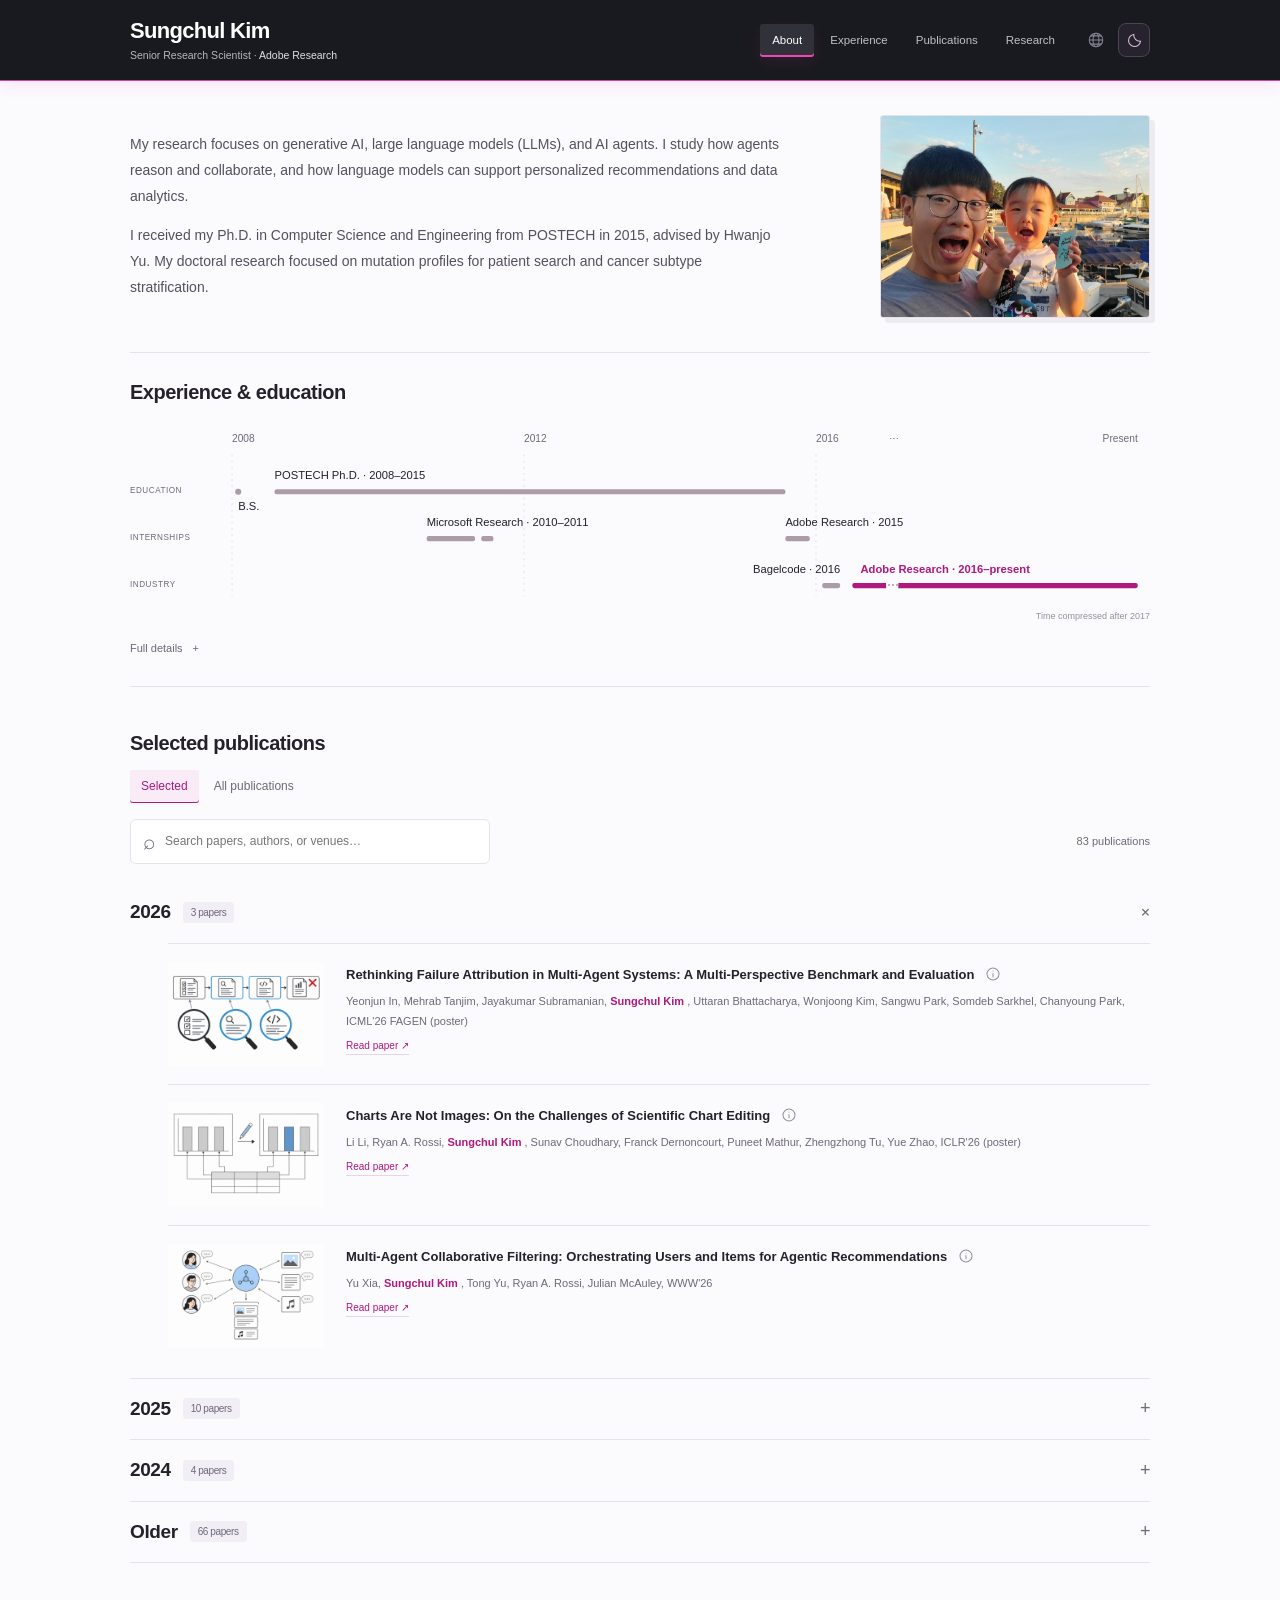
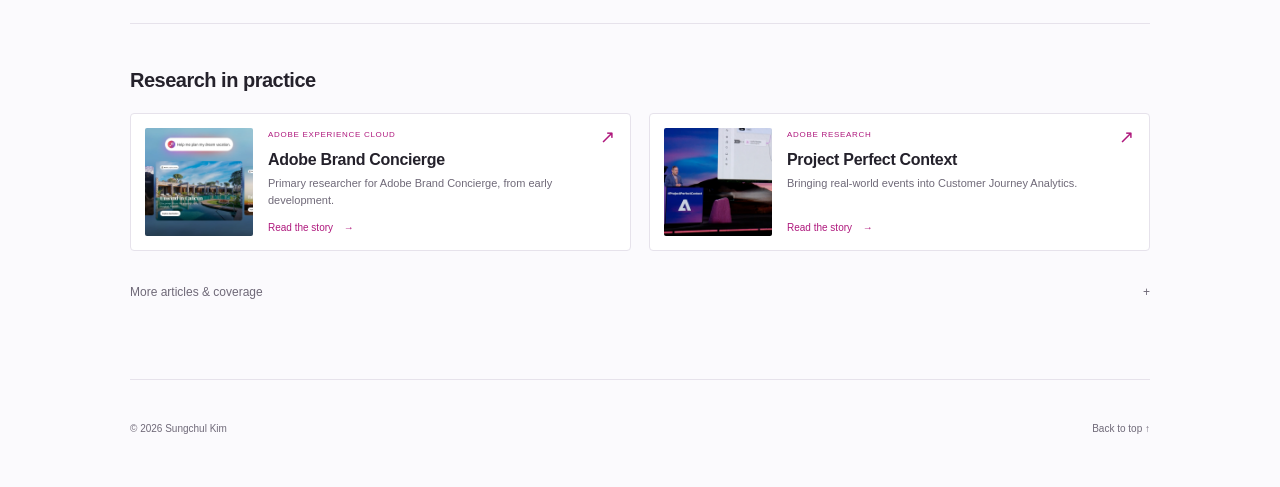
==== index.html @ b8537c0f "Add light and dark modes with subtle magenta neon accents" ====
<!doctype html>
<html lang="en">
<head>
<meta charset="utf-8">
<meta name="viewport" content="width=device-width, initial-scale=1">
<meta name="theme-color" content="#191a1f">
<script src="theme.js?v=1"></script>
<meta name="description" content="Sungchul Kim, Senior Research Scientist at Adobe Research. Large language models, AI agents, and intelligent analytics. Publications, research, and experience.">
<meta property="og:title" content="Sungchul Kim — Adobe Research">
<meta property="og:description" content="Research in large language models, AI agents, and intelligent analytics.">
<meta property="og:type" content="website">
<title>Sungchul Kim · Adobe Research</title>
<link rel="icon" href="assets/favicon.svg?v=4" type="image/svg+xml">
<link rel="stylesheet" href="style.css?v=12">
<script src="script.js?v=13" defer></script>
<link rel="stylesheet" href="theme.css?v=3">
<link rel="stylesheet" href="easter-egg.css?v=2"><script src="journey-crypto.js?v=1" defer></script><script src="easter-egg.js?v=1" defer></script>
</head>
<body>
<a class="skip" href="#main">Skip to content</a>
<header class="header"><div class="nav-wrap"><div class="site-identity"><h1><a href="#about" aria-label="Sungchul Kim home">Sungchul Kim</a></h1><p>Senior Research Scientist · <a href="https://research.adobe.com/">Adobe Research</a></p></div><nav aria-label="Main navigation"><a href="#about">About</a><a href="#experience">Experience</a><a href="#publications">Publications</a><a href="#research">Research</a></nav><div class="header-actions"><a class="places-shortcut" href="places.html?v=nav24" aria-label="Places and journey" title="Places and journey"><svg viewBox="0 0 24 24" width="18" height="18" fill="none" stroke="currentColor" stroke-width="1.4" aria-hidden="true"><circle cx="12" cy="12" r="9"/><ellipse cx="12" cy="12" rx="4" ry="9"/><path d="M3 12h18M5 6.5h14M5 17.5h14"/></svg></a><button class="theme-toggle" type="button" aria-label="Switch color mode" title="Switch color mode"><svg class="theme-moon" width="17" height="17" viewBox="0 0 24 24" fill="none" stroke="currentColor" stroke-width="1.5" aria-hidden="true"><path d="M20.5 13A8.5 8.5 0 0 1 11 3.5a8.5 8.5 0 1 0 9.5 9.5Z"/></svg><svg class="theme-sun" width="18" height="18" viewBox="0 0 24 24" fill="none" stroke="currentColor" stroke-width="1.5" aria-hidden="true"><circle cx="12" cy="12" r="4"/><path d="M12 2v2m0 16v2M2 12h2m16 0h2M5 5l1.5 1.5m11 11L19 19M5 19l1.5-1.5m11-11L19 5"/></svg></button></div></div></header>
<main id="main" class="page">
<section id="about" class="hero">
<div class="intro">
<p class="bio">My research focuses on generative AI, large language models (LLMs), and AI agents. I study how agents reason and collaborate, and how language models can support personalized recommendations and data analytics.</p>
<p class="bio">I received my Ph.D. in Computer Science and Engineering from POSTECH in 2015, advised by Hwanjo Yu. My doctoral research focused on mutation profiles for patient search and cancer subtype stratification.</p>
</div>
<aside class="profile" aria-label="Personal photos" aria-roledescription="carousel"><div class="photo-slides" aria-live="polite"><div class="photo-slide" role="group" aria-roledescription="slide" aria-label="1 of 1"><img class="profile-photo" src="assets/profile.png" alt="Sungchul Kim with his child" style="object-position:32% center" width="1107" height="659"></div></div><div class="photo-controls" hidden><button type="button" class="photo-prev" aria-label="Previous photo">←</button><div class="photo-dots" aria-label="Choose photo"></div><button type="button" class="photo-next" aria-label="Next photo">→</button></div></aside>
</section>
<section id="experience" class="section experience-section">
<div class="experience-heading"><h2>Experience & education</h2></div>
<div class="career-scroll" role="region" aria-label="Career timeline, with time compressed after 2017"><svg class="career-chart career-chart-desktop" viewBox="0 0 1000 170" role="img" aria-labelledby="career-chart-title-desktop career-chart-description-desktop" xmlns="http://www.w3.org/2000/svg"><title id="career-chart-title-desktop">Experience and education, 2008 to present</title><desc id="career-chart-description-desktop">The shared time scale is compressed after 2017, marked by a small break. POSTECH B.S., February 2008; Ph.D., August 2008–August 2015. Microsoft Research Asia internship, September 2010–May 2011; Redmond internship, June–August 2011. Adobe internship, August–December 2015. Bagelcode, February–May 2016. Adobe Research, July 2016–present. Full details follow the chart.</desc><line class="career-grid" x1="100.00" y1="26" x2="100.00" y2="165"/><text class="career-tick" x="100.00" y="14">2008</text><line class="career-grid" x1="386.27" y1="26" x2="386.27" y2="165"/><text class="career-tick" x="386.27" y="14">2012</text><line class="career-grid" x1="672.55" y1="26" x2="672.55" y2="165"/><text class="career-tick" x="672.55" y="14">2016</text><text class="career-tick" x="988" y="14" text-anchor="end">Present</text><text class="career-lane" x="0" y="64">EDUCATION</text><text class="career-lane" x="0" y="110">INTERNSHIPS</text><text class="career-lane" x="0" y="156">INDUSTRY</text><circle class="career-milestone" cx="106.07" cy="62.5" r="3"><title>POSTECH B.S. · February 2008</title></circle><text class="career-label" x="106.07" y="80">B.S.</text><rect class="period-bar" x="141.74" y="60" width="500.83" height="5" rx="2"><title>POSTECH Ph.D. · August 2008–August 2015</title></rect><text class="career-label" x="141.74" y="50">POSTECH Ph.D. · 2008–2015</text><rect class="period-bar" x="290.85" y="106" width="47.42" height="5" rx="2"><title>Microsoft Research Asia · September 2010–May 2011</title></rect><rect class="period-bar" x="344.34" y="106" width="11.95" height="5" rx="2"><title>Microsoft Research Redmond · June–August 2011</title></rect><text class="career-label" x="290.85" y="96">Microsoft Research · 2010–2011</text><rect class="period-bar" x="642.57" y="106" width="23.91" height="5" rx="2"><title>Adobe Research internship · August–December 2015</title></rect><text class="career-label" x="642.57" y="96">Adobe Research · 2015</text><rect class="period-bar" x="678.62" y="152" width="17.63" height="5" rx="2"><title>Bagelcode · February–May 2016</title></rect><text class="career-label" x="696.26" y="142" text-anchor="end">Bagelcode · 2016</text><rect class="period-bar present" x="708.21" y="152" width="279.79" height="5" rx="2"><title>Adobe Research · July 2016–present</title></rect><text class="career-label current-label" x="716.21" y="142">Adobe Research · 2016–present</text><text class="career-tick" x="744.26" y="14">⋯<title>Time scale compressed after 2017</title></text><rect class="career-break" x="741.26" y="150" width="12" height="9"/><text class="career-break-mark" x="742.26" y="158">⋯<title>Time scale compressed after 2017</title></text></svg><svg class="career-chart career-chart-mobile" viewBox="0 0 340 170" role="img" aria-labelledby="career-chart-title-mobile career-chart-description-mobile" xmlns="http://www.w3.org/2000/svg"><title id="career-chart-title-mobile">Experience and education, 2008 to present</title><desc id="career-chart-description-mobile">The shared time scale is compressed after 2017, marked by a small break. POSTECH B.S., February 2008; Ph.D., August 2008–August 2015. Microsoft Research Asia internship, September 2010–May 2011; Redmond internship, June–August 2011. Adobe internship, August–December 2015. Bagelcode, February–May 2016. Adobe Research, July 2016–present. Full details follow the chart.</desc><line class="career-grid" x1="56.00" y1="26" x2="56.00" y2="165"/><text class="career-tick" x="56.00" y="14">2008</text><line class="career-grid" x1="235.24" y1="26" x2="235.24" y2="165"/><text class="career-tick" x="235.24" y="14">2016</text><text class="career-tick" x="334" y="14" text-anchor="end">Present</text><text class="career-lane" x="0" y="64">Education</text><text class="career-lane" x="0" y="110">Interns</text><text class="career-lane" x="0" y="156">Industry</text><circle class="career-milestone" cx="57.90" cy="62.5" r="3"><title>POSTECH B.S. · February 2008</title></circle><text class="career-label" x="57.90" y="80">B.S.</text><rect class="period-bar" x="69.07" y="60" width="156.79" height="5" rx="2"><title>POSTECH Ph.D. · August 2008–August 2015</title></rect><text class="career-label" x="69.07" y="50">POSTECH Ph.D.</text><rect class="period-bar" x="115.75" y="106" width="14.84" height="5" rx="2"><title>Microsoft Research Asia · September 2010–May 2011</title></rect><rect class="period-bar" x="132.49" y="106" width="3.74" height="5" rx="2"><title>Microsoft Research Redmond · June–August 2011</title></rect><text class="career-label" x="115.75" y="96">MS Research</text><rect class="period-bar" x="225.86" y="106" width="7.48" height="5" rx="2"><title>Adobe Research internship · August–December 2015</title></rect><text class="career-label" x="225.86" y="96">Adobe</text><rect class="period-bar" x="237.15" y="152" width="5.52" height="5" rx="2"><title>Bagelcode · February–May 2016</title></rect><text class="career-label" x="242.67" y="142" text-anchor="end">Bagelcode</text><rect class="period-bar present" x="246.41" y="152" width="87.59" height="5" rx="2"><title>Adobe Research · July 2016–present</title></rect><text class="career-label current-label" x="254.41" y="142">Adobe · 2016–now</text><text class="career-tick" x="257.70" y="14">⋯<title>Time scale compressed after 2017</title></text><rect class="career-break" x="254.70" y="150" width="12" height="9"/><text class="career-break-mark" x="255.70" y="158">⋯<title>Time scale compressed after 2017</title></text></svg></div><p class="chart-note">Time compressed after 2017</p>
<details class="career-details"><summary>Full details <span aria-hidden="true">+</span></summary><dl><div><dt>FEB 2008 · POSTECH</dt><dd>B.S. in Computer Science and Engineering<br><span>Pohang University of Science and Technology</span></dd></div><div><dt>AUG 2008 — AUG 2015 · POSTECH</dt><dd>Ph.D. in Computer Science and Engineering<br><span>Advisor: Hwanjo Yu · Mutation profiles, patient search, and cancer subtype stratification.</span></dd></div><div><dt>SEP 2010 — MAY 2011 · Microsoft Research Asia</dt><dd>Research Intern · Online Advertising<br><span>Mentors: Tie-Yan Liu &amp; Tao Qin · Excellent Intern Certificate</span></dd></div><div><dt>JUN — AUG 2011 · Microsoft Research</dt><dd>Research Intern · Natural Language Processing<br><span>Redmond · Mentor: Kristina Toutanova</span></dd></div><div><dt>AUG — DEC 2015 · Adobe Research</dt><dd>Research Intern · Systems Technology Lab<br><span>Mentor: Eunyee Koh</span></dd></div><div><dt>FEB — MAY 2016 · Bagelcode</dt><dd>Data Analyst<br><span>Bagelcode</span></dd></div><div><dt>JUL 2016 — PRESENT · Adobe Research</dt><dd>Senior Research Scientist<br><span>Large language models, AI agents, and intelligent analytics.</span></dd></div></dl></details>
</section>
<section id="publications" class="section"><div class="section-heading"><div><h2>Selected publications</h2></div></div>
<div class="publication-scope" hidden><button type="button" data-scope="selected" aria-pressed="true">Selected</button><button type="button" data-scope="all" aria-pressed="false">All publications</button></div>
<div class="publication-toolbar" hidden><label class="search"><span aria-hidden="true">⌕</span><input id="paper-search" type="search" placeholder="Search papers, authors, or venues…" aria-label="Search publications"></label><span id="result-count" role="status" aria-live="polite">110 publications</span></div>
<div id="publication-list"><details class="year-group" data-year="2026" open><summary>2026 <span class="count">6 papers</span><span class="plus" aria-hidden="true">+</span></summary><ol class="papers"><li id="pub-0dbf34d862a6" class="paper paper-illustrated" data-year="2026" data-selected="true"><a class="paper-thumbnail" href="https://arxiv.org/html/2603.25001v1" aria-label="Read Rethinking Failure Attribution in Multi-Agent Systems: A Multi-Perspective Benchmark and Evaluation"><img src="assets/papers/mp-bench.png" alt="One failed multi-agent execution trace, with three analyst viewpoints identifying different plausible failure steps. Multiple attributions can be reasonable." width="1536" height="1024" loading="lazy"></a><div class="paper-copy"><div class="paper-heading"><h3>Rethinking Failure Attribution in Multi-Agent Systems: A Multi-Perspective Benchmark and Evaluation</h3><span class="paper-explanation"><button class="summary-trigger" type="button" aria-label="Summary: Rethinking Failure Attribution in Multi-Agent Systems: A Multi-Perspective Benchmark and Evaluation" aria-describedby="pub-0dbf34d862a6-summary" aria-expanded="false"><svg viewBox="0 0 20 20" width="16" height="16" fill="none" stroke="currentColor" stroke-width="1.3" aria-hidden="true"><circle cx="10" cy="10" r="7.5"/><path d="M10 9v5M10 5.8v1"/></svg></button><span class="paper-tooltip" role="tooltip" id="pub-0dbf34d862a6-summary" hidden><span class="tooltip-heading"><span class="tooltip-label">Summary</span><span class="tooltip-year">2026</span></span><span class="tooltip-body">When several AI agents fail together, there may be more than one reasonable explanation. MP-Bench evaluates failure diagnosis from multiple perspectives, so debugging is not judged against a single assumed root cause.</span></span></span></div><p>Yeonjun In, Mehrab Tanjim, Jayakumar Subramanian, <strong>Sungchul Kim</strong> , Uttaran Bhattacharya, Wonjoong Kim, Sangwu Park, Somdeb Sarkhel, Chanyoung Park, ICML&#x27;26 FAGEN (poster)</p><a class="paper-link" href="https://arxiv.org/html/2603.25001v1">Read paper ↗</a></div></li><li id="pub-ac571d66ec56" class="paper paper-illustrated" data-year="2026" data-selected="true"><a class="paper-thumbnail" href="https://arxiv.org/html/2512.00752v1" aria-label="Read Charts Are Not Images: On the Challenges of Scientific Chart Editing"><img src="assets/papers/figedit.png" alt="Editing a chart requires preserving its data and graphical structure; visual similarity alone does not establish semantic correctness." width="1536" height="1024" loading="lazy"></a><div class="paper-copy"><div class="paper-heading"><h3>Charts Are Not Images: On the Challenges of Scientific Chart Editing</h3><span class="paper-explanation"><button class="summary-trigger" type="button" aria-label="Summary: Charts Are Not Images: On the Challenges of Scientific Chart Editing" aria-describedby="pub-ac571d66ec56-summary" aria-expanded="false"><svg viewBox="0 0 20 20" width="16" height="16" fill="none" stroke="currentColor" stroke-width="1.3" aria-hidden="true"><circle cx="10" cy="10" r="7.5"/><path d="M10 9v5M10 5.8v1"/></svg></button><span class="paper-tooltip" role="tooltip" id="pub-ac571d66ec56-summary" hidden><span class="tooltip-heading"><span class="tooltip-label">Summary</span><span class="tooltip-year">2026</span></span><span class="tooltip-body">A chart edit must preserve the meaning of its data, not just look convincing. FigEdit tests changes to scientific charts and shows why image-editing models and pixel-based scores can miss structurally incorrect results.</span></span></span></div><p>Li Li, Ryan A. Rossi, <strong>Sungchul Kim</strong> , Sunav Choudhary, Franck Dernoncourt, Puneet Mathur, Zhengzhong Tu, Yue Zhao, ICLR&#x27;26 (poster)</p><a class="paper-link" href="https://arxiv.org/html/2512.00752v1">Read paper ↗</a></div></li><li id="pub-ad7f85363364" class="paper paper-illustrated" data-year="2026" data-selected="false"><a class="paper-thumbnail" href="https://arxiv.org/html/2602.21219v1" aria-label="Read Reasoning-Based Personalized Generation for Users with Sparse Data"><img src="assets/papers/grasper.png" alt="GraSPeR predicts missing user-item links, synthesizes aligned reviews, then generates personalized text from real and augmented history." width="1536" height="1024" loading="lazy"></a><div class="paper-copy"><div class="paper-heading"><h3>Reasoning-Based Personalized Generation for Users with Sparse Data</h3><span class="paper-explanation"><button class="summary-trigger" type="button" aria-label="Summary: Reasoning-Based Personalized Generation for Users with Sparse Data" aria-describedby="pub-ad7f85363364-summary" aria-expanded="false"><svg viewBox="0 0 20 20" width="16" height="16" fill="none" stroke="currentColor" stroke-width="1.3" aria-hidden="true"><circle cx="10" cy="10" r="7.5"/><path d="M10 9v5M10 5.8v1"/></svg></button><span class="paper-tooltip" role="tooltip" id="pub-ad7f85363364-summary" hidden><span class="tooltip-heading"><span class="tooltip-label">Summary</span><span class="tooltip-year">2026</span></span><span class="tooltip-body">How can an AI personalize text for someone with very little history? GraSPeR predicts likely user–item connections, generates supporting synthetic context, and combines it with real history to guide personalized responses.</span></span></span></div><p>Bo Ni, Branislav Kveton, Samyadeep Basu, Subhojyoti Mukherjee, Leyao Wang, Franck Dernoncourt, <strong>Sungchul Kim</strong> , Seunghyun Yoon, Zichao Wang, Ruiyi Zhang, Puneet Mathur, Jihyung Kil, Jiuxiang Gu, Nedim Lipka, Yu Wang, Ryan A. Rossi, Tyler Derr, ICLR&#x27;26</p><a class="paper-link" href="https://arxiv.org/html/2602.21219v1">Read paper ↗</a></div></li><li id="pub-28ea3525df7b" class="paper paper-illustrated" data-year="2026" data-selected="true"><a class="paper-thumbnail" href="https://arxiv.org/html/2511.18413v2" aria-label="Read Multi-Agent Collaborative Filtering: Orchestrating Users and Items for Agentic Recommendations"><img src="assets/papers/macf.png" alt="MACF orchestrates similar-user and relevant-item agents through adaptive discussion and recruitment for personalized recommendations." width="1536" height="1024" loading="lazy"></a><div class="paper-copy"><div class="paper-heading"><h3>Multi-Agent Collaborative Filtering: Orchestrating Users and Items for Agentic Recommendations</h3><span class="paper-explanation"><button class="summary-trigger" type="button" aria-label="Summary: Multi-Agent Collaborative Filtering: Orchestrating Users and Items for Agentic Recommendations" aria-describedby="pub-28ea3525df7b-summary" aria-expanded="false"><svg viewBox="0 0 20 20" width="16" height="16" fill="none" stroke="currentColor" stroke-width="1.3" aria-hidden="true"><circle cx="10" cy="10" r="7.5"/><path d="M10 9v5M10 5.8v1"/></svg></button><span class="paper-tooltip" role="tooltip" id="pub-28ea3525df7b-summary" hidden><span class="tooltip-heading"><span class="tooltip-label">Summary</span><span class="tooltip-year">2026</span></span><span class="tooltip-body">MACF turns similar users and relevant items into collaborating AI agents. An orchestrator manages their discussion and recruits useful participants, bringing collaborative filtering signals into an agent-based recommender.</span></span></span></div><p>Yu Xia, <strong>Sungchul Kim</strong> , Tong Yu, Ryan A. Rossi, Julian McAuley, WWW&#x27;26</p><a class="paper-link" href="https://arxiv.org/html/2511.18413v2">Read paper ↗</a></div></li><li id="pub-aeebd1a0948d" class="paper paper-illustrated" data-year="2026" data-selected="false"><a class="paper-thumbnail" href="https://aclanthology.org/2026.eacl-long.200/" aria-label="Read A Survey on LLM-based Conversational User Simulation"><img src="assets/papers/user-simulation.png" alt="This survey organizes conversational user simulation by who is simulated, what is simulated, and how, with techniques and evaluation." width="1536" height="1024" loading="lazy"></a><div class="paper-copy"><div class="paper-heading"><h3>A Survey on LLM-based Conversational User Simulation</h3><span class="paper-explanation"><button class="summary-trigger" type="button" aria-label="Summary: A Survey on LLM-based Conversational User Simulation" aria-describedby="pub-aeebd1a0948d-summary" aria-expanded="false"><svg viewBox="0 0 20 20" width="16" height="16" fill="none" stroke="currentColor" stroke-width="1.3" aria-hidden="true"><circle cx="10" cy="10" r="7.5"/><path d="M10 9v5M10 5.8v1"/></svg></button><span class="paper-tooltip" role="tooltip" id="pub-aeebd1a0948d-summary" hidden><span class="tooltip-heading"><span class="tooltip-label">Summary</span><span class="tooltip-year">2026</span></span><span class="tooltip-body">A guide to using language models as simulated conversational users. The survey organizes who is simulated, what behavior is modeled, and how simulators are built and evaluated, with open questions about realistic and reliable simulation.</span></span></span></div><p>Bo Ni, Yu Wang, Leyao Wang, Branislav Kveton, Franck Dernoncourt, Yu Xia, Hongjie Chen, Reuben Luera, Samyadeep Basu, Subhojyoti Mukherjee, Puneet Mathur, Nesreen Ahmed, Junda Wu, Li Li, Huixin Zhang, Ruiyi Zhang, Tong Yu, <strong>Sungchul Kim</strong> , Jiuxiang Gu, Zhengzhong Tu, Alexa Siu, Zichao Wang, David Yoon, Nedim Lipka, Namyong Park, Zihao Lin, Trung Bui, Yue Zhao, Tyler Derr, Ryan A. Rossi, EACL&#x27;26</p><a class="paper-link" href="https://aclanthology.org/2026.eacl-long.200/">Read paper ↗</a></div></li><li id="pub-705abf4a1095" class="paper paper-illustrated" data-year="2026" data-selected="false"><a class="paper-thumbnail" href="https://ojs.aaai.org/index.php/AAAI/article/view/40976" aria-label="Read VipAct: Visual-Perception Enhancement via Specialized VLM Agent Collaboration and Tool-use"><img src="assets/papers/vipact.png" alt="VipAct coordinates specialized VLM agents and vision tools to gather fine-grained visual evidence and reason about an image." width="1536" height="1024" loading="lazy"></a><div class="paper-copy"><div class="paper-heading"><h3>VipAct: Visual-Perception Enhancement via Specialized VLM Agent Collaboration and Tool-use</h3><span class="paper-explanation"><button class="summary-trigger" type="button" aria-label="Summary: VipAct: Visual-Perception Enhancement via Specialized VLM Agent Collaboration and Tool-use" aria-describedby="pub-705abf4a1095-summary" aria-expanded="false"><svg viewBox="0 0 20 20" width="16" height="16" fill="none" stroke="currentColor" stroke-width="1.3" aria-hidden="true"><circle cx="10" cy="10" r="7.5"/><path d="M10 9v5M10 5.8v1"/></svg></button><span class="paper-tooltip" role="tooltip" id="pub-705abf4a1095-summary" hidden><span class="tooltip-heading"><span class="tooltip-label">Summary</span><span class="tooltip-year">2026</span></span><span class="tooltip-body">VipAct helps a vision-language model inspect details it might otherwise miss. A coordinating agent works with specialist agents and visual tools, combining their evidence to answer questions that require precise visual understanding.</span></span></span></div><p>Zhehao Zhang, Ryan A. Rossi, Tong Yu, Franck Dernoncourt, Ruiyi Zhang, Jiuxiang Gu, <strong>Sungchul Kim</strong> , Xiang Chen, Zichao Wang, Nedim Lipka, AAAI&#x27;26</p><a class="paper-link" href="https://ojs.aaai.org/index.php/AAAI/article/view/40976">Read paper ↗</a></div></li></ol></details>
<details class="year-group" data-year="2025"><summary>2025 <span class="count">20 papers</span><span class="plus" aria-hidden="true">+</span></summary><ol class="papers"><li id="pub-06b3b1840ce3" class="paper" data-year="2025" data-selected="true"><div class="paper-copy"><div class="paper-heading"><h3>SAND: Boosting LLM Agents with Self-Taught Action Deliberation</h3><span class="paper-explanation"><button class="summary-trigger" type="button" aria-label="Summary: SAND: Boosting LLM Agents with Self-Taught Action Deliberation" aria-describedby="pub-06b3b1840ce3-summary" aria-expanded="false"><svg viewBox="0 0 20 20" width="16" height="16" fill="none" stroke="currentColor" stroke-width="1.3" aria-hidden="true"><circle cx="10" cy="10" r="7.5"/><path d="M10 9v5M10 5.8v1"/></svg></button><span class="paper-tooltip" role="tooltip" id="pub-06b3b1840ce3-summary" hidden><span class="tooltip-heading"><span class="tooltip-label">Summary</span><span class="tooltip-year">2025</span></span><span class="tooltip-body">SAND teaches an AI agent to compare possible actions before choosing one. It creates its own deliberation examples using sampled actions and feedback from execution, then learns from those examples through repeated fine-tuning.</span></span></span></div><p>Yu Xia, Yiran Jenny Shen, Junda Wu, Tong Yu, <strong>Sungchul Kim</strong>, Ryan A. Rossi, Lina Yao, Julian McAuley, EMNLP’25</p><a class="paper-link" href="https://aclanthology.org/2025.emnlp-main.152/">Source ↗</a></div></li><li id="pub-1462975a8e36" class="paper" data-year="2025" data-selected="false"><div class="paper-copy"><div class="paper-heading"><h3>Disambiguation in Conversational Question Answering in the Era of LLMs and Agents: A Survey</h3><span class="paper-explanation"><button class="summary-trigger" type="button" aria-label="Summary: Disambiguation in Conversational Question Answering in the Era of LLMs and Agents: A Survey" aria-describedby="pub-1462975a8e36-summary" aria-expanded="false"><svg viewBox="0 0 20 20" width="16" height="16" fill="none" stroke="currentColor" stroke-width="1.3" aria-hidden="true"><circle cx="10" cy="10" r="7.5"/><path d="M10 9v5M10 5.8v1"/></svg></button><span class="paper-tooltip" role="tooltip" id="pub-1462975a8e36-summary" hidden><span class="tooltip-heading"><span class="tooltip-label">Summary</span><span class="tooltip-year">2025</span></span><span class="tooltip-body">People often ask questions with several possible meanings. This survey explains how conversational systems detect ambiguity, rewrite questions, cover multiple interpretations, or ask for clarification, and how these choices are evaluated.</span></span></span></div><p>Mehrab Tanjim, Yeonjun In, Xiang Chen, Victor Bursztyn, Ryan A. Rossi, <strong>Sungchul Kim</strong>, Guang-Jie Ren, Vaishnavi Muppala, Shun Jiang, Yongsung Kim, Chanyoung Park, EMNLP’25</p><a class="paper-link" href="https://aclanthology.org/2025.emnlp-main.482/">Source ↗</a></div></li><li id="pub-8189af219cc9" class="paper" data-year="2025" data-selected="false"><div class="paper-copy"><div class="paper-heading"><h3>Mitigating Visual Knowledge Forgetting in MLLM Instruction-tuning via Modality-decoupled Gradient Descent</h3><span class="paper-explanation"><button class="summary-trigger" type="button" aria-label="Summary: Mitigating Visual Knowledge Forgetting in MLLM Instruction-tuning via Modality-decoupled Gradient Descent" aria-describedby="pub-8189af219cc9-summary" aria-expanded="false"><svg viewBox="0 0 20 20" width="16" height="16" fill="none" stroke="currentColor" stroke-width="1.3" aria-hidden="true"><circle cx="10" cy="10" r="7.5"/><path d="M10 9v5M10 5.8v1"/></svg></button><span class="paper-tooltip" role="tooltip" id="pub-8189af219cc9-summary" hidden><span class="tooltip-heading"><span class="tooltip-label">Summary</span><span class="tooltip-year">2025</span></span><span class="tooltip-body">Teaching a multimodal model new instructions can weaken visual knowledge it already learned. This work separates parts of the training update to preserve rich visual representations while still adapting to the new task.</span></span></span></div><p>Junda Wu, Yuxin Xiong, Xintong Li, Yu Xia, Yu Wang, Tong Yu, <strong>Sungchul Kim</strong>, Ryan A. Rossi, Lina Yao, Jingbo Shang, Julian McAuley, EMNLP’25 Findings</p><a class="paper-link" href="https://arxiv.org/abs/2502.11740">Source ↗</a></div></li><li id="pub-10e2df0bd488" class="paper" data-year="2025" data-selected="true"><div class="paper-copy"><div class="paper-heading"><h3>Is Safety Standard Same for Everyone? User-Specific Safety Evaluation of Large Language Models</h3><span class="paper-explanation"><button class="summary-trigger" type="button" aria-label="Summary: Is Safety Standard Same for Everyone? User-Specific Safety Evaluation of Large Language Models" aria-describedby="pub-10e2df0bd488-summary" aria-expanded="false"><svg viewBox="0 0 20 20" width="16" height="16" fill="none" stroke="currentColor" stroke-width="1.3" aria-hidden="true"><circle cx="10" cy="10" r="7.5"/><path d="M10 9v5M10 5.8v1"/></svg></button><span class="paper-tooltip" role="tooltip" id="pub-10e2df0bd488-summary" hidden><span class="tooltip-heading"><span class="tooltip-label">Summary</span><span class="tooltip-year">2025</span></span><span class="tooltip-body">A response that is safe for one user may be inappropriate for another. U-SAFEBENCH tests whether language models account for individual user profiles, and examines a reasoning-based way to improve that behavior.</span></span></span></div><p>Yeonjun In, Wonjoong Kim, Kanghoon Yoon, <strong>Sungchul Kim</strong>, Mehrab Tanjim, Sangwu Park, Kibum Kim, Chanyoung Park, EMNLP’25 Findings</p><a class="paper-link" href="https://aclanthology.org/2025.findings-emnlp.353/">Source ↗</a></div></li><li id="pub-ec97bc4e1de2" class="paper" data-year="2025" data-selected="false"><div class="paper-copy"><div class="paper-heading"><h3>LaMP-Cap: Personalized Figure Caption Generation With Multimodal Figure Profiles</h3><span class="paper-explanation"><button class="summary-trigger" type="button" aria-label="Summary: LaMP-Cap: Personalized Figure Caption Generation With Multimodal Figure Profiles" aria-describedby="pub-ec97bc4e1de2-summary" aria-expanded="false"><svg viewBox="0 0 20 20" width="16" height="16" fill="none" stroke="currentColor" stroke-width="1.3" aria-hidden="true"><circle cx="10" cy="10" r="7.5"/><path d="M10 9v5M10 5.8v1"/></svg></button><span class="paper-tooltip" role="tooltip" id="pub-ec97bc4e1de2-summary" hidden><span class="tooltip-heading"><span class="tooltip-label">Summary</span><span class="tooltip-year">2025</span></span><span class="tooltip-body">LaMP-Cap studies captions that match an author&#x27;s style and context. Its dataset provides related figures, captions, and surrounding text as a multimodal profile, letting a model use more than a generic captioning prompt.</span></span></span></div><p>Ho Yin Sam Ng, Ting-Yao Hsu, Aashish Anantha Ramakrishnan, Branislav Kveton, Nedim Lipka, Franck Dernoncourt, Dongwon Lee, Tong Yu, <strong>Sungchul Kim</strong>, Ryan A. Rossi, Ting-Hao Kenneth Huang, EMNLP’25 Findings</p><a class="paper-link" href="https://aclanthology.org/2025.findings-emnlp.521/">Source ↗</a></div></li><li id="pub-221b15569ee7" class="paper" data-year="2025" data-selected="true"><div class="paper-copy"><div class="paper-heading"><h3>Augment before You Try: Knowledge-Enhanced Table Question Answering via Table Expansion</h3><span class="paper-explanation"><button class="summary-trigger" type="button" aria-label="Summary: Augment before You Try: Knowledge-Enhanced Table Question Answering via Table Expansion" aria-describedby="pub-221b15569ee7-summary" aria-expanded="false"><svg viewBox="0 0 20 20" width="16" height="16" fill="none" stroke="currentColor" stroke-width="1.3" aria-hidden="true"><circle cx="10" cy="10" r="7.5"/><path d="M10 9v5M10 5.8v1"/></svg></button><span class="paper-tooltip" role="tooltip" id="pub-221b15569ee7-summary" hidden><span class="tooltip-heading"><span class="tooltip-label">Summary</span><span class="tooltip-year">2025</span></span><span class="tooltip-body">A table may not contain everything needed to answer a question. This approach puts missing external knowledge into an additional table, then queries the original and added tables together with SQL.</span></span></span></div><p>Yujian Liu, Jiabao Ji, Tong Yu, Ryan A. Rossi, <strong>Sungchul Kim</strong>, Handong Zhao, Ritwik Sinha, Yang Zhang, Shiyu Chang, EMNLP’25 Findings</p><a class="paper-link" href="https://arxiv.org/abs/2401.15555">Source ↗</a></div></li><li id="pub-6b405ee613be" class="paper" data-year="2025" data-selected="false"><div class="paper-copy"><div class="paper-heading"><h3>Traceable and Explainable Multimodal Large Language Models: An Information-Theoretic View</h3><span class="paper-explanation"><button class="summary-trigger" type="button" aria-label="Summary: Traceable and Explainable Multimodal Large Language Models: An Information-Theoretic View" aria-describedby="pub-6b405ee613be-summary" aria-expanded="false"><svg viewBox="0 0 20 20" width="16" height="16" fill="none" stroke="currentColor" stroke-width="1.3" aria-hidden="true"><circle cx="10" cy="10" r="7.5"/><path d="M10 9v5M10 5.8v1"/></svg></button><span class="paper-tooltip" role="tooltip" id="pub-6b405ee613be-summary" hidden><span class="tooltip-heading"><span class="tooltip-label">Summary</span><span class="tooltip-year">2025</span></span><span class="tooltip-body">This work studies how text instructions change the visual information inside a multimodal model. Information-theoretic measurements and an interpretable concept space help trace those changes across model layers.</span></span></span></div><p>Zihan Huang, Junda Wu, Rohan Surana, Raghav Jain, Tong Yu, Raghavendra Addanki, David Arbour, <strong>Sungchul Kim</strong> , Julian McAuley, COLM&#x27;25</p><a class="paper-link" href="https://openreview.net/forum?id=pQm66IPmeE">Source ↗</a></div></li><li id="pub-ec9d49e34fdb" class="paper" data-year="2025" data-selected="false"><div class="paper-copy"><div class="paper-heading"><h3>Doc-React: Multi-page Heterogeneous Document Question-answering</h3><span class="paper-explanation"><button class="summary-trigger" type="button" aria-label="Summary: Doc-React: Multi-page Heterogeneous Document Question-answering" aria-describedby="pub-ec9d49e34fdb-summary" aria-expanded="false"><svg viewBox="0 0 20 20" width="16" height="16" fill="none" stroke="currentColor" stroke-width="1.3" aria-hidden="true"><circle cx="10" cy="10" r="7.5"/><path d="M10 9v5M10 5.8v1"/></svg></button><span class="paper-tooltip" role="tooltip" id="pub-ec9d49e34fdb-summary" hidden><span class="tooltip-heading"><span class="tooltip-label">Summary</span><span class="tooltip-year">2025</span></span><span class="tooltip-body">Doc-React answers questions that span text and figures across several document pages. It repeatedly refines what to retrieve using feedback, seeking useful evidence while reducing uncertainty instead of relying on one retrieval pass.</span></span></span></div><p>Junda Wu, Yu Xia, Tong Yu, Xiang Chen, Sai Sree Harsha, Akash V Maharaj, Ruiyi Zhang, Victor Bursztyn, <strong>Sungchul Kim</strong> , Ryan A. Rossi, Julian McAuley, Yunyao Li, Ritwik Sinha , ACL 2025</p><a class="paper-link" href="https://aclanthology.org/2025.acl-short.6/">Source ↗</a></div></li><li id="pub-10567486bc13" class="paper" data-year="2025" data-selected="false"><div class="paper-copy"><div class="paper-heading"><h3>From Selection to Generation: A Survey of LLM-based Active Learning</h3><span class="paper-explanation"><button class="summary-trigger" type="button" aria-label="Summary: From Selection to Generation: A Survey of LLM-based Active Learning" aria-describedby="pub-10567486bc13-summary" aria-expanded="false"><svg viewBox="0 0 20 20" width="16" height="16" fill="none" stroke="currentColor" stroke-width="1.3" aria-hidden="true"><circle cx="10" cy="10" r="7.5"/><path d="M10 9v5M10 5.8v1"/></svg></button><span class="paper-tooltip" role="tooltip" id="pub-10567486bc13-summary" hidden><span class="tooltip-heading"><span class="tooltip-label">Summary</span><span class="tooltip-year">2025</span></span><span class="tooltip-body">Active learning seeks useful training data with less labeling effort. This survey examines how language models can select examples, supply annotations, and generate new examples, and how those roles change the learning loop.</span></span></span></div><p>Yu Xia, Subhojyoti Mukherjee, Zhouhang Xie, Junda Wu, Xintong Li, Ryan Aponte, Hanjia Lyu, Joe Barrow, Hongjie Chen, Franck Dernoncourt, Branislav Kveton, Tong Yu, Ruiyi Zhang, Jiuxiang Gu, Nesreen K. Ahmed, Yu Wang, Xiang Chen, Hanieh Deilamsalehy, <strong>Sungchul Kim</strong> , Zhengmian Hu, Yue Zhao, Nedim Lipka, Seunghyun Yoon, Ting-Hao Kenneth Huang, Zichao Wang, Puneet Mathur, Soumyabrata Pal, Koyel Mukherjee, Zhehao Zhang, Namyong Park, Thien Huu Nguyen, Jiebo Luo, Ryan A. Rossi, Julian McAuley, ACL 2025</p><a class="paper-link" href="https://aclanthology.org/2025.acl-long.708/">Source ↗</a></div></li><li id="pub-a68b8da68e42" class="paper" data-year="2025" data-selected="false"><div class="paper-copy"><div class="paper-heading"><h3>Click, Type, Repeat: A Comprehensive Survey on GUI Agents</h3><span class="paper-explanation"><button class="summary-trigger" type="button" aria-label="Summary: Click, Type, Repeat: A Comprehensive Survey on GUI Agents" aria-describedby="pub-a68b8da68e42-summary" aria-expanded="false"><svg viewBox="0 0 20 20" width="16" height="16" fill="none" stroke="currentColor" stroke-width="1.3" aria-hidden="true"><circle cx="10" cy="10" r="7.5"/><path d="M10 9v5M10 5.8v1"/></svg></button><span class="paper-tooltip" role="tooltip" id="pub-a68b8da68e42-summary" hidden><span class="tooltip-heading"><span class="tooltip-label">Summary</span><span class="tooltip-year">2025</span></span><span class="tooltip-body">A survey of AI agents that operate computers by clicking, typing, and reading screens. It organizes their perception, reasoning, planning, and action components, alongside training methods, benchmarks, and unresolved challenges.</span></span></span></div><p>Dang Nguyen, Jian Chen, Yu Wang, Gang Wu, Namyong Park, Zhengmian Hu, Hanjia Lyu, Junda Wu, Ryan Aponte, Yu Xia, Xintong Li, Jing Shi, Hongjie Chen, Viet Dac Lai, Zhouhang Xie, <strong>Sungchul Kim</strong> , Ruiyi Zhang, Tong Yu, Mehrab Tanjim, Nesreen K. Ahmed, Puneet Mathur, Seunghyun Yoon, Lina Yao, Branislav Kveton, Jihyung Kil, Thien Huu Nguyen, Trung Bui, Tianyi Zhou, Ryan A. Rossi, Franck Dernoncourt , ACL 2025</p><a class="paper-link" href="https://openreview.net/pdf?id=ccYWyKCQUu">Source ↗</a></div></li><li id="pub-9f672dbbf452" class="paper" data-year="2025" data-selected="true"><div class="paper-copy"><div class="paper-heading"><h3>Knowledge-Aware Query Expansion with Large Language Models for Textual and Relational Retrieval</h3><span class="paper-explanation"><button class="summary-trigger" type="button" aria-label="Summary: Knowledge-Aware Query Expansion with Large Language Models for Textual and Relational Retrieval" aria-describedby="pub-9f672dbbf452-summary" aria-expanded="false"><svg viewBox="0 0 20 20" width="16" height="16" fill="none" stroke="currentColor" stroke-width="1.3" aria-hidden="true"><circle cx="10" cy="10" r="7.5"/><path d="M10 9v5M10 5.8v1"/></svg></button><span class="paper-tooltip" role="tooltip" id="pub-9f672dbbf452-summary" hidden><span class="tooltip-heading"><span class="tooltip-label">Summary</span><span class="tooltip-year">2025</span></span><span class="tooltip-body">A search request can specify both meaning and relationships, such as product compatibility. This method uses a knowledge graph to expand queries with relational context as well as text, helping retrieval respect those structured requirements.</span></span></span></div><p>Yu Xia, Junda Wu, <strong>Sungchul Kim</strong> , Tong Yu, Ryan A. Rossi, Haoliang Wang, Julian McAuley, NAACL&#x27;25</p><a class="paper-link" href="https://aclanthology.org/2025.naacl-long.216/">Source ↗</a></div></li><li id="pub-71d054243fa5" class="paper" data-year="2025" data-selected="true"><div class="paper-copy"><div class="paper-heading"><h3>Diversify-verify-adapt: Efficient and Robust Retrieval-Augmented Ambiguous Question Answering</h3><span class="paper-explanation"><button class="summary-trigger" type="button" aria-label="Summary: Diversify-verify-adapt: Efficient and Robust Retrieval-Augmented Ambiguous Question Answering" aria-describedby="pub-71d054243fa5-summary" aria-expanded="false"><svg viewBox="0 0 20 20" width="16" height="16" fill="none" stroke="currentColor" stroke-width="1.3" aria-hidden="true"><circle cx="10" cy="10" r="7.5"/><path d="M10 9v5M10 5.8v1"/></svg></button><span class="paper-tooltip" role="tooltip" id="pub-71d054243fa5-summary" hidden><span class="tooltip-heading"><span class="tooltip-label">Summary</span><span class="tooltip-year">2025</span></span><span class="tooltip-body">An ambiguous question can need evidence for several interpretations. DIVA broadens the retrieved material, checks its quality, and adjusts the answering strategy, balancing answer coverage with the cost of repeated retrieval.</span></span></span></div><p>Yeonjun In, <strong>Sungchul Kim</strong> , Ryan A. Rossi, Mehrab Tanjim, Tong Yu, Ritwik Sinha, Chanyoung Park, NAACL&#x27;25</p><a class="paper-link" href="https://arxiv.org/abs/2409.02361">Source ↗</a></div></li><li id="pub-ed9039220605" class="paper" data-year="2025" data-selected="false"><div class="paper-copy"><div class="paper-heading"><h3>Self-Debiasing Large Language Models: Zero-Shot Recognition and Reduction of Stereotypes</h3><span class="paper-explanation"><button class="summary-trigger" type="button" aria-label="Summary: Self-Debiasing Large Language Models: Zero-Shot Recognition and Reduction of Stereotypes" aria-describedby="pub-ed9039220605-summary" aria-expanded="false"><svg viewBox="0 0 20 20" width="16" height="16" fill="none" stroke="currentColor" stroke-width="1.3" aria-hidden="true"><circle cx="10" cy="10" r="7.5"/><path d="M10 9v5M10 5.8v1"/></svg></button><span class="paper-tooltip" role="tooltip" id="pub-ed9039220605-summary" hidden><span class="tooltip-heading"><span class="tooltip-label">Summary</span><span class="tooltip-year">2025</span></span><span class="tooltip-body">Can a language model reduce its own stereotyping without retraining? This work tests simple explanation and reprompting strategies, using the model&#x27;s existing capabilities to recognize and revise biased responses.</span></span></span></div><p>Isabel O. Gallegos, Ryan Aponte, Ryan A. Rossi, Joe Barrow, Mehrab Tanjim, Tong Yu, Hanieh Deilamsalehy, Ruiyi Zhang, <strong>Sungchul Kim</strong> , Franck Dernoncourt, Nedim Lipka, Deonna Owens, Jiuxiang Gu, NAACL&#x27;25</p><a class="paper-link" href="https://aclanthology.org/2025.naacl-short.74/">Source ↗</a></div></li><li id="pub-23ee6604672f" class="paper" data-year="2025" data-selected="false"><div class="paper-copy"><div class="paper-heading"><h3>Interactive Visualization Recommendation with Hier-SUCB</h3><span class="paper-explanation"><button class="summary-trigger" type="button" aria-label="Summary: Interactive Visualization Recommendation with Hier-SUCB" aria-describedby="pub-23ee6604672f-summary" aria-expanded="false"><svg viewBox="0 0 20 20" width="16" height="16" fill="none" stroke="currentColor" stroke-width="1.3" aria-hidden="true"><circle cx="10" cy="10" r="7.5"/><path d="M10 9v5M10 5.8v1"/></svg></button><span class="paper-tooltip" role="tooltip" id="pub-23ee6604672f-summary" hidden><span class="tooltip-heading"><span class="tooltip-label">Summary</span><span class="tooltip-year">2025</span></span><span class="tooltip-body">Different people want different charts, and their preferences can change during analysis. Hier-SUCB learns from interactive feedback to recommend visualizations while balancing familiar choices with exploration of new ones.</span></span></span></div><p>Songwen Hu, Ryan A. Rossi, Tong Yu, Junda Wu, Handong Zhao, <strong>Sungchul Kim</strong> , Shuai Li, WWW’25</p><a class="paper-link" href="https://doi.org/10.1145/3696410.3714697">Source ↗</a></div></li><li id="pub-f26c59e15778" class="paper" data-year="2025" data-selected="true"><div class="paper-copy"><div class="paper-heading"><h3>Personalizing Data Delivery: Investigating User Characteristics and Enhancing LLM Predictions</h3><span class="paper-explanation"><button class="summary-trigger" type="button" aria-label="Summary: Personalizing Data Delivery: Investigating User Characteristics and Enhancing LLM Predictions" aria-describedby="pub-f26c59e15778-summary" aria-expanded="false"><svg viewBox="0 0 20 20" width="16" height="16" fill="none" stroke="currentColor" stroke-width="1.3" aria-hidden="true"><circle cx="10" cy="10" r="7.5"/><path d="M10 9v5M10 5.8v1"/></svg></button><span class="paper-tooltip" role="tooltip" id="pub-f26c59e15778-summary" hidden><span class="tooltip-heading"><span class="tooltip-label">Summary</span><span class="tooltip-year">2025</span></span><span class="tooltip-body">Would you rather see a chart, a table, or a written answer? This user study investigates those preferences and tests how well language models predict them, including when examples of a user&#x27;s past choices are available.</span></span></span></div><p>Reuben Luera, Ryan Rossi, Franck Dernoncourt, Alexa Siu, <strong>Sungchul Kim</strong> , Tong Yu, Ruiyi Zhang, Xiang Chen, Nedim Lipka, Zhehao Zhang, Seon Gyeom Kim and Tak Yeon Lee, WWW’25 Short Paper</p><a class="paper-link" href="https://doi.org/10.1145/3701716.3715452">Source ↗</a></div></li><li id="pub-f8c259fb8375" class="paper" data-year="2025" data-selected="true"><div class="paper-copy"><div class="paper-heading"><h3>Evaluation-Free Time-Series Forecasting Model Selection via Meta-Learning</h3><span class="paper-explanation"><button class="summary-trigger" type="button" aria-label="Summary: Evaluation-Free Time-Series Forecasting Model Selection via Meta-Learning" aria-describedby="pub-f8c259fb8375-summary" aria-expanded="false"><svg viewBox="0 0 20 20" width="16" height="16" fill="none" stroke="currentColor" stroke-width="1.3" aria-hidden="true"><circle cx="10" cy="10" r="7.5"/><path d="M10 9v5M10 5.8v1"/></svg></button><span class="paper-tooltip" role="tooltip" id="pub-f8c259fb8375-summary" hidden><span class="tooltip-heading"><span class="tooltip-label">Summary</span><span class="tooltip-year">2025</span></span><span class="tooltip-body">Choosing a forecasting model should not require training every candidate on each new dataset. AutoForecast learns from past forecasting tasks to recommend a suitable model quickly, using both dataset similarity and previous performance patterns.</span></span></span></div><p>Mustafa Abdallah, Ryan Rossi, Kanak Mahadik, <strong>Sungchul Kim</strong> , Handong Zhao, Saurabh Bagchi, TKDD</p><a class="paper-link" href="https://doi.org/10.1145/3715149">Source ↗</a></div></li><li id="pub-489c6625ef19" class="paper" data-year="2025" data-selected="true"><div class="paper-copy"><div class="paper-heading"><h3>Probabilistic Hypergraph Recurrent Neural Networks for Time-series Forecasting</h3><span class="paper-explanation"><button class="summary-trigger" type="button" aria-label="Summary: Probabilistic Hypergraph Recurrent Neural Networks for Time-series Forecasting" aria-describedby="pub-489c6625ef19-summary" aria-expanded="false"><svg viewBox="0 0 20 20" width="16" height="16" fill="none" stroke="currentColor" stroke-width="1.3" aria-hidden="true"><circle cx="10" cy="10" r="7.5"/><path d="M10 9v5M10 5.8v1"/></svg></button><span class="paper-tooltip" role="tooltip" id="pub-489c6625ef19-summary" hidden><span class="tooltip-heading"><span class="tooltip-label">Summary</span><span class="tooltip-year">2025</span></span><span class="tooltip-body">Many time series interact in groups rather than just pairs. PHRNN models these group relationships with a probabilistic hypergraph, allowing connections to vary instead of treating them as permanently fixed.</span></span></span></div><p>Hongjie Chen, Ryan A. Rossi, Sungchl Kim , Kanak Mahadik, Hoda Eldardiry, KDD’25</p><a class="paper-link" href="https://doi.org/10.1145/3690624.3709202">Source ↗</a></div></li><li id="pub-c653149618ef" class="paper" data-year="2025" data-selected="true"><div class="paper-copy"><div class="paper-heading"><h3>A Quantitative Metric Selection Approach for Time-series Forecasting Foundation Models</h3><span class="paper-explanation"><button class="summary-trigger" type="button" aria-label="Summary: A Quantitative Metric Selection Approach for Time-series Forecasting Foundation Models" aria-describedby="pub-c653149618ef-summary" aria-expanded="false"><svg viewBox="0 0 20 20" width="16" height="16" fill="none" stroke="currentColor" stroke-width="1.3" aria-hidden="true"><circle cx="10" cy="10" r="7.5"/><path d="M10 9v5M10 5.8v1"/></svg></button><span class="paper-tooltip" role="tooltip" id="pub-c653149618ef-summary" hidden><span class="tooltip-heading"><span class="tooltip-label">Summary</span><span class="tooltip-year">2025</span></span><span class="tooltip-body">The metric used to compare forecasting models can change which model wins. This work characterizes properties such as sensitivity to large values and outliers, helping analysts choose a metric that fits their priorities.</span></span></span></div><p>Hongjia Chen, Aksha Mehra, Josh Kimball, and <strong>Sungchul Kim</strong>, ICASSP&#x27;25</p><a class="paper-link" href="https://doi.org/10.1109/icassp49660.2025.10887984">Source ↗</a></div></li><li id="pub-afcd1278a3fb" class="paper" data-year="2025" data-selected="false"><div class="paper-copy"><div class="paper-heading"><h3>Multi-LLM Collaborative Caption Generation in Scientific Documents</h3><span class="paper-explanation"><button class="summary-trigger" type="button" aria-label="Summary: Multi-LLM Collaborative Caption Generation in Scientific Documents" aria-describedby="pub-afcd1278a3fb-summary" aria-expanded="false"><svg viewBox="0 0 20 20" width="16" height="16" fill="none" stroke="currentColor" stroke-width="1.3" aria-hidden="true"><circle cx="10" cy="10" r="7.5"/><path d="M10 9v5M10 5.8v1"/></svg></button><span class="paper-tooltip" role="tooltip" id="pub-afcd1278a3fb-summary" hidden><span class="tooltip-heading"><span class="tooltip-label">Summary</span><span class="tooltip-year">2025</span></span><span class="tooltip-body">Several language models divide the work of writing scientific figure captions: checking training examples, proposing different captions, and selecting and refining a candidate. The goal is to combine visual and textual evidence into more informative descriptions.</span></span></span></div><p>Jaeyoung Kim, Jongho Lee, Hong-Jun Choi, Ting-Yao Hsu, Chieh-Yang Huang, <strong>Sungchul Kim</strong> , Ryan A. Rossi, Tong Yu, C. Lee Giles, Ting-Hao Kenneth Huang, Sungchul Choi , AAAI 2025 Workshop AI4Research</p><a class="paper-link" href="https://arxiv.org/abs/2501.02552">Source ↗</a></div></li><li id="pub-c366c5b6b3d5" class="paper" data-year="2025" data-selected="true"><div class="paper-copy"><div class="paper-heading"><h3>Understanding How Paper Writers Use AI-Generated Captions in Figure Caption Writing</h3><span class="paper-explanation"><button class="summary-trigger" type="button" aria-label="Summary: Understanding How Paper Writers Use AI-Generated Captions in Figure Caption Writing" aria-describedby="pub-c366c5b6b3d5-summary" aria-expanded="false"><svg viewBox="0 0 20 20" width="16" height="16" fill="none" stroke="currentColor" stroke-width="1.3" aria-hidden="true"><circle cx="10" cy="10" r="7.5"/><path d="M10 9v5M10 5.8v1"/></svg></button><span class="paper-tooltip" role="tooltip" id="pub-c366c5b6b3d5-summary" hidden><span class="tooltip-heading"><span class="tooltip-label">Summary</span><span class="tooltip-year">2025</span></span><span class="tooltip-body">How do researchers actually use AI-written captions? In a study of authors revising figures from their own papers, participants often copied and refined suggestions, while complex figures exposed limitations and opportunities for better writing tools.</span></span></span></div><p>Ho Yin Sam Ng, Ting-Yao Hsu, Jiyoo Min, <strong>Sungchul Kim</strong> , Ryan A. Rossi, Tong Yu, Hyunggu Jung, Ting-Hao Kenneth Huang, AAAI 2025 Workshop AI4Research</p><a class="paper-link" href="https://arxiv.org/abs/2501.06317">Source ↗</a></div></li></ol></details>
<details class="year-group" data-year="2024"><summary>2024 <span class="count">9 papers</span><span class="plus" aria-hidden="true">+</span></summary><ol class="papers"><li id="pub-a677d3faef19" class="paper" data-year="2024" data-selected="true"><div class="paper-copy"><div class="paper-heading"><h3>Are Large Language Models Capable of Causal Reasoning for Sensing Data Analysis?</h3><span class="paper-explanation"><button class="summary-trigger" type="button" aria-label="Summary: Are Large Language Models Capable of Causal Reasoning for Sensing Data Analysis?" aria-describedby="pub-a677d3faef19-summary" aria-expanded="false"><svg viewBox="0 0 20 20" width="16" height="16" fill="none" stroke="currentColor" stroke-width="1.3" aria-hidden="true"><circle cx="10" cy="10" r="7.5"/><path d="M10 9v5M10 5.8v1"/></svg></button><span class="paper-tooltip" role="tooltip" id="pub-a677d3faef19-summary" hidden><span class="tooltip-heading"><span class="tooltip-label">Summary</span><span class="tooltip-year">2024</span></span><span class="tooltip-body">Can language models reason about causes rather than just correlations in sensor data? This paper examines that question using environmental measurements and socioeconomic factors, where intertwined variables can make simple comparisons misleading.</span></span></span></div><p>Zhizhang Hu, Yue Zhang, Ryan Rossi, Tong Yu, <strong>Sungchul Kim</strong> , Shijia Pan, EdgeFM Workshop @ MobiSys 2024</p><a class="paper-link" href="https://doi.org/10.1145/3662006.3662064">Source ↗</a></div></li><li id="pub-302a30d2a763" class="paper" data-year="2024" data-selected="true"><div class="paper-copy"><div class="paper-heading"><h3>Hallucination Diversity-Aware Active Learning for Text Summarization</h3><span class="paper-explanation"><button class="summary-trigger" type="button" aria-label="Summary: Hallucination Diversity-Aware Active Learning for Text Summarization" aria-describedby="pub-302a30d2a763-summary" aria-expanded="false"><svg viewBox="0 0 20 20" width="16" height="16" fill="none" stroke="currentColor" stroke-width="1.3" aria-hidden="true"><circle cx="10" cy="10" r="7.5"/><path d="M10 9v5M10 5.8v1"/></svg></button><span class="paper-tooltip" role="tooltip" id="pub-302a30d2a763-summary" hidden><span class="tooltip-heading"><span class="tooltip-label">Summary</span><span class="tooltip-year">2024</span></span><span class="tooltip-body">Not all hallucinations have the same cause or form. HADAS selects a diverse set of factual errors for human annotation, helping fine-tuning reduce hallucinations in summaries with a smaller labeling budget.</span></span></span></div><p>Yu Xia, Xu Liu, Tong Yu, <strong>Sungchul Kim</strong> , Ryan A. Rossi, Anup Rao, Tung Mai, Shuai Li, NAACL 2024</p><a class="paper-link" href="https://aclanthology.org/2024.naacl-long.479/">Source ↗</a></div></li><li id="pub-b55f237667e9" class="paper" data-year="2024" data-selected="false"><div class="paper-copy"><div class="paper-heading"><h3>DeCoT: Debiasing Chain-of-Thought for Knowledge-Intensive Tasks in Large Language Models via Causal Intervention</h3><span class="paper-explanation"><button class="summary-trigger" type="button" aria-label="Summary: DeCoT: Debiasing Chain-of-Thought for Knowledge-Intensive Tasks in Large Language Models via Causal Intervention" aria-describedby="pub-b55f237667e9-summary" aria-expanded="false"><svg viewBox="0 0 20 20" width="16" height="16" fill="none" stroke="currentColor" stroke-width="1.3" aria-hidden="true"><circle cx="10" cy="10" r="7.5"/><path d="M10 9v5M10 5.8v1"/></svg></button><span class="paper-tooltip" role="tooltip" id="pub-b55f237667e9-summary" hidden><span class="tooltip-heading"><span class="tooltip-label">Summary</span><span class="tooltip-year">2024</span></span><span class="tooltip-body">Adding facts to a prompt does not guarantee sound reasoning. DeCoT uses a causal framework to reduce misleading associations in chain-of-thought reasoning, helping a model make better use of relevant external knowledge.</span></span></span></div><p>Junda Wu, Tong Yu, Xiang Chen, Haoliang Wang, Ryan Rossi, <strong>Sungchul Kim</strong> , Anup Rao, Julian McAuley, NAACL 2024</p><a class="paper-link" href="https://aclanthology.org/2024.acl-long.758/">Source ↗</a></div></li><li id="pub-a61b596cb4e2" class="paper" data-year="2024" data-selected="false"><div class="paper-copy"><div class="paper-heading"><h3>Editing Partially Observable Networks via Graph Diffusion Models</h3><span class="paper-explanation"><button class="summary-trigger" type="button" aria-label="Summary: Editing Partially Observable Networks via Graph Diffusion Models" aria-describedby="pub-a61b596cb4e2-summary" aria-expanded="false"><svg viewBox="0 0 20 20" width="16" height="16" fill="none" stroke="currentColor" stroke-width="1.3" aria-hidden="true"><circle cx="10" cy="10" r="7.5"/><path d="M10 9v5M10 5.8v1"/></svg></button><span class="paper-tooltip" role="tooltip" id="pub-a61b596cb4e2-summary" hidden><span class="tooltip-heading"><span class="tooltip-label">Summary</span><span class="tooltip-year">2024</span></span><span class="tooltip-body">Real networks often contain missing or incorrect connections. SGDM uses diffusion over subgraphs to remove unwanted structure, fill in missing regions, or reshape part of a network while conditioning on the observed graph.</span></span></span></div><p>Puja Trivedi, Ryan A. Rossi, David Arbour, Tong Yu, Frank Dernoncourt, <strong>Sungchul Kim</strong> , Nedim Lipka, Namyong Park, Nesreen K. Ahmed, Danai Koutra, ICML 2024</p><a class="paper-link" href="https://proceedings.mlr.press/v235/trivedi24a.html">Source ↗</a></div></li><li id="pub-89618dbca564" class="paper" data-year="2024" data-selected="false"><div class="paper-copy"><div class="paper-heading"><h3>Bias and Fairness in Large Language Models: A Survey</h3><span class="paper-explanation"><button class="summary-trigger" type="button" aria-label="Summary: Bias and Fairness in Large Language Models: A Survey" aria-describedby="pub-89618dbca564-summary" aria-expanded="false"><svg viewBox="0 0 20 20" width="16" height="16" fill="none" stroke="currentColor" stroke-width="1.3" aria-hidden="true"><circle cx="10" cy="10" r="7.5"/><path d="M10 9v5M10 5.8v1"/></svg></button><span class="paper-tooltip" role="tooltip" id="pub-89618dbca564-summary" hidden><span class="tooltip-heading"><span class="tooltip-label">Summary</span><span class="tooltip-year">2024</span></span><span class="tooltip-body">An organized guide to social bias in language models. It distinguishes types of harm, ways to measure bias, datasets used for evaluation, and interventions at different stages of the modeling pipeline.</span></span></span></div><p>Isabel O. Gallegos, Ryan A. Rossi, Joe Barrow, Md Mehrab Tanjim, <strong>Sungchul Kim</strong> , Franck Dernoncourt, Tong Yu, Ruiyi Zhang, Nesreen K. Ahmed, Computational Linguistics 2024</p><a class="paper-link" href="https://doi.org/10.1162/coli_a_00524">Source ↗</a></div></li><li id="pub-647ce6a67720" class="paper" data-year="2024" data-selected="true"><div class="paper-copy"><div class="paper-heading"><h3>SciCapenter: Supporting Caption Composition for Scientific Figures with Machine-Generated Captions and Ratings</h3><span class="paper-explanation"><button class="summary-trigger" type="button" aria-label="Summary: SciCapenter: Supporting Caption Composition for Scientific Figures with Machine-Generated Captions and Ratings" aria-describedby="pub-647ce6a67720-summary" aria-expanded="false"><svg viewBox="0 0 20 20" width="16" height="16" fill="none" stroke="currentColor" stroke-width="1.3" aria-hidden="true"><circle cx="10" cy="10" r="7.5"/><path d="M10 9v5M10 5.8v1"/></svg></button><span class="paper-tooltip" role="tooltip" id="pub-647ce6a67720-summary" hidden><span class="tooltip-heading"><span class="tooltip-label">Summary</span><span class="tooltip-year">2024</span></span><span class="tooltip-body">SciCapenter is an interactive assistant for writing scientific figure captions. It proposes captions, scores their quality, and offers a checklist, letting authors edit and reassess their writing in an iterative workflow.</span></span></span></div><p>Ting-Yao Hsu, Chieh-Yang Huang, Shih-Hong Huang, Ryan Rossi, <strong>Sungchul Kim</strong> , Tong Yu, Professor C Lee Giles, Dr. Ting-Hao Kenneth Huang, CHI 2024 Late-Breaking Work</p><a class="paper-link" href="https://doi.org/10.1145/3613905.3650738">Source ↗</a></div></li><li id="pub-59ff64634279" class="paper" data-year="2024" data-selected="false"><div class="paper-copy"><div class="paper-heading"><h3>Fairness-Aware Graph Neural Networks: A Survey</h3><span class="paper-explanation"><button class="summary-trigger" type="button" aria-label="Summary: Fairness-Aware Graph Neural Networks: A Survey" aria-describedby="pub-59ff64634279-summary" aria-expanded="false"><svg viewBox="0 0 20 20" width="16" height="16" fill="none" stroke="currentColor" stroke-width="1.3" aria-hidden="true"><circle cx="10" cy="10" r="7.5"/><path d="M10 9v5M10 5.8v1"/></svg></button><span class="paper-tooltip" role="tooltip" id="pub-59ff64634279-summary" hidden><span class="tooltip-heading"><span class="tooltip-label">Summary</span><span class="tooltip-year">2024</span></span><span class="tooltip-body">Graph neural networks can inherit or amplify unfairness through data and neighborhood aggregation. This survey organizes fairness measures, benchmark datasets, and mitigation methods used before, during, and after training.</span></span></span></div><p>April Chen, Ryan A. Rossi, Namyong Park, Puja Trivedi, Yu Wang, Tong Yu, <strong>Sungchul Kim</strong>, Franck Dernoncourt, Nesreen K. Ahmed, TKDD</p><a class="paper-link" href="https://doi.org/10.1145/3649142">Source ↗</a></div></li><li id="pub-2d43d9b3c8b5" class="paper" data-year="2024" data-selected="true"><div class="paper-copy"><div class="paper-heading"><h3>Evolving Super Graph Neural Networks for Large-scale Time-Series Forecasting</h3><span class="paper-explanation"><button class="summary-trigger" type="button" aria-label="Summary: Evolving Super Graph Neural Networks for Large-scale Time-Series Forecasting" aria-describedby="pub-2d43d9b3c8b5-summary" aria-expanded="false"><svg viewBox="0 0 20 20" width="16" height="16" fill="none" stroke="currentColor" stroke-width="1.3" aria-hidden="true"><circle cx="10" cy="10" r="7.5"/><path d="M10 9v5M10 5.8v1"/></svg></button><span class="paper-tooltip" role="tooltip" id="pub-2d43d9b3c8b5-summary" hidden><span class="tooltip-heading"><span class="tooltip-label">Summary</span><span class="tooltip-year">2024</span></span><span class="tooltip-body">Forecasting thousands of related time series can make a graph model expensive. ESGNN groups strongly related series into super-nodes and updates their connections efficiently, trading a small amount of predictive accuracy for substantial computational savings.</span></span></span></div><p>Hongjia Chen, Ryan Rossi, Kanak Mahadik, <strong>Sungchul Kim</strong> , Hoda Eldardiry, PAKDD&#x27;24</p><a class="paper-link" href="https://research.adobe.com/publication/evolving-super-graph-neural-networks-for-large-scale-time-series-forecasting/">Source ↗</a></div></li><li id="pub-33468e0596e3" class="paper" data-year="2024" data-selected="false"><div class="paper-copy"><div class="paper-heading"><h3>Which LLM to Play? Convergence-Aware Online Model Selection with Time-Increasing Bandits</h3><span class="paper-explanation"><button class="summary-trigger" type="button" aria-label="Summary: Which LLM to Play? Convergence-Aware Online Model Selection with Time-Increasing Bandits" aria-describedby="pub-33468e0596e3-summary" aria-expanded="false"><svg viewBox="0 0 20 20" width="16" height="16" fill="none" stroke="currentColor" stroke-width="1.3" aria-hidden="true"><circle cx="10" cy="10" r="7.5"/><path d="M10 9v5M10 5.8v1"/></svg></button><span class="paper-tooltip" role="tooltip" id="pub-33468e0596e3-summary" hidden><span class="tooltip-heading"><span class="tooltip-label">Summary</span><span class="tooltip-year">2024</span></span><span class="tooltip-body">Which language model deserves more training or more requests? This work studies online model selection when models improve and then level off, so decisions can account for learning progress as well as the cost of exploration.</span></span></span></div><p>Yu Xia, Fang Kong, Tong Yu, Liya Guo, Ryan Rossi, <strong>Sungchul Kim</strong> , Shuai Li, TheWebConference&#x27;24</p><a class="paper-link" href="https://doi.org/10.1145/3589334.3645420">Source ↗</a></div></li></ol></details>
<details class="year-group" data-year="Older"><summary>Older <span class="count">75 papers</span><span class="plus" aria-hidden="true">+</span></summary><ol class="papers"><li id="pub-e7de5d9c1329" class="paper" data-year="2023" data-selected="false"><div class="paper-copy"><div class="paper-heading"><h3>Content-aware Progressive Image Compression and Syncing</h3><span class="paper-explanation"><button class="summary-trigger" type="button" aria-label="Summary: Content-aware Progressive Image Compression and Syncing" aria-describedby="pub-e7de5d9c1329-summary" aria-expanded="false"><svg viewBox="0 0 20 20" width="16" height="16" fill="none" stroke="currentColor" stroke-width="1.3" aria-hidden="true"><circle cx="10" cy="10" r="7.5"/><path d="M10 9v5M10 5.8v1"/></svg></button><span class="paper-tooltip" role="tooltip" id="pub-e7de5d9c1329-summary" hidden><span class="tooltip-heading"><span class="tooltip-label">Summary</span><span class="tooltip-year">2023</span></span><span class="tooltip-body">When people edit an image together, useful details should arrive quickly. This compression method prioritizes pixels using information content and sends them progressively, aiming to make image synchronization more helpful under limited bandwidth.</span></span></span></div><p>2023 · Junda Wu, Haoliang Wang, Tong Yu, Gang Wu, Stefano Petrangeli, Handong Zhao, <strong>Sungchul Kim</strong> , Viswanathan Swaminathan, IEEE ISM 2023</p><a class="paper-link" href="https://doi.org/10.1109/ism59092.2023.00041">Source ↗</a></div></li><li id="pub-6c996a5d40d7" class="paper" data-year="2023" data-selected="true"><div class="paper-copy"><div class="paper-heading"><h3>GPT-4 as an Effective Zero-Shot Evaluator for Scientific Figure Captions</h3><span class="paper-explanation"><button class="summary-trigger" type="button" aria-label="Summary: GPT-4 as an Effective Zero-Shot Evaluator for Scientific Figure Captions" aria-describedby="pub-6c996a5d40d7-summary" aria-expanded="false"><svg viewBox="0 0 20 20" width="16" height="16" fill="none" stroke="currentColor" stroke-width="1.3" aria-hidden="true"><circle cx="10" cy="10" r="7.5"/><path d="M10 9v5M10 5.8v1"/></svg></button><span class="paper-tooltip" role="tooltip" id="pub-6c996a5d40d7-summary" hidden><span class="tooltip-heading"><span class="tooltip-label">Summary</span><span class="tooltip-year">2023</span></span><span class="tooltip-body">This paper tests GPT-4 as a judge of scientific figure captions without requiring a reference caption. It compares model scores with human judgments, studying whether this can reduce the cost of evaluating captioning systems.</span></span></span></div><p>2023 · Ting-Yao Hsu, Chieh-Yang Huang, Ryan Rossi, <strong>Sungchul Kim</strong> , C. Giles, Ting-Hao Huang, EMNLP&#x27;23-Findings</p><a class="paper-link" href="https://aclanthology.org/2023.findings-emnlp.363/">Source ↗</a></div></li><li id="pub-3e542a64f740" class="paper" data-year="2023" data-selected="true"><div class="paper-copy"><div class="paper-heading"><h3>Hypergraph Neural Networks for Time-series Forecasting</h3><span class="paper-explanation"><button class="summary-trigger" type="button" aria-label="Summary: Hypergraph Neural Networks for Time-series Forecasting" aria-describedby="pub-3e542a64f740-summary" aria-expanded="false"><svg viewBox="0 0 20 20" width="16" height="16" fill="none" stroke="currentColor" stroke-width="1.3" aria-hidden="true"><circle cx="10" cy="10" r="7.5"/><path d="M10 9v5M10 5.8v1"/></svg></button><span class="paper-tooltip" role="tooltip" id="pub-3e542a64f740-summary" hidden><span class="tooltip-heading"><span class="tooltip-label">Summary</span><span class="tooltip-year">2023</span></span><span class="tooltip-body">A group of machines or sensors may influence one another jointly. HGRNN uses hypergraphs to capture these group interactions and combines them with temporal modeling to forecast several related time series.</span></span></span></div><p>2023 · Hongjie Chen, Ryan Rossi, Kanak Mahadik, <strong>Sungchul Kim</strong> , and Hoda Eldardiry, BigData 2023</p><a class="paper-link" href="https://doi.org/10.1109/bigdata59044.2023.10386109">Source ↗</a></div></li><li id="pub-35a840c4087c" class="paper" data-year="2023" data-selected="true"><div class="paper-copy"><div class="paper-heading"><h3>Interpretable Unsupervised Log Anomaly Detection</h3><span class="paper-explanation"><button class="summary-trigger" type="button" aria-label="Summary: Interpretable Unsupervised Log Anomaly Detection" aria-describedby="pub-35a840c4087c-summary" aria-expanded="false"><svg viewBox="0 0 20 20" width="16" height="16" fill="none" stroke="currentColor" stroke-width="1.3" aria-hidden="true"><circle cx="10" cy="10" r="7.5"/><path d="M10 9v5M10 5.8v1"/></svg></button><span class="paper-tooltip" role="tooltip" id="pub-35a840c4087c-summary" hidden><span class="tooltip-heading"><span class="tooltip-label">Summary</span><span class="tooltip-year">2023</span></span><span class="tooltip-body">Finding an unusual system log is more useful when the reason is visible. Grid Transformer learns from automatically generated labels to detect anomalies and provide explanations tied to particular messages and time steps.</span></span></span></div><p>2023 · Jaeho Bang, <strong>Sungchul Kim</strong> , Ryan Rossi, Tong Yu, and Handong Zhao, BigData 2023 (Extended Abstract papers)</p><a class="paper-link" href="https://doi.org/10.1109/bigdata59044.2023.10386852">Source ↗</a></div></li><li id="pub-ee2684865a03" class="paper" data-year="2023" data-selected="true"><div class="paper-copy"><div class="paper-heading"><h3>Summaries as Captions: Generating Figure Captions for Scientific Documents with Automated Text Summarization</h3><span class="paper-explanation"><button class="summary-trigger" type="button" aria-label="Summary: Summaries as Captions: Generating Figure Captions for Scientific Documents with Automated Text Summarization" aria-describedby="pub-ee2684865a03-summary" aria-expanded="false"><svg viewBox="0 0 20 20" width="16" height="16" fill="none" stroke="currentColor" stroke-width="1.3" aria-hidden="true"><circle cx="10" cy="10" r="7.5"/><path d="M10 9v5M10 5.8v1"/></svg></button><span class="paper-tooltip" role="tooltip" id="pub-ee2684865a03-summary" hidden><span class="tooltip-heading"><span class="tooltip-label">Summary</span><span class="tooltip-year">2023</span></span><span class="tooltip-body">A paper&#x27;s discussion of a figure can be a strong source for its caption. This work summarizes figure-referencing paragraphs into captions and studies challenges such as weak reference captions and unclear evaluation standards.</span></span></span></div><p>2023 · Chieh-Yang Huang, Ting-Yao Hsu, Ryan Rossi, Ani Nenkova, <strong>Sungchul Kim</strong> , Gromit Yeuk-Yin Chan, Eunyee Koh, C Lee Giles and Ting-Hao Huang, ILNG 2023 [Awarded Best Paper]</p><a class="paper-link" href="https://aclanthology.org/2023.inlg-main.6/">Source ↗</a></div></li><li id="pub-a8ef897103f0" class="paper" data-year="2023" data-selected="true"><div class="paper-copy"><div class="paper-heading"><h3>User-Regulation Deconfounded Conversational Recommender System with Bandit Feedback</h3><span class="paper-explanation"><button class="summary-trigger" type="button" aria-label="Summary: User-Regulation Deconfounded Conversational Recommender System with Bandit Feedback" aria-describedby="pub-a8ef897103f0-summary" aria-expanded="false"><svg viewBox="0 0 20 20" width="16" height="16" fill="none" stroke="currentColor" stroke-width="1.3" aria-hidden="true"><circle cx="10" cy="10" r="7.5"/><path d="M10 9v5M10 5.8v1"/></svg></button><span class="paper-tooltip" role="tooltip" id="pub-a8ef897103f0-summary" hidden><span class="tooltip-heading"><span class="tooltip-label">Summary</span><span class="tooltip-year">2023</span></span><span class="tooltip-body">Conversational recommenders learn preferences by asking about attributes, but a popular attribute can bias item choices. This work studies that confounding effect and develops a user-regulated recommendation approach using bandit feedback.</span></span></span></div><p>2023 · Yu Xia, Junda Wu, Tong Yu, <strong>Sungchul Kim</strong> , Ryan A. Rossi, and Shuai Li, KDD 2023</p><a class="paper-link" href="https://doi.org/10.1145/3580305.3599539">Source ↗</a></div></li><li id="pub-8d14687eec6e" class="paper" data-year="2023" data-selected="true"><div class="paper-copy"><div class="paper-heading"><h3>Federated Domain Adaptation for Named Entity Recognition via Distilling with Heterogeneous Tag Sets</h3><span class="paper-explanation"><button class="summary-trigger" type="button" aria-label="Summary: Federated Domain Adaptation for Named Entity Recognition via Distilling with Heterogeneous Tag Sets" aria-describedby="pub-8d14687eec6e-summary" aria-expanded="false"><svg viewBox="0 0 20 20" width="16" height="16" fill="none" stroke="currentColor" stroke-width="1.3" aria-hidden="true"><circle cx="10" cy="10" r="7.5"/><path d="M10 9v5M10 5.8v1"/></svg></button><span class="paper-tooltip" role="tooltip" id="pub-8d14687eec6e-summary" hidden><span class="tooltip-heading"><span class="tooltip-label">Summary</span><span class="tooltip-year">2023</span></span><span class="tooltip-body">Organizations may label different entity types and be unable to share their raw text. This work combines federated learning, knowledge distillation, and example weighting to transfer named-entity recognition across domains and mismatched label sets.</span></span></span></div><p>2023 · Rui Wang, Tong Yu, Junda Wu, Handong Zhao, <strong>Sungchul Kim</strong> , Ruiyi Zhang, Subrata Mitra, and Ricardo Henao, ACL 2023</p><a class="paper-link" href="https://aclanthology.org/2023.findings-acl.470/">Source ↗</a></div></li><li id="pub-e70a77c27357" class="paper" data-year="2023" data-selected="true"><div class="paper-copy"><div class="paper-heading"><h3>Direct Embedding of Temporal Network Edges via Time-Decayed Line Graphs</h3><span class="paper-explanation"><button class="summary-trigger" type="button" aria-label="Summary: Direct Embedding of Temporal Network Edges via Time-Decayed Line Graphs" aria-describedby="pub-e70a77c27357-summary" aria-expanded="false"><svg viewBox="0 0 20 20" width="16" height="16" fill="none" stroke="currentColor" stroke-width="1.3" aria-hidden="true"><circle cx="10" cy="10" r="7.5"/><path d="M10 9v5M10 5.8v1"/></svg></button><span class="paper-tooltip" role="tooltip" id="pub-e70a77c27357-summary" hidden><span class="tooltip-heading"><span class="tooltip-label">Summary</span><span class="tooltip-year">2023</span></span><span class="tooltip-body">Rather than represent an interaction indirectly through its endpoints, this method embeds the interaction itself. It turns timestamped edges into nodes of a time-weighted line graph, retaining precise timing for prediction and classification.</span></span></span></div><p>2023 · Sudhanshu Chanpuriya, Ryan A. Rossi, <strong>Sungchul Kim</strong> , Tong Yu, Jane Hoffswell, Nedim Lipka, Shunan Guo, and Cameron Musco, International Conference on Learning Representations (ICLR) 2023 ( paper )</p><a class="paper-link" href="https://arxiv.org/abs/2210.00032">Read paper ↗</a></div></li><li id="pub-92fbd230b468" class="paper" data-year="2022" data-selected="true"><div class="paper-copy"><div class="paper-heading"><h3>AutoForecast: Automatic Time-Series Forecasting Model Selection</h3><span class="paper-explanation"><button class="summary-trigger" type="button" aria-label="Summary: AutoForecast: Automatic Time-Series Forecasting Model Selection" aria-describedby="pub-92fbd230b468-summary" aria-expanded="false"><svg viewBox="0 0 20 20" width="16" height="16" fill="none" stroke="currentColor" stroke-width="1.3" aria-hidden="true"><circle cx="10" cy="10" r="7.5"/><path d="M10 9v5M10 5.8v1"/></svg></button><span class="paper-tooltip" role="tooltip" id="pub-92fbd230b468-summary" hidden><span class="tooltip-heading"><span class="tooltip-label">Summary</span><span class="tooltip-year">2022</span></span><span class="tooltip-body">AutoForecast learns which forecasting models work well on earlier datasets and time horizons. It uses that experience to select a model for a new time series without first running every candidate on the new task.</span></span></span></div><p>2022 · Mustafa Abdallah, Ryan Rossi, Kanak Mahadik, <strong>Sungchul Kim</strong> , Handong Zhao and Saurabh Bagchi, CIKM 2022 short paper</p><a class="paper-link" href="https://doi.org/10.1145/3511808.3557241">Source ↗</a></div></li><li id="pub-6040dc96ea5a" class="paper" data-year="2022" data-selected="true"><div class="paper-copy"><div class="paper-heading"><h3>Implicit Session Contexts for Next-Item Recommendations</h3><span class="paper-explanation"><button class="summary-trigger" type="button" aria-label="Summary: Implicit Session Contexts for Next-Item Recommendations" aria-describedby="pub-6040dc96ea5a-summary" aria-expanded="false"><svg viewBox="0 0 20 20" width="16" height="16" fill="none" stroke="currentColor" stroke-width="1.3" aria-hidden="true"><circle cx="10" cy="10" r="7.5"/><path d="M10 9v5M10 5.8v1"/></svg></button><span class="paper-tooltip" role="tooltip" id="pub-6040dc96ea5a-summary" hidden><span class="tooltip-heading"><span class="tooltip-label">Summary</span><span class="tooltip-year">2022</span></span><span class="tooltip-body">A browsing session has an underlying intent that may never be explicitly labeled. This method discovers session contexts from a graph, predicts those contexts, and uses them to improve recommendations of the next item.</span></span></span></div><p>2022 · Sejoon Oh, Ankur Bharadwaj, Jongseok Han, <strong>Sungchul Kim</strong> , Ryan Rossi and Srijan Kumar, CIKM 2022 short paper</p><a class="paper-link" href="https://doi.org/10.1145/3511808.3557613">Source ↗</a></div></li><li id="pub-3752ffaccd00" class="paper" data-year="2022" data-selected="true"><div class="paper-copy"><div class="paper-heading"><h3>AutoMARS: Searching to Compress Multi-Modality Recommendation Systems</h3><span class="paper-explanation"><button class="summary-trigger" type="button" aria-label="Summary: AutoMARS: Searching to Compress Multi-Modality Recommendation Systems" aria-describedby="pub-3752ffaccd00-summary" aria-expanded="false"><svg viewBox="0 0 20 20" width="16" height="16" fill="none" stroke="currentColor" stroke-width="1.3" aria-hidden="true"><circle cx="10" cy="10" r="7.5"/><path d="M10 9v5M10 5.8v1"/></svg></button><span class="paper-tooltip" role="tooltip" id="pub-3752ffaccd00-summary" hidden><span class="tooltip-heading"><span class="tooltip-label">Summary</span><span class="tooltip-year">2022</span></span><span class="tooltip-body">Recommendations can use images, text, and interaction history, but processing everything is expensive. AutoMARS searches for a compressed architecture and distills knowledge while allocating different resource budgets to the different input types.</span></span></span></div><p>2022 · Duc Hoang, Haotao Wang, Handong Zhao, Ryan Rossi, <strong>Sungchul Kim</strong> , Kanak Mahadik and Zhangyang Wang, CIKM 2022 short paper</p><a class="paper-link" href="https://doi.org/10.1145/3511808.3557242">Source ↗</a></div></li><li id="pub-d941f1815c54" class="paper" data-year="2022" data-selected="true"><div class="paper-copy"><div class="paper-heading"><h3>Bundle MCR: Towards Conversational Bundle Recommendation</h3><span class="paper-explanation"><button class="summary-trigger" type="button" aria-label="Summary: Bundle MCR: Towards Conversational Bundle Recommendation" aria-describedby="pub-d941f1815c54-summary" aria-expanded="false"><svg viewBox="0 0 20 20" width="16" height="16" fill="none" stroke="currentColor" stroke-width="1.3" aria-hidden="true"><circle cx="10" cy="10" r="7.5"/><path d="M10 9v5M10 5.8v1"/></svg></button><span class="paper-tooltip" role="tooltip" id="pub-d941f1815c54-summary" hidden><span class="tooltip-heading"><span class="tooltip-label">Summary</span><span class="tooltip-year">2022</span></span><span class="tooltip-body">Recommending a set of items, such as an outfit, is harder than choosing one item. Bundle MCR explores multi-round conversation to learn preferences and narrow down promising bundles when past interaction data is sparse.</span></span></span></div><p>2022 · Zhankui He, Handong Zhao, Tong Y, <strong>Sungchul Kim</strong> , Fan Du, Julian McAuley, RecSys 2022</p><a class="paper-link" href="https://doi.org/10.1145/3523227.3546755">Source ↗</a></div></li><li id="pub-033f7d04b984" class="paper" data-year="2022" data-selected="true"><div class="paper-copy"><div class="paper-heading"><h3>Graph Deep Factors for Probabilistic Time-series Forecasting</h3><span class="paper-explanation"><button class="summary-trigger" type="button" aria-label="Summary: Graph Deep Factors for Probabilistic Time-series Forecasting" aria-describedby="pub-033f7d04b984-summary" aria-expanded="false"><svg viewBox="0 0 20 20" width="16" height="16" fill="none" stroke="currentColor" stroke-width="1.3" aria-hidden="true"><circle cx="10" cy="10" r="7.5"/><path d="M10 9v5M10 5.8v1"/></svg></button><span class="paper-tooltip" role="tooltip" id="pub-033f7d04b984-summary" hidden><span class="tooltip-heading"><span class="tooltip-label">Summary</span><span class="tooltip-year">2022</span></span><span class="tooltip-body">GraphDF forecasts related time series using both shared patterns and local relationships. Its probabilistic model represents uncertainty, and the journal study also explores incremental learning as new observations arrive.</span></span></span></div><p>2022 · Hongjie Chen, Ryan A. Rossi, Kanak Mahadik, <strong>Sungchul Kim</strong>, Hoda Eldardiry, TKDD</p><a class="paper-link" href="https://doi.org/10.1145/3543511">Source ↗</a></div></li><li id="pub-2c326621080a" class="paper" data-year="2022" data-selected="true"><div class="paper-copy"><div class="paper-heading"><h3>External Knowledge Infusion for Tabular Pre-training Models with Dual-adapters</h3><span class="paper-explanation"><button class="summary-trigger" type="button" aria-label="Summary: External Knowledge Infusion for Tabular Pre-training Models with Dual-adapters" aria-describedby="pub-2c326621080a-summary" aria-expanded="false"><svg viewBox="0 0 20 20" width="16" height="16" fill="none" stroke="currentColor" stroke-width="1.3" aria-hidden="true"><circle cx="10" cy="10" r="7.5"/><path d="M10 9v5M10 5.8v1"/></svg></button><span class="paper-tooltip" role="tooltip" id="pub-2c326621080a-summary" hidden><span class="tooltip-heading"><span class="tooltip-label">Summary</span><span class="tooltip-year">2022</span></span><span class="tooltip-body">Table models can miss the meaning of entities among numbers and strings. This method adds external knowledge through two small adapters—one for knowledge and one for alignment with tables—then combines their contributions.</span></span></span></div><p>2022 · Can Qin, <strong>Sungchul Kim</strong> , Handong Zhao, Tong Yu, Ryan Rossi, Yun Fu, KDD 2022</p><a class="paper-link" href="https://doi.org/10.1145/3534678.3539403">Source ↗</a></div></li><li id="pub-84e75241f479" class="paper" data-year="2022" data-selected="true"><div class="paper-copy"><div class="paper-heading"><h3>Few-Shot Class-Incremental Learning for Named Entity Recognition</h3><span class="paper-explanation"><button class="summary-trigger" type="button" aria-label="Summary: Few-Shot Class-Incremental Learning for Named Entity Recognition" aria-describedby="pub-84e75241f479-summary" aria-expanded="false"><svg viewBox="0 0 20 20" width="16" height="16" fill="none" stroke="currentColor" stroke-width="1.3" aria-hidden="true"><circle cx="10" cy="10" r="7.5"/><path d="M10 9v5M10 5.8v1"/></svg></button><span class="paper-tooltip" role="tooltip" id="pub-84e75241f479-summary" hidden><span class="tooltip-heading"><span class="tooltip-label">Summary</span><span class="tooltip-year">2022</span></span><span class="tooltip-body">A named-entity recognizer should learn new entity types from a few examples without forgetting old ones. This method reconstructs synthetic examples of earlier classes and combines them with knowledge distillation during learning.</span></span></span></div><p>2022 · Rui Wang, Tong Yu, Handong Zhao, <strong>Sungchul Kim</strong> , Subrata Mitra, Ruiyi Zhang, Ricardo Henao, ACL 2022</p><a class="paper-link" href="https://aclanthology.org/2022.acl-long.43/">Source ↗</a></div></li><li id="pub-9da468e09861" class="paper" data-year="2022" data-selected="true"><div class="paper-copy"><div class="paper-heading"><h3>Personalized Visualization Recommendation</h3><span class="paper-explanation"><button class="summary-trigger" type="button" aria-label="Summary: Personalized Visualization Recommendation" aria-describedby="pub-9da468e09861-summary" aria-expanded="false"><svg viewBox="0 0 20 20" width="16" height="16" fill="none" stroke="currentColor" stroke-width="1.3" aria-hidden="true"><circle cx="10" cy="10" r="7.5"/><path d="M10 9v5M10 5.8v1"/></svg></button><span class="paper-tooltip" role="tooltip" id="pub-9da468e09861-summary" hidden><span class="tooltip-heading"><span class="tooltip-label">Summary</span><span class="tooltip-year">2022</span></span><span class="tooltip-body">A useful chart recommendation depends on the person as well as the dataset. This framework learns from past visualization interactions and choices across users and datasets to make more personalized suggestions.</span></span></span></div><p>2022 · Xin Qian, Ryan A. Rossi, Fan Du, <strong>Sungchul Kim</strong> , Eunyee Koh, Sana Malik, Tak Yeon Lee, Nesreen K. Ahmed, ACM Transactions on the Web (TWEB)</p><a class="paper-link" href="https://doi.org/10.1145/3538703">Source ↗</a></div></li><li id="pub-3e7ed038c9df" class="paper" data-year="2022" data-selected="true"><div class="paper-copy"><div class="paper-heading"><h3>On Generalizing Static Node Embedding to Dynamic Settings</h3><span class="paper-explanation"><button class="summary-trigger" type="button" aria-label="Summary: On Generalizing Static Node Embedding to Dynamic Settings" aria-describedby="pub-3e7ed038c9df-summary" aria-expanded="false"><svg viewBox="0 0 20 20" width="16" height="16" fill="none" stroke="currentColor" stroke-width="1.3" aria-hidden="true"><circle cx="10" cy="10" r="7.5"/><path d="M10 9v5M10 5.8v1"/></svg></button><span class="paper-tooltip" role="tooltip" id="pub-3e7ed038c9df-summary" hidden><span class="tooltip-heading"><span class="tooltip-label">Summary</span><span class="tooltip-year">2022</span></span><span class="tooltip-body">Can a static graph embedding method handle a changing network? This framework adds temporal representations and compares ways to preserve time dependencies, including grouping events by a fixed number of edges rather than a fixed time window.</span></span></span></div><p>2022 · Di Jin, <strong>Sungchul Kim</strong> , Ryan A. Rossi, Danai Koutra, WSDM 2022</p><a class="paper-link" href="https://doi.org/10.1145/3488560.3498428">Source ↗</a></div></li><li id="pub-a4ba5fd15d1d" class="paper" data-year="2022" data-selected="true"><div class="paper-copy"><div class="paper-heading"><h3>CGC: Contrastive Graph Clustering for Community Detection and Tracking</h3><span class="paper-explanation"><button class="summary-trigger" type="button" aria-label="Summary: CGC: Contrastive Graph Clustering for Community Detection and Tracking" aria-describedby="pub-a4ba5fd15d1d-summary" aria-expanded="false"><svg viewBox="0 0 20 20" width="16" height="16" fill="none" stroke="currentColor" stroke-width="1.3" aria-hidden="true"><circle cx="10" cy="10" r="7.5"/><path d="M10 9v5M10 5.8v1"/></svg></button><span class="paper-tooltip" role="tooltip" id="pub-a4ba5fd15d1d-summary" hidden><span class="tooltip-heading"><span class="tooltip-label">Summary</span><span class="tooltip-year">2022</span></span><span class="tooltip-body">CGC learns node representations and community assignments together through contrastive learning. It also tracks communities in changing graphs incrementally, allowing the system to detect changes as new interactions arrive.</span></span></span></div><p>2022 · Namyong Park, Ryan Rossi , Eunyee Koh, Iftikhar Ahamath Burhanuddin, <strong>Sungchul Kim</strong> , Fan Du, Nesreen Ahmed and Christos Faloutsos, The Web Conference (WWW) 2022</p><a class="paper-link" href="https://doi.org/10.1145/3485447.3512160">Source ↗</a></div></li><li id="pub-bf904c11e42a" class="paper" data-year="2022" data-selected="false"><div class="paper-copy"><div class="paper-heading"><h3>VisGNN: Personalized Visualization Recommendation via Graph Neural Networks</h3><span class="paper-explanation"><button class="summary-trigger" type="button" aria-label="Summary: VisGNN: Personalized Visualization Recommendation via Graph Neural Networks" aria-describedby="pub-bf904c11e42a-summary" aria-expanded="false"><svg viewBox="0 0 20 20" width="16" height="16" fill="none" stroke="currentColor" stroke-width="1.3" aria-hidden="true"><circle cx="10" cy="10" r="7.5"/><path d="M10 9v5M10 5.8v1"/></svg></button><span class="paper-tooltip" role="tooltip" id="pub-bf904c11e42a-summary" hidden><span class="tooltip-heading"><span class="tooltip-label">Summary</span><span class="tooltip-year">2022</span></span><span class="tooltip-body">VisGNN represents users, data attributes, and visualization designs in a heterogeneous graph. It learns their relationships to recommend charts that fit a particular user&#x27;s data interests and design preferences.</span></span></span></div><p>2022 · Fayokemi Ojo, Ryan Rossi , Jane Hoffswell, Shunan Guo, Fan Du, <strong>Sungchul Kim</strong> , Chang Xiao and Eunyee Koh, The Web Conference (WWW) 2022</p><a class="paper-link" href="https://doi.org/10.1145/3485447.3512001">Source ↗</a></div></li><li id="pub-b2f84eb8b584" class="paper" data-year="2021" data-selected="true"><div class="paper-copy"><div class="paper-heading"><h3>Influence-guided Data Augmentation for Neural Tensor Completion</h3><span class="paper-explanation"><button class="summary-trigger" type="button" aria-label="Summary: Influence-guided Data Augmentation for Neural Tensor Completion" aria-describedby="pub-b2f84eb8b584-summary" aria-expanded="false"><svg viewBox="0 0 20 20" width="16" height="16" fill="none" stroke="currentColor" stroke-width="1.3" aria-hidden="true"><circle cx="10" cy="10" r="7.5"/><path d="M10 9v5M10 5.8v1"/></svg></button><span class="paper-tooltip" role="tooltip" id="pub-b2f84eb8b584-summary" hidden><span class="tooltip-heading"><span class="tooltip-label">Summary</span><span class="tooltip-year">2021</span></span><span class="tooltip-body">Sparse multidimensional data makes missing-value prediction difficult. DAIN estimates which observed entries most influence a neural model, then uses that information to generate targeted training examples for tensor completion.</span></span></span></div><p>2021 · Sejoon Oh, <strong>Sungchul Kim</strong> , Ryan Rossi, Srijan Kumar, CIKM&#x27;21</p><a class="paper-link" href="https://doi.org/10.1145/3459637.3482267">Source ↗</a></div></li><li id="pub-565aaabaa4de" class="paper" data-year="2021" data-selected="true"><div class="paper-copy"><div class="paper-heading"><h3>From Closing Triangles to Higher-Order Motif Closures for Better Unsupervised Online Link Prediction</h3><span class="paper-explanation"><button class="summary-trigger" type="button" aria-label="Summary: From Closing Triangles to Higher-Order Motif Closures for Better Unsupervised Online Link Prediction" aria-describedby="pub-565aaabaa4de-summary" aria-expanded="false"><svg viewBox="0 0 20 20" width="16" height="16" fill="none" stroke="currentColor" stroke-width="1.3" aria-hidden="true"><circle cx="10" cy="10" r="7.5"/><path d="M10 9v5M10 5.8v1"/></svg></button><span class="paper-tooltip" role="tooltip" id="pub-565aaabaa4de-summary" hidden><span class="tooltip-heading"><span class="tooltip-label">Summary</span><span class="tooltip-year">2021</span></span><span class="tooltip-body">Predicting a new connection need not rely only on shared neighbors. This work scores links by the larger network patterns they would complete, providing fast, training-free alternatives to triangle-based link prediction.</span></span></span></div><p>2021 · Ryan Rossi, Anup Rao, <strong>Sungchul Kim</strong> , Eunyee Koh, Nesreen K. Ahmed, Gang Wu, CIKM&#x27;21</p><a class="paper-link" href="https://doi.org/10.1145/3459637.3481920">Source ↗</a></div></li><li id="pub-5e55e235802f" class="paper" data-year="2021" data-selected="true"><div class="paper-copy"><div class="paper-heading"><h3>EXACTA: Explainable Column Annotation</h3><span class="paper-explanation"><button class="summary-trigger" type="button" aria-label="Summary: EXACTA: Explainable Column Annotation" aria-describedby="pub-5e55e235802f-summary" aria-expanded="false"><svg viewBox="0 0 20 20" width="16" height="16" fill="none" stroke="currentColor" stroke-width="1.3" aria-hidden="true"><circle cx="10" cy="10" r="7.5"/><path d="M10 9v5M10 5.8v1"/></svg></button><span class="paper-tooltip" role="tooltip" id="pub-5e55e235802f-summary" hidden><span class="tooltip-heading"><span class="tooltip-label">Summary</span><span class="tooltip-year">2021</span></span><span class="tooltip-body">Why was a table column assigned a particular label? EXACTA follows reasoning paths through a knowledge graph, producing both an annotation and an inspectable explanation that a data steward can check.</span></span></span></div><p>2021 · Yikun Xian, Handong Zhao, Tak Yeon Lee, <strong>Sungchul Kim</strong> , Ryan A. Rossi , Zuohui Fu, Gerard de Melo, and S. Muthukrishnan, KDD 2021</p><a class="paper-link" href="https://doi.org/10.1145/3447548.3467211">Source ↗</a></div></li><li id="pub-64745e2ff70b" class="paper" data-year="2021" data-selected="true"><div class="paper-copy"><div class="paper-heading"><h3>Learning to Recommend Visualizations from Data</h3><span class="paper-explanation"><button class="summary-trigger" type="button" aria-label="Summary: Learning to Recommend Visualizations from Data" aria-describedby="pub-64745e2ff70b-summary" aria-expanded="false"><svg viewBox="0 0 20 20" width="16" height="16" fill="none" stroke="currentColor" stroke-width="1.3" aria-hidden="true"><circle cx="10" cy="10" r="7.5"/><path d="M10 9v5M10 5.8v1"/></svg></button><span class="paper-tooltip" role="tooltip" id="pub-64745e2ff70b-summary" hidden><span class="tooltip-heading"><span class="tooltip-label">Summary</span><span class="tooltip-year">2021</span></span><span class="tooltip-body">Instead of relying entirely on hand-written chart rules, this system learns from datasets and their visualizations. For a new dataset, it generates candidate charts, scores them, and recommends a ranked set for exploration.</span></span></span></div><p>2021 · Xin Qian, Ryan A. Rossi, Fan Du, <strong>Sungchul Kim</strong> , Eunyee Koh , Sana Malik, Tak Yeon Lee, and Joel Chan, KDD 2021</p><a class="paper-link" href="https://doi.org/10.1145/3447548.3467224">Source ↗</a></div></li><li id="pub-e0ad030f027a" class="paper" data-year="2021" data-selected="true"><div class="paper-copy"><div class="paper-heading"><h3>Graph Deep Factor Model for Cloud Utilization Forecasting</h3><span class="paper-explanation"><button class="summary-trigger" type="button" aria-label="Summary: Graph Deep Factor Model for Cloud Utilization Forecasting" aria-describedby="pub-e0ad030f027a-summary" aria-expanded="false"><svg viewBox="0 0 20 20" width="16" height="16" fill="none" stroke="currentColor" stroke-width="1.3" aria-hidden="true"><circle cx="10" cy="10" r="7.5"/><path d="M10 9v5M10 5.8v1"/></svg></button><span class="paper-tooltip" role="tooltip" id="pub-e0ad030f027a-summary" hidden><span class="tooltip-heading"><span class="tooltip-label">Summary</span><span class="tooltip-year">2021</span></span><span class="tooltip-body">GraphDF forecasts cloud resource usage by combining shared patterns with relationships between individual machines&#x27; time series. Its probabilistic forecasts can support workload scheduling that makes better use of available cluster capacity.</span></span></span></div><p>2021 · Hongjie Chen, Ryan A Rossi, Kanak Mahadik, <strong>Sungchul Kim</strong> (Adobe), and Hoda Eldardiry, KDD 2021</p><a class="paper-link" href="https://sanghani.cs.vt.edu/research/publications/2021/graph-deep-factors-for-forecasting-with-applications-to-cloud-resource-allocation.html">Source ↗</a></div></li><li id="pub-cb543fc81e56" class="paper" data-year="2021" data-selected="true"><div class="paper-copy"><div class="paper-heading"><h3>EDGE: Enriching Knowledge Graph Embeddings with External Text</h3><span class="paper-explanation"><button class="summary-trigger" type="button" aria-label="Summary: EDGE: Enriching Knowledge Graph Embeddings with External Text" aria-describedby="pub-cb543fc81e56-summary" aria-expanded="false"><svg viewBox="0 0 20 20" width="16" height="16" fill="none" stroke="currentColor" stroke-width="1.3" aria-hidden="true"><circle cx="10" cy="10" r="7.5"/><path d="M10 9v5M10 5.8v1"/></svg></button><span class="paper-tooltip" role="tooltip" id="pub-cb543fc81e56-summary" hidden><span class="tooltip-heading"><span class="tooltip-label">Summary</span><span class="tooltip-year">2021</span></span><span class="tooltip-body">EDGE supplements a sparse knowledge graph with information from external text. It aligns the original and expanded graphs in a shared representation, aiming to retain useful knowledge while suppressing noise introduced by augmentation.</span></span></span></div><p>2021 · Saed Rezayi, Handong Zhao, <strong>Sungchul Kim</strong> , Ryan A. Rossi, Nedim Lipka, and Sheng Li, NAACL 2021</p><a class="paper-link" href="https://aclanthology.org/2021.naacl-main.221/">Source ↗</a></div></li><li id="pub-a8a8c71bd58c" class="paper" data-year="2021" data-selected="false"><div class="paper-copy"><div class="paper-heading"><h3>Learning Contextualized Knowledge Structures for Commonsense Reasoning</h3><span class="paper-explanation"><button class="summary-trigger" type="button" aria-label="Summary: Learning Contextualized Knowledge Structures for Commonsense Reasoning" aria-describedby="pub-a8a8c71bd58c-summary" aria-expanded="false"><svg viewBox="0 0 20 20" width="16" height="16" fill="none" stroke="currentColor" stroke-width="1.3" aria-hidden="true"><circle cx="10" cy="10" r="7.5"/><path d="M10 9v5M10 5.8v1"/></svg></button><span class="paper-tooltip" role="tooltip" id="pub-a8a8c71bd58c-summary" hidden><span class="tooltip-heading"><span class="tooltip-label">Summary</span><span class="tooltip-year">2021</span></span><span class="tooltip-body">Commonsense knowledge graphs are incomplete and contain irrelevant facts. Hybrid Graph Network combines retrieved knowledge with generated missing connections, then filters and reasons over the combined graph in the context of a question.</span></span></span></div><p>2021 · Jun Yan, Mrigank Raman, Aaron Chan, Tianyu Zhang, Ryan Rossi, Handong Zhao, <strong>Sungchul Kim</strong> , Nedim Lipka and Xiang Ren , ACL-IJCNLP 2021</p><a class="paper-link" href="https://doi.org/10.18653/v1/2021.findings-acl.354">Source ↗</a></div></li><li id="pub-898bc68413f8" class="paper" data-year="2021" data-selected="true"><div class="paper-copy"><div class="paper-heading"><h3>Generating Accurate Caption Units For Figure Captioning</h3><span class="paper-explanation"><button class="summary-trigger" type="button" aria-label="Summary: Generating Accurate Caption Units For Figure Captioning" aria-describedby="pub-898bc68413f8-summary" aria-expanded="false"><svg viewBox="0 0 20 20" width="16" height="16" fill="none" stroke="currentColor" stroke-width="1.3" aria-hidden="true"><circle cx="10" cy="10" r="7.5"/><path d="M10 9v5M10 5.8v1"/></svg></button><span class="paper-tooltip" role="tooltip" id="pub-898bc68413f8-summary" hidden><span class="tooltip-heading"><span class="tooltip-label">Summary</span><span class="tooltip-year">2021</span></span><span class="tooltip-body">Accurate short statements can be building blocks for a good chart caption. FigJAM generates controlled types of caption units for bar charts using chart metadata, with the aim of composing more reliable descriptions.</span></span></span></div><p>2021 · Xin Qian, Eunyee Koh, Fan Du, <strong>Sungchul Kim</strong> , Joel Chan, Ryan Rossi, Sana Malik and Tak Yeon Lee, Proceedings of The Web Conference (WWW) 2021</p><a class="paper-link" href="https://doi.org/10.1145/3442381.3449923">Source ↗</a></div></li><li id="pub-1ab1aaed57b2" class="paper" data-year="2021" data-selected="true"><div class="paper-copy"><div class="paper-heading"><h3>Learning to Deceive Knowledge Graph Augmented Models via Targeted Perturbation</h3><span class="paper-explanation"><button class="summary-trigger" type="button" aria-label="Summary: Learning to Deceive Knowledge Graph Augmented Models via Targeted Perturbation" aria-describedby="pub-1ab1aaed57b2-summary" aria-expanded="false"><svg viewBox="0 0 20 20" width="16" height="16" fill="none" stroke="currentColor" stroke-width="1.3" aria-hidden="true"><circle cx="10" cy="10" r="7.5"/><path d="M10 9v5M10 5.8v1"/></svg></button><span class="paper-tooltip" role="tooltip" id="pub-1ab1aaed57b2-summary" hidden><span class="tooltip-heading"><span class="tooltip-label">Summary</span><span class="tooltip-year">2021</span></span><span class="tooltip-body">A knowledge-enhanced model may appear to use a graph without relying on its meaning as expected. This study changes graph structure and semantics while preserving task performance, probing the reliability of the resulting explanations.</span></span></span></div><p>2021 · Mrigank Raman , Hansen Wang , PeiFeng Wang , Siddhant Agarwal , <strong>Sungchul Kim</strong> , Ryan Rossi , Handong Zhao , Nedim Lipka , Xiang Ren , ICLR&#x27;21</p><a class="paper-link" href="https://arxiv.org/pdf/2010.12872">Source ↗</a></div></li><li id="pub-8f3b76ccf7bb" class="paper" data-year="2020" data-selected="false"><div class="paper-copy"><div class="paper-heading"><h3>Learning Contextualized knowledge Structures for Commonsense Reasoning</h3><span class="paper-explanation"><button class="summary-trigger" type="button" aria-label="Summary: Learning Contextualized knowledge Structures for Commonsense Reasoning" aria-describedby="pub-8f3b76ccf7bb-summary" aria-expanded="false"><svg viewBox="0 0 20 20" width="16" height="16" fill="none" stroke="currentColor" stroke-width="1.3" aria-hidden="true"><circle cx="10" cy="10" r="7.5"/><path d="M10 9v5M10 5.8v1"/></svg></button><span class="paper-tooltip" role="tooltip" id="pub-8f3b76ccf7bb-summary" hidden><span class="tooltip-heading"><span class="tooltip-label">Summary</span><span class="tooltip-year">2020</span></span><span class="tooltip-body">Hybrid Graph Network fills gaps in retrieved commonsense knowledge with generated connections. It reasons over the combined graph while filtering irrelevant edges, so answers can use knowledge that was absent from the original subgraph.</span></span></span></div><p>2020 · Jun Yan , Mrigank Raman, Tianyu Zhang, Ryan Rossi, Handong Zhao, <strong>Sungchul Kim</strong> , Nedim Lipka, Xiang Ren, arXiv:2010.12873 (short version in KR2ML@NeurIPS 2020 ) [ paper ]</p><a class="paper-link" href="https://arxiv.org/abs/2010.12873">Read paper ↗</a></div></li><li id="pub-ffdd3143e084" class="paper" data-year="2020" data-selected="true"><div class="paper-copy"><div class="paper-heading"><h3>On Proximity and Structural Role-based Embeddings in Networks: Misconceptions, Techniques, and Applications</h3><span class="paper-explanation"><button class="summary-trigger" type="button" aria-label="Summary: On Proximity and Structural Role-based Embeddings in Networks: Misconceptions, Techniques, and Applications" aria-describedby="pub-ffdd3143e084-summary" aria-expanded="false"><svg viewBox="0 0 20 20" width="16" height="16" fill="none" stroke="currentColor" stroke-width="1.3" aria-hidden="true"><circle cx="10" cy="10" r="7.5"/><path d="M10 9v5M10 5.8v1"/></svg></button><span class="paper-tooltip" role="tooltip" id="pub-ffdd3143e084-summary" hidden><span class="tooltip-heading"><span class="tooltip-label">Summary</span><span class="tooltip-year">2020</span></span><span class="tooltip-body">Nearby nodes and nodes with similar structural roles are different kinds of similarity. This paper clarifies that distinction, explains which embedding mechanisms capture each kind, and discusses when each representation is appropriate.</span></span></span></div><p>2020 · Ryan A. Rossi, Di Jin, <strong>Sungchul Kim</strong> , Nesreen K. Ahmed, Danai Koutra, John Boaz Lee, Transactions on Knowledge Discovery from Data (TKDD), Pages 19, 2020.</p><a class="paper-link" href="https://arxiv.org/abs/1908.08572">Source ↗</a></div></li><li id="pub-830d6a5776a7" class="paper" data-year="2020" data-selected="false"><div class="paper-copy"><div class="paper-heading"><h3>Heterogeneous Graphlets</h3><span class="paper-explanation"><button class="summary-trigger" type="button" aria-label="Summary: Heterogeneous Graphlets" aria-describedby="pub-830d6a5776a7-summary" aria-expanded="false"><svg viewBox="0 0 20 20" width="16" height="16" fill="none" stroke="currentColor" stroke-width="1.3" aria-hidden="true"><circle cx="10" cy="10" r="7.5"/><path d="M10 9v5M10 5.8v1"/></svg></button><span class="paper-tooltip" role="tooltip" id="pub-830d6a5776a7-summary" hidden><span class="tooltip-heading"><span class="tooltip-label">Summary</span><span class="tooltip-year">2020</span></span><span class="tooltip-body">Small connection patterns help describe a network, but node and edge types also matter. This work defines typed graphlets and develops efficient counting methods for capturing richer patterns in heterogeneous graphs.</span></span></span></div><p>2020 · Ryan A. Rossi, Nesreen K. Ahmed , Aldo Carranza, David Arbour , Anup Rao , <strong>Sungchul Kim</strong> , Eunyee Koh , Transactions on Knowledge Discovery from Data (TKDD), Pages 43, 2020.</p><a class="paper-link" href="https://doi.org/10.1145/3418773">Source ↗</a></div></li><li id="pub-fe84cf73e778" class="paper" data-year="2020" data-selected="true"><div class="paper-copy"><div class="paper-heading"><h3>Interactive Event Sequence Prediction for Marketing Analysts</h3><span class="paper-explanation"><button class="summary-trigger" type="button" aria-label="Summary: Interactive Event Sequence Prediction for Marketing Analysts" aria-describedby="pub-fe84cf73e778-summary" aria-expanded="false"><svg viewBox="0 0 20 20" width="16" height="16" fill="none" stroke="currentColor" stroke-width="1.3" aria-hidden="true"><circle cx="10" cy="10" r="7.5"/><path d="M10 9v5M10 5.8v1"/></svg></button><span class="paper-tooltip" role="tooltip" id="pub-fe84cf73e778-summary" hidden><span class="tooltip-heading"><span class="tooltip-label">Summary</span><span class="tooltip-year">2020</span></span><span class="tooltip-body">ProFlow helps marketing analysts explore and predict sequences of events. Its interactive visual interface brings model predictions into the analysis workflow, and a study with practitioners examines usefulness and limitations.</span></span></span></div><p>2020 · Fan Du, Shunan Guo, Sana Malik, Eunyee Koh, <strong>Sungchul Kim</strong> , Zhicheng Liu, CHI Extended Abstracts on Human Factors in Computing Systems, 2020</p><a class="paper-link" href="https://doi.org/10.1145/3334480.3382971">Source ↗</a></div></li><li id="pub-a79c58eb1b3f" class="paper" data-year="2020" data-selected="true"><div class="paper-copy"><div class="paper-heading"><h3>A Formative Study on Designing Accurate and Natural Figure Captioning Systems</h3><span class="paper-explanation"><button class="summary-trigger" type="button" aria-label="Summary: A Formative Study on Designing Accurate and Natural Figure Captioning Systems" aria-describedby="pub-a79c58eb1b3f-summary" aria-expanded="false"><svg viewBox="0 0 20 20" width="16" height="16" fill="none" stroke="currentColor" stroke-width="1.3" aria-hidden="true"><circle cx="10" cy="10" r="7.5"/><path d="M10 9v5M10 5.8v1"/></svg></button><span class="paper-tooltip" role="tooltip" id="pub-a79c58eb1b3f-summary" hidden><span class="tooltip-heading"><span class="tooltip-label">Summary</span><span class="tooltip-year">2020</span></span><span class="tooltip-body">What makes a figure caption both accurate and natural? An analysis of human-written captions identifies reusable information units and motivates a two-stage approach: generate accurate units, then combine them into readable text.</span></span></span></div><p>2020 · Xin Qian, Eunyee Koh, Fan Du, <strong>Sungchul Kim</strong> , Joel Chan, CHI Extended Abstracts on Human Factors in Computing Systems, 2020</p><a class="paper-link" href="https://doi.org/10.1145/3334480.3382946">Source ↗</a></div></li><li id="pub-036056f79548" class="paper" data-year="2020" data-selected="true"><div class="paper-copy"><div class="paper-heading"><h3>Fast Hierarchical Graph Clustering in Linear-Time</h3><span class="paper-explanation"><button class="summary-trigger" type="button" aria-label="Summary: Fast Hierarchical Graph Clustering in Linear-Time" aria-describedby="pub-036056f79548-summary" aria-expanded="false"><svg viewBox="0 0 20 20" width="16" height="16" fill="none" stroke="currentColor" stroke-width="1.3" aria-hidden="true"><circle cx="10" cy="10" r="7.5"/><path d="M10 9v5M10 5.8v1"/></svg></button><span class="paper-tooltip" role="tooltip" id="pub-036056f79548-summary" hidden><span class="tooltip-heading"><span class="tooltip-label">Summary</span><span class="tooltip-year">2020</span></span><span class="tooltip-body">Large networks contain communities within communities. The hLP method discovers this hierarchy with linear worst-case time and space costs, making hierarchical clustering and visualization practical for much larger graphs.</span></span></span></div><p>2020 · Ryan A. Rossi, Nesreen K. Ahmed, Eunyee Koh, and <strong>Sungchul Kim</strong>, Proceedings of The Web Conference (WWW) 2020</p><a class="paper-link" href="https://doi.org/10.1145/3366424.3382673">Source ↗</a></div></li><li id="pub-7f6f4e162b10" class="paper" data-year="2020" data-selected="true"><div class="paper-copy"><div class="paper-heading"><h3>From Closing Triangles to Closing Higher-Order Motifs</h3><span class="paper-explanation"><button class="summary-trigger" type="button" aria-label="Summary: From Closing Triangles to Closing Higher-Order Motifs" aria-describedby="pub-7f6f4e162b10-summary" aria-expanded="false"><svg viewBox="0 0 20 20" width="16" height="16" fill="none" stroke="currentColor" stroke-width="1.3" aria-hidden="true"><circle cx="10" cy="10" r="7.5"/><path d="M10 9v5M10 5.8v1"/></svg></button><span class="paper-tooltip" role="tooltip" id="pub-7f6f4e162b10-summary" hidden><span class="tooltip-heading"><span class="tooltip-label">Summary</span><span class="tooltip-year">2020</span></span><span class="tooltip-body">A potential link can complete a triangle or a more complex network pattern. This paper introduces motif-closure scores for ranking links and shows why the most useful pattern depends on the network&#x27;s structure.</span></span></span></div><p>2020 · Ryan A. Rossi, Anup Rao, <strong>Sungchul Kim</strong> , Eunyee Koh, and Nesreen K. Ahmed Proceedings of The Web Conference (WWW) 2020</p><a class="paper-link" href="https://doi.org/10.1145/3366424.3382688">Source ↗</a></div></li><li id="pub-32a075c8eb20" class="paper" data-year="2020" data-selected="true"><div class="paper-copy"><div class="paper-heading"><h3>A Structural Graph Representation Learning Framework</h3><span class="paper-explanation"><button class="summary-trigger" type="button" aria-label="Summary: A Structural Graph Representation Learning Framework" aria-describedby="pub-32a075c8eb20-summary" aria-expanded="false"><svg viewBox="0 0 20 20" width="16" height="16" fill="none" stroke="currentColor" stroke-width="1.3" aria-hidden="true"><circle cx="10" cy="10" r="7.5"/><path d="M10 9v5M10 5.8v1"/></svg></button><span class="paper-tooltip" role="tooltip" id="pub-32a075c8eb20-summary" hidden><span class="tooltip-heading"><span class="tooltip-label">Summary</span><span class="tooltip-year">2020</span></span><span class="tooltip-body">HONE learns about a node&#x27;s structural role from patterns in its surrounding graph. It uses higher-order motifs and efficient diffusion to capture similarities that proximity-based embeddings can overlook.</span></span></span></div><p>2020 · Ryan Rossi, Nesreen Ahmed, Eunyee Koh, <strong>Sungchul Kim</strong> , Anup Rao and Yasin Abbasi-Yadkori, WSDM (acceptance rate: 15%), 2020</p><a class="paper-link" href="https://doi.org/10.1145/3336191.3371843">Source ↗</a></div></li><li id="pub-25d3af313163" class="paper" data-year="2020" data-selected="true"><div class="paper-copy"><div class="paper-heading"><h3>Figure Captioning with Reasoning and Sequence-Level Training</h3><span class="paper-explanation"><button class="summary-trigger" type="button" aria-label="Summary: Figure Captioning with Reasoning and Sequence-Level Training" aria-describedby="pub-25d3af313163-summary" aria-expanded="false"><svg viewBox="0 0 20 20" width="16" height="16" fill="none" stroke="currentColor" stroke-width="1.3" aria-hidden="true"><circle cx="10" cy="10" r="7.5"/><path d="M10 9v5M10 5.8v1"/></svg></button><span class="paper-tooltip" role="tooltip" id="pub-25d3af313163-summary" hidden><span class="tooltip-heading"><span class="tooltip-label">Summary</span><span class="tooltip-year">2020</span></span><span class="tooltip-body">Automatically describing a chart requires reading its labels and the relationships between them. This work introduces attention mechanisms for both, plus sequence-level training to improve the generation of complete figure captions.</span></span></span></div><p>2020 · Charles Chen, Ruiyi Zhang, Eunyee Koh, <strong>Sungchul Kim</strong> , Scott Cohen, Ryan Rossi, Winter Conference on Applications of Computer Vision (WACV) , 2020.</p><a class="paper-link" href="https://doi.org/10.48550/arxiv.1906.02850">Source ↗</a></div></li><li id="pub-49b4758a12e7" class="paper" data-year="2019" data-selected="false"><div class="paper-copy"><div class="paper-heading"><h3>Attention Models in Graphs: A Survey</h3><span class="paper-explanation"><button class="summary-trigger" type="button" aria-label="Summary: Attention Models in Graphs: A Survey" aria-describedby="pub-49b4758a12e7-summary" aria-expanded="false"><svg viewBox="0 0 20 20" width="16" height="16" fill="none" stroke="currentColor" stroke-width="1.3" aria-hidden="true"><circle cx="10" cy="10" r="7.5"/><path d="M10 9v5M10 5.8v1"/></svg></button><span class="paper-tooltip" role="tooltip" id="pub-49b4758a12e7-summary" hidden><span class="tooltip-heading"><span class="tooltip-label">Summary</span><span class="tooltip-year">2019</span></span><span class="tooltip-body">Attention lets a graph model focus on the neighbors or structures relevant to a task. This survey organizes graph-attention methods by their inputs and outputs, attention mechanisms, and applications, and discusses open challenges.</span></span></span></div><p>2019 · John Boaz Lee, Ryan A. Rossi, <strong>Sungchul Kim</strong> , Nesreen K. Ahmed, Eunyee Koh, Transactions on Knowledge Discovery from Data (TKDD), Pages 19, 2019.</p><a class="paper-link" href="https://arxiv.org/abs/1807.07984">Source ↗</a></div></li><li id="pub-5695eeddd7fa" class="paper" data-year="2019" data-selected="true"><div class="paper-copy"><div class="paper-heading"><h3>Graph Convolutional Networks with Motif-based Attention</h3><span class="paper-explanation"><button class="summary-trigger" type="button" aria-label="Summary: Graph Convolutional Networks with Motif-based Attention" aria-describedby="pub-5695eeddd7fa-summary" aria-expanded="false"><svg viewBox="0 0 20 20" width="16" height="16" fill="none" stroke="currentColor" stroke-width="1.3" aria-hidden="true"><circle cx="10" cy="10" r="7.5"/><path d="M10 9v5M10 5.8v1"/></svg></button><span class="paper-tooltip" role="tooltip" id="pub-5695eeddd7fa-summary" hidden><span class="tooltip-heading"><span class="tooltip-label">Summary</span><span class="tooltip-year">2019</span></span><span class="tooltip-body">A graph node may need information from more than its immediate neighbors. Motif Convolutional Networks use attention to choose among higher-order neighborhood patterns, improving how a model represents each node for classification.</span></span></span></div><p>2019 · John Boaz Lee, Ryan Rossi, Xiangnan Kong, <strong>Sungchul Kim</strong> , Eunyee Koh, Anup Rao, CIKM, 2019</p><a class="paper-link" href="https://doi.org/10.1145/3357384.3357880">Source ↗</a></div></li><li id="pub-713f783e2d6e" class="paper" data-year="2019" data-selected="false"><div class="paper-copy"><div class="paper-heading"><h3>Heterogeneous Graphlets</h3><span class="paper-explanation"><button class="summary-trigger" type="button" aria-label="Summary: Heterogeneous Graphlets" aria-describedby="pub-713f783e2d6e-summary" aria-expanded="false"><svg viewBox="0 0 20 20" width="16" height="16" fill="none" stroke="currentColor" stroke-width="1.3" aria-hidden="true"><circle cx="10" cy="10" r="7.5"/><path d="M10 9v5M10 5.8v1"/></svg></button><span class="paper-tooltip" role="tooltip" id="pub-713f783e2d6e-summary" hidden><span class="tooltip-heading"><span class="tooltip-label">Summary</span><span class="tooltip-year">2019</span></span><span class="tooltip-body">Typed graphlets describe small network patterns together with the types of their participating elements. The work develops efficient counting techniques so these richer patterns can be used in large heterogeneous networks.</span></span></span></div><p>2019 · Ryan A. Rossi, Nesreen K. Ahmed, Aldo Carranza, David Arbour, Anup Rao, <strong>Sungchul Kim</strong> , Eunyee Koh, MLG KDD, Pages 8, 2019.</p><a class="paper-link" href="https://doi.org/10.1145/3418773">Source ↗</a></div></li><li id="pub-976cb20ede31" class="paper" data-year="2019" data-selected="true"><div class="paper-copy"><div class="paper-heading"><h3>Towards Robust and Discriminative Sequential Data Learning: When and How to Perform Adversarial Training?</h3><span class="paper-explanation"><button class="summary-trigger" type="button" aria-label="Summary: Towards Robust and Discriminative Sequential Data Learning: When and How to Perform Adversarial Training?" aria-describedby="pub-976cb20ede31-summary" aria-expanded="false"><svg viewBox="0 0 20 20" width="16" height="16" fill="none" stroke="currentColor" stroke-width="1.3" aria-hidden="true"><circle cx="10" cy="10" r="7.5"/><path d="M10 9v5M10 5.8v1"/></svg></button><span class="paper-tooltip" role="tooltip" id="pub-976cb20ede31-summary" hidden><span class="tooltip-heading"><span class="tooltip-label">Summary</span><span class="tooltip-year">2019</span></span><span class="tooltip-body">Perturbing every part of a sequence equally may obscure the information needed for classification. This work studies when and how to add adversarial perturbations, with the aim of learning more robust and discriminative sequence models.</span></span></span></div><p>2019 · Xiaowei Jia, Sheng Li, Handong Zhao, <strong>Sungchul Kim</strong> and Vipin Kumar, KDD, 2019</p><a class="paper-link" href="https://doi.org/10.1145/3292500.3330957">Source ↗</a></div></li><li id="pub-4b71368e584c" class="paper" data-year="2019" data-selected="true"><div class="paper-copy"><div class="paper-heading"><h3>Latent Network Summarization</h3><span class="paper-explanation"><button class="summary-trigger" type="button" aria-label="Summary: Latent Network Summarization" aria-describedby="pub-4b71368e584c-summary" aria-expanded="false"><svg viewBox="0 0 20 20" width="16" height="16" fill="none" stroke="currentColor" stroke-width="1.3" aria-hidden="true"><circle cx="10" cy="10" r="7.5"/><path d="M10 9v5M10 5.8v1"/></svg></button><span class="paper-tooltip" role="tooltip" id="pub-4b71368e584c-summary" hidden><span class="tooltip-heading"><span class="tooltip-label">Summary</span><span class="tooltip-year">2019</span></span><span class="tooltip-body">Multi-LENS stores a compact structural summary of a network rather than a dense embedding for every node. Node representations can be generated when needed, reducing storage while supporting tasks such as link prediction and anomaly detection.</span></span></span></div><p>2019 · Di Jin, Ryan Rossi, Danai Koutra, Eunyee Koh, <strong>Sungchul Kim</strong> and Anup Rao, KDD, 2019</p><a class="paper-link" href="https://doi.org/10.1145/3292500.3330992">Source ↗</a></div></li><li id="pub-13518987202d" class="paper" data-year="2019" data-selected="true"><div class="paper-copy"><div class="paper-heading"><h3>Visualizing Uncertainty and alternatives in Event Sequence Predictions</h3><span class="paper-explanation"><button class="summary-trigger" type="button" aria-label="Summary: Visualizing Uncertainty and alternatives in Event Sequence Predictions" aria-describedby="pub-13518987202d-summary" aria-expanded="false"><svg viewBox="0 0 20 20" width="16" height="16" fill="none" stroke="currentColor" stroke-width="1.3" aria-hidden="true"><circle cx="10" cy="10" r="7.5"/><path d="M10 9v5M10 5.8v1"/></svg></button><span class="paper-tooltip" role="tooltip" id="pub-13518987202d-summary" hidden><span class="tooltip-heading"><span class="tooltip-label">Summary</span><span class="tooltip-year">2019</span></span><span class="tooltip-body">A single predicted event sequence hides uncertainty and plausible alternatives. This visualization shows both, and a user study examines how seeing alternative paths changes people&#x27;s decisions and confidence.</span></span></span></div><p>2019 · Shunan Guo, Fan Du, Sana Malik, Eunyee Koh, <strong>Sungchul Kim</strong> , Zhicheng Liu, Donghyun Kim, Hongyuan Zha, and Nan Cao, CHI, 2019</p><a class="paper-link" href="https://doi.org/10.1145/3290605.3300803">Source ↗</a></div></li><li id="pub-b54c64136f39" class="paper" data-year="2019" data-selected="true"><div class="paper-copy"><div class="paper-heading"><h3>Domain Switch-Aware Holistic Recurrent Neural Network for Modeling Multi-Domain User Behavior</h3><span class="paper-explanation"><button class="summary-trigger" type="button" aria-label="Summary: Domain Switch-Aware Holistic Recurrent Neural Network for Modeling Multi-Domain User Behavior" aria-describedby="pub-b54c64136f39-summary" aria-expanded="false"><svg viewBox="0 0 20 20" width="16" height="16" fill="none" stroke="currentColor" stroke-width="1.3" aria-hidden="true"><circle cx="10" cy="10" r="7.5"/><path d="M10 9v5M10 5.8v1"/></svg></button><span class="paper-tooltip" role="tooltip" id="pub-b54c64136f39-summary" hidden><span class="tooltip-heading"><span class="tooltip-label">Summary</span><span class="tooltip-year">2019</span></span><span class="tooltip-body">People move between domains during a sequence of online actions. DS-HRNN explicitly models those switches in one recurrent network, sharing information across domains to predict future behavior.</span></span></span></div><p>2019 · Donghyun Kim, <strong>Sungchul Kim</strong> , Handong Zhao, Sheng Li, Ryan Rossi, and Eunyee Koh, WSDM (acceptance rate: 16%), 2019</p><a class="paper-link" href="https://doi.org/10.1145/3289600.3291019">Source ↗</a></div></li><li id="pub-92734226f088" class="paper" data-year="2018" data-selected="true"><div class="paper-copy"><div class="paper-heading"><h3>Conversion Prediction from Clickstream: Modeling Market Prediction and Customer Predictability</h3><span class="paper-explanation"><button class="summary-trigger" type="button" aria-label="Summary: Conversion Prediction from Clickstream: Modeling Market Prediction and Customer Predictability" aria-describedby="pub-92734226f088-summary" aria-expanded="false"><svg viewBox="0 0 20 20" width="16" height="16" fill="none" stroke="currentColor" stroke-width="1.3" aria-hidden="true"><circle cx="10" cy="10" r="7.5"/><path d="M10 9v5M10 5.8v1"/></svg></button><span class="paper-tooltip" role="tooltip" id="pub-92734226f088-summary" hidden><span class="tooltip-heading"><span class="tooltip-label">Summary</span><span class="tooltip-year">2018</span></span><span class="tooltip-body">This work predicts whether an online shopper will return to buy. It combines product-level and customer-level patterns, then uses responses to retargeting ads to identify when a more individualized prediction is needed.</span></span></span></div><p>2018 · Jinyoung Yeo, Seung-won Hwang, <strong>Sungchul Kim</strong> , Eunyee Koh, Nedim Lipka, Transactions on Knowledge and Data Engineering (TKDE), 2018</p><a class="paper-link" href="https://doi.org/10.1109/tkde.2018.2884467">Source ↗</a></div></li><li id="pub-744c1259b640" class="paper" data-year="2018" data-selected="false"><div class="paper-copy"><div class="paper-heading"><h3>Dynamic Network Embeddings: From Random Walks to Temporal Random Walks</h3><span class="paper-explanation"><button class="summary-trigger" type="button" aria-label="Summary: Dynamic Network Embeddings: From Random Walks to Temporal Random Walks" aria-describedby="pub-744c1259b640-summary" aria-expanded="false"><svg viewBox="0 0 20 20" width="16" height="16" fill="none" stroke="currentColor" stroke-width="1.3" aria-hidden="true"><circle cx="10" cy="10" r="7.5"/><path d="M10 9v5M10 5.8v1"/></svg></button><span class="paper-tooltip" role="tooltip" id="pub-744c1259b640-summary" hidden><span class="tooltip-heading"><span class="tooltip-label">Summary</span><span class="tooltip-year">2018</span></span><span class="tooltip-body">The order of interactions matters in a changing network. This work extends random-walk embedding methods with time-respecting walks, so the learned representations retain temporal dependencies rather than treating the graph as static.</span></span></span></div><p>2018 · Giang Nguyen, John Boaz Lee, Ryan Rossi, Nesreen Ahmed, Eunyee Koh, and <strong>Sungchul Kim</strong> , IEEE BigData, 2018</p><a class="paper-link" href="https://doi.org/10.1109/bigdata.2018.8622109">Source ↗</a></div></li><li id="pub-ec796559067a" class="paper" data-year="2018" data-selected="true"><div class="paper-copy"><div class="paper-heading"><h3>Predictive Analysis by Leveraging Temporal User Behavior</h3><span class="paper-explanation"><button class="summary-trigger" type="button" aria-label="Summary: Predictive Analysis by Leveraging Temporal User Behavior" aria-describedby="pub-ec796559067a-summary" aria-expanded="false"><svg viewBox="0 0 20 20" width="16" height="16" fill="none" stroke="currentColor" stroke-width="1.3" aria-hidden="true"><circle cx="10" cy="10" r="7.5"/><path d="M10 9v5M10 5.8v1"/></svg></button><span class="paper-tooltip" role="tooltip" id="pub-ec796559067a-summary" hidden><span class="tooltip-heading"><span class="tooltip-label">Summary</span><span class="tooltip-year">2018</span></span><span class="tooltip-body">TRNN models both a user&#x27;s actions and their timing. It predicts future behavior and learns reusable user representations, which are evaluated on tasks such as purchase conversion and application preference prediction.</span></span></span></div><p>2018 · Charles Chen, <strong>Sungchul Kim</strong> , Hung Bui, Ryan Rossi, Branislav Kveton, Eunyee Koh and Razvan Bunescu, CIKM (industrial track, acceptance rate: 26%), 2018</p><a class="paper-link" href="https://doi.org/10.1145/3269206.3272032">Source ↗</a></div></li><li id="pub-12c4e4b2515f" class="paper" data-year="2018" data-selected="true"><div class="paper-copy"><div class="paper-heading"><h3>Perceptual Similarity Ranking of Temporal Heatmaps Using Convolutional Neural Networks</h3><span class="paper-explanation"><button class="summary-trigger" type="button" aria-label="Summary: Perceptual Similarity Ranking of Temporal Heatmaps Using Convolutional Neural Networks" aria-describedby="pub-12c4e4b2515f-summary" aria-expanded="false"><svg viewBox="0 0 20 20" width="16" height="16" fill="none" stroke="currentColor" stroke-width="1.3" aria-hidden="true"><circle cx="10" cy="10" r="7.5"/><path d="M10 9v5M10 5.8v1"/></svg></button><span class="paper-tooltip" role="tooltip" id="pub-12c4e4b2515f-summary" hidden><span class="tooltip-heading"><span class="tooltip-label">Summary</span><span class="tooltip-year">2018</span></span><span class="tooltip-body">Two event histories can look similar in ways a hand-written distance misses. Heat2Vec learns from temporal heatmap images to rank sequences by visual similarity, comparing its results with human judgments.</span></span></span></div><p>2018 · Sana Malik, <strong>Sungchul Kim</strong> and Eunyee Koh, EE-USAD, 2018</p><a class="paper-link" href="https://doi.org/10.1145/3267799.3267803">Source ↗</a></div></li><li id="pub-ecabef0a85c9" class="paper" data-year="2018" data-selected="false"><div class="paper-copy"><div class="paper-heading"><h3>Continuous-Time Dynamic Network Embeddings</h3><span class="paper-explanation"><button class="summary-trigger" type="button" aria-label="Summary: Continuous-Time Dynamic Network Embeddings" aria-describedby="pub-ecabef0a85c9-summary" aria-expanded="false"><svg viewBox="0 0 20 20" width="16" height="16" fill="none" stroke="currentColor" stroke-width="1.3" aria-hidden="true"><circle cx="10" cy="10" r="7.5"/><path d="M10 9v5M10 5.8v1"/></svg></button><span class="paper-tooltip" role="tooltip" id="pub-ecabef0a85c9-summary" hidden><span class="tooltip-heading"><span class="tooltip-label">Summary</span><span class="tooltip-year">2018</span></span><span class="tooltip-body">Continuous-Time Dynamic Network Embeddings uses walks that respect the order of interactions. This preserves temporal information that static graph snapshots can discard, producing representations for learning on evolving networks.</span></span></span></div><p>2018 · Giang Hoang Nguyen, John Boaz Lee, Ryan A. Rossi, Nesreen K. Ahmed, Eunyee Koh, <strong>Sungchul Kim</strong> , WWW BigNet, 2018</p><a class="paper-link" href="https://doi.org/10.1145/3184558.3191526">Source ↗</a></div></li><li id="pub-1379fcb9339a" class="paper" data-year="Older" data-selected="true"><div class="paper-copy"><div class="paper-heading"><h3>WimNet: Vision Search for Web Logs</h3><span class="paper-explanation"><button class="summary-trigger" type="button" aria-label="Summary: WimNet: Vision Search for Web Logs" aria-describedby="pub-1379fcb9339a-summary" aria-expanded="false"><svg viewBox="0 0 20 20" width="16" height="16" fill="none" stroke="currentColor" stroke-width="1.3" aria-hidden="true"><circle cx="10" cy="10" r="7.5"/><path d="M10 9v5M10 5.8v1"/></svg></button><span class="paper-tooltip" role="tooltip" id="pub-1379fcb9339a-summary" hidden><span class="tooltip-heading"><span class="tooltip-label">Summary</span><span class="tooltip-year">Older</span></span><span class="tooltip-body">WimNet explores visual search over web activity logs to help find users with similar usage patterns. It addresses the difficulty of comparing heterogeneous behavior across many devices and websites.</span></span></span></div><p><strong>Sungchul Kim</strong> , Sana Malik, Nedim Lipka, and Eunyee Koh, WWW (poster), 2017</p><a class="paper-link" href="https://doi.org/10.1145/3041021.3054256">Source ↗</a></div></li><li id="pub-865d67b73766" class="paper" data-year="Older" data-selected="true"><div class="paper-copy"><div class="paper-heading"><h3>Probabilistic Visitor Stitching on Cross-device Web Logs</h3><span class="paper-explanation"><button class="summary-trigger" type="button" aria-label="Summary: Probabilistic Visitor Stitching on Cross-device Web Logs" aria-describedby="pub-865d67b73766-summary" aria-expanded="false"><svg viewBox="0 0 20 20" width="16" height="16" fill="none" stroke="currentColor" stroke-width="1.3" aria-hidden="true"><circle cx="10" cy="10" r="7.5"/><path d="M10 9v5M10 5.8v1"/></svg></button><span class="paper-tooltip" role="tooltip" id="pub-865d67b73766-summary" hidden><span class="tooltip-heading"><span class="tooltip-label">Summary</span><span class="tooltip-year">Older</span></span><span class="tooltip-body">The same person may browse from several devices without logging in. This probabilistic approach combines evidence across sessions and reasons collectively about identity, handling noisy or missing signals in visitor stitching.</span></span></span></div><p><strong>Sungchul Kim</strong> , Nikhil Kini, Jay Pujara, Lise Getoor, Eunyee Koh, WWW (acceptance rate: 17%), 2017</p><a class="paper-link" href="https://doi.org/10.1145/3038912.3052711">Source ↗</a></div></li><li id="pub-7c7f6ae22b9e" class="paper" data-year="Older" data-selected="true"><div class="paper-copy"><div class="paper-heading"><h3>Predicting Online Purchase Conversion for Retargeting</h3><span class="paper-explanation"><button class="summary-trigger" type="button" aria-label="Summary: Predicting Online Purchase Conversion for Retargeting" aria-describedby="pub-7c7f6ae22b9e-summary" aria-expanded="false"><svg viewBox="0 0 20 20" width="16" height="16" fill="none" stroke="currentColor" stroke-width="1.3" aria-hidden="true"><circle cx="10" cy="10" r="7.5"/><path d="M10 9v5M10 5.8v1"/></svg></button><span class="paper-tooltip" role="tooltip" id="pub-7c7f6ae22b9e-summary" hidden><span class="tooltip-heading"><span class="tooltip-label">Summary</span><span class="tooltip-year">Older</span></span><span class="tooltip-body">Retargeting depends on knowing which browsers may return as buyers. This model combines patterns at the customer and product levels to estimate purchase conversion from web logs.</span></span></span></div><p>Jinyoung Yeo, <strong>Sungchul Kim</strong> , Eunyee Koh, Seung-won Hwnag, and Nedim Lipka, WSDM, 2017</p><a class="paper-link" href="https://doi.org/10.1145/3018661.3018715">Source ↗</a></div></li><li id="pub-981e763d38a3" class="paper" data-year="Older" data-selected="true"><div class="paper-copy"><div class="paper-heading"><h3>Browsing2purchase: Online Customer Model for Sales Forecasting in an E-Commerce Site</h3><span class="paper-explanation"><button class="summary-trigger" type="button" aria-label="Summary: Browsing2purchase: Online Customer Model for Sales Forecasting in an E-Commerce Site" aria-describedby="pub-981e763d38a3-summary" aria-expanded="false"><svg viewBox="0 0 20 20" width="16" height="16" fill="none" stroke="currentColor" stroke-width="1.3" aria-hidden="true"><circle cx="10" cy="10" r="7.5"/><path d="M10 9v5M10 5.8v1"/></svg></button><span class="paper-tooltip" role="tooltip" id="pub-981e763d38a3-summary" hidden><span class="tooltip-heading"><span class="tooltip-label">Summary</span><span class="tooltip-year">Older</span></span><span class="tooltip-body">Browsing2purchase uses customers&#x27; browsing histories to forecast product sales. It aggregates signals of purchase intent into a customer model, connecting individual browsing behavior with demand at the product level.</span></span></span></div><p>Jinyoung Yeo, <strong>Sungchul Kim</strong> , Eunyee Koh, Seung-Won Hwang and Nedim Lipka, WWW (poster), 2016</p><a class="paper-link" href="https://doi.org/10.1145/2872518.2889394">Source ↗</a></div></li><li id="pub-ee17de3e06a5" class="paper" data-year="Older" data-selected="true"><div class="paper-copy"><div class="paper-heading"><h3>Purchase Intention Mining by Leveraging Item-Item Relationship</h3><span class="paper-explanation"><button class="summary-trigger" type="button" aria-label="Summary: Purchase Intention Mining by Leveraging Item-Item Relationship" aria-describedby="pub-ee17de3e06a5-summary" aria-expanded="false"><svg viewBox="0 0 20 20" width="16" height="16" fill="none" stroke="currentColor" stroke-width="1.3" aria-hidden="true"><circle cx="10" cy="10" r="7.5"/><path d="M10 9v5M10 5.8v1"/></svg></button><span class="paper-tooltip" role="tooltip" id="pub-ee17de3e06a5-summary" hidden><span class="tooltip-heading"><span class="tooltip-label">Summary</span><span class="tooltip-year">Older</span></span><span class="tooltip-body">This poster studies purchase intent through relationships between items. A detailed account of its method and findings is awaiting verification against the original poster.</span></span></span></div><p><strong>Sungchul Kim</strong> , Jinyoung Yeo, Eunyee Koh and Nedim Lipka, WWW (poster), 2016</p><a class="paper-link" href="https://www2016.uqam.ca/fichier/document/programBook/www2016_Program_Book.pdf">Source ↗</a></div></li><li id="pub-c5d57bbcfb6b" class="paper" data-year="Older" data-selected="true"><div class="paper-copy"><div class="paper-heading"><h3>Tumor Stratiﬁcation with Four Somatic Mutation Proﬁles</h3><span class="paper-explanation"><button class="summary-trigger" type="button" aria-label="Summary: Tumor Stratiﬁcation with Four Somatic Mutation Proﬁles" aria-describedby="pub-c5d57bbcfb6b-summary" aria-expanded="false"><svg viewBox="0 0 20 20" width="16" height="16" fill="none" stroke="currentColor" stroke-width="1.3" aria-hidden="true"><circle cx="10" cy="10" r="7.5"/><path d="M10 9v5M10 5.8v1"/></svg></button><span class="paper-tooltip" role="tooltip" id="pub-c5d57bbcfb6b-summary" hidden><span class="tooltip-heading"><span class="tooltip-label">Summary</span><span class="tooltip-year">Older</span></span><span class="tooltip-body">This work compares ways to represent sparse tumor mutation data for grouping patients. It studies suitable similarity measures and compact profiles based on biological knowledge and matrix factorization, evaluating the resulting tumor subtypes.</span></span></span></div><p><strong>Sungchul Kim</strong> , Lee Sael, Hwanjo Yu, ISMB/ECCB, 2015</p><a class="paper-link" href="https://delab.yonsei.ac.kr/jekyll%28backup%29/jekyll/assets/files/publication/legacy/201507_An%20phenotype%20specific%20blustering%20method%20in%20cancer%20data.pdf">Source ↗</a></div></li><li id="pub-88862e014595" class="paper" data-year="Older" data-selected="true"><div class="paper-copy"><div class="paper-heading"><h3>Spoiler Detection in TV Program Tweets</h3><span class="paper-explanation"><button class="summary-trigger" type="button" aria-label="Summary: Spoiler Detection in TV Program Tweets" aria-describedby="pub-88862e014595-summary" aria-expanded="false"><svg viewBox="0 0 20 20" width="16" height="16" fill="none" stroke="currentColor" stroke-width="1.3" aria-hidden="true"><circle cx="10" cy="10" r="7.5"/><path d="M10 9v5M10 5.8v1"/></svg></button><span class="paper-tooltip" role="tooltip" id="pub-88862e014595-summary" hidden><span class="tooltip-heading"><span class="tooltip-label">Summary</span><span class="tooltip-year">Older</span></span><span class="tooltip-body">Short social posts can reveal TV or sports results before someone has watched them. This work uses four informative features and an SVM to detect spoilers, and explores self-training to reduce manual labeling effort.</span></span></span></div><p>Sungho Jeon, <strong>Sungchul Kim</strong> , Hwanjo Yu, Information Sciences (SCI), 2015</p><a class="paper-link" href="https://www.sciencedirect.com/science/article/abs/pii/S0020025515006593">Source ↗</a></div></li><li id="pub-80b34c4aa69e" class="paper" data-year="Older" data-selected="true"><div class="paper-copy"><div class="paper-heading"><h3>A Mutation Profile for Top-k Patient Search Exploiting Gene-Ontology and Orthogonal Non-negative Matrix Factorization</h3><span class="paper-explanation"><button class="summary-trigger" type="button" aria-label="Summary: A Mutation Profile for Top-k Patient Search Exploiting Gene-Ontology and Orthogonal Non-negative Matrix Factorization" aria-describedby="pub-80b34c4aa69e-summary" aria-expanded="false"><svg viewBox="0 0 20 20" width="16" height="16" fill="none" stroke="currentColor" stroke-width="1.3" aria-hidden="true"><circle cx="10" cy="10" r="7.5"/><path d="M10 9v5M10 5.8v1"/></svg></button><span class="paper-tooltip" role="tooltip" id="pub-80b34c4aa69e-summary" hidden><span class="tooltip-heading"><span class="tooltip-label">Summary</span><span class="tooltip-year">Older</span></span><span class="tooltip-body">Finding patients with similar mutation patterns is difficult when genomic data is sparse and high-dimensional. This method combines Gene Ontology with matrix factorization to build compact profiles for efficient similarity search and tumor grouping.</span></span></span></div><p><strong>Sungchul Kim</strong> , Lee Sael, Hwanjo Yu, Bioinformatics (SCI), 2015</p><a class="paper-link" href="https://doi.org/10.1093/bioinformatics/btv409">Source ↗</a></div></li><li id="pub-2eb39f2a0c5f" class="paper" data-year="Older" data-selected="true"><div class="paper-copy"><div class="paper-heading"><h3>Identifying cancer subtypes based on somatic mutation profile</h3><span class="paper-explanation"><button class="summary-trigger" type="button" aria-label="Summary: Identifying cancer subtypes based on somatic mutation profile" aria-describedby="pub-2eb39f2a0c5f-summary" aria-expanded="false"><svg viewBox="0 0 20 20" width="16" height="16" fill="none" stroke="currentColor" stroke-width="1.3" aria-hidden="true"><circle cx="10" cy="10" r="7.5"/><path d="M10 9v5M10 5.8v1"/></svg></button><span class="paper-tooltip" role="tooltip" id="pub-2eb39f2a0c5f-summary" hidden><span class="tooltip-heading"><span class="tooltip-label">Summary</span><span class="tooltip-year">Older</span></span><span class="tooltip-body">The way mutation data is represented changes which tumor subtypes a clustering method finds. This study compares binary and weighted mutation profiles with different distance measures, evaluating the groups against clinical features and survival data.</span></span></span></div><p><strong>Sungchul Kim</strong> , Lee Sael, Hwanjo Yu, DTMBIO, 2014</p><a class="paper-link" href="https://doi.org/10.1145/2665970.2665980">Source ↗</a></div></li><li id="pub-fb6cc6fdab55" class="paper" data-year="Older" data-selected="true"><div class="paper-copy"><div class="paper-heading"><h3>When to recommend: A new issue on TV show recommendation</h3><span class="paper-explanation"><button class="summary-trigger" type="button" aria-label="Summary: When to recommend: A new issue on TV show recommendation" aria-describedby="pub-fb6cc6fdab55-summary" aria-expanded="false"><svg viewBox="0 0 20 20" width="16" height="16" fill="none" stroke="currentColor" stroke-width="1.3" aria-hidden="true"><circle cx="10" cy="10" r="7.5"/><path d="M10 9v5M10 5.8v1"/></svg></button><span class="paper-tooltip" role="tooltip" id="pub-fb6cc6fdab55-summary" hidden><span class="tooltip-heading"><span class="tooltip-label">Summary</span><span class="tooltip-year">Older</span></span><span class="tooltip-body">A TV recommender must decide when to interrupt, not just what to suggest. ShowTime combines viewing preferences, program timing, and the cost of an unwanted interruption to choose more useful recommendation moments.</span></span></span></div><p>Jinoh Oh, <strong>Sungchul Kim</strong> , Jinha Kim, Hwanjo Yu, Information Sciences (SCI), 2014.10</p><a class="paper-link" href="https://www.sciencedirect.com/science/article/abs/pii/S0020025514005210">Source ↗</a></div></li><li id="pub-4b9bbcf9a26c" class="paper" data-year="Older" data-selected="true"><div class="paper-copy"><div class="paper-heading"><h3>Processing time-dependent shortest path queries without pre-computed speed information on road networks</h3><span class="paper-explanation"><button class="summary-trigger" type="button" aria-label="Summary: Processing time-dependent shortest path queries without pre-computed speed information on road networks" aria-describedby="pub-4b9bbcf9a26c-summary" aria-expanded="false"><svg viewBox="0 0 20 20" width="16" height="16" fill="none" stroke="currentColor" stroke-width="1.3" aria-hidden="true"><circle cx="10" cy="10" r="7.5"/><path d="M10 9v5M10 5.8v1"/></svg></button><span class="paper-tooltip" role="tooltip" id="pub-4b9bbcf9a26c-summary" hidden><span class="tooltip-heading"><span class="tooltip-label">Summary</span><span class="tooltip-year">Older</span></span><span class="tooltip-body">Road traffic changes as drivers enter a network, so routes based only on historical speeds can quickly become outdated. This work models speeds as continuous, changing functions and updates affected vehicles after each route decision, aiming to reduce both individual and total travel time.</span></span></span></div><p>Jinha Kim, Wook-Shin Han, Jinoh Oh, <strong>Sungchul Kim</strong> , Hwanjo Yu, Information Sciences (SCI), 2014.10</p><a class="paper-link" href="https://trid.trb.org/View/1290738">Source ↗</a></div></li><li id="pub-e3c466445938" class="paper" data-year="Older" data-selected="true"><div class="paper-copy"><div class="paper-heading"><h3>Advertiser-Centric Approach to Understand User Click Behavior in Sponsored Search</h3><span class="paper-explanation"><button class="summary-trigger" type="button" aria-label="Summary: Advertiser-Centric Approach to Understand User Click Behavior in Sponsored Search" aria-describedby="pub-e3c466445938-summary" aria-expanded="false"><svg viewBox="0 0 20 20" width="16" height="16" fill="none" stroke="currentColor" stroke-width="1.3" aria-hidden="true"><circle cx="10" cy="10" r="7.5"/><path d="M10 9v5M10 5.8v1"/></svg></button><span class="paper-tooltip" role="tooltip" id="pub-e3c466445938-summary" hidden><span class="tooltip-heading"><span class="tooltip-label">Summary</span><span class="tooltip-year">Older</span></span><span class="tooltip-body">This work models ad clicks from the advertiser&#x27;s perspective. It separates relevance to a query from the attractiveness of an ad, helping identify aspects of ad content that an advertiser can improve.</span></span></span></div><p><strong>Sungchul Kim</strong> , Hwanjo Yu, Tao Qi, Tie-Yan Liu, Information Science (SCI), 2014</p><a class="paper-link" href="https://www.sciencedirect.com/science/article/abs/pii/S0020025514001649">Source ↗</a></div></li><li id="pub-f3aedaa1cf3d" class="paper" data-year="Older" data-selected="true"><div class="paper-copy"><div class="paper-heading"><h3>LMDS-based Approach for Efficient Top-k Local Ligand-Binding Site Search</h3><span class="paper-explanation"><button class="summary-trigger" type="button" aria-label="Summary: LMDS-based Approach for Efficient Top-k Local Ligand-Binding Site Search" aria-describedby="pub-f3aedaa1cf3d-summary" aria-expanded="false"><svg viewBox="0 0 20 20" width="16" height="16" fill="none" stroke="currentColor" stroke-width="1.3" aria-hidden="true"><circle cx="10" cy="10" r="7.5"/><path d="M10 9v5M10 5.8v1"/></svg></button><span class="paper-tooltip" role="tooltip" id="pub-f3aedaa1cf3d-summary" hidden><span class="tooltip-heading"><span class="tooltip-label">Summary</span><span class="tooltip-year">Older</span></span><span class="tooltip-body">Searching for similar protein binding sites can be slow. This method embeds site similarities relative to landmark examples, enabling faster approximate retrieval while exposing a trade-off between speed and the recovery of exact neighbors.</span></span></span></div><p><strong>Sungchul Kim</strong> , Lee Sael, Hwanjo Yu, International Journal of Data Mining and Bioinformatics (SCI-E), 2014</p><a class="paper-link" href="https://doi.org/10.1504/ijdmb.2015.070066">Source ↗</a></div></li><li id="pub-8eba74d60ce7" class="paper" data-year="Older" data-selected="true"><div class="paper-copy"><div class="paper-heading"><h3>Efficient Protein Structure Search using Indexing Methods</h3><span class="paper-explanation"><button class="summary-trigger" type="button" aria-label="Summary: Efficient Protein Structure Search using Indexing Methods" aria-describedby="pub-8eba74d60ce7-summary" aria-expanded="false"><svg viewBox="0 0 20 20" width="16" height="16" fill="none" stroke="currentColor" stroke-width="1.3" aria-hidden="true"><circle cx="10" cy="10" r="7.5"/><path d="M10 9v5M10 5.8v1"/></svg></button><span class="paper-tooltip" role="tooltip" id="pub-8eba74d60ce7-summary" hidden><span class="tooltip-heading"><span class="tooltip-label">Summary</span><span class="tooltip-year">Older</span></span><span class="tooltip-body">Similar protein shapes can help researchers study protein function. This work indexes compact 3D surface descriptors and refines candidate matches, accelerating structure search without comparing every query exhaustively against the full database.</span></span></span></div><p><strong>Sungchul Kim</strong> , Lee Sael, Hwanjo Yu, BMC Medical Informatics and Decision Making (SCI-E), 2013</p><a class="paper-link" href="https://pmc.ncbi.nlm.nih.gov/articles/PMC3618241/">Source ↗</a></div></li><li id="pub-e61799baafcc" class="paper" data-year="Older" data-selected="true"><div class="paper-copy"><div class="paper-heading"><h3>Efficient Local ligand-binding site search using Landmark MDS</h3><span class="paper-explanation"><button class="summary-trigger" type="button" aria-label="Summary: Efficient Local ligand-binding site search using Landmark MDS" aria-describedby="pub-e61799baafcc-summary" aria-expanded="false"><svg viewBox="0 0 20 20" width="16" height="16" fill="none" stroke="currentColor" stroke-width="1.3" aria-hidden="true"><circle cx="10" cy="10" r="7.5"/><path d="M10 9v5M10 5.8v1"/></svg></button><span class="paper-tooltip" role="tooltip" id="pub-e61799baafcc-summary" hidden><span class="tooltip-heading"><span class="tooltip-label">Summary</span><span class="tooltip-year">Older</span></span><span class="tooltip-body">Fast Patch-Surfer speeds up the search for similar local protein binding sites. It uses landmark multidimensional scaling to represent similarities compactly, trading some retrieval accuracy for much faster searches.</span></span></span></div><p><strong>Sungchul Kim</strong> , Lee Sael, Hwanjo Yu, DTMBIO, 2013</p><a class="paper-link" href="https://doi.org/10.1145/2512089.2512092">Source ↗</a></div></li><li id="pub-3c90069e4b91" class="paper" data-year="Older" data-selected="true"><div class="paper-copy"><div class="paper-heading"><h3>Don’t be Spoiled by Your Friends: Spoiler Detection in TV Program Tweets</h3><span class="paper-explanation"><button class="summary-trigger" type="button" aria-label="Summary: Don’t be Spoiled by Your Friends: Spoiler Detection in TV Program Tweets" aria-describedby="pub-3c90069e4b91-summary" aria-expanded="false"><svg viewBox="0 0 20 20" width="16" height="16" fill="none" stroke="currentColor" stroke-width="1.3" aria-hidden="true"><circle cx="10" cy="10" r="7.5"/><path d="M10 9v5M10 5.8v1"/></svg></button><span class="paper-tooltip" role="tooltip" id="pub-3c90069e4b91-summary" hidden><span class="tooltip-heading"><span class="tooltip-label">Summary</span><span class="tooltip-year">Older</span></span><span class="tooltip-body">Spoiler detection needs to work on very short posts, where ordinary topic models struggle. This study identifies four useful features and tests them on tweets about a reality TV show to distinguish spoilers from harmless discussion.</span></span></span></div><p>Sungho Jeon, <strong>Sungchul Kim</strong> , Hwanjo Yu, ICWSM, 2013</p><a class="paper-link" href="https://doi.org/10.1609/icwsm.v7i1.14446">Source ↗</a></div></li><li id="pub-f53ffed2c52a" class="paper" data-year="Older" data-selected="true"><div class="paper-copy"><div class="paper-heading"><h3>Indexing Methods for Efficient Protein 3D Surface Search</h3><span class="paper-explanation"><button class="summary-trigger" type="button" aria-label="Summary: Indexing Methods for Efficient Protein 3D Surface Search" aria-describedby="pub-f53ffed2c52a-summary" aria-expanded="false"><svg viewBox="0 0 20 20" width="16" height="16" fill="none" stroke="currentColor" stroke-width="1.3" aria-hidden="true"><circle cx="10" cy="10" r="7.5"/><path d="M10 9v5M10 5.8v1"/></svg></button><span class="paper-tooltip" role="tooltip" id="pub-f53ffed2c52a-summary" hidden><span class="tooltip-heading"><span class="tooltip-label">Summary</span><span class="tooltip-year">Older</span></span><span class="tooltip-body">This work accelerates protein surface search by indexing compact 3D shape descriptors. A two-stage variant retrieves candidates using a reduced representation and then checks them with the full descriptor.</span></span></span></div><p><strong>Sungchul Kim</strong> , Lee Sael, Hwanjo Yu, DTMBIO, 2012</p><a class="paper-link" href="https://doi.org/10.1145/2390068.2390078">Source ↗</a></div></li><li id="pub-310d68f544c3" class="paper" data-year="Older" data-selected="true"><div class="paper-copy"><div class="paper-heading"><h3>Finding Core Topics: Topic Extraction with Clustering on Tweet</h3><span class="paper-explanation"><button class="summary-trigger" type="button" aria-label="Summary: Finding Core Topics: Topic Extraction with Clustering on Tweet" aria-describedby="pub-310d68f544c3-summary" aria-expanded="false"><svg viewBox="0 0 20 20" width="16" height="16" fill="none" stroke="currentColor" stroke-width="1.3" aria-hidden="true"><circle cx="10" cy="10" r="7.5"/><path d="M10 9v5M10 5.8v1"/></svg></button><span class="paper-tooltip" role="tooltip" id="pub-310d68f544c3-summary" hidden><span class="tooltip-heading"><span class="tooltip-label">Summary</span><span class="tooltip-year">Older</span></span><span class="tooltip-body">Tweets are short and informal, making conventional topic extraction difficult. Core-Topic-based Clustering jointly discovers topics and groups tweets, aiming to produce coherent clusters with distinct central themes.</span></span></span></div><p><strong>Sungchul Kim</strong> , Sungho Jeon, Jinha Kim, Young-Ho Park, Hwanjo Yu, SNSDB, 2012</p><a class="paper-link" href="https://doi.org/10.1109/cgc.2012.120">Source ↗</a></div></li><li id="pub-4e33cc76f8d1" class="paper" data-year="Older" data-selected="true"><div class="paper-copy"><div class="paper-heading"><h3>Multilingual Named Entity Recognition using Parallel Data and Metadata from Wikipedia</h3><span class="paper-explanation"><button class="summary-trigger" type="button" aria-label="Summary: Multilingual Named Entity Recognition using Parallel Data and Metadata from Wikipedia" aria-describedby="pub-4e33cc76f8d1-summary" aria-expanded="false"><svg viewBox="0 0 20 20" width="16" height="16" fill="none" stroke="currentColor" stroke-width="1.3" aria-hidden="true"><circle cx="10" cy="10" r="7.5"/><path d="M10 9v5M10 5.8v1"/></svg></button><span class="paper-tooltip" role="tooltip" id="pub-4e33cc76f8d1-summary" hidden><span class="tooltip-heading"><span class="tooltip-label">Summary</span><span class="tooltip-year">Older</span></span><span class="tooltip-body">Wikipedia can provide weak supervision for entity recognition in multiple languages. This method combines page metadata with parallel English–foreign-language sentences, using a semi-CRF to infer entity labels for the target language.</span></span></span></div><p><strong>Sungchul Kim</strong> , Kristina Toutanova, and Hwanjo Yu, ACL, 2012</p><a class="paper-link" href="https://aclanthology.org/P12-1073/">Source ↗</a></div></li><li id="pub-2f7da23ae55d" class="paper" data-year="Older" data-selected="true"><div class="paper-copy"><div class="paper-heading"><h3>Advertiser-Centric Approach to Understand User Click Behavior in Sponsored Search</h3><span class="paper-explanation"><button class="summary-trigger" type="button" aria-label="Summary: Advertiser-Centric Approach to Understand User Click Behavior in Sponsored Search" aria-describedby="pub-2f7da23ae55d-summary" aria-expanded="false"><svg viewBox="0 0 20 20" width="16" height="16" fill="none" stroke="currentColor" stroke-width="1.3" aria-hidden="true"><circle cx="10" cy="10" r="7.5"/><path d="M10 9v5M10 5.8v1"/></svg></button><span class="paper-tooltip" role="tooltip" id="pub-2f7da23ae55d-summary" hidden><span class="tooltip-heading"><span class="tooltip-label">Summary</span><span class="tooltip-year">Older</span></span><span class="tooltip-body">What makes someone click a sponsored ad? This factor-graph model separates query relevance from ad attractiveness and identifies useful wording signals, focusing on changes an advertiser can make rather than only on search-engine ranking.</span></span></span></div><p><strong>Sungchul Kim</strong> , Hwanjo Yu, Tao Qi, Tie-Yan Liu, CIKM, 2011</p><a class="paper-link" href="https://doi.org/10.1145/2063576.2063905">Source ↗</a></div></li><li id="pub-04e8f85fbf4f" class="paper" data-year="Older" data-selected="true"><div class="paper-copy"><div class="paper-heading"><h3>Passive Sampling for Regression</h3><span class="paper-explanation"><button class="summary-trigger" type="button" aria-label="Summary: Passive Sampling for Regression" aria-describedby="pub-04e8f85fbf4f-summary" aria-expanded="false"><svg viewBox="0 0 20 20" width="16" height="16" fill="none" stroke="currentColor" stroke-width="1.3" aria-hidden="true"><circle cx="10" cy="10" r="7.5"/><path d="M10 9v5M10 5.8v1"/></svg></button><span class="paper-tooltip" role="tooltip" id="pub-04e8f85fbf4f-summary" hidden><span class="tooltip-heading"><span class="tooltip-label">Summary</span><span class="tooltip-year">Older</span></span><span class="tooltip-body">Selecting useful regression examples need not require repeatedly retraining a model. This work samples using the geometry of the input data, studying a cheaper and more stable alternative to error-driven active sampling.</span></span></span></div><p>Hwanjo Yu and <strong>Sungchul Kim</strong> , ICDM, 2010</p><a class="paper-link" href="https://doi.org/10.1109/icdm.2010.9">Source ↗</a></div></li><li id="pub-82292332cbc8" class="paper" data-year="Older" data-selected="true"><div class="paper-copy"><div class="paper-heading"><h3>RankSVR: Can Preference Data Help Regression?</h3><span class="paper-explanation"><button class="summary-trigger" type="button" aria-label="Summary: RankSVR: Can Preference Data Help Regression?" aria-describedby="pub-82292332cbc8-summary" aria-expanded="false"><svg viewBox="0 0 20 20" width="16" height="16" fill="none" stroke="currentColor" stroke-width="1.3" aria-hidden="true"><circle cx="10" cy="10" r="7.5"/><path d="M10 9v5M10 5.8v1"/></svg></button><span class="paper-tooltip" role="tooltip" id="pub-82292332cbc8-summary" hidden><span class="tooltip-heading"><span class="tooltip-label">Summary</span><span class="tooltip-year">Older</span></span><span class="tooltip-body">Sometimes relative preferences are easier to obtain than exact scores. RankSVR incorporates those preferences into regression and selects helpful ranking constraints, aiming to improve predictions without an excessive training cost.</span></span></span></div><p>Hwanjo Yu, <strong>Sungchul Kim</strong> , and Seung-Hoon Na, CIKM, 2010</p><a class="paper-link" href="https://doi.org/10.1145/1871437.1871550">Source ↗</a></div></li><li id="pub-2d8d5ceaba39" class="paper" data-year="Older" data-selected="true"><div class="paper-copy"><div class="paper-heading"><h3>Enabling Multi-Level Relevance Feedback on PubMed by Integrating Rank Learning into DBMS</h3><span class="paper-explanation"><button class="summary-trigger" type="button" aria-label="Summary: Enabling Multi-Level Relevance Feedback on PubMed by Integrating Rank Learning into DBMS" aria-describedby="pub-2d8d5ceaba39-summary" aria-expanded="false"><svg viewBox="0 0 20 20" width="16" height="16" fill="none" stroke="currentColor" stroke-width="1.3" aria-hidden="true"><circle cx="10" cy="10" r="7.5"/><path d="M10 9v5M10 5.8v1"/></svg></button><span class="paper-tooltip" role="tooltip" id="pub-2d8d5ceaba39-summary" hidden><span class="tooltip-heading"><span class="tooltip-label">Summary</span><span class="tooltip-year">Older</span></span><span class="tooltip-body">RefMed learns what a researcher considers relevant while searching PubMed. It integrates graded relevance feedback and ranking into a database system, so results can be refined interactively with relatively little feedback.</span></span></span></div><p>Hwanjo yu, Taehoon Kim, Jinoh Oh, Ilhwan Ko, <strong>Sungchul Kim</strong> , WookShin Han, BMC Bioinformatics (SCI), 2010</p><a class="paper-link" href="https://doi.org/10.1186/1471-2105-11-s2-s6">Source ↗</a></div></li><li id="pub-541ca48c9f2b" class="paper" data-year="Older" data-selected="true"><div class="paper-copy"><div class="paper-heading"><h3>SVM Tutorial: Classification, Regression, and Ranking</h3><span class="paper-explanation"><button class="summary-trigger" type="button" aria-label="Summary: SVM Tutorial: Classification, Regression, and Ranking" aria-describedby="pub-541ca48c9f2b-summary" aria-expanded="false"><svg viewBox="0 0 20 20" width="16" height="16" fill="none" stroke="currentColor" stroke-width="1.3" aria-hidden="true"><circle cx="10" cy="10" r="7.5"/><path d="M10 9v5M10 5.8v1"/></svg></button><span class="paper-tooltip" role="tooltip" id="pub-541ca48c9f2b-summary" hidden><span class="tooltip-heading"><span class="tooltip-label">Summary</span><span class="tooltip-year">Older</span></span><span class="tooltip-body">An introduction to support vector machines for classification, numerical prediction, and ranking. The chapter explains the shared ideas behind these tasks, including margin-based learning and kernels for nonlinear patterns.</span></span></span></div><p>Hwanjo Yu, <strong>Sungchul Kim</strong>, Handbook of Natural Computing Springer, 2010</p><a class="paper-link" href="https://www.researchgate.net/publication/229010211_SVM_Tutorial_Classification_Regression_and_Ranking">Source ↗</a></div></li><li id="pub-28c2e0e02c56" class="paper" data-year="Older" data-selected="true"><div class="paper-copy"><div class="paper-heading"><h3>VRIFA: A Nonlinear SVM Visualization Tool using Nomogram and Localized Radial Basis Function (LRBF) Kernels</h3><span class="paper-explanation"><button class="summary-trigger" type="button" aria-label="Summary: VRIFA: A Nonlinear SVM Visualization Tool using Nomogram and Localized Radial Basis Function (LRBF) Kernels" aria-describedby="pub-28c2e0e02c56-summary" aria-expanded="false"><svg viewBox="0 0 20 20" width="16" height="16" fill="none" stroke="currentColor" stroke-width="1.3" aria-hidden="true"><circle cx="10" cy="10" r="7.5"/><path d="M10 9v5M10 5.8v1"/></svg></button><span class="paper-tooltip" role="tooltip" id="pub-28c2e0e02c56-summary" hidden><span class="tooltip-heading"><span class="tooltip-label">Summary</span><span class="tooltip-year">Older</span></span><span class="tooltip-body">VRIFA makes a nonlinear support-vector model easier to inspect. Its interactive visualization shows how individual features affect predictions, combining nomograms with a localized kernel and supporting feature selection.</span></span></span></div><p>Ngo Anh Vien, Nguyen Hoang Viet, TaeChoong Chung, Hwanjo Yu, <strong>Sungchul Kim</strong> , Baek Hwan Cho, CIKM, 2009</p><a class="paper-link" href="https://doi.org/10.1145/1645953.1646312">Source ↗</a></div></li><li id="pub-72bea8ff9e14" class="paper" data-year="Older" data-selected="true"><div class="paper-copy"><div class="paper-heading"><h3>RefMed: Relevance Feedback Retrieval System for PubMed</h3><span class="paper-explanation"><button class="summary-trigger" type="button" aria-label="Summary: RefMed: Relevance Feedback Retrieval System for PubMed" aria-describedby="pub-72bea8ff9e14-summary" aria-expanded="false"><svg viewBox="0 0 20 20" width="16" height="16" fill="none" stroke="currentColor" stroke-width="1.3" aria-hidden="true"><circle cx="10" cy="10" r="7.5"/><path d="M10 9v5M10 5.8v1"/></svg></button><span class="paper-tooltip" role="tooltip" id="pub-72bea8ff9e14-summary" hidden><span class="tooltip-heading"><span class="tooltip-label">Summary</span><span class="tooltip-year">Older</span></span><span class="tooltip-body">RefMed is a PubMed search system that learns from a user&#x27;s relevance judgments to improve result ranking. This overview is based on the related journal description; the original 2009 demonstration paper still needs a version check.</span></span></span></div><p>Hwanjo Yu, Taehoon Kim, Jinoh Oh, Ilhwan Kim), <strong>Sungchul Kim</strong> , CIKM, 2009</p><a class="paper-link" href="https://doi.org/10.1186/1471-2105-11-s2-s6">Source ↗</a></div></li></ol></details></div><p id="no-results" hidden>No publications found. Try another title, author, or venue.</p>
</section>
<section id="research" class="section"><div class="section-heading"><div><h2>Research in practice</h2></div></div>
<div class="feature-grid"><a class="feature" href="https://business.adobe.com/blog/redefining-customer-experience-with-adobe-brand-concierge"><img class="story-image" src="assets/stories/brand-concierge.webp" alt="" loading="lazy" width="680" height="400"><div class="feature-top"><span>ADOBE EXPERIENCE CLOUD</span><span aria-hidden="true">↗</span></div><h3>Adobe Brand Concierge</h3><p>Primary researcher for Adobe Brand Concierge, from early development.</p><span class="read">Read the story <span aria-hidden="true">→</span></span></a><a class="feature" href="https://research.adobe.com/news/the-research-behind-project-perfect-context"><img class="story-image" src="assets/stories/perfect-context.jpg" alt="" loading="lazy" width="680" height="400"><div class="feature-top"><span>ADOBE RESEARCH</span><span aria-hidden="true">↗</span></div><h3>Project Perfect Context</h3><p>Bringing real-world events into Customer Journey Analytics.</p><span class="read">Read the story <span aria-hidden="true">→</span></span></a></div>
<details class="more-stories"><summary>More articles & coverage <span aria-hidden="true">+</span></summary><div class="story-list">
<a href="https://www.zdnet.com/article/adobes-latest-projects-are-packed-with-ai-agents-heres-a-sneak-peek"><img class="story-image" src="assets/stories/adobe-ai-agents.jpg" alt="" loading="lazy" width="680" height="400">Adobe’s latest projects are packed with AI agents <span>ZDNET ↗</span></a>
<a href="https://research.adobe.com/news/adobes-new-custom-ai-assistant-lets-user-explore-data-just-by-asking-in-their-own-words"><img class="story-image" src="assets/stories/custom-ai-assistant.jpg" alt="" loading="lazy" width="680" height="400">Exploring data with a custom AI assistant <span>Adobe Research ↗</span></a>
<a href="https://news.adobe.com/news/news-details/2023/Adobe-Adds-Powerful-New-Sensei-GenAI-Services-Across-Experience-Cloud-To-Accelerate-Profitable-Growth-for-Enterprises-default.aspx/default.aspx"><img class="story-image" src="assets/stories/sensei-genai.jpg" alt="" loading="lazy" width="680" height="400">Customer Journey Analytics with natural language queries <span>Adobe ↗</span></a>
<a href="https://medium.com/adobetech/adobe-experience-platform-identity-graph-is-the-foundation-for-the-unified-profile-e8435d26dce7"><img class="story-image" src="assets/stories/identity-graph.png" alt="" loading="lazy" width="680" height="400">Identity Graph: the foundation for the unified profile <span>Adobe Tech ↗</span></a>
<a href="https://www.forbes.com/sites/tomtaulli/2019/03/27/adobe-how-its-unleashing-ai"><img class="story-image" src="assets/stories/adobe-ai.png" alt="" loading="lazy" width="680" height="400">Adobe: How it’s unleashing AI <span>Forbes ↗</span></a>
</div></details></section>

<footer><p>© <span id="year">2026</span> Sungchul Kim</p><a href="#about">Back to top ↑</a></footer>
</main></body></html>
---- style.css ----
:root{--bg:#fcf8fb;--ink:#302630;--muted:#776b75;--accent:#ad1678;--line:#e9dce5;--serif:Georgia,'Times New Roman',serif}*{box-sizing:border-box}html{scroll-behavior:smooth;scroll-padding-top:100px}body{margin:0;background:var(--bg);color:var(--ink);font:15px/1.7 -apple-system,BlinkMacSystemFont,'Segoe UI',sans-serif}a{color:inherit;text-decoration:none}a:hover{color:var(--accent)}a:focus-visible,summary:focus-visible,input:focus-visible{outline:2px solid var(--accent);outline-offset:5px}::selection{background:#f4d2e8}button,input{font:inherit}.header{border-bottom:1px solid var(--line);background:rgba(252,248,251,.97);position:sticky;top:0;z-index:3}.nav-wrap{max-width:1080px;margin:auto;padding:20px 30px;display:flex;align-items:center;justify-content:space-between}.wordmark{font:700 31px/1 var(--serif);letter-spacing:-2px}.wordmark span,.period{color:var(--accent)}nav{display:flex;gap:30px;font-size:13px}nav a{padding:4px 0;color:var(--muted)}nav a:hover{color:var(--ink)}.page{max-width:1080px;margin:auto;padding:0 30px}.hero{display:grid;grid-template-columns:1.65fr 1fr;gap:76px;padding:86px 0 78px}.eyebrow{font-size:10px;font-weight:600;letter-spacing:1.55px;color:var(--accent);margin:0 0 20px}.dot{display:inline-block;width:6px;height:6px;border-radius:50%;background:var(--accent);margin:0 6px 2px 0}h1{font:normal clamp(48px,5.3vw,65px)/1.1 var(--serif);letter-spacing:-2.9px;margin:0 0 23px}.lead{font:25px/1.4 var(--serif);letter-spacing:-.3px;margin:0 0 24px}.bio{font-size:14px;line-height:1.85;color:var(--muted);margin:0 0 14px}abbr{text-decoration:none}.hero-links{display:flex;align-items:center;gap:25px;margin-top:29px;font-size:12px;font-weight:500}.hero-links a{display:flex;gap:16px;align-items:center}.primary-link{background:var(--accent);color:#fff;padding:11px 17px;border-radius:4px}.primary-link:hover{background:#89105d;color:white}.profile{padding-top:5px}.photo-frame{border-radius:7px;overflow:hidden;background:#f0deea;aspect-ratio:1.14}.photo-frame img{width:100%;height:100%;display:block;object-fit:cover;object-position:32% center}.photo-note{display:flex;justify-content:space-between;font-size:9px;letter-spacing:.2px;color:var(--muted);margin-top:12px}.photo-note span:last-child{font-family:monospace;font-size:8px}.interests{border-top:1px solid var(--line);margin-top:27px;padding-top:21px}.interests .eyebrow{margin-bottom:12px}.tags{display:flex;flex-wrap:wrap;gap:7px}.tags span{font-size:10px;border:1px solid #e9d7e3;border-radius:4px;padding:4px 9px;color:#796273}.section{border-top:1px solid var(--line);padding:51px 0 60px}.section-heading{display:flex;justify-content:space-between;align-items:flex-end;margin-bottom:28px}.section-heading .eyebrow{margin-bottom:9px}h2{font:normal 34px/1.2 var(--serif);letter-spacing:-1px;margin:0}.section-note{font-size:11px;color:var(--muted);padding-bottom:3px}.publication-toolbar{display:flex;justify-content:space-between;align-items:center;margin-bottom:18px;gap:15px}.search{display:flex;align-items:center;border:1px solid var(--line);border-radius:4px;padding:4px 12px;gap:9px;background:#fff;width:360px}.search span{font-size:21px;color:var(--muted)}.search input{width:100%;border:0;background:transparent;font-size:12px;padding:5px 0;color:var(--ink)}.search input:focus{outline:none}.search:focus-within{outline:2px solid var(--accent);outline-offset:2px}#result-count{font-size:11px;color:var(--muted)}.year-group{border-bottom:1px solid var(--line)}summary{cursor:pointer;list-style:none}summary::-webkit-details-marker{display:none}.year-group>summary{display:flex;align-items:center;gap:12px;padding:18px 0;font:22px var(--serif)}.year-group>summary .count{font:10px/1.5 -apple-system,BlinkMacSystemFont,sans-serif;color:var(--muted);background:#f3e7ef;padding:3px 8px;border-radius:20px}.plus{margin-left:auto;font:20px sans-serif;color:var(--muted)}details[open]>summary .plus{transform:rotate(45deg)}.papers{margin:0;padding:0 0 12px 75px;list-style:none}.paper{padding:19px 0;border-top:1px solid #eee3eb;line-height:1.65}.paper h3{font-size:14px;font-weight:550;line-height:1.6;margin:0 0 6px;max-width:770px}.paper p{font-size:11px;color:var(--muted);margin:0;line-height:1.8}.paper strong{color:var(--accent);font-weight:600}.paper-link{font-size:11px;display:inline-block;color:var(--accent);margin-top:8px;border-bottom:1px solid #d9aecb}.feature-grid{display:grid;grid-template-columns:1fr 1fr;gap:18px}.feature{background:#f9edf5;border:1px solid #ecd4e3;padding:25px 29px 22px;border-radius:5px;transition:background .2s}.feature:hover{background:#f4dfed}.feature-top{display:flex;justify-content:space-between;font-size:9px;letter-spacing:1.1px;color:var(--accent)}.feature-top span:last-child{font-size:18px;line-height:1}.feature h3{font:normal 29px/1.2 var(--serif);letter-spacing:-.6px;margin:28px 0 14px}.feature p{font-size:12px;max-width:270px;color:var(--muted);margin:0 0 23px}.read{font-size:11px;color:var(--accent)}.read span{margin-left:8px}.more-stories{margin-top:15px}.more-stories summary{display:flex;justify-content:space-between;padding:16px 0;font-size:12px;color:var(--muted)}.story-list a{display:flex;justify-content:space-between;gap:20px;border-top:1px solid var(--line);padding:16px 0;font-size:12px}.story-list span{color:var(--muted);white-space:nowrap;font-size:10px}footer{border-top:1px solid var(--line);display:flex;align-items:center;gap:20px;padding:30px 0 40px}footer p,footer>a:last-child{font-size:10px;color:var(--muted)}footer>a:last-child{margin-left:auto}.skip{position:fixed;left:20px;top:-60px;background:var(--accent);color:#fff;z-index:10;padding:10px}.skip:focus{top:10px}[hidden]{display:none!important}@media(min-width:1300px){.hero{padding-top:95px}}@media(max-width:760px){.nav-wrap{padding:18px 22px}nav{gap:16px;font-size:11px}nav a:nth-child(3){display:none}.page{padding:0 24px}.hero{grid-template-columns:1fr;gap:34px;padding:49px 0}.hero .eyebrow{font-size:9px;letter-spacing:1px}h1{font-size:51px}.profile{display:grid;grid-template-columns:1fr 1fr;gap:12px 22px}.photo-frame{grid-column:1;grid-row:1}.photo-note{grid-column:1;font-size:8px;margin-top:0}.photo-note span:last-child{display:none}.interests{grid-column:2;grid-row:1;margin:0;padding:0;border:0;align-self:center}.tags{gap:5px}.tags span{font-size:9px;padding:3px 7px}.section{padding:36px 0 42px}h2{font-size:29px}.section-note{display:none}.papers{padding-left:0}.search{width:100%}.publication-toolbar{flex-wrap:wrap}.feature{padding:22px}.feature h3{font-size:26px}.story-list a{display:block}.story-list span{display:block;margin-top:5px}}@media(max-width:420px){nav{gap:12px;font-size:10px}.hero-links{gap:18px;font-size:11px}.feature-grid{grid-template-columns:1fr}.profile{gap:12px}.photo-note{font-size:8px}.eyebrow{font-size:9px}.tags span{font-size:8px}h1{font-size:47px}}@media(prefers-reduced-motion:reduce){html{scroll-behavior:auto}*{transition:none!important}}@media print{.header,.publication-toolbar,.hero-links,footer>a:last-child{display:none}body{background:white}.page{max-width:none}.hero{padding-top:0}.section{break-inside:avoid}.paper{break-inside:avoid}}

/* Editorial refinements. */
body {
  background: radial-gradient(ellipse at 90% 7%, #f5dfed 0, transparent 34%), var(--bg);
}
.header { background: rgba(252, 248, 251, .88); backdrop-filter: blur(18px); }
.hero { padding-top: 62px; padding-bottom: 55px; gap: 65px; }
.hero .lead em { font-weight: normal; color: var(--accent); }
.hero-links { flex-wrap: wrap; gap: 16px 23px; }
.photo-frame { border-radius: 90px 9px 9px 9px; box-shadow: 14px 14px 0 #efdae7; }
.profile { padding-right: 12px; }
.photo-note { margin-top: 23px; }
.tags span { border-radius: 20px; background: rgba(255,255,255,.55); }
.primary-link { border-radius: 30px; padding: 12px 20px; }
h2 em { color: var(--accent); font-weight: normal; }
.section { padding-top: 43px; }
.experience-section { padding-bottom: 46px; }
.feature { border-radius: 12px; position: relative; overflow: hidden; background: linear-gradient(135deg, #f9edf5, #f0ddea); }
.feature::after { content: ''; pointer-events: none; position: absolute; width: 160px; height: 160px; right: -75px; bottom: -80px; border: 1px solid #caa3bd8a; border-radius: 50%; box-shadow: 0 0 0 20px #caa3bd14, 0 0 0 40px #caa3bd0f, 0 0 0 60px #caa3bd09; }
.feature:hover { transform: translateY(-3px); }
.search { border-radius: 24px; }
nav a[aria-current="location"] { color: var(--accent); box-shadow: 0 1px 0 var(--accent); }
@media (min-width: 1300px) { .hero { padding-top: 65px; } }
@media (max-width: 760px) {
  nav a:nth-child(3) { display: block; }
  nav a:nth-child(4) { display: none; }
  .hero { padding-top: 42px; padding-bottom: 42px; gap: 28px; }
  .profile { padding-right: 7px; }
  .photo-frame { border-radius: 45px 7px 7px 7px; box-shadow: 7px 7px 0 #efdae7; }
  .photo-note { margin-top: 7px; }
}
@media (max-width: 520px) {
  .hero .lead { font-size: 23px; }
}
@media (prefers-reduced-motion: reduce) { .feature { transition: none; } .feature:hover { transform: none; } }


/* A compact duration chart with a shared horizontal time scale. */
.experience-section { padding-top: 26px; padding-bottom: 23px; }
.experience-heading { display: flex; align-items: baseline; justify-content: space-between; gap: 20px; margin-bottom: 20px; }
.experience-heading h2 { font-size: 25px; letter-spacing: -.5px; }
.career-scroll { padding: 3px 0 8px; }
.career-scroll:focus-visible { outline: 2px solid var(--accent); outline-offset: 4px; }
.career-chart { display: block; width: 100%; min-width: 0; height: auto; overflow: visible; }
.career-grid { stroke: var(--line); stroke-width: 1; stroke-dasharray: 2 4; }
.career-tick { fill: var(--muted); font: 10px -apple-system, BlinkMacSystemFont, 'Segoe UI', sans-serif; }
.career-lane { fill: var(--muted); font: 8px -apple-system, BlinkMacSystemFont, 'Segoe UI', sans-serif; letter-spacing: .5px; }
.career-label { fill: var(--ink); font: 11px -apple-system, BlinkMacSystemFont, 'Segoe UI', sans-serif; }
.period-bar, .career-milestone { fill: #c292b1; }
.period-bar.present { fill: var(--accent); }
.current-label { fill: var(--accent); font-weight: 600; }
.career-details { margin-top: 10px; }
.career-details summary { display: inline-flex; align-items: center; gap: 10px; color: var(--muted); font-size: 11px; padding: 5px 0; }
.career-details[open] summary span { transform: rotate(45deg); }
.career-details dl { margin: 13px 0 0; }
.career-details dl>div { display: grid; grid-template-columns: 1fr 1fr; gap: 20px; padding: 12px 0; border-top: 1px solid var(--line); font-size: 12px; }
.career-details dt { font-weight: 500; }
.career-details dd { margin: 0; }
.career-details dd span { color: var(--muted); font-size: 11px; }
@media (max-width: 760px) {
  .experience-heading h2 { font-size: 23px; }
  .career-details dl>div { grid-template-columns: 1fr; gap: 4px; }
}
@media print {
  .career-scroll { overflow: visible; }
  .career-chart { min-width: 0; }
}
.hero-links .journey-link { order: -1; width: 100%; font-size: 12px; color: var(--accent); }

/* A plain academic introduction. */
body { background: var(--bg); }
.header { background: var(--bg); backdrop-filter: none; }
.nav-wrap { padding-top: 17px; padding-bottom: 17px; gap: 25px; }
.site-identity h1 { font: 600 23px/1.25 -apple-system, BlinkMacSystemFont, 'Segoe UI', sans-serif; letter-spacing: -.45px; margin: 0 0 4px; }
.site-identity p { margin: 0; font-size: 11px; line-height: 1.5; color: var(--muted); }
.site-identity p a { color: var(--accent); }
.hero { grid-template-columns: minmax(0, 1fr) 270px; gap: 48px; padding: 32px 0; align-items: center; }
.bio { max-width: 650px; margin-bottom: 13px; line-height: 1.8; }
.bio:last-child { margin-bottom: 0; }
.profile { display: block; padding: 0; }
.profile-photo { display: block; width: 100%; height: auto; aspect-ratio: 4 / 3; object-fit: cover; object-position: 32% center; border-radius: 4px; border: 1px solid var(--line); }
h2, .experience-heading h2 { font: 600 21px/1.3 -apple-system, BlinkMacSystemFont, 'Segoe UI', sans-serif; letter-spacing: -.3px; }
.section-heading { margin-bottom: 20px; }
@media (min-width: 1300px) { .hero { padding-top: 32px; } }
@media (max-width: 600px) {
  .nav-wrap { flex-wrap: wrap; gap: 13px; }
  .site-identity { width: 100%; }
  .site-identity h1 { font-size: 22px; }
  nav { width: 100%; gap: 22px; }
  nav a:nth-child(4) { display: block; }
  html { scroll-padding-top: 145px; }
  .hero { grid-template-columns: minmax(0, 1fr); gap: 22px; padding: 25px 0; }
  .intro { display: block; }
  .profile { grid-column: auto; grid-row: auto; order: -1; max-width: 270px; width: 100%; }
  .bio { font-size: 13px; }
}

.career-chart-mobile { display: none; }
@media (max-width: 800px) {
  .career-chart-desktop { display: none; }
  .career-chart-mobile { display: block; max-height: 185px; }
  .career-chart-mobile .career-label { font-size: 9px; }
  .career-chart-mobile .career-lane { font-size: 8px; letter-spacing: 0; }
}
@media (max-width: 800px) {
  .career-chart-mobile { height: 170px; max-height: none; }
}
@media (max-width: 600px) {
  .hero { grid-template-columns: minmax(0, 1fr) 130px; gap: 18px; align-items: start; }
  .profile { order: 0; }
}
.photo-controls { display: flex; align-items: center; justify-content: space-between; margin-top: 6px; }
.photo-controls button { border: 0; background: transparent; color: var(--muted); cursor: pointer; min-width: 30px; min-height: 30px; padding: 4px; }
.photo-controls button:focus-visible { outline: 2px solid var(--accent); outline-offset: 2px; }
.photo-dots { display: flex; justify-content: center; flex-wrap: wrap; }
.photo-dots button { min-width: 24px; }
.photo-dots button::after { content: ''; display: block; width: 5px; height: 5px; margin: auto; border-radius: 50%; background: var(--line); }
.photo-dots button[aria-pressed="true"]::after { background: var(--accent); }
.career-break { fill: var(--bg); }
.career-break-mark { font-size: 12px; fill: var(--accent); }
.chart-note { font-size: 10px; color: var(--muted); text-align: right; margin: 0 0 8px; }
.paper-illustrated { display: grid; grid-template-columns: 156px minmax(0,1fr); gap: 22px; align-items: start; }
.paper-thumbnail { display: block; background: #fff; }
.paper-thumbnail img { display: block; width: 100%; height: auto; aspect-ratio: 3 / 2; object-fit: contain; }
.paper-copy { min-width: 0; }
@media (max-width: 600px) {
  .paper-illustrated { grid-template-columns: 92px minmax(0,1fr); gap: 14px; }
}

.feature { padding: 0 0 20px; overflow: hidden; background: transparent; }
.feature::before, .feature::after { display: none; }
.feature .story-image { width: 100%; height: 180px; object-fit: cover; display: block; margin-bottom: 18px; }
.feature-top, .feature h3, .feature p, .feature .read { margin-left: 18px; margin-right: 18px; }
.feature h3 { font: 600 20px/1.3 -apple-system, BlinkMacSystemFont, 'Segoe UI', sans-serif; letter-spacing: -.3px; }
.feature h3 br { display: none; }
.story-list a { display: grid; grid-template-columns: 96px minmax(0, 1fr) auto; gap: 16px; align-items: center; }
.story-list .story-image { width: 96px; height: 60px; object-fit: contain; background: white; }
nav a:nth-child(3), nav a:nth-child(4) { display: block; }
@media (max-width: 800px) { .nav-wrap { flex-wrap: wrap; gap: 12px; } .site-identity { width: 100%; } nav { width: 100%; gap: 22px; } html { scroll-padding-top: 150px; } }
@media (max-width: 600px) { .story-list a { grid-template-columns: 80px minmax(0, 1fr); gap: 12px; } .story-list .story-image { width: 80px; grid-row: span 2; } .story-list span { grid-column: 2; margin: 0; } .feature .story-image { height: 140px; } }

/* Shared compact identity bar and section tabs. */
.header { background: #fffcfe; border-bottom: 1px solid #e8d6e2; box-shadow: 0 3px 16px #30263005; }
.nav-wrap { gap: 24px; padding-top: 16px; padding-bottom: 16px; }
.site-identity { padding-left: 13px; border-left: 3px solid var(--accent); flex-shrink: 0; }
.site-identity h1 { font-size: 22px; letter-spacing: -.55px; margin-bottom: 3px; }
.header nav { display: flex; gap: 3px; padding: 4px; border: 1px solid #eadbe5; border-radius: 10px; background: #f6edf3; font-size: 12px; }
.header nav a { display: flex; align-items: center; justify-content: center; padding: 7px 12px; border-radius: 6px; color: #695c66; font-weight: 500; white-space: nowrap; line-height: 1.5; transition: color .15s, background .15s; }
.header nav a:hover { background: #eddae6; color: #83105b; }
.header nav a[aria-current] { background: var(--accent); color: #fff; box-shadow: 0 1px 3px #75094c20; }
.header nav a:focus-visible { outline-offset: 2px; }
@media (max-width: 900px) {
  .nav-wrap { flex-wrap: wrap; gap: 13px; }
  .site-identity { width: 100%; }
  .header nav { width: 100%; }
  .header nav a { flex: 1; padding: 7px 6px; }
  html { scroll-padding-top: 155px; }
}
@media (max-width: 420px) {
  .nav-wrap { padding: 14px 18px; }
  .header nav { gap: 1px; font-size: 11px; padding: 3px; }
  .header nav a { padding: 8px 4px; }
}

/* A quiet personal link outside the research navigation. */
.header nav { margin-left: auto; }
.places-shortcut { display: flex; align-items: center; justify-content: center; flex-shrink: 0; width: 30px; height: 34px; color: #a597a1; margin-left: -14px; border-radius: 6px; }
.places-shortcut:hover, .places-shortcut[aria-current] { color: var(--accent); background: #f6edf3; }
@media (max-width: 900px) {
  .header nav { width: calc(100% - 44px); margin-left: 0; }
  .places-shortcut { margin-left: -7px; }
}

/* Short image-led research cards. */
.feature { display: grid; grid-template-columns: 108px minmax(0, 1fr); grid-template-rows: auto auto 1fr auto; gap: 4px 15px; padding: 14px; border-radius: 8px; }
.feature .story-image { grid-column: 1; grid-row: 1 / -1; width: 108px; height: 100%; min-height: 108px; max-height: 145px; object-fit: cover; border-radius: 4px; margin: 0; }
.feature-top, .feature h3, .feature p, .feature .read { grid-column: 2; margin: 0; }
.feature-top { font-size: 8px; letter-spacing: .5px; }
.feature h3 { font-size: 16px; line-height: 1.3; }
.feature p { font-size: 11px; line-height: 1.55; max-width: none; }
.feature .read { font-size: 10px; margin-top: 3px; }
@media (max-width: 760px) { .feature-grid { grid-template-columns: 1fr; gap: 12px; } }
@media (max-width: 420px) { .feature { grid-template-columns: 84px minmax(0, 1fr); gap: 4px 12px; padding: 12px; } .feature .story-image { width: 84px; min-height: 100px; } }

.publication-scope { display: flex; gap: 4px; margin: -6px 0 16px; }
.publication-scope button { border: 0; border-radius: 5px; background: transparent; color: var(--muted); font-size: 12px; padding: 6px 11px; cursor: pointer; }
.publication-scope button[aria-pressed="true"] { color: var(--accent); background: #f0e0eb; }
.publication-scope button:focus-visible { outline: 2px solid var(--accent); outline-offset: 2px; }
---- theme.css ----
/* Charcoal, paper white, and a restrained racing-red accent. No external fonts. */
:root {
  color-scheme: light;
  --bg: #fbfafd; --surface: #ffffff; --ink: #24212b; --muted: #6f6978;
  --accent: #af197d; --on-accent: #fff; --neon: #ee46b4; --glow: #ef46b428;
  --line: #e6e2eb; --soft: #f1eef5; --accent-soft: #faecf6;
  --card-line: #e8d5e4; --card-shadow: 0 16px 42px #30142b18, 0 0 22px #ef46b40a;
  --tooltip-tint: #fff0fa; --body-copy: #55505e; --photo-shadow: #eeebf1;
  --sans: -apple-system, BlinkMacSystemFont, 'Segoe UI', sans-serif;
}
:root[data-theme="dark"] {
  color-scheme: dark;
  --bg: #101117; --surface: #191b24; --ink: #eeedf5; --muted: #aaa6b8;
  --accent: #ff78d0; --on-accent: #271524; --neon: #ff4ebd; --glow: #ff4ebd38;
  --line: #30313f; --soft: #22242f; --accent-soft: #352039;
  --card-line: #56324f; --card-shadow: 0 18px 50px #0006, 0 0 26px #ff4ebd10;
  --tooltip-tint: #302035; --body-copy: #c2bdce; --photo-shadow: #24202e;
}
body { background: var(--bg); color: var(--ink); }
::selection { background: var(--accent); color: var(--on-accent); }
.header { background: #191a1f; border-bottom: 1px solid #d441a3; box-shadow: 0 1px 16px var(--glow); }
.nav-wrap { padding-top: 17px; padding-bottom: 17px; }
.site-identity { border-left: 0; padding-left: 0; }
.site-identity h1 { color: #fff; font-size: 22px; font-weight: 650; letter-spacing: -.7px; }
.site-identity h1 a:hover { color: #fff; }
.site-identity p { color: #b6b7c0; font-size: 10.5px; }
.site-identity p a { color: #e0e0e6; }
.header nav { background: transparent; border: 0; border-radius: 0; padding: 0; gap: 4px; }
.header nav a { color: #bfc0c9; border-radius: 3px; padding: 8px 12px; font-size: 11.5px; }
.header nav a:hover { color: #fff; background: #292a32; }
.header nav a[aria-current] { color: #fff; background: #303139; box-shadow: inset 0 -2px 0 var(--neon), 0 5px 16px #ff4ebd16; }
.header a:focus-visible { outline-color: #f8758b; }
.places-shortcut { color: #868894; border-radius: 3px; }
.places-shortcut:hover, .places-shortcut[aria-current] { color: #fa758a; background: #303139; }
.hero { gap: 42px; padding: 34px 0; }
.bio { color: var(--body-copy); line-height: 1.85; }
.profile-photo { border-radius: 3px; border-color: var(--line); box-shadow: 5px 5px 0 var(--photo-shadow); }
h2, .experience-heading h2 { font-size: 20px; letter-spacing: -.5px; font-weight: 650; }
.section-heading { margin-bottom: 20px; }
.period-bar, .career-milestone { fill: #ac9ca6; }
.period-bar.present { fill: var(--accent); }
.career-break-mark { fill: #9d8490; }
.chart-note { font-size: 9px; color: #92929b; }
.search { border-radius: 6px; background: var(--surface); }
.publication-scope button { border-radius: 3px; }
.publication-scope button[aria-pressed="true"] { background: var(--accent-soft); }
.year-group > summary { font: 600 19px/1.5 var(--sans); letter-spacing: -.4px; padding: 16px 0; }
.year-group > summary .count, .country-places .count { background: var(--soft); border-radius: 4px; color: var(--muted); }
.plus { font-size: 18px; font-weight: 300; }
.papers { padding-left: 38px; }
.paper { border-color: var(--line); padding: 18px 0; }
.paper h3 { font-weight: 600; font-size: 13px; }
.paper strong { color: var(--accent); }
.paper-link { border-color: var(--card-line); font-size: 10px; margin-top: 5px; }
.paper-heading { display: flex; align-items: baseline; gap: 6px; }
.paper-explanation { flex-shrink: 0; }
.summary-trigger { display: inline-flex; vertical-align: -3px; align-items: center; justify-content: center; width: 25px; height: 25px; padding: 3px; border: 1px solid transparent; border-radius: 8px; background: transparent; color: #94949e; cursor: help; transition: background .16s, color .16s, border-color .16s; }
.summary-trigger:hover, .summary-trigger[aria-expanded="true"] { background: var(--accent-soft); border-color: var(--card-line); color: var(--accent); box-shadow: 0 0 12px var(--glow); }
.summary-trigger:focus-visible { outline: 2px solid var(--accent); outline-offset: 2px; }
.paper-tooltip { position: fixed; z-index: 10; display: block; padding: 0; border: 1px solid var(--card-line); border-radius: 13px; box-shadow: var(--card-shadow); background: var(--surface); color: var(--body-copy); font: 13px/1.75 var(--sans); font-weight: 400; letter-spacing: 0; max-height: calc(100dvh - 32px); overflow: auto; overscroll-behavior: contain; scrollbar-width: thin; scrollbar-color: var(--card-line) transparent; }
.tooltip-heading { display: flex; align-items: center; justify-content: space-between; gap: 20px; padding: 12px 18px 11px; border-bottom: 1px solid var(--line); background: linear-gradient(110deg, var(--tooltip-tint), var(--surface) 85%); }
.tooltip-label { display: flex; align-items: center; gap: 8px; color: var(--accent); font-size: 10px; line-height: 1.5; font-weight: 650; letter-spacing: .5px; }
.tooltip-label::before { content: ''; width: 4px; height: 12px; background: var(--neon); border-radius: 3px; box-shadow: 0 0 9px var(--glow); }
.tooltip-year { font-size: 10px; line-height: 1.5; font-variant-numeric: tabular-nums; color: var(--muted); }
.tooltip-body { display: block; padding: 14px 18px 17px; }
.feature { background: var(--surface); border: 1px solid var(--line); border-radius: 4px; }
.feature:hover { background: var(--surface); border-color: var(--accent); box-shadow: 0 0 18px var(--glow); transform: none; }
.feature .story-image { border-radius: 2px; }
.feature h3 { font-weight: 650; }
.feature-top { letter-spacing: .7px; }
footer { color: var(--muted); }
/* The map stays naturally colored; only the interface shares the site accent. */
.residence-heading button, .boundary-zoom { background: var(--soft); border: 1px solid var(--line); border-radius: 3px; }
.map-info { padding: 19px 20px 18px; background: var(--surface); border: 1px solid var(--card-line); border-radius: 13px; box-shadow: var(--card-shadow); scrollbar-width: thin; }
.map-info #place-detail h3 { font-size: 15px; font-weight: 650; letter-spacing: -.25px; line-height: 1.45; padding-right: 19px; margin: 0 0 9px; color: var(--ink); }
.map-info #place-detail p { font-size: 12px; line-height: 1.7; color: var(--muted); margin: 7px 0; }
.map-info .place-history { padding-left: 15px; font-size: 11px; line-height: 1.75; }
.map-info .place-history li + li { margin-top: 5px; }
.map-info .boundary-zoom { display: block; width: 100%; margin-top: 14px; padding: 9px 11px; background: var(--accent-soft); border: 1px solid var(--card-line); border-radius: 7px; text-align: left; color: var(--accent); font-size: 11px; transition: background .15s; }
.map-info .boundary-zoom:hover { background: var(--soft); }
#close-place { top: 9px; right: 9px; display: grid; place-items: center; width: 25px; height: 25px; padding: 0; border-radius: 50%; font: 18px/1 var(--sans); color: var(--muted); }
#close-place:hover { color: var(--accent); background: var(--accent-soft); }
.globe-controls button { background: var(--surface); border-radius: 3px; }
.country-places > summary { font-size: 12px; }
.residence-bar { fill: #b98f9b; }
.residence-bar.current { fill: var(--accent); }
.residence-bar.approximate { fill: #d794a3; }
.journey-route { stroke: var(--accent); }
.journey-arrow { fill: var(--accent); }
.area-visited { fill: #e7446f; stroke: #c32a52; }
.pin-body { fill: #d72f55; }
@media (max-width: 900px) { .header nav a { padding: 8px 6px; } }
@media (max-width: 600px) {
  .hero { gap: 19px; padding: 27px 0; }
  .papers { padding-left: 0; }
  .paper-heading { gap: 2px; }
  .summary-trigger { width: 28px; height: 28px; }
  .nav-wrap { padding-top: 14px; padding-bottom: 12px; }
  .header nav a { font-size: 11px; }
}
@media print { .paper-explanation { display: none; } }

/* Compact appearance control and restrained neon accents. */
.header-actions { display:flex; align-items:center; gap:7px; margin-left:-10px; flex-shrink:0; }
.header-actions .places-shortcut { margin-left:0; }
.theme-toggle { display:grid; place-items:center; width:32px; height:34px; padding:0; color:#d9bfdb; background:#26232e; border:1px solid #504054; border-radius:8px; cursor:pointer; transition:color .15s, border-color .15s, box-shadow .15s; }
.theme-toggle:hover { color:#ffb5e8; border-color:#e459b4; box-shadow:0 0 14px #ff4ebd35; }
.theme-toggle:focus-visible { outline:2px solid #ff9ede; outline-offset:3px; }
.theme-sun { display:none; }
[data-theme="dark"] .theme-sun { display:block; }
[data-theme="dark"] .theme-moon { display:none; }
.paper-link:hover, .place-choice[aria-pressed="true"] { text-shadow:0 0 14px var(--glow); }
.search:focus-within { outline:1px solid var(--accent); box-shadow:0 0 16px var(--glow); }
.publication-scope button[aria-pressed="true"] { box-shadow:inset 0 -1px 0 var(--accent); }
.paper-tooltip::before { content:''; position:absolute; top:0; left:18px; right:18px; height:1px; background:linear-gradient(90deg, transparent, var(--neon), transparent); opacity:.65; }
.unlock-row input { color:var(--ink); background:var(--surface); }
.unlock-row button { color:var(--on-accent); }
.owner-lock:hover { background:var(--soft); }
[data-theme="dark"] .summary-trigger { color:#a397b2; }
[data-theme="dark"] .summary-trigger:hover, [data-theme="dark"] .summary-trigger[aria-expanded="true"] { color:var(--accent); }
[data-theme="dark"] .paper-thumbnail { border-radius:5px; overflow:hidden; }
[data-theme="dark"] .period-bar, [data-theme="dark"] .career-milestone { fill:#97718e; }
[data-theme="dark"] .period-bar.present, [data-theme="dark"] .residence-bar.current { fill:var(--accent); }
[data-theme="dark"] .land, [data-theme="dark"] .local-land { fill:#293c44; stroke:#48616b; }
[data-theme="dark"] .local-land { stroke:none; }
[data-theme="dark"] #ocean-color stop:first-child { stop-color:#173f55; }
[data-theme="dark"] #ocean-color stop:last-child { stop-color:#0b1d31; }
[data-theme="dark"] .ocean { stroke:#396781; }
[data-theme="dark"] .graticule { stroke:#52839a; opacity:.23; }
[data-theme="dark"] .country-boundaries { stroke:#7b9ba5; }
[data-theme="dark"] .neighbor-boundary { stroke:#6a858f; }
[data-theme="dark"] .neighbor-labels text { fill:#c0d3da; stroke:#293c44; }
[data-theme="dark"] .place-marker.selected .pin-body, [data-theme="dark"] .place-marker:focus-visible .pin-body { stroke:#fff; }
@media (max-width:900px) {
  .header nav { width:calc(100% - 89px); }
  .header-actions { margin-left:0; gap:4px; }
}
@media print {
  :root[data-theme] { --bg:#fff; --surface:#fff; --ink:#202126; --muted:#5f5b65; --line:#ddd; --accent:#a21d70; --body-copy:#444; --soft:#eee; }
  .theme-toggle { display:none; }
}
@media (max-width:600px) {
  .nav-wrap { position:relative; }
  .site-identity { padding-right:77px; }
  .header-actions { position:absolute; top:16px; right:18px; }
  .header nav { width:100%; }
}
---- easter-egg.css ----
.journey-secret { width:min(1150px, calc(100vw - 40px)); height:calc(100dvh - 48px); max-width:none; max-height:none; padding:0; border:1px solid var(--card-line); border-radius:12px; background:var(--bg); box-shadow:var(--card-shadow); overflow:hidden; }
.journey-secret::backdrop { background:#17181ddd; backdrop-filter:blur(5px); }
.journey-secret iframe { display:block; width:100%; height:100%; border:0; }
.journey-secret-close { position:absolute; top:10px; right:12px; width:32px; height:32px; border:0; border-radius:50%; background:var(--soft); color:var(--ink); font:22px/1 sans-serif; cursor:pointer; z-index:2; }
.journey-secret-close:focus-visible { outline:2px solid var(--accent); outline-offset:2px; }
.journey-secret-open { overflow:hidden; }
@media (max-width:600px) { .journey-secret { width:100vw; height:100dvh; margin:0; border:0; border-radius:0; } }
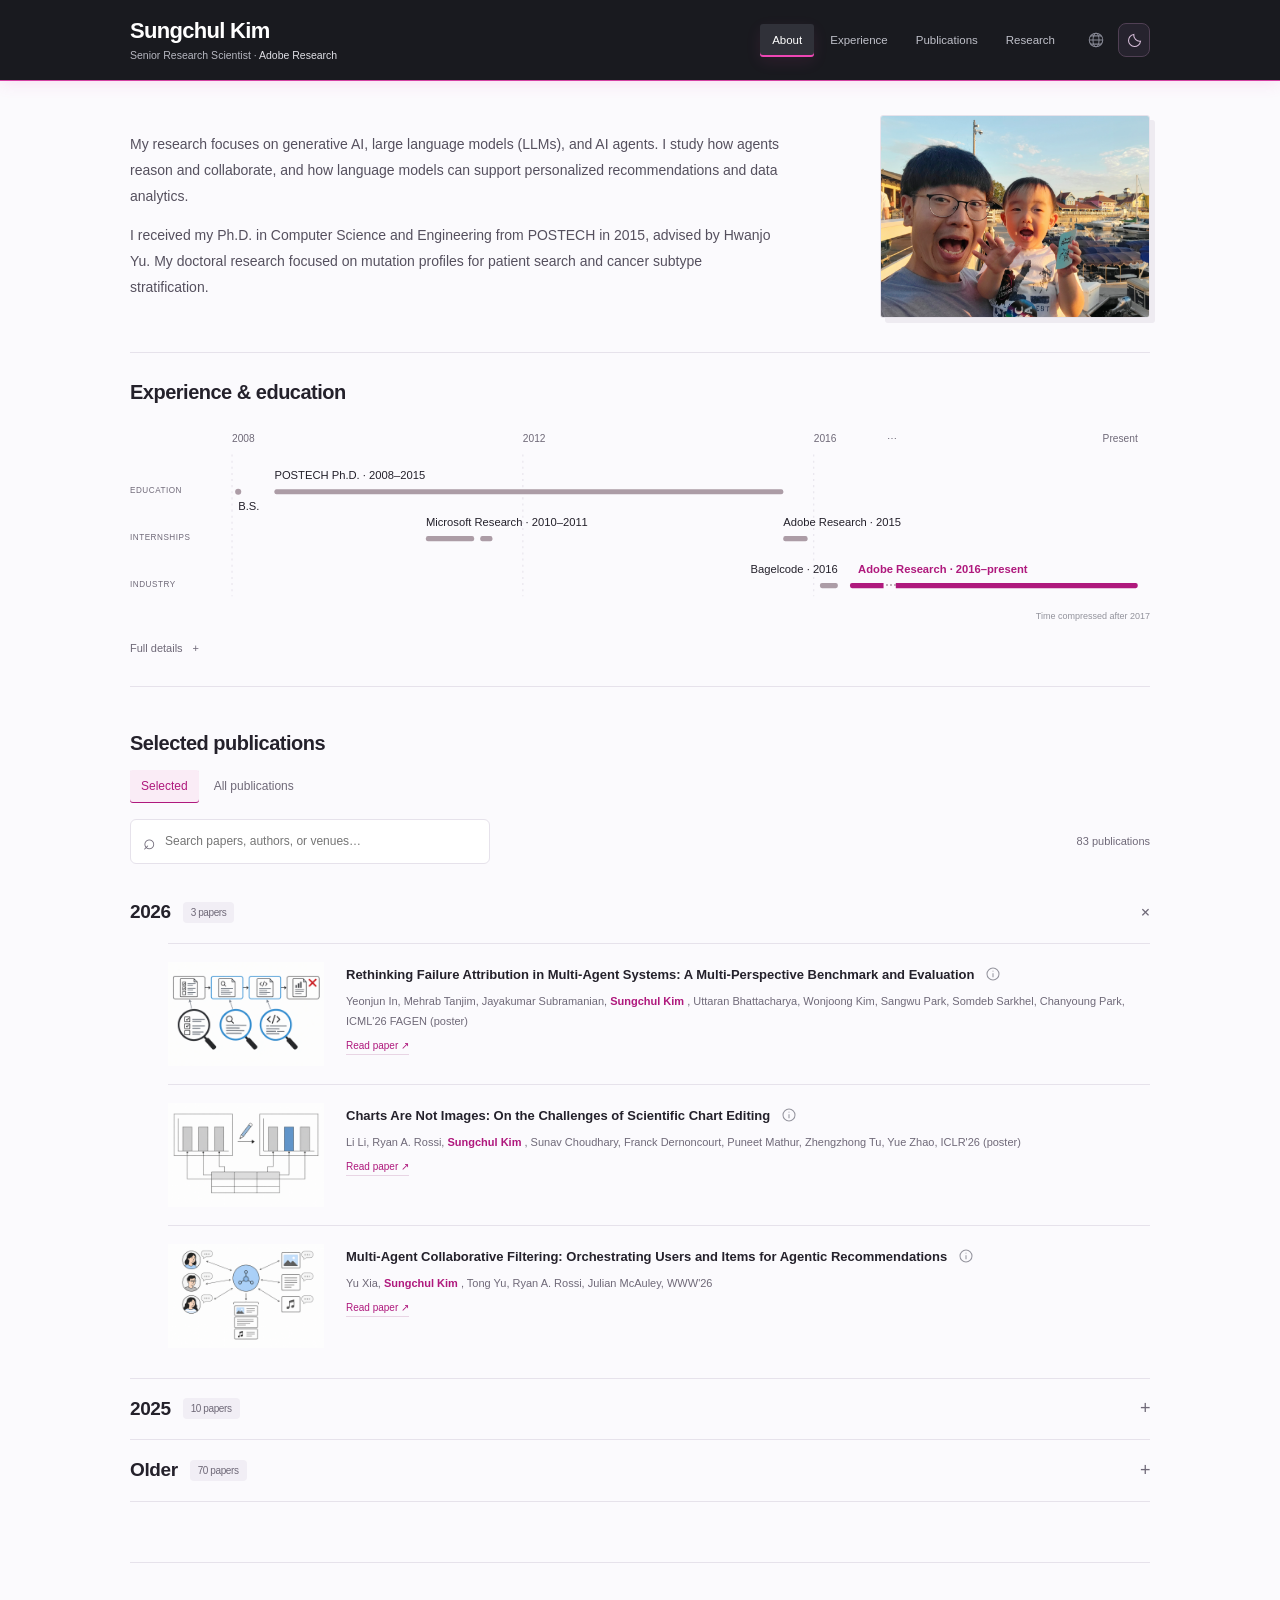
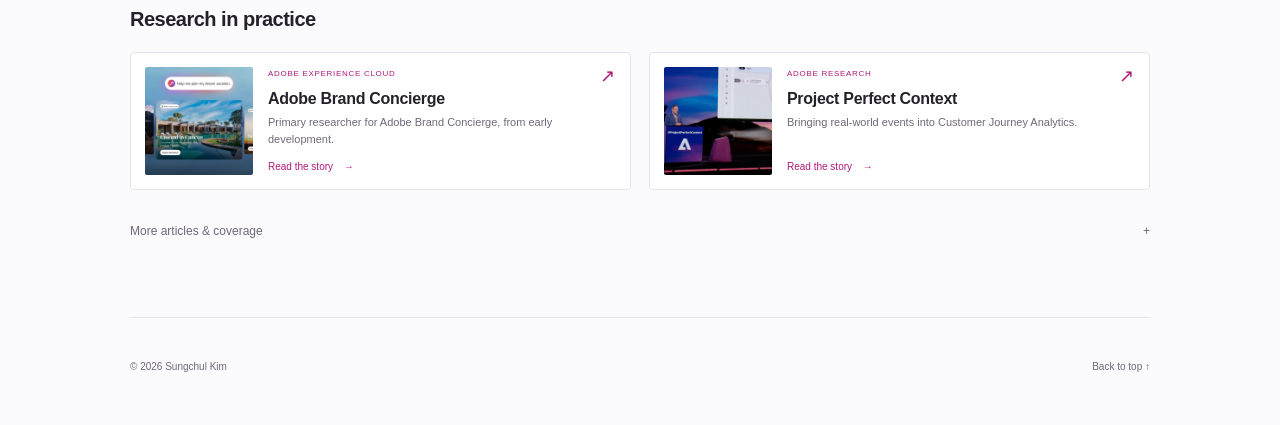
==== commit 5f408f79: "Update recent publications" ====
--- a/index.html
+++ b/index.html
@@ -18,7 +18,7 @@
 </head>
 <body>
 <a class="skip" href="#main">Skip to content</a>
-<header class="header"><div class="nav-wrap"><div class="site-identity"><h1><a href="#about" aria-label="Sungchul Kim home">Sungchul Kim</a></h1><p>Senior Research Scientist · <a href="https://research.adobe.com/">Adobe Research</a></p></div><nav aria-label="Main navigation"><a href="#about">About</a><a href="#experience">Experience</a><a href="#publications">Publications</a><a href="#research">Research</a></nav><div class="header-actions"><a class="places-shortcut" href="places.html?v=nav24" aria-label="Places and journey" title="Places and journey"><svg viewBox="0 0 24 24" width="18" height="18" fill="none" stroke="currentColor" stroke-width="1.4" aria-hidden="true"><circle cx="12" cy="12" r="9"/><ellipse cx="12" cy="12" rx="4" ry="9"/><path d="M3 12h18M5 6.5h14M5 17.5h14"/></svg></a><button class="theme-toggle" type="button" aria-label="Switch color mode" title="Switch color mode"><svg class="theme-moon" width="17" height="17" viewBox="0 0 24 24" fill="none" stroke="currentColor" stroke-width="1.5" aria-hidden="true"><path d="M20.5 13A8.5 8.5 0 0 1 11 3.5a8.5 8.5 0 1 0 9.5 9.5Z"/></svg><svg class="theme-sun" width="18" height="18" viewBox="0 0 24 24" fill="none" stroke="currentColor" stroke-width="1.5" aria-hidden="true"><circle cx="12" cy="12" r="4"/><path d="M12 2v2m0 16v2M2 12h2m16 0h2M5 5l1.5 1.5m11 11L19 19M5 19l1.5-1.5m11-11L19 5"/></svg></button></div></div></header>
+<header class="header"><div class="nav-wrap"><div class="site-identity"><h1><a href="#about" aria-label="Sungchul Kim home">Sungchul Kim</a></h1><p>Senior Research Scientist · <a href="https://research.adobe.com/">Adobe Research</a></p></div><nav aria-label="Main navigation"><a href="#about">About</a><a href="#experience">Experience</a><a href="#publications">Publications</a><a href="#research">Research</a></nav><div class="header-actions"><a class="places-shortcut" href="places.html?v=nav25" aria-label="Places and journey" title="Places and journey"><svg viewBox="0 0 24 24" width="18" height="18" fill="none" stroke="currentColor" stroke-width="1.4" aria-hidden="true"><circle cx="12" cy="12" r="9"/><ellipse cx="12" cy="12" rx="4" ry="9"/><path d="M3 12h18M5 6.5h14M5 17.5h14"/></svg></a><button class="theme-toggle" type="button" aria-label="Switch color mode" title="Switch color mode"><svg class="theme-moon" width="17" height="17" viewBox="0 0 24 24" fill="none" stroke="currentColor" stroke-width="1.5" aria-hidden="true"><path d="M20.5 13A8.5 8.5 0 0 1 11 3.5a8.5 8.5 0 1 0 9.5 9.5Z"/></svg><svg class="theme-sun" width="18" height="18" viewBox="0 0 24 24" fill="none" stroke="currentColor" stroke-width="1.5" aria-hidden="true"><circle cx="12" cy="12" r="4"/><path d="M12 2v2m0 16v2M2 12h2m16 0h2M5 5l1.5 1.5m11 11L19 19M5 19l1.5-1.5m11-11L19 5"/></svg></button></div></div></header>
 <main id="main" class="page">
 <section id="about" class="hero">
 <div class="intro">
@@ -29,16 +29,16 @@
 </section>
 <section id="experience" class="section experience-section">
 <div class="experience-heading"><h2>Experience & education</h2></div>
-<div class="career-scroll" role="region" aria-label="Career timeline, with time compressed after 2017"><svg class="career-chart career-chart-desktop" viewBox="0 0 1000 170" role="img" aria-labelledby="career-chart-title-desktop career-chart-description-desktop" xmlns="http://www.w3.org/2000/svg"><title id="career-chart-title-desktop">Experience and education, 2008 to present</title><desc id="career-chart-description-desktop">The shared time scale is compressed after 2017, marked by a small break. POSTECH B.S., February 2008; Ph.D., August 2008–August 2015. Microsoft Research Asia internship, September 2010–May 2011; Redmond internship, June–August 2011. Adobe internship, August–December 2015. Bagelcode, February–May 2016. Adobe Research, July 2016–present. Full details follow the chart.</desc><line class="career-grid" x1="100.00" y1="26" x2="100.00" y2="165"/><text class="career-tick" x="100.00" y="14">2008</text><line class="career-grid" x1="386.27" y1="26" x2="386.27" y2="165"/><text class="career-tick" x="386.27" y="14">2012</text><line class="career-grid" x1="672.55" y1="26" x2="672.55" y2="165"/><text class="career-tick" x="672.55" y="14">2016</text><text class="career-tick" x="988" y="14" text-anchor="end">Present</text><text class="career-lane" x="0" y="64">EDUCATION</text><text class="career-lane" x="0" y="110">INTERNSHIPS</text><text class="career-lane" x="0" y="156">INDUSTRY</text><circle class="career-milestone" cx="106.07" cy="62.5" r="3"><title>POSTECH B.S. · February 2008</title></circle><text class="career-label" x="106.07" y="80">B.S.</text><rect class="period-bar" x="141.74" y="60" width="500.83" height="5" rx="2"><title>POSTECH Ph.D. · August 2008–August 2015</title></rect><text class="career-label" x="141.74" y="50">POSTECH Ph.D. · 2008–2015</text><rect class="period-bar" x="290.85" y="106" width="47.42" height="5" rx="2"><title>Microsoft Research Asia · September 2010–May 2011</title></rect><rect class="period-bar" x="344.34" y="106" width="11.95" height="5" rx="2"><title>Microsoft Research Redmond · June–August 2011</title></rect><text class="career-label" x="290.85" y="96">Microsoft Research · 2010–2011</text><rect class="period-bar" x="642.57" y="106" width="23.91" height="5" rx="2"><title>Adobe Research internship · August–December 2015</title></rect><text class="career-label" x="642.57" y="96">Adobe Research · 2015</text><rect class="period-bar" x="678.62" y="152" width="17.63" height="5" rx="2"><title>Bagelcode · February–May 2016</title></rect><text class="career-label" x="696.26" y="142" text-anchor="end">Bagelcode · 2016</text><rect class="period-bar present" x="708.21" y="152" width="279.79" height="5" rx="2"><title>Adobe Research · July 2016–present</title></rect><text class="career-label current-label" x="716.21" y="142">Adobe Research · 2016–present</text><text class="career-tick" x="744.26" y="14">⋯<title>Time scale compressed after 2017</title></text><rect class="career-break" x="741.26" y="150" width="12" height="9"/><text class="career-break-mark" x="742.26" y="158">⋯<title>Time scale compressed after 2017</title></text></svg><svg class="career-chart career-chart-mobile" viewBox="0 0 340 170" role="img" aria-labelledby="career-chart-title-mobile career-chart-description-mobile" xmlns="http://www.w3.org/2000/svg"><title id="career-chart-title-mobile">Experience and education, 2008 to present</title><desc id="career-chart-description-mobile">The shared time scale is compressed after 2017, marked by a small break. POSTECH B.S., February 2008; Ph.D., August 2008–August 2015. Microsoft Research Asia internship, September 2010–May 2011; Redmond internship, June–August 2011. Adobe internship, August–December 2015. Bagelcode, February–May 2016. Adobe Research, July 2016–present. Full details follow the chart.</desc><line class="career-grid" x1="56.00" y1="26" x2="56.00" y2="165"/><text class="career-tick" x="56.00" y="14">2008</text><line class="career-grid" x1="235.24" y1="26" x2="235.24" y2="165"/><text class="career-tick" x="235.24" y="14">2016</text><text class="career-tick" x="334" y="14" text-anchor="end">Present</text><text class="career-lane" x="0" y="64">Education</text><text class="career-lane" x="0" y="110">Interns</text><text class="career-lane" x="0" y="156">Industry</text><circle class="career-milestone" cx="57.90" cy="62.5" r="3"><title>POSTECH B.S. · February 2008</title></circle><text class="career-label" x="57.90" y="80">B.S.</text><rect class="period-bar" x="69.07" y="60" width="156.79" height="5" rx="2"><title>POSTECH Ph.D. · August 2008–August 2015</title></rect><text class="career-label" x="69.07" y="50">POSTECH Ph.D.</text><rect class="period-bar" x="115.75" y="106" width="14.84" height="5" rx="2"><title>Microsoft Research Asia · September 2010–May 2011</title></rect><rect class="period-bar" x="132.49" y="106" width="3.74" height="5" rx="2"><title>Microsoft Research Redmond · June–August 2011</title></rect><text class="career-label" x="115.75" y="96">MS Research</text><rect class="period-bar" x="225.86" y="106" width="7.48" height="5" rx="2"><title>Adobe Research internship · August–December 2015</title></rect><text class="career-label" x="225.86" y="96">Adobe</text><rect class="period-bar" x="237.15" y="152" width="5.52" height="5" rx="2"><title>Bagelcode · February–May 2016</title></rect><text class="career-label" x="242.67" y="142" text-anchor="end">Bagelcode</text><rect class="period-bar present" x="246.41" y="152" width="87.59" height="5" rx="2"><title>Adobe Research · July 2016–present</title></rect><text class="career-label current-label" x="254.41" y="142">Adobe · 2016–now</text><text class="career-tick" x="257.70" y="14">⋯<title>Time scale compressed after 2017</title></text><rect class="career-break" x="254.70" y="150" width="12" height="9"/><text class="career-break-mark" x="255.70" y="158">⋯<title>Time scale compressed after 2017</title></text></svg></div><p class="chart-note">Time compressed after 2017</p>
+<div class="career-scroll" role="region" aria-label="Career timeline, with time compressed after 2017"><svg class="career-chart career-chart-desktop" viewBox="0 0 1000 170" role="img" aria-labelledby="career-chart-title-desktop career-chart-description-desktop" xmlns="http://www.w3.org/2000/svg"><title id="career-chart-title-desktop">Experience and education, 2008 to present</title><desc id="career-chart-description-desktop">The shared time scale is compressed after 2017, marked by a small break. POSTECH B.S., February 2008; Ph.D., August 2008–August 2015. Microsoft Research Asia internship, September 2010–May 2011; Redmond internship, June–August 2011. Adobe internship, August–December 2015. Bagelcode, February–May 2016. Adobe Research, July 2016–present. Full details follow the chart.</desc><line class="career-grid" x1="100.00" y1="26" x2="100.00" y2="165"/><text class="career-tick" x="100.00" y="14">2008</text><line class="career-grid" x1="385.17" y1="26" x2="385.17" y2="165"/><text class="career-tick" x="385.17" y="14">2012</text><line class="career-grid" x1="670.35" y1="26" x2="670.35" y2="165"/><text class="career-tick" x="670.35" y="14">2016</text><text class="career-tick" x="988" y="14" text-anchor="end">Present</text><text class="career-lane" x="0" y="64">EDUCATION</text><text class="career-lane" x="0" y="110">INTERNSHIPS</text><text class="career-lane" x="0" y="156">INDUSTRY</text><circle class="career-milestone" cx="106.05" cy="62.5" r="3"><title>POSTECH B.S. · February 2008</title></circle><text class="career-label" x="106.05" y="80">B.S.</text><rect class="period-bar" x="141.58" y="60" width="498.91" height="5" rx="2"><title>POSTECH Ph.D. · August 2008–August 2015</title></rect><text class="career-label" x="141.58" y="50">POSTECH Ph.D. · 2008–2015</text><rect class="period-bar" x="290.12" y="106" width="47.24" height="5" rx="2"><title>Microsoft Research Asia · September 2010–May 2011</title></rect><rect class="period-bar" x="343.40" y="106" width="11.91" height="5" rx="2"><title>Microsoft Research Redmond · June–August 2011</title></rect><text class="career-label" x="290.12" y="96">Microsoft Research · 2010–2011</text><rect class="period-bar" x="640.48" y="106" width="23.81" height="5" rx="2"><title>Adobe Research internship · August–December 2015</title></rect><text class="career-label" x="640.48" y="96">Adobe Research · 2015</text><rect class="period-bar" x="676.40" y="152" width="17.57" height="5" rx="2"><title>Bagelcode · February–May 2016</title></rect><text class="career-label" x="693.96" y="142" text-anchor="end">Bagelcode · 2016</text><rect class="period-bar present" x="705.87" y="152" width="282.13" height="5" rx="2"><title>Adobe Research · July 2016–present</title></rect><text class="career-label current-label" x="713.87" y="142">Adobe Research · 2016–present</text><text class="career-tick" x="741.79" y="14">⋯<title>Time scale compressed after 2017</title></text><rect class="career-break" x="738.79" y="150" width="12" height="9"/><text class="career-break-mark" x="739.79" y="158">⋯<title>Time scale compressed after 2017</title></text></svg><svg class="career-chart career-chart-mobile" viewBox="0 0 340 170" role="img" aria-labelledby="career-chart-title-mobile career-chart-description-mobile" xmlns="http://www.w3.org/2000/svg"><title id="career-chart-title-mobile">Experience and education, 2008 to present</title><desc id="career-chart-description-mobile">The shared time scale is compressed after 2017, marked by a small break. POSTECH B.S., February 2008; Ph.D., August 2008–August 2015. Microsoft Research Asia internship, September 2010–May 2011; Redmond internship, June–August 2011. Adobe internship, August–December 2015. Bagelcode, February–May 2016. Adobe Research, July 2016–present. Full details follow the chart.</desc><line class="career-grid" x1="56.00" y1="26" x2="56.00" y2="165"/><text class="career-tick" x="56.00" y="14">2008</text><line class="career-grid" x1="234.55" y1="26" x2="234.55" y2="165"/><text class="career-tick" x="234.55" y="14">2016</text><text class="career-tick" x="334" y="14" text-anchor="end">Present</text><text class="career-lane" x="0" y="64">Education</text><text class="career-lane" x="0" y="110">Interns</text><text class="career-lane" x="0" y="156">Industry</text><circle class="career-milestone" cx="57.89" cy="62.5" r="3"><title>POSTECH B.S. · February 2008</title></circle><text class="career-label" x="57.89" y="80">B.S.</text><rect class="period-bar" x="69.02" y="60" width="156.19" height="5" rx="2"><title>POSTECH Ph.D. · August 2008–August 2015</title></rect><text class="career-label" x="69.02" y="50">POSTECH Ph.D.</text><rect class="period-bar" x="115.52" y="106" width="14.79" height="5" rx="2"><title>Microsoft Research Asia · September 2010–May 2011</title></rect><rect class="period-bar" x="132.20" y="106" width="3.73" height="5" rx="2"><title>Microsoft Research Redmond · June–August 2011</title></rect><text class="career-label" x="115.52" y="96">MS Research</text><rect class="period-bar" x="225.21" y="106" width="7.46" height="5" rx="2"><title>Adobe Research internship · August–December 2015</title></rect><text class="career-label" x="225.21" y="96">Adobe</text><rect class="period-bar" x="236.45" y="152" width="5.50" height="5" rx="2"><title>Bagelcode · February–May 2016</title></rect><text class="career-label" x="241.95" y="142" text-anchor="end">Bagelcode</text><rect class="period-bar present" x="245.68" y="152" width="88.32" height="5" rx="2"><title>Adobe Research · July 2016–present</title></rect><text class="career-label current-label" x="253.68" y="142">Adobe · 2016–now</text><text class="career-tick" x="256.92" y="14">⋯<title>Time scale compressed after 2017</title></text><rect class="career-break" x="253.92" y="150" width="12" height="9"/><text class="career-break-mark" x="254.92" y="158">⋯<title>Time scale compressed after 2017</title></text></svg></div><p class="chart-note">Time compressed after 2017</p>
 <details class="career-details"><summary>Full details <span aria-hidden="true">+</span></summary><dl><div><dt>FEB 2008 · POSTECH</dt><dd>B.S. in Computer Science and Engineering<br><span>Pohang University of Science and Technology</span></dd></div><div><dt>AUG 2008 — AUG 2015 · POSTECH</dt><dd>Ph.D. in Computer Science and Engineering<br><span>Advisor: Hwanjo Yu · Mutation profiles, patient search, and cancer subtype stratification.</span></dd></div><div><dt>SEP 2010 — MAY 2011 · Microsoft Research Asia</dt><dd>Research Intern · Online Advertising<br><span>Mentors: Tie-Yan Liu &amp; Tao Qin · Excellent Intern Certificate</span></dd></div><div><dt>JUN — AUG 2011 · Microsoft Research</dt><dd>Research Intern · Natural Language Processing<br><span>Redmond · Mentor: Kristina Toutanova</span></dd></div><div><dt>AUG — DEC 2015 · Adobe Research</dt><dd>Research Intern · Systems Technology Lab<br><span>Mentor: Eunyee Koh</span></dd></div><div><dt>FEB — MAY 2016 · Bagelcode</dt><dd>Data Analyst<br><span>Bagelcode</span></dd></div><div><dt>JUL 2016 — PRESENT · Adobe Research</dt><dd>Senior Research Scientist<br><span>Large language models, AI agents, and intelligent analytics.</span></dd></div></dl></details>
 </section>
 <section id="publications" class="section"><div class="section-heading"><div><h2>Selected publications</h2></div></div>
 <div class="publication-scope" hidden><button type="button" data-scope="selected" aria-pressed="true">Selected</button><button type="button" data-scope="all" aria-pressed="false">All publications</button></div>
-<div class="publication-toolbar" hidden><label class="search"><span aria-hidden="true">⌕</span><input id="paper-search" type="search" placeholder="Search papers, authors, or venues…" aria-label="Search publications"></label><span id="result-count" role="status" aria-live="polite">110 publications</span></div>
-<div id="publication-list"><details class="year-group" data-year="2026" open><summary>2026 <span class="count">6 papers</span><span class="plus" aria-hidden="true">+</span></summary><ol class="papers"><li id="pub-0dbf34d862a6" class="paper paper-illustrated" data-year="2026" data-selected="true"><a class="paper-thumbnail" href="https://arxiv.org/html/2603.25001v1" aria-label="Read Rethinking Failure Attribution in Multi-Agent Systems: A Multi-Perspective Benchmark and Evaluation"><img src="assets/papers/mp-bench.png" alt="One failed multi-agent execution trace, with three analyst viewpoints identifying different plausible failure steps. Multiple attributions can be reasonable." width="1536" height="1024" loading="lazy"></a><div class="paper-copy"><div class="paper-heading"><h3>Rethinking Failure Attribution in Multi-Agent Systems: A Multi-Perspective Benchmark and Evaluation</h3><span class="paper-explanation"><button class="summary-trigger" type="button" aria-label="Summary: Rethinking Failure Attribution in Multi-Agent Systems: A Multi-Perspective Benchmark and Evaluation" aria-describedby="pub-0dbf34d862a6-summary" aria-expanded="false"><svg viewBox="0 0 20 20" width="16" height="16" fill="none" stroke="currentColor" stroke-width="1.3" aria-hidden="true"><circle cx="10" cy="10" r="7.5"/><path d="M10 9v5M10 5.8v1"/></svg></button><span class="paper-tooltip" role="tooltip" id="pub-0dbf34d862a6-summary" hidden><span class="tooltip-heading"><span class="tooltip-label">Summary</span><span class="tooltip-year">2026</span></span><span class="tooltip-body">When several AI agents fail together, there may be more than one reasonable explanation. MP-Bench evaluates failure diagnosis from multiple perspectives, so debugging is not judged against a single assumed root cause.</span></span></span></div><p>Yeonjun In, Mehrab Tanjim, Jayakumar Subramanian, <strong>Sungchul Kim</strong> , Uttaran Bhattacharya, Wonjoong Kim, Sangwu Park, Somdeb Sarkhel, Chanyoung Park, ICML&#x27;26 FAGEN (poster)</p><a class="paper-link" href="https://arxiv.org/html/2603.25001v1">Read paper ↗</a></div></li><li id="pub-ac571d66ec56" class="paper paper-illustrated" data-year="2026" data-selected="true"><a class="paper-thumbnail" href="https://arxiv.org/html/2512.00752v1" aria-label="Read Charts Are Not Images: On the Challenges of Scientific Chart Editing"><img src="assets/papers/figedit.png" alt="Editing a chart requires preserving its data and graphical structure; visual similarity alone does not establish semantic correctness." width="1536" height="1024" loading="lazy"></a><div class="paper-copy"><div class="paper-heading"><h3>Charts Are Not Images: On the Challenges of Scientific Chart Editing</h3><span class="paper-explanation"><button class="summary-trigger" type="button" aria-label="Summary: Charts Are Not Images: On the Challenges of Scientific Chart Editing" aria-describedby="pub-ac571d66ec56-summary" aria-expanded="false"><svg viewBox="0 0 20 20" width="16" height="16" fill="none" stroke="currentColor" stroke-width="1.3" aria-hidden="true"><circle cx="10" cy="10" r="7.5"/><path d="M10 9v5M10 5.8v1"/></svg></button><span class="paper-tooltip" role="tooltip" id="pub-ac571d66ec56-summary" hidden><span class="tooltip-heading"><span class="tooltip-label">Summary</span><span class="tooltip-year">2026</span></span><span class="tooltip-body">A chart edit must preserve the meaning of its data, not just look convincing. FigEdit tests changes to scientific charts and shows why image-editing models and pixel-based scores can miss structurally incorrect results.</span></span></span></div><p>Li Li, Ryan A. Rossi, <strong>Sungchul Kim</strong> , Sunav Choudhary, Franck Dernoncourt, Puneet Mathur, Zhengzhong Tu, Yue Zhao, ICLR&#x27;26 (poster)</p><a class="paper-link" href="https://arxiv.org/html/2512.00752v1">Read paper ↗</a></div></li><li id="pub-ad7f85363364" class="paper paper-illustrated" data-year="2026" data-selected="false"><a class="paper-thumbnail" href="https://arxiv.org/html/2602.21219v1" aria-label="Read Reasoning-Based Personalized Generation for Users with Sparse Data"><img src="assets/papers/grasper.png" alt="GraSPeR predicts missing user-item links, synthesizes aligned reviews, then generates personalized text from real and augmented history." width="1536" height="1024" loading="lazy"></a><div class="paper-copy"><div class="paper-heading"><h3>Reasoning-Based Personalized Generation for Users with Sparse Data</h3><span class="paper-explanation"><button class="summary-trigger" type="button" aria-label="Summary: Reasoning-Based Personalized Generation for Users with Sparse Data" aria-describedby="pub-ad7f85363364-summary" aria-expanded="false"><svg viewBox="0 0 20 20" width="16" height="16" fill="none" stroke="currentColor" stroke-width="1.3" aria-hidden="true"><circle cx="10" cy="10" r="7.5"/><path d="M10 9v5M10 5.8v1"/></svg></button><span class="paper-tooltip" role="tooltip" id="pub-ad7f85363364-summary" hidden><span class="tooltip-heading"><span class="tooltip-label">Summary</span><span class="tooltip-year">2026</span></span><span class="tooltip-body">How can an AI personalize text for someone with very little history? GraSPeR predicts likely user–item connections, generates supporting synthetic context, and combines it with real history to guide personalized responses.</span></span></span></div><p>Bo Ni, Branislav Kveton, Samyadeep Basu, Subhojyoti Mukherjee, Leyao Wang, Franck Dernoncourt, <strong>Sungchul Kim</strong> , Seunghyun Yoon, Zichao Wang, Ruiyi Zhang, Puneet Mathur, Jihyung Kil, Jiuxiang Gu, Nedim Lipka, Yu Wang, Ryan A. Rossi, Tyler Derr, ICLR&#x27;26</p><a class="paper-link" href="https://arxiv.org/html/2602.21219v1">Read paper ↗</a></div></li><li id="pub-28ea3525df7b" class="paper paper-illustrated" data-year="2026" data-selected="true"><a class="paper-thumbnail" href="https://arxiv.org/html/2511.18413v2" aria-label="Read Multi-Agent Collaborative Filtering: Orchestrating Users and Items for Agentic Recommendations"><img src="assets/papers/macf.png" alt="MACF orchestrates similar-user and relevant-item agents through adaptive discussion and recruitment for personalized recommendations." width="1536" height="1024" loading="lazy"></a><div class="paper-copy"><div class="paper-heading"><h3>Multi-Agent Collaborative Filtering: Orchestrating Users and Items for Agentic Recommendations</h3><span class="paper-explanation"><button class="summary-trigger" type="button" aria-label="Summary: Multi-Agent Collaborative Filtering: Orchestrating Users and Items for Agentic Recommendations" aria-describedby="pub-28ea3525df7b-summary" aria-expanded="false"><svg viewBox="0 0 20 20" width="16" height="16" fill="none" stroke="currentColor" stroke-width="1.3" aria-hidden="true"><circle cx="10" cy="10" r="7.5"/><path d="M10 9v5M10 5.8v1"/></svg></button><span class="paper-tooltip" role="tooltip" id="pub-28ea3525df7b-summary" hidden><span class="tooltip-heading"><span class="tooltip-label">Summary</span><span class="tooltip-year">2026</span></span><span class="tooltip-body">MACF turns similar users and relevant items into collaborating AI agents. An orchestrator manages their discussion and recruits useful participants, bringing collaborative filtering signals into an agent-based recommender.</span></span></span></div><p>Yu Xia, <strong>Sungchul Kim</strong> , Tong Yu, Ryan A. Rossi, Julian McAuley, WWW&#x27;26</p><a class="paper-link" href="https://arxiv.org/html/2511.18413v2">Read paper ↗</a></div></li><li id="pub-aeebd1a0948d" class="paper paper-illustrated" data-year="2026" data-selected="false"><a class="paper-thumbnail" href="https://aclanthology.org/2026.eacl-long.200/" aria-label="Read A Survey on LLM-based Conversational User Simulation"><img src="assets/papers/user-simulation.png" alt="This survey organizes conversational user simulation by who is simulated, what is simulated, and how, with techniques and evaluation." width="1536" height="1024" loading="lazy"></a><div class="paper-copy"><div class="paper-heading"><h3>A Survey on LLM-based Conversational User Simulation</h3><span class="paper-explanation"><button class="summary-trigger" type="button" aria-label="Summary: A Survey on LLM-based Conversational User Simulation" aria-describedby="pub-aeebd1a0948d-summary" aria-expanded="false"><svg viewBox="0 0 20 20" width="16" height="16" fill="none" stroke="currentColor" stroke-width="1.3" aria-hidden="true"><circle cx="10" cy="10" r="7.5"/><path d="M10 9v5M10 5.8v1"/></svg></button><span class="paper-tooltip" role="tooltip" id="pub-aeebd1a0948d-summary" hidden><span class="tooltip-heading"><span class="tooltip-label">Summary</span><span class="tooltip-year">2026</span></span><span class="tooltip-body">A guide to using language models as simulated conversational users. The survey organizes who is simulated, what behavior is modeled, and how simulators are built and evaluated, with open questions about realistic and reliable simulation.</span></span></span></div><p>Bo Ni, Yu Wang, Leyao Wang, Branislav Kveton, Franck Dernoncourt, Yu Xia, Hongjie Chen, Reuben Luera, Samyadeep Basu, Subhojyoti Mukherjee, Puneet Mathur, Nesreen Ahmed, Junda Wu, Li Li, Huixin Zhang, Ruiyi Zhang, Tong Yu, <strong>Sungchul Kim</strong> , Jiuxiang Gu, Zhengzhong Tu, Alexa Siu, Zichao Wang, David Yoon, Nedim Lipka, Namyong Park, Zihao Lin, Trung Bui, Yue Zhao, Tyler Derr, Ryan A. Rossi, EACL&#x27;26</p><a class="paper-link" href="https://aclanthology.org/2026.eacl-long.200/">Read paper ↗</a></div></li><li id="pub-705abf4a1095" class="paper paper-illustrated" data-year="2026" data-selected="false"><a class="paper-thumbnail" href="https://ojs.aaai.org/index.php/AAAI/article/view/40976" aria-label="Read VipAct: Visual-Perception Enhancement via Specialized VLM Agent Collaboration and Tool-use"><img src="assets/papers/vipact.png" alt="VipAct coordinates specialized VLM agents and vision tools to gather fine-grained visual evidence and reason about an image." width="1536" height="1024" loading="lazy"></a><div class="paper-copy"><div class="paper-heading"><h3>VipAct: Visual-Perception Enhancement via Specialized VLM Agent Collaboration and Tool-use</h3><span class="paper-explanation"><button class="summary-trigger" type="button" aria-label="Summary: VipAct: Visual-Perception Enhancement via Specialized VLM Agent Collaboration and Tool-use" aria-describedby="pub-705abf4a1095-summary" aria-expanded="false"><svg viewBox="0 0 20 20" width="16" height="16" fill="none" stroke="currentColor" stroke-width="1.3" aria-hidden="true"><circle cx="10" cy="10" r="7.5"/><path d="M10 9v5M10 5.8v1"/></svg></button><span class="paper-tooltip" role="tooltip" id="pub-705abf4a1095-summary" hidden><span class="tooltip-heading"><span class="tooltip-label">Summary</span><span class="tooltip-year">2026</span></span><span class="tooltip-body">VipAct helps a vision-language model inspect details it might otherwise miss. A coordinating agent works with specialist agents and visual tools, combining their evidence to answer questions that require precise visual understanding.</span></span></span></div><p>Zhehao Zhang, Ryan A. Rossi, Tong Yu, Franck Dernoncourt, Ruiyi Zhang, Jiuxiang Gu, <strong>Sungchul Kim</strong> , Xiang Chen, Zichao Wang, Nedim Lipka, AAAI&#x27;26</p><a class="paper-link" href="https://ojs.aaai.org/index.php/AAAI/article/view/40976">Read paper ↗</a></div></li></ol></details>
+<div class="publication-toolbar" hidden><label class="search"><span aria-hidden="true">⌕</span><input id="paper-search" type="search" placeholder="Search papers, authors, or venues…" aria-label="Search publications"></label><span id="result-count" role="status" aria-live="polite">114 publications</span></div>
+<div id="publication-list"><details class="year-group" data-year="2027" open><summary>2027 <span class="count">1 paper</span><span class="plus" aria-hidden="true">+</span></summary><ol class="papers"><li id="pub-fe8de16f1974" class="paper" data-year="2027" data-selected="false"><div class="paper-copy"><div class="paper-heading"><h3>Can We Break LLMs Out of Self-Loops? Fine-Grained Reasoning Control with Activation Steering</h3><span class="paper-explanation"><button class="summary-trigger" type="button" aria-label="Summary: Can We Break LLMs Out of Self-Loops? Fine-Grained Reasoning Control with Activation Steering" aria-describedby="pub-fe8de16f1974-summary" aria-expanded="false"><svg viewBox="0 0 20 20" width="16" height="16" fill="none" stroke="currentColor" stroke-width="1.3" aria-hidden="true"><circle cx="10" cy="10" r="7.5"/><path d="M10 9v5M10 5.8v1"/></svg></button><span class="paper-tooltip" role="tooltip" id="pub-fe8de16f1974-summary" hidden><span class="tooltip-heading"><span class="tooltip-label">Summary</span><span class="tooltip-year">2027</span></span><span class="tooltip-body">SOPHIA detects when a language model repeatedly returns to the same reasoning state. It then steers the model’s internal activations during inference to help it leave the loop.</span></span></span></div><p>Sheldon Yu, Tong Yu, Xunyi Jiang, Rohan Surana, Gagan Mundada, Ayush Urs, <strong>Sungchul Kim</strong>, Lina Yao, Julian McAuley, Junda Wu, EACL’27 Findings</p><a class="paper-link" href="https://arxiv.org/abs/2607.18100">Read paper ↗</a></div></li></ol></details>
+<details class="year-group" data-year="2026" open><summary>2026 <span class="count">9 papers</span><span class="plus" aria-hidden="true">+</span></summary><ol class="papers"><li id="pub-ad7f85363364" class="paper paper-illustrated" data-year="2026" data-selected="false"><a class="paper-thumbnail" href="https://aclanthology.org/2026.aacl-long.219/" aria-label="Read Reasoning-Based Personalized Generation for Sparse Users"><img src="assets/papers/grasper.png" alt="GraSPeR predicts missing user-item links, synthesizes aligned reviews, then generates personalized text from real and augmented history." width="1536" height="1024" loading="lazy"></a><div class="paper-copy"><div class="paper-heading"><h3>Reasoning-Based Personalized Generation for Sparse Users</h3><span class="paper-explanation"><button class="summary-trigger" type="button" aria-label="Summary: Reasoning-Based Personalized Generation for Sparse Users" aria-describedby="pub-ad7f85363364-summary" aria-expanded="false"><svg viewBox="0 0 20 20" width="16" height="16" fill="none" stroke="currentColor" stroke-width="1.3" aria-hidden="true"><circle cx="10" cy="10" r="7.5"/><path d="M10 9v5M10 5.8v1"/></svg></button><span class="paper-tooltip" role="tooltip" id="pub-ad7f85363364-summary" hidden><span class="tooltip-heading"><span class="tooltip-label">Summary</span><span class="tooltip-year">2026</span></span><span class="tooltip-body">GraSPer predicts likely user–item interactions and generates supporting context for them. It combines that context with a user’s limited real history to generate more personalized text.</span></span></span></div><p>Bo Ni, Branislav Kveton, Samyadeep Basu, Subhojyoti Mukherjee, Leyao Wang, Franck Dernoncourt, <strong>Sungchul Kim</strong>, Seunghyun Yoon, Zichao Wang, Ruiyi Zhang, Puneet Mathur, Jihyung Kil, Jiuxiang Gu, Nedim Lipka, Yu Wang, Ryan A. Rossi, Tyler Derr, IJCNLP–AACL’26 (Long Paper)</p><a class="paper-link" href="https://aclanthology.org/2026.aacl-long.219/">Read paper ↗</a></div></li><li id="pub-91734d0f3e2a" class="paper" data-year="2026" data-selected="false"><div class="paper-copy"><div class="paper-heading"><h3>Personalized Image Generation with Reasoning and Reflection</h3><span class="paper-explanation"><button class="summary-trigger" type="button" aria-label="Summary: Personalized Image Generation with Reasoning and Reflection" aria-describedby="pub-91734d0f3e2a-summary" aria-expanded="false"><svg viewBox="0 0 20 20" width="16" height="16" fill="none" stroke="currentColor" stroke-width="1.3" aria-hidden="true"><circle cx="10" cy="10" r="7.5"/><path d="M10 9v5M10 5.8v1"/></svg></button><span class="paper-tooltip" role="tooltip" id="pub-91734d0f3e2a-summary" hidden><span class="tooltip-heading"><span class="tooltip-label">Summary</span><span class="tooltip-year">2026</span></span><span class="tooltip-body">PEARL uses signals from a person’s reviews, posts, and images to guide a frozen image generator. It reasons about the user’s preferences and revisits the generated result. The paper also introduces a benchmark for personalized scenes and creative images.</span></span></span></div><p>Bo Ni, Ngoc N. Tran, Qinwen Ge, Franck Dernoncourt, Seunghyun Yoon, Samyadeep Basu, <strong>Sungchul Kim</strong>, Puneet Mathur, Nedim Lipka, Tong Yu, Yu Wang, Ryan A. Rossi, Tyler Derr, arXiv preprint (2026)</p><a class="paper-link" href="https://arxiv.org/abs/2610.00737">Read paper ↗</a></div></li><li id="pub-03c573ea3c45" class="paper" data-year="2026" data-selected="false"><div class="paper-copy"><div class="paper-heading"><h3>MOCHA: Multi-Objective Chebyshev Annealing for Agent Skill Optimization</h3><span class="paper-explanation"><button class="summary-trigger" type="button" aria-label="Summary: MOCHA: Multi-Objective Chebyshev Annealing for Agent Skill Optimization" aria-describedby="pub-03c573ea3c45-summary" aria-expanded="false"><svg viewBox="0 0 20 20" width="16" height="16" fill="none" stroke="currentColor" stroke-width="1.3" aria-hidden="true"><circle cx="10" cy="10" r="7.5"/><path d="M10 9v5M10 5.8v1"/></svg></button><span class="paper-tooltip" role="tooltip" id="pub-03c573ea3c45-summary" hidden><span class="tooltip-heading"><span class="tooltip-label">Summary</span><span class="tooltip-year">2026</span></span><span class="tooltip-body">MOCHA optimizes written skills for language model agents under competing goals such as accuracy and context cost. It searches for skill variants that offer different trade-offs between those goals.</span></span></span></div><p>Md Mehrab Tanjim, Jayakumar Subramanian, Branislav Kveton, Xiang Chen, Subhojyoti Mukherjee, Anlan Zhang, <strong>Sungchul Kim</strong>, Sunav Choudhury, Somdeb Sarkhel, arXiv preprint (2026)</p><a class="paper-link" href="https://arxiv.org/abs/2605.19330v2">Read paper ↗</a></div></li><li id="pub-0dbf34d862a6" class="paper paper-illustrated" data-year="2026" data-selected="true"><a class="paper-thumbnail" href="https://arxiv.org/html/2603.25001v1" aria-label="Read Rethinking Failure Attribution in Multi-Agent Systems: A Multi-Perspective Benchmark and Evaluation"><img src="assets/papers/mp-bench.png" alt="One failed multi-agent execution trace, with three analyst viewpoints identifying different plausible failure steps. Multiple attributions can be reasonable." width="1536" height="1024" loading="lazy"></a><div class="paper-copy"><div class="paper-heading"><h3>Rethinking Failure Attribution in Multi-Agent Systems: A Multi-Perspective Benchmark and Evaluation</h3><span class="paper-explanation"><button class="summary-trigger" type="button" aria-label="Summary: Rethinking Failure Attribution in Multi-Agent Systems: A Multi-Perspective Benchmark and Evaluation" aria-describedby="pub-0dbf34d862a6-summary" aria-expanded="false"><svg viewBox="0 0 20 20" width="16" height="16" fill="none" stroke="currentColor" stroke-width="1.3" aria-hidden="true"><circle cx="10" cy="10" r="7.5"/><path d="M10 9v5M10 5.8v1"/></svg></button><span class="paper-tooltip" role="tooltip" id="pub-0dbf34d862a6-summary" hidden><span class="tooltip-heading"><span class="tooltip-label">Summary</span><span class="tooltip-year">2026</span></span><span class="tooltip-body">When several AI agents fail together, there may be more than one reasonable explanation. MP-Bench evaluates failure diagnosis from multiple perspectives, so debugging is not judged against a single assumed root cause.</span></span></span></div><p>Yeonjun In, Mehrab Tanjim, Jayakumar Subramanian, <strong>Sungchul Kim</strong> , Uttaran Bhattacharya, Wonjoong Kim, Sangwu Park, Somdeb Sarkhel, Chanyoung Park, ICML&#x27;26 FAGEN (poster)</p><a class="paper-link" href="https://arxiv.org/html/2603.25001v1">Read paper ↗</a></div></li><li id="pub-ac571d66ec56" class="paper paper-illustrated" data-year="2026" data-selected="true"><a class="paper-thumbnail" href="https://arxiv.org/html/2512.00752v1" aria-label="Read Charts Are Not Images: On the Challenges of Scientific Chart Editing"><img src="assets/papers/figedit.png" alt="Editing a chart requires preserving its data and graphical structure; visual similarity alone does not establish semantic correctness." width="1536" height="1024" loading="lazy"></a><div class="paper-copy"><div class="paper-heading"><h3>Charts Are Not Images: On the Challenges of Scientific Chart Editing</h3><span class="paper-explanation"><button class="summary-trigger" type="button" aria-label="Summary: Charts Are Not Images: On the Challenges of Scientific Chart Editing" aria-describedby="pub-ac571d66ec56-summary" aria-expanded="false"><svg viewBox="0 0 20 20" width="16" height="16" fill="none" stroke="currentColor" stroke-width="1.3" aria-hidden="true"><circle cx="10" cy="10" r="7.5"/><path d="M10 9v5M10 5.8v1"/></svg></button><span class="paper-tooltip" role="tooltip" id="pub-ac571d66ec56-summary" hidden><span class="tooltip-heading"><span class="tooltip-label">Summary</span><span class="tooltip-year">2026</span></span><span class="tooltip-body">A chart edit must preserve the meaning of its data, not just look convincing. FigEdit tests changes to scientific charts and shows why image-editing models and pixel-based scores can miss structurally incorrect results.</span></span></span></div><p>Li Li, Ryan A. Rossi, <strong>Sungchul Kim</strong> , Sunav Choudhary, Franck Dernoncourt, Puneet Mathur, Zhengzhong Tu, Yue Zhao, ICLR&#x27;26 (poster)</p><a class="paper-link" href="https://arxiv.org/html/2512.00752v1">Read paper ↗</a></div></li><li id="pub-28ea3525df7b" class="paper paper-illustrated" data-year="2026" data-selected="true"><a class="paper-thumbnail" href="https://arxiv.org/html/2511.18413v2" aria-label="Read Multi-Agent Collaborative Filtering: Orchestrating Users and Items for Agentic Recommendations"><img src="assets/papers/macf.png" alt="MACF orchestrates similar-user and relevant-item agents through adaptive discussion and recruitment for personalized recommendations." width="1536" height="1024" loading="lazy"></a><div class="paper-copy"><div class="paper-heading"><h3>Multi-Agent Collaborative Filtering: Orchestrating Users and Items for Agentic Recommendations</h3><span class="paper-explanation"><button class="summary-trigger" type="button" aria-label="Summary: Multi-Agent Collaborative Filtering: Orchestrating Users and Items for Agentic Recommendations" aria-describedby="pub-28ea3525df7b-summary" aria-expanded="false"><svg viewBox="0 0 20 20" width="16" height="16" fill="none" stroke="currentColor" stroke-width="1.3" aria-hidden="true"><circle cx="10" cy="10" r="7.5"/><path d="M10 9v5M10 5.8v1"/></svg></button><span class="paper-tooltip" role="tooltip" id="pub-28ea3525df7b-summary" hidden><span class="tooltip-heading"><span class="tooltip-label">Summary</span><span class="tooltip-year">2026</span></span><span class="tooltip-body">MACF turns similar users and relevant items into collaborating AI agents. An orchestrator manages their discussion and recruits useful participants, bringing collaborative filtering signals into an agent-based recommender.</span></span></span></div><p>Yu Xia, <strong>Sungchul Kim</strong> , Tong Yu, Ryan A. Rossi, Julian McAuley, WWW&#x27;26</p><a class="paper-link" href="https://arxiv.org/html/2511.18413v2">Read paper ↗</a></div></li><li id="pub-aeebd1a0948d" class="paper paper-illustrated" data-year="2026" data-selected="false"><a class="paper-thumbnail" href="https://aclanthology.org/2026.eacl-long.200/" aria-label="Read A Survey on LLM-based Conversational User Simulation"><img src="assets/papers/user-simulation.png" alt="This survey organizes conversational user simulation by who is simulated, what is simulated, and how, with techniques and evaluation." width="1536" height="1024" loading="lazy"></a><div class="paper-copy"><div class="paper-heading"><h3>A Survey on LLM-based Conversational User Simulation</h3><span class="paper-explanation"><button class="summary-trigger" type="button" aria-label="Summary: A Survey on LLM-based Conversational User Simulation" aria-describedby="pub-aeebd1a0948d-summary" aria-expanded="false"><svg viewBox="0 0 20 20" width="16" height="16" fill="none" stroke="currentColor" stroke-width="1.3" aria-hidden="true"><circle cx="10" cy="10" r="7.5"/><path d="M10 9v5M10 5.8v1"/></svg></button><span class="paper-tooltip" role="tooltip" id="pub-aeebd1a0948d-summary" hidden><span class="tooltip-heading"><span class="tooltip-label">Summary</span><span class="tooltip-year">2026</span></span><span class="tooltip-body">A guide to using language models as simulated conversational users. The survey organizes who is simulated, what behavior is modeled, and how simulators are built and evaluated, with open questions about realistic and reliable simulation.</span></span></span></div><p>Bo Ni, Yu Wang, Leyao Wang, Branislav Kveton, Franck Dernoncourt, Yu Xia, Hongjie Chen, Reuben Luera, Samyadeep Basu, Subhojyoti Mukherjee, Puneet Mathur, Nesreen Ahmed, Junda Wu, Li Li, Huixin Zhang, Ruiyi Zhang, Tong Yu, <strong>Sungchul Kim</strong> , Jiuxiang Gu, Zhengzhong Tu, Alexa Siu, Zichao Wang, David Yoon, Nedim Lipka, Namyong Park, Zihao Lin, Trung Bui, Yue Zhao, Tyler Derr, Ryan A. Rossi, EACL&#x27;26</p><a class="paper-link" href="https://aclanthology.org/2026.eacl-long.200/">Read paper ↗</a></div></li><li id="pub-705abf4a1095" class="paper paper-illustrated" data-year="2026" data-selected="false"><a class="paper-thumbnail" href="https://ojs.aaai.org/index.php/AAAI/article/view/40976" aria-label="Read VipAct: Visual-Perception Enhancement via Specialized VLM Agent Collaboration and Tool-use"><img src="assets/papers/vipact.png" alt="VipAct coordinates specialized VLM agents and vision tools to gather fine-grained visual evidence and reason about an image." width="1536" height="1024" loading="lazy"></a><div class="paper-copy"><div class="paper-heading"><h3>VipAct: Visual-Perception Enhancement via Specialized VLM Agent Collaboration and Tool-use</h3><span class="paper-explanation"><button class="summary-trigger" type="button" aria-label="Summary: VipAct: Visual-Perception Enhancement via Specialized VLM Agent Collaboration and Tool-use" aria-describedby="pub-705abf4a1095-summary" aria-expanded="false"><svg viewBox="0 0 20 20" width="16" height="16" fill="none" stroke="currentColor" stroke-width="1.3" aria-hidden="true"><circle cx="10" cy="10" r="7.5"/><path d="M10 9v5M10 5.8v1"/></svg></button><span class="paper-tooltip" role="tooltip" id="pub-705abf4a1095-summary" hidden><span class="tooltip-heading"><span class="tooltip-label">Summary</span><span class="tooltip-year">2026</span></span><span class="tooltip-body">VipAct helps a vision-language model inspect details it might otherwise miss. A coordinating agent works with specialist agents and visual tools, combining their evidence to answer questions that require precise visual understanding.</span></span></span></div><p>Zhehao Zhang, Ryan A. Rossi, Tong Yu, Franck Dernoncourt, Ruiyi Zhang, Jiuxiang Gu, <strong>Sungchul Kim</strong> , Xiang Chen, Zichao Wang, Nedim Lipka, AAAI&#x27;26</p><a class="paper-link" href="https://ojs.aaai.org/index.php/AAAI/article/view/40976">Read paper ↗</a></div></li><li id="pub-5bb93da0b073" class="paper" data-year="2026" data-selected="false"><div class="paper-copy"><div class="paper-heading"><h3>Do Large Multimodal Models Solve Caption Generation for Scientific Figures? Lessons Learned from SciCap Challenge 2023</h3><span class="paper-explanation"><button class="summary-trigger" type="button" aria-label="Summary: Do Large Multimodal Models Solve Caption Generation for Scientific Figures? Lessons Learned from SciCap Challenge 2023" aria-describedby="pub-5bb93da0b073-summary" aria-expanded="false"><svg viewBox="0 0 20 20" width="16" height="16" fill="none" stroke="currentColor" stroke-width="1.3" aria-hidden="true"><circle cx="10" cy="10" r="7.5"/><path d="M10 9v5M10 5.8v1"/></svg></button><span class="paper-tooltip" role="tooltip" id="pub-5bb93da0b073-summary" hidden><span class="tooltip-heading"><span class="tooltip-label">Summary</span><span class="tooltip-year">2026</span></span><span class="tooltip-body">This analysis of the SciCap Challenge compares captions for scientific figures. Professional editors preferred GPT-4V captions to the other entries and the original captions, and the authors examine whether those preferences indicate that the task is solved.</span></span></span></div><p>Ting-Yao Hsu, Yi-Li Hsu, Shaurya Rohatgi, Chieh-Yang Huang, Ho Yin Sam Ng, Ryan Rossi, <strong>Sungchul Kim</strong>, Tong Yu, Lun-Wei Ku, Clyde Lee Giles, Ting-Hao Huang, TACL’26</p><a class="paper-link" href="https://aclanthology.org/2026.tacl-1.12/">Read paper ↗</a></div></li></ol></details>
 <details class="year-group" data-year="2025"><summary>2025 <span class="count">20 papers</span><span class="plus" aria-hidden="true">+</span></summary><ol class="papers"><li id="pub-06b3b1840ce3" class="paper" data-year="2025" data-selected="true"><div class="paper-copy"><div class="paper-heading"><h3>SAND: Boosting LLM Agents with Self-Taught Action Deliberation</h3><span class="paper-explanation"><button class="summary-trigger" type="button" aria-label="Summary: SAND: Boosting LLM Agents with Self-Taught Action Deliberation" aria-describedby="pub-06b3b1840ce3-summary" aria-expanded="false"><svg viewBox="0 0 20 20" width="16" height="16" fill="none" stroke="currentColor" stroke-width="1.3" aria-hidden="true"><circle cx="10" cy="10" r="7.5"/><path d="M10 9v5M10 5.8v1"/></svg></button><span class="paper-tooltip" role="tooltip" id="pub-06b3b1840ce3-summary" hidden><span class="tooltip-heading"><span class="tooltip-label">Summary</span><span class="tooltip-year">2025</span></span><span class="tooltip-body">SAND teaches an AI agent to compare possible actions before choosing one. It creates its own deliberation examples using sampled actions and feedback from execution, then learns from those examples through repeated fine-tuning.</span></span></span></div><p>Yu Xia, Yiran Jenny Shen, Junda Wu, Tong Yu, <strong>Sungchul Kim</strong>, Ryan A. Rossi, Lina Yao, Julian McAuley, EMNLP’25</p><a class="paper-link" href="https://aclanthology.org/2025.emnlp-main.152/">Source ↗</a></div></li><li id="pub-1462975a8e36" class="paper" data-year="2025" data-selected="false"><div class="paper-copy"><div class="paper-heading"><h3>Disambiguation in Conversational Question Answering in the Era of LLMs and Agents: A Survey</h3><span class="paper-explanation"><button class="summary-trigger" type="button" aria-label="Summary: Disambiguation in Conversational Question Answering in the Era of LLMs and Agents: A Survey" aria-describedby="pub-1462975a8e36-summary" aria-expanded="false"><svg viewBox="0 0 20 20" width="16" height="16" fill="none" stroke="currentColor" stroke-width="1.3" aria-hidden="true"><circle cx="10" cy="10" r="7.5"/><path d="M10 9v5M10 5.8v1"/></svg></button><span class="paper-tooltip" role="tooltip" id="pub-1462975a8e36-summary" hidden><span class="tooltip-heading"><span class="tooltip-label">Summary</span><span class="tooltip-year">2025</span></span><span class="tooltip-body">People often ask questions with several possible meanings. This survey explains how conversational systems detect ambiguity, rewrite questions, cover multiple interpretations, or ask for clarification, and how these choices are evaluated.</span></span></span></div><p>Mehrab Tanjim, Yeonjun In, Xiang Chen, Victor Bursztyn, Ryan A. Rossi, <strong>Sungchul Kim</strong>, Guang-Jie Ren, Vaishnavi Muppala, Shun Jiang, Yongsung Kim, Chanyoung Park, EMNLP’25</p><a class="paper-link" href="https://aclanthology.org/2025.emnlp-main.482/">Source ↗</a></div></li><li id="pub-8189af219cc9" class="paper" data-year="2025" data-selected="false"><div class="paper-copy"><div class="paper-heading"><h3>Mitigating Visual Knowledge Forgetting in MLLM Instruction-tuning via Modality-decoupled Gradient Descent</h3><span class="paper-explanation"><button class="summary-trigger" type="button" aria-label="Summary: Mitigating Visual Knowledge Forgetting in MLLM Instruction-tuning via Modality-decoupled Gradient Descent" aria-describedby="pub-8189af219cc9-summary" aria-expanded="false"><svg viewBox="0 0 20 20" width="16" height="16" fill="none" stroke="currentColor" stroke-width="1.3" aria-hidden="true"><circle cx="10" cy="10" r="7.5"/><path d="M10 9v5M10 5.8v1"/></svg></button><span class="paper-tooltip" role="tooltip" id="pub-8189af219cc9-summary" hidden><span class="tooltip-heading"><span class="tooltip-label">Summary</span><span class="tooltip-year">2025</span></span><span class="tooltip-body">Teaching a multimodal model new instructions can weaken visual knowledge it already learned. This work separates parts of the training update to preserve rich visual representations while still adapting to the new task.</span></span></span></div><p>Junda Wu, Yuxin Xiong, Xintong Li, Yu Xia, Yu Wang, Tong Yu, <strong>Sungchul Kim</strong>, Ryan A. Rossi, Lina Yao, Jingbo Shang, Julian McAuley, EMNLP’25 Findings</p><a class="paper-link" href="https://arxiv.org/abs/2502.11740">Source ↗</a></div></li><li id="pub-10e2df0bd488" class="paper" data-year="2025" data-selected="true"><div class="paper-copy"><div class="paper-heading"><h3>Is Safety Standard Same for Everyone? User-Specific Safety Evaluation of Large Language Models</h3><span class="paper-explanation"><button class="summary-trigger" type="button" aria-label="Summary: Is Safety Standard Same for Everyone? User-Specific Safety Evaluation of Large Language Models" aria-describedby="pub-10e2df0bd488-summary" aria-expanded="false"><svg viewBox="0 0 20 20" width="16" height="16" fill="none" stroke="currentColor" stroke-width="1.3" aria-hidden="true"><circle cx="10" cy="10" r="7.5"/><path d="M10 9v5M10 5.8v1"/></svg></button><span class="paper-tooltip" role="tooltip" id="pub-10e2df0bd488-summary" hidden><span class="tooltip-heading"><span class="tooltip-label">Summary</span><span class="tooltip-year">2025</span></span><span class="tooltip-body">A response that is safe for one user may be inappropriate for another. U-SAFEBENCH tests whether language models account for individual user profiles, and examines a reasoning-based way to improve that behavior.</span></span></span></div><p>Yeonjun In, Wonjoong Kim, Kanghoon Yoon, <strong>Sungchul Kim</strong>, Mehrab Tanjim, Sangwu Park, Kibum Kim, Chanyoung Park, EMNLP’25 Findings</p><a class="paper-link" href="https://aclanthology.org/2025.findings-emnlp.353/">Source ↗</a></div></li><li id="pub-ec97bc4e1de2" class="paper" data-year="2025" data-selected="false"><div class="paper-copy"><div class="paper-heading"><h3>LaMP-Cap: Personalized Figure Caption Generation With Multimodal Figure Profiles</h3><span class="paper-explanation"><button class="summary-trigger" type="button" aria-label="Summary: LaMP-Cap: Personalized Figure Caption Generation With Multimodal Figure Profiles" aria-describedby="pub-ec97bc4e1de2-summary" aria-expanded="false"><svg viewBox="0 0 20 20" width="16" height="16" fill="none" stroke="currentColor" stroke-width="1.3" aria-hidden="true"><circle cx="10" cy="10" r="7.5"/><path d="M10 9v5M10 5.8v1"/></svg></button><span class="paper-tooltip" role="tooltip" id="pub-ec97bc4e1de2-summary" hidden><span class="tooltip-heading"><span class="tooltip-label">Summary</span><span class="tooltip-year">2025</span></span><span class="tooltip-body">LaMP-Cap studies captions that match an author&#x27;s style and context. Its dataset provides related figures, captions, and surrounding text as a multimodal profile, letting a model use more than a generic captioning prompt.</span></span></span></div><p>Ho Yin Sam Ng, Ting-Yao Hsu, Aashish Anantha Ramakrishnan, Branislav Kveton, Nedim Lipka, Franck Dernoncourt, Dongwon Lee, Tong Yu, <strong>Sungchul Kim</strong>, Ryan A. Rossi, Ting-Hao Kenneth Huang, EMNLP’25 Findings</p><a class="paper-link" href="https://aclanthology.org/2025.findings-emnlp.521/">Source ↗</a></div></li><li id="pub-221b15569ee7" class="paper" data-year="2025" data-selected="true"><div class="paper-copy"><div class="paper-heading"><h3>Augment before You Try: Knowledge-Enhanced Table Question Answering via Table Expansion</h3><span class="paper-explanation"><button class="summary-trigger" type="button" aria-label="Summary: Augment before You Try: Knowledge-Enhanced Table Question Answering via Table Expansion" aria-describedby="pub-221b15569ee7-summary" aria-expanded="false"><svg viewBox="0 0 20 20" width="16" height="16" fill="none" stroke="currentColor" stroke-width="1.3" aria-hidden="true"><circle cx="10" cy="10" r="7.5"/><path d="M10 9v5M10 5.8v1"/></svg></button><span class="paper-tooltip" role="tooltip" id="pub-221b15569ee7-summary" hidden><span class="tooltip-heading"><span class="tooltip-label">Summary</span><span class="tooltip-year">2025</span></span><span class="tooltip-body">A table may not contain everything needed to answer a question. This approach puts missing external knowledge into an additional table, then queries the original and added tables together with SQL.</span></span></span></div><p>Yujian Liu, Jiabao Ji, Tong Yu, Ryan A. Rossi, <strong>Sungchul Kim</strong>, Handong Zhao, Ritwik Sinha, Yang Zhang, Shiyu Chang, EMNLP’25 Findings</p><a class="paper-link" href="https://arxiv.org/abs/2401.15555">Source ↗</a></div></li><li id="pub-6b405ee613be" class="paper" data-year="2025" data-selected="false"><div class="paper-copy"><div class="paper-heading"><h3>Traceable and Explainable Multimodal Large Language Models: An Information-Theoretic View</h3><span class="paper-explanation"><button class="summary-trigger" type="button" aria-label="Summary: Traceable and Explainable Multimodal Large Language Models: An Information-Theoretic View" aria-describedby="pub-6b405ee613be-summary" aria-expanded="false"><svg viewBox="0 0 20 20" width="16" height="16" fill="none" stroke="currentColor" stroke-width="1.3" aria-hidden="true"><circle cx="10" cy="10" r="7.5"/><path d="M10 9v5M10 5.8v1"/></svg></button><span class="paper-tooltip" role="tooltip" id="pub-6b405ee613be-summary" hidden><span class="tooltip-heading"><span class="tooltip-label">Summary</span><span class="tooltip-year">2025</span></span><span class="tooltip-body">This work studies how text instructions change the visual information inside a multimodal model. Information-theoretic measurements and an interpretable concept space help trace those changes across model layers.</span></span></span></div><p>Zihan Huang, Junda Wu, Rohan Surana, Raghav Jain, Tong Yu, Raghavendra Addanki, David Arbour, <strong>Sungchul Kim</strong> , Julian McAuley, COLM&#x27;25</p><a class="paper-link" href="https://openreview.net/forum?id=pQm66IPmeE">Source ↗</a></div></li><li id="pub-ec9d49e34fdb" class="paper" data-year="2025" data-selected="false"><div class="paper-copy"><div class="paper-heading"><h3>Doc-React: Multi-page Heterogeneous Document Question-answering</h3><span class="paper-explanation"><button class="summary-trigger" type="button" aria-label="Summary: Doc-React: Multi-page Heterogeneous Document Question-answering" aria-describedby="pub-ec9d49e34fdb-summary" aria-expanded="false"><svg viewBox="0 0 20 20" width="16" height="16" fill="none" stroke="currentColor" stroke-width="1.3" aria-hidden="true"><circle cx="10" cy="10" r="7.5"/><path d="M10 9v5M10 5.8v1"/></svg></button><span class="paper-tooltip" role="tooltip" id="pub-ec9d49e34fdb-summary" hidden><span class="tooltip-heading"><span class="tooltip-label">Summary</span><span class="tooltip-year">2025</span></span><span class="tooltip-body">Doc-React answers questions that span text and figures across several document pages. It repeatedly refines what to retrieve using feedback, seeking useful evidence while reducing uncertainty instead of relying on one retrieval pass.</span></span></span></div><p>Junda Wu, Yu Xia, Tong Yu, Xiang Chen, Sai Sree Harsha, Akash V Maharaj, Ruiyi Zhang, Victor Bursztyn, <strong>Sungchul Kim</strong> , Ryan A. Rossi, Julian McAuley, Yunyao Li, Ritwik Sinha , ACL 2025</p><a class="paper-link" href="https://aclanthology.org/2025.acl-short.6/">Source ↗</a></div></li><li id="pub-10567486bc13" class="paper" data-year="2025" data-selected="false"><div class="paper-copy"><div class="paper-heading"><h3>From Selection to Generation: A Survey of LLM-based Active Learning</h3><span class="paper-explanation"><button class="summary-trigger" type="button" aria-label="Summary: From Selection to Generation: A Survey of LLM-based Active Learning" aria-describedby="pub-10567486bc13-summary" aria-expanded="false"><svg viewBox="0 0 20 20" width="16" height="16" fill="none" stroke="currentColor" stroke-width="1.3" aria-hidden="true"><circle cx="10" cy="10" r="7.5"/><path d="M10 9v5M10 5.8v1"/></svg></button><span class="paper-tooltip" role="tooltip" id="pub-10567486bc13-summary" hidden><span class="tooltip-heading"><span class="tooltip-label">Summary</span><span class="tooltip-year">2025</span></span><span class="tooltip-body">Active learning seeks useful training data with less labeling effort. This survey examines how language models can select examples, supply annotations, and generate new examples, and how those roles change the learning loop.</span></span></span></div><p>Yu Xia, Subhojyoti Mukherjee, Zhouhang Xie, Junda Wu, Xintong Li, Ryan Aponte, Hanjia Lyu, Joe Barrow, Hongjie Chen, Franck Dernoncourt, Branislav Kveton, Tong Yu, Ruiyi Zhang, Jiuxiang Gu, Nesreen K. Ahmed, Yu Wang, Xiang Chen, Hanieh Deilamsalehy, <strong>Sungchul Kim</strong> , Zhengmian Hu, Yue Zhao, Nedim Lipka, Seunghyun Yoon, Ting-Hao Kenneth Huang, Zichao Wang, Puneet Mathur, Soumyabrata Pal, Koyel Mukherjee, Zhehao Zhang, Namyong Park, Thien Huu Nguyen, Jiebo Luo, Ryan A. Rossi, Julian McAuley, ACL 2025</p><a class="paper-link" href="https://aclanthology.org/2025.acl-long.708/">Source ↗</a></div></li><li id="pub-a68b8da68e42" class="paper" data-year="2025" data-selected="false"><div class="paper-copy"><div class="paper-heading"><h3>Click, Type, Repeat: A Comprehensive Survey on GUI Agents</h3><span class="paper-explanation"><button class="summary-trigger" type="button" aria-label="Summary: Click, Type, Repeat: A Comprehensive Survey on GUI Agents" aria-describedby="pub-a68b8da68e42-summary" aria-expanded="false"><svg viewBox="0 0 20 20" width="16" height="16" fill="none" stroke="currentColor" stroke-width="1.3" aria-hidden="true"><circle cx="10" cy="10" r="7.5"/><path d="M10 9v5M10 5.8v1"/></svg></button><span class="paper-tooltip" role="tooltip" id="pub-a68b8da68e42-summary" hidden><span class="tooltip-heading"><span class="tooltip-label">Summary</span><span class="tooltip-year">2025</span></span><span class="tooltip-body">A survey of AI agents that operate computers by clicking, typing, and reading screens. It organizes their perception, reasoning, planning, and action components, alongside training methods, benchmarks, and unresolved challenges.</span></span></span></div><p>Dang Nguyen, Jian Chen, Yu Wang, Gang Wu, Namyong Park, Zhengmian Hu, Hanjia Lyu, Junda Wu, Ryan Aponte, Yu Xia, Xintong Li, Jing Shi, Hongjie Chen, Viet Dac Lai, Zhouhang Xie, <strong>Sungchul Kim</strong> , Ruiyi Zhang, Tong Yu, Mehrab Tanjim, Nesreen K. Ahmed, Puneet Mathur, Seunghyun Yoon, Lina Yao, Branislav Kveton, Jihyung Kil, Thien Huu Nguyen, Trung Bui, Tianyi Zhou, Ryan A. Rossi, Franck Dernoncourt , ACL 2025</p><a class="paper-link" href="https://openreview.net/pdf?id=ccYWyKCQUu">Source ↗</a></div></li><li id="pub-9f672dbbf452" class="paper" data-year="2025" data-selected="true"><div class="paper-copy"><div class="paper-heading"><h3>Knowledge-Aware Query Expansion with Large Language Models for Textual and Relational Retrieval</h3><span class="paper-explanation"><button class="summary-trigger" type="button" aria-label="Summary: Knowledge-Aware Query Expansion with Large Language Models for Textual and Relational Retrieval" aria-describedby="pub-9f672dbbf452-summary" aria-expanded="false"><svg viewBox="0 0 20 20" width="16" height="16" fill="none" stroke="currentColor" stroke-width="1.3" aria-hidden="true"><circle cx="10" cy="10" r="7.5"/><path d="M10 9v5M10 5.8v1"/></svg></button><span class="paper-tooltip" role="tooltip" id="pub-9f672dbbf452-summary" hidden><span class="tooltip-heading"><span class="tooltip-label">Summary</span><span class="tooltip-year">2025</span></span><span class="tooltip-body">A search request can specify both meaning and relationships, such as product compatibility. This method uses a knowledge graph to expand queries with relational context as well as text, helping retrieval respect those structured requirements.</span></span></span></div><p>Yu Xia, Junda Wu, <strong>Sungchul Kim</strong> , Tong Yu, Ryan A. Rossi, Haoliang Wang, Julian McAuley, NAACL&#x27;25</p><a class="paper-link" href="https://aclanthology.org/2025.naacl-long.216/">Source ↗</a></div></li><li id="pub-71d054243fa5" class="paper" data-year="2025" data-selected="true"><div class="paper-copy"><div class="paper-heading"><h3>Diversify-verify-adapt: Efficient and Robust Retrieval-Augmented Ambiguous Question Answering</h3><span class="paper-explanation"><button class="summary-trigger" type="button" aria-label="Summary: Diversify-verify-adapt: Efficient and Robust Retrieval-Augmented Ambiguous Question Answering" aria-describedby="pub-71d054243fa5-summary" aria-expanded="false"><svg viewBox="0 0 20 20" width="16" height="16" fill="none" stroke="currentColor" stroke-width="1.3" aria-hidden="true"><circle cx="10" cy="10" r="7.5"/><path d="M10 9v5M10 5.8v1"/></svg></button><span class="paper-tooltip" role="tooltip" id="pub-71d054243fa5-summary" hidden><span class="tooltip-heading"><span class="tooltip-label">Summary</span><span class="tooltip-year">2025</span></span><span class="tooltip-body">An ambiguous question can need evidence for several interpretations. DIVA broadens the retrieved material, checks its quality, and adjusts the answering strategy, balancing answer coverage with the cost of repeated retrieval.</span></span></span></div><p>Yeonjun In, <strong>Sungchul Kim</strong> , Ryan A. Rossi, Mehrab Tanjim, Tong Yu, Ritwik Sinha, Chanyoung Park, NAACL&#x27;25</p><a class="paper-link" href="https://arxiv.org/abs/2409.02361">Source ↗</a></div></li><li id="pub-ed9039220605" class="paper" data-year="2025" data-selected="false"><div class="paper-copy"><div class="paper-heading"><h3>Self-Debiasing Large Language Models: Zero-Shot Recognition and Reduction of Stereotypes</h3><span class="paper-explanation"><button class="summary-trigger" type="button" aria-label="Summary: Self-Debiasing Large Language Models: Zero-Shot Recognition and Reduction of Stereotypes" aria-describedby="pub-ed9039220605-summary" aria-expanded="false"><svg viewBox="0 0 20 20" width="16" height="16" fill="none" stroke="currentColor" stroke-width="1.3" aria-hidden="true"><circle cx="10" cy="10" r="7.5"/><path d="M10 9v5M10 5.8v1"/></svg></button><span class="paper-tooltip" role="tooltip" id="pub-ed9039220605-summary" hidden><span class="tooltip-heading"><span class="tooltip-label">Summary</span><span class="tooltip-year">2025</span></span><span class="tooltip-body">Can a language model reduce its own stereotyping without retraining? This work tests simple explanation and reprompting strategies, using the model&#x27;s existing capabilities to recognize and revise biased responses.</span></span></span></div><p>Isabel O. Gallegos, Ryan Aponte, Ryan A. Rossi, Joe Barrow, Mehrab Tanjim, Tong Yu, Hanieh Deilamsalehy, Ruiyi Zhang, <strong>Sungchul Kim</strong> , Franck Dernoncourt, Nedim Lipka, Deonna Owens, Jiuxiang Gu, NAACL&#x27;25</p><a class="paper-link" href="https://aclanthology.org/2025.naacl-short.74/">Source ↗</a></div></li><li id="pub-23ee6604672f" class="paper" data-year="2025" data-selected="false"><div class="paper-copy"><div class="paper-heading"><h3>Interactive Visualization Recommendation with Hier-SUCB</h3><span class="paper-explanation"><button class="summary-trigger" type="button" aria-label="Summary: Interactive Visualization Recommendation with Hier-SUCB" aria-describedby="pub-23ee6604672f-summary" aria-expanded="false"><svg viewBox="0 0 20 20" width="16" height="16" fill="none" stroke="currentColor" stroke-width="1.3" aria-hidden="true"><circle cx="10" cy="10" r="7.5"/><path d="M10 9v5M10 5.8v1"/></svg></button><span class="paper-tooltip" role="tooltip" id="pub-23ee6604672f-summary" hidden><span class="tooltip-heading"><span class="tooltip-label">Summary</span><span class="tooltip-year">2025</span></span><span class="tooltip-body">Different people want different charts, and their preferences can change during analysis. Hier-SUCB learns from interactive feedback to recommend visualizations while balancing familiar choices with exploration of new ones.</span></span></span></div><p>Songwen Hu, Ryan A. Rossi, Tong Yu, Junda Wu, Handong Zhao, <strong>Sungchul Kim</strong> , Shuai Li, WWW’25</p><a class="paper-link" href="https://doi.org/10.1145/3696410.3714697">Source ↗</a></div></li><li id="pub-f26c59e15778" class="paper" data-year="2025" data-selected="true"><div class="paper-copy"><div class="paper-heading"><h3>Personalizing Data Delivery: Investigating User Characteristics and Enhancing LLM Predictions</h3><span class="paper-explanation"><button class="summary-trigger" type="button" aria-label="Summary: Personalizing Data Delivery: Investigating User Characteristics and Enhancing LLM Predictions" aria-describedby="pub-f26c59e15778-summary" aria-expanded="false"><svg viewBox="0 0 20 20" width="16" height="16" fill="none" stroke="currentColor" stroke-width="1.3" aria-hidden="true"><circle cx="10" cy="10" r="7.5"/><path d="M10 9v5M10 5.8v1"/></svg></button><span class="paper-tooltip" role="tooltip" id="pub-f26c59e15778-summary" hidden><span class="tooltip-heading"><span class="tooltip-label">Summary</span><span class="tooltip-year">2025</span></span><span class="tooltip-body">Would you rather see a chart, a table, or a written answer? This user study investigates those preferences and tests how well language models predict them, including when examples of a user&#x27;s past choices are available.</span></span></span></div><p>Reuben Luera, Ryan Rossi, Franck Dernoncourt, Alexa Siu, <strong>Sungchul Kim</strong> , Tong Yu, Ruiyi Zhang, Xiang Chen, Nedim Lipka, Zhehao Zhang, Seon Gyeom Kim and Tak Yeon Lee, WWW’25 Short Paper</p><a class="paper-link" href="https://doi.org/10.1145/3701716.3715452">Source ↗</a></div></li><li id="pub-f8c259fb8375" class="paper" data-year="2025" data-selected="true"><div class="paper-copy"><div class="paper-heading"><h3>Evaluation-Free Time-Series Forecasting Model Selection via Meta-Learning</h3><span class="paper-explanation"><button class="summary-trigger" type="button" aria-label="Summary: Evaluation-Free Time-Series Forecasting Model Selection via Meta-Learning" aria-describedby="pub-f8c259fb8375-summary" aria-expanded="false"><svg viewBox="0 0 20 20" width="16" height="16" fill="none" stroke="currentColor" stroke-width="1.3" aria-hidden="true"><circle cx="10" cy="10" r="7.5"/><path d="M10 9v5M10 5.8v1"/></svg></button><span class="paper-tooltip" role="tooltip" id="pub-f8c259fb8375-summary" hidden><span class="tooltip-heading"><span class="tooltip-label">Summary</span><span class="tooltip-year">2025</span></span><span class="tooltip-body">Choosing a forecasting model should not require training every candidate on each new dataset. AutoForecast learns from past forecasting tasks to recommend a suitable model quickly, using both dataset similarity and previous performance patterns.</span></span></span></div><p>Mustafa Abdallah, Ryan Rossi, Kanak Mahadik, <strong>Sungchul Kim</strong> , Handong Zhao, Saurabh Bagchi, TKDD</p><a class="paper-link" href="https://doi.org/10.1145/3715149">Source ↗</a></div></li><li id="pub-489c6625ef19" class="paper" data-year="2025" data-selected="true"><div class="paper-copy"><div class="paper-heading"><h3>Probabilistic Hypergraph Recurrent Neural Networks for Time-series Forecasting</h3><span class="paper-explanation"><button class="summary-trigger" type="button" aria-label="Summary: Probabilistic Hypergraph Recurrent Neural Networks for Time-series Forecasting" aria-describedby="pub-489c6625ef19-summary" aria-expanded="false"><svg viewBox="0 0 20 20" width="16" height="16" fill="none" stroke="currentColor" stroke-width="1.3" aria-hidden="true"><circle cx="10" cy="10" r="7.5"/><path d="M10 9v5M10 5.8v1"/></svg></button><span class="paper-tooltip" role="tooltip" id="pub-489c6625ef19-summary" hidden><span class="tooltip-heading"><span class="tooltip-label">Summary</span><span class="tooltip-year">2025</span></span><span class="tooltip-body">Many time series interact in groups rather than just pairs. PHRNN models these group relationships with a probabilistic hypergraph, allowing connections to vary instead of treating them as permanently fixed.</span></span></span></div><p>Hongjie Chen, Ryan A. Rossi, Sungchl Kim , Kanak Mahadik, Hoda Eldardiry, KDD’25</p><a class="paper-link" href="https://doi.org/10.1145/3690624.3709202">Source ↗</a></div></li><li id="pub-c653149618ef" class="paper" data-year="2025" data-selected="true"><div class="paper-copy"><div class="paper-heading"><h3>A Quantitative Metric Selection Approach for Time-series Forecasting Foundation Models</h3><span class="paper-explanation"><button class="summary-trigger" type="button" aria-label="Summary: A Quantitative Metric Selection Approach for Time-series Forecasting Foundation Models" aria-describedby="pub-c653149618ef-summary" aria-expanded="false"><svg viewBox="0 0 20 20" width="16" height="16" fill="none" stroke="currentColor" stroke-width="1.3" aria-hidden="true"><circle cx="10" cy="10" r="7.5"/><path d="M10 9v5M10 5.8v1"/></svg></button><span class="paper-tooltip" role="tooltip" id="pub-c653149618ef-summary" hidden><span class="tooltip-heading"><span class="tooltip-label">Summary</span><span class="tooltip-year">2025</span></span><span class="tooltip-body">The metric used to compare forecasting models can change which model wins. This work characterizes properties such as sensitivity to large values and outliers, helping analysts choose a metric that fits their priorities.</span></span></span></div><p>Hongjia Chen, Aksha Mehra, Josh Kimball, and <strong>Sungchul Kim</strong>, ICASSP&#x27;25</p><a class="paper-link" href="https://doi.org/10.1109/icassp49660.2025.10887984">Source ↗</a></div></li><li id="pub-afcd1278a3fb" class="paper" data-year="2025" data-selected="false"><div class="paper-copy"><div class="paper-heading"><h3>Multi-LLM Collaborative Caption Generation in Scientific Documents</h3><span class="paper-explanation"><button class="summary-trigger" type="button" aria-label="Summary: Multi-LLM Collaborative Caption Generation in Scientific Documents" aria-describedby="pub-afcd1278a3fb-summary" aria-expanded="false"><svg viewBox="0 0 20 20" width="16" height="16" fill="none" stroke="currentColor" stroke-width="1.3" aria-hidden="true"><circle cx="10" cy="10" r="7.5"/><path d="M10 9v5M10 5.8v1"/></svg></button><span class="paper-tooltip" role="tooltip" id="pub-afcd1278a3fb-summary" hidden><span class="tooltip-heading"><span class="tooltip-label">Summary</span><span class="tooltip-year">2025</span></span><span class="tooltip-body">Several language models divide the work of writing scientific figure captions: checking training examples, proposing different captions, and selecting and refining a candidate. The goal is to combine visual and textual evidence into more informative descriptions.</span></span></span></div><p>Jaeyoung Kim, Jongho Lee, Hong-Jun Choi, Ting-Yao Hsu, Chieh-Yang Huang, <strong>Sungchul Kim</strong> , Ryan A. Rossi, Tong Yu, C. Lee Giles, Ting-Hao Kenneth Huang, Sungchul Choi , AAAI 2025 Workshop AI4Research</p><a class="paper-link" href="https://arxiv.org/abs/2501.02552">Source ↗</a></div></li><li id="pub-c366c5b6b3d5" class="paper" data-year="2025" data-selected="true"><div class="paper-copy"><div class="paper-heading"><h3>Understanding How Paper Writers Use AI-Generated Captions in Figure Caption Writing</h3><span class="paper-explanation"><button class="summary-trigger" type="button" aria-label="Summary: Understanding How Paper Writers Use AI-Generated Captions in Figure Caption Writing" aria-describedby="pub-c366c5b6b3d5-summary" aria-expanded="false"><svg viewBox="0 0 20 20" width="16" height="16" fill="none" stroke="currentColor" stroke-width="1.3" aria-hidden="true"><circle cx="10" cy="10" r="7.5"/><path d="M10 9v5M10 5.8v1"/></svg></button><span class="paper-tooltip" role="tooltip" id="pub-c366c5b6b3d5-summary" hidden><span class="tooltip-heading"><span class="tooltip-label">Summary</span><span class="tooltip-year">2025</span></span><span class="tooltip-body">How do researchers actually use AI-written captions? In a study of authors revising figures from their own papers, participants often copied and refined suggestions, while complex figures exposed limitations and opportunities for better writing tools.</span></span></span></div><p>Ho Yin Sam Ng, Ting-Yao Hsu, Jiyoo Min, <strong>Sungchul Kim</strong> , Ryan A. Rossi, Tong Yu, Hyunggu Jung, Ting-Hao Kenneth Huang, AAAI 2025 Workshop AI4Research</p><a class="paper-link" href="https://arxiv.org/abs/2501.06317">Source ↗</a></div></li></ol></details>
-<details class="year-group" data-year="2024"><summary>2024 <span class="count">9 papers</span><span class="plus" aria-hidden="true">+</span></summary><ol class="papers"><li id="pub-a677d3faef19" class="paper" data-year="2024" data-selected="true"><div class="paper-copy"><div class="paper-heading"><h3>Are Large Language Models Capable of Causal Reasoning for Sensing Data Analysis?</h3><span class="paper-explanation"><button class="summary-trigger" type="button" aria-label="Summary: Are Large Language Models Capable of Causal Reasoning for Sensing Data Analysis?" aria-describedby="pub-a677d3faef19-summary" aria-expanded="false"><svg viewBox="0 0 20 20" width="16" height="16" fill="none" stroke="currentColor" stroke-width="1.3" aria-hidden="true"><circle cx="10" cy="10" r="7.5"/><path d="M10 9v5M10 5.8v1"/></svg></button><span class="paper-tooltip" role="tooltip" id="pub-a677d3faef19-summary" hidden><span class="tooltip-heading"><span class="tooltip-label">Summary</span><span class="tooltip-year">2024</span></span><span class="tooltip-body">Can language models reason about causes rather than just correlations in sensor data? This paper examines that question using environmental measurements and socioeconomic factors, where intertwined variables can make simple comparisons misleading.</span></span></span></div><p>Zhizhang Hu, Yue Zhang, Ryan Rossi, Tong Yu, <strong>Sungchul Kim</strong> , Shijia Pan, EdgeFM Workshop @ MobiSys 2024</p><a class="paper-link" href="https://doi.org/10.1145/3662006.3662064">Source ↗</a></div></li><li id="pub-302a30d2a763" class="paper" data-year="2024" data-selected="true"><div class="paper-copy"><div class="paper-heading"><h3>Hallucination Diversity-Aware Active Learning for Text Summarization</h3><span class="paper-explanation"><button class="summary-trigger" type="button" aria-label="Summary: Hallucination Diversity-Aware Active Learning for Text Summarization" aria-describedby="pub-302a30d2a763-summary" aria-expanded="false"><svg viewBox="0 0 20 20" width="16" height="16" fill="none" stroke="currentColor" stroke-width="1.3" aria-hidden="true"><circle cx="10" cy="10" r="7.5"/><path d="M10 9v5M10 5.8v1"/></svg></button><span class="paper-tooltip" role="tooltip" id="pub-302a30d2a763-summary" hidden><span class="tooltip-heading"><span class="tooltip-label">Summary</span><span class="tooltip-year">2024</span></span><span class="tooltip-body">Not all hallucinations have the same cause or form. HADAS selects a diverse set of factual errors for human annotation, helping fine-tuning reduce hallucinations in summaries with a smaller labeling budget.</span></span></span></div><p>Yu Xia, Xu Liu, Tong Yu, <strong>Sungchul Kim</strong> , Ryan A. Rossi, Anup Rao, Tung Mai, Shuai Li, NAACL 2024</p><a class="paper-link" href="https://aclanthology.org/2024.naacl-long.479/">Source ↗</a></div></li><li id="pub-b55f237667e9" class="paper" data-year="2024" data-selected="false"><div class="paper-copy"><div class="paper-heading"><h3>DeCoT: Debiasing Chain-of-Thought for Knowledge-Intensive Tasks in Large Language Models via Causal Intervention</h3><span class="paper-explanation"><button class="summary-trigger" type="button" aria-label="Summary: DeCoT: Debiasing Chain-of-Thought for Knowledge-Intensive Tasks in Large Language Models via Causal Intervention" aria-describedby="pub-b55f237667e9-summary" aria-expanded="false"><svg viewBox="0 0 20 20" width="16" height="16" fill="none" stroke="currentColor" stroke-width="1.3" aria-hidden="true"><circle cx="10" cy="10" r="7.5"/><path d="M10 9v5M10 5.8v1"/></svg></button><span class="paper-tooltip" role="tooltip" id="pub-b55f237667e9-summary" hidden><span class="tooltip-heading"><span class="tooltip-label">Summary</span><span class="tooltip-year">2024</span></span><span class="tooltip-body">Adding facts to a prompt does not guarantee sound reasoning. DeCoT uses a causal framework to reduce misleading associations in chain-of-thought reasoning, helping a model make better use of relevant external knowledge.</span></span></span></div><p>Junda Wu, Tong Yu, Xiang Chen, Haoliang Wang, Ryan Rossi, <strong>Sungchul Kim</strong> , Anup Rao, Julian McAuley, NAACL 2024</p><a class="paper-link" href="https://aclanthology.org/2024.acl-long.758/">Source ↗</a></div></li><li id="pub-a61b596cb4e2" class="paper" data-year="2024" data-selected="false"><div class="paper-copy"><div class="paper-heading"><h3>Editing Partially Observable Networks via Graph Diffusion Models</h3><span class="paper-explanation"><button class="summary-trigger" type="button" aria-label="Summary: Editing Partially Observable Networks via Graph Diffusion Models" aria-describedby="pub-a61b596cb4e2-summary" aria-expanded="false"><svg viewBox="0 0 20 20" width="16" height="16" fill="none" stroke="currentColor" stroke-width="1.3" aria-hidden="true"><circle cx="10" cy="10" r="7.5"/><path d="M10 9v5M10 5.8v1"/></svg></button><span class="paper-tooltip" role="tooltip" id="pub-a61b596cb4e2-summary" hidden><span class="tooltip-heading"><span class="tooltip-label">Summary</span><span class="tooltip-year">2024</span></span><span class="tooltip-body">Real networks often contain missing or incorrect connections. SGDM uses diffusion over subgraphs to remove unwanted structure, fill in missing regions, or reshape part of a network while conditioning on the observed graph.</span></span></span></div><p>Puja Trivedi, Ryan A. Rossi, David Arbour, Tong Yu, Frank Dernoncourt, <strong>Sungchul Kim</strong> , Nedim Lipka, Namyong Park, Nesreen K. Ahmed, Danai Koutra, ICML 2024</p><a class="paper-link" href="https://proceedings.mlr.press/v235/trivedi24a.html">Source ↗</a></div></li><li id="pub-89618dbca564" class="paper" data-year="2024" data-selected="false"><div class="paper-copy"><div class="paper-heading"><h3>Bias and Fairness in Large Language Models: A Survey</h3><span class="paper-explanation"><button class="summary-trigger" type="button" aria-label="Summary: Bias and Fairness in Large Language Models: A Survey" aria-describedby="pub-89618dbca564-summary" aria-expanded="false"><svg viewBox="0 0 20 20" width="16" height="16" fill="none" stroke="currentColor" stroke-width="1.3" aria-hidden="true"><circle cx="10" cy="10" r="7.5"/><path d="M10 9v5M10 5.8v1"/></svg></button><span class="paper-tooltip" role="tooltip" id="pub-89618dbca564-summary" hidden><span class="tooltip-heading"><span class="tooltip-label">Summary</span><span class="tooltip-year">2024</span></span><span class="tooltip-body">An organized guide to social bias in language models. It distinguishes types of harm, ways to measure bias, datasets used for evaluation, and interventions at different stages of the modeling pipeline.</span></span></span></div><p>Isabel O. Gallegos, Ryan A. Rossi, Joe Barrow, Md Mehrab Tanjim, <strong>Sungchul Kim</strong> , Franck Dernoncourt, Tong Yu, Ruiyi Zhang, Nesreen K. Ahmed, Computational Linguistics 2024</p><a class="paper-link" href="https://doi.org/10.1162/coli_a_00524">Source ↗</a></div></li><li id="pub-647ce6a67720" class="paper" data-year="2024" data-selected="true"><div class="paper-copy"><div class="paper-heading"><h3>SciCapenter: Supporting Caption Composition for Scientific Figures with Machine-Generated Captions and Ratings</h3><span class="paper-explanation"><button class="summary-trigger" type="button" aria-label="Summary: SciCapenter: Supporting Caption Composition for Scientific Figures with Machine-Generated Captions and Ratings" aria-describedby="pub-647ce6a67720-summary" aria-expanded="false"><svg viewBox="0 0 20 20" width="16" height="16" fill="none" stroke="currentColor" stroke-width="1.3" aria-hidden="true"><circle cx="10" cy="10" r="7.5"/><path d="M10 9v5M10 5.8v1"/></svg></button><span class="paper-tooltip" role="tooltip" id="pub-647ce6a67720-summary" hidden><span class="tooltip-heading"><span class="tooltip-label">Summary</span><span class="tooltip-year">2024</span></span><span class="tooltip-body">SciCapenter is an interactive assistant for writing scientific figure captions. It proposes captions, scores their quality, and offers a checklist, letting authors edit and reassess their writing in an iterative workflow.</span></span></span></div><p>Ting-Yao Hsu, Chieh-Yang Huang, Shih-Hong Huang, Ryan Rossi, <strong>Sungchul Kim</strong> , Tong Yu, Professor C Lee Giles, Dr. Ting-Hao Kenneth Huang, CHI 2024 Late-Breaking Work</p><a class="paper-link" href="https://doi.org/10.1145/3613905.3650738">Source ↗</a></div></li><li id="pub-59ff64634279" class="paper" data-year="2024" data-selected="false"><div class="paper-copy"><div class="paper-heading"><h3>Fairness-Aware Graph Neural Networks: A Survey</h3><span class="paper-explanation"><button class="summary-trigger" type="button" aria-label="Summary: Fairness-Aware Graph Neural Networks: A Survey" aria-describedby="pub-59ff64634279-summary" aria-expanded="false"><svg viewBox="0 0 20 20" width="16" height="16" fill="none" stroke="currentColor" stroke-width="1.3" aria-hidden="true"><circle cx="10" cy="10" r="7.5"/><path d="M10 9v5M10 5.8v1"/></svg></button><span class="paper-tooltip" role="tooltip" id="pub-59ff64634279-summary" hidden><span class="tooltip-heading"><span class="tooltip-label">Summary</span><span class="tooltip-year">2024</span></span><span class="tooltip-body">Graph neural networks can inherit or amplify unfairness through data and neighborhood aggregation. This survey organizes fairness measures, benchmark datasets, and mitigation methods used before, during, and after training.</span></span></span></div><p>April Chen, Ryan A. Rossi, Namyong Park, Puja Trivedi, Yu Wang, Tong Yu, <strong>Sungchul Kim</strong>, Franck Dernoncourt, Nesreen K. Ahmed, TKDD</p><a class="paper-link" href="https://doi.org/10.1145/3649142">Source ↗</a></div></li><li id="pub-2d43d9b3c8b5" class="paper" data-year="2024" data-selected="true"><div class="paper-copy"><div class="paper-heading"><h3>Evolving Super Graph Neural Networks for Large-scale Time-Series Forecasting</h3><span class="paper-explanation"><button class="summary-trigger" type="button" aria-label="Summary: Evolving Super Graph Neural Networks for Large-scale Time-Series Forecasting" aria-describedby="pub-2d43d9b3c8b5-summary" aria-expanded="false"><svg viewBox="0 0 20 20" width="16" height="16" fill="none" stroke="currentColor" stroke-width="1.3" aria-hidden="true"><circle cx="10" cy="10" r="7.5"/><path d="M10 9v5M10 5.8v1"/></svg></button><span class="paper-tooltip" role="tooltip" id="pub-2d43d9b3c8b5-summary" hidden><span class="tooltip-heading"><span class="tooltip-label">Summary</span><span class="tooltip-year">2024</span></span><span class="tooltip-body">Forecasting thousands of related time series can make a graph model expensive. ESGNN groups strongly related series into super-nodes and updates their connections efficiently, trading a small amount of predictive accuracy for substantial computational savings.</span></span></span></div><p>Hongjia Chen, Ryan Rossi, Kanak Mahadik, <strong>Sungchul Kim</strong> , Hoda Eldardiry, PAKDD&#x27;24</p><a class="paper-link" href="https://research.adobe.com/publication/evolving-super-graph-neural-networks-for-large-scale-time-series-forecasting/">Source ↗</a></div></li><li id="pub-33468e0596e3" class="paper" data-year="2024" data-selected="false"><div class="paper-copy"><div class="paper-heading"><h3>Which LLM to Play? Convergence-Aware Online Model Selection with Time-Increasing Bandits</h3><span class="paper-explanation"><button class="summary-trigger" type="button" aria-label="Summary: Which LLM to Play? Convergence-Aware Online Model Selection with Time-Increasing Bandits" aria-describedby="pub-33468e0596e3-summary" aria-expanded="false"><svg viewBox="0 0 20 20" width="16" height="16" fill="none" stroke="currentColor" stroke-width="1.3" aria-hidden="true"><circle cx="10" cy="10" r="7.5"/><path d="M10 9v5M10 5.8v1"/></svg></button><span class="paper-tooltip" role="tooltip" id="pub-33468e0596e3-summary" hidden><span class="tooltip-heading"><span class="tooltip-label">Summary</span><span class="tooltip-year">2024</span></span><span class="tooltip-body">Which language model deserves more training or more requests? This work studies online model selection when models improve and then level off, so decisions can account for learning progress as well as the cost of exploration.</span></span></span></div><p>Yu Xia, Fang Kong, Tong Yu, Liya Guo, Ryan Rossi, <strong>Sungchul Kim</strong> , Shuai Li, TheWebConference&#x27;24</p><a class="paper-link" href="https://doi.org/10.1145/3589334.3645420">Source ↗</a></div></li></ol></details>
-<details class="year-group" data-year="Older"><summary>Older <span class="count">75 papers</span><span class="plus" aria-hidden="true">+</span></summary><ol class="papers"><li id="pub-e7de5d9c1329" class="paper" data-year="2023" data-selected="false"><div class="paper-copy"><div class="paper-heading"><h3>Content-aware Progressive Image Compression and Syncing</h3><span class="paper-explanation"><button class="summary-trigger" type="button" aria-label="Summary: Content-aware Progressive Image Compression and Syncing" aria-describedby="pub-e7de5d9c1329-summary" aria-expanded="false"><svg viewBox="0 0 20 20" width="16" height="16" fill="none" stroke="currentColor" stroke-width="1.3" aria-hidden="true"><circle cx="10" cy="10" r="7.5"/><path d="M10 9v5M10 5.8v1"/></svg></button><span class="paper-tooltip" role="tooltip" id="pub-e7de5d9c1329-summary" hidden><span class="tooltip-heading"><span class="tooltip-label">Summary</span><span class="tooltip-year">2023</span></span><span class="tooltip-body">When people edit an image together, useful details should arrive quickly. This compression method prioritizes pixels using information content and sends them progressively, aiming to make image synchronization more helpful under limited bandwidth.</span></span></span></div><p>2023 · Junda Wu, Haoliang Wang, Tong Yu, Gang Wu, Stefano Petrangeli, Handong Zhao, <strong>Sungchul Kim</strong> , Viswanathan Swaminathan, IEEE ISM 2023</p><a class="paper-link" href="https://doi.org/10.1109/ism59092.2023.00041">Source ↗</a></div></li><li id="pub-6c996a5d40d7" class="paper" data-year="2023" data-selected="true"><div class="paper-copy"><div class="paper-heading"><h3>GPT-4 as an Effective Zero-Shot Evaluator for Scientific Figure Captions</h3><span class="paper-explanation"><button class="summary-trigger" type="button" aria-label="Summary: GPT-4 as an Effective Zero-Shot Evaluator for Scientific Figure Captions" aria-describedby="pub-6c996a5d40d7-summary" aria-expanded="false"><svg viewBox="0 0 20 20" width="16" height="16" fill="none" stroke="currentColor" stroke-width="1.3" aria-hidden="true"><circle cx="10" cy="10" r="7.5"/><path d="M10 9v5M10 5.8v1"/></svg></button><span class="paper-tooltip" role="tooltip" id="pub-6c996a5d40d7-summary" hidden><span class="tooltip-heading"><span class="tooltip-label">Summary</span><span class="tooltip-year">2023</span></span><span class="tooltip-body">This paper tests GPT-4 as a judge of scientific figure captions without requiring a reference caption. It compares model scores with human judgments, studying whether this can reduce the cost of evaluating captioning systems.</span></span></span></div><p>2023 · Ting-Yao Hsu, Chieh-Yang Huang, Ryan Rossi, <strong>Sungchul Kim</strong> , C. Giles, Ting-Hao Huang, EMNLP&#x27;23-Findings</p><a class="paper-link" href="https://aclanthology.org/2023.findings-emnlp.363/">Source ↗</a></div></li><li id="pub-3e542a64f740" class="paper" data-year="2023" data-selected="true"><div class="paper-copy"><div class="paper-heading"><h3>Hypergraph Neural Networks for Time-series Forecasting</h3><span class="paper-explanation"><button class="summary-trigger" type="button" aria-label="Summary: Hypergraph Neural Networks for Time-series Forecasting" aria-describedby="pub-3e542a64f740-summary" aria-expanded="false"><svg viewBox="0 0 20 20" width="16" height="16" fill="none" stroke="currentColor" stroke-width="1.3" aria-hidden="true"><circle cx="10" cy="10" r="7.5"/><path d="M10 9v5M10 5.8v1"/></svg></button><span class="paper-tooltip" role="tooltip" id="pub-3e542a64f740-summary" hidden><span class="tooltip-heading"><span class="tooltip-label">Summary</span><span class="tooltip-year">2023</span></span><span class="tooltip-body">A group of machines or sensors may influence one another jointly. HGRNN uses hypergraphs to capture these group interactions and combines them with temporal modeling to forecast several related time series.</span></span></span></div><p>2023 · Hongjie Chen, Ryan Rossi, Kanak Mahadik, <strong>Sungchul Kim</strong> , and Hoda Eldardiry, BigData 2023</p><a class="paper-link" href="https://doi.org/10.1109/bigdata59044.2023.10386109">Source ↗</a></div></li><li id="pub-35a840c4087c" class="paper" data-year="2023" data-selected="true"><div class="paper-copy"><div class="paper-heading"><h3>Interpretable Unsupervised Log Anomaly Detection</h3><span class="paper-explanation"><button class="summary-trigger" type="button" aria-label="Summary: Interpretable Unsupervised Log Anomaly Detection" aria-describedby="pub-35a840c4087c-summary" aria-expanded="false"><svg viewBox="0 0 20 20" width="16" height="16" fill="none" stroke="currentColor" stroke-width="1.3" aria-hidden="true"><circle cx="10" cy="10" r="7.5"/><path d="M10 9v5M10 5.8v1"/></svg></button><span class="paper-tooltip" role="tooltip" id="pub-35a840c4087c-summary" hidden><span class="tooltip-heading"><span class="tooltip-label">Summary</span><span class="tooltip-year">2023</span></span><span class="tooltip-body">Finding an unusual system log is more useful when the reason is visible. Grid Transformer learns from automatically generated labels to detect anomalies and provide explanations tied to particular messages and time steps.</span></span></span></div><p>2023 · Jaeho Bang, <strong>Sungchul Kim</strong> , Ryan Rossi, Tong Yu, and Handong Zhao, BigData 2023 (Extended Abstract papers)</p><a class="paper-link" href="https://doi.org/10.1109/bigdata59044.2023.10386852">Source ↗</a></div></li><li id="pub-ee2684865a03" class="paper" data-year="2023" data-selected="true"><div class="paper-copy"><div class="paper-heading"><h3>Summaries as Captions: Generating Figure Captions for Scientific Documents with Automated Text Summarization</h3><span class="paper-explanation"><button class="summary-trigger" type="button" aria-label="Summary: Summaries as Captions: Generating Figure Captions for Scientific Documents with Automated Text Summarization" aria-describedby="pub-ee2684865a03-summary" aria-expanded="false"><svg viewBox="0 0 20 20" width="16" height="16" fill="none" stroke="currentColor" stroke-width="1.3" aria-hidden="true"><circle cx="10" cy="10" r="7.5"/><path d="M10 9v5M10 5.8v1"/></svg></button><span class="paper-tooltip" role="tooltip" id="pub-ee2684865a03-summary" hidden><span class="tooltip-heading"><span class="tooltip-label">Summary</span><span class="tooltip-year">2023</span></span><span class="tooltip-body">A paper&#x27;s discussion of a figure can be a strong source for its caption. This work summarizes figure-referencing paragraphs into captions and studies challenges such as weak reference captions and unclear evaluation standards.</span></span></span></div><p>2023 · Chieh-Yang Huang, Ting-Yao Hsu, Ryan Rossi, Ani Nenkova, <strong>Sungchul Kim</strong> , Gromit Yeuk-Yin Chan, Eunyee Koh, C Lee Giles and Ting-Hao Huang, ILNG 2023 [Awarded Best Paper]</p><a class="paper-link" href="https://aclanthology.org/2023.inlg-main.6/">Source ↗</a></div></li><li id="pub-a8ef897103f0" class="paper" data-year="2023" data-selected="true"><div class="paper-copy"><div class="paper-heading"><h3>User-Regulation Deconfounded Conversational Recommender System with Bandit Feedback</h3><span class="paper-explanation"><button class="summary-trigger" type="button" aria-label="Summary: User-Regulation Deconfounded Conversational Recommender System with Bandit Feedback" aria-describedby="pub-a8ef897103f0-summary" aria-expanded="false"><svg viewBox="0 0 20 20" width="16" height="16" fill="none" stroke="currentColor" stroke-width="1.3" aria-hidden="true"><circle cx="10" cy="10" r="7.5"/><path d="M10 9v5M10 5.8v1"/></svg></button><span class="paper-tooltip" role="tooltip" id="pub-a8ef897103f0-summary" hidden><span class="tooltip-heading"><span class="tooltip-label">Summary</span><span class="tooltip-year">2023</span></span><span class="tooltip-body">Conversational recommenders learn preferences by asking about attributes, but a popular attribute can bias item choices. This work studies that confounding effect and develops a user-regulated recommendation approach using bandit feedback.</span></span></span></div><p>2023 · Yu Xia, Junda Wu, Tong Yu, <strong>Sungchul Kim</strong> , Ryan A. Rossi, and Shuai Li, KDD 2023</p><a class="paper-link" href="https://doi.org/10.1145/3580305.3599539">Source ↗</a></div></li><li id="pub-8d14687eec6e" class="paper" data-year="2023" data-selected="true"><div class="paper-copy"><div class="paper-heading"><h3>Federated Domain Adaptation for Named Entity Recognition via Distilling with Heterogeneous Tag Sets</h3><span class="paper-explanation"><button class="summary-trigger" type="button" aria-label="Summary: Federated Domain Adaptation for Named Entity Recognition via Distilling with Heterogeneous Tag Sets" aria-describedby="pub-8d14687eec6e-summary" aria-expanded="false"><svg viewBox="0 0 20 20" width="16" height="16" fill="none" stroke="currentColor" stroke-width="1.3" aria-hidden="true"><circle cx="10" cy="10" r="7.5"/><path d="M10 9v5M10 5.8v1"/></svg></button><span class="paper-tooltip" role="tooltip" id="pub-8d14687eec6e-summary" hidden><span class="tooltip-heading"><span class="tooltip-label">Summary</span><span class="tooltip-year">2023</span></span><span class="tooltip-body">Organizations may label different entity types and be unable to share their raw text. This work combines federated learning, knowledge distillation, and example weighting to transfer named-entity recognition across domains and mismatched label sets.</span></span></span></div><p>2023 · Rui Wang, Tong Yu, Junda Wu, Handong Zhao, <strong>Sungchul Kim</strong> , Ruiyi Zhang, Subrata Mitra, and Ricardo Henao, ACL 2023</p><a class="paper-link" href="https://aclanthology.org/2023.findings-acl.470/">Source ↗</a></div></li><li id="pub-e70a77c27357" class="paper" data-year="2023" data-selected="true"><div class="paper-copy"><div class="paper-heading"><h3>Direct Embedding of Temporal Network Edges via Time-Decayed Line Graphs</h3><span class="paper-explanation"><button class="summary-trigger" type="button" aria-label="Summary: Direct Embedding of Temporal Network Edges via Time-Decayed Line Graphs" aria-describedby="pub-e70a77c27357-summary" aria-expanded="false"><svg viewBox="0 0 20 20" width="16" height="16" fill="none" stroke="currentColor" stroke-width="1.3" aria-hidden="true"><circle cx="10" cy="10" r="7.5"/><path d="M10 9v5M10 5.8v1"/></svg></button><span class="paper-tooltip" role="tooltip" id="pub-e70a77c27357-summary" hidden><span class="tooltip-heading"><span class="tooltip-label">Summary</span><span class="tooltip-year">2023</span></span><span class="tooltip-body">Rather than represent an interaction indirectly through its endpoints, this method embeds the interaction itself. It turns timestamped edges into nodes of a time-weighted line graph, retaining precise timing for prediction and classification.</span></span></span></div><p>2023 · Sudhanshu Chanpuriya, Ryan A. Rossi, <strong>Sungchul Kim</strong> , Tong Yu, Jane Hoffswell, Nedim Lipka, Shunan Guo, and Cameron Musco, International Conference on Learning Representations (ICLR) 2023 ( paper )</p><a class="paper-link" href="https://arxiv.org/abs/2210.00032">Read paper ↗</a></div></li><li id="pub-92fbd230b468" class="paper" data-year="2022" data-selected="true"><div class="paper-copy"><div class="paper-heading"><h3>AutoForecast: Automatic Time-Series Forecasting Model Selection</h3><span class="paper-explanation"><button class="summary-trigger" type="button" aria-label="Summary: AutoForecast: Automatic Time-Series Forecasting Model Selection" aria-describedby="pub-92fbd230b468-summary" aria-expanded="false"><svg viewBox="0 0 20 20" width="16" height="16" fill="none" stroke="currentColor" stroke-width="1.3" aria-hidden="true"><circle cx="10" cy="10" r="7.5"/><path d="M10 9v5M10 5.8v1"/></svg></button><span class="paper-tooltip" role="tooltip" id="pub-92fbd230b468-summary" hidden><span class="tooltip-heading"><span class="tooltip-label">Summary</span><span class="tooltip-year">2022</span></span><span class="tooltip-body">AutoForecast learns which forecasting models work well on earlier datasets and time horizons. It uses that experience to select a model for a new time series without first running every candidate on the new task.</span></span></span></div><p>2022 · Mustafa Abdallah, Ryan Rossi, Kanak Mahadik, <strong>Sungchul Kim</strong> , Handong Zhao and Saurabh Bagchi, CIKM 2022 short paper</p><a class="paper-link" href="https://doi.org/10.1145/3511808.3557241">Source ↗</a></div></li><li id="pub-6040dc96ea5a" class="paper" data-year="2022" data-selected="true"><div class="paper-copy"><div class="paper-heading"><h3>Implicit Session Contexts for Next-Item Recommendations</h3><span class="paper-explanation"><button class="summary-trigger" type="button" aria-label="Summary: Implicit Session Contexts for Next-Item Recommendations" aria-describedby="pub-6040dc96ea5a-summary" aria-expanded="false"><svg viewBox="0 0 20 20" width="16" height="16" fill="none" stroke="currentColor" stroke-width="1.3" aria-hidden="true"><circle cx="10" cy="10" r="7.5"/><path d="M10 9v5M10 5.8v1"/></svg></button><span class="paper-tooltip" role="tooltip" id="pub-6040dc96ea5a-summary" hidden><span class="tooltip-heading"><span class="tooltip-label">Summary</span><span class="tooltip-year">2022</span></span><span class="tooltip-body">A browsing session has an underlying intent that may never be explicitly labeled. This method discovers session contexts from a graph, predicts those contexts, and uses them to improve recommendations of the next item.</span></span></span></div><p>2022 · Sejoon Oh, Ankur Bharadwaj, Jongseok Han, <strong>Sungchul Kim</strong> , Ryan Rossi and Srijan Kumar, CIKM 2022 short paper</p><a class="paper-link" href="https://doi.org/10.1145/3511808.3557613">Source ↗</a></div></li><li id="pub-3752ffaccd00" class="paper" data-year="2022" data-selected="true"><div class="paper-copy"><div class="paper-heading"><h3>AutoMARS: Searching to Compress Multi-Modality Recommendation Systems</h3><span class="paper-explanation"><button class="summary-trigger" type="button" aria-label="Summary: AutoMARS: Searching to Compress Multi-Modality Recommendation Systems" aria-describedby="pub-3752ffaccd00-summary" aria-expanded="false"><svg viewBox="0 0 20 20" width="16" height="16" fill="none" stroke="currentColor" stroke-width="1.3" aria-hidden="true"><circle cx="10" cy="10" r="7.5"/><path d="M10 9v5M10 5.8v1"/></svg></button><span class="paper-tooltip" role="tooltip" id="pub-3752ffaccd00-summary" hidden><span class="tooltip-heading"><span class="tooltip-label">Summary</span><span class="tooltip-year">2022</span></span><span class="tooltip-body">Recommendations can use images, text, and interaction history, but processing everything is expensive. AutoMARS searches for a compressed architecture and distills knowledge while allocating different resource budgets to the different input types.</span></span></span></div><p>2022 · Duc Hoang, Haotao Wang, Handong Zhao, Ryan Rossi, <strong>Sungchul Kim</strong> , Kanak Mahadik and Zhangyang Wang, CIKM 2022 short paper</p><a class="paper-link" href="https://doi.org/10.1145/3511808.3557242">Source ↗</a></div></li><li id="pub-d941f1815c54" class="paper" data-year="2022" data-selected="true"><div class="paper-copy"><div class="paper-heading"><h3>Bundle MCR: Towards Conversational Bundle Recommendation</h3><span class="paper-explanation"><button class="summary-trigger" type="button" aria-label="Summary: Bundle MCR: Towards Conversational Bundle Recommendation" aria-describedby="pub-d941f1815c54-summary" aria-expanded="false"><svg viewBox="0 0 20 20" width="16" height="16" fill="none" stroke="currentColor" stroke-width="1.3" aria-hidden="true"><circle cx="10" cy="10" r="7.5"/><path d="M10 9v5M10 5.8v1"/></svg></button><span class="paper-tooltip" role="tooltip" id="pub-d941f1815c54-summary" hidden><span class="tooltip-heading"><span class="tooltip-label">Summary</span><span class="tooltip-year">2022</span></span><span class="tooltip-body">Recommending a set of items, such as an outfit, is harder than choosing one item. Bundle MCR explores multi-round conversation to learn preferences and narrow down promising bundles when past interaction data is sparse.</span></span></span></div><p>2022 · Zhankui He, Handong Zhao, Tong Y, <strong>Sungchul Kim</strong> , Fan Du, Julian McAuley, RecSys 2022</p><a class="paper-link" href="https://doi.org/10.1145/3523227.3546755">Source ↗</a></div></li><li id="pub-033f7d04b984" class="paper" data-year="2022" data-selected="true"><div class="paper-copy"><div class="paper-heading"><h3>Graph Deep Factors for Probabilistic Time-series Forecasting</h3><span class="paper-explanation"><button class="summary-trigger" type="button" aria-label="Summary: Graph Deep Factors for Probabilistic Time-series Forecasting" aria-describedby="pub-033f7d04b984-summary" aria-expanded="false"><svg viewBox="0 0 20 20" width="16" height="16" fill="none" stroke="currentColor" stroke-width="1.3" aria-hidden="true"><circle cx="10" cy="10" r="7.5"/><path d="M10 9v5M10 5.8v1"/></svg></button><span class="paper-tooltip" role="tooltip" id="pub-033f7d04b984-summary" hidden><span class="tooltip-heading"><span class="tooltip-label">Summary</span><span class="tooltip-year">2022</span></span><span class="tooltip-body">GraphDF forecasts related time series using both shared patterns and local relationships. Its probabilistic model represents uncertainty, and the journal study also explores incremental learning as new observations arrive.</span></span></span></div><p>2022 · Hongjie Chen, Ryan A. Rossi, Kanak Mahadik, <strong>Sungchul Kim</strong>, Hoda Eldardiry, TKDD</p><a class="paper-link" href="https://doi.org/10.1145/3543511">Source ↗</a></div></li><li id="pub-2c326621080a" class="paper" data-year="2022" data-selected="true"><div class="paper-copy"><div class="paper-heading"><h3>External Knowledge Infusion for Tabular Pre-training Models with Dual-adapters</h3><span class="paper-explanation"><button class="summary-trigger" type="button" aria-label="Summary: External Knowledge Infusion for Tabular Pre-training Models with Dual-adapters" aria-describedby="pub-2c326621080a-summary" aria-expanded="false"><svg viewBox="0 0 20 20" width="16" height="16" fill="none" stroke="currentColor" stroke-width="1.3" aria-hidden="true"><circle cx="10" cy="10" r="7.5"/><path d="M10 9v5M10 5.8v1"/></svg></button><span class="paper-tooltip" role="tooltip" id="pub-2c326621080a-summary" hidden><span class="tooltip-heading"><span class="tooltip-label">Summary</span><span class="tooltip-year">2022</span></span><span class="tooltip-body">Table models can miss the meaning of entities among numbers and strings. This method adds external knowledge through two small adapters—one for knowledge and one for alignment with tables—then combines their contributions.</span></span></span></div><p>2022 · Can Qin, <strong>Sungchul Kim</strong> , Handong Zhao, Tong Yu, Ryan Rossi, Yun Fu, KDD 2022</p><a class="paper-link" href="https://doi.org/10.1145/3534678.3539403">Source ↗</a></div></li><li id="pub-84e75241f479" class="paper" data-year="2022" data-selected="true"><div class="paper-copy"><div class="paper-heading"><h3>Few-Shot Class-Incremental Learning for Named Entity Recognition</h3><span class="paper-explanation"><button class="summary-trigger" type="button" aria-label="Summary: Few-Shot Class-Incremental Learning for Named Entity Recognition" aria-describedby="pub-84e75241f479-summary" aria-expanded="false"><svg viewBox="0 0 20 20" width="16" height="16" fill="none" stroke="currentColor" stroke-width="1.3" aria-hidden="true"><circle cx="10" cy="10" r="7.5"/><path d="M10 9v5M10 5.8v1"/></svg></button><span class="paper-tooltip" role="tooltip" id="pub-84e75241f479-summary" hidden><span class="tooltip-heading"><span class="tooltip-label">Summary</span><span class="tooltip-year">2022</span></span><span class="tooltip-body">A named-entity recognizer should learn new entity types from a few examples without forgetting old ones. This method reconstructs synthetic examples of earlier classes and combines them with knowledge distillation during learning.</span></span></span></div><p>2022 · Rui Wang, Tong Yu, Handong Zhao, <strong>Sungchul Kim</strong> , Subrata Mitra, Ruiyi Zhang, Ricardo Henao, ACL 2022</p><a class="paper-link" href="https://aclanthology.org/2022.acl-long.43/">Source ↗</a></div></li><li id="pub-9da468e09861" class="paper" data-year="2022" data-selected="true"><div class="paper-copy"><div class="paper-heading"><h3>Personalized Visualization Recommendation</h3><span class="paper-explanation"><button class="summary-trigger" type="button" aria-label="Summary: Personalized Visualization Recommendation" aria-describedby="pub-9da468e09861-summary" aria-expanded="false"><svg viewBox="0 0 20 20" width="16" height="16" fill="none" stroke="currentColor" stroke-width="1.3" aria-hidden="true"><circle cx="10" cy="10" r="7.5"/><path d="M10 9v5M10 5.8v1"/></svg></button><span class="paper-tooltip" role="tooltip" id="pub-9da468e09861-summary" hidden><span class="tooltip-heading"><span class="tooltip-label">Summary</span><span class="tooltip-year">2022</span></span><span class="tooltip-body">A useful chart recommendation depends on the person as well as the dataset. This framework learns from past visualization interactions and choices across users and datasets to make more personalized suggestions.</span></span></span></div><p>2022 · Xin Qian, Ryan A. Rossi, Fan Du, <strong>Sungchul Kim</strong> , Eunyee Koh, Sana Malik, Tak Yeon Lee, Nesreen K. Ahmed, ACM Transactions on the Web (TWEB)</p><a class="paper-link" href="https://doi.org/10.1145/3538703">Source ↗</a></div></li><li id="pub-3e7ed038c9df" class="paper" data-year="2022" data-selected="true"><div class="paper-copy"><div class="paper-heading"><h3>On Generalizing Static Node Embedding to Dynamic Settings</h3><span class="paper-explanation"><button class="summary-trigger" type="button" aria-label="Summary: On Generalizing Static Node Embedding to Dynamic Settings" aria-describedby="pub-3e7ed038c9df-summary" aria-expanded="false"><svg viewBox="0 0 20 20" width="16" height="16" fill="none" stroke="currentColor" stroke-width="1.3" aria-hidden="true"><circle cx="10" cy="10" r="7.5"/><path d="M10 9v5M10 5.8v1"/></svg></button><span class="paper-tooltip" role="tooltip" id="pub-3e7ed038c9df-summary" hidden><span class="tooltip-heading"><span class="tooltip-label">Summary</span><span class="tooltip-year">2022</span></span><span class="tooltip-body">Can a static graph embedding method handle a changing network? This framework adds temporal representations and compares ways to preserve time dependencies, including grouping events by a fixed number of edges rather than a fixed time window.</span></span></span></div><p>2022 · Di Jin, <strong>Sungchul Kim</strong> , Ryan A. Rossi, Danai Koutra, WSDM 2022</p><a class="paper-link" href="https://doi.org/10.1145/3488560.3498428">Source ↗</a></div></li><li id="pub-a4ba5fd15d1d" class="paper" data-year="2022" data-selected="true"><div class="paper-copy"><div class="paper-heading"><h3>CGC: Contrastive Graph Clustering for Community Detection and Tracking</h3><span class="paper-explanation"><button class="summary-trigger" type="button" aria-label="Summary: CGC: Contrastive Graph Clustering for Community Detection and Tracking" aria-describedby="pub-a4ba5fd15d1d-summary" aria-expanded="false"><svg viewBox="0 0 20 20" width="16" height="16" fill="none" stroke="currentColor" stroke-width="1.3" aria-hidden="true"><circle cx="10" cy="10" r="7.5"/><path d="M10 9v5M10 5.8v1"/></svg></button><span class="paper-tooltip" role="tooltip" id="pub-a4ba5fd15d1d-summary" hidden><span class="tooltip-heading"><span class="tooltip-label">Summary</span><span class="tooltip-year">2022</span></span><span class="tooltip-body">CGC learns node representations and community assignments together through contrastive learning. It also tracks communities in changing graphs incrementally, allowing the system to detect changes as new interactions arrive.</span></span></span></div><p>2022 · Namyong Park, Ryan Rossi , Eunyee Koh, Iftikhar Ahamath Burhanuddin, <strong>Sungchul Kim</strong> , Fan Du, Nesreen Ahmed and Christos Faloutsos, The Web Conference (WWW) 2022</p><a class="paper-link" href="https://doi.org/10.1145/3485447.3512160">Source ↗</a></div></li><li id="pub-bf904c11e42a" class="paper" data-year="2022" data-selected="false"><div class="paper-copy"><div class="paper-heading"><h3>VisGNN: Personalized Visualization Recommendation via Graph Neural Networks</h3><span class="paper-explanation"><button class="summary-trigger" type="button" aria-label="Summary: VisGNN: Personalized Visualization Recommendation via Graph Neural Networks" aria-describedby="pub-bf904c11e42a-summary" aria-expanded="false"><svg viewBox="0 0 20 20" width="16" height="16" fill="none" stroke="currentColor" stroke-width="1.3" aria-hidden="true"><circle cx="10" cy="10" r="7.5"/><path d="M10 9v5M10 5.8v1"/></svg></button><span class="paper-tooltip" role="tooltip" id="pub-bf904c11e42a-summary" hidden><span class="tooltip-heading"><span class="tooltip-label">Summary</span><span class="tooltip-year">2022</span></span><span class="tooltip-body">VisGNN represents users, data attributes, and visualization designs in a heterogeneous graph. It learns their relationships to recommend charts that fit a particular user&#x27;s data interests and design preferences.</span></span></span></div><p>2022 · Fayokemi Ojo, Ryan Rossi , Jane Hoffswell, Shunan Guo, Fan Du, <strong>Sungchul Kim</strong> , Chang Xiao and Eunyee Koh, The Web Conference (WWW) 2022</p><a class="paper-link" href="https://doi.org/10.1145/3485447.3512001">Source ↗</a></div></li><li id="pub-b2f84eb8b584" class="paper" data-year="2021" data-selected="true"><div class="paper-copy"><div class="paper-heading"><h3>Influence-guided Data Augmentation for Neural Tensor Completion</h3><span class="paper-explanation"><button class="summary-trigger" type="button" aria-label="Summary: Influence-guided Data Augmentation for Neural Tensor Completion" aria-describedby="pub-b2f84eb8b584-summary" aria-expanded="false"><svg viewBox="0 0 20 20" width="16" height="16" fill="none" stroke="currentColor" stroke-width="1.3" aria-hidden="true"><circle cx="10" cy="10" r="7.5"/><path d="M10 9v5M10 5.8v1"/></svg></button><span class="paper-tooltip" role="tooltip" id="pub-b2f84eb8b584-summary" hidden><span class="tooltip-heading"><span class="tooltip-label">Summary</span><span class="tooltip-year">2021</span></span><span class="tooltip-body">Sparse multidimensional data makes missing-value prediction difficult. DAIN estimates which observed entries most influence a neural model, then uses that information to generate targeted training examples for tensor completion.</span></span></span></div><p>2021 · Sejoon Oh, <strong>Sungchul Kim</strong> , Ryan Rossi, Srijan Kumar, CIKM&#x27;21</p><a class="paper-link" href="https://doi.org/10.1145/3459637.3482267">Source ↗</a></div></li><li id="pub-565aaabaa4de" class="paper" data-year="2021" data-selected="true"><div class="paper-copy"><div class="paper-heading"><h3>From Closing Triangles to Higher-Order Motif Closures for Better Unsupervised Online Link Prediction</h3><span class="paper-explanation"><button class="summary-trigger" type="button" aria-label="Summary: From Closing Triangles to Higher-Order Motif Closures for Better Unsupervised Online Link Prediction" aria-describedby="pub-565aaabaa4de-summary" aria-expanded="false"><svg viewBox="0 0 20 20" width="16" height="16" fill="none" stroke="currentColor" stroke-width="1.3" aria-hidden="true"><circle cx="10" cy="10" r="7.5"/><path d="M10 9v5M10 5.8v1"/></svg></button><span class="paper-tooltip" role="tooltip" id="pub-565aaabaa4de-summary" hidden><span class="tooltip-heading"><span class="tooltip-label">Summary</span><span class="tooltip-year">2021</span></span><span class="tooltip-body">Predicting a new connection need not rely only on shared neighbors. This work scores links by the larger network patterns they would complete, providing fast, training-free alternatives to triangle-based link prediction.</span></span></span></div><p>2021 · Ryan Rossi, Anup Rao, <strong>Sungchul Kim</strong> , Eunyee Koh, Nesreen K. Ahmed, Gang Wu, CIKM&#x27;21</p><a class="paper-link" href="https://doi.org/10.1145/3459637.3481920">Source ↗</a></div></li><li id="pub-5e55e235802f" class="paper" data-year="2021" data-selected="true"><div class="paper-copy"><div class="paper-heading"><h3>EXACTA: Explainable Column Annotation</h3><span class="paper-explanation"><button class="summary-trigger" type="button" aria-label="Summary: EXACTA: Explainable Column Annotation" aria-describedby="pub-5e55e235802f-summary" aria-expanded="false"><svg viewBox="0 0 20 20" width="16" height="16" fill="none" stroke="currentColor" stroke-width="1.3" aria-hidden="true"><circle cx="10" cy="10" r="7.5"/><path d="M10 9v5M10 5.8v1"/></svg></button><span class="paper-tooltip" role="tooltip" id="pub-5e55e235802f-summary" hidden><span class="tooltip-heading"><span class="tooltip-label">Summary</span><span class="tooltip-year">2021</span></span><span class="tooltip-body">Why was a table column assigned a particular label? EXACTA follows reasoning paths through a knowledge graph, producing both an annotation and an inspectable explanation that a data steward can check.</span></span></span></div><p>2021 · Yikun Xian, Handong Zhao, Tak Yeon Lee, <strong>Sungchul Kim</strong> , Ryan A. Rossi , Zuohui Fu, Gerard de Melo, and S. Muthukrishnan, KDD 2021</p><a class="paper-link" href="https://doi.org/10.1145/3447548.3467211">Source ↗</a></div></li><li id="pub-64745e2ff70b" class="paper" data-year="2021" data-selected="true"><div class="paper-copy"><div class="paper-heading"><h3>Learning to Recommend Visualizations from Data</h3><span class="paper-explanation"><button class="summary-trigger" type="button" aria-label="Summary: Learning to Recommend Visualizations from Data" aria-describedby="pub-64745e2ff70b-summary" aria-expanded="false"><svg viewBox="0 0 20 20" width="16" height="16" fill="none" stroke="currentColor" stroke-width="1.3" aria-hidden="true"><circle cx="10" cy="10" r="7.5"/><path d="M10 9v5M10 5.8v1"/></svg></button><span class="paper-tooltip" role="tooltip" id="pub-64745e2ff70b-summary" hidden><span class="tooltip-heading"><span class="tooltip-label">Summary</span><span class="tooltip-year">2021</span></span><span class="tooltip-body">Instead of relying entirely on hand-written chart rules, this system learns from datasets and their visualizations. For a new dataset, it generates candidate charts, scores them, and recommends a ranked set for exploration.</span></span></span></div><p>2021 · Xin Qian, Ryan A. Rossi, Fan Du, <strong>Sungchul Kim</strong> , Eunyee Koh , Sana Malik, Tak Yeon Lee, and Joel Chan, KDD 2021</p><a class="paper-link" href="https://doi.org/10.1145/3447548.3467224">Source ↗</a></div></li><li id="pub-e0ad030f027a" class="paper" data-year="2021" data-selected="true"><div class="paper-copy"><div class="paper-heading"><h3>Graph Deep Factor Model for Cloud Utilization Forecasting</h3><span class="paper-explanation"><button class="summary-trigger" type="button" aria-label="Summary: Graph Deep Factor Model for Cloud Utilization Forecasting" aria-describedby="pub-e0ad030f027a-summary" aria-expanded="false"><svg viewBox="0 0 20 20" width="16" height="16" fill="none" stroke="currentColor" stroke-width="1.3" aria-hidden="true"><circle cx="10" cy="10" r="7.5"/><path d="M10 9v5M10 5.8v1"/></svg></button><span class="paper-tooltip" role="tooltip" id="pub-e0ad030f027a-summary" hidden><span class="tooltip-heading"><span class="tooltip-label">Summary</span><span class="tooltip-year">2021</span></span><span class="tooltip-body">GraphDF forecasts cloud resource usage by combining shared patterns with relationships between individual machines&#x27; time series. Its probabilistic forecasts can support workload scheduling that makes better use of available cluster capacity.</span></span></span></div><p>2021 · Hongjie Chen, Ryan A Rossi, Kanak Mahadik, <strong>Sungchul Kim</strong> (Adobe), and Hoda Eldardiry, KDD 2021</p><a class="paper-link" href="https://sanghani.cs.vt.edu/research/publications/2021/graph-deep-factors-for-forecasting-with-applications-to-cloud-resource-allocation.html">Source ↗</a></div></li><li id="pub-cb543fc81e56" class="paper" data-year="2021" data-selected="true"><div class="paper-copy"><div class="paper-heading"><h3>EDGE: Enriching Knowledge Graph Embeddings with External Text</h3><span class="paper-explanation"><button class="summary-trigger" type="button" aria-label="Summary: EDGE: Enriching Knowledge Graph Embeddings with External Text" aria-describedby="pub-cb543fc81e56-summary" aria-expanded="false"><svg viewBox="0 0 20 20" width="16" height="16" fill="none" stroke="currentColor" stroke-width="1.3" aria-hidden="true"><circle cx="10" cy="10" r="7.5"/><path d="M10 9v5M10 5.8v1"/></svg></button><span class="paper-tooltip" role="tooltip" id="pub-cb543fc81e56-summary" hidden><span class="tooltip-heading"><span class="tooltip-label">Summary</span><span class="tooltip-year">2021</span></span><span class="tooltip-body">EDGE supplements a sparse knowledge graph with information from external text. It aligns the original and expanded graphs in a shared representation, aiming to retain useful knowledge while suppressing noise introduced by augmentation.</span></span></span></div><p>2021 · Saed Rezayi, Handong Zhao, <strong>Sungchul Kim</strong> , Ryan A. Rossi, Nedim Lipka, and Sheng Li, NAACL 2021</p><a class="paper-link" href="https://aclanthology.org/2021.naacl-main.221/">Source ↗</a></div></li><li id="pub-a8a8c71bd58c" class="paper" data-year="2021" data-selected="false"><div class="paper-copy"><div class="paper-heading"><h3>Learning Contextualized Knowledge Structures for Commonsense Reasoning</h3><span class="paper-explanation"><button class="summary-trigger" type="button" aria-label="Summary: Learning Contextualized Knowledge Structures for Commonsense Reasoning" aria-describedby="pub-a8a8c71bd58c-summary" aria-expanded="false"><svg viewBox="0 0 20 20" width="16" height="16" fill="none" stroke="currentColor" stroke-width="1.3" aria-hidden="true"><circle cx="10" cy="10" r="7.5"/><path d="M10 9v5M10 5.8v1"/></svg></button><span class="paper-tooltip" role="tooltip" id="pub-a8a8c71bd58c-summary" hidden><span class="tooltip-heading"><span class="tooltip-label">Summary</span><span class="tooltip-year">2021</span></span><span class="tooltip-body">Commonsense knowledge graphs are incomplete and contain irrelevant facts. Hybrid Graph Network combines retrieved knowledge with generated missing connections, then filters and reasons over the combined graph in the context of a question.</span></span></span></div><p>2021 · Jun Yan, Mrigank Raman, Aaron Chan, Tianyu Zhang, Ryan Rossi, Handong Zhao, <strong>Sungchul Kim</strong> , Nedim Lipka and Xiang Ren , ACL-IJCNLP 2021</p><a class="paper-link" href="https://doi.org/10.18653/v1/2021.findings-acl.354">Source ↗</a></div></li><li id="pub-898bc68413f8" class="paper" data-year="2021" data-selected="true"><div class="paper-copy"><div class="paper-heading"><h3>Generating Accurate Caption Units For Figure Captioning</h3><span class="paper-explanation"><button class="summary-trigger" type="button" aria-label="Summary: Generating Accurate Caption Units For Figure Captioning" aria-describedby="pub-898bc68413f8-summary" aria-expanded="false"><svg viewBox="0 0 20 20" width="16" height="16" fill="none" stroke="currentColor" stroke-width="1.3" aria-hidden="true"><circle cx="10" cy="10" r="7.5"/><path d="M10 9v5M10 5.8v1"/></svg></button><span class="paper-tooltip" role="tooltip" id="pub-898bc68413f8-summary" hidden><span class="tooltip-heading"><span class="tooltip-label">Summary</span><span class="tooltip-year">2021</span></span><span class="tooltip-body">Accurate short statements can be building blocks for a good chart caption. FigJAM generates controlled types of caption units for bar charts using chart metadata, with the aim of composing more reliable descriptions.</span></span></span></div><p>2021 · Xin Qian, Eunyee Koh, Fan Du, <strong>Sungchul Kim</strong> , Joel Chan, Ryan Rossi, Sana Malik and Tak Yeon Lee, Proceedings of The Web Conference (WWW) 2021</p><a class="paper-link" href="https://doi.org/10.1145/3442381.3449923">Source ↗</a></div></li><li id="pub-1ab1aaed57b2" class="paper" data-year="2021" data-selected="true"><div class="paper-copy"><div class="paper-heading"><h3>Learning to Deceive Knowledge Graph Augmented Models via Targeted Perturbation</h3><span class="paper-explanation"><button class="summary-trigger" type="button" aria-label="Summary: Learning to Deceive Knowledge Graph Augmented Models via Targeted Perturbation" aria-describedby="pub-1ab1aaed57b2-summary" aria-expanded="false"><svg viewBox="0 0 20 20" width="16" height="16" fill="none" stroke="currentColor" stroke-width="1.3" aria-hidden="true"><circle cx="10" cy="10" r="7.5"/><path d="M10 9v5M10 5.8v1"/></svg></button><span class="paper-tooltip" role="tooltip" id="pub-1ab1aaed57b2-summary" hidden><span class="tooltip-heading"><span class="tooltip-label">Summary</span><span class="tooltip-year">2021</span></span><span class="tooltip-body">A knowledge-enhanced model may appear to use a graph without relying on its meaning as expected. This study changes graph structure and semantics while preserving task performance, probing the reliability of the resulting explanations.</span></span></span></div><p>2021 · Mrigank Raman , Hansen Wang , PeiFeng Wang , Siddhant Agarwal , <strong>Sungchul Kim</strong> , Ryan Rossi , Handong Zhao , Nedim Lipka , Xiang Ren , ICLR&#x27;21</p><a class="paper-link" href="https://arxiv.org/pdf/2010.12872">Source ↗</a></div></li><li id="pub-8f3b76ccf7bb" class="paper" data-year="2020" data-selected="false"><div class="paper-copy"><div class="paper-heading"><h3>Learning Contextualized knowledge Structures for Commonsense Reasoning</h3><span class="paper-explanation"><button class="summary-trigger" type="button" aria-label="Summary: Learning Contextualized knowledge Structures for Commonsense Reasoning" aria-describedby="pub-8f3b76ccf7bb-summary" aria-expanded="false"><svg viewBox="0 0 20 20" width="16" height="16" fill="none" stroke="currentColor" stroke-width="1.3" aria-hidden="true"><circle cx="10" cy="10" r="7.5"/><path d="M10 9v5M10 5.8v1"/></svg></button><span class="paper-tooltip" role="tooltip" id="pub-8f3b76ccf7bb-summary" hidden><span class="tooltip-heading"><span class="tooltip-label">Summary</span><span class="tooltip-year">2020</span></span><span class="tooltip-body">Hybrid Graph Network fills gaps in retrieved commonsense knowledge with generated connections. It reasons over the combined graph while filtering irrelevant edges, so answers can use knowledge that was absent from the original subgraph.</span></span></span></div><p>2020 · Jun Yan , Mrigank Raman, Tianyu Zhang, Ryan Rossi, Handong Zhao, <strong>Sungchul Kim</strong> , Nedim Lipka, Xiang Ren, arXiv:2010.12873 (short version in KR2ML@NeurIPS 2020 ) [ paper ]</p><a class="paper-link" href="https://arxiv.org/abs/2010.12873">Read paper ↗</a></div></li><li id="pub-ffdd3143e084" class="paper" data-year="2020" data-selected="true"><div class="paper-copy"><div class="paper-heading"><h3>On Proximity and Structural Role-based Embeddings in Networks: Misconceptions, Techniques, and Applications</h3><span class="paper-explanation"><button class="summary-trigger" type="button" aria-label="Summary: On Proximity and Structural Role-based Embeddings in Networks: Misconceptions, Techniques, and Applications" aria-describedby="pub-ffdd3143e084-summary" aria-expanded="false"><svg viewBox="0 0 20 20" width="16" height="16" fill="none" stroke="currentColor" stroke-width="1.3" aria-hidden="true"><circle cx="10" cy="10" r="7.5"/><path d="M10 9v5M10 5.8v1"/></svg></button><span class="paper-tooltip" role="tooltip" id="pub-ffdd3143e084-summary" hidden><span class="tooltip-heading"><span class="tooltip-label">Summary</span><span class="tooltip-year">2020</span></span><span class="tooltip-body">Nearby nodes and nodes with similar structural roles are different kinds of similarity. This paper clarifies that distinction, explains which embedding mechanisms capture each kind, and discusses when each representation is appropriate.</span></span></span></div><p>2020 · Ryan A. Rossi, Di Jin, <strong>Sungchul Kim</strong> , Nesreen K. Ahmed, Danai Koutra, John Boaz Lee, Transactions on Knowledge Discovery from Data (TKDD), Pages 19, 2020.</p><a class="paper-link" href="https://arxiv.org/abs/1908.08572">Source ↗</a></div></li><li id="pub-830d6a5776a7" class="paper" data-year="2020" data-selected="false"><div class="paper-copy"><div class="paper-heading"><h3>Heterogeneous Graphlets</h3><span class="paper-explanation"><button class="summary-trigger" type="button" aria-label="Summary: Heterogeneous Graphlets" aria-describedby="pub-830d6a5776a7-summary" aria-expanded="false"><svg viewBox="0 0 20 20" width="16" height="16" fill="none" stroke="currentColor" stroke-width="1.3" aria-hidden="true"><circle cx="10" cy="10" r="7.5"/><path d="M10 9v5M10 5.8v1"/></svg></button><span class="paper-tooltip" role="tooltip" id="pub-830d6a5776a7-summary" hidden><span class="tooltip-heading"><span class="tooltip-label">Summary</span><span class="tooltip-year">2020</span></span><span class="tooltip-body">Small connection patterns help describe a network, but node and edge types also matter. This work defines typed graphlets and develops efficient counting methods for capturing richer patterns in heterogeneous graphs.</span></span></span></div><p>2020 · Ryan A. Rossi, Nesreen K. Ahmed , Aldo Carranza, David Arbour , Anup Rao , <strong>Sungchul Kim</strong> , Eunyee Koh , Transactions on Knowledge Discovery from Data (TKDD), Pages 43, 2020.</p><a class="paper-link" href="https://doi.org/10.1145/3418773">Source ↗</a></div></li><li id="pub-fe84cf73e778" class="paper" data-year="2020" data-selected="true"><div class="paper-copy"><div class="paper-heading"><h3>Interactive Event Sequence Prediction for Marketing Analysts</h3><span class="paper-explanation"><button class="summary-trigger" type="button" aria-label="Summary: Interactive Event Sequence Prediction for Marketing Analysts" aria-describedby="pub-fe84cf73e778-summary" aria-expanded="false"><svg viewBox="0 0 20 20" width="16" height="16" fill="none" stroke="currentColor" stroke-width="1.3" aria-hidden="true"><circle cx="10" cy="10" r="7.5"/><path d="M10 9v5M10 5.8v1"/></svg></button><span class="paper-tooltip" role="tooltip" id="pub-fe84cf73e778-summary" hidden><span class="tooltip-heading"><span class="tooltip-label">Summary</span><span class="tooltip-year">2020</span></span><span class="tooltip-body">ProFlow helps marketing analysts explore and predict sequences of events. Its interactive visual interface brings model predictions into the analysis workflow, and a study with practitioners examines usefulness and limitations.</span></span></span></div><p>2020 · Fan Du, Shunan Guo, Sana Malik, Eunyee Koh, <strong>Sungchul Kim</strong> , Zhicheng Liu, CHI Extended Abstracts on Human Factors in Computing Systems, 2020</p><a class="paper-link" href="https://doi.org/10.1145/3334480.3382971">Source ↗</a></div></li><li id="pub-a79c58eb1b3f" class="paper" data-year="2020" data-selected="true"><div class="paper-copy"><div class="paper-heading"><h3>A Formative Study on Designing Accurate and Natural Figure Captioning Systems</h3><span class="paper-explanation"><button class="summary-trigger" type="button" aria-label="Summary: A Formative Study on Designing Accurate and Natural Figure Captioning Systems" aria-describedby="pub-a79c58eb1b3f-summary" aria-expanded="false"><svg viewBox="0 0 20 20" width="16" height="16" fill="none" stroke="currentColor" stroke-width="1.3" aria-hidden="true"><circle cx="10" cy="10" r="7.5"/><path d="M10 9v5M10 5.8v1"/></svg></button><span class="paper-tooltip" role="tooltip" id="pub-a79c58eb1b3f-summary" hidden><span class="tooltip-heading"><span class="tooltip-label">Summary</span><span class="tooltip-year">2020</span></span><span class="tooltip-body">What makes a figure caption both accurate and natural? An analysis of human-written captions identifies reusable information units and motivates a two-stage approach: generate accurate units, then combine them into readable text.</span></span></span></div><p>2020 · Xin Qian, Eunyee Koh, Fan Du, <strong>Sungchul Kim</strong> , Joel Chan, CHI Extended Abstracts on Human Factors in Computing Systems, 2020</p><a class="paper-link" href="https://doi.org/10.1145/3334480.3382946">Source ↗</a></div></li><li id="pub-036056f79548" class="paper" data-year="2020" data-selected="true"><div class="paper-copy"><div class="paper-heading"><h3>Fast Hierarchical Graph Clustering in Linear-Time</h3><span class="paper-explanation"><button class="summary-trigger" type="button" aria-label="Summary: Fast Hierarchical Graph Clustering in Linear-Time" aria-describedby="pub-036056f79548-summary" aria-expanded="false"><svg viewBox="0 0 20 20" width="16" height="16" fill="none" stroke="currentColor" stroke-width="1.3" aria-hidden="true"><circle cx="10" cy="10" r="7.5"/><path d="M10 9v5M10 5.8v1"/></svg></button><span class="paper-tooltip" role="tooltip" id="pub-036056f79548-summary" hidden><span class="tooltip-heading"><span class="tooltip-label">Summary</span><span class="tooltip-year">2020</span></span><span class="tooltip-body">Large networks contain communities within communities. The hLP method discovers this hierarchy with linear worst-case time and space costs, making hierarchical clustering and visualization practical for much larger graphs.</span></span></span></div><p>2020 · Ryan A. Rossi, Nesreen K. Ahmed, Eunyee Koh, and <strong>Sungchul Kim</strong>, Proceedings of The Web Conference (WWW) 2020</p><a class="paper-link" href="https://doi.org/10.1145/3366424.3382673">Source ↗</a></div></li><li id="pub-7f6f4e162b10" class="paper" data-year="2020" data-selected="true"><div class="paper-copy"><div class="paper-heading"><h3>From Closing Triangles to Closing Higher-Order Motifs</h3><span class="paper-explanation"><button class="summary-trigger" type="button" aria-label="Summary: From Closing Triangles to Closing Higher-Order Motifs" aria-describedby="pub-7f6f4e162b10-summary" aria-expanded="false"><svg viewBox="0 0 20 20" width="16" height="16" fill="none" stroke="currentColor" stroke-width="1.3" aria-hidden="true"><circle cx="10" cy="10" r="7.5"/><path d="M10 9v5M10 5.8v1"/></svg></button><span class="paper-tooltip" role="tooltip" id="pub-7f6f4e162b10-summary" hidden><span class="tooltip-heading"><span class="tooltip-label">Summary</span><span class="tooltip-year">2020</span></span><span class="tooltip-body">A potential link can complete a triangle or a more complex network pattern. This paper introduces motif-closure scores for ranking links and shows why the most useful pattern depends on the network&#x27;s structure.</span></span></span></div><p>2020 · Ryan A. Rossi, Anup Rao, <strong>Sungchul Kim</strong> , Eunyee Koh, and Nesreen K. Ahmed Proceedings of The Web Conference (WWW) 2020</p><a class="paper-link" href="https://doi.org/10.1145/3366424.3382688">Source ↗</a></div></li><li id="pub-32a075c8eb20" class="paper" data-year="2020" data-selected="true"><div class="paper-copy"><div class="paper-heading"><h3>A Structural Graph Representation Learning Framework</h3><span class="paper-explanation"><button class="summary-trigger" type="button" aria-label="Summary: A Structural Graph Representation Learning Framework" aria-describedby="pub-32a075c8eb20-summary" aria-expanded="false"><svg viewBox="0 0 20 20" width="16" height="16" fill="none" stroke="currentColor" stroke-width="1.3" aria-hidden="true"><circle cx="10" cy="10" r="7.5"/><path d="M10 9v5M10 5.8v1"/></svg></button><span class="paper-tooltip" role="tooltip" id="pub-32a075c8eb20-summary" hidden><span class="tooltip-heading"><span class="tooltip-label">Summary</span><span class="tooltip-year">2020</span></span><span class="tooltip-body">HONE learns about a node&#x27;s structural role from patterns in its surrounding graph. It uses higher-order motifs and efficient diffusion to capture similarities that proximity-based embeddings can overlook.</span></span></span></div><p>2020 · Ryan Rossi, Nesreen Ahmed, Eunyee Koh, <strong>Sungchul Kim</strong> , Anup Rao and Yasin Abbasi-Yadkori, WSDM (acceptance rate: 15%), 2020</p><a class="paper-link" href="https://doi.org/10.1145/3336191.3371843">Source ↗</a></div></li><li id="pub-25d3af313163" class="paper" data-year="2020" data-selected="true"><div class="paper-copy"><div class="paper-heading"><h3>Figure Captioning with Reasoning and Sequence-Level Training</h3><span class="paper-explanation"><button class="summary-trigger" type="button" aria-label="Summary: Figure Captioning with Reasoning and Sequence-Level Training" aria-describedby="pub-25d3af313163-summary" aria-expanded="false"><svg viewBox="0 0 20 20" width="16" height="16" fill="none" stroke="currentColor" stroke-width="1.3" aria-hidden="true"><circle cx="10" cy="10" r="7.5"/><path d="M10 9v5M10 5.8v1"/></svg></button><span class="paper-tooltip" role="tooltip" id="pub-25d3af313163-summary" hidden><span class="tooltip-heading"><span class="tooltip-label">Summary</span><span class="tooltip-year">2020</span></span><span class="tooltip-body">Automatically describing a chart requires reading its labels and the relationships between them. This work introduces attention mechanisms for both, plus sequence-level training to improve the generation of complete figure captions.</span></span></span></div><p>2020 · Charles Chen, Ruiyi Zhang, Eunyee Koh, <strong>Sungchul Kim</strong> , Scott Cohen, Ryan Rossi, Winter Conference on Applications of Computer Vision (WACV) , 2020.</p><a class="paper-link" href="https://doi.org/10.48550/arxiv.1906.02850">Source ↗</a></div></li><li id="pub-49b4758a12e7" class="paper" data-year="2019" data-selected="false"><div class="paper-copy"><div class="paper-heading"><h3>Attention Models in Graphs: A Survey</h3><span class="paper-explanation"><button class="summary-trigger" type="button" aria-label="Summary: Attention Models in Graphs: A Survey" aria-describedby="pub-49b4758a12e7-summary" aria-expanded="false"><svg viewBox="0 0 20 20" width="16" height="16" fill="none" stroke="currentColor" stroke-width="1.3" aria-hidden="true"><circle cx="10" cy="10" r="7.5"/><path d="M10 9v5M10 5.8v1"/></svg></button><span class="paper-tooltip" role="tooltip" id="pub-49b4758a12e7-summary" hidden><span class="tooltip-heading"><span class="tooltip-label">Summary</span><span class="tooltip-year">2019</span></span><span class="tooltip-body">Attention lets a graph model focus on the neighbors or structures relevant to a task. This survey organizes graph-attention methods by their inputs and outputs, attention mechanisms, and applications, and discusses open challenges.</span></span></span></div><p>2019 · John Boaz Lee, Ryan A. Rossi, <strong>Sungchul Kim</strong> , Nesreen K. Ahmed, Eunyee Koh, Transactions on Knowledge Discovery from Data (TKDD), Pages 19, 2019.</p><a class="paper-link" href="https://arxiv.org/abs/1807.07984">Source ↗</a></div></li><li id="pub-5695eeddd7fa" class="paper" data-year="2019" data-selected="true"><div class="paper-copy"><div class="paper-heading"><h3>Graph Convolutional Networks with Motif-based Attention</h3><span class="paper-explanation"><button class="summary-trigger" type="button" aria-label="Summary: Graph Convolutional Networks with Motif-based Attention" aria-describedby="pub-5695eeddd7fa-summary" aria-expanded="false"><svg viewBox="0 0 20 20" width="16" height="16" fill="none" stroke="currentColor" stroke-width="1.3" aria-hidden="true"><circle cx="10" cy="10" r="7.5"/><path d="M10 9v5M10 5.8v1"/></svg></button><span class="paper-tooltip" role="tooltip" id="pub-5695eeddd7fa-summary" hidden><span class="tooltip-heading"><span class="tooltip-label">Summary</span><span class="tooltip-year">2019</span></span><span class="tooltip-body">A graph node may need information from more than its immediate neighbors. Motif Convolutional Networks use attention to choose among higher-order neighborhood patterns, improving how a model represents each node for classification.</span></span></span></div><p>2019 · John Boaz Lee, Ryan Rossi, Xiangnan Kong, <strong>Sungchul Kim</strong> , Eunyee Koh, Anup Rao, CIKM, 2019</p><a class="paper-link" href="https://doi.org/10.1145/3357384.3357880">Source ↗</a></div></li><li id="pub-713f783e2d6e" class="paper" data-year="2019" data-selected="false"><div class="paper-copy"><div class="paper-heading"><h3>Heterogeneous Graphlets</h3><span class="paper-explanation"><button class="summary-trigger" type="button" aria-label="Summary: Heterogeneous Graphlets" aria-describedby="pub-713f783e2d6e-summary" aria-expanded="false"><svg viewBox="0 0 20 20" width="16" height="16" fill="none" stroke="currentColor" stroke-width="1.3" aria-hidden="true"><circle cx="10" cy="10" r="7.5"/><path d="M10 9v5M10 5.8v1"/></svg></button><span class="paper-tooltip" role="tooltip" id="pub-713f783e2d6e-summary" hidden><span class="tooltip-heading"><span class="tooltip-label">Summary</span><span class="tooltip-year">2019</span></span><span class="tooltip-body">Typed graphlets describe small network patterns together with the types of their participating elements. The work develops efficient counting techniques so these richer patterns can be used in large heterogeneous networks.</span></span></span></div><p>2019 · Ryan A. Rossi, Nesreen K. Ahmed, Aldo Carranza, David Arbour, Anup Rao, <strong>Sungchul Kim</strong> , Eunyee Koh, MLG KDD, Pages 8, 2019.</p><a class="paper-link" href="https://doi.org/10.1145/3418773">Source ↗</a></div></li><li id="pub-976cb20ede31" class="paper" data-year="2019" data-selected="true"><div class="paper-copy"><div class="paper-heading"><h3>Towards Robust and Discriminative Sequential Data Learning: When and How to Perform Adversarial Training?</h3><span class="paper-explanation"><button class="summary-trigger" type="button" aria-label="Summary: Towards Robust and Discriminative Sequential Data Learning: When and How to Perform Adversarial Training?" aria-describedby="pub-976cb20ede31-summary" aria-expanded="false"><svg viewBox="0 0 20 20" width="16" height="16" fill="none" stroke="currentColor" stroke-width="1.3" aria-hidden="true"><circle cx="10" cy="10" r="7.5"/><path d="M10 9v5M10 5.8v1"/></svg></button><span class="paper-tooltip" role="tooltip" id="pub-976cb20ede31-summary" hidden><span class="tooltip-heading"><span class="tooltip-label">Summary</span><span class="tooltip-year">2019</span></span><span class="tooltip-body">Perturbing every part of a sequence equally may obscure the information needed for classification. This work studies when and how to add adversarial perturbations, with the aim of learning more robust and discriminative sequence models.</span></span></span></div><p>2019 · Xiaowei Jia, Sheng Li, Handong Zhao, <strong>Sungchul Kim</strong> and Vipin Kumar, KDD, 2019</p><a class="paper-link" href="https://doi.org/10.1145/3292500.3330957">Source ↗</a></div></li><li id="pub-4b71368e584c" class="paper" data-year="2019" data-selected="true"><div class="paper-copy"><div class="paper-heading"><h3>Latent Network Summarization</h3><span class="paper-explanation"><button class="summary-trigger" type="button" aria-label="Summary: Latent Network Summarization" aria-describedby="pub-4b71368e584c-summary" aria-expanded="false"><svg viewBox="0 0 20 20" width="16" height="16" fill="none" stroke="currentColor" stroke-width="1.3" aria-hidden="true"><circle cx="10" cy="10" r="7.5"/><path d="M10 9v5M10 5.8v1"/></svg></button><span class="paper-tooltip" role="tooltip" id="pub-4b71368e584c-summary" hidden><span class="tooltip-heading"><span class="tooltip-label">Summary</span><span class="tooltip-year">2019</span></span><span class="tooltip-body">Multi-LENS stores a compact structural summary of a network rather than a dense embedding for every node. Node representations can be generated when needed, reducing storage while supporting tasks such as link prediction and anomaly detection.</span></span></span></div><p>2019 · Di Jin, Ryan Rossi, Danai Koutra, Eunyee Koh, <strong>Sungchul Kim</strong> and Anup Rao, KDD, 2019</p><a class="paper-link" href="https://doi.org/10.1145/3292500.3330992">Source ↗</a></div></li><li id="pub-13518987202d" class="paper" data-year="2019" data-selected="true"><div class="paper-copy"><div class="paper-heading"><h3>Visualizing Uncertainty and alternatives in Event Sequence Predictions</h3><span class="paper-explanation"><button class="summary-trigger" type="button" aria-label="Summary: Visualizing Uncertainty and alternatives in Event Sequence Predictions" aria-describedby="pub-13518987202d-summary" aria-expanded="false"><svg viewBox="0 0 20 20" width="16" height="16" fill="none" stroke="currentColor" stroke-width="1.3" aria-hidden="true"><circle cx="10" cy="10" r="7.5"/><path d="M10 9v5M10 5.8v1"/></svg></button><span class="paper-tooltip" role="tooltip" id="pub-13518987202d-summary" hidden><span class="tooltip-heading"><span class="tooltip-label">Summary</span><span class="tooltip-year">2019</span></span><span class="tooltip-body">A single predicted event sequence hides uncertainty and plausible alternatives. This visualization shows both, and a user study examines how seeing alternative paths changes people&#x27;s decisions and confidence.</span></span></span></div><p>2019 · Shunan Guo, Fan Du, Sana Malik, Eunyee Koh, <strong>Sungchul Kim</strong> , Zhicheng Liu, Donghyun Kim, Hongyuan Zha, and Nan Cao, CHI, 2019</p><a class="paper-link" href="https://doi.org/10.1145/3290605.3300803">Source ↗</a></div></li><li id="pub-b54c64136f39" class="paper" data-year="2019" data-selected="true"><div class="paper-copy"><div class="paper-heading"><h3>Domain Switch-Aware Holistic Recurrent Neural Network for Modeling Multi-Domain User Behavior</h3><span class="paper-explanation"><button class="summary-trigger" type="button" aria-label="Summary: Domain Switch-Aware Holistic Recurrent Neural Network for Modeling Multi-Domain User Behavior" aria-describedby="pub-b54c64136f39-summary" aria-expanded="false"><svg viewBox="0 0 20 20" width="16" height="16" fill="none" stroke="currentColor" stroke-width="1.3" aria-hidden="true"><circle cx="10" cy="10" r="7.5"/><path d="M10 9v5M10 5.8v1"/></svg></button><span class="paper-tooltip" role="tooltip" id="pub-b54c64136f39-summary" hidden><span class="tooltip-heading"><span class="tooltip-label">Summary</span><span class="tooltip-year">2019</span></span><span class="tooltip-body">People move between domains during a sequence of online actions. DS-HRNN explicitly models those switches in one recurrent network, sharing information across domains to predict future behavior.</span></span></span></div><p>2019 · Donghyun Kim, <strong>Sungchul Kim</strong> , Handong Zhao, Sheng Li, Ryan Rossi, and Eunyee Koh, WSDM (acceptance rate: 16%), 2019</p><a class="paper-link" href="https://doi.org/10.1145/3289600.3291019">Source ↗</a></div></li><li id="pub-92734226f088" class="paper" data-year="2018" data-selected="true"><div class="paper-copy"><div class="paper-heading"><h3>Conversion Prediction from Clickstream: Modeling Market Prediction and Customer Predictability</h3><span class="paper-explanation"><button class="summary-trigger" type="button" aria-label="Summary: Conversion Prediction from Clickstream: Modeling Market Prediction and Customer Predictability" aria-describedby="pub-92734226f088-summary" aria-expanded="false"><svg viewBox="0 0 20 20" width="16" height="16" fill="none" stroke="currentColor" stroke-width="1.3" aria-hidden="true"><circle cx="10" cy="10" r="7.5"/><path d="M10 9v5M10 5.8v1"/></svg></button><span class="paper-tooltip" role="tooltip" id="pub-92734226f088-summary" hidden><span class="tooltip-heading"><span class="tooltip-label">Summary</span><span class="tooltip-year">2018</span></span><span class="tooltip-body">This work predicts whether an online shopper will return to buy. It combines product-level and customer-level patterns, then uses responses to retargeting ads to identify when a more individualized prediction is needed.</span></span></span></div><p>2018 · Jinyoung Yeo, Seung-won Hwang, <strong>Sungchul Kim</strong> , Eunyee Koh, Nedim Lipka, Transactions on Knowledge and Data Engineering (TKDE), 2018</p><a class="paper-link" href="https://doi.org/10.1109/tkde.2018.2884467">Source ↗</a></div></li><li id="pub-744c1259b640" class="paper" data-year="2018" data-selected="false"><div class="paper-copy"><div class="paper-heading"><h3>Dynamic Network Embeddings: From Random Walks to Temporal Random Walks</h3><span class="paper-explanation"><button class="summary-trigger" type="button" aria-label="Summary: Dynamic Network Embeddings: From Random Walks to Temporal Random Walks" aria-describedby="pub-744c1259b640-summary" aria-expanded="false"><svg viewBox="0 0 20 20" width="16" height="16" fill="none" stroke="currentColor" stroke-width="1.3" aria-hidden="true"><circle cx="10" cy="10" r="7.5"/><path d="M10 9v5M10 5.8v1"/></svg></button><span class="paper-tooltip" role="tooltip" id="pub-744c1259b640-summary" hidden><span class="tooltip-heading"><span class="tooltip-label">Summary</span><span class="tooltip-year">2018</span></span><span class="tooltip-body">The order of interactions matters in a changing network. This work extends random-walk embedding methods with time-respecting walks, so the learned representations retain temporal dependencies rather than treating the graph as static.</span></span></span></div><p>2018 · Giang Nguyen, John Boaz Lee, Ryan Rossi, Nesreen Ahmed, Eunyee Koh, and <strong>Sungchul Kim</strong> , IEEE BigData, 2018</p><a class="paper-link" href="https://doi.org/10.1109/bigdata.2018.8622109">Source ↗</a></div></li><li id="pub-ec796559067a" class="paper" data-year="2018" data-selected="true"><div class="paper-copy"><div class="paper-heading"><h3>Predictive Analysis by Leveraging Temporal User Behavior</h3><span class="paper-explanation"><button class="summary-trigger" type="button" aria-label="Summary: Predictive Analysis by Leveraging Temporal User Behavior" aria-describedby="pub-ec796559067a-summary" aria-expanded="false"><svg viewBox="0 0 20 20" width="16" height="16" fill="none" stroke="currentColor" stroke-width="1.3" aria-hidden="true"><circle cx="10" cy="10" r="7.5"/><path d="M10 9v5M10 5.8v1"/></svg></button><span class="paper-tooltip" role="tooltip" id="pub-ec796559067a-summary" hidden><span class="tooltip-heading"><span class="tooltip-label">Summary</span><span class="tooltip-year">2018</span></span><span class="tooltip-body">TRNN models both a user&#x27;s actions and their timing. It predicts future behavior and learns reusable user representations, which are evaluated on tasks such as purchase conversion and application preference prediction.</span></span></span></div><p>2018 · Charles Chen, <strong>Sungchul Kim</strong> , Hung Bui, Ryan Rossi, Branislav Kveton, Eunyee Koh and Razvan Bunescu, CIKM (industrial track, acceptance rate: 26%), 2018</p><a class="paper-link" href="https://doi.org/10.1145/3269206.3272032">Source ↗</a></div></li><li id="pub-12c4e4b2515f" class="paper" data-year="2018" data-selected="true"><div class="paper-copy"><div class="paper-heading"><h3>Perceptual Similarity Ranking of Temporal Heatmaps Using Convolutional Neural Networks</h3><span class="paper-explanation"><button class="summary-trigger" type="button" aria-label="Summary: Perceptual Similarity Ranking of Temporal Heatmaps Using Convolutional Neural Networks" aria-describedby="pub-12c4e4b2515f-summary" aria-expanded="false"><svg viewBox="0 0 20 20" width="16" height="16" fill="none" stroke="currentColor" stroke-width="1.3" aria-hidden="true"><circle cx="10" cy="10" r="7.5"/><path d="M10 9v5M10 5.8v1"/></svg></button><span class="paper-tooltip" role="tooltip" id="pub-12c4e4b2515f-summary" hidden><span class="tooltip-heading"><span class="tooltip-label">Summary</span><span class="tooltip-year">2018</span></span><span class="tooltip-body">Two event histories can look similar in ways a hand-written distance misses. Heat2Vec learns from temporal heatmap images to rank sequences by visual similarity, comparing its results with human judgments.</span></span></span></div><p>2018 · Sana Malik, <strong>Sungchul Kim</strong> and Eunyee Koh, EE-USAD, 2018</p><a class="paper-link" href="https://doi.org/10.1145/3267799.3267803">Source ↗</a></div></li><li id="pub-ecabef0a85c9" class="paper" data-year="2018" data-selected="false"><div class="paper-copy"><div class="paper-heading"><h3>Continuous-Time Dynamic Network Embeddings</h3><span class="paper-explanation"><button class="summary-trigger" type="button" aria-label="Summary: Continuous-Time Dynamic Network Embeddings" aria-describedby="pub-ecabef0a85c9-summary" aria-expanded="false"><svg viewBox="0 0 20 20" width="16" height="16" fill="none" stroke="currentColor" stroke-width="1.3" aria-hidden="true"><circle cx="10" cy="10" r="7.5"/><path d="M10 9v5M10 5.8v1"/></svg></button><span class="paper-tooltip" role="tooltip" id="pub-ecabef0a85c9-summary" hidden><span class="tooltip-heading"><span class="tooltip-label">Summary</span><span class="tooltip-year">2018</span></span><span class="tooltip-body">Continuous-Time Dynamic Network Embeddings uses walks that respect the order of interactions. This preserves temporal information that static graph snapshots can discard, producing representations for learning on evolving networks.</span></span></span></div><p>2018 · Giang Hoang Nguyen, John Boaz Lee, Ryan A. Rossi, Nesreen K. Ahmed, Eunyee Koh, <strong>Sungchul Kim</strong> , WWW BigNet, 2018</p><a class="paper-link" href="https://doi.org/10.1145/3184558.3191526">Source ↗</a></div></li><li id="pub-1379fcb9339a" class="paper" data-year="Older" data-selected="true"><div class="paper-copy"><div class="paper-heading"><h3>WimNet: Vision Search for Web Logs</h3><span class="paper-explanation"><button class="summary-trigger" type="button" aria-label="Summary: WimNet: Vision Search for Web Logs" aria-describedby="pub-1379fcb9339a-summary" aria-expanded="false"><svg viewBox="0 0 20 20" width="16" height="16" fill="none" stroke="currentColor" stroke-width="1.3" aria-hidden="true"><circle cx="10" cy="10" r="7.5"/><path d="M10 9v5M10 5.8v1"/></svg></button><span class="paper-tooltip" role="tooltip" id="pub-1379fcb9339a-summary" hidden><span class="tooltip-heading"><span class="tooltip-label">Summary</span><span class="tooltip-year">Older</span></span><span class="tooltip-body">WimNet explores visual search over web activity logs to help find users with similar usage patterns. It addresses the difficulty of comparing heterogeneous behavior across many devices and websites.</span></span></span></div><p><strong>Sungchul Kim</strong> , Sana Malik, Nedim Lipka, and Eunyee Koh, WWW (poster), 2017</p><a class="paper-link" href="https://doi.org/10.1145/3041021.3054256">Source ↗</a></div></li><li id="pub-865d67b73766" class="paper" data-year="Older" data-selected="true"><div class="paper-copy"><div class="paper-heading"><h3>Probabilistic Visitor Stitching on Cross-device Web Logs</h3><span class="paper-explanation"><button class="summary-trigger" type="button" aria-label="Summary: Probabilistic Visitor Stitching on Cross-device Web Logs" aria-describedby="pub-865d67b73766-summary" aria-expanded="false"><svg viewBox="0 0 20 20" width="16" height="16" fill="none" stroke="currentColor" stroke-width="1.3" aria-hidden="true"><circle cx="10" cy="10" r="7.5"/><path d="M10 9v5M10 5.8v1"/></svg></button><span class="paper-tooltip" role="tooltip" id="pub-865d67b73766-summary" hidden><span class="tooltip-heading"><span class="tooltip-label">Summary</span><span class="tooltip-year">Older</span></span><span class="tooltip-body">The same person may browse from several devices without logging in. This probabilistic approach combines evidence across sessions and reasons collectively about identity, handling noisy or missing signals in visitor stitching.</span></span></span></div><p><strong>Sungchul Kim</strong> , Nikhil Kini, Jay Pujara, Lise Getoor, Eunyee Koh, WWW (acceptance rate: 17%), 2017</p><a class="paper-link" href="https://doi.org/10.1145/3038912.3052711">Source ↗</a></div></li><li id="pub-7c7f6ae22b9e" class="paper" data-year="Older" data-selected="true"><div class="paper-copy"><div class="paper-heading"><h3>Predicting Online Purchase Conversion for Retargeting</h3><span class="paper-explanation"><button class="summary-trigger" type="button" aria-label="Summary: Predicting Online Purchase Conversion for Retargeting" aria-describedby="pub-7c7f6ae22b9e-summary" aria-expanded="false"><svg viewBox="0 0 20 20" width="16" height="16" fill="none" stroke="currentColor" stroke-width="1.3" aria-hidden="true"><circle cx="10" cy="10" r="7.5"/><path d="M10 9v5M10 5.8v1"/></svg></button><span class="paper-tooltip" role="tooltip" id="pub-7c7f6ae22b9e-summary" hidden><span class="tooltip-heading"><span class="tooltip-label">Summary</span><span class="tooltip-year">Older</span></span><span class="tooltip-body">Retargeting depends on knowing which browsers may return as buyers. This model combines patterns at the customer and product levels to estimate purchase conversion from web logs.</span></span></span></div><p>Jinyoung Yeo, <strong>Sungchul Kim</strong> , Eunyee Koh, Seung-won Hwnag, and Nedim Lipka, WSDM, 2017</p><a class="paper-link" href="https://doi.org/10.1145/3018661.3018715">Source ↗</a></div></li><li id="pub-981e763d38a3" class="paper" data-year="Older" data-selected="true"><div class="paper-copy"><div class="paper-heading"><h3>Browsing2purchase: Online Customer Model for Sales Forecasting in an E-Commerce Site</h3><span class="paper-explanation"><button class="summary-trigger" type="button" aria-label="Summary: Browsing2purchase: Online Customer Model for Sales Forecasting in an E-Commerce Site" aria-describedby="pub-981e763d38a3-summary" aria-expanded="false"><svg viewBox="0 0 20 20" width="16" height="16" fill="none" stroke="currentColor" stroke-width="1.3" aria-hidden="true"><circle cx="10" cy="10" r="7.5"/><path d="M10 9v5M10 5.8v1"/></svg></button><span class="paper-tooltip" role="tooltip" id="pub-981e763d38a3-summary" hidden><span class="tooltip-heading"><span class="tooltip-label">Summary</span><span class="tooltip-year">Older</span></span><span class="tooltip-body">Browsing2purchase uses customers&#x27; browsing histories to forecast product sales. It aggregates signals of purchase intent into a customer model, connecting individual browsing behavior with demand at the product level.</span></span></span></div><p>Jinyoung Yeo, <strong>Sungchul Kim</strong> , Eunyee Koh, Seung-Won Hwang and Nedim Lipka, WWW (poster), 2016</p><a class="paper-link" href="https://doi.org/10.1145/2872518.2889394">Source ↗</a></div></li><li id="pub-ee17de3e06a5" class="paper" data-year="Older" data-selected="true"><div class="paper-copy"><div class="paper-heading"><h3>Purchase Intention Mining by Leveraging Item-Item Relationship</h3><span class="paper-explanation"><button class="summary-trigger" type="button" aria-label="Summary: Purchase Intention Mining by Leveraging Item-Item Relationship" aria-describedby="pub-ee17de3e06a5-summary" aria-expanded="false"><svg viewBox="0 0 20 20" width="16" height="16" fill="none" stroke="currentColor" stroke-width="1.3" aria-hidden="true"><circle cx="10" cy="10" r="7.5"/><path d="M10 9v5M10 5.8v1"/></svg></button><span class="paper-tooltip" role="tooltip" id="pub-ee17de3e06a5-summary" hidden><span class="tooltip-heading"><span class="tooltip-label">Summary</span><span class="tooltip-year">Older</span></span><span class="tooltip-body">This poster studies purchase intent through relationships between items. A detailed account of its method and findings is awaiting verification against the original poster.</span></span></span></div><p><strong>Sungchul Kim</strong> , Jinyoung Yeo, Eunyee Koh and Nedim Lipka, WWW (poster), 2016</p><a class="paper-link" href="https://www2016.uqam.ca/fichier/document/programBook/www2016_Program_Book.pdf">Source ↗</a></div></li><li id="pub-c5d57bbcfb6b" class="paper" data-year="Older" data-selected="true"><div class="paper-copy"><div class="paper-heading"><h3>Tumor Stratiﬁcation with Four Somatic Mutation Proﬁles</h3><span class="paper-explanation"><button class="summary-trigger" type="button" aria-label="Summary: Tumor Stratiﬁcation with Four Somatic Mutation Proﬁles" aria-describedby="pub-c5d57bbcfb6b-summary" aria-expanded="false"><svg viewBox="0 0 20 20" width="16" height="16" fill="none" stroke="currentColor" stroke-width="1.3" aria-hidden="true"><circle cx="10" cy="10" r="7.5"/><path d="M10 9v5M10 5.8v1"/></svg></button><span class="paper-tooltip" role="tooltip" id="pub-c5d57bbcfb6b-summary" hidden><span class="tooltip-heading"><span class="tooltip-label">Summary</span><span class="tooltip-year">Older</span></span><span class="tooltip-body">This work compares ways to represent sparse tumor mutation data for grouping patients. It studies suitable similarity measures and compact profiles based on biological knowledge and matrix factorization, evaluating the resulting tumor subtypes.</span></span></span></div><p><strong>Sungchul Kim</strong> , Lee Sael, Hwanjo Yu, ISMB/ECCB, 2015</p><a class="paper-link" href="https://delab.yonsei.ac.kr/jekyll%28backup%29/jekyll/assets/files/publication/legacy/201507_An%20phenotype%20specific%20blustering%20method%20in%20cancer%20data.pdf">Source ↗</a></div></li><li id="pub-88862e014595" class="paper" data-year="Older" data-selected="true"><div class="paper-copy"><div class="paper-heading"><h3>Spoiler Detection in TV Program Tweets</h3><span class="paper-explanation"><button class="summary-trigger" type="button" aria-label="Summary: Spoiler Detection in TV Program Tweets" aria-describedby="pub-88862e014595-summary" aria-expanded="false"><svg viewBox="0 0 20 20" width="16" height="16" fill="none" stroke="currentColor" stroke-width="1.3" aria-hidden="true"><circle cx="10" cy="10" r="7.5"/><path d="M10 9v5M10 5.8v1"/></svg></button><span class="paper-tooltip" role="tooltip" id="pub-88862e014595-summary" hidden><span class="tooltip-heading"><span class="tooltip-label">Summary</span><span class="tooltip-year">Older</span></span><span class="tooltip-body">Short social posts can reveal TV or sports results before someone has watched them. This work uses four informative features and an SVM to detect spoilers, and explores self-training to reduce manual labeling effort.</span></span></span></div><p>Sungho Jeon, <strong>Sungchul Kim</strong> , Hwanjo Yu, Information Sciences (SCI), 2015</p><a class="paper-link" href="https://www.sciencedirect.com/science/article/abs/pii/S0020025515006593">Source ↗</a></div></li><li id="pub-80b34c4aa69e" class="paper" data-year="Older" data-selected="true"><div class="paper-copy"><div class="paper-heading"><h3>A Mutation Profile for Top-k Patient Search Exploiting Gene-Ontology and Orthogonal Non-negative Matrix Factorization</h3><span class="paper-explanation"><button class="summary-trigger" type="button" aria-label="Summary: A Mutation Profile for Top-k Patient Search Exploiting Gene-Ontology and Orthogonal Non-negative Matrix Factorization" aria-describedby="pub-80b34c4aa69e-summary" aria-expanded="false"><svg viewBox="0 0 20 20" width="16" height="16" fill="none" stroke="currentColor" stroke-width="1.3" aria-hidden="true"><circle cx="10" cy="10" r="7.5"/><path d="M10 9v5M10 5.8v1"/></svg></button><span class="paper-tooltip" role="tooltip" id="pub-80b34c4aa69e-summary" hidden><span class="tooltip-heading"><span class="tooltip-label">Summary</span><span class="tooltip-year">Older</span></span><span class="tooltip-body">Finding patients with similar mutation patterns is difficult when genomic data is sparse and high-dimensional. This method combines Gene Ontology with matrix factorization to build compact profiles for efficient similarity search and tumor grouping.</span></span></span></div><p><strong>Sungchul Kim</strong> , Lee Sael, Hwanjo Yu, Bioinformatics (SCI), 2015</p><a class="paper-link" href="https://doi.org/10.1093/bioinformatics/btv409">Source ↗</a></div></li><li id="pub-2eb39f2a0c5f" class="paper" data-year="Older" data-selected="true"><div class="paper-copy"><div class="paper-heading"><h3>Identifying cancer subtypes based on somatic mutation profile</h3><span class="paper-explanation"><button class="summary-trigger" type="button" aria-label="Summary: Identifying cancer subtypes based on somatic mutation profile" aria-describedby="pub-2eb39f2a0c5f-summary" aria-expanded="false"><svg viewBox="0 0 20 20" width="16" height="16" fill="none" stroke="currentColor" stroke-width="1.3" aria-hidden="true"><circle cx="10" cy="10" r="7.5"/><path d="M10 9v5M10 5.8v1"/></svg></button><span class="paper-tooltip" role="tooltip" id="pub-2eb39f2a0c5f-summary" hidden><span class="tooltip-heading"><span class="tooltip-label">Summary</span><span class="tooltip-year">Older</span></span><span class="tooltip-body">The way mutation data is represented changes which tumor subtypes a clustering method finds. This study compares binary and weighted mutation profiles with different distance measures, evaluating the groups against clinical features and survival data.</span></span></span></div><p><strong>Sungchul Kim</strong> , Lee Sael, Hwanjo Yu, DTMBIO, 2014</p><a class="paper-link" href="https://doi.org/10.1145/2665970.2665980">Source ↗</a></div></li><li id="pub-fb6cc6fdab55" class="paper" data-year="Older" data-selected="true"><div class="paper-copy"><div class="paper-heading"><h3>When to recommend: A new issue on TV show recommendation</h3><span class="paper-explanation"><button class="summary-trigger" type="button" aria-label="Summary: When to recommend: A new issue on TV show recommendation" aria-describedby="pub-fb6cc6fdab55-summary" aria-expanded="false"><svg viewBox="0 0 20 20" width="16" height="16" fill="none" stroke="currentColor" stroke-width="1.3" aria-hidden="true"><circle cx="10" cy="10" r="7.5"/><path d="M10 9v5M10 5.8v1"/></svg></button><span class="paper-tooltip" role="tooltip" id="pub-fb6cc6fdab55-summary" hidden><span class="tooltip-heading"><span class="tooltip-label">Summary</span><span class="tooltip-year">Older</span></span><span class="tooltip-body">A TV recommender must decide when to interrupt, not just what to suggest. ShowTime combines viewing preferences, program timing, and the cost of an unwanted interruption to choose more useful recommendation moments.</span></span></span></div><p>Jinoh Oh, <strong>Sungchul Kim</strong> , Jinha Kim, Hwanjo Yu, Information Sciences (SCI), 2014.10</p><a class="paper-link" href="https://www.sciencedirect.com/science/article/abs/pii/S0020025514005210">Source ↗</a></div></li><li id="pub-4b9bbcf9a26c" class="paper" data-year="Older" data-selected="true"><div class="paper-copy"><div class="paper-heading"><h3>Processing time-dependent shortest path queries without pre-computed speed information on road networks</h3><span class="paper-explanation"><button class="summary-trigger" type="button" aria-label="Summary: Processing time-dependent shortest path queries without pre-computed speed information on road networks" aria-describedby="pub-4b9bbcf9a26c-summary" aria-expanded="false"><svg viewBox="0 0 20 20" width="16" height="16" fill="none" stroke="currentColor" stroke-width="1.3" aria-hidden="true"><circle cx="10" cy="10" r="7.5"/><path d="M10 9v5M10 5.8v1"/></svg></button><span class="paper-tooltip" role="tooltip" id="pub-4b9bbcf9a26c-summary" hidden><span class="tooltip-heading"><span class="tooltip-label">Summary</span><span class="tooltip-year">Older</span></span><span class="tooltip-body">Road traffic changes as drivers enter a network, so routes based only on historical speeds can quickly become outdated. This work models speeds as continuous, changing functions and updates affected vehicles after each route decision, aiming to reduce both individual and total travel time.</span></span></span></div><p>Jinha Kim, Wook-Shin Han, Jinoh Oh, <strong>Sungchul Kim</strong> , Hwanjo Yu, Information Sciences (SCI), 2014.10</p><a class="paper-link" href="https://trid.trb.org/View/1290738">Source ↗</a></div></li><li id="pub-e3c466445938" class="paper" data-year="Older" data-selected="true"><div class="paper-copy"><div class="paper-heading"><h3>Advertiser-Centric Approach to Understand User Click Behavior in Sponsored Search</h3><span class="paper-explanation"><button class="summary-trigger" type="button" aria-label="Summary: Advertiser-Centric Approach to Understand User Click Behavior in Sponsored Search" aria-describedby="pub-e3c466445938-summary" aria-expanded="false"><svg viewBox="0 0 20 20" width="16" height="16" fill="none" stroke="currentColor" stroke-width="1.3" aria-hidden="true"><circle cx="10" cy="10" r="7.5"/><path d="M10 9v5M10 5.8v1"/></svg></button><span class="paper-tooltip" role="tooltip" id="pub-e3c466445938-summary" hidden><span class="tooltip-heading"><span class="tooltip-label">Summary</span><span class="tooltip-year">Older</span></span><span class="tooltip-body">This work models ad clicks from the advertiser&#x27;s perspective. It separates relevance to a query from the attractiveness of an ad, helping identify aspects of ad content that an advertiser can improve.</span></span></span></div><p><strong>Sungchul Kim</strong> , Hwanjo Yu, Tao Qi, Tie-Yan Liu, Information Science (SCI), 2014</p><a class="paper-link" href="https://www.sciencedirect.com/science/article/abs/pii/S0020025514001649">Source ↗</a></div></li><li id="pub-f3aedaa1cf3d" class="paper" data-year="Older" data-selected="true"><div class="paper-copy"><div class="paper-heading"><h3>LMDS-based Approach for Efficient Top-k Local Ligand-Binding Site Search</h3><span class="paper-explanation"><button class="summary-trigger" type="button" aria-label="Summary: LMDS-based Approach for Efficient Top-k Local Ligand-Binding Site Search" aria-describedby="pub-f3aedaa1cf3d-summary" aria-expanded="false"><svg viewBox="0 0 20 20" width="16" height="16" fill="none" stroke="currentColor" stroke-width="1.3" aria-hidden="true"><circle cx="10" cy="10" r="7.5"/><path d="M10 9v5M10 5.8v1"/></svg></button><span class="paper-tooltip" role="tooltip" id="pub-f3aedaa1cf3d-summary" hidden><span class="tooltip-heading"><span class="tooltip-label">Summary</span><span class="tooltip-year">Older</span></span><span class="tooltip-body">Searching for similar protein binding sites can be slow. This method embeds site similarities relative to landmark examples, enabling faster approximate retrieval while exposing a trade-off between speed and the recovery of exact neighbors.</span></span></span></div><p><strong>Sungchul Kim</strong> , Lee Sael, Hwanjo Yu, International Journal of Data Mining and Bioinformatics (SCI-E), 2014</p><a class="paper-link" href="https://doi.org/10.1504/ijdmb.2015.070066">Source ↗</a></div></li><li id="pub-8eba74d60ce7" class="paper" data-year="Older" data-selected="true"><div class="paper-copy"><div class="paper-heading"><h3>Efficient Protein Structure Search using Indexing Methods</h3><span class="paper-explanation"><button class="summary-trigger" type="button" aria-label="Summary: Efficient Protein Structure Search using Indexing Methods" aria-describedby="pub-8eba74d60ce7-summary" aria-expanded="false"><svg viewBox="0 0 20 20" width="16" height="16" fill="none" stroke="currentColor" stroke-width="1.3" aria-hidden="true"><circle cx="10" cy="10" r="7.5"/><path d="M10 9v5M10 5.8v1"/></svg></button><span class="paper-tooltip" role="tooltip" id="pub-8eba74d60ce7-summary" hidden><span class="tooltip-heading"><span class="tooltip-label">Summary</span><span class="tooltip-year">Older</span></span><span class="tooltip-body">Similar protein shapes can help researchers study protein function. This work indexes compact 3D surface descriptors and refines candidate matches, accelerating structure search without comparing every query exhaustively against the full database.</span></span></span></div><p><strong>Sungchul Kim</strong> , Lee Sael, Hwanjo Yu, BMC Medical Informatics and Decision Making (SCI-E), 2013</p><a class="paper-link" href="https://pmc.ncbi.nlm.nih.gov/articles/PMC3618241/">Source ↗</a></div></li><li id="pub-e61799baafcc" class="paper" data-year="Older" data-selected="true"><div class="paper-copy"><div class="paper-heading"><h3>Efficient Local ligand-binding site search using Landmark MDS</h3><span class="paper-explanation"><button class="summary-trigger" type="button" aria-label="Summary: Efficient Local ligand-binding site search using Landmark MDS" aria-describedby="pub-e61799baafcc-summary" aria-expanded="false"><svg viewBox="0 0 20 20" width="16" height="16" fill="none" stroke="currentColor" stroke-width="1.3" aria-hidden="true"><circle cx="10" cy="10" r="7.5"/><path d="M10 9v5M10 5.8v1"/></svg></button><span class="paper-tooltip" role="tooltip" id="pub-e61799baafcc-summary" hidden><span class="tooltip-heading"><span class="tooltip-label">Summary</span><span class="tooltip-year">Older</span></span><span class="tooltip-body">Fast Patch-Surfer speeds up the search for similar local protein binding sites. It uses landmark multidimensional scaling to represent similarities compactly, trading some retrieval accuracy for much faster searches.</span></span></span></div><p><strong>Sungchul Kim</strong> , Lee Sael, Hwanjo Yu, DTMBIO, 2013</p><a class="paper-link" href="https://doi.org/10.1145/2512089.2512092">Source ↗</a></div></li><li id="pub-3c90069e4b91" class="paper" data-year="Older" data-selected="true"><div class="paper-copy"><div class="paper-heading"><h3>Don’t be Spoiled by Your Friends: Spoiler Detection in TV Program Tweets</h3><span class="paper-explanation"><button class="summary-trigger" type="button" aria-label="Summary: Don’t be Spoiled by Your Friends: Spoiler Detection in TV Program Tweets" aria-describedby="pub-3c90069e4b91-summary" aria-expanded="false"><svg viewBox="0 0 20 20" width="16" height="16" fill="none" stroke="currentColor" stroke-width="1.3" aria-hidden="true"><circle cx="10" cy="10" r="7.5"/><path d="M10 9v5M10 5.8v1"/></svg></button><span class="paper-tooltip" role="tooltip" id="pub-3c90069e4b91-summary" hidden><span class="tooltip-heading"><span class="tooltip-label">Summary</span><span class="tooltip-year">Older</span></span><span class="tooltip-body">Spoiler detection needs to work on very short posts, where ordinary topic models struggle. This study identifies four useful features and tests them on tweets about a reality TV show to distinguish spoilers from harmless discussion.</span></span></span></div><p>Sungho Jeon, <strong>Sungchul Kim</strong> , Hwanjo Yu, ICWSM, 2013</p><a class="paper-link" href="https://doi.org/10.1609/icwsm.v7i1.14446">Source ↗</a></div></li><li id="pub-f53ffed2c52a" class="paper" data-year="Older" data-selected="true"><div class="paper-copy"><div class="paper-heading"><h3>Indexing Methods for Efficient Protein 3D Surface Search</h3><span class="paper-explanation"><button class="summary-trigger" type="button" aria-label="Summary: Indexing Methods for Efficient Protein 3D Surface Search" aria-describedby="pub-f53ffed2c52a-summary" aria-expanded="false"><svg viewBox="0 0 20 20" width="16" height="16" fill="none" stroke="currentColor" stroke-width="1.3" aria-hidden="true"><circle cx="10" cy="10" r="7.5"/><path d="M10 9v5M10 5.8v1"/></svg></button><span class="paper-tooltip" role="tooltip" id="pub-f53ffed2c52a-summary" hidden><span class="tooltip-heading"><span class="tooltip-label">Summary</span><span class="tooltip-year">Older</span></span><span class="tooltip-body">This work accelerates protein surface search by indexing compact 3D shape descriptors. A two-stage variant retrieves candidates using a reduced representation and then checks them with the full descriptor.</span></span></span></div><p><strong>Sungchul Kim</strong> , Lee Sael, Hwanjo Yu, DTMBIO, 2012</p><a class="paper-link" href="https://doi.org/10.1145/2390068.2390078">Source ↗</a></div></li><li id="pub-310d68f544c3" class="paper" data-year="Older" data-selected="true"><div class="paper-copy"><div class="paper-heading"><h3>Finding Core Topics: Topic Extraction with Clustering on Tweet</h3><span class="paper-explanation"><button class="summary-trigger" type="button" aria-label="Summary: Finding Core Topics: Topic Extraction with Clustering on Tweet" aria-describedby="pub-310d68f544c3-summary" aria-expanded="false"><svg viewBox="0 0 20 20" width="16" height="16" fill="none" stroke="currentColor" stroke-width="1.3" aria-hidden="true"><circle cx="10" cy="10" r="7.5"/><path d="M10 9v5M10 5.8v1"/></svg></button><span class="paper-tooltip" role="tooltip" id="pub-310d68f544c3-summary" hidden><span class="tooltip-heading"><span class="tooltip-label">Summary</span><span class="tooltip-year">Older</span></span><span class="tooltip-body">Tweets are short and informal, making conventional topic extraction difficult. Core-Topic-based Clustering jointly discovers topics and groups tweets, aiming to produce coherent clusters with distinct central themes.</span></span></span></div><p><strong>Sungchul Kim</strong> , Sungho Jeon, Jinha Kim, Young-Ho Park, Hwanjo Yu, SNSDB, 2012</p><a class="paper-link" href="https://doi.org/10.1109/cgc.2012.120">Source ↗</a></div></li><li id="pub-4e33cc76f8d1" class="paper" data-year="Older" data-selected="true"><div class="paper-copy"><div class="paper-heading"><h3>Multilingual Named Entity Recognition using Parallel Data and Metadata from Wikipedia</h3><span class="paper-explanation"><button class="summary-trigger" type="button" aria-label="Summary: Multilingual Named Entity Recognition using Parallel Data and Metadata from Wikipedia" aria-describedby="pub-4e33cc76f8d1-summary" aria-expanded="false"><svg viewBox="0 0 20 20" width="16" height="16" fill="none" stroke="currentColor" stroke-width="1.3" aria-hidden="true"><circle cx="10" cy="10" r="7.5"/><path d="M10 9v5M10 5.8v1"/></svg></button><span class="paper-tooltip" role="tooltip" id="pub-4e33cc76f8d1-summary" hidden><span class="tooltip-heading"><span class="tooltip-label">Summary</span><span class="tooltip-year">Older</span></span><span class="tooltip-body">Wikipedia can provide weak supervision for entity recognition in multiple languages. This method combines page metadata with parallel English–foreign-language sentences, using a semi-CRF to infer entity labels for the target language.</span></span></span></div><p><strong>Sungchul Kim</strong> , Kristina Toutanova, and Hwanjo Yu, ACL, 2012</p><a class="paper-link" href="https://aclanthology.org/P12-1073/">Source ↗</a></div></li><li id="pub-2f7da23ae55d" class="paper" data-year="Older" data-selected="true"><div class="paper-copy"><div class="paper-heading"><h3>Advertiser-Centric Approach to Understand User Click Behavior in Sponsored Search</h3><span class="paper-explanation"><button class="summary-trigger" type="button" aria-label="Summary: Advertiser-Centric Approach to Understand User Click Behavior in Sponsored Search" aria-describedby="pub-2f7da23ae55d-summary" aria-expanded="false"><svg viewBox="0 0 20 20" width="16" height="16" fill="none" stroke="currentColor" stroke-width="1.3" aria-hidden="true"><circle cx="10" cy="10" r="7.5"/><path d="M10 9v5M10 5.8v1"/></svg></button><span class="paper-tooltip" role="tooltip" id="pub-2f7da23ae55d-summary" hidden><span class="tooltip-heading"><span class="tooltip-label">Summary</span><span class="tooltip-year">Older</span></span><span class="tooltip-body">What makes someone click a sponsored ad? This factor-graph model separates query relevance from ad attractiveness and identifies useful wording signals, focusing on changes an advertiser can make rather than only on search-engine ranking.</span></span></span></div><p><strong>Sungchul Kim</strong> , Hwanjo Yu, Tao Qi, Tie-Yan Liu, CIKM, 2011</p><a class="paper-link" href="https://doi.org/10.1145/2063576.2063905">Source ↗</a></div></li><li id="pub-04e8f85fbf4f" class="paper" data-year="Older" data-selected="true"><div class="paper-copy"><div class="paper-heading"><h3>Passive Sampling for Regression</h3><span class="paper-explanation"><button class="summary-trigger" type="button" aria-label="Summary: Passive Sampling for Regression" aria-describedby="pub-04e8f85fbf4f-summary" aria-expanded="false"><svg viewBox="0 0 20 20" width="16" height="16" fill="none" stroke="currentColor" stroke-width="1.3" aria-hidden="true"><circle cx="10" cy="10" r="7.5"/><path d="M10 9v5M10 5.8v1"/></svg></button><span class="paper-tooltip" role="tooltip" id="pub-04e8f85fbf4f-summary" hidden><span class="tooltip-heading"><span class="tooltip-label">Summary</span><span class="tooltip-year">Older</span></span><span class="tooltip-body">Selecting useful regression examples need not require repeatedly retraining a model. This work samples using the geometry of the input data, studying a cheaper and more stable alternative to error-driven active sampling.</span></span></span></div><p>Hwanjo Yu and <strong>Sungchul Kim</strong> , ICDM, 2010</p><a class="paper-link" href="https://doi.org/10.1109/icdm.2010.9">Source ↗</a></div></li><li id="pub-82292332cbc8" class="paper" data-year="Older" data-selected="true"><div class="paper-copy"><div class="paper-heading"><h3>RankSVR: Can Preference Data Help Regression?</h3><span class="paper-explanation"><button class="summary-trigger" type="button" aria-label="Summary: RankSVR: Can Preference Data Help Regression?" aria-describedby="pub-82292332cbc8-summary" aria-expanded="false"><svg viewBox="0 0 20 20" width="16" height="16" fill="none" stroke="currentColor" stroke-width="1.3" aria-hidden="true"><circle cx="10" cy="10" r="7.5"/><path d="M10 9v5M10 5.8v1"/></svg></button><span class="paper-tooltip" role="tooltip" id="pub-82292332cbc8-summary" hidden><span class="tooltip-heading"><span class="tooltip-label">Summary</span><span class="tooltip-year">Older</span></span><span class="tooltip-body">Sometimes relative preferences are easier to obtain than exact scores. RankSVR incorporates those preferences into regression and selects helpful ranking constraints, aiming to improve predictions without an excessive training cost.</span></span></span></div><p>Hwanjo Yu, <strong>Sungchul Kim</strong> , and Seung-Hoon Na, CIKM, 2010</p><a class="paper-link" href="https://doi.org/10.1145/1871437.1871550">Source ↗</a></div></li><li id="pub-2d8d5ceaba39" class="paper" data-year="Older" data-selected="true"><div class="paper-copy"><div class="paper-heading"><h3>Enabling Multi-Level Relevance Feedback on PubMed by Integrating Rank Learning into DBMS</h3><span class="paper-explanation"><button class="summary-trigger" type="button" aria-label="Summary: Enabling Multi-Level Relevance Feedback on PubMed by Integrating Rank Learning into DBMS" aria-describedby="pub-2d8d5ceaba39-summary" aria-expanded="false"><svg viewBox="0 0 20 20" width="16" height="16" fill="none" stroke="currentColor" stroke-width="1.3" aria-hidden="true"><circle cx="10" cy="10" r="7.5"/><path d="M10 9v5M10 5.8v1"/></svg></button><span class="paper-tooltip" role="tooltip" id="pub-2d8d5ceaba39-summary" hidden><span class="tooltip-heading"><span class="tooltip-label">Summary</span><span class="tooltip-year">Older</span></span><span class="tooltip-body">RefMed learns what a researcher considers relevant while searching PubMed. It integrates graded relevance feedback and ranking into a database system, so results can be refined interactively with relatively little feedback.</span></span></span></div><p>Hwanjo yu, Taehoon Kim, Jinoh Oh, Ilhwan Ko, <strong>Sungchul Kim</strong> , WookShin Han, BMC Bioinformatics (SCI), 2010</p><a class="paper-link" href="https://doi.org/10.1186/1471-2105-11-s2-s6">Source ↗</a></div></li><li id="pub-541ca48c9f2b" class="paper" data-year="Older" data-selected="true"><div class="paper-copy"><div class="paper-heading"><h3>SVM Tutorial: Classification, Regression, and Ranking</h3><span class="paper-explanation"><button class="summary-trigger" type="button" aria-label="Summary: SVM Tutorial: Classification, Regression, and Ranking" aria-describedby="pub-541ca48c9f2b-summary" aria-expanded="false"><svg viewBox="0 0 20 20" width="16" height="16" fill="none" stroke="currentColor" stroke-width="1.3" aria-hidden="true"><circle cx="10" cy="10" r="7.5"/><path d="M10 9v5M10 5.8v1"/></svg></button><span class="paper-tooltip" role="tooltip" id="pub-541ca48c9f2b-summary" hidden><span class="tooltip-heading"><span class="tooltip-label">Summary</span><span class="tooltip-year">Older</span></span><span class="tooltip-body">An introduction to support vector machines for classification, numerical prediction, and ranking. The chapter explains the shared ideas behind these tasks, including margin-based learning and kernels for nonlinear patterns.</span></span></span></div><p>Hwanjo Yu, <strong>Sungchul Kim</strong>, Handbook of Natural Computing Springer, 2010</p><a class="paper-link" href="https://www.researchgate.net/publication/229010211_SVM_Tutorial_Classification_Regression_and_Ranking">Source ↗</a></div></li><li id="pub-28c2e0e02c56" class="paper" data-year="Older" data-selected="true"><div class="paper-copy"><div class="paper-heading"><h3>VRIFA: A Nonlinear SVM Visualization Tool using Nomogram and Localized Radial Basis Function (LRBF) Kernels</h3><span class="paper-explanation"><button class="summary-trigger" type="button" aria-label="Summary: VRIFA: A Nonlinear SVM Visualization Tool using Nomogram and Localized Radial Basis Function (LRBF) Kernels" aria-describedby="pub-28c2e0e02c56-summary" aria-expanded="false"><svg viewBox="0 0 20 20" width="16" height="16" fill="none" stroke="currentColor" stroke-width="1.3" aria-hidden="true"><circle cx="10" cy="10" r="7.5"/><path d="M10 9v5M10 5.8v1"/></svg></button><span class="paper-tooltip" role="tooltip" id="pub-28c2e0e02c56-summary" hidden><span class="tooltip-heading"><span class="tooltip-label">Summary</span><span class="tooltip-year">Older</span></span><span class="tooltip-body">VRIFA makes a nonlinear support-vector model easier to inspect. Its interactive visualization shows how individual features affect predictions, combining nomograms with a localized kernel and supporting feature selection.</span></span></span></div><p>Ngo Anh Vien, Nguyen Hoang Viet, TaeChoong Chung, Hwanjo Yu, <strong>Sungchul Kim</strong> , Baek Hwan Cho, CIKM, 2009</p><a class="paper-link" href="https://doi.org/10.1145/1645953.1646312">Source ↗</a></div></li><li id="pub-72bea8ff9e14" class="paper" data-year="Older" data-selected="true"><div class="paper-copy"><div class="paper-heading"><h3>RefMed: Relevance Feedback Retrieval System for PubMed</h3><span class="paper-explanation"><button class="summary-trigger" type="button" aria-label="Summary: RefMed: Relevance Feedback Retrieval System for PubMed" aria-describedby="pub-72bea8ff9e14-summary" aria-expanded="false"><svg viewBox="0 0 20 20" width="16" height="16" fill="none" stroke="currentColor" stroke-width="1.3" aria-hidden="true"><circle cx="10" cy="10" r="7.5"/><path d="M10 9v5M10 5.8v1"/></svg></button><span class="paper-tooltip" role="tooltip" id="pub-72bea8ff9e14-summary" hidden><span class="tooltip-heading"><span class="tooltip-label">Summary</span><span class="tooltip-year">Older</span></span><span class="tooltip-body">RefMed is a PubMed search system that learns from a user&#x27;s relevance judgments to improve result ranking. This overview is based on the related journal description; the original 2009 demonstration paper still needs a version check.</span></span></span></div><p>Hwanjo Yu, Taehoon Kim, Jinoh Oh, Ilhwan Kim), <strong>Sungchul Kim</strong> , CIKM, 2009</p><a class="paper-link" href="https://doi.org/10.1186/1471-2105-11-s2-s6">Source ↗</a></div></li></ol></details></div><p id="no-results" hidden>No publications found. Try another title, author, or venue.</p>
+<details class="year-group" data-year="Older"><summary>Older <span class="count">84 papers</span><span class="plus" aria-hidden="true">+</span></summary><ol class="papers"><li id="pub-a677d3faef19" class="paper" data-year="2024" data-selected="true"><div class="paper-copy"><div class="paper-heading"><h3>Are Large Language Models Capable of Causal Reasoning for Sensing Data Analysis?</h3><span class="paper-explanation"><button class="summary-trigger" type="button" aria-label="Summary: Are Large Language Models Capable of Causal Reasoning for Sensing Data Analysis?" aria-describedby="pub-a677d3faef19-summary" aria-expanded="false"><svg viewBox="0 0 20 20" width="16" height="16" fill="none" stroke="currentColor" stroke-width="1.3" aria-hidden="true"><circle cx="10" cy="10" r="7.5"/><path d="M10 9v5M10 5.8v1"/></svg></button><span class="paper-tooltip" role="tooltip" id="pub-a677d3faef19-summary" hidden><span class="tooltip-heading"><span class="tooltip-label">Summary</span><span class="tooltip-year">2024</span></span><span class="tooltip-body">Can language models reason about causes rather than just correlations in sensor data? This paper examines that question using environmental measurements and socioeconomic factors, where intertwined variables can make simple comparisons misleading.</span></span></span></div><p>2024 · Zhizhang Hu, Yue Zhang, Ryan Rossi, Tong Yu, <strong>Sungchul Kim</strong> , Shijia Pan, EdgeFM Workshop @ MobiSys 2024</p><a class="paper-link" href="https://doi.org/10.1145/3662006.3662064">Source ↗</a></div></li><li id="pub-302a30d2a763" class="paper" data-year="2024" data-selected="true"><div class="paper-copy"><div class="paper-heading"><h3>Hallucination Diversity-Aware Active Learning for Text Summarization</h3><span class="paper-explanation"><button class="summary-trigger" type="button" aria-label="Summary: Hallucination Diversity-Aware Active Learning for Text Summarization" aria-describedby="pub-302a30d2a763-summary" aria-expanded="false"><svg viewBox="0 0 20 20" width="16" height="16" fill="none" stroke="currentColor" stroke-width="1.3" aria-hidden="true"><circle cx="10" cy="10" r="7.5"/><path d="M10 9v5M10 5.8v1"/></svg></button><span class="paper-tooltip" role="tooltip" id="pub-302a30d2a763-summary" hidden><span class="tooltip-heading"><span class="tooltip-label">Summary</span><span class="tooltip-year">2024</span></span><span class="tooltip-body">Not all hallucinations have the same cause or form. HADAS selects a diverse set of factual errors for human annotation, helping fine-tuning reduce hallucinations in summaries with a smaller labeling budget.</span></span></span></div><p>2024 · Yu Xia, Xu Liu, Tong Yu, <strong>Sungchul Kim</strong> , Ryan A. Rossi, Anup Rao, Tung Mai, Shuai Li, NAACL 2024</p><a class="paper-link" href="https://aclanthology.org/2024.naacl-long.479/">Source ↗</a></div></li><li id="pub-b55f237667e9" class="paper" data-year="2024" data-selected="false"><div class="paper-copy"><div class="paper-heading"><h3>DeCoT: Debiasing Chain-of-Thought for Knowledge-Intensive Tasks in Large Language Models via Causal Intervention</h3><span class="paper-explanation"><button class="summary-trigger" type="button" aria-label="Summary: DeCoT: Debiasing Chain-of-Thought for Knowledge-Intensive Tasks in Large Language Models via Causal Intervention" aria-describedby="pub-b55f237667e9-summary" aria-expanded="false"><svg viewBox="0 0 20 20" width="16" height="16" fill="none" stroke="currentColor" stroke-width="1.3" aria-hidden="true"><circle cx="10" cy="10" r="7.5"/><path d="M10 9v5M10 5.8v1"/></svg></button><span class="paper-tooltip" role="tooltip" id="pub-b55f237667e9-summary" hidden><span class="tooltip-heading"><span class="tooltip-label">Summary</span><span class="tooltip-year">2024</span></span><span class="tooltip-body">Adding facts to a prompt does not guarantee sound reasoning. DeCoT uses a causal framework to reduce misleading associations in chain-of-thought reasoning, helping a model make better use of relevant external knowledge.</span></span></span></div><p>2024 · Junda Wu, Tong Yu, Xiang Chen, Haoliang Wang, Ryan Rossi, <strong>Sungchul Kim</strong> , Anup Rao, Julian McAuley, NAACL 2024</p><a class="paper-link" href="https://aclanthology.org/2024.acl-long.758/">Source ↗</a></div></li><li id="pub-a61b596cb4e2" class="paper" data-year="2024" data-selected="false"><div class="paper-copy"><div class="paper-heading"><h3>Editing Partially Observable Networks via Graph Diffusion Models</h3><span class="paper-explanation"><button class="summary-trigger" type="button" aria-label="Summary: Editing Partially Observable Networks via Graph Diffusion Models" aria-describedby="pub-a61b596cb4e2-summary" aria-expanded="false"><svg viewBox="0 0 20 20" width="16" height="16" fill="none" stroke="currentColor" stroke-width="1.3" aria-hidden="true"><circle cx="10" cy="10" r="7.5"/><path d="M10 9v5M10 5.8v1"/></svg></button><span class="paper-tooltip" role="tooltip" id="pub-a61b596cb4e2-summary" hidden><span class="tooltip-heading"><span class="tooltip-label">Summary</span><span class="tooltip-year">2024</span></span><span class="tooltip-body">Real networks often contain missing or incorrect connections. SGDM uses diffusion over subgraphs to remove unwanted structure, fill in missing regions, or reshape part of a network while conditioning on the observed graph.</span></span></span></div><p>2024 · Puja Trivedi, Ryan A. Rossi, David Arbour, Tong Yu, Frank Dernoncourt, <strong>Sungchul Kim</strong> , Nedim Lipka, Namyong Park, Nesreen K. Ahmed, Danai Koutra, ICML 2024</p><a class="paper-link" href="https://proceedings.mlr.press/v235/trivedi24a.html">Source ↗</a></div></li><li id="pub-89618dbca564" class="paper" data-year="2024" data-selected="false"><div class="paper-copy"><div class="paper-heading"><h3>Bias and Fairness in Large Language Models: A Survey</h3><span class="paper-explanation"><button class="summary-trigger" type="button" aria-label="Summary: Bias and Fairness in Large Language Models: A Survey" aria-describedby="pub-89618dbca564-summary" aria-expanded="false"><svg viewBox="0 0 20 20" width="16" height="16" fill="none" stroke="currentColor" stroke-width="1.3" aria-hidden="true"><circle cx="10" cy="10" r="7.5"/><path d="M10 9v5M10 5.8v1"/></svg></button><span class="paper-tooltip" role="tooltip" id="pub-89618dbca564-summary" hidden><span class="tooltip-heading"><span class="tooltip-label">Summary</span><span class="tooltip-year">2024</span></span><span class="tooltip-body">An organized guide to social bias in language models. It distinguishes types of harm, ways to measure bias, datasets used for evaluation, and interventions at different stages of the modeling pipeline.</span></span></span></div><p>2024 · Isabel O. Gallegos, Ryan A. Rossi, Joe Barrow, Md Mehrab Tanjim, <strong>Sungchul Kim</strong> , Franck Dernoncourt, Tong Yu, Ruiyi Zhang, Nesreen K. Ahmed, Computational Linguistics 2024</p><a class="paper-link" href="https://doi.org/10.1162/coli_a_00524">Source ↗</a></div></li><li id="pub-647ce6a67720" class="paper" data-year="2024" data-selected="true"><div class="paper-copy"><div class="paper-heading"><h3>SciCapenter: Supporting Caption Composition for Scientific Figures with Machine-Generated Captions and Ratings</h3><span class="paper-explanation"><button class="summary-trigger" type="button" aria-label="Summary: SciCapenter: Supporting Caption Composition for Scientific Figures with Machine-Generated Captions and Ratings" aria-describedby="pub-647ce6a67720-summary" aria-expanded="false"><svg viewBox="0 0 20 20" width="16" height="16" fill="none" stroke="currentColor" stroke-width="1.3" aria-hidden="true"><circle cx="10" cy="10" r="7.5"/><path d="M10 9v5M10 5.8v1"/></svg></button><span class="paper-tooltip" role="tooltip" id="pub-647ce6a67720-summary" hidden><span class="tooltip-heading"><span class="tooltip-label">Summary</span><span class="tooltip-year">2024</span></span><span class="tooltip-body">SciCapenter is an interactive assistant for writing scientific figure captions. It proposes captions, scores their quality, and offers a checklist, letting authors edit and reassess their writing in an iterative workflow.</span></span></span></div><p>2024 · Ting-Yao Hsu, Chieh-Yang Huang, Shih-Hong Huang, Ryan Rossi, <strong>Sungchul Kim</strong> , Tong Yu, Professor C Lee Giles, Dr. Ting-Hao Kenneth Huang, CHI 2024 Late-Breaking Work</p><a class="paper-link" href="https://doi.org/10.1145/3613905.3650738">Source ↗</a></div></li><li id="pub-59ff64634279" class="paper" data-year="2024" data-selected="false"><div class="paper-copy"><div class="paper-heading"><h3>Fairness-Aware Graph Neural Networks: A Survey</h3><span class="paper-explanation"><button class="summary-trigger" type="button" aria-label="Summary: Fairness-Aware Graph Neural Networks: A Survey" aria-describedby="pub-59ff64634279-summary" aria-expanded="false"><svg viewBox="0 0 20 20" width="16" height="16" fill="none" stroke="currentColor" stroke-width="1.3" aria-hidden="true"><circle cx="10" cy="10" r="7.5"/><path d="M10 9v5M10 5.8v1"/></svg></button><span class="paper-tooltip" role="tooltip" id="pub-59ff64634279-summary" hidden><span class="tooltip-heading"><span class="tooltip-label">Summary</span><span class="tooltip-year">2024</span></span><span class="tooltip-body">Graph neural networks can inherit or amplify unfairness through data and neighborhood aggregation. This survey organizes fairness measures, benchmark datasets, and mitigation methods used before, during, and after training.</span></span></span></div><p>2024 · April Chen, Ryan A. Rossi, Namyong Park, Puja Trivedi, Yu Wang, Tong Yu, <strong>Sungchul Kim</strong>, Franck Dernoncourt, Nesreen K. Ahmed, TKDD</p><a class="paper-link" href="https://doi.org/10.1145/3649142">Source ↗</a></div></li><li id="pub-2d43d9b3c8b5" class="paper" data-year="2024" data-selected="true"><div class="paper-copy"><div class="paper-heading"><h3>Evolving Super Graph Neural Networks for Large-scale Time-Series Forecasting</h3><span class="paper-explanation"><button class="summary-trigger" type="button" aria-label="Summary: Evolving Super Graph Neural Networks for Large-scale Time-Series Forecasting" aria-describedby="pub-2d43d9b3c8b5-summary" aria-expanded="false"><svg viewBox="0 0 20 20" width="16" height="16" fill="none" stroke="currentColor" stroke-width="1.3" aria-hidden="true"><circle cx="10" cy="10" r="7.5"/><path d="M10 9v5M10 5.8v1"/></svg></button><span class="paper-tooltip" role="tooltip" id="pub-2d43d9b3c8b5-summary" hidden><span class="tooltip-heading"><span class="tooltip-label">Summary</span><span class="tooltip-year">2024</span></span><span class="tooltip-body">Forecasting thousands of related time series can make a graph model expensive. ESGNN groups strongly related series into super-nodes and updates their connections efficiently, trading a small amount of predictive accuracy for substantial computational savings.</span></span></span></div><p>2024 · Hongjia Chen, Ryan Rossi, Kanak Mahadik, <strong>Sungchul Kim</strong> , Hoda Eldardiry, PAKDD&#x27;24</p><a class="paper-link" href="https://research.adobe.com/publication/evolving-super-graph-neural-networks-for-large-scale-time-series-forecasting/">Source ↗</a></div></li><li id="pub-33468e0596e3" class="paper" data-year="2024" data-selected="false"><div class="paper-copy"><div class="paper-heading"><h3>Which LLM to Play? Convergence-Aware Online Model Selection with Time-Increasing Bandits</h3><span class="paper-explanation"><button class="summary-trigger" type="button" aria-label="Summary: Which LLM to Play? Convergence-Aware Online Model Selection with Time-Increasing Bandits" aria-describedby="pub-33468e0596e3-summary" aria-expanded="false"><svg viewBox="0 0 20 20" width="16" height="16" fill="none" stroke="currentColor" stroke-width="1.3" aria-hidden="true"><circle cx="10" cy="10" r="7.5"/><path d="M10 9v5M10 5.8v1"/></svg></button><span class="paper-tooltip" role="tooltip" id="pub-33468e0596e3-summary" hidden><span class="tooltip-heading"><span class="tooltip-label">Summary</span><span class="tooltip-year">2024</span></span><span class="tooltip-body">Which language model deserves more training or more requests? This work studies online model selection when models improve and then level off, so decisions can account for learning progress as well as the cost of exploration.</span></span></span></div><p>2024 · Yu Xia, Fang Kong, Tong Yu, Liya Guo, Ryan Rossi, <strong>Sungchul Kim</strong> , Shuai Li, TheWebConference&#x27;24</p><a class="paper-link" href="https://doi.org/10.1145/3589334.3645420">Source ↗</a></div></li><li id="pub-e7de5d9c1329" class="paper" data-year="2023" data-selected="false"><div class="paper-copy"><div class="paper-heading"><h3>Content-aware Progressive Image Compression and Syncing</h3><span class="paper-explanation"><button class="summary-trigger" type="button" aria-label="Summary: Content-aware Progressive Image Compression and Syncing" aria-describedby="pub-e7de5d9c1329-summary" aria-expanded="false"><svg viewBox="0 0 20 20" width="16" height="16" fill="none" stroke="currentColor" stroke-width="1.3" aria-hidden="true"><circle cx="10" cy="10" r="7.5"/><path d="M10 9v5M10 5.8v1"/></svg></button><span class="paper-tooltip" role="tooltip" id="pub-e7de5d9c1329-summary" hidden><span class="tooltip-heading"><span class="tooltip-label">Summary</span><span class="tooltip-year">2023</span></span><span class="tooltip-body">When people edit an image together, useful details should arrive quickly. This compression method prioritizes pixels using information content and sends them progressively, aiming to make image synchronization more helpful under limited bandwidth.</span></span></span></div><p>2023 · Junda Wu, Haoliang Wang, Tong Yu, Gang Wu, Stefano Petrangeli, Handong Zhao, <strong>Sungchul Kim</strong> , Viswanathan Swaminathan, IEEE ISM 2023</p><a class="paper-link" href="https://doi.org/10.1109/ism59092.2023.00041">Source ↗</a></div></li><li id="pub-6c996a5d40d7" class="paper" data-year="2023" data-selected="true"><div class="paper-copy"><div class="paper-heading"><h3>GPT-4 as an Effective Zero-Shot Evaluator for Scientific Figure Captions</h3><span class="paper-explanation"><button class="summary-trigger" type="button" aria-label="Summary: GPT-4 as an Effective Zero-Shot Evaluator for Scientific Figure Captions" aria-describedby="pub-6c996a5d40d7-summary" aria-expanded="false"><svg viewBox="0 0 20 20" width="16" height="16" fill="none" stroke="currentColor" stroke-width="1.3" aria-hidden="true"><circle cx="10" cy="10" r="7.5"/><path d="M10 9v5M10 5.8v1"/></svg></button><span class="paper-tooltip" role="tooltip" id="pub-6c996a5d40d7-summary" hidden><span class="tooltip-heading"><span class="tooltip-label">Summary</span><span class="tooltip-year">2023</span></span><span class="tooltip-body">This paper tests GPT-4 as a judge of scientific figure captions without requiring a reference caption. It compares model scores with human judgments, studying whether this can reduce the cost of evaluating captioning systems.</span></span></span></div><p>2023 · Ting-Yao Hsu, Chieh-Yang Huang, Ryan Rossi, <strong>Sungchul Kim</strong> , C. Giles, Ting-Hao Huang, EMNLP&#x27;23-Findings</p><a class="paper-link" href="https://aclanthology.org/2023.findings-emnlp.363/">Source ↗</a></div></li><li id="pub-3e542a64f740" class="paper" data-year="2023" data-selected="true"><div class="paper-copy"><div class="paper-heading"><h3>Hypergraph Neural Networks for Time-series Forecasting</h3><span class="paper-explanation"><button class="summary-trigger" type="button" aria-label="Summary: Hypergraph Neural Networks for Time-series Forecasting" aria-describedby="pub-3e542a64f740-summary" aria-expanded="false"><svg viewBox="0 0 20 20" width="16" height="16" fill="none" stroke="currentColor" stroke-width="1.3" aria-hidden="true"><circle cx="10" cy="10" r="7.5"/><path d="M10 9v5M10 5.8v1"/></svg></button><span class="paper-tooltip" role="tooltip" id="pub-3e542a64f740-summary" hidden><span class="tooltip-heading"><span class="tooltip-label">Summary</span><span class="tooltip-year">2023</span></span><span class="tooltip-body">A group of machines or sensors may influence one another jointly. HGRNN uses hypergraphs to capture these group interactions and combines them with temporal modeling to forecast several related time series.</span></span></span></div><p>2023 · Hongjie Chen, Ryan Rossi, Kanak Mahadik, <strong>Sungchul Kim</strong> , and Hoda Eldardiry, BigData 2023</p><a class="paper-link" href="https://doi.org/10.1109/bigdata59044.2023.10386109">Source ↗</a></div></li><li id="pub-35a840c4087c" class="paper" data-year="2023" data-selected="true"><div class="paper-copy"><div class="paper-heading"><h3>Interpretable Unsupervised Log Anomaly Detection</h3><span class="paper-explanation"><button class="summary-trigger" type="button" aria-label="Summary: Interpretable Unsupervised Log Anomaly Detection" aria-describedby="pub-35a840c4087c-summary" aria-expanded="false"><svg viewBox="0 0 20 20" width="16" height="16" fill="none" stroke="currentColor" stroke-width="1.3" aria-hidden="true"><circle cx="10" cy="10" r="7.5"/><path d="M10 9v5M10 5.8v1"/></svg></button><span class="paper-tooltip" role="tooltip" id="pub-35a840c4087c-summary" hidden><span class="tooltip-heading"><span class="tooltip-label">Summary</span><span class="tooltip-year">2023</span></span><span class="tooltip-body">Finding an unusual system log is more useful when the reason is visible. Grid Transformer learns from automatically generated labels to detect anomalies and provide explanations tied to particular messages and time steps.</span></span></span></div><p>2023 · Jaeho Bang, <strong>Sungchul Kim</strong> , Ryan Rossi, Tong Yu, and Handong Zhao, BigData 2023 (Extended Abstract papers)</p><a class="paper-link" href="https://doi.org/10.1109/bigdata59044.2023.10386852">Source ↗</a></div></li><li id="pub-ee2684865a03" class="paper" data-year="2023" data-selected="true"><div class="paper-copy"><div class="paper-heading"><h3>Summaries as Captions: Generating Figure Captions for Scientific Documents with Automated Text Summarization</h3><span class="paper-explanation"><button class="summary-trigger" type="button" aria-label="Summary: Summaries as Captions: Generating Figure Captions for Scientific Documents with Automated Text Summarization" aria-describedby="pub-ee2684865a03-summary" aria-expanded="false"><svg viewBox="0 0 20 20" width="16" height="16" fill="none" stroke="currentColor" stroke-width="1.3" aria-hidden="true"><circle cx="10" cy="10" r="7.5"/><path d="M10 9v5M10 5.8v1"/></svg></button><span class="paper-tooltip" role="tooltip" id="pub-ee2684865a03-summary" hidden><span class="tooltip-heading"><span class="tooltip-label">Summary</span><span class="tooltip-year">2023</span></span><span class="tooltip-body">A paper&#x27;s discussion of a figure can be a strong source for its caption. This work summarizes figure-referencing paragraphs into captions and studies challenges such as weak reference captions and unclear evaluation standards.</span></span></span></div><p>2023 · Chieh-Yang Huang, Ting-Yao Hsu, Ryan Rossi, Ani Nenkova, <strong>Sungchul Kim</strong> , Gromit Yeuk-Yin Chan, Eunyee Koh, C Lee Giles and Ting-Hao Huang, ILNG 2023 [Awarded Best Paper]</p><a class="paper-link" href="https://aclanthology.org/2023.inlg-main.6/">Source ↗</a></div></li><li id="pub-a8ef897103f0" class="paper" data-year="2023" data-selected="true"><div class="paper-copy"><div class="paper-heading"><h3>User-Regulation Deconfounded Conversational Recommender System with Bandit Feedback</h3><span class="paper-explanation"><button class="summary-trigger" type="button" aria-label="Summary: User-Regulation Deconfounded Conversational Recommender System with Bandit Feedback" aria-describedby="pub-a8ef897103f0-summary" aria-expanded="false"><svg viewBox="0 0 20 20" width="16" height="16" fill="none" stroke="currentColor" stroke-width="1.3" aria-hidden="true"><circle cx="10" cy="10" r="7.5"/><path d="M10 9v5M10 5.8v1"/></svg></button><span class="paper-tooltip" role="tooltip" id="pub-a8ef897103f0-summary" hidden><span class="tooltip-heading"><span class="tooltip-label">Summary</span><span class="tooltip-year">2023</span></span><span class="tooltip-body">Conversational recommenders learn preferences by asking about attributes, but a popular attribute can bias item choices. This work studies that confounding effect and develops a user-regulated recommendation approach using bandit feedback.</span></span></span></div><p>2023 · Yu Xia, Junda Wu, Tong Yu, <strong>Sungchul Kim</strong> , Ryan A. Rossi, and Shuai Li, KDD 2023</p><a class="paper-link" href="https://doi.org/10.1145/3580305.3599539">Source ↗</a></div></li><li id="pub-8d14687eec6e" class="paper" data-year="2023" data-selected="true"><div class="paper-copy"><div class="paper-heading"><h3>Federated Domain Adaptation for Named Entity Recognition via Distilling with Heterogeneous Tag Sets</h3><span class="paper-explanation"><button class="summary-trigger" type="button" aria-label="Summary: Federated Domain Adaptation for Named Entity Recognition via Distilling with Heterogeneous Tag Sets" aria-describedby="pub-8d14687eec6e-summary" aria-expanded="false"><svg viewBox="0 0 20 20" width="16" height="16" fill="none" stroke="currentColor" stroke-width="1.3" aria-hidden="true"><circle cx="10" cy="10" r="7.5"/><path d="M10 9v5M10 5.8v1"/></svg></button><span class="paper-tooltip" role="tooltip" id="pub-8d14687eec6e-summary" hidden><span class="tooltip-heading"><span class="tooltip-label">Summary</span><span class="tooltip-year">2023</span></span><span class="tooltip-body">Organizations may label different entity types and be unable to share their raw text. This work combines federated learning, knowledge distillation, and example weighting to transfer named-entity recognition across domains and mismatched label sets.</span></span></span></div><p>2023 · Rui Wang, Tong Yu, Junda Wu, Handong Zhao, <strong>Sungchul Kim</strong> , Ruiyi Zhang, Subrata Mitra, and Ricardo Henao, ACL 2023</p><a class="paper-link" href="https://aclanthology.org/2023.findings-acl.470/">Source ↗</a></div></li><li id="pub-e70a77c27357" class="paper" data-year="2023" data-selected="true"><div class="paper-copy"><div class="paper-heading"><h3>Direct Embedding of Temporal Network Edges via Time-Decayed Line Graphs</h3><span class="paper-explanation"><button class="summary-trigger" type="button" aria-label="Summary: Direct Embedding of Temporal Network Edges via Time-Decayed Line Graphs" aria-describedby="pub-e70a77c27357-summary" aria-expanded="false"><svg viewBox="0 0 20 20" width="16" height="16" fill="none" stroke="currentColor" stroke-width="1.3" aria-hidden="true"><circle cx="10" cy="10" r="7.5"/><path d="M10 9v5M10 5.8v1"/></svg></button><span class="paper-tooltip" role="tooltip" id="pub-e70a77c27357-summary" hidden><span class="tooltip-heading"><span class="tooltip-label">Summary</span><span class="tooltip-year">2023</span></span><span class="tooltip-body">Rather than represent an interaction indirectly through its endpoints, this method embeds the interaction itself. It turns timestamped edges into nodes of a time-weighted line graph, retaining precise timing for prediction and classification.</span></span></span></div><p>2023 · Sudhanshu Chanpuriya, Ryan A. Rossi, <strong>Sungchul Kim</strong> , Tong Yu, Jane Hoffswell, Nedim Lipka, Shunan Guo, and Cameron Musco, International Conference on Learning Representations (ICLR) 2023 ( paper )</p><a class="paper-link" href="https://arxiv.org/abs/2210.00032">Read paper ↗</a></div></li><li id="pub-92fbd230b468" class="paper" data-year="2022" data-selected="true"><div class="paper-copy"><div class="paper-heading"><h3>AutoForecast: Automatic Time-Series Forecasting Model Selection</h3><span class="paper-explanation"><button class="summary-trigger" type="button" aria-label="Summary: AutoForecast: Automatic Time-Series Forecasting Model Selection" aria-describedby="pub-92fbd230b468-summary" aria-expanded="false"><svg viewBox="0 0 20 20" width="16" height="16" fill="none" stroke="currentColor" stroke-width="1.3" aria-hidden="true"><circle cx="10" cy="10" r="7.5"/><path d="M10 9v5M10 5.8v1"/></svg></button><span class="paper-tooltip" role="tooltip" id="pub-92fbd230b468-summary" hidden><span class="tooltip-heading"><span class="tooltip-label">Summary</span><span class="tooltip-year">2022</span></span><span class="tooltip-body">AutoForecast learns which forecasting models work well on earlier datasets and time horizons. It uses that experience to select a model for a new time series without first running every candidate on the new task.</span></span></span></div><p>2022 · Mustafa Abdallah, Ryan Rossi, Kanak Mahadik, <strong>Sungchul Kim</strong> , Handong Zhao and Saurabh Bagchi, CIKM 2022 short paper</p><a class="paper-link" href="https://doi.org/10.1145/3511808.3557241">Source ↗</a></div></li><li id="pub-6040dc96ea5a" class="paper" data-year="2022" data-selected="true"><div class="paper-copy"><div class="paper-heading"><h3>Implicit Session Contexts for Next-Item Recommendations</h3><span class="paper-explanation"><button class="summary-trigger" type="button" aria-label="Summary: Implicit Session Contexts for Next-Item Recommendations" aria-describedby="pub-6040dc96ea5a-summary" aria-expanded="false"><svg viewBox="0 0 20 20" width="16" height="16" fill="none" stroke="currentColor" stroke-width="1.3" aria-hidden="true"><circle cx="10" cy="10" r="7.5"/><path d="M10 9v5M10 5.8v1"/></svg></button><span class="paper-tooltip" role="tooltip" id="pub-6040dc96ea5a-summary" hidden><span class="tooltip-heading"><span class="tooltip-label">Summary</span><span class="tooltip-year">2022</span></span><span class="tooltip-body">A browsing session has an underlying intent that may never be explicitly labeled. This method discovers session contexts from a graph, predicts those contexts, and uses them to improve recommendations of the next item.</span></span></span></div><p>2022 · Sejoon Oh, Ankur Bharadwaj, Jongseok Han, <strong>Sungchul Kim</strong> , Ryan Rossi and Srijan Kumar, CIKM 2022 short paper</p><a class="paper-link" href="https://doi.org/10.1145/3511808.3557613">Source ↗</a></div></li><li id="pub-3752ffaccd00" class="paper" data-year="2022" data-selected="true"><div class="paper-copy"><div class="paper-heading"><h3>AutoMARS: Searching to Compress Multi-Modality Recommendation Systems</h3><span class="paper-explanation"><button class="summary-trigger" type="button" aria-label="Summary: AutoMARS: Searching to Compress Multi-Modality Recommendation Systems" aria-describedby="pub-3752ffaccd00-summary" aria-expanded="false"><svg viewBox="0 0 20 20" width="16" height="16" fill="none" stroke="currentColor" stroke-width="1.3" aria-hidden="true"><circle cx="10" cy="10" r="7.5"/><path d="M10 9v5M10 5.8v1"/></svg></button><span class="paper-tooltip" role="tooltip" id="pub-3752ffaccd00-summary" hidden><span class="tooltip-heading"><span class="tooltip-label">Summary</span><span class="tooltip-year">2022</span></span><span class="tooltip-body">Recommendations can use images, text, and interaction history, but processing everything is expensive. AutoMARS searches for a compressed architecture and distills knowledge while allocating different resource budgets to the different input types.</span></span></span></div><p>2022 · Duc Hoang, Haotao Wang, Handong Zhao, Ryan Rossi, <strong>Sungchul Kim</strong> , Kanak Mahadik and Zhangyang Wang, CIKM 2022 short paper</p><a class="paper-link" href="https://doi.org/10.1145/3511808.3557242">Source ↗</a></div></li><li id="pub-d941f1815c54" class="paper" data-year="2022" data-selected="true"><div class="paper-copy"><div class="paper-heading"><h3>Bundle MCR: Towards Conversational Bundle Recommendation</h3><span class="paper-explanation"><button class="summary-trigger" type="button" aria-label="Summary: Bundle MCR: Towards Conversational Bundle Recommendation" aria-describedby="pub-d941f1815c54-summary" aria-expanded="false"><svg viewBox="0 0 20 20" width="16" height="16" fill="none" stroke="currentColor" stroke-width="1.3" aria-hidden="true"><circle cx="10" cy="10" r="7.5"/><path d="M10 9v5M10 5.8v1"/></svg></button><span class="paper-tooltip" role="tooltip" id="pub-d941f1815c54-summary" hidden><span class="tooltip-heading"><span class="tooltip-label">Summary</span><span class="tooltip-year">2022</span></span><span class="tooltip-body">Recommending a set of items, such as an outfit, is harder than choosing one item. Bundle MCR explores multi-round conversation to learn preferences and narrow down promising bundles when past interaction data is sparse.</span></span></span></div><p>2022 · Zhankui He, Handong Zhao, Tong Y, <strong>Sungchul Kim</strong> , Fan Du, Julian McAuley, RecSys 2022</p><a class="paper-link" href="https://doi.org/10.1145/3523227.3546755">Source ↗</a></div></li><li id="pub-033f7d04b984" class="paper" data-year="2022" data-selected="true"><div class="paper-copy"><div class="paper-heading"><h3>Graph Deep Factors for Probabilistic Time-series Forecasting</h3><span class="paper-explanation"><button class="summary-trigger" type="button" aria-label="Summary: Graph Deep Factors for Probabilistic Time-series Forecasting" aria-describedby="pub-033f7d04b984-summary" aria-expanded="false"><svg viewBox="0 0 20 20" width="16" height="16" fill="none" stroke="currentColor" stroke-width="1.3" aria-hidden="true"><circle cx="10" cy="10" r="7.5"/><path d="M10 9v5M10 5.8v1"/></svg></button><span class="paper-tooltip" role="tooltip" id="pub-033f7d04b984-summary" hidden><span class="tooltip-heading"><span class="tooltip-label">Summary</span><span class="tooltip-year">2022</span></span><span class="tooltip-body">GraphDF forecasts related time series using both shared patterns and local relationships. Its probabilistic model represents uncertainty, and the journal study also explores incremental learning as new observations arrive.</span></span></span></div><p>2022 · Hongjie Chen, Ryan A. Rossi, Kanak Mahadik, <strong>Sungchul Kim</strong>, Hoda Eldardiry, TKDD</p><a class="paper-link" href="https://doi.org/10.1145/3543511">Source ↗</a></div></li><li id="pub-2c326621080a" class="paper" data-year="2022" data-selected="true"><div class="paper-copy"><div class="paper-heading"><h3>External Knowledge Infusion for Tabular Pre-training Models with Dual-adapters</h3><span class="paper-explanation"><button class="summary-trigger" type="button" aria-label="Summary: External Knowledge Infusion for Tabular Pre-training Models with Dual-adapters" aria-describedby="pub-2c326621080a-summary" aria-expanded="false"><svg viewBox="0 0 20 20" width="16" height="16" fill="none" stroke="currentColor" stroke-width="1.3" aria-hidden="true"><circle cx="10" cy="10" r="7.5"/><path d="M10 9v5M10 5.8v1"/></svg></button><span class="paper-tooltip" role="tooltip" id="pub-2c326621080a-summary" hidden><span class="tooltip-heading"><span class="tooltip-label">Summary</span><span class="tooltip-year">2022</span></span><span class="tooltip-body">Table models can miss the meaning of entities among numbers and strings. This method adds external knowledge through two small adapters—one for knowledge and one for alignment with tables—then combines their contributions.</span></span></span></div><p>2022 · Can Qin, <strong>Sungchul Kim</strong> , Handong Zhao, Tong Yu, Ryan Rossi, Yun Fu, KDD 2022</p><a class="paper-link" href="https://doi.org/10.1145/3534678.3539403">Source ↗</a></div></li><li id="pub-84e75241f479" class="paper" data-year="2022" data-selected="true"><div class="paper-copy"><div class="paper-heading"><h3>Few-Shot Class-Incremental Learning for Named Entity Recognition</h3><span class="paper-explanation"><button class="summary-trigger" type="button" aria-label="Summary: Few-Shot Class-Incremental Learning for Named Entity Recognition" aria-describedby="pub-84e75241f479-summary" aria-expanded="false"><svg viewBox="0 0 20 20" width="16" height="16" fill="none" stroke="currentColor" stroke-width="1.3" aria-hidden="true"><circle cx="10" cy="10" r="7.5"/><path d="M10 9v5M10 5.8v1"/></svg></button><span class="paper-tooltip" role="tooltip" id="pub-84e75241f479-summary" hidden><span class="tooltip-heading"><span class="tooltip-label">Summary</span><span class="tooltip-year">2022</span></span><span class="tooltip-body">A named-entity recognizer should learn new entity types from a few examples without forgetting old ones. This method reconstructs synthetic examples of earlier classes and combines them with knowledge distillation during learning.</span></span></span></div><p>2022 · Rui Wang, Tong Yu, Handong Zhao, <strong>Sungchul Kim</strong> , Subrata Mitra, Ruiyi Zhang, Ricardo Henao, ACL 2022</p><a class="paper-link" href="https://aclanthology.org/2022.acl-long.43/">Source ↗</a></div></li><li id="pub-9da468e09861" class="paper" data-year="2022" data-selected="true"><div class="paper-copy"><div class="paper-heading"><h3>Personalized Visualization Recommendation</h3><span class="paper-explanation"><button class="summary-trigger" type="button" aria-label="Summary: Personalized Visualization Recommendation" aria-describedby="pub-9da468e09861-summary" aria-expanded="false"><svg viewBox="0 0 20 20" width="16" height="16" fill="none" stroke="currentColor" stroke-width="1.3" aria-hidden="true"><circle cx="10" cy="10" r="7.5"/><path d="M10 9v5M10 5.8v1"/></svg></button><span class="paper-tooltip" role="tooltip" id="pub-9da468e09861-summary" hidden><span class="tooltip-heading"><span class="tooltip-label">Summary</span><span class="tooltip-year">2022</span></span><span class="tooltip-body">A useful chart recommendation depends on the person as well as the dataset. This framework learns from past visualization interactions and choices across users and datasets to make more personalized suggestions.</span></span></span></div><p>2022 · Xin Qian, Ryan A. Rossi, Fan Du, <strong>Sungchul Kim</strong> , Eunyee Koh, Sana Malik, Tak Yeon Lee, Nesreen K. Ahmed, ACM Transactions on the Web (TWEB)</p><a class="paper-link" href="https://doi.org/10.1145/3538703">Source ↗</a></div></li><li id="pub-3e7ed038c9df" class="paper" data-year="2022" data-selected="true"><div class="paper-copy"><div class="paper-heading"><h3>On Generalizing Static Node Embedding to Dynamic Settings</h3><span class="paper-explanation"><button class="summary-trigger" type="button" aria-label="Summary: On Generalizing Static Node Embedding to Dynamic Settings" aria-describedby="pub-3e7ed038c9df-summary" aria-expanded="false"><svg viewBox="0 0 20 20" width="16" height="16" fill="none" stroke="currentColor" stroke-width="1.3" aria-hidden="true"><circle cx="10" cy="10" r="7.5"/><path d="M10 9v5M10 5.8v1"/></svg></button><span class="paper-tooltip" role="tooltip" id="pub-3e7ed038c9df-summary" hidden><span class="tooltip-heading"><span class="tooltip-label">Summary</span><span class="tooltip-year">2022</span></span><span class="tooltip-body">Can a static graph embedding method handle a changing network? This framework adds temporal representations and compares ways to preserve time dependencies, including grouping events by a fixed number of edges rather than a fixed time window.</span></span></span></div><p>2022 · Di Jin, <strong>Sungchul Kim</strong> , Ryan A. Rossi, Danai Koutra, WSDM 2022</p><a class="paper-link" href="https://doi.org/10.1145/3488560.3498428">Source ↗</a></div></li><li id="pub-a4ba5fd15d1d" class="paper" data-year="2022" data-selected="true"><div class="paper-copy"><div class="paper-heading"><h3>CGC: Contrastive Graph Clustering for Community Detection and Tracking</h3><span class="paper-explanation"><button class="summary-trigger" type="button" aria-label="Summary: CGC: Contrastive Graph Clustering for Community Detection and Tracking" aria-describedby="pub-a4ba5fd15d1d-summary" aria-expanded="false"><svg viewBox="0 0 20 20" width="16" height="16" fill="none" stroke="currentColor" stroke-width="1.3" aria-hidden="true"><circle cx="10" cy="10" r="7.5"/><path d="M10 9v5M10 5.8v1"/></svg></button><span class="paper-tooltip" role="tooltip" id="pub-a4ba5fd15d1d-summary" hidden><span class="tooltip-heading"><span class="tooltip-label">Summary</span><span class="tooltip-year">2022</span></span><span class="tooltip-body">CGC learns node representations and community assignments together through contrastive learning. It also tracks communities in changing graphs incrementally, allowing the system to detect changes as new interactions arrive.</span></span></span></div><p>2022 · Namyong Park, Ryan Rossi , Eunyee Koh, Iftikhar Ahamath Burhanuddin, <strong>Sungchul Kim</strong> , Fan Du, Nesreen Ahmed and Christos Faloutsos, The Web Conference (WWW) 2022</p><a class="paper-link" href="https://doi.org/10.1145/3485447.3512160">Source ↗</a></div></li><li id="pub-bf904c11e42a" class="paper" data-year="2022" data-selected="false"><div class="paper-copy"><div class="paper-heading"><h3>VisGNN: Personalized Visualization Recommendation via Graph Neural Networks</h3><span class="paper-explanation"><button class="summary-trigger" type="button" aria-label="Summary: VisGNN: Personalized Visualization Recommendation via Graph Neural Networks" aria-describedby="pub-bf904c11e42a-summary" aria-expanded="false"><svg viewBox="0 0 20 20" width="16" height="16" fill="none" stroke="currentColor" stroke-width="1.3" aria-hidden="true"><circle cx="10" cy="10" r="7.5"/><path d="M10 9v5M10 5.8v1"/></svg></button><span class="paper-tooltip" role="tooltip" id="pub-bf904c11e42a-summary" hidden><span class="tooltip-heading"><span class="tooltip-label">Summary</span><span class="tooltip-year">2022</span></span><span class="tooltip-body">VisGNN represents users, data attributes, and visualization designs in a heterogeneous graph. It learns their relationships to recommend charts that fit a particular user&#x27;s data interests and design preferences.</span></span></span></div><p>2022 · Fayokemi Ojo, Ryan Rossi , Jane Hoffswell, Shunan Guo, Fan Du, <strong>Sungchul Kim</strong> , Chang Xiao and Eunyee Koh, The Web Conference (WWW) 2022</p><a class="paper-link" href="https://doi.org/10.1145/3485447.3512001">Source ↗</a></div></li><li id="pub-b2f84eb8b584" class="paper" data-year="2021" data-selected="true"><div class="paper-copy"><div class="paper-heading"><h3>Influence-guided Data Augmentation for Neural Tensor Completion</h3><span class="paper-explanation"><button class="summary-trigger" type="button" aria-label="Summary: Influence-guided Data Augmentation for Neural Tensor Completion" aria-describedby="pub-b2f84eb8b584-summary" aria-expanded="false"><svg viewBox="0 0 20 20" width="16" height="16" fill="none" stroke="currentColor" stroke-width="1.3" aria-hidden="true"><circle cx="10" cy="10" r="7.5"/><path d="M10 9v5M10 5.8v1"/></svg></button><span class="paper-tooltip" role="tooltip" id="pub-b2f84eb8b584-summary" hidden><span class="tooltip-heading"><span class="tooltip-label">Summary</span><span class="tooltip-year">2021</span></span><span class="tooltip-body">Sparse multidimensional data makes missing-value prediction difficult. DAIN estimates which observed entries most influence a neural model, then uses that information to generate targeted training examples for tensor completion.</span></span></span></div><p>2021 · Sejoon Oh, <strong>Sungchul Kim</strong> , Ryan Rossi, Srijan Kumar, CIKM&#x27;21</p><a class="paper-link" href="https://doi.org/10.1145/3459637.3482267">Source ↗</a></div></li><li id="pub-565aaabaa4de" class="paper" data-year="2021" data-selected="true"><div class="paper-copy"><div class="paper-heading"><h3>From Closing Triangles to Higher-Order Motif Closures for Better Unsupervised Online Link Prediction</h3><span class="paper-explanation"><button class="summary-trigger" type="button" aria-label="Summary: From Closing Triangles to Higher-Order Motif Closures for Better Unsupervised Online Link Prediction" aria-describedby="pub-565aaabaa4de-summary" aria-expanded="false"><svg viewBox="0 0 20 20" width="16" height="16" fill="none" stroke="currentColor" stroke-width="1.3" aria-hidden="true"><circle cx="10" cy="10" r="7.5"/><path d="M10 9v5M10 5.8v1"/></svg></button><span class="paper-tooltip" role="tooltip" id="pub-565aaabaa4de-summary" hidden><span class="tooltip-heading"><span class="tooltip-label">Summary</span><span class="tooltip-year">2021</span></span><span class="tooltip-body">Predicting a new connection need not rely only on shared neighbors. This work scores links by the larger network patterns they would complete, providing fast, training-free alternatives to triangle-based link prediction.</span></span></span></div><p>2021 · Ryan Rossi, Anup Rao, <strong>Sungchul Kim</strong> , Eunyee Koh, Nesreen K. Ahmed, Gang Wu, CIKM&#x27;21</p><a class="paper-link" href="https://doi.org/10.1145/3459637.3481920">Source ↗</a></div></li><li id="pub-5e55e235802f" class="paper" data-year="2021" data-selected="true"><div class="paper-copy"><div class="paper-heading"><h3>EXACTA: Explainable Column Annotation</h3><span class="paper-explanation"><button class="summary-trigger" type="button" aria-label="Summary: EXACTA: Explainable Column Annotation" aria-describedby="pub-5e55e235802f-summary" aria-expanded="false"><svg viewBox="0 0 20 20" width="16" height="16" fill="none" stroke="currentColor" stroke-width="1.3" aria-hidden="true"><circle cx="10" cy="10" r="7.5"/><path d="M10 9v5M10 5.8v1"/></svg></button><span class="paper-tooltip" role="tooltip" id="pub-5e55e235802f-summary" hidden><span class="tooltip-heading"><span class="tooltip-label">Summary</span><span class="tooltip-year">2021</span></span><span class="tooltip-body">Why was a table column assigned a particular label? EXACTA follows reasoning paths through a knowledge graph, producing both an annotation and an inspectable explanation that a data steward can check.</span></span></span></div><p>2021 · Yikun Xian, Handong Zhao, Tak Yeon Lee, <strong>Sungchul Kim</strong> , Ryan A. Rossi , Zuohui Fu, Gerard de Melo, and S. Muthukrishnan, KDD 2021</p><a class="paper-link" href="https://doi.org/10.1145/3447548.3467211">Source ↗</a></div></li><li id="pub-64745e2ff70b" class="paper" data-year="2021" data-selected="true"><div class="paper-copy"><div class="paper-heading"><h3>Learning to Recommend Visualizations from Data</h3><span class="paper-explanation"><button class="summary-trigger" type="button" aria-label="Summary: Learning to Recommend Visualizations from Data" aria-describedby="pub-64745e2ff70b-summary" aria-expanded="false"><svg viewBox="0 0 20 20" width="16" height="16" fill="none" stroke="currentColor" stroke-width="1.3" aria-hidden="true"><circle cx="10" cy="10" r="7.5"/><path d="M10 9v5M10 5.8v1"/></svg></button><span class="paper-tooltip" role="tooltip" id="pub-64745e2ff70b-summary" hidden><span class="tooltip-heading"><span class="tooltip-label">Summary</span><span class="tooltip-year">2021</span></span><span class="tooltip-body">Instead of relying entirely on hand-written chart rules, this system learns from datasets and their visualizations. For a new dataset, it generates candidate charts, scores them, and recommends a ranked set for exploration.</span></span></span></div><p>2021 · Xin Qian, Ryan A. Rossi, Fan Du, <strong>Sungchul Kim</strong> , Eunyee Koh , Sana Malik, Tak Yeon Lee, and Joel Chan, KDD 2021</p><a class="paper-link" href="https://doi.org/10.1145/3447548.3467224">Source ↗</a></div></li><li id="pub-e0ad030f027a" class="paper" data-year="2021" data-selected="true"><div class="paper-copy"><div class="paper-heading"><h3>Graph Deep Factor Model for Cloud Utilization Forecasting</h3><span class="paper-explanation"><button class="summary-trigger" type="button" aria-label="Summary: Graph Deep Factor Model for Cloud Utilization Forecasting" aria-describedby="pub-e0ad030f027a-summary" aria-expanded="false"><svg viewBox="0 0 20 20" width="16" height="16" fill="none" stroke="currentColor" stroke-width="1.3" aria-hidden="true"><circle cx="10" cy="10" r="7.5"/><path d="M10 9v5M10 5.8v1"/></svg></button><span class="paper-tooltip" role="tooltip" id="pub-e0ad030f027a-summary" hidden><span class="tooltip-heading"><span class="tooltip-label">Summary</span><span class="tooltip-year">2021</span></span><span class="tooltip-body">GraphDF forecasts cloud resource usage by combining shared patterns with relationships between individual machines&#x27; time series. Its probabilistic forecasts can support workload scheduling that makes better use of available cluster capacity.</span></span></span></div><p>2021 · Hongjie Chen, Ryan A Rossi, Kanak Mahadik, <strong>Sungchul Kim</strong> (Adobe), and Hoda Eldardiry, KDD 2021</p><a class="paper-link" href="https://sanghani.cs.vt.edu/research/publications/2021/graph-deep-factors-for-forecasting-with-applications-to-cloud-resource-allocation.html">Source ↗</a></div></li><li id="pub-cb543fc81e56" class="paper" data-year="2021" data-selected="true"><div class="paper-copy"><div class="paper-heading"><h3>EDGE: Enriching Knowledge Graph Embeddings with External Text</h3><span class="paper-explanation"><button class="summary-trigger" type="button" aria-label="Summary: EDGE: Enriching Knowledge Graph Embeddings with External Text" aria-describedby="pub-cb543fc81e56-summary" aria-expanded="false"><svg viewBox="0 0 20 20" width="16" height="16" fill="none" stroke="currentColor" stroke-width="1.3" aria-hidden="true"><circle cx="10" cy="10" r="7.5"/><path d="M10 9v5M10 5.8v1"/></svg></button><span class="paper-tooltip" role="tooltip" id="pub-cb543fc81e56-summary" hidden><span class="tooltip-heading"><span class="tooltip-label">Summary</span><span class="tooltip-year">2021</span></span><span class="tooltip-body">EDGE supplements a sparse knowledge graph with information from external text. It aligns the original and expanded graphs in a shared representation, aiming to retain useful knowledge while suppressing noise introduced by augmentation.</span></span></span></div><p>2021 · Saed Rezayi, Handong Zhao, <strong>Sungchul Kim</strong> , Ryan A. Rossi, Nedim Lipka, and Sheng Li, NAACL 2021</p><a class="paper-link" href="https://aclanthology.org/2021.naacl-main.221/">Source ↗</a></div></li><li id="pub-a8a8c71bd58c" class="paper" data-year="2021" data-selected="false"><div class="paper-copy"><div class="paper-heading"><h3>Learning Contextualized Knowledge Structures for Commonsense Reasoning</h3><span class="paper-explanation"><button class="summary-trigger" type="button" aria-label="Summary: Learning Contextualized Knowledge Structures for Commonsense Reasoning" aria-describedby="pub-a8a8c71bd58c-summary" aria-expanded="false"><svg viewBox="0 0 20 20" width="16" height="16" fill="none" stroke="currentColor" stroke-width="1.3" aria-hidden="true"><circle cx="10" cy="10" r="7.5"/><path d="M10 9v5M10 5.8v1"/></svg></button><span class="paper-tooltip" role="tooltip" id="pub-a8a8c71bd58c-summary" hidden><span class="tooltip-heading"><span class="tooltip-label">Summary</span><span class="tooltip-year">2021</span></span><span class="tooltip-body">Commonsense knowledge graphs are incomplete and contain irrelevant facts. Hybrid Graph Network combines retrieved knowledge with generated missing connections, then filters and reasons over the combined graph in the context of a question.</span></span></span></div><p>2021 · Jun Yan, Mrigank Raman, Aaron Chan, Tianyu Zhang, Ryan Rossi, Handong Zhao, <strong>Sungchul Kim</strong> , Nedim Lipka and Xiang Ren , ACL-IJCNLP 2021</p><a class="paper-link" href="https://doi.org/10.18653/v1/2021.findings-acl.354">Source ↗</a></div></li><li id="pub-898bc68413f8" class="paper" data-year="2021" data-selected="true"><div class="paper-copy"><div class="paper-heading"><h3>Generating Accurate Caption Units For Figure Captioning</h3><span class="paper-explanation"><button class="summary-trigger" type="button" aria-label="Summary: Generating Accurate Caption Units For Figure Captioning" aria-describedby="pub-898bc68413f8-summary" aria-expanded="false"><svg viewBox="0 0 20 20" width="16" height="16" fill="none" stroke="currentColor" stroke-width="1.3" aria-hidden="true"><circle cx="10" cy="10" r="7.5"/><path d="M10 9v5M10 5.8v1"/></svg></button><span class="paper-tooltip" role="tooltip" id="pub-898bc68413f8-summary" hidden><span class="tooltip-heading"><span class="tooltip-label">Summary</span><span class="tooltip-year">2021</span></span><span class="tooltip-body">Accurate short statements can be building blocks for a good chart caption. FigJAM generates controlled types of caption units for bar charts using chart metadata, with the aim of composing more reliable descriptions.</span></span></span></div><p>2021 · Xin Qian, Eunyee Koh, Fan Du, <strong>Sungchul Kim</strong> , Joel Chan, Ryan Rossi, Sana Malik and Tak Yeon Lee, Proceedings of The Web Conference (WWW) 2021</p><a class="paper-link" href="https://doi.org/10.1145/3442381.3449923">Source ↗</a></div></li><li id="pub-1ab1aaed57b2" class="paper" data-year="2021" data-selected="true"><div class="paper-copy"><div class="paper-heading"><h3>Learning to Deceive Knowledge Graph Augmented Models via Targeted Perturbation</h3><span class="paper-explanation"><button class="summary-trigger" type="button" aria-label="Summary: Learning to Deceive Knowledge Graph Augmented Models via Targeted Perturbation" aria-describedby="pub-1ab1aaed57b2-summary" aria-expanded="false"><svg viewBox="0 0 20 20" width="16" height="16" fill="none" stroke="currentColor" stroke-width="1.3" aria-hidden="true"><circle cx="10" cy="10" r="7.5"/><path d="M10 9v5M10 5.8v1"/></svg></button><span class="paper-tooltip" role="tooltip" id="pub-1ab1aaed57b2-summary" hidden><span class="tooltip-heading"><span class="tooltip-label">Summary</span><span class="tooltip-year">2021</span></span><span class="tooltip-body">A knowledge-enhanced model may appear to use a graph without relying on its meaning as expected. This study changes graph structure and semantics while preserving task performance, probing the reliability of the resulting explanations.</span></span></span></div><p>2021 · Mrigank Raman , Hansen Wang , PeiFeng Wang , Siddhant Agarwal , <strong>Sungchul Kim</strong> , Ryan Rossi , Handong Zhao , Nedim Lipka , Xiang Ren , ICLR&#x27;21</p><a class="paper-link" href="https://arxiv.org/pdf/2010.12872">Source ↗</a></div></li><li id="pub-8f3b76ccf7bb" class="paper" data-year="2020" data-selected="false"><div class="paper-copy"><div class="paper-heading"><h3>Learning Contextualized knowledge Structures for Commonsense Reasoning</h3><span class="paper-explanation"><button class="summary-trigger" type="button" aria-label="Summary: Learning Contextualized knowledge Structures for Commonsense Reasoning" aria-describedby="pub-8f3b76ccf7bb-summary" aria-expanded="false"><svg viewBox="0 0 20 20" width="16" height="16" fill="none" stroke="currentColor" stroke-width="1.3" aria-hidden="true"><circle cx="10" cy="10" r="7.5"/><path d="M10 9v5M10 5.8v1"/></svg></button><span class="paper-tooltip" role="tooltip" id="pub-8f3b76ccf7bb-summary" hidden><span class="tooltip-heading"><span class="tooltip-label">Summary</span><span class="tooltip-year">2020</span></span><span class="tooltip-body">Hybrid Graph Network fills gaps in retrieved commonsense knowledge with generated connections. It reasons over the combined graph while filtering irrelevant edges, so answers can use knowledge that was absent from the original subgraph.</span></span></span></div><p>2020 · Jun Yan , Mrigank Raman, Tianyu Zhang, Ryan Rossi, Handong Zhao, <strong>Sungchul Kim</strong> , Nedim Lipka, Xiang Ren, arXiv:2010.12873 (short version in KR2ML@NeurIPS 2020 ) [ paper ]</p><a class="paper-link" href="https://arxiv.org/abs/2010.12873">Read paper ↗</a></div></li><li id="pub-ffdd3143e084" class="paper" data-year="2020" data-selected="true"><div class="paper-copy"><div class="paper-heading"><h3>On Proximity and Structural Role-based Embeddings in Networks: Misconceptions, Techniques, and Applications</h3><span class="paper-explanation"><button class="summary-trigger" type="button" aria-label="Summary: On Proximity and Structural Role-based Embeddings in Networks: Misconceptions, Techniques, and Applications" aria-describedby="pub-ffdd3143e084-summary" aria-expanded="false"><svg viewBox="0 0 20 20" width="16" height="16" fill="none" stroke="currentColor" stroke-width="1.3" aria-hidden="true"><circle cx="10" cy="10" r="7.5"/><path d="M10 9v5M10 5.8v1"/></svg></button><span class="paper-tooltip" role="tooltip" id="pub-ffdd3143e084-summary" hidden><span class="tooltip-heading"><span class="tooltip-label">Summary</span><span class="tooltip-year">2020</span></span><span class="tooltip-body">Nearby nodes and nodes with similar structural roles are different kinds of similarity. This paper clarifies that distinction, explains which embedding mechanisms capture each kind, and discusses when each representation is appropriate.</span></span></span></div><p>2020 · Ryan A. Rossi, Di Jin, <strong>Sungchul Kim</strong> , Nesreen K. Ahmed, Danai Koutra, John Boaz Lee, Transactions on Knowledge Discovery from Data (TKDD), Pages 19, 2020.</p><a class="paper-link" href="https://arxiv.org/abs/1908.08572">Source ↗</a></div></li><li id="pub-830d6a5776a7" class="paper" data-year="2020" data-selected="false"><div class="paper-copy"><div class="paper-heading"><h3>Heterogeneous Graphlets</h3><span class="paper-explanation"><button class="summary-trigger" type="button" aria-label="Summary: Heterogeneous Graphlets" aria-describedby="pub-830d6a5776a7-summary" aria-expanded="false"><svg viewBox="0 0 20 20" width="16" height="16" fill="none" stroke="currentColor" stroke-width="1.3" aria-hidden="true"><circle cx="10" cy="10" r="7.5"/><path d="M10 9v5M10 5.8v1"/></svg></button><span class="paper-tooltip" role="tooltip" id="pub-830d6a5776a7-summary" hidden><span class="tooltip-heading"><span class="tooltip-label">Summary</span><span class="tooltip-year">2020</span></span><span class="tooltip-body">Small connection patterns help describe a network, but node and edge types also matter. This work defines typed graphlets and develops efficient counting methods for capturing richer patterns in heterogeneous graphs.</span></span></span></div><p>2020 · Ryan A. Rossi, Nesreen K. Ahmed , Aldo Carranza, David Arbour , Anup Rao , <strong>Sungchul Kim</strong> , Eunyee Koh , Transactions on Knowledge Discovery from Data (TKDD), Pages 43, 2020.</p><a class="paper-link" href="https://doi.org/10.1145/3418773">Source ↗</a></div></li><li id="pub-fe84cf73e778" class="paper" data-year="2020" data-selected="true"><div class="paper-copy"><div class="paper-heading"><h3>Interactive Event Sequence Prediction for Marketing Analysts</h3><span class="paper-explanation"><button class="summary-trigger" type="button" aria-label="Summary: Interactive Event Sequence Prediction for Marketing Analysts" aria-describedby="pub-fe84cf73e778-summary" aria-expanded="false"><svg viewBox="0 0 20 20" width="16" height="16" fill="none" stroke="currentColor" stroke-width="1.3" aria-hidden="true"><circle cx="10" cy="10" r="7.5"/><path d="M10 9v5M10 5.8v1"/></svg></button><span class="paper-tooltip" role="tooltip" id="pub-fe84cf73e778-summary" hidden><span class="tooltip-heading"><span class="tooltip-label">Summary</span><span class="tooltip-year">2020</span></span><span class="tooltip-body">ProFlow helps marketing analysts explore and predict sequences of events. Its interactive visual interface brings model predictions into the analysis workflow, and a study with practitioners examines usefulness and limitations.</span></span></span></div><p>2020 · Fan Du, Shunan Guo, Sana Malik, Eunyee Koh, <strong>Sungchul Kim</strong> , Zhicheng Liu, CHI Extended Abstracts on Human Factors in Computing Systems, 2020</p><a class="paper-link" href="https://doi.org/10.1145/3334480.3382971">Source ↗</a></div></li><li id="pub-a79c58eb1b3f" class="paper" data-year="2020" data-selected="true"><div class="paper-copy"><div class="paper-heading"><h3>A Formative Study on Designing Accurate and Natural Figure Captioning Systems</h3><span class="paper-explanation"><button class="summary-trigger" type="button" aria-label="Summary: A Formative Study on Designing Accurate and Natural Figure Captioning Systems" aria-describedby="pub-a79c58eb1b3f-summary" aria-expanded="false"><svg viewBox="0 0 20 20" width="16" height="16" fill="none" stroke="currentColor" stroke-width="1.3" aria-hidden="true"><circle cx="10" cy="10" r="7.5"/><path d="M10 9v5M10 5.8v1"/></svg></button><span class="paper-tooltip" role="tooltip" id="pub-a79c58eb1b3f-summary" hidden><span class="tooltip-heading"><span class="tooltip-label">Summary</span><span class="tooltip-year">2020</span></span><span class="tooltip-body">What makes a figure caption both accurate and natural? An analysis of human-written captions identifies reusable information units and motivates a two-stage approach: generate accurate units, then combine them into readable text.</span></span></span></div><p>2020 · Xin Qian, Eunyee Koh, Fan Du, <strong>Sungchul Kim</strong> , Joel Chan, CHI Extended Abstracts on Human Factors in Computing Systems, 2020</p><a class="paper-link" href="https://doi.org/10.1145/3334480.3382946">Source ↗</a></div></li><li id="pub-036056f79548" class="paper" data-year="2020" data-selected="true"><div class="paper-copy"><div class="paper-heading"><h3>Fast Hierarchical Graph Clustering in Linear-Time</h3><span class="paper-explanation"><button class="summary-trigger" type="button" aria-label="Summary: Fast Hierarchical Graph Clustering in Linear-Time" aria-describedby="pub-036056f79548-summary" aria-expanded="false"><svg viewBox="0 0 20 20" width="16" height="16" fill="none" stroke="currentColor" stroke-width="1.3" aria-hidden="true"><circle cx="10" cy="10" r="7.5"/><path d="M10 9v5M10 5.8v1"/></svg></button><span class="paper-tooltip" role="tooltip" id="pub-036056f79548-summary" hidden><span class="tooltip-heading"><span class="tooltip-label">Summary</span><span class="tooltip-year">2020</span></span><span class="tooltip-body">Large networks contain communities within communities. The hLP method discovers this hierarchy with linear worst-case time and space costs, making hierarchical clustering and visualization practical for much larger graphs.</span></span></span></div><p>2020 · Ryan A. Rossi, Nesreen K. Ahmed, Eunyee Koh, and <strong>Sungchul Kim</strong>, Proceedings of The Web Conference (WWW) 2020</p><a class="paper-link" href="https://doi.org/10.1145/3366424.3382673">Source ↗</a></div></li><li id="pub-7f6f4e162b10" class="paper" data-year="2020" data-selected="true"><div class="paper-copy"><div class="paper-heading"><h3>From Closing Triangles to Closing Higher-Order Motifs</h3><span class="paper-explanation"><button class="summary-trigger" type="button" aria-label="Summary: From Closing Triangles to Closing Higher-Order Motifs" aria-describedby="pub-7f6f4e162b10-summary" aria-expanded="false"><svg viewBox="0 0 20 20" width="16" height="16" fill="none" stroke="currentColor" stroke-width="1.3" aria-hidden="true"><circle cx="10" cy="10" r="7.5"/><path d="M10 9v5M10 5.8v1"/></svg></button><span class="paper-tooltip" role="tooltip" id="pub-7f6f4e162b10-summary" hidden><span class="tooltip-heading"><span class="tooltip-label">Summary</span><span class="tooltip-year">2020</span></span><span class="tooltip-body">A potential link can complete a triangle or a more complex network pattern. This paper introduces motif-closure scores for ranking links and shows why the most useful pattern depends on the network&#x27;s structure.</span></span></span></div><p>2020 · Ryan A. Rossi, Anup Rao, <strong>Sungchul Kim</strong> , Eunyee Koh, and Nesreen K. Ahmed Proceedings of The Web Conference (WWW) 2020</p><a class="paper-link" href="https://doi.org/10.1145/3366424.3382688">Source ↗</a></div></li><li id="pub-32a075c8eb20" class="paper" data-year="2020" data-selected="true"><div class="paper-copy"><div class="paper-heading"><h3>A Structural Graph Representation Learning Framework</h3><span class="paper-explanation"><button class="summary-trigger" type="button" aria-label="Summary: A Structural Graph Representation Learning Framework" aria-describedby="pub-32a075c8eb20-summary" aria-expanded="false"><svg viewBox="0 0 20 20" width="16" height="16" fill="none" stroke="currentColor" stroke-width="1.3" aria-hidden="true"><circle cx="10" cy="10" r="7.5"/><path d="M10 9v5M10 5.8v1"/></svg></button><span class="paper-tooltip" role="tooltip" id="pub-32a075c8eb20-summary" hidden><span class="tooltip-heading"><span class="tooltip-label">Summary</span><span class="tooltip-year">2020</span></span><span class="tooltip-body">HONE learns about a node&#x27;s structural role from patterns in its surrounding graph. It uses higher-order motifs and efficient diffusion to capture similarities that proximity-based embeddings can overlook.</span></span></span></div><p>2020 · Ryan Rossi, Nesreen Ahmed, Eunyee Koh, <strong>Sungchul Kim</strong> , Anup Rao and Yasin Abbasi-Yadkori, WSDM (acceptance rate: 15%), 2020</p><a class="paper-link" href="https://doi.org/10.1145/3336191.3371843">Source ↗</a></div></li><li id="pub-25d3af313163" class="paper" data-year="2020" data-selected="true"><div class="paper-copy"><div class="paper-heading"><h3>Figure Captioning with Reasoning and Sequence-Level Training</h3><span class="paper-explanation"><button class="summary-trigger" type="button" aria-label="Summary: Figure Captioning with Reasoning and Sequence-Level Training" aria-describedby="pub-25d3af313163-summary" aria-expanded="false"><svg viewBox="0 0 20 20" width="16" height="16" fill="none" stroke="currentColor" stroke-width="1.3" aria-hidden="true"><circle cx="10" cy="10" r="7.5"/><path d="M10 9v5M10 5.8v1"/></svg></button><span class="paper-tooltip" role="tooltip" id="pub-25d3af313163-summary" hidden><span class="tooltip-heading"><span class="tooltip-label">Summary</span><span class="tooltip-year">2020</span></span><span class="tooltip-body">Automatically describing a chart requires reading its labels and the relationships between them. This work introduces attention mechanisms for both, plus sequence-level training to improve the generation of complete figure captions.</span></span></span></div><p>2020 · Charles Chen, Ruiyi Zhang, Eunyee Koh, <strong>Sungchul Kim</strong> , Scott Cohen, Ryan Rossi, Winter Conference on Applications of Computer Vision (WACV) , 2020.</p><a class="paper-link" href="https://doi.org/10.48550/arxiv.1906.02850">Source ↗</a></div></li><li id="pub-49b4758a12e7" class="paper" data-year="2019" data-selected="false"><div class="paper-copy"><div class="paper-heading"><h3>Attention Models in Graphs: A Survey</h3><span class="paper-explanation"><button class="summary-trigger" type="button" aria-label="Summary: Attention Models in Graphs: A Survey" aria-describedby="pub-49b4758a12e7-summary" aria-expanded="false"><svg viewBox="0 0 20 20" width="16" height="16" fill="none" stroke="currentColor" stroke-width="1.3" aria-hidden="true"><circle cx="10" cy="10" r="7.5"/><path d="M10 9v5M10 5.8v1"/></svg></button><span class="paper-tooltip" role="tooltip" id="pub-49b4758a12e7-summary" hidden><span class="tooltip-heading"><span class="tooltip-label">Summary</span><span class="tooltip-year">2019</span></span><span class="tooltip-body">Attention lets a graph model focus on the neighbors or structures relevant to a task. This survey organizes graph-attention methods by their inputs and outputs, attention mechanisms, and applications, and discusses open challenges.</span></span></span></div><p>2019 · John Boaz Lee, Ryan A. Rossi, <strong>Sungchul Kim</strong> , Nesreen K. Ahmed, Eunyee Koh, Transactions on Knowledge Discovery from Data (TKDD), Pages 19, 2019.</p><a class="paper-link" href="https://arxiv.org/abs/1807.07984">Source ↗</a></div></li><li id="pub-5695eeddd7fa" class="paper" data-year="2019" data-selected="true"><div class="paper-copy"><div class="paper-heading"><h3>Graph Convolutional Networks with Motif-based Attention</h3><span class="paper-explanation"><button class="summary-trigger" type="button" aria-label="Summary: Graph Convolutional Networks with Motif-based Attention" aria-describedby="pub-5695eeddd7fa-summary" aria-expanded="false"><svg viewBox="0 0 20 20" width="16" height="16" fill="none" stroke="currentColor" stroke-width="1.3" aria-hidden="true"><circle cx="10" cy="10" r="7.5"/><path d="M10 9v5M10 5.8v1"/></svg></button><span class="paper-tooltip" role="tooltip" id="pub-5695eeddd7fa-summary" hidden><span class="tooltip-heading"><span class="tooltip-label">Summary</span><span class="tooltip-year">2019</span></span><span class="tooltip-body">A graph node may need information from more than its immediate neighbors. Motif Convolutional Networks use attention to choose among higher-order neighborhood patterns, improving how a model represents each node for classification.</span></span></span></div><p>2019 · John Boaz Lee, Ryan Rossi, Xiangnan Kong, <strong>Sungchul Kim</strong> , Eunyee Koh, Anup Rao, CIKM, 2019</p><a class="paper-link" href="https://doi.org/10.1145/3357384.3357880">Source ↗</a></div></li><li id="pub-713f783e2d6e" class="paper" data-year="2019" data-selected="false"><div class="paper-copy"><div class="paper-heading"><h3>Heterogeneous Graphlets</h3><span class="paper-explanation"><button class="summary-trigger" type="button" aria-label="Summary: Heterogeneous Graphlets" aria-describedby="pub-713f783e2d6e-summary" aria-expanded="false"><svg viewBox="0 0 20 20" width="16" height="16" fill="none" stroke="currentColor" stroke-width="1.3" aria-hidden="true"><circle cx="10" cy="10" r="7.5"/><path d="M10 9v5M10 5.8v1"/></svg></button><span class="paper-tooltip" role="tooltip" id="pub-713f783e2d6e-summary" hidden><span class="tooltip-heading"><span class="tooltip-label">Summary</span><span class="tooltip-year">2019</span></span><span class="tooltip-body">Typed graphlets describe small network patterns together with the types of their participating elements. The work develops efficient counting techniques so these richer patterns can be used in large heterogeneous networks.</span></span></span></div><p>2019 · Ryan A. Rossi, Nesreen K. Ahmed, Aldo Carranza, David Arbour, Anup Rao, <strong>Sungchul Kim</strong> , Eunyee Koh, MLG KDD, Pages 8, 2019.</p><a class="paper-link" href="https://doi.org/10.1145/3418773">Source ↗</a></div></li><li id="pub-976cb20ede31" class="paper" data-year="2019" data-selected="true"><div class="paper-copy"><div class="paper-heading"><h3>Towards Robust and Discriminative Sequential Data Learning: When and How to Perform Adversarial Training?</h3><span class="paper-explanation"><button class="summary-trigger" type="button" aria-label="Summary: Towards Robust and Discriminative Sequential Data Learning: When and How to Perform Adversarial Training?" aria-describedby="pub-976cb20ede31-summary" aria-expanded="false"><svg viewBox="0 0 20 20" width="16" height="16" fill="none" stroke="currentColor" stroke-width="1.3" aria-hidden="true"><circle cx="10" cy="10" r="7.5"/><path d="M10 9v5M10 5.8v1"/></svg></button><span class="paper-tooltip" role="tooltip" id="pub-976cb20ede31-summary" hidden><span class="tooltip-heading"><span class="tooltip-label">Summary</span><span class="tooltip-year">2019</span></span><span class="tooltip-body">Perturbing every part of a sequence equally may obscure the information needed for classification. This work studies when and how to add adversarial perturbations, with the aim of learning more robust and discriminative sequence models.</span></span></span></div><p>2019 · Xiaowei Jia, Sheng Li, Handong Zhao, <strong>Sungchul Kim</strong> and Vipin Kumar, KDD, 2019</p><a class="paper-link" href="https://doi.org/10.1145/3292500.3330957">Source ↗</a></div></li><li id="pub-4b71368e584c" class="paper" data-year="2019" data-selected="true"><div class="paper-copy"><div class="paper-heading"><h3>Latent Network Summarization</h3><span class="paper-explanation"><button class="summary-trigger" type="button" aria-label="Summary: Latent Network Summarization" aria-describedby="pub-4b71368e584c-summary" aria-expanded="false"><svg viewBox="0 0 20 20" width="16" height="16" fill="none" stroke="currentColor" stroke-width="1.3" aria-hidden="true"><circle cx="10" cy="10" r="7.5"/><path d="M10 9v5M10 5.8v1"/></svg></button><span class="paper-tooltip" role="tooltip" id="pub-4b71368e584c-summary" hidden><span class="tooltip-heading"><span class="tooltip-label">Summary</span><span class="tooltip-year">2019</span></span><span class="tooltip-body">Multi-LENS stores a compact structural summary of a network rather than a dense embedding for every node. Node representations can be generated when needed, reducing storage while supporting tasks such as link prediction and anomaly detection.</span></span></span></div><p>2019 · Di Jin, Ryan Rossi, Danai Koutra, Eunyee Koh, <strong>Sungchul Kim</strong> and Anup Rao, KDD, 2019</p><a class="paper-link" href="https://doi.org/10.1145/3292500.3330992">Source ↗</a></div></li><li id="pub-13518987202d" class="paper" data-year="2019" data-selected="true"><div class="paper-copy"><div class="paper-heading"><h3>Visualizing Uncertainty and alternatives in Event Sequence Predictions</h3><span class="paper-explanation"><button class="summary-trigger" type="button" aria-label="Summary: Visualizing Uncertainty and alternatives in Event Sequence Predictions" aria-describedby="pub-13518987202d-summary" aria-expanded="false"><svg viewBox="0 0 20 20" width="16" height="16" fill="none" stroke="currentColor" stroke-width="1.3" aria-hidden="true"><circle cx="10" cy="10" r="7.5"/><path d="M10 9v5M10 5.8v1"/></svg></button><span class="paper-tooltip" role="tooltip" id="pub-13518987202d-summary" hidden><span class="tooltip-heading"><span class="tooltip-label">Summary</span><span class="tooltip-year">2019</span></span><span class="tooltip-body">A single predicted event sequence hides uncertainty and plausible alternatives. This visualization shows both, and a user study examines how seeing alternative paths changes people&#x27;s decisions and confidence.</span></span></span></div><p>2019 · Shunan Guo, Fan Du, Sana Malik, Eunyee Koh, <strong>Sungchul Kim</strong> , Zhicheng Liu, Donghyun Kim, Hongyuan Zha, and Nan Cao, CHI, 2019</p><a class="paper-link" href="https://doi.org/10.1145/3290605.3300803">Source ↗</a></div></li><li id="pub-b54c64136f39" class="paper" data-year="2019" data-selected="true"><div class="paper-copy"><div class="paper-heading"><h3>Domain Switch-Aware Holistic Recurrent Neural Network for Modeling Multi-Domain User Behavior</h3><span class="paper-explanation"><button class="summary-trigger" type="button" aria-label="Summary: Domain Switch-Aware Holistic Recurrent Neural Network for Modeling Multi-Domain User Behavior" aria-describedby="pub-b54c64136f39-summary" aria-expanded="false"><svg viewBox="0 0 20 20" width="16" height="16" fill="none" stroke="currentColor" stroke-width="1.3" aria-hidden="true"><circle cx="10" cy="10" r="7.5"/><path d="M10 9v5M10 5.8v1"/></svg></button><span class="paper-tooltip" role="tooltip" id="pub-b54c64136f39-summary" hidden><span class="tooltip-heading"><span class="tooltip-label">Summary</span><span class="tooltip-year">2019</span></span><span class="tooltip-body">People move between domains during a sequence of online actions. DS-HRNN explicitly models those switches in one recurrent network, sharing information across domains to predict future behavior.</span></span></span></div><p>2019 · Donghyun Kim, <strong>Sungchul Kim</strong> , Handong Zhao, Sheng Li, Ryan Rossi, and Eunyee Koh, WSDM (acceptance rate: 16%), 2019</p><a class="paper-link" href="https://doi.org/10.1145/3289600.3291019">Source ↗</a></div></li><li id="pub-92734226f088" class="paper" data-year="2018" data-selected="true"><div class="paper-copy"><div class="paper-heading"><h3>Conversion Prediction from Clickstream: Modeling Market Prediction and Customer Predictability</h3><span class="paper-explanation"><button class="summary-trigger" type="button" aria-label="Summary: Conversion Prediction from Clickstream: Modeling Market Prediction and Customer Predictability" aria-describedby="pub-92734226f088-summary" aria-expanded="false"><svg viewBox="0 0 20 20" width="16" height="16" fill="none" stroke="currentColor" stroke-width="1.3" aria-hidden="true"><circle cx="10" cy="10" r="7.5"/><path d="M10 9v5M10 5.8v1"/></svg></button><span class="paper-tooltip" role="tooltip" id="pub-92734226f088-summary" hidden><span class="tooltip-heading"><span class="tooltip-label">Summary</span><span class="tooltip-year">2018</span></span><span class="tooltip-body">This work predicts whether an online shopper will return to buy. It combines product-level and customer-level patterns, then uses responses to retargeting ads to identify when a more individualized prediction is needed.</span></span></span></div><p>2018 · Jinyoung Yeo, Seung-won Hwang, <strong>Sungchul Kim</strong> , Eunyee Koh, Nedim Lipka, Transactions on Knowledge and Data Engineering (TKDE), 2018</p><a class="paper-link" href="https://doi.org/10.1109/tkde.2018.2884467">Source ↗</a></div></li><li id="pub-744c1259b640" class="paper" data-year="2018" data-selected="false"><div class="paper-copy"><div class="paper-heading"><h3>Dynamic Network Embeddings: From Random Walks to Temporal Random Walks</h3><span class="paper-explanation"><button class="summary-trigger" type="button" aria-label="Summary: Dynamic Network Embeddings: From Random Walks to Temporal Random Walks" aria-describedby="pub-744c1259b640-summary" aria-expanded="false"><svg viewBox="0 0 20 20" width="16" height="16" fill="none" stroke="currentColor" stroke-width="1.3" aria-hidden="true"><circle cx="10" cy="10" r="7.5"/><path d="M10 9v5M10 5.8v1"/></svg></button><span class="paper-tooltip" role="tooltip" id="pub-744c1259b640-summary" hidden><span class="tooltip-heading"><span class="tooltip-label">Summary</span><span class="tooltip-year">2018</span></span><span class="tooltip-body">The order of interactions matters in a changing network. This work extends random-walk embedding methods with time-respecting walks, so the learned representations retain temporal dependencies rather than treating the graph as static.</span></span></span></div><p>2018 · Giang Nguyen, John Boaz Lee, Ryan Rossi, Nesreen Ahmed, Eunyee Koh, and <strong>Sungchul Kim</strong> , IEEE BigData, 2018</p><a class="paper-link" href="https://doi.org/10.1109/bigdata.2018.8622109">Source ↗</a></div></li><li id="pub-ec796559067a" class="paper" data-year="2018" data-selected="true"><div class="paper-copy"><div class="paper-heading"><h3>Predictive Analysis by Leveraging Temporal User Behavior</h3><span class="paper-explanation"><button class="summary-trigger" type="button" aria-label="Summary: Predictive Analysis by Leveraging Temporal User Behavior" aria-describedby="pub-ec796559067a-summary" aria-expanded="false"><svg viewBox="0 0 20 20" width="16" height="16" fill="none" stroke="currentColor" stroke-width="1.3" aria-hidden="true"><circle cx="10" cy="10" r="7.5"/><path d="M10 9v5M10 5.8v1"/></svg></button><span class="paper-tooltip" role="tooltip" id="pub-ec796559067a-summary" hidden><span class="tooltip-heading"><span class="tooltip-label">Summary</span><span class="tooltip-year">2018</span></span><span class="tooltip-body">TRNN models both a user&#x27;s actions and their timing. It predicts future behavior and learns reusable user representations, which are evaluated on tasks such as purchase conversion and application preference prediction.</span></span></span></div><p>2018 · Charles Chen, <strong>Sungchul Kim</strong> , Hung Bui, Ryan Rossi, Branislav Kveton, Eunyee Koh and Razvan Bunescu, CIKM (industrial track, acceptance rate: 26%), 2018</p><a class="paper-link" href="https://doi.org/10.1145/3269206.3272032">Source ↗</a></div></li><li id="pub-12c4e4b2515f" class="paper" data-year="2018" data-selected="true"><div class="paper-copy"><div class="paper-heading"><h3>Perceptual Similarity Ranking of Temporal Heatmaps Using Convolutional Neural Networks</h3><span class="paper-explanation"><button class="summary-trigger" type="button" aria-label="Summary: Perceptual Similarity Ranking of Temporal Heatmaps Using Convolutional Neural Networks" aria-describedby="pub-12c4e4b2515f-summary" aria-expanded="false"><svg viewBox="0 0 20 20" width="16" height="16" fill="none" stroke="currentColor" stroke-width="1.3" aria-hidden="true"><circle cx="10" cy="10" r="7.5"/><path d="M10 9v5M10 5.8v1"/></svg></button><span class="paper-tooltip" role="tooltip" id="pub-12c4e4b2515f-summary" hidden><span class="tooltip-heading"><span class="tooltip-label">Summary</span><span class="tooltip-year">2018</span></span><span class="tooltip-body">Two event histories can look similar in ways a hand-written distance misses. Heat2Vec learns from temporal heatmap images to rank sequences by visual similarity, comparing its results with human judgments.</span></span></span></div><p>2018 · Sana Malik, <strong>Sungchul Kim</strong> and Eunyee Koh, EE-USAD, 2018</p><a class="paper-link" href="https://doi.org/10.1145/3267799.3267803">Source ↗</a></div></li><li id="pub-ecabef0a85c9" class="paper" data-year="2018" data-selected="false"><div class="paper-copy"><div class="paper-heading"><h3>Continuous-Time Dynamic Network Embeddings</h3><span class="paper-explanation"><button class="summary-trigger" type="button" aria-label="Summary: Continuous-Time Dynamic Network Embeddings" aria-describedby="pub-ecabef0a85c9-summary" aria-expanded="false"><svg viewBox="0 0 20 20" width="16" height="16" fill="none" stroke="currentColor" stroke-width="1.3" aria-hidden="true"><circle cx="10" cy="10" r="7.5"/><path d="M10 9v5M10 5.8v1"/></svg></button><span class="paper-tooltip" role="tooltip" id="pub-ecabef0a85c9-summary" hidden><span class="tooltip-heading"><span class="tooltip-label">Summary</span><span class="tooltip-year">2018</span></span><span class="tooltip-body">Continuous-Time Dynamic Network Embeddings uses walks that respect the order of interactions. This preserves temporal information that static graph snapshots can discard, producing representations for learning on evolving networks.</span></span></span></div><p>2018 · Giang Hoang Nguyen, John Boaz Lee, Ryan A. Rossi, Nesreen K. Ahmed, Eunyee Koh, <strong>Sungchul Kim</strong> , WWW BigNet, 2018</p><a class="paper-link" href="https://doi.org/10.1145/3184558.3191526">Source ↗</a></div></li><li id="pub-1379fcb9339a" class="paper" data-year="Older" data-selected="true"><div class="paper-copy"><div class="paper-heading"><h3>WimNet: Vision Search for Web Logs</h3><span class="paper-explanation"><button class="summary-trigger" type="button" aria-label="Summary: WimNet: Vision Search for Web Logs" aria-describedby="pub-1379fcb9339a-summary" aria-expanded="false"><svg viewBox="0 0 20 20" width="16" height="16" fill="none" stroke="currentColor" stroke-width="1.3" aria-hidden="true"><circle cx="10" cy="10" r="7.5"/><path d="M10 9v5M10 5.8v1"/></svg></button><span class="paper-tooltip" role="tooltip" id="pub-1379fcb9339a-summary" hidden><span class="tooltip-heading"><span class="tooltip-label">Summary</span><span class="tooltip-year">Older</span></span><span class="tooltip-body">WimNet explores visual search over web activity logs to help find users with similar usage patterns. It addresses the difficulty of comparing heterogeneous behavior across many devices and websites.</span></span></span></div><p><strong>Sungchul Kim</strong> , Sana Malik, Nedim Lipka, and Eunyee Koh, WWW (poster), 2017</p><a class="paper-link" href="https://doi.org/10.1145/3041021.3054256">Source ↗</a></div></li><li id="pub-865d67b73766" class="paper" data-year="Older" data-selected="true"><div class="paper-copy"><div class="paper-heading"><h3>Probabilistic Visitor Stitching on Cross-device Web Logs</h3><span class="paper-explanation"><button class="summary-trigger" type="button" aria-label="Summary: Probabilistic Visitor Stitching on Cross-device Web Logs" aria-describedby="pub-865d67b73766-summary" aria-expanded="false"><svg viewBox="0 0 20 20" width="16" height="16" fill="none" stroke="currentColor" stroke-width="1.3" aria-hidden="true"><circle cx="10" cy="10" r="7.5"/><path d="M10 9v5M10 5.8v1"/></svg></button><span class="paper-tooltip" role="tooltip" id="pub-865d67b73766-summary" hidden><span class="tooltip-heading"><span class="tooltip-label">Summary</span><span class="tooltip-year">Older</span></span><span class="tooltip-body">The same person may browse from several devices without logging in. This probabilistic approach combines evidence across sessions and reasons collectively about identity, handling noisy or missing signals in visitor stitching.</span></span></span></div><p><strong>Sungchul Kim</strong> , Nikhil Kini, Jay Pujara, Lise Getoor, Eunyee Koh, WWW (acceptance rate: 17%), 2017</p><a class="paper-link" href="https://doi.org/10.1145/3038912.3052711">Source ↗</a></div></li><li id="pub-7c7f6ae22b9e" class="paper" data-year="Older" data-selected="true"><div class="paper-copy"><div class="paper-heading"><h3>Predicting Online Purchase Conversion for Retargeting</h3><span class="paper-explanation"><button class="summary-trigger" type="button" aria-label="Summary: Predicting Online Purchase Conversion for Retargeting" aria-describedby="pub-7c7f6ae22b9e-summary" aria-expanded="false"><svg viewBox="0 0 20 20" width="16" height="16" fill="none" stroke="currentColor" stroke-width="1.3" aria-hidden="true"><circle cx="10" cy="10" r="7.5"/><path d="M10 9v5M10 5.8v1"/></svg></button><span class="paper-tooltip" role="tooltip" id="pub-7c7f6ae22b9e-summary" hidden><span class="tooltip-heading"><span class="tooltip-label">Summary</span><span class="tooltip-year">Older</span></span><span class="tooltip-body">Retargeting depends on knowing which browsers may return as buyers. This model combines patterns at the customer and product levels to estimate purchase conversion from web logs.</span></span></span></div><p>Jinyoung Yeo, <strong>Sungchul Kim</strong> , Eunyee Koh, Seung-won Hwnag, and Nedim Lipka, WSDM, 2017</p><a class="paper-link" href="https://doi.org/10.1145/3018661.3018715">Source ↗</a></div></li><li id="pub-981e763d38a3" class="paper" data-year="Older" data-selected="true"><div class="paper-copy"><div class="paper-heading"><h3>Browsing2purchase: Online Customer Model for Sales Forecasting in an E-Commerce Site</h3><span class="paper-explanation"><button class="summary-trigger" type="button" aria-label="Summary: Browsing2purchase: Online Customer Model for Sales Forecasting in an E-Commerce Site" aria-describedby="pub-981e763d38a3-summary" aria-expanded="false"><svg viewBox="0 0 20 20" width="16" height="16" fill="none" stroke="currentColor" stroke-width="1.3" aria-hidden="true"><circle cx="10" cy="10" r="7.5"/><path d="M10 9v5M10 5.8v1"/></svg></button><span class="paper-tooltip" role="tooltip" id="pub-981e763d38a3-summary" hidden><span class="tooltip-heading"><span class="tooltip-label">Summary</span><span class="tooltip-year">Older</span></span><span class="tooltip-body">Browsing2purchase uses customers&#x27; browsing histories to forecast product sales. It aggregates signals of purchase intent into a customer model, connecting individual browsing behavior with demand at the product level.</span></span></span></div><p>Jinyoung Yeo, <strong>Sungchul Kim</strong> , Eunyee Koh, Seung-Won Hwang and Nedim Lipka, WWW (poster), 2016</p><a class="paper-link" href="https://doi.org/10.1145/2872518.2889394">Source ↗</a></div></li><li id="pub-ee17de3e06a5" class="paper" data-year="Older" data-selected="true"><div class="paper-copy"><div class="paper-heading"><h3>Purchase Intention Mining by Leveraging Item-Item Relationship</h3><span class="paper-explanation"><button class="summary-trigger" type="button" aria-label="Summary: Purchase Intention Mining by Leveraging Item-Item Relationship" aria-describedby="pub-ee17de3e06a5-summary" aria-expanded="false"><svg viewBox="0 0 20 20" width="16" height="16" fill="none" stroke="currentColor" stroke-width="1.3" aria-hidden="true"><circle cx="10" cy="10" r="7.5"/><path d="M10 9v5M10 5.8v1"/></svg></button><span class="paper-tooltip" role="tooltip" id="pub-ee17de3e06a5-summary" hidden><span class="tooltip-heading"><span class="tooltip-label">Summary</span><span class="tooltip-year">Older</span></span><span class="tooltip-body">This poster studies purchase intent through relationships between items. A detailed account of its method and findings is awaiting verification against the original poster.</span></span></span></div><p><strong>Sungchul Kim</strong> , Jinyoung Yeo, Eunyee Koh and Nedim Lipka, WWW (poster), 2016</p><a class="paper-link" href="https://www2016.uqam.ca/fichier/document/programBook/www2016_Program_Book.pdf">Source ↗</a></div></li><li id="pub-c5d57bbcfb6b" class="paper" data-year="Older" data-selected="true"><div class="paper-copy"><div class="paper-heading"><h3>Tumor Stratiﬁcation with Four Somatic Mutation Proﬁles</h3><span class="paper-explanation"><button class="summary-trigger" type="button" aria-label="Summary: Tumor Stratiﬁcation with Four Somatic Mutation Proﬁles" aria-describedby="pub-c5d57bbcfb6b-summary" aria-expanded="false"><svg viewBox="0 0 20 20" width="16" height="16" fill="none" stroke="currentColor" stroke-width="1.3" aria-hidden="true"><circle cx="10" cy="10" r="7.5"/><path d="M10 9v5M10 5.8v1"/></svg></button><span class="paper-tooltip" role="tooltip" id="pub-c5d57bbcfb6b-summary" hidden><span class="tooltip-heading"><span class="tooltip-label">Summary</span><span class="tooltip-year">Older</span></span><span class="tooltip-body">This work compares ways to represent sparse tumor mutation data for grouping patients. It studies suitable similarity measures and compact profiles based on biological knowledge and matrix factorization, evaluating the resulting tumor subtypes.</span></span></span></div><p><strong>Sungchul Kim</strong> , Lee Sael, Hwanjo Yu, ISMB/ECCB, 2015</p><a class="paper-link" href="https://delab.yonsei.ac.kr/jekyll%28backup%29/jekyll/assets/files/publication/legacy/201507_An%20phenotype%20specific%20blustering%20method%20in%20cancer%20data.pdf">Source ↗</a></div></li><li id="pub-88862e014595" class="paper" data-year="Older" data-selected="true"><div class="paper-copy"><div class="paper-heading"><h3>Spoiler Detection in TV Program Tweets</h3><span class="paper-explanation"><button class="summary-trigger" type="button" aria-label="Summary: Spoiler Detection in TV Program Tweets" aria-describedby="pub-88862e014595-summary" aria-expanded="false"><svg viewBox="0 0 20 20" width="16" height="16" fill="none" stroke="currentColor" stroke-width="1.3" aria-hidden="true"><circle cx="10" cy="10" r="7.5"/><path d="M10 9v5M10 5.8v1"/></svg></button><span class="paper-tooltip" role="tooltip" id="pub-88862e014595-summary" hidden><span class="tooltip-heading"><span class="tooltip-label">Summary</span><span class="tooltip-year">Older</span></span><span class="tooltip-body">Short social posts can reveal TV or sports results before someone has watched them. This work uses four informative features and an SVM to detect spoilers, and explores self-training to reduce manual labeling effort.</span></span></span></div><p>Sungho Jeon, <strong>Sungchul Kim</strong> , Hwanjo Yu, Information Sciences (SCI), 2015</p><a class="paper-link" href="https://www.sciencedirect.com/science/article/abs/pii/S0020025515006593">Source ↗</a></div></li><li id="pub-80b34c4aa69e" class="paper" data-year="Older" data-selected="true"><div class="paper-copy"><div class="paper-heading"><h3>A Mutation Profile for Top-k Patient Search Exploiting Gene-Ontology and Orthogonal Non-negative Matrix Factorization</h3><span class="paper-explanation"><button class="summary-trigger" type="button" aria-label="Summary: A Mutation Profile for Top-k Patient Search Exploiting Gene-Ontology and Orthogonal Non-negative Matrix Factorization" aria-describedby="pub-80b34c4aa69e-summary" aria-expanded="false"><svg viewBox="0 0 20 20" width="16" height="16" fill="none" stroke="currentColor" stroke-width="1.3" aria-hidden="true"><circle cx="10" cy="10" r="7.5"/><path d="M10 9v5M10 5.8v1"/></svg></button><span class="paper-tooltip" role="tooltip" id="pub-80b34c4aa69e-summary" hidden><span class="tooltip-heading"><span class="tooltip-label">Summary</span><span class="tooltip-year">Older</span></span><span class="tooltip-body">Finding patients with similar mutation patterns is difficult when genomic data is sparse and high-dimensional. This method combines Gene Ontology with matrix factorization to build compact profiles for efficient similarity search and tumor grouping.</span></span></span></div><p><strong>Sungchul Kim</strong> , Lee Sael, Hwanjo Yu, Bioinformatics (SCI), 2015</p><a class="paper-link" href="https://doi.org/10.1093/bioinformatics/btv409">Source ↗</a></div></li><li id="pub-2eb39f2a0c5f" class="paper" data-year="Older" data-selected="true"><div class="paper-copy"><div class="paper-heading"><h3>Identifying cancer subtypes based on somatic mutation profile</h3><span class="paper-explanation"><button class="summary-trigger" type="button" aria-label="Summary: Identifying cancer subtypes based on somatic mutation profile" aria-describedby="pub-2eb39f2a0c5f-summary" aria-expanded="false"><svg viewBox="0 0 20 20" width="16" height="16" fill="none" stroke="currentColor" stroke-width="1.3" aria-hidden="true"><circle cx="10" cy="10" r="7.5"/><path d="M10 9v5M10 5.8v1"/></svg></button><span class="paper-tooltip" role="tooltip" id="pub-2eb39f2a0c5f-summary" hidden><span class="tooltip-heading"><span class="tooltip-label">Summary</span><span class="tooltip-year">Older</span></span><span class="tooltip-body">The way mutation data is represented changes which tumor subtypes a clustering method finds. This study compares binary and weighted mutation profiles with different distance measures, evaluating the groups against clinical features and survival data.</span></span></span></div><p><strong>Sungchul Kim</strong> , Lee Sael, Hwanjo Yu, DTMBIO, 2014</p><a class="paper-link" href="https://doi.org/10.1145/2665970.2665980">Source ↗</a></div></li><li id="pub-fb6cc6fdab55" class="paper" data-year="Older" data-selected="true"><div class="paper-copy"><div class="paper-heading"><h3>When to recommend: A new issue on TV show recommendation</h3><span class="paper-explanation"><button class="summary-trigger" type="button" aria-label="Summary: When to recommend: A new issue on TV show recommendation" aria-describedby="pub-fb6cc6fdab55-summary" aria-expanded="false"><svg viewBox="0 0 20 20" width="16" height="16" fill="none" stroke="currentColor" stroke-width="1.3" aria-hidden="true"><circle cx="10" cy="10" r="7.5"/><path d="M10 9v5M10 5.8v1"/></svg></button><span class="paper-tooltip" role="tooltip" id="pub-fb6cc6fdab55-summary" hidden><span class="tooltip-heading"><span class="tooltip-label">Summary</span><span class="tooltip-year">Older</span></span><span class="tooltip-body">A TV recommender must decide when to interrupt, not just what to suggest. ShowTime combines viewing preferences, program timing, and the cost of an unwanted interruption to choose more useful recommendation moments.</span></span></span></div><p>Jinoh Oh, <strong>Sungchul Kim</strong> , Jinha Kim, Hwanjo Yu, Information Sciences (SCI), 2014.10</p><a class="paper-link" href="https://www.sciencedirect.com/science/article/abs/pii/S0020025514005210">Source ↗</a></div></li><li id="pub-4b9bbcf9a26c" class="paper" data-year="Older" data-selected="true"><div class="paper-copy"><div class="paper-heading"><h3>Processing time-dependent shortest path queries without pre-computed speed information on road networks</h3><span class="paper-explanation"><button class="summary-trigger" type="button" aria-label="Summary: Processing time-dependent shortest path queries without pre-computed speed information on road networks" aria-describedby="pub-4b9bbcf9a26c-summary" aria-expanded="false"><svg viewBox="0 0 20 20" width="16" height="16" fill="none" stroke="currentColor" stroke-width="1.3" aria-hidden="true"><circle cx="10" cy="10" r="7.5"/><path d="M10 9v5M10 5.8v1"/></svg></button><span class="paper-tooltip" role="tooltip" id="pub-4b9bbcf9a26c-summary" hidden><span class="tooltip-heading"><span class="tooltip-label">Summary</span><span class="tooltip-year">Older</span></span><span class="tooltip-body">Road traffic changes as drivers enter a network, so routes based only on historical speeds can quickly become outdated. This work models speeds as continuous, changing functions and updates affected vehicles after each route decision, aiming to reduce both individual and total travel time.</span></span></span></div><p>Jinha Kim, Wook-Shin Han, Jinoh Oh, <strong>Sungchul Kim</strong> , Hwanjo Yu, Information Sciences (SCI), 2014.10</p><a class="paper-link" href="https://trid.trb.org/View/1290738">Source ↗</a></div></li><li id="pub-e3c466445938" class="paper" data-year="Older" data-selected="true"><div class="paper-copy"><div class="paper-heading"><h3>Advertiser-Centric Approach to Understand User Click Behavior in Sponsored Search</h3><span class="paper-explanation"><button class="summary-trigger" type="button" aria-label="Summary: Advertiser-Centric Approach to Understand User Click Behavior in Sponsored Search" aria-describedby="pub-e3c466445938-summary" aria-expanded="false"><svg viewBox="0 0 20 20" width="16" height="16" fill="none" stroke="currentColor" stroke-width="1.3" aria-hidden="true"><circle cx="10" cy="10" r="7.5"/><path d="M10 9v5M10 5.8v1"/></svg></button><span class="paper-tooltip" role="tooltip" id="pub-e3c466445938-summary" hidden><span class="tooltip-heading"><span class="tooltip-label">Summary</span><span class="tooltip-year">Older</span></span><span class="tooltip-body">This work models ad clicks from the advertiser&#x27;s perspective. It separates relevance to a query from the attractiveness of an ad, helping identify aspects of ad content that an advertiser can improve.</span></span></span></div><p><strong>Sungchul Kim</strong> , Hwanjo Yu, Tao Qi, Tie-Yan Liu, Information Science (SCI), 2014</p><a class="paper-link" href="https://www.sciencedirect.com/science/article/abs/pii/S0020025514001649">Source ↗</a></div></li><li id="pub-f3aedaa1cf3d" class="paper" data-year="Older" data-selected="true"><div class="paper-copy"><div class="paper-heading"><h3>LMDS-based Approach for Efficient Top-k Local Ligand-Binding Site Search</h3><span class="paper-explanation"><button class="summary-trigger" type="button" aria-label="Summary: LMDS-based Approach for Efficient Top-k Local Ligand-Binding Site Search" aria-describedby="pub-f3aedaa1cf3d-summary" aria-expanded="false"><svg viewBox="0 0 20 20" width="16" height="16" fill="none" stroke="currentColor" stroke-width="1.3" aria-hidden="true"><circle cx="10" cy="10" r="7.5"/><path d="M10 9v5M10 5.8v1"/></svg></button><span class="paper-tooltip" role="tooltip" id="pub-f3aedaa1cf3d-summary" hidden><span class="tooltip-heading"><span class="tooltip-label">Summary</span><span class="tooltip-year">Older</span></span><span class="tooltip-body">Searching for similar protein binding sites can be slow. This method embeds site similarities relative to landmark examples, enabling faster approximate retrieval while exposing a trade-off between speed and the recovery of exact neighbors.</span></span></span></div><p><strong>Sungchul Kim</strong> , Lee Sael, Hwanjo Yu, International Journal of Data Mining and Bioinformatics (SCI-E), 2014</p><a class="paper-link" href="https://doi.org/10.1504/ijdmb.2015.070066">Source ↗</a></div></li><li id="pub-8eba74d60ce7" class="paper" data-year="Older" data-selected="true"><div class="paper-copy"><div class="paper-heading"><h3>Efficient Protein Structure Search using Indexing Methods</h3><span class="paper-explanation"><button class="summary-trigger" type="button" aria-label="Summary: Efficient Protein Structure Search using Indexing Methods" aria-describedby="pub-8eba74d60ce7-summary" aria-expanded="false"><svg viewBox="0 0 20 20" width="16" height="16" fill="none" stroke="currentColor" stroke-width="1.3" aria-hidden="true"><circle cx="10" cy="10" r="7.5"/><path d="M10 9v5M10 5.8v1"/></svg></button><span class="paper-tooltip" role="tooltip" id="pub-8eba74d60ce7-summary" hidden><span class="tooltip-heading"><span class="tooltip-label">Summary</span><span class="tooltip-year">Older</span></span><span class="tooltip-body">Similar protein shapes can help researchers study protein function. This work indexes compact 3D surface descriptors and refines candidate matches, accelerating structure search without comparing every query exhaustively against the full database.</span></span></span></div><p><strong>Sungchul Kim</strong> , Lee Sael, Hwanjo Yu, BMC Medical Informatics and Decision Making (SCI-E), 2013</p><a class="paper-link" href="https://pmc.ncbi.nlm.nih.gov/articles/PMC3618241/">Source ↗</a></div></li><li id="pub-e61799baafcc" class="paper" data-year="Older" data-selected="true"><div class="paper-copy"><div class="paper-heading"><h3>Efficient Local ligand-binding site search using Landmark MDS</h3><span class="paper-explanation"><button class="summary-trigger" type="button" aria-label="Summary: Efficient Local ligand-binding site search using Landmark MDS" aria-describedby="pub-e61799baafcc-summary" aria-expanded="false"><svg viewBox="0 0 20 20" width="16" height="16" fill="none" stroke="currentColor" stroke-width="1.3" aria-hidden="true"><circle cx="10" cy="10" r="7.5"/><path d="M10 9v5M10 5.8v1"/></svg></button><span class="paper-tooltip" role="tooltip" id="pub-e61799baafcc-summary" hidden><span class="tooltip-heading"><span class="tooltip-label">Summary</span><span class="tooltip-year">Older</span></span><span class="tooltip-body">Fast Patch-Surfer speeds up the search for similar local protein binding sites. It uses landmark multidimensional scaling to represent similarities compactly, trading some retrieval accuracy for much faster searches.</span></span></span></div><p><strong>Sungchul Kim</strong> , Lee Sael, Hwanjo Yu, DTMBIO, 2013</p><a class="paper-link" href="https://doi.org/10.1145/2512089.2512092">Source ↗</a></div></li><li id="pub-3c90069e4b91" class="paper" data-year="Older" data-selected="true"><div class="paper-copy"><div class="paper-heading"><h3>Don’t be Spoiled by Your Friends: Spoiler Detection in TV Program Tweets</h3><span class="paper-explanation"><button class="summary-trigger" type="button" aria-label="Summary: Don’t be Spoiled by Your Friends: Spoiler Detection in TV Program Tweets" aria-describedby="pub-3c90069e4b91-summary" aria-expanded="false"><svg viewBox="0 0 20 20" width="16" height="16" fill="none" stroke="currentColor" stroke-width="1.3" aria-hidden="true"><circle cx="10" cy="10" r="7.5"/><path d="M10 9v5M10 5.8v1"/></svg></button><span class="paper-tooltip" role="tooltip" id="pub-3c90069e4b91-summary" hidden><span class="tooltip-heading"><span class="tooltip-label">Summary</span><span class="tooltip-year">Older</span></span><span class="tooltip-body">Spoiler detection needs to work on very short posts, where ordinary topic models struggle. This study identifies four useful features and tests them on tweets about a reality TV show to distinguish spoilers from harmless discussion.</span></span></span></div><p>Sungho Jeon, <strong>Sungchul Kim</strong> , Hwanjo Yu, ICWSM, 2013</p><a class="paper-link" href="https://doi.org/10.1609/icwsm.v7i1.14446">Source ↗</a></div></li><li id="pub-f53ffed2c52a" class="paper" data-year="Older" data-selected="true"><div class="paper-copy"><div class="paper-heading"><h3>Indexing Methods for Efficient Protein 3D Surface Search</h3><span class="paper-explanation"><button class="summary-trigger" type="button" aria-label="Summary: Indexing Methods for Efficient Protein 3D Surface Search" aria-describedby="pub-f53ffed2c52a-summary" aria-expanded="false"><svg viewBox="0 0 20 20" width="16" height="16" fill="none" stroke="currentColor" stroke-width="1.3" aria-hidden="true"><circle cx="10" cy="10" r="7.5"/><path d="M10 9v5M10 5.8v1"/></svg></button><span class="paper-tooltip" role="tooltip" id="pub-f53ffed2c52a-summary" hidden><span class="tooltip-heading"><span class="tooltip-label">Summary</span><span class="tooltip-year">Older</span></span><span class="tooltip-body">This work accelerates protein surface search by indexing compact 3D shape descriptors. A two-stage variant retrieves candidates using a reduced representation and then checks them with the full descriptor.</span></span></span></div><p><strong>Sungchul Kim</strong> , Lee Sael, Hwanjo Yu, DTMBIO, 2012</p><a class="paper-link" href="https://doi.org/10.1145/2390068.2390078">Source ↗</a></div></li><li id="pub-310d68f544c3" class="paper" data-year="Older" data-selected="true"><div class="paper-copy"><div class="paper-heading"><h3>Finding Core Topics: Topic Extraction with Clustering on Tweet</h3><span class="paper-explanation"><button class="summary-trigger" type="button" aria-label="Summary: Finding Core Topics: Topic Extraction with Clustering on Tweet" aria-describedby="pub-310d68f544c3-summary" aria-expanded="false"><svg viewBox="0 0 20 20" width="16" height="16" fill="none" stroke="currentColor" stroke-width="1.3" aria-hidden="true"><circle cx="10" cy="10" r="7.5"/><path d="M10 9v5M10 5.8v1"/></svg></button><span class="paper-tooltip" role="tooltip" id="pub-310d68f544c3-summary" hidden><span class="tooltip-heading"><span class="tooltip-label">Summary</span><span class="tooltip-year">Older</span></span><span class="tooltip-body">Tweets are short and informal, making conventional topic extraction difficult. Core-Topic-based Clustering jointly discovers topics and groups tweets, aiming to produce coherent clusters with distinct central themes.</span></span></span></div><p><strong>Sungchul Kim</strong> , Sungho Jeon, Jinha Kim, Young-Ho Park, Hwanjo Yu, SNSDB, 2012</p><a class="paper-link" href="https://doi.org/10.1109/cgc.2012.120">Source ↗</a></div></li><li id="pub-4e33cc76f8d1" class="paper" data-year="Older" data-selected="true"><div class="paper-copy"><div class="paper-heading"><h3>Multilingual Named Entity Recognition using Parallel Data and Metadata from Wikipedia</h3><span class="paper-explanation"><button class="summary-trigger" type="button" aria-label="Summary: Multilingual Named Entity Recognition using Parallel Data and Metadata from Wikipedia" aria-describedby="pub-4e33cc76f8d1-summary" aria-expanded="false"><svg viewBox="0 0 20 20" width="16" height="16" fill="none" stroke="currentColor" stroke-width="1.3" aria-hidden="true"><circle cx="10" cy="10" r="7.5"/><path d="M10 9v5M10 5.8v1"/></svg></button><span class="paper-tooltip" role="tooltip" id="pub-4e33cc76f8d1-summary" hidden><span class="tooltip-heading"><span class="tooltip-label">Summary</span><span class="tooltip-year">Older</span></span><span class="tooltip-body">Wikipedia can provide weak supervision for entity recognition in multiple languages. This method combines page metadata with parallel English–foreign-language sentences, using a semi-CRF to infer entity labels for the target language.</span></span></span></div><p><strong>Sungchul Kim</strong> , Kristina Toutanova, and Hwanjo Yu, ACL, 2012</p><a class="paper-link" href="https://aclanthology.org/P12-1073/">Source ↗</a></div></li><li id="pub-2f7da23ae55d" class="paper" data-year="Older" data-selected="true"><div class="paper-copy"><div class="paper-heading"><h3>Advertiser-Centric Approach to Understand User Click Behavior in Sponsored Search</h3><span class="paper-explanation"><button class="summary-trigger" type="button" aria-label="Summary: Advertiser-Centric Approach to Understand User Click Behavior in Sponsored Search" aria-describedby="pub-2f7da23ae55d-summary" aria-expanded="false"><svg viewBox="0 0 20 20" width="16" height="16" fill="none" stroke="currentColor" stroke-width="1.3" aria-hidden="true"><circle cx="10" cy="10" r="7.5"/><path d="M10 9v5M10 5.8v1"/></svg></button><span class="paper-tooltip" role="tooltip" id="pub-2f7da23ae55d-summary" hidden><span class="tooltip-heading"><span class="tooltip-label">Summary</span><span class="tooltip-year">Older</span></span><span class="tooltip-body">What makes someone click a sponsored ad? This factor-graph model separates query relevance from ad attractiveness and identifies useful wording signals, focusing on changes an advertiser can make rather than only on search-engine ranking.</span></span></span></div><p><strong>Sungchul Kim</strong> , Hwanjo Yu, Tao Qi, Tie-Yan Liu, CIKM, 2011</p><a class="paper-link" href="https://doi.org/10.1145/2063576.2063905">Source ↗</a></div></li><li id="pub-04e8f85fbf4f" class="paper" data-year="Older" data-selected="true"><div class="paper-copy"><div class="paper-heading"><h3>Passive Sampling for Regression</h3><span class="paper-explanation"><button class="summary-trigger" type="button" aria-label="Summary: Passive Sampling for Regression" aria-describedby="pub-04e8f85fbf4f-summary" aria-expanded="false"><svg viewBox="0 0 20 20" width="16" height="16" fill="none" stroke="currentColor" stroke-width="1.3" aria-hidden="true"><circle cx="10" cy="10" r="7.5"/><path d="M10 9v5M10 5.8v1"/></svg></button><span class="paper-tooltip" role="tooltip" id="pub-04e8f85fbf4f-summary" hidden><span class="tooltip-heading"><span class="tooltip-label">Summary</span><span class="tooltip-year">Older</span></span><span class="tooltip-body">Selecting useful regression examples need not require repeatedly retraining a model. This work samples using the geometry of the input data, studying a cheaper and more stable alternative to error-driven active sampling.</span></span></span></div><p>Hwanjo Yu and <strong>Sungchul Kim</strong> , ICDM, 2010</p><a class="paper-link" href="https://doi.org/10.1109/icdm.2010.9">Source ↗</a></div></li><li id="pub-82292332cbc8" class="paper" data-year="Older" data-selected="true"><div class="paper-copy"><div class="paper-heading"><h3>RankSVR: Can Preference Data Help Regression?</h3><span class="paper-explanation"><button class="summary-trigger" type="button" aria-label="Summary: RankSVR: Can Preference Data Help Regression?" aria-describedby="pub-82292332cbc8-summary" aria-expanded="false"><svg viewBox="0 0 20 20" width="16" height="16" fill="none" stroke="currentColor" stroke-width="1.3" aria-hidden="true"><circle cx="10" cy="10" r="7.5"/><path d="M10 9v5M10 5.8v1"/></svg></button><span class="paper-tooltip" role="tooltip" id="pub-82292332cbc8-summary" hidden><span class="tooltip-heading"><span class="tooltip-label">Summary</span><span class="tooltip-year">Older</span></span><span class="tooltip-body">Sometimes relative preferences are easier to obtain than exact scores. RankSVR incorporates those preferences into regression and selects helpful ranking constraints, aiming to improve predictions without an excessive training cost.</span></span></span></div><p>Hwanjo Yu, <strong>Sungchul Kim</strong> , and Seung-Hoon Na, CIKM, 2010</p><a class="paper-link" href="https://doi.org/10.1145/1871437.1871550">Source ↗</a></div></li><li id="pub-2d8d5ceaba39" class="paper" data-year="Older" data-selected="true"><div class="paper-copy"><div class="paper-heading"><h3>Enabling Multi-Level Relevance Feedback on PubMed by Integrating Rank Learning into DBMS</h3><span class="paper-explanation"><button class="summary-trigger" type="button" aria-label="Summary: Enabling Multi-Level Relevance Feedback on PubMed by Integrating Rank Learning into DBMS" aria-describedby="pub-2d8d5ceaba39-summary" aria-expanded="false"><svg viewBox="0 0 20 20" width="16" height="16" fill="none" stroke="currentColor" stroke-width="1.3" aria-hidden="true"><circle cx="10" cy="10" r="7.5"/><path d="M10 9v5M10 5.8v1"/></svg></button><span class="paper-tooltip" role="tooltip" id="pub-2d8d5ceaba39-summary" hidden><span class="tooltip-heading"><span class="tooltip-label">Summary</span><span class="tooltip-year">Older</span></span><span class="tooltip-body">RefMed learns what a researcher considers relevant while searching PubMed. It integrates graded relevance feedback and ranking into a database system, so results can be refined interactively with relatively little feedback.</span></span></span></div><p>Hwanjo yu, Taehoon Kim, Jinoh Oh, Ilhwan Ko, <strong>Sungchul Kim</strong> , WookShin Han, BMC Bioinformatics (SCI), 2010</p><a class="paper-link" href="https://doi.org/10.1186/1471-2105-11-s2-s6">Source ↗</a></div></li><li id="pub-541ca48c9f2b" class="paper" data-year="Older" data-selected="true"><div class="paper-copy"><div class="paper-heading"><h3>SVM Tutorial: Classification, Regression, and Ranking</h3><span class="paper-explanation"><button class="summary-trigger" type="button" aria-label="Summary: SVM Tutorial: Classification, Regression, and Ranking" aria-describedby="pub-541ca48c9f2b-summary" aria-expanded="false"><svg viewBox="0 0 20 20" width="16" height="16" fill="none" stroke="currentColor" stroke-width="1.3" aria-hidden="true"><circle cx="10" cy="10" r="7.5"/><path d="M10 9v5M10 5.8v1"/></svg></button><span class="paper-tooltip" role="tooltip" id="pub-541ca48c9f2b-summary" hidden><span class="tooltip-heading"><span class="tooltip-label">Summary</span><span class="tooltip-year">Older</span></span><span class="tooltip-body">An introduction to support vector machines for classification, numerical prediction, and ranking. The chapter explains the shared ideas behind these tasks, including margin-based learning and kernels for nonlinear patterns.</span></span></span></div><p>Hwanjo Yu, <strong>Sungchul Kim</strong>, Handbook of Natural Computing Springer, 2010</p><a class="paper-link" href="https://www.researchgate.net/publication/229010211_SVM_Tutorial_Classification_Regression_and_Ranking">Source ↗</a></div></li><li id="pub-28c2e0e02c56" class="paper" data-year="Older" data-selected="true"><div class="paper-copy"><div class="paper-heading"><h3>VRIFA: A Nonlinear SVM Visualization Tool using Nomogram and Localized Radial Basis Function (LRBF) Kernels</h3><span class="paper-explanation"><button class="summary-trigger" type="button" aria-label="Summary: VRIFA: A Nonlinear SVM Visualization Tool using Nomogram and Localized Radial Basis Function (LRBF) Kernels" aria-describedby="pub-28c2e0e02c56-summary" aria-expanded="false"><svg viewBox="0 0 20 20" width="16" height="16" fill="none" stroke="currentColor" stroke-width="1.3" aria-hidden="true"><circle cx="10" cy="10" r="7.5"/><path d="M10 9v5M10 5.8v1"/></svg></button><span class="paper-tooltip" role="tooltip" id="pub-28c2e0e02c56-summary" hidden><span class="tooltip-heading"><span class="tooltip-label">Summary</span><span class="tooltip-year">Older</span></span><span class="tooltip-body">VRIFA makes a nonlinear support-vector model easier to inspect. Its interactive visualization shows how individual features affect predictions, combining nomograms with a localized kernel and supporting feature selection.</span></span></span></div><p>Ngo Anh Vien, Nguyen Hoang Viet, TaeChoong Chung, Hwanjo Yu, <strong>Sungchul Kim</strong> , Baek Hwan Cho, CIKM, 2009</p><a class="paper-link" href="https://doi.org/10.1145/1645953.1646312">Source ↗</a></div></li><li id="pub-72bea8ff9e14" class="paper" data-year="Older" data-selected="true"><div class="paper-copy"><div class="paper-heading"><h3>RefMed: Relevance Feedback Retrieval System for PubMed</h3><span class="paper-explanation"><button class="summary-trigger" type="button" aria-label="Summary: RefMed: Relevance Feedback Retrieval System for PubMed" aria-describedby="pub-72bea8ff9e14-summary" aria-expanded="false"><svg viewBox="0 0 20 20" width="16" height="16" fill="none" stroke="currentColor" stroke-width="1.3" aria-hidden="true"><circle cx="10" cy="10" r="7.5"/><path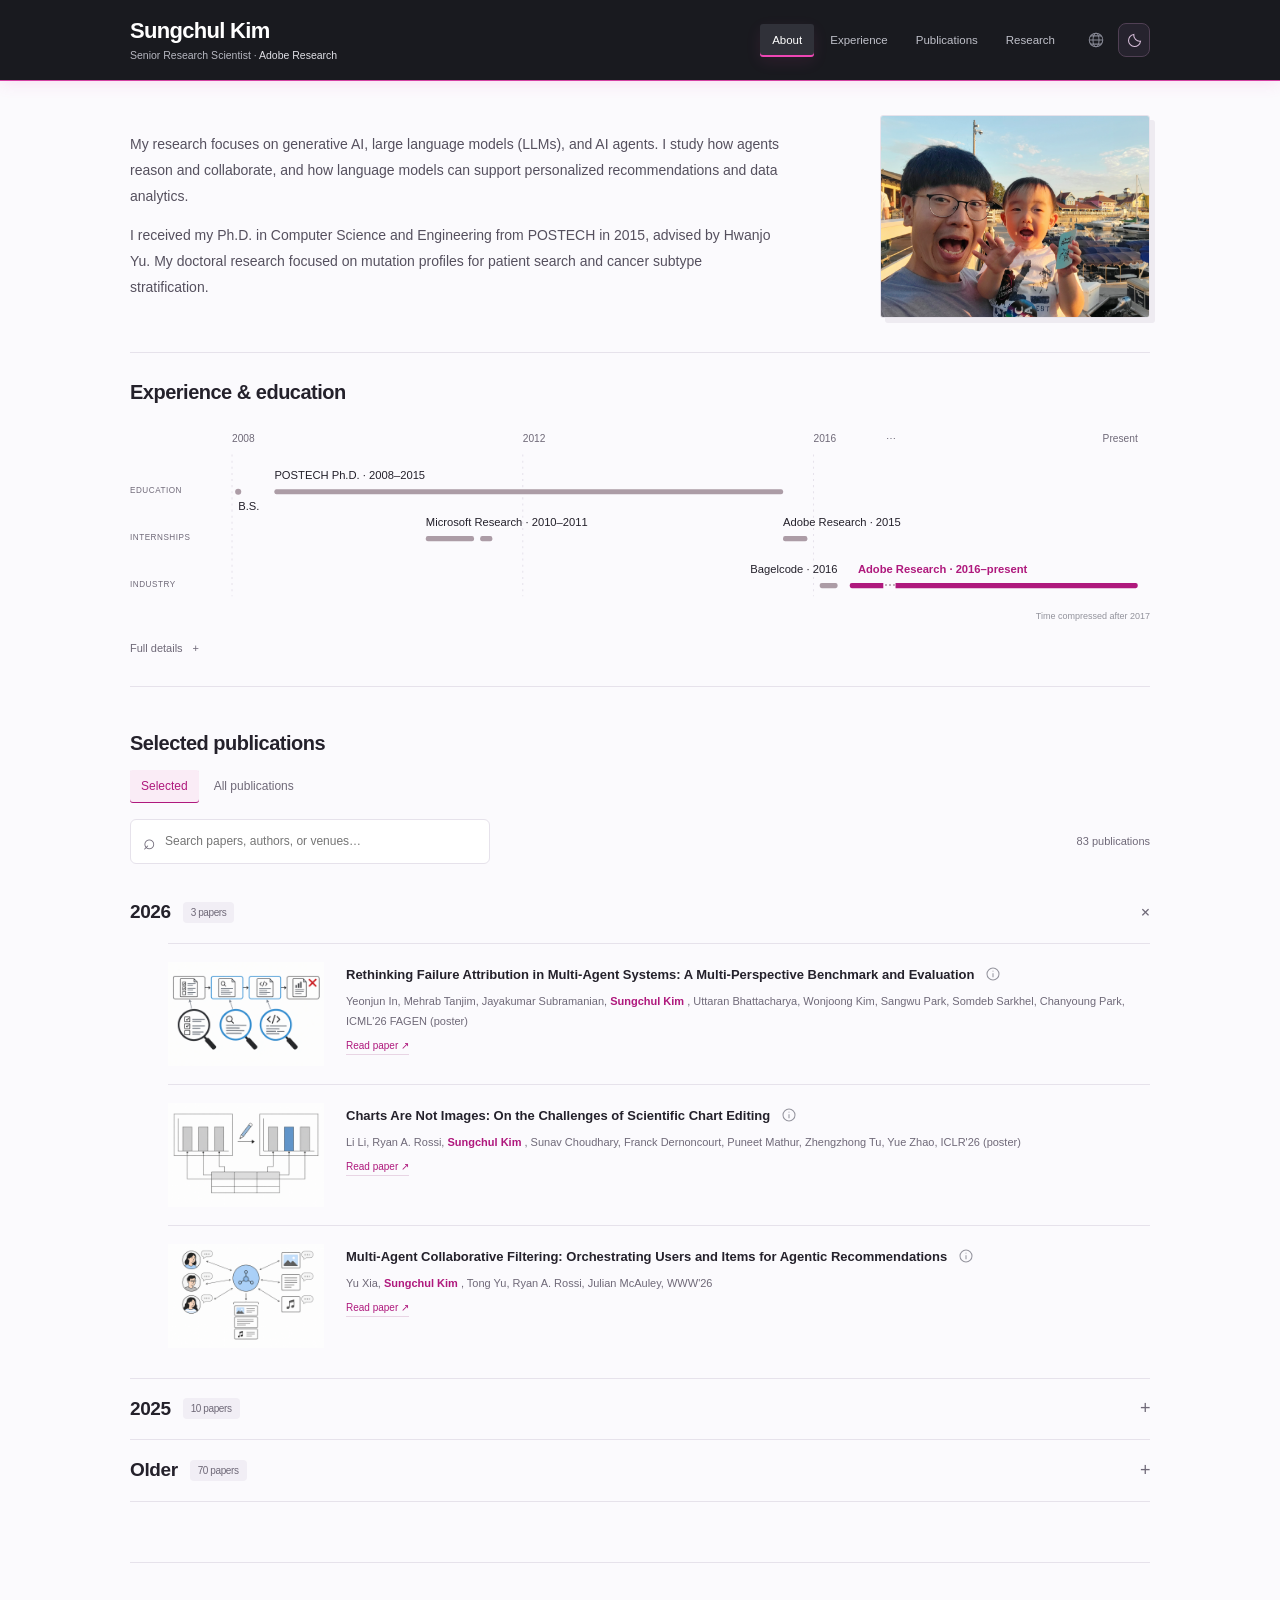
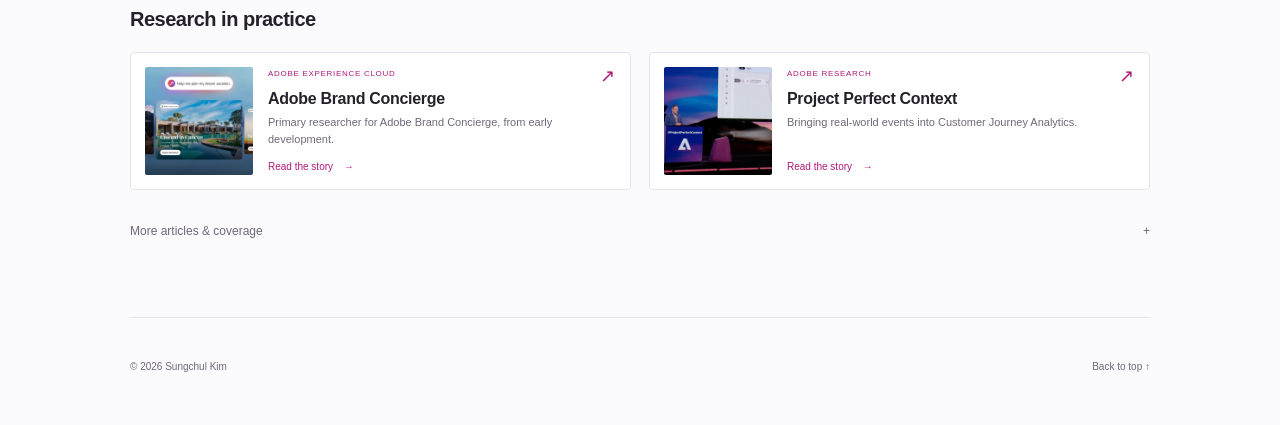
==== commit 565cf970: "Fix author-name typos in publication citations Correct Sungchul Kim, Tong Yu, Seung-won Hwang, and T" ====
--- a/index.html
+++ b/index.html
@@ -29,7 +29,7 @@
 </section>
 <section id="experience" class="section experience-section">
 <div class="experience-heading"><h2>Experience & education</h2></div>
-<div class="career-scroll" role="region" aria-label="Career timeline, with time compressed after 2017"><svg class="career-chart career-chart-desktop" viewBox="0 0 1000 170" role="img" aria-labelledby="career-chart-title-desktop career-chart-description-desktop" xmlns="http://www.w3.org/2000/svg"><title id="career-chart-title-desktop">Experience and education, 2008 to present</title><desc id="career-chart-description-desktop">The shared time scale is compressed after 2017, marked by a small break. POSTECH B.S., February 2008; Ph.D., August 2008–August 2015. Microsoft Research Asia internship, September 2010–May 2011; Redmond internship, June–August 2011. Adobe internship, August–December 2015. Bagelcode, February–May 2016. Adobe Research, July 2016–present. Full details follow the chart.</desc><line class="career-grid" x1="100.00" y1="26" x2="100.00" y2="165"/><text class="career-tick" x="100.00" y="14">2008</text><line class="career-grid" x1="385.17" y1="26" x2="385.17" y2="165"/><text class="career-tick" x="385.17" y="14">2012</text><line class="career-grid" x1="670.35" y1="26" x2="670.35" y2="165"/><text class="career-tick" x="670.35" y="14">2016</text><text class="career-tick" x="988" y="14" text-anchor="end">Present</text><text class="career-lane" x="0" y="64">EDUCATION</text><text class="career-lane" x="0" y="110">INTERNSHIPS</text><text class="career-lane" x="0" y="156">INDUSTRY</text><circle class="career-milestone" cx="106.05" cy="62.5" r="3"><title>POSTECH B.S. · February 2008</title></circle><text class="career-label" x="106.05" y="80">B.S.</text><rect class="period-bar" x="141.58" y="60" width="498.91" height="5" rx="2"><title>POSTECH Ph.D. · August 2008–August 2015</title></rect><text class="career-label" x="141.58" y="50">POSTECH Ph.D. · 2008–2015</text><rect class="period-bar" x="290.12" y="106" width="47.24" height="5" rx="2"><title>Microsoft Research Asia · September 2010–May 2011</title></rect><rect class="period-bar" x="343.40" y="106" width="11.91" height="5" rx="2"><title>Microsoft Research Redmond · June–August 2011</title></rect><text class="career-label" x="290.12" y="96">Microsoft Research · 2010–2011</text><rect class="period-bar" x="640.48" y="106" width="23.81" height="5" rx="2"><title>Adobe Research internship · August–December 2015</title></rect><text class="career-label" x="640.48" y="96">Adobe Research · 2015</text><rect class="period-bar" x="676.40" y="152" width="17.57" height="5" rx="2"><title>Bagelcode · February–May 2016</title></rect><text class="career-label" x="693.96" y="142" text-anchor="end">Bagelcode · 2016</text><rect class="period-bar present" x="705.87" y="152" width="282.13" height="5" rx="2"><title>Adobe Research · July 2016–present</title></rect><text class="career-label current-label" x="713.87" y="142">Adobe Research · 2016–present</text><text class="career-tick" x="741.79" y="14">⋯<title>Time scale compressed after 2017</title></text><rect class="career-break" x="738.79" y="150" width="12" height="9"/><text class="career-break-mark" x="739.79" y="158">⋯<title>Time scale compressed after 2017</title></text></svg><svg class="career-chart career-chart-mobile" viewBox="0 0 340 170" role="img" aria-labelledby="career-chart-title-mobile career-chart-description-mobile" xmlns="http://www.w3.org/2000/svg"><title id="career-chart-title-mobile">Experience and education, 2008 to present</title><desc id="career-chart-description-mobile">The shared time scale is compressed after 2017, marked by a small break. POSTECH B.S., February 2008; Ph.D., August 2008–August 2015. Microsoft Research Asia internship, September 2010–May 2011; Redmond internship, June–August 2011. Adobe internship, August–December 2015. Bagelcode, February–May 2016. Adobe Research, July 2016–present. Full details follow the chart.</desc><line class="career-grid" x1="56.00" y1="26" x2="56.00" y2="165"/><text class="career-tick" x="56.00" y="14">2008</text><line class="career-grid" x1="234.55" y1="26" x2="234.55" y2="165"/><text class="career-tick" x="234.55" y="14">2016</text><text class="career-tick" x="334" y="14" text-anchor="end">Present</text><text class="career-lane" x="0" y="64">Education</text><text class="career-lane" x="0" y="110">Interns</text><text class="career-lane" x="0" y="156">Industry</text><circle class="career-milestone" cx="57.89" cy="62.5" r="3"><title>POSTECH B.S. · February 2008</title></circle><text class="career-label" x="57.89" y="80">B.S.</text><rect class="period-bar" x="69.02" y="60" width="156.19" height="5" rx="2"><title>POSTECH Ph.D. · August 2008–August 2015</title></rect><text class="career-label" x="69.02" y="50">POSTECH Ph.D.</text><rect class="period-bar" x="115.52" y="106" width="14.79" height="5" rx="2"><title>Microsoft Research Asia · September 2010–May 2011</title></rect><rect class="period-bar" x="132.20" y="106" width="3.73" height="5" rx="2"><title>Microsoft Research Redmond · June–August 2011</title></rect><text class="career-label" x="115.52" y="96">MS Research</text><rect class="period-bar" x="225.21" y="106" width="7.46" height="5" rx="2"><title>Adobe Research internship · August–December 2015</title></rect><text class="career-label" x="225.21" y="96">Adobe</text><rect class="period-bar" x="236.45" y="152" width="5.50" height="5" rx="2"><title>Bagelcode · February–May 2016</title></rect><text class="career-label" x="241.95" y="142" text-anchor="end">Bagelcode</text><rect class="period-bar present" x="245.68" y="152" width="88.32" height="5" rx="2"><title>Adobe Research · July 2016–present</title></rect><text class="career-label current-label" x="253.68" y="142">Adobe · 2016–now</text><text class="career-tick" x="256.92" y="14">⋯<title>Time scale compressed after 2017</title></text><rect class="career-break" x="253.92" y="150" width="12" height="9"/><text class="career-break-mark" x="254.92" y="158">⋯<title>Time scale compressed after 2017</title></text></svg></div><p class="chart-note">Time compressed after 2017</p>
+<div class="career-scroll" role="region" aria-label="Career timeline, with time compressed after 2017"><svg class="career-chart career-chart-desktop" viewBox="0 0 1000 170" role="img" aria-labelledby="career-chart-title-desktop career-chart-description-desktop" xmlns="http://www.w3.org/2000/svg"><title id="career-chart-title-desktop">Experience and education, 2008 to present</title><desc id="career-chart-description-desktop">The shared time scale is compressed after 2017, marked by a small break. POSTECH B.S., February 2008; Ph.D., August 2008–August 2015. Microsoft Research Asia internship, September 2010–May 2011; Redmond internship, June–August 2011. Adobe internship, August–December 2015. Bagelcode, February–May 2016. Adobe Research, July 2016–present. Full details follow the chart.</desc><line class="career-grid" x1="100.00" y1="26" x2="100.00" y2="165"/><text class="career-tick" x="100.00" y="14">2008</text><line class="career-grid" x1="385.06" y1="26" x2="385.06" y2="165"/><text class="career-tick" x="385.06" y="14">2012</text><line class="career-grid" x1="670.13" y1="26" x2="670.13" y2="165"/><text class="career-tick" x="670.13" y="14">2016</text><text class="career-tick" x="988" y="14" text-anchor="end">Present</text><text class="career-lane" x="0" y="64">EDUCATION</text><text class="career-lane" x="0" y="110">INTERNSHIPS</text><text class="career-lane" x="0" y="156">INDUSTRY</text><circle class="career-milestone" cx="106.05" cy="62.5" r="3"><title>POSTECH B.S. · February 2008</title></circle><text class="career-label" x="106.05" y="80">B.S.</text><rect class="period-bar" x="141.56" y="60" width="498.72" height="5" rx="2"><title>POSTECH Ph.D. · August 2008–August 2015</title></rect><text class="career-label" x="141.56" y="50">POSTECH Ph.D. · 2008–2015</text><rect class="period-bar" x="290.04" y="106" width="47.22" height="5" rx="2"><title>Microsoft Research Asia · September 2010–May 2011</title></rect><rect class="period-bar" x="343.31" y="106" width="11.90" height="5" rx="2"><title>Microsoft Research Redmond · June–August 2011</title></rect><text class="career-label" x="290.04" y="96">Microsoft Research · 2010–2011</text><rect class="period-bar" x="640.27" y="106" width="23.80" height="5" rx="2"><title>Adobe Research internship · August–December 2015</title></rect><text class="career-label" x="640.27" y="96">Adobe Research · 2015</text><rect class="period-bar" x="676.18" y="152" width="17.56" height="5" rx="2"><title>Bagelcode · February–May 2016</title></rect><text class="career-label" x="693.74" y="142" text-anchor="end">Bagelcode · 2016</text><rect class="period-bar present" x="705.64" y="152" width="282.36" height="5" rx="2"><title>Adobe Research · July 2016–present</title></rect><text class="career-label current-label" x="713.64" y="142">Adobe Research · 2016–present</text><text class="career-tick" x="741.54" y="14">⋯<title>Time scale compressed after 2017</title></text><rect class="career-break" x="738.54" y="150" width="12" height="9"/><text class="career-break-mark" x="739.54" y="158">⋯<title>Time scale compressed after 2017</title></text></svg><svg class="career-chart career-chart-mobile" viewBox="0 0 340 170" role="img" aria-labelledby="career-chart-title-mobile career-chart-description-mobile" xmlns="http://www.w3.org/2000/svg"><title id="career-chart-title-mobile">Experience and education, 2008 to present</title><desc id="career-chart-description-mobile">The shared time scale is compressed after 2017, marked by a small break. POSTECH B.S., February 2008; Ph.D., August 2008–August 2015. Microsoft Research Asia internship, September 2010–May 2011; Redmond internship, June–August 2011. Adobe internship, August–December 2015. Bagelcode, February–May 2016. Adobe Research, July 2016–present. Full details follow the chart.</desc><line class="career-grid" x1="56.00" y1="26" x2="56.00" y2="165"/><text class="career-tick" x="56.00" y="14">2008</text><line class="career-grid" x1="234.49" y1="26" x2="234.49" y2="165"/><text class="career-tick" x="234.49" y="14">2016</text><text class="career-tick" x="334" y="14" text-anchor="end">Present</text><text class="career-lane" x="0" y="64">Education</text><text class="career-lane" x="0" y="110">Interns</text><text class="career-lane" x="0" y="156">Industry</text><circle class="career-milestone" cx="57.89" cy="62.5" r="3"><title>POSTECH B.S. · February 2008</title></circle><text class="career-label" x="57.89" y="80">B.S.</text><rect class="period-bar" x="69.01" y="60" width="156.13" height="5" rx="2"><title>POSTECH Ph.D. · August 2008–August 2015</title></rect><text class="career-label" x="69.01" y="50">POSTECH Ph.D.</text><rect class="period-bar" x="115.50" y="106" width="14.78" height="5" rx="2"><title>Microsoft Research Asia · September 2010–May 2011</title></rect><rect class="period-bar" x="132.17" y="106" width="3.73" height="5" rx="2"><title>Microsoft Research Redmond · June–August 2011</title></rect><text class="career-label" x="115.50" y="96">MS Research</text><rect class="period-bar" x="225.14" y="106" width="7.45" height="5" rx="2"><title>Adobe Research internship · August–December 2015</title></rect><text class="career-label" x="225.14" y="96">Adobe</text><rect class="period-bar" x="236.38" y="152" width="5.50" height="5" rx="2"><title>Bagelcode · February–May 2016</title></rect><text class="career-label" x="241.88" y="142" text-anchor="end">Bagelcode</text><rect class="period-bar present" x="245.60" y="152" width="88.40" height="5" rx="2"><title>Adobe Research · July 2016–present</title></rect><text class="career-label current-label" x="253.60" y="142">Adobe · 2016–now</text><text class="career-tick" x="256.84" y="14">⋯<title>Time scale compressed after 2017</title></text><rect class="career-break" x="253.84" y="150" width="12" height="9"/><text class="career-break-mark" x="254.84" y="158">⋯<title>Time scale compressed after 2017</title></text></svg></div><p class="chart-note">Time compressed after 2017</p>
 <details class="career-details"><summary>Full details <span aria-hidden="true">+</span></summary><dl><div><dt>FEB 2008 · POSTECH</dt><dd>B.S. in Computer Science and Engineering<br><span>Pohang University of Science and Technology</span></dd></div><div><dt>AUG 2008 — AUG 2015 · POSTECH</dt><dd>Ph.D. in Computer Science and Engineering<br><span>Advisor: Hwanjo Yu · Mutation profiles, patient search, and cancer subtype stratification.</span></dd></div><div><dt>SEP 2010 — MAY 2011 · Microsoft Research Asia</dt><dd>Research Intern · Online Advertising<br><span>Mentors: Tie-Yan Liu &amp; Tao Qin · Excellent Intern Certificate</span></dd></div><div><dt>JUN — AUG 2011 · Microsoft Research</dt><dd>Research Intern · Natural Language Processing<br><span>Redmond · Mentor: Kristina Toutanova</span></dd></div><div><dt>AUG — DEC 2015 · Adobe Research</dt><dd>Research Intern · Systems Technology Lab<br><span>Mentor: Eunyee Koh</span></dd></div><div><dt>FEB — MAY 2016 · Bagelcode</dt><dd>Data Analyst<br><span>Bagelcode</span></dd></div><div><dt>JUL 2016 — PRESENT · Adobe Research</dt><dd>Senior Research Scientist<br><span>Large language models, AI agents, and intelligent analytics.</span></dd></div></dl></details>
 </section>
 <section id="publications" class="section"><div class="section-heading"><div><h2>Selected publications</h2></div></div>
@@ -37,8 +37,8 @@
 <div class="publication-toolbar" hidden><label class="search"><span aria-hidden="true">⌕</span><input id="paper-search" type="search" placeholder="Search papers, authors, or venues…" aria-label="Search publications"></label><span id="result-count" role="status" aria-live="polite">114 publications</span></div>
 <div id="publication-list"><details class="year-group" data-year="2027" open><summary>2027 <span class="count">1 paper</span><span class="plus" aria-hidden="true">+</span></summary><ol class="papers"><li id="pub-fe8de16f1974" class="paper" data-year="2027" data-selected="false"><div class="paper-copy"><div class="paper-heading"><h3>Can We Break LLMs Out of Self-Loops? Fine-Grained Reasoning Control with Activation Steering</h3><span class="paper-explanation"><button class="summary-trigger" type="button" aria-label="Summary: Can We Break LLMs Out of Self-Loops? Fine-Grained Reasoning Control with Activation Steering" aria-describedby="pub-fe8de16f1974-summary" aria-expanded="false"><svg viewBox="0 0 20 20" width="16" height="16" fill="none" stroke="currentColor" stroke-width="1.3" aria-hidden="true"><circle cx="10" cy="10" r="7.5"/><path d="M10 9v5M10 5.8v1"/></svg></button><span class="paper-tooltip" role="tooltip" id="pub-fe8de16f1974-summary" hidden><span class="tooltip-heading"><span class="tooltip-label">Summary</span><span class="tooltip-year">2027</span></span><span class="tooltip-body">SOPHIA detects when a language model repeatedly returns to the same reasoning state. It then steers the model’s internal activations during inference to help it leave the loop.</span></span></span></div><p>Sheldon Yu, Tong Yu, Xunyi Jiang, Rohan Surana, Gagan Mundada, Ayush Urs, <strong>Sungchul Kim</strong>, Lina Yao, Julian McAuley, Junda Wu, EACL’27 Findings</p><a class="paper-link" href="https://arxiv.org/abs/2607.18100">Read paper ↗</a></div></li></ol></details>
 <details class="year-group" data-year="2026" open><summary>2026 <span class="count">9 papers</span><span class="plus" aria-hidden="true">+</span></summary><ol class="papers"><li id="pub-ad7f85363364" class="paper paper-illustrated" data-year="2026" data-selected="false"><a class="paper-thumbnail" href="https://aclanthology.org/2026.aacl-long.219/" aria-label="Read Reasoning-Based Personalized Generation for Sparse Users"><img src="assets/papers/grasper.png" alt="GraSPeR predicts missing user-item links, synthesizes aligned reviews, then generates personalized text from real and augmented history." width="1536" height="1024" loading="lazy"></a><div class="paper-copy"><div class="paper-heading"><h3>Reasoning-Based Personalized Generation for Sparse Users</h3><span class="paper-explanation"><button class="summary-trigger" type="button" aria-label="Summary: Reasoning-Based Personalized Generation for Sparse Users" aria-describedby="pub-ad7f85363364-summary" aria-expanded="false"><svg viewBox="0 0 20 20" width="16" height="16" fill="none" stroke="currentColor" stroke-width="1.3" aria-hidden="true"><circle cx="10" cy="10" r="7.5"/><path d="M10 9v5M10 5.8v1"/></svg></button><span class="paper-tooltip" role="tooltip" id="pub-ad7f85363364-summary" hidden><span class="tooltip-heading"><span class="tooltip-label">Summary</span><span class="tooltip-year">2026</span></span><span class="tooltip-body">GraSPer predicts likely user–item interactions and generates supporting context for them. It combines that context with a user’s limited real history to generate more personalized text.</span></span></span></div><p>Bo Ni, Branislav Kveton, Samyadeep Basu, Subhojyoti Mukherjee, Leyao Wang, Franck Dernoncourt, <strong>Sungchul Kim</strong>, Seunghyun Yoon, Zichao Wang, Ruiyi Zhang, Puneet Mathur, Jihyung Kil, Jiuxiang Gu, Nedim Lipka, Yu Wang, Ryan A. Rossi, Tyler Derr, IJCNLP–AACL’26 (Long Paper)</p><a class="paper-link" href="https://aclanthology.org/2026.aacl-long.219/">Read paper ↗</a></div></li><li id="pub-91734d0f3e2a" class="paper" data-year="2026" data-selected="false"><div class="paper-copy"><div class="paper-heading"><h3>Personalized Image Generation with Reasoning and Reflection</h3><span class="paper-explanation"><button class="summary-trigger" type="button" aria-label="Summary: Personalized Image Generation with Reasoning and Reflection" aria-describedby="pub-91734d0f3e2a-summary" aria-expanded="false"><svg viewBox="0 0 20 20" width="16" height="16" fill="none" stroke="currentColor" stroke-width="1.3" aria-hidden="true"><circle cx="10" cy="10" r="7.5"/><path d="M10 9v5M10 5.8v1"/></svg></button><span class="paper-tooltip" role="tooltip" id="pub-91734d0f3e2a-summary" hidden><span class="tooltip-heading"><span class="tooltip-label">Summary</span><span class="tooltip-year">2026</span></span><span class="tooltip-body">PEARL uses signals from a person’s reviews, posts, and images to guide a frozen image generator. It reasons about the user’s preferences and revisits the generated result. The paper also introduces a benchmark for personalized scenes and creative images.</span></span></span></div><p>Bo Ni, Ngoc N. Tran, Qinwen Ge, Franck Dernoncourt, Seunghyun Yoon, Samyadeep Basu, <strong>Sungchul Kim</strong>, Puneet Mathur, Nedim Lipka, Tong Yu, Yu Wang, Ryan A. Rossi, Tyler Derr, arXiv preprint (2026)</p><a class="paper-link" href="https://arxiv.org/abs/2610.00737">Read paper ↗</a></div></li><li id="pub-03c573ea3c45" class="paper" data-year="2026" data-selected="false"><div class="paper-copy"><div class="paper-heading"><h3>MOCHA: Multi-Objective Chebyshev Annealing for Agent Skill Optimization</h3><span class="paper-explanation"><button class="summary-trigger" type="button" aria-label="Summary: MOCHA: Multi-Objective Chebyshev Annealing for Agent Skill Optimization" aria-describedby="pub-03c573ea3c45-summary" aria-expanded="false"><svg viewBox="0 0 20 20" width="16" height="16" fill="none" stroke="currentColor" stroke-width="1.3" aria-hidden="true"><circle cx="10" cy="10" r="7.5"/><path d="M10 9v5M10 5.8v1"/></svg></button><span class="paper-tooltip" role="tooltip" id="pub-03c573ea3c45-summary" hidden><span class="tooltip-heading"><span class="tooltip-label">Summary</span><span class="tooltip-year">2026</span></span><span class="tooltip-body">MOCHA optimizes written skills for language model agents under competing goals such as accuracy and context cost. It searches for skill variants that offer different trade-offs between those goals.</span></span></span></div><p>Md Mehrab Tanjim, Jayakumar Subramanian, Branislav Kveton, Xiang Chen, Subhojyoti Mukherjee, Anlan Zhang, <strong>Sungchul Kim</strong>, Sunav Choudhury, Somdeb Sarkhel, arXiv preprint (2026)</p><a class="paper-link" href="https://arxiv.org/abs/2605.19330v2">Read paper ↗</a></div></li><li id="pub-0dbf34d862a6" class="paper paper-illustrated" data-year="2026" data-selected="true"><a class="paper-thumbnail" href="https://arxiv.org/html/2603.25001v1" aria-label="Read Rethinking Failure Attribution in Multi-Agent Systems: A Multi-Perspective Benchmark and Evaluation"><img src="assets/papers/mp-bench.png" alt="One failed multi-agent execution trace, with three analyst viewpoints identifying different plausible failure steps. Multiple attributions can be reasonable." width="1536" height="1024" loading="lazy"></a><div class="paper-copy"><div class="paper-heading"><h3>Rethinking Failure Attribution in Multi-Agent Systems: A Multi-Perspective Benchmark and Evaluation</h3><span class="paper-explanation"><button class="summary-trigger" type="button" aria-label="Summary: Rethinking Failure Attribution in Multi-Agent Systems: A Multi-Perspective Benchmark and Evaluation" aria-describedby="pub-0dbf34d862a6-summary" aria-expanded="false"><svg viewBox="0 0 20 20" width="16" height="16" fill="none" stroke="currentColor" stroke-width="1.3" aria-hidden="true"><circle cx="10" cy="10" r="7.5"/><path d="M10 9v5M10 5.8v1"/></svg></button><span class="paper-tooltip" role="tooltip" id="pub-0dbf34d862a6-summary" hidden><span class="tooltip-heading"><span class="tooltip-label">Summary</span><span class="tooltip-year">2026</span></span><span class="tooltip-body">When several AI agents fail together, there may be more than one reasonable explanation. MP-Bench evaluates failure diagnosis from multiple perspectives, so debugging is not judged against a single assumed root cause.</span></span></span></div><p>Yeonjun In, Mehrab Tanjim, Jayakumar Subramanian, <strong>Sungchul Kim</strong> , Uttaran Bhattacharya, Wonjoong Kim, Sangwu Park, Somdeb Sarkhel, Chanyoung Park, ICML&#x27;26 FAGEN (poster)</p><a class="paper-link" href="https://arxiv.org/html/2603.25001v1">Read paper ↗</a></div></li><li id="pub-ac571d66ec56" class="paper paper-illustrated" data-year="2026" data-selected="true"><a class="paper-thumbnail" href="https://arxiv.org/html/2512.00752v1" aria-label="Read Charts Are Not Images: On the Challenges of Scientific Chart Editing"><img src="assets/papers/figedit.png" alt="Editing a chart requires preserving its data and graphical structure; visual similarity alone does not establish semantic correctness." width="1536" height="1024" loading="lazy"></a><div class="paper-copy"><div class="paper-heading"><h3>Charts Are Not Images: On the Challenges of Scientific Chart Editing</h3><span class="paper-explanation"><button class="summary-trigger" type="button" aria-label="Summary: Charts Are Not Images: On the Challenges of Scientific Chart Editing" aria-describedby="pub-ac571d66ec56-summary" aria-expanded="false"><svg viewBox="0 0 20 20" width="16" height="16" fill="none" stroke="currentColor" stroke-width="1.3" aria-hidden="true"><circle cx="10" cy="10" r="7.5"/><path d="M10 9v5M10 5.8v1"/></svg></button><span class="paper-tooltip" role="tooltip" id="pub-ac571d66ec56-summary" hidden><span class="tooltip-heading"><span class="tooltip-label">Summary</span><span class="tooltip-year">2026</span></span><span class="tooltip-body">A chart edit must preserve the meaning of its data, not just look convincing. FigEdit tests changes to scientific charts and shows why image-editing models and pixel-based scores can miss structurally incorrect results.</span></span></span></div><p>Li Li, Ryan A. Rossi, <strong>Sungchul Kim</strong> , Sunav Choudhary, Franck Dernoncourt, Puneet Mathur, Zhengzhong Tu, Yue Zhao, ICLR&#x27;26 (poster)</p><a class="paper-link" href="https://arxiv.org/html/2512.00752v1">Read paper ↗</a></div></li><li id="pub-28ea3525df7b" class="paper paper-illustrated" data-year="2026" data-selected="true"><a class="paper-thumbnail" href="https://arxiv.org/html/2511.18413v2" aria-label="Read Multi-Agent Collaborative Filtering: Orchestrating Users and Items for Agentic Recommendations"><img src="assets/papers/macf.png" alt="MACF orchestrates similar-user and relevant-item agents through adaptive discussion and recruitment for personalized recommendations." width="1536" height="1024" loading="lazy"></a><div class="paper-copy"><div class="paper-heading"><h3>Multi-Agent Collaborative Filtering: Orchestrating Users and Items for Agentic Recommendations</h3><span class="paper-explanation"><button class="summary-trigger" type="button" aria-label="Summary: Multi-Agent Collaborative Filtering: Orchestrating Users and Items for Agentic Recommendations" aria-describedby="pub-28ea3525df7b-summary" aria-expanded="false"><svg viewBox="0 0 20 20" width="16" height="16" fill="none" stroke="currentColor" stroke-width="1.3" aria-hidden="true"><circle cx="10" cy="10" r="7.5"/><path d="M10 9v5M10 5.8v1"/></svg></button><span class="paper-tooltip" role="tooltip" id="pub-28ea3525df7b-summary" hidden><span class="tooltip-heading"><span class="tooltip-label">Summary</span><span class="tooltip-year">2026</span></span><span class="tooltip-body">MACF turns similar users and relevant items into collaborating AI agents. An orchestrator manages their discussion and recruits useful participants, bringing collaborative filtering signals into an agent-based recommender.</span></span></span></div><p>Yu Xia, <strong>Sungchul Kim</strong> , Tong Yu, Ryan A. Rossi, Julian McAuley, WWW&#x27;26</p><a class="paper-link" href="https://arxiv.org/html/2511.18413v2">Read paper ↗</a></div></li><li id="pub-aeebd1a0948d" class="paper paper-illustrated" data-year="2026" data-selected="false"><a class="paper-thumbnail" href="https://aclanthology.org/2026.eacl-long.200/" aria-label="Read A Survey on LLM-based Conversational User Simulation"><img src="assets/papers/user-simulation.png" alt="This survey organizes conversational user simulation by who is simulated, what is simulated, and how, with techniques and evaluation." width="1536" height="1024" loading="lazy"></a><div class="paper-copy"><div class="paper-heading"><h3>A Survey on LLM-based Conversational User Simulation</h3><span class="paper-explanation"><button class="summary-trigger" type="button" aria-label="Summary: A Survey on LLM-based Conversational User Simulation" aria-describedby="pub-aeebd1a0948d-summary" aria-expanded="false"><svg viewBox="0 0 20 20" width="16" height="16" fill="none" stroke="currentColor" stroke-width="1.3" aria-hidden="true"><circle cx="10" cy="10" r="7.5"/><path d="M10 9v5M10 5.8v1"/></svg></button><span class="paper-tooltip" role="tooltip" id="pub-aeebd1a0948d-summary" hidden><span class="tooltip-heading"><span class="tooltip-label">Summary</span><span class="tooltip-year">2026</span></span><span class="tooltip-body">A guide to using language models as simulated conversational users. The survey organizes who is simulated, what behavior is modeled, and how simulators are built and evaluated, with open questions about realistic and reliable simulation.</span></span></span></div><p>Bo Ni, Yu Wang, Leyao Wang, Branislav Kveton, Franck Dernoncourt, Yu Xia, Hongjie Chen, Reuben Luera, Samyadeep Basu, Subhojyoti Mukherjee, Puneet Mathur, Nesreen Ahmed, Junda Wu, Li Li, Huixin Zhang, Ruiyi Zhang, Tong Yu, <strong>Sungchul Kim</strong> , Jiuxiang Gu, Zhengzhong Tu, Alexa Siu, Zichao Wang, David Yoon, Nedim Lipka, Namyong Park, Zihao Lin, Trung Bui, Yue Zhao, Tyler Derr, Ryan A. Rossi, EACL&#x27;26</p><a class="paper-link" href="https://aclanthology.org/2026.eacl-long.200/">Read paper ↗</a></div></li><li id="pub-705abf4a1095" class="paper paper-illustrated" data-year="2026" data-selected="false"><a class="paper-thumbnail" href="https://ojs.aaai.org/index.php/AAAI/article/view/40976" aria-label="Read VipAct: Visual-Perception Enhancement via Specialized VLM Agent Collaboration and Tool-use"><img src="assets/papers/vipact.png" alt="VipAct coordinates specialized VLM agents and vision tools to gather fine-grained visual evidence and reason about an image." width="1536" height="1024" loading="lazy"></a><div class="paper-copy"><div class="paper-heading"><h3>VipAct: Visual-Perception Enhancement via Specialized VLM Agent Collaboration and Tool-use</h3><span class="paper-explanation"><button class="summary-trigger" type="button" aria-label="Summary: VipAct: Visual-Perception Enhancement via Specialized VLM Agent Collaboration and Tool-use" aria-describedby="pub-705abf4a1095-summary" aria-expanded="false"><svg viewBox="0 0 20 20" width="16" height="16" fill="none" stroke="currentColor" stroke-width="1.3" aria-hidden="true"><circle cx="10" cy="10" r="7.5"/><path d="M10 9v5M10 5.8v1"/></svg></button><span class="paper-tooltip" role="tooltip" id="pub-705abf4a1095-summary" hidden><span class="tooltip-heading"><span class="tooltip-label">Summary</span><span class="tooltip-year">2026</span></span><span class="tooltip-body">VipAct helps a vision-language model inspect details it might otherwise miss. A coordinating agent works with specialist agents and visual tools, combining their evidence to answer questions that require precise visual understanding.</span></span></span></div><p>Zhehao Zhang, Ryan A. Rossi, Tong Yu, Franck Dernoncourt, Ruiyi Zhang, Jiuxiang Gu, <strong>Sungchul Kim</strong> , Xiang Chen, Zichao Wang, Nedim Lipka, AAAI&#x27;26</p><a class="paper-link" href="https://ojs.aaai.org/index.php/AAAI/article/view/40976">Read paper ↗</a></div></li><li id="pub-5bb93da0b073" class="paper" data-year="2026" data-selected="false"><div class="paper-copy"><div class="paper-heading"><h3>Do Large Multimodal Models Solve Caption Generation for Scientific Figures? Lessons Learned from SciCap Challenge 2023</h3><span class="paper-explanation"><button class="summary-trigger" type="button" aria-label="Summary: Do Large Multimodal Models Solve Caption Generation for Scientific Figures? Lessons Learned from SciCap Challenge 2023" aria-describedby="pub-5bb93da0b073-summary" aria-expanded="false"><svg viewBox="0 0 20 20" width="16" height="16" fill="none" stroke="currentColor" stroke-width="1.3" aria-hidden="true"><circle cx="10" cy="10" r="7.5"/><path d="M10 9v5M10 5.8v1"/></svg></button><span class="paper-tooltip" role="tooltip" id="pub-5bb93da0b073-summary" hidden><span class="tooltip-heading"><span class="tooltip-label">Summary</span><span class="tooltip-year">2026</span></span><span class="tooltip-body">This analysis of the SciCap Challenge compares captions for scientific figures. Professional editors preferred GPT-4V captions to the other entries and the original captions, and the authors examine whether those preferences indicate that the task is solved.</span></span></span></div><p>Ting-Yao Hsu, Yi-Li Hsu, Shaurya Rohatgi, Chieh-Yang Huang, Ho Yin Sam Ng, Ryan Rossi, <strong>Sungchul Kim</strong>, Tong Yu, Lun-Wei Ku, Clyde Lee Giles, Ting-Hao Huang, TACL’26</p><a class="paper-link" href="https://aclanthology.org/2026.tacl-1.12/">Read paper ↗</a></div></li></ol></details>
-<details class="year-group" data-year="2025"><summary>2025 <span class="count">20 papers</span><span class="plus" aria-hidden="true">+</span></summary><ol class="papers"><li id="pub-06b3b1840ce3" class="paper" data-year="2025" data-selected="true"><div class="paper-copy"><div class="paper-heading"><h3>SAND: Boosting LLM Agents with Self-Taught Action Deliberation</h3><span class="paper-explanation"><button class="summary-trigger" type="button" aria-label="Summary: SAND: Boosting LLM Agents with Self-Taught Action Deliberation" aria-describedby="pub-06b3b1840ce3-summary" aria-expanded="false"><svg viewBox="0 0 20 20" width="16" height="16" fill="none" stroke="currentColor" stroke-width="1.3" aria-hidden="true"><circle cx="10" cy="10" r="7.5"/><path d="M10 9v5M10 5.8v1"/></svg></button><span class="paper-tooltip" role="tooltip" id="pub-06b3b1840ce3-summary" hidden><span class="tooltip-heading"><span class="tooltip-label">Summary</span><span class="tooltip-year">2025</span></span><span class="tooltip-body">SAND teaches an AI agent to compare possible actions before choosing one. It creates its own deliberation examples using sampled actions and feedback from execution, then learns from those examples through repeated fine-tuning.</span></span></span></div><p>Yu Xia, Yiran Jenny Shen, Junda Wu, Tong Yu, <strong>Sungchul Kim</strong>, Ryan A. Rossi, Lina Yao, Julian McAuley, EMNLP’25</p><a class="paper-link" href="https://aclanthology.org/2025.emnlp-main.152/">Source ↗</a></div></li><li id="pub-1462975a8e36" class="paper" data-year="2025" data-selected="false"><div class="paper-copy"><div class="paper-heading"><h3>Disambiguation in Conversational Question Answering in the Era of LLMs and Agents: A Survey</h3><span class="paper-explanation"><button class="summary-trigger" type="button" aria-label="Summary: Disambiguation in Conversational Question Answering in the Era of LLMs and Agents: A Survey" aria-describedby="pub-1462975a8e36-summary" aria-expanded="false"><svg viewBox="0 0 20 20" width="16" height="16" fill="none" stroke="currentColor" stroke-width="1.3" aria-hidden="true"><circle cx="10" cy="10" r="7.5"/><path d="M10 9v5M10 5.8v1"/></svg></button><span class="paper-tooltip" role="tooltip" id="pub-1462975a8e36-summary" hidden><span class="tooltip-heading"><span class="tooltip-label">Summary</span><span class="tooltip-year">2025</span></span><span class="tooltip-body">People often ask questions with several possible meanings. This survey explains how conversational systems detect ambiguity, rewrite questions, cover multiple interpretations, or ask for clarification, and how these choices are evaluated.</span></span></span></div><p>Mehrab Tanjim, Yeonjun In, Xiang Chen, Victor Bursztyn, Ryan A. Rossi, <strong>Sungchul Kim</strong>, Guang-Jie Ren, Vaishnavi Muppala, Shun Jiang, Yongsung Kim, Chanyoung Park, EMNLP’25</p><a class="paper-link" href="https://aclanthology.org/2025.emnlp-main.482/">Source ↗</a></div></li><li id="pub-8189af219cc9" class="paper" data-year="2025" data-selected="false"><div class="paper-copy"><div class="paper-heading"><h3>Mitigating Visual Knowledge Forgetting in MLLM Instruction-tuning via Modality-decoupled Gradient Descent</h3><span class="paper-explanation"><button class="summary-trigger" type="button" aria-label="Summary: Mitigating Visual Knowledge Forgetting in MLLM Instruction-tuning via Modality-decoupled Gradient Descent" aria-describedby="pub-8189af219cc9-summary" aria-expanded="false"><svg viewBox="0 0 20 20" width="16" height="16" fill="none" stroke="currentColor" stroke-width="1.3" aria-hidden="true"><circle cx="10" cy="10" r="7.5"/><path d="M10 9v5M10 5.8v1"/></svg></button><span class="paper-tooltip" role="tooltip" id="pub-8189af219cc9-summary" hidden><span class="tooltip-heading"><span class="tooltip-label">Summary</span><span class="tooltip-year">2025</span></span><span class="tooltip-body">Teaching a multimodal model new instructions can weaken visual knowledge it already learned. This work separates parts of the training update to preserve rich visual representations while still adapting to the new task.</span></span></span></div><p>Junda Wu, Yuxin Xiong, Xintong Li, Yu Xia, Yu Wang, Tong Yu, <strong>Sungchul Kim</strong>, Ryan A. Rossi, Lina Yao, Jingbo Shang, Julian McAuley, EMNLP’25 Findings</p><a class="paper-link" href="https://arxiv.org/abs/2502.11740">Source ↗</a></div></li><li id="pub-10e2df0bd488" class="paper" data-year="2025" data-selected="true"><div class="paper-copy"><div class="paper-heading"><h3>Is Safety Standard Same for Everyone? User-Specific Safety Evaluation of Large Language Models</h3><span class="paper-explanation"><button class="summary-trigger" type="button" aria-label="Summary: Is Safety Standard Same for Everyone? User-Specific Safety Evaluation of Large Language Models" aria-describedby="pub-10e2df0bd488-summary" aria-expanded="false"><svg viewBox="0 0 20 20" width="16" height="16" fill="none" stroke="currentColor" stroke-width="1.3" aria-hidden="true"><circle cx="10" cy="10" r="7.5"/><path d="M10 9v5M10 5.8v1"/></svg></button><span class="paper-tooltip" role="tooltip" id="pub-10e2df0bd488-summary" hidden><span class="tooltip-heading"><span class="tooltip-label">Summary</span><span class="tooltip-year">2025</span></span><span class="tooltip-body">A response that is safe for one user may be inappropriate for another. U-SAFEBENCH tests whether language models account for individual user profiles, and examines a reasoning-based way to improve that behavior.</span></span></span></div><p>Yeonjun In, Wonjoong Kim, Kanghoon Yoon, <strong>Sungchul Kim</strong>, Mehrab Tanjim, Sangwu Park, Kibum Kim, Chanyoung Park, EMNLP’25 Findings</p><a class="paper-link" href="https://aclanthology.org/2025.findings-emnlp.353/">Source ↗</a></div></li><li id="pub-ec97bc4e1de2" class="paper" data-year="2025" data-selected="false"><div class="paper-copy"><div class="paper-heading"><h3>LaMP-Cap: Personalized Figure Caption Generation With Multimodal Figure Profiles</h3><span class="paper-explanation"><button class="summary-trigger" type="button" aria-label="Summary: LaMP-Cap: Personalized Figure Caption Generation With Multimodal Figure Profiles" aria-describedby="pub-ec97bc4e1de2-summary" aria-expanded="false"><svg viewBox="0 0 20 20" width="16" height="16" fill="none" stroke="currentColor" stroke-width="1.3" aria-hidden="true"><circle cx="10" cy="10" r="7.5"/><path d="M10 9v5M10 5.8v1"/></svg></button><span class="paper-tooltip" role="tooltip" id="pub-ec97bc4e1de2-summary" hidden><span class="tooltip-heading"><span class="tooltip-label">Summary</span><span class="tooltip-year">2025</span></span><span class="tooltip-body">LaMP-Cap studies captions that match an author&#x27;s style and context. Its dataset provides related figures, captions, and surrounding text as a multimodal profile, letting a model use more than a generic captioning prompt.</span></span></span></div><p>Ho Yin Sam Ng, Ting-Yao Hsu, Aashish Anantha Ramakrishnan, Branislav Kveton, Nedim Lipka, Franck Dernoncourt, Dongwon Lee, Tong Yu, <strong>Sungchul Kim</strong>, Ryan A. Rossi, Ting-Hao Kenneth Huang, EMNLP’25 Findings</p><a class="paper-link" href="https://aclanthology.org/2025.findings-emnlp.521/">Source ↗</a></div></li><li id="pub-221b15569ee7" class="paper" data-year="2025" data-selected="true"><div class="paper-copy"><div class="paper-heading"><h3>Augment before You Try: Knowledge-Enhanced Table Question Answering via Table Expansion</h3><span class="paper-explanation"><button class="summary-trigger" type="button" aria-label="Summary: Augment before You Try: Knowledge-Enhanced Table Question Answering via Table Expansion" aria-describedby="pub-221b15569ee7-summary" aria-expanded="false"><svg viewBox="0 0 20 20" width="16" height="16" fill="none" stroke="currentColor" stroke-width="1.3" aria-hidden="true"><circle cx="10" cy="10" r="7.5"/><path d="M10 9v5M10 5.8v1"/></svg></button><span class="paper-tooltip" role="tooltip" id="pub-221b15569ee7-summary" hidden><span class="tooltip-heading"><span class="tooltip-label">Summary</span><span class="tooltip-year">2025</span></span><span class="tooltip-body">A table may not contain everything needed to answer a question. This approach puts missing external knowledge into an additional table, then queries the original and added tables together with SQL.</span></span></span></div><p>Yujian Liu, Jiabao Ji, Tong Yu, Ryan A. Rossi, <strong>Sungchul Kim</strong>, Handong Zhao, Ritwik Sinha, Yang Zhang, Shiyu Chang, EMNLP’25 Findings</p><a class="paper-link" href="https://arxiv.org/abs/2401.15555">Source ↗</a></div></li><li id="pub-6b405ee613be" class="paper" data-year="2025" data-selected="false"><div class="paper-copy"><div class="paper-heading"><h3>Traceable and Explainable Multimodal Large Language Models: An Information-Theoretic View</h3><span class="paper-explanation"><button class="summary-trigger" type="button" aria-label="Summary: Traceable and Explainable Multimodal Large Language Models: An Information-Theoretic View" aria-describedby="pub-6b405ee613be-summary" aria-expanded="false"><svg viewBox="0 0 20 20" width="16" height="16" fill="none" stroke="currentColor" stroke-width="1.3" aria-hidden="true"><circle cx="10" cy="10" r="7.5"/><path d="M10 9v5M10 5.8v1"/></svg></button><span class="paper-tooltip" role="tooltip" id="pub-6b405ee613be-summary" hidden><span class="tooltip-heading"><span class="tooltip-label">Summary</span><span class="tooltip-year">2025</span></span><span class="tooltip-body">This work studies how text instructions change the visual information inside a multimodal model. Information-theoretic measurements and an interpretable concept space help trace those changes across model layers.</span></span></span></div><p>Zihan Huang, Junda Wu, Rohan Surana, Raghav Jain, Tong Yu, Raghavendra Addanki, David Arbour, <strong>Sungchul Kim</strong> , Julian McAuley, COLM&#x27;25</p><a class="paper-link" href="https://openreview.net/forum?id=pQm66IPmeE">Source ↗</a></div></li><li id="pub-ec9d49e34fdb" class="paper" data-year="2025" data-selected="false"><div class="paper-copy"><div class="paper-heading"><h3>Doc-React: Multi-page Heterogeneous Document Question-answering</h3><span class="paper-explanation"><button class="summary-trigger" type="button" aria-label="Summary: Doc-React: Multi-page Heterogeneous Document Question-answering" aria-describedby="pub-ec9d49e34fdb-summary" aria-expanded="false"><svg viewBox="0 0 20 20" width="16" height="16" fill="none" stroke="currentColor" stroke-width="1.3" aria-hidden="true"><circle cx="10" cy="10" r="7.5"/><path d="M10 9v5M10 5.8v1"/></svg></button><span class="paper-tooltip" role="tooltip" id="pub-ec9d49e34fdb-summary" hidden><span class="tooltip-heading"><span class="tooltip-label">Summary</span><span class="tooltip-year">2025</span></span><span class="tooltip-body">Doc-React answers questions that span text and figures across several document pages. It repeatedly refines what to retrieve using feedback, seeking useful evidence while reducing uncertainty instead of relying on one retrieval pass.</span></span></span></div><p>Junda Wu, Yu Xia, Tong Yu, Xiang Chen, Sai Sree Harsha, Akash V Maharaj, Ruiyi Zhang, Victor Bursztyn, <strong>Sungchul Kim</strong> , Ryan A. Rossi, Julian McAuley, Yunyao Li, Ritwik Sinha , ACL 2025</p><a class="paper-link" href="https://aclanthology.org/2025.acl-short.6/">Source ↗</a></div></li><li id="pub-10567486bc13" class="paper" data-year="2025" data-selected="false"><div class="paper-copy"><div class="paper-heading"><h3>From Selection to Generation: A Survey of LLM-based Active Learning</h3><span class="paper-explanation"><button class="summary-trigger" type="button" aria-label="Summary: From Selection to Generation: A Survey of LLM-based Active Learning" aria-describedby="pub-10567486bc13-summary" aria-expanded="false"><svg viewBox="0 0 20 20" width="16" height="16" fill="none" stroke="currentColor" stroke-width="1.3" aria-hidden="true"><circle cx="10" cy="10" r="7.5"/><path d="M10 9v5M10 5.8v1"/></svg></button><span class="paper-tooltip" role="tooltip" id="pub-10567486bc13-summary" hidden><span class="tooltip-heading"><span class="tooltip-label">Summary</span><span class="tooltip-year">2025</span></span><span class="tooltip-body">Active learning seeks useful training data with less labeling effort. This survey examines how language models can select examples, supply annotations, and generate new examples, and how those roles change the learning loop.</span></span></span></div><p>Yu Xia, Subhojyoti Mukherjee, Zhouhang Xie, Junda Wu, Xintong Li, Ryan Aponte, Hanjia Lyu, Joe Barrow, Hongjie Chen, Franck Dernoncourt, Branislav Kveton, Tong Yu, Ruiyi Zhang, Jiuxiang Gu, Nesreen K. Ahmed, Yu Wang, Xiang Chen, Hanieh Deilamsalehy, <strong>Sungchul Kim</strong> , Zhengmian Hu, Yue Zhao, Nedim Lipka, Seunghyun Yoon, Ting-Hao Kenneth Huang, Zichao Wang, Puneet Mathur, Soumyabrata Pal, Koyel Mukherjee, Zhehao Zhang, Namyong Park, Thien Huu Nguyen, Jiebo Luo, Ryan A. Rossi, Julian McAuley, ACL 2025</p><a class="paper-link" href="https://aclanthology.org/2025.acl-long.708/">Source ↗</a></div></li><li id="pub-a68b8da68e42" class="paper" data-year="2025" data-selected="false"><div class="paper-copy"><div class="paper-heading"><h3>Click, Type, Repeat: A Comprehensive Survey on GUI Agents</h3><span class="paper-explanation"><button class="summary-trigger" type="button" aria-label="Summary: Click, Type, Repeat: A Comprehensive Survey on GUI Agents" aria-describedby="pub-a68b8da68e42-summary" aria-expanded="false"><svg viewBox="0 0 20 20" width="16" height="16" fill="none" stroke="currentColor" stroke-width="1.3" aria-hidden="true"><circle cx="10" cy="10" r="7.5"/><path d="M10 9v5M10 5.8v1"/></svg></button><span class="paper-tooltip" role="tooltip" id="pub-a68b8da68e42-summary" hidden><span class="tooltip-heading"><span class="tooltip-label">Summary</span><span class="tooltip-year">2025</span></span><span class="tooltip-body">A survey of AI agents that operate computers by clicking, typing, and reading screens. It organizes their perception, reasoning, planning, and action components, alongside training methods, benchmarks, and unresolved challenges.</span></span></span></div><p>Dang Nguyen, Jian Chen, Yu Wang, Gang Wu, Namyong Park, Zhengmian Hu, Hanjia Lyu, Junda Wu, Ryan Aponte, Yu Xia, Xintong Li, Jing Shi, Hongjie Chen, Viet Dac Lai, Zhouhang Xie, <strong>Sungchul Kim</strong> , Ruiyi Zhang, Tong Yu, Mehrab Tanjim, Nesreen K. Ahmed, Puneet Mathur, Seunghyun Yoon, Lina Yao, Branislav Kveton, Jihyung Kil, Thien Huu Nguyen, Trung Bui, Tianyi Zhou, Ryan A. Rossi, Franck Dernoncourt , ACL 2025</p><a class="paper-link" href="https://openreview.net/pdf?id=ccYWyKCQUu">Source ↗</a></div></li><li id="pub-9f672dbbf452" class="paper" data-year="2025" data-selected="true"><div class="paper-copy"><div class="paper-heading"><h3>Knowledge-Aware Query Expansion with Large Language Models for Textual and Relational Retrieval</h3><span class="paper-explanation"><button class="summary-trigger" type="button" aria-label="Summary: Knowledge-Aware Query Expansion with Large Language Models for Textual and Relational Retrieval" aria-describedby="pub-9f672dbbf452-summary" aria-expanded="false"><svg viewBox="0 0 20 20" width="16" height="16" fill="none" stroke="currentColor" stroke-width="1.3" aria-hidden="true"><circle cx="10" cy="10" r="7.5"/><path d="M10 9v5M10 5.8v1"/></svg></button><span class="paper-tooltip" role="tooltip" id="pub-9f672dbbf452-summary" hidden><span class="tooltip-heading"><span class="tooltip-label">Summary</span><span class="tooltip-year">2025</span></span><span class="tooltip-body">A search request can specify both meaning and relationships, such as product compatibility. This method uses a knowledge graph to expand queries with relational context as well as text, helping retrieval respect those structured requirements.</span></span></span></div><p>Yu Xia, Junda Wu, <strong>Sungchul Kim</strong> , Tong Yu, Ryan A. Rossi, Haoliang Wang, Julian McAuley, NAACL&#x27;25</p><a class="paper-link" href="https://aclanthology.org/2025.naacl-long.216/">Source ↗</a></div></li><li id="pub-71d054243fa5" class="paper" data-year="2025" data-selected="true"><div class="paper-copy"><div class="paper-heading"><h3>Diversify-verify-adapt: Efficient and Robust Retrieval-Augmented Ambiguous Question Answering</h3><span class="paper-explanation"><button class="summary-trigger" type="button" aria-label="Summary: Diversify-verify-adapt: Efficient and Robust Retrieval-Augmented Ambiguous Question Answering" aria-describedby="pub-71d054243fa5-summary" aria-expanded="false"><svg viewBox="0 0 20 20" width="16" height="16" fill="none" stroke="currentColor" stroke-width="1.3" aria-hidden="true"><circle cx="10" cy="10" r="7.5"/><path d="M10 9v5M10 5.8v1"/></svg></button><span class="paper-tooltip" role="tooltip" id="pub-71d054243fa5-summary" hidden><span class="tooltip-heading"><span class="tooltip-label">Summary</span><span class="tooltip-year">2025</span></span><span class="tooltip-body">An ambiguous question can need evidence for several interpretations. DIVA broadens the retrieved material, checks its quality, and adjusts the answering strategy, balancing answer coverage with the cost of repeated retrieval.</span></span></span></div><p>Yeonjun In, <strong>Sungchul Kim</strong> , Ryan A. Rossi, Mehrab Tanjim, Tong Yu, Ritwik Sinha, Chanyoung Park, NAACL&#x27;25</p><a class="paper-link" href="https://arxiv.org/abs/2409.02361">Source ↗</a></div></li><li id="pub-ed9039220605" class="paper" data-year="2025" data-selected="false"><div class="paper-copy"><div class="paper-heading"><h3>Self-Debiasing Large Language Models: Zero-Shot Recognition and Reduction of Stereotypes</h3><span class="paper-explanation"><button class="summary-trigger" type="button" aria-label="Summary: Self-Debiasing Large Language Models: Zero-Shot Recognition and Reduction of Stereotypes" aria-describedby="pub-ed9039220605-summary" aria-expanded="false"><svg viewBox="0 0 20 20" width="16" height="16" fill="none" stroke="currentColor" stroke-width="1.3" aria-hidden="true"><circle cx="10" cy="10" r="7.5"/><path d="M10 9v5M10 5.8v1"/></svg></button><span class="paper-tooltip" role="tooltip" id="pub-ed9039220605-summary" hidden><span class="tooltip-heading"><span class="tooltip-label">Summary</span><span class="tooltip-year">2025</span></span><span class="tooltip-body">Can a language model reduce its own stereotyping without retraining? This work tests simple explanation and reprompting strategies, using the model&#x27;s existing capabilities to recognize and revise biased responses.</span></span></span></div><p>Isabel O. Gallegos, Ryan Aponte, Ryan A. Rossi, Joe Barrow, Mehrab Tanjim, Tong Yu, Hanieh Deilamsalehy, Ruiyi Zhang, <strong>Sungchul Kim</strong> , Franck Dernoncourt, Nedim Lipka, Deonna Owens, Jiuxiang Gu, NAACL&#x27;25</p><a class="paper-link" href="https://aclanthology.org/2025.naacl-short.74/">Source ↗</a></div></li><li id="pub-23ee6604672f" class="paper" data-year="2025" data-selected="false"><div class="paper-copy"><div class="paper-heading"><h3>Interactive Visualization Recommendation with Hier-SUCB</h3><span class="paper-explanation"><button class="summary-trigger" type="button" aria-label="Summary: Interactive Visualization Recommendation with Hier-SUCB" aria-describedby="pub-23ee6604672f-summary" aria-expanded="false"><svg viewBox="0 0 20 20" width="16" height="16" fill="none" stroke="currentColor" stroke-width="1.3" aria-hidden="true"><circle cx="10" cy="10" r="7.5"/><path d="M10 9v5M10 5.8v1"/></svg></button><span class="paper-tooltip" role="tooltip" id="pub-23ee6604672f-summary" hidden><span class="tooltip-heading"><span class="tooltip-label">Summary</span><span class="tooltip-year">2025</span></span><span class="tooltip-body">Different people want different charts, and their preferences can change during analysis. Hier-SUCB learns from interactive feedback to recommend visualizations while balancing familiar choices with exploration of new ones.</span></span></span></div><p>Songwen Hu, Ryan A. Rossi, Tong Yu, Junda Wu, Handong Zhao, <strong>Sungchul Kim</strong> , Shuai Li, WWW’25</p><a class="paper-link" href="https://doi.org/10.1145/3696410.3714697">Source ↗</a></div></li><li id="pub-f26c59e15778" class="paper" data-year="2025" data-selected="true"><div class="paper-copy"><div class="paper-heading"><h3>Personalizing Data Delivery: Investigating User Characteristics and Enhancing LLM Predictions</h3><span class="paper-explanation"><button class="summary-trigger" type="button" aria-label="Summary: Personalizing Data Delivery: Investigating User Characteristics and Enhancing LLM Predictions" aria-describedby="pub-f26c59e15778-summary" aria-expanded="false"><svg viewBox="0 0 20 20" width="16" height="16" fill="none" stroke="currentColor" stroke-width="1.3" aria-hidden="true"><circle cx="10" cy="10" r="7.5"/><path d="M10 9v5M10 5.8v1"/></svg></button><span class="paper-tooltip" role="tooltip" id="pub-f26c59e15778-summary" hidden><span class="tooltip-heading"><span class="tooltip-label">Summary</span><span class="tooltip-year">2025</span></span><span class="tooltip-body">Would you rather see a chart, a table, or a written answer? This user study investigates those preferences and tests how well language models predict them, including when examples of a user&#x27;s past choices are available.</span></span></span></div><p>Reuben Luera, Ryan Rossi, Franck Dernoncourt, Alexa Siu, <strong>Sungchul Kim</strong> , Tong Yu, Ruiyi Zhang, Xiang Chen, Nedim Lipka, Zhehao Zhang, Seon Gyeom Kim and Tak Yeon Lee, WWW’25 Short Paper</p><a class="paper-link" href="https://doi.org/10.1145/3701716.3715452">Source ↗</a></div></li><li id="pub-f8c259fb8375" class="paper" data-year="2025" data-selected="true"><div class="paper-copy"><div class="paper-heading"><h3>Evaluation-Free Time-Series Forecasting Model Selection via Meta-Learning</h3><span class="paper-explanation"><button class="summary-trigger" type="button" aria-label="Summary: Evaluation-Free Time-Series Forecasting Model Selection via Meta-Learning" aria-describedby="pub-f8c259fb8375-summary" aria-expanded="false"><svg viewBox="0 0 20 20" width="16" height="16" fill="none" stroke="currentColor" stroke-width="1.3" aria-hidden="true"><circle cx="10" cy="10" r="7.5"/><path d="M10 9v5M10 5.8v1"/></svg></button><span class="paper-tooltip" role="tooltip" id="pub-f8c259fb8375-summary" hidden><span class="tooltip-heading"><span class="tooltip-label">Summary</span><span class="tooltip-year">2025</span></span><span class="tooltip-body">Choosing a forecasting model should not require training every candidate on each new dataset. AutoForecast learns from past forecasting tasks to recommend a suitable model quickly, using both dataset similarity and previous performance patterns.</span></span></span></div><p>Mustafa Abdallah, Ryan Rossi, Kanak Mahadik, <strong>Sungchul Kim</strong> , Handong Zhao, Saurabh Bagchi, TKDD</p><a class="paper-link" href="https://doi.org/10.1145/3715149">Source ↗</a></div></li><li id="pub-489c6625ef19" class="paper" data-year="2025" data-selected="true"><div class="paper-copy"><div class="paper-heading"><h3>Probabilistic Hypergraph Recurrent Neural Networks for Time-series Forecasting</h3><span class="paper-explanation"><button class="summary-trigger" type="button" aria-label="Summary: Probabilistic Hypergraph Recurrent Neural Networks for Time-series Forecasting" aria-describedby="pub-489c6625ef19-summary" aria-expanded="false"><svg viewBox="0 0 20 20" width="16" height="16" fill="none" stroke="currentColor" stroke-width="1.3" aria-hidden="true"><circle cx="10" cy="10" r="7.5"/><path d="M10 9v5M10 5.8v1"/></svg></button><span class="paper-tooltip" role="tooltip" id="pub-489c6625ef19-summary" hidden><span class="tooltip-heading"><span class="tooltip-label">Summary</span><span class="tooltip-year">2025</span></span><span class="tooltip-body">Many time series interact in groups rather than just pairs. PHRNN models these group relationships with a probabilistic hypergraph, allowing connections to vary instead of treating them as permanently fixed.</span></span></span></div><p>Hongjie Chen, Ryan A. Rossi, Sungchl Kim , Kanak Mahadik, Hoda Eldardiry, KDD’25</p><a class="paper-link" href="https://doi.org/10.1145/3690624.3709202">Source ↗</a></div></li><li id="pub-c653149618ef" class="paper" data-year="2025" data-selected="true"><div class="paper-copy"><div class="paper-heading"><h3>A Quantitative Metric Selection Approach for Time-series Forecasting Foundation Models</h3><span class="paper-explanation"><button class="summary-trigger" type="button" aria-label="Summary: A Quantitative Metric Selection Approach for Time-series Forecasting Foundation Models" aria-describedby="pub-c653149618ef-summary" aria-expanded="false"><svg viewBox="0 0 20 20" width="16" height="16" fill="none" stroke="currentColor" stroke-width="1.3" aria-hidden="true"><circle cx="10" cy="10" r="7.5"/><path d="M10 9v5M10 5.8v1"/></svg></button><span class="paper-tooltip" role="tooltip" id="pub-c653149618ef-summary" hidden><span class="tooltip-heading"><span class="tooltip-label">Summary</span><span class="tooltip-year">2025</span></span><span class="tooltip-body">The metric used to compare forecasting models can change which model wins. This work characterizes properties such as sensitivity to large values and outliers, helping analysts choose a metric that fits their priorities.</span></span></span></div><p>Hongjia Chen, Aksha Mehra, Josh Kimball, and <strong>Sungchul Kim</strong>, ICASSP&#x27;25</p><a class="paper-link" href="https://doi.org/10.1109/icassp49660.2025.10887984">Source ↗</a></div></li><li id="pub-afcd1278a3fb" class="paper" data-year="2025" data-selected="false"><div class="paper-copy"><div class="paper-heading"><h3>Multi-LLM Collaborative Caption Generation in Scientific Documents</h3><span class="paper-explanation"><button class="summary-trigger" type="button" aria-label="Summary: Multi-LLM Collaborative Caption Generation in Scientific Documents" aria-describedby="pub-afcd1278a3fb-summary" aria-expanded="false"><svg viewBox="0 0 20 20" width="16" height="16" fill="none" stroke="currentColor" stroke-width="1.3" aria-hidden="true"><circle cx="10" cy="10" r="7.5"/><path d="M10 9v5M10 5.8v1"/></svg></button><span class="paper-tooltip" role="tooltip" id="pub-afcd1278a3fb-summary" hidden><span class="tooltip-heading"><span class="tooltip-label">Summary</span><span class="tooltip-year">2025</span></span><span class="tooltip-body">Several language models divide the work of writing scientific figure captions: checking training examples, proposing different captions, and selecting and refining a candidate. The goal is to combine visual and textual evidence into more informative descriptions.</span></span></span></div><p>Jaeyoung Kim, Jongho Lee, Hong-Jun Choi, Ting-Yao Hsu, Chieh-Yang Huang, <strong>Sungchul Kim</strong> , Ryan A. Rossi, Tong Yu, C. Lee Giles, Ting-Hao Kenneth Huang, Sungchul Choi , AAAI 2025 Workshop AI4Research</p><a class="paper-link" href="https://arxiv.org/abs/2501.02552">Source ↗</a></div></li><li id="pub-c366c5b6b3d5" class="paper" data-year="2025" data-selected="true"><div class="paper-copy"><div class="paper-heading"><h3>Understanding How Paper Writers Use AI-Generated Captions in Figure Caption Writing</h3><span class="paper-explanation"><button class="summary-trigger" type="button" aria-label="Summary: Understanding How Paper Writers Use AI-Generated Captions in Figure Caption Writing" aria-describedby="pub-c366c5b6b3d5-summary" aria-expanded="false"><svg viewBox="0 0 20 20" width="16" height="16" fill="none" stroke="currentColor" stroke-width="1.3" aria-hidden="true"><circle cx="10" cy="10" r="7.5"/><path d="M10 9v5M10 5.8v1"/></svg></button><span class="paper-tooltip" role="tooltip" id="pub-c366c5b6b3d5-summary" hidden><span class="tooltip-heading"><span class="tooltip-label">Summary</span><span class="tooltip-year">2025</span></span><span class="tooltip-body">How do researchers actually use AI-written captions? In a study of authors revising figures from their own papers, participants often copied and refined suggestions, while complex figures exposed limitations and opportunities for better writing tools.</span></span></span></div><p>Ho Yin Sam Ng, Ting-Yao Hsu, Jiyoo Min, <strong>Sungchul Kim</strong> , Ryan A. Rossi, Tong Yu, Hyunggu Jung, Ting-Hao Kenneth Huang, AAAI 2025 Workshop AI4Research</p><a class="paper-link" href="https://arxiv.org/abs/2501.06317">Source ↗</a></div></li></ol></details>
-<details class="year-group" data-year="Older"><summary>Older <span class="count">84 papers</span><span class="plus" aria-hidden="true">+</span></summary><ol class="papers"><li id="pub-a677d3faef19" class="paper" data-year="2024" data-selected="true"><div class="paper-copy"><div class="paper-heading"><h3>Are Large Language Models Capable of Causal Reasoning for Sensing Data Analysis?</h3><span class="paper-explanation"><button class="summary-trigger" type="button" aria-label="Summary: Are Large Language Models Capable of Causal Reasoning for Sensing Data Analysis?" aria-describedby="pub-a677d3faef19-summary" aria-expanded="false"><svg viewBox="0 0 20 20" width="16" height="16" fill="none" stroke="currentColor" stroke-width="1.3" aria-hidden="true"><circle cx="10" cy="10" r="7.5"/><path d="M10 9v5M10 5.8v1"/></svg></button><span class="paper-tooltip" role="tooltip" id="pub-a677d3faef19-summary" hidden><span class="tooltip-heading"><span class="tooltip-label">Summary</span><span class="tooltip-year">2024</span></span><span class="tooltip-body">Can language models reason about causes rather than just correlations in sensor data? This paper examines that question using environmental measurements and socioeconomic factors, where intertwined variables can make simple comparisons misleading.</span></span></span></div><p>2024 · Zhizhang Hu, Yue Zhang, Ryan Rossi, Tong Yu, <strong>Sungchul Kim</strong> , Shijia Pan, EdgeFM Workshop @ MobiSys 2024</p><a class="paper-link" href="https://doi.org/10.1145/3662006.3662064">Source ↗</a></div></li><li id="pub-302a30d2a763" class="paper" data-year="2024" data-selected="true"><div class="paper-copy"><div class="paper-heading"><h3>Hallucination Diversity-Aware Active Learning for Text Summarization</h3><span class="paper-explanation"><button class="summary-trigger" type="button" aria-label="Summary: Hallucination Diversity-Aware Active Learning for Text Summarization" aria-describedby="pub-302a30d2a763-summary" aria-expanded="false"><svg viewBox="0 0 20 20" width="16" height="16" fill="none" stroke="currentColor" stroke-width="1.3" aria-hidden="true"><circle cx="10" cy="10" r="7.5"/><path d="M10 9v5M10 5.8v1"/></svg></button><span class="paper-tooltip" role="tooltip" id="pub-302a30d2a763-summary" hidden><span class="tooltip-heading"><span class="tooltip-label">Summary</span><span class="tooltip-year">2024</span></span><span class="tooltip-body">Not all hallucinations have the same cause or form. HADAS selects a diverse set of factual errors for human annotation, helping fine-tuning reduce hallucinations in summaries with a smaller labeling budget.</span></span></span></div><p>2024 · Yu Xia, Xu Liu, Tong Yu, <strong>Sungchul Kim</strong> , Ryan A. Rossi, Anup Rao, Tung Mai, Shuai Li, NAACL 2024</p><a class="paper-link" href="https://aclanthology.org/2024.naacl-long.479/">Source ↗</a></div></li><li id="pub-b55f237667e9" class="paper" data-year="2024" data-selected="false"><div class="paper-copy"><div class="paper-heading"><h3>DeCoT: Debiasing Chain-of-Thought for Knowledge-Intensive Tasks in Large Language Models via Causal Intervention</h3><span class="paper-explanation"><button class="summary-trigger" type="button" aria-label="Summary: DeCoT: Debiasing Chain-of-Thought for Knowledge-Intensive Tasks in Large Language Models via Causal Intervention" aria-describedby="pub-b55f237667e9-summary" aria-expanded="false"><svg viewBox="0 0 20 20" width="16" height="16" fill="none" stroke="currentColor" stroke-width="1.3" aria-hidden="true"><circle cx="10" cy="10" r="7.5"/><path d="M10 9v5M10 5.8v1"/></svg></button><span class="paper-tooltip" role="tooltip" id="pub-b55f237667e9-summary" hidden><span class="tooltip-heading"><span class="tooltip-label">Summary</span><span class="tooltip-year">2024</span></span><span class="tooltip-body">Adding facts to a prompt does not guarantee sound reasoning. DeCoT uses a causal framework to reduce misleading associations in chain-of-thought reasoning, helping a model make better use of relevant external knowledge.</span></span></span></div><p>2024 · Junda Wu, Tong Yu, Xiang Chen, Haoliang Wang, Ryan Rossi, <strong>Sungchul Kim</strong> , Anup Rao, Julian McAuley, NAACL 2024</p><a class="paper-link" href="https://aclanthology.org/2024.acl-long.758/">Source ↗</a></div></li><li id="pub-a61b596cb4e2" class="paper" data-year="2024" data-selected="false"><div class="paper-copy"><div class="paper-heading"><h3>Editing Partially Observable Networks via Graph Diffusion Models</h3><span class="paper-explanation"><button class="summary-trigger" type="button" aria-label="Summary: Editing Partially Observable Networks via Graph Diffusion Models" aria-describedby="pub-a61b596cb4e2-summary" aria-expanded="false"><svg viewBox="0 0 20 20" width="16" height="16" fill="none" stroke="currentColor" stroke-width="1.3" aria-hidden="true"><circle cx="10" cy="10" r="7.5"/><path d="M10 9v5M10 5.8v1"/></svg></button><span class="paper-tooltip" role="tooltip" id="pub-a61b596cb4e2-summary" hidden><span class="tooltip-heading"><span class="tooltip-label">Summary</span><span class="tooltip-year">2024</span></span><span class="tooltip-body">Real networks often contain missing or incorrect connections. SGDM uses diffusion over subgraphs to remove unwanted structure, fill in missing regions, or reshape part of a network while conditioning on the observed graph.</span></span></span></div><p>2024 · Puja Trivedi, Ryan A. Rossi, David Arbour, Tong Yu, Frank Dernoncourt, <strong>Sungchul Kim</strong> , Nedim Lipka, Namyong Park, Nesreen K. Ahmed, Danai Koutra, ICML 2024</p><a class="paper-link" href="https://proceedings.mlr.press/v235/trivedi24a.html">Source ↗</a></div></li><li id="pub-89618dbca564" class="paper" data-year="2024" data-selected="false"><div class="paper-copy"><div class="paper-heading"><h3>Bias and Fairness in Large Language Models: A Survey</h3><span class="paper-explanation"><button class="summary-trigger" type="button" aria-label="Summary: Bias and Fairness in Large Language Models: A Survey" aria-describedby="pub-89618dbca564-summary" aria-expanded="false"><svg viewBox="0 0 20 20" width="16" height="16" fill="none" stroke="currentColor" stroke-width="1.3" aria-hidden="true"><circle cx="10" cy="10" r="7.5"/><path d="M10 9v5M10 5.8v1"/></svg></button><span class="paper-tooltip" role="tooltip" id="pub-89618dbca564-summary" hidden><span class="tooltip-heading"><span class="tooltip-label">Summary</span><span class="tooltip-year">2024</span></span><span class="tooltip-body">An organized guide to social bias in language models. It distinguishes types of harm, ways to measure bias, datasets used for evaluation, and interventions at different stages of the modeling pipeline.</span></span></span></div><p>2024 · Isabel O. Gallegos, Ryan A. Rossi, Joe Barrow, Md Mehrab Tanjim, <strong>Sungchul Kim</strong> , Franck Dernoncourt, Tong Yu, Ruiyi Zhang, Nesreen K. Ahmed, Computational Linguistics 2024</p><a class="paper-link" href="https://doi.org/10.1162/coli_a_00524">Source ↗</a></div></li><li id="pub-647ce6a67720" class="paper" data-year="2024" data-selected="true"><div class="paper-copy"><div class="paper-heading"><h3>SciCapenter: Supporting Caption Composition for Scientific Figures with Machine-Generated Captions and Ratings</h3><span class="paper-explanation"><button class="summary-trigger" type="button" aria-label="Summary: SciCapenter: Supporting Caption Composition for Scientific Figures with Machine-Generated Captions and Ratings" aria-describedby="pub-647ce6a67720-summary" aria-expanded="false"><svg viewBox="0 0 20 20" width="16" height="16" fill="none" stroke="currentColor" stroke-width="1.3" aria-hidden="true"><circle cx="10" cy="10" r="7.5"/><path d="M10 9v5M10 5.8v1"/></svg></button><span class="paper-tooltip" role="tooltip" id="pub-647ce6a67720-summary" hidden><span class="tooltip-heading"><span class="tooltip-label">Summary</span><span class="tooltip-year">2024</span></span><span class="tooltip-body">SciCapenter is an interactive assistant for writing scientific figure captions. It proposes captions, scores their quality, and offers a checklist, letting authors edit and reassess their writing in an iterative workflow.</span></span></span></div><p>2024 · Ting-Yao Hsu, Chieh-Yang Huang, Shih-Hong Huang, Ryan Rossi, <strong>Sungchul Kim</strong> , Tong Yu, Professor C Lee Giles, Dr. Ting-Hao Kenneth Huang, CHI 2024 Late-Breaking Work</p><a class="paper-link" href="https://doi.org/10.1145/3613905.3650738">Source ↗</a></div></li><li id="pub-59ff64634279" class="paper" data-year="2024" data-selected="false"><div class="paper-copy"><div class="paper-heading"><h3>Fairness-Aware Graph Neural Networks: A Survey</h3><span class="paper-explanation"><button class="summary-trigger" type="button" aria-label="Summary: Fairness-Aware Graph Neural Networks: A Survey" aria-describedby="pub-59ff64634279-summary" aria-expanded="false"><svg viewBox="0 0 20 20" width="16" height="16" fill="none" stroke="currentColor" stroke-width="1.3" aria-hidden="true"><circle cx="10" cy="10" r="7.5"/><path d="M10 9v5M10 5.8v1"/></svg></button><span class="paper-tooltip" role="tooltip" id="pub-59ff64634279-summary" hidden><span class="tooltip-heading"><span class="tooltip-label">Summary</span><span class="tooltip-year">2024</span></span><span class="tooltip-body">Graph neural networks can inherit or amplify unfairness through data and neighborhood aggregation. This survey organizes fairness measures, benchmark datasets, and mitigation methods used before, during, and after training.</span></span></span></div><p>2024 · April Chen, Ryan A. Rossi, Namyong Park, Puja Trivedi, Yu Wang, Tong Yu, <strong>Sungchul Kim</strong>, Franck Dernoncourt, Nesreen K. Ahmed, TKDD</p><a class="paper-link" href="https://doi.org/10.1145/3649142">Source ↗</a></div></li><li id="pub-2d43d9b3c8b5" class="paper" data-year="2024" data-selected="true"><div class="paper-copy"><div class="paper-heading"><h3>Evolving Super Graph Neural Networks for Large-scale Time-Series Forecasting</h3><span class="paper-explanation"><button class="summary-trigger" type="button" aria-label="Summary: Evolving Super Graph Neural Networks for Large-scale Time-Series Forecasting" aria-describedby="pub-2d43d9b3c8b5-summary" aria-expanded="false"><svg viewBox="0 0 20 20" width="16" height="16" fill="none" stroke="currentColor" stroke-width="1.3" aria-hidden="true"><circle cx="10" cy="10" r="7.5"/><path d="M10 9v5M10 5.8v1"/></svg></button><span class="paper-tooltip" role="tooltip" id="pub-2d43d9b3c8b5-summary" hidden><span class="tooltip-heading"><span class="tooltip-label">Summary</span><span class="tooltip-year">2024</span></span><span class="tooltip-body">Forecasting thousands of related time series can make a graph model expensive. ESGNN groups strongly related series into super-nodes and updates their connections efficiently, trading a small amount of predictive accuracy for substantial computational savings.</span></span></span></div><p>2024 · Hongjia Chen, Ryan Rossi, Kanak Mahadik, <strong>Sungchul Kim</strong> , Hoda Eldardiry, PAKDD&#x27;24</p><a class="paper-link" href="https://research.adobe.com/publication/evolving-super-graph-neural-networks-for-large-scale-time-series-forecasting/">Source ↗</a></div></li><li id="pub-33468e0596e3" class="paper" data-year="2024" data-selected="false"><div class="paper-copy"><div class="paper-heading"><h3>Which LLM to Play? Convergence-Aware Online Model Selection with Time-Increasing Bandits</h3><span class="paper-explanation"><button class="summary-trigger" type="button" aria-label="Summary: Which LLM to Play? Convergence-Aware Online Model Selection with Time-Increasing Bandits" aria-describedby="pub-33468e0596e3-summary" aria-expanded="false"><svg viewBox="0 0 20 20" width="16" height="16" fill="none" stroke="currentColor" stroke-width="1.3" aria-hidden="true"><circle cx="10" cy="10" r="7.5"/><path d="M10 9v5M10 5.8v1"/></svg></button><span class="paper-tooltip" role="tooltip" id="pub-33468e0596e3-summary" hidden><span class="tooltip-heading"><span class="tooltip-label">Summary</span><span class="tooltip-year">2024</span></span><span class="tooltip-body">Which language model deserves more training or more requests? This work studies online model selection when models improve and then level off, so decisions can account for learning progress as well as the cost of exploration.</span></span></span></div><p>2024 · Yu Xia, Fang Kong, Tong Yu, Liya Guo, Ryan Rossi, <strong>Sungchul Kim</strong> , Shuai Li, TheWebConference&#x27;24</p><a class="paper-link" href="https://doi.org/10.1145/3589334.3645420">Source ↗</a></div></li><li id="pub-e7de5d9c1329" class="paper" data-year="2023" data-selected="false"><div class="paper-copy"><div class="paper-heading"><h3>Content-aware Progressive Image Compression and Syncing</h3><span class="paper-explanation"><button class="summary-trigger" type="button" aria-label="Summary: Content-aware Progressive Image Compression and Syncing" aria-describedby="pub-e7de5d9c1329-summary" aria-expanded="false"><svg viewBox="0 0 20 20" width="16" height="16" fill="none" stroke="currentColor" stroke-width="1.3" aria-hidden="true"><circle cx="10" cy="10" r="7.5"/><path d="M10 9v5M10 5.8v1"/></svg></button><span class="paper-tooltip" role="tooltip" id="pub-e7de5d9c1329-summary" hidden><span class="tooltip-heading"><span class="tooltip-label">Summary</span><span class="tooltip-year">2023</span></span><span class="tooltip-body">When people edit an image together, useful details should arrive quickly. This compression method prioritizes pixels using information content and sends them progressively, aiming to make image synchronization more helpful under limited bandwidth.</span></span></span></div><p>2023 · Junda Wu, Haoliang Wang, Tong Yu, Gang Wu, Stefano Petrangeli, Handong Zhao, <strong>Sungchul Kim</strong> , Viswanathan Swaminathan, IEEE ISM 2023</p><a class="paper-link" href="https://doi.org/10.1109/ism59092.2023.00041">Source ↗</a></div></li><li id="pub-6c996a5d40d7" class="paper" data-year="2023" data-selected="true"><div class="paper-copy"><div class="paper-heading"><h3>GPT-4 as an Effective Zero-Shot Evaluator for Scientific Figure Captions</h3><span class="paper-explanation"><button class="summary-trigger" type="button" aria-label="Summary: GPT-4 as an Effective Zero-Shot Evaluator for Scientific Figure Captions" aria-describedby="pub-6c996a5d40d7-summary" aria-expanded="false"><svg viewBox="0 0 20 20" width="16" height="16" fill="none" stroke="currentColor" stroke-width="1.3" aria-hidden="true"><circle cx="10" cy="10" r="7.5"/><path d="M10 9v5M10 5.8v1"/></svg></button><span class="paper-tooltip" role="tooltip" id="pub-6c996a5d40d7-summary" hidden><span class="tooltip-heading"><span class="tooltip-label">Summary</span><span class="tooltip-year">2023</span></span><span class="tooltip-body">This paper tests GPT-4 as a judge of scientific figure captions without requiring a reference caption. It compares model scores with human judgments, studying whether this can reduce the cost of evaluating captioning systems.</span></span></span></div><p>2023 · Ting-Yao Hsu, Chieh-Yang Huang, Ryan Rossi, <strong>Sungchul Kim</strong> , C. Giles, Ting-Hao Huang, EMNLP&#x27;23-Findings</p><a class="paper-link" href="https://aclanthology.org/2023.findings-emnlp.363/">Source ↗</a></div></li><li id="pub-3e542a64f740" class="paper" data-year="2023" data-selected="true"><div class="paper-copy"><div class="paper-heading"><h3>Hypergraph Neural Networks for Time-series Forecasting</h3><span class="paper-explanation"><button class="summary-trigger" type="button" aria-label="Summary: Hypergraph Neural Networks for Time-series Forecasting" aria-describedby="pub-3e542a64f740-summary" aria-expanded="false"><svg viewBox="0 0 20 20" width="16" height="16" fill="none" stroke="currentColor" stroke-width="1.3" aria-hidden="true"><circle cx="10" cy="10" r="7.5"/><path d="M10 9v5M10 5.8v1"/></svg></button><span class="paper-tooltip" role="tooltip" id="pub-3e542a64f740-summary" hidden><span class="tooltip-heading"><span class="tooltip-label">Summary</span><span class="tooltip-year">2023</span></span><span class="tooltip-body">A group of machines or sensors may influence one another jointly. HGRNN uses hypergraphs to capture these group interactions and combines them with temporal modeling to forecast several related time series.</span></span></span></div><p>2023 · Hongjie Chen, Ryan Rossi, Kanak Mahadik, <strong>Sungchul Kim</strong> , and Hoda Eldardiry, BigData 2023</p><a class="paper-link" href="https://doi.org/10.1109/bigdata59044.2023.10386109">Source ↗</a></div></li><li id="pub-35a840c4087c" class="paper" data-year="2023" data-selected="true"><div class="paper-copy"><div class="paper-heading"><h3>Interpretable Unsupervised Log Anomaly Detection</h3><span class="paper-explanation"><button class="summary-trigger" type="button" aria-label="Summary: Interpretable Unsupervised Log Anomaly Detection" aria-describedby="pub-35a840c4087c-summary" aria-expanded="false"><svg viewBox="0 0 20 20" width="16" height="16" fill="none" stroke="currentColor" stroke-width="1.3" aria-hidden="true"><circle cx="10" cy="10" r="7.5"/><path d="M10 9v5M10 5.8v1"/></svg></button><span class="paper-tooltip" role="tooltip" id="pub-35a840c4087c-summary" hidden><span class="tooltip-heading"><span class="tooltip-label">Summary</span><span class="tooltip-year">2023</span></span><span class="tooltip-body">Finding an unusual system log is more useful when the reason is visible. Grid Transformer learns from automatically generated labels to detect anomalies and provide explanations tied to particular messages and time steps.</span></span></span></div><p>2023 · Jaeho Bang, <strong>Sungchul Kim</strong> , Ryan Rossi, Tong Yu, and Handong Zhao, BigData 2023 (Extended Abstract papers)</p><a class="paper-link" href="https://doi.org/10.1109/bigdata59044.2023.10386852">Source ↗</a></div></li><li id="pub-ee2684865a03" class="paper" data-year="2023" data-selected="true"><div class="paper-copy"><div class="paper-heading"><h3>Summaries as Captions: Generating Figure Captions for Scientific Documents with Automated Text Summarization</h3><span class="paper-explanation"><button class="summary-trigger" type="button" aria-label="Summary: Summaries as Captions: Generating Figure Captions for Scientific Documents with Automated Text Summarization" aria-describedby="pub-ee2684865a03-summary" aria-expanded="false"><svg viewBox="0 0 20 20" width="16" height="16" fill="none" stroke="currentColor" stroke-width="1.3" aria-hidden="true"><circle cx="10" cy="10" r="7.5"/><path d="M10 9v5M10 5.8v1"/></svg></button><span class="paper-tooltip" role="tooltip" id="pub-ee2684865a03-summary" hidden><span class="tooltip-heading"><span class="tooltip-label">Summary</span><span class="tooltip-year">2023</span></span><span class="tooltip-body">A paper&#x27;s discussion of a figure can be a strong source for its caption. This work summarizes figure-referencing paragraphs into captions and studies challenges such as weak reference captions and unclear evaluation standards.</span></span></span></div><p>2023 · Chieh-Yang Huang, Ting-Yao Hsu, Ryan Rossi, Ani Nenkova, <strong>Sungchul Kim</strong> , Gromit Yeuk-Yin Chan, Eunyee Koh, C Lee Giles and Ting-Hao Huang, ILNG 2023 [Awarded Best Paper]</p><a class="paper-link" href="https://aclanthology.org/2023.inlg-main.6/">Source ↗</a></div></li><li id="pub-a8ef897103f0" class="paper" data-year="2023" data-selected="true"><div class="paper-copy"><div class="paper-heading"><h3>User-Regulation Deconfounded Conversational Recommender System with Bandit Feedback</h3><span class="paper-explanation"><button class="summary-trigger" type="button" aria-label="Summary: User-Regulation Deconfounded Conversational Recommender System with Bandit Feedback" aria-describedby="pub-a8ef897103f0-summary" aria-expanded="false"><svg viewBox="0 0 20 20" width="16" height="16" fill="none" stroke="currentColor" stroke-width="1.3" aria-hidden="true"><circle cx="10" cy="10" r="7.5"/><path d="M10 9v5M10 5.8v1"/></svg></button><span class="paper-tooltip" role="tooltip" id="pub-a8ef897103f0-summary" hidden><span class="tooltip-heading"><span class="tooltip-label">Summary</span><span class="tooltip-year">2023</span></span><span class="tooltip-body">Conversational recommenders learn preferences by asking about attributes, but a popular attribute can bias item choices. This work studies that confounding effect and develops a user-regulated recommendation approach using bandit feedback.</span></span></span></div><p>2023 · Yu Xia, Junda Wu, Tong Yu, <strong>Sungchul Kim</strong> , Ryan A. Rossi, and Shuai Li, KDD 2023</p><a class="paper-link" href="https://doi.org/10.1145/3580305.3599539">Source ↗</a></div></li><li id="pub-8d14687eec6e" class="paper" data-year="2023" data-selected="true"><div class="paper-copy"><div class="paper-heading"><h3>Federated Domain Adaptation for Named Entity Recognition via Distilling with Heterogeneous Tag Sets</h3><span class="paper-explanation"><button class="summary-trigger" type="button" aria-label="Summary: Federated Domain Adaptation for Named Entity Recognition via Distilling with Heterogeneous Tag Sets" aria-describedby="pub-8d14687eec6e-summary" aria-expanded="false"><svg viewBox="0 0 20 20" width="16" height="16" fill="none" stroke="currentColor" stroke-width="1.3" aria-hidden="true"><circle cx="10" cy="10" r="7.5"/><path d="M10 9v5M10 5.8v1"/></svg></button><span class="paper-tooltip" role="tooltip" id="pub-8d14687eec6e-summary" hidden><span class="tooltip-heading"><span class="tooltip-label">Summary</span><span class="tooltip-year">2023</span></span><span class="tooltip-body">Organizations may label different entity types and be unable to share their raw text. This work combines federated learning, knowledge distillation, and example weighting to transfer named-entity recognition across domains and mismatched label sets.</span></span></span></div><p>2023 · Rui Wang, Tong Yu, Junda Wu, Handong Zhao, <strong>Sungchul Kim</strong> , Ruiyi Zhang, Subrata Mitra, and Ricardo Henao, ACL 2023</p><a class="paper-link" href="https://aclanthology.org/2023.findings-acl.470/">Source ↗</a></div></li><li id="pub-e70a77c27357" class="paper" data-year="2023" data-selected="true"><div class="paper-copy"><div class="paper-heading"><h3>Direct Embedding of Temporal Network Edges via Time-Decayed Line Graphs</h3><span class="paper-explanation"><button class="summary-trigger" type="button" aria-label="Summary: Direct Embedding of Temporal Network Edges via Time-Decayed Line Graphs" aria-describedby="pub-e70a77c27357-summary" aria-expanded="false"><svg viewBox="0 0 20 20" width="16" height="16" fill="none" stroke="currentColor" stroke-width="1.3" aria-hidden="true"><circle cx="10" cy="10" r="7.5"/><path d="M10 9v5M10 5.8v1"/></svg></button><span class="paper-tooltip" role="tooltip" id="pub-e70a77c27357-summary" hidden><span class="tooltip-heading"><span class="tooltip-label">Summary</span><span class="tooltip-year">2023</span></span><span class="tooltip-body">Rather than represent an interaction indirectly through its endpoints, this method embeds the interaction itself. It turns timestamped edges into nodes of a time-weighted line graph, retaining precise timing for prediction and classification.</span></span></span></div><p>2023 · Sudhanshu Chanpuriya, Ryan A. Rossi, <strong>Sungchul Kim</strong> , Tong Yu, Jane Hoffswell, Nedim Lipka, Shunan Guo, and Cameron Musco, International Conference on Learning Representations (ICLR) 2023 ( paper )</p><a class="paper-link" href="https://arxiv.org/abs/2210.00032">Read paper ↗</a></div></li><li id="pub-92fbd230b468" class="paper" data-year="2022" data-selected="true"><div class="paper-copy"><div class="paper-heading"><h3>AutoForecast: Automatic Time-Series Forecasting Model Selection</h3><span class="paper-explanation"><button class="summary-trigger" type="button" aria-label="Summary: AutoForecast: Automatic Time-Series Forecasting Model Selection" aria-describedby="pub-92fbd230b468-summary" aria-expanded="false"><svg viewBox="0 0 20 20" width="16" height="16" fill="none" stroke="currentColor" stroke-width="1.3" aria-hidden="true"><circle cx="10" cy="10" r="7.5"/><path d="M10 9v5M10 5.8v1"/></svg></button><span class="paper-tooltip" role="tooltip" id="pub-92fbd230b468-summary" hidden><span class="tooltip-heading"><span class="tooltip-label">Summary</span><span class="tooltip-year">2022</span></span><span class="tooltip-body">AutoForecast learns which forecasting models work well on earlier datasets and time horizons. It uses that experience to select a model for a new time series without first running every candidate on the new task.</span></span></span></div><p>2022 · Mustafa Abdallah, Ryan Rossi, Kanak Mahadik, <strong>Sungchul Kim</strong> , Handong Zhao and Saurabh Bagchi, CIKM 2022 short paper</p><a class="paper-link" href="https://doi.org/10.1145/3511808.3557241">Source ↗</a></div></li><li id="pub-6040dc96ea5a" class="paper" data-year="2022" data-selected="true"><div class="paper-copy"><div class="paper-heading"><h3>Implicit Session Contexts for Next-Item Recommendations</h3><span class="paper-explanation"><button class="summary-trigger" type="button" aria-label="Summary: Implicit Session Contexts for Next-Item Recommendations" aria-describedby="pub-6040dc96ea5a-summary" aria-expanded="false"><svg viewBox="0 0 20 20" width="16" height="16" fill="none" stroke="currentColor" stroke-width="1.3" aria-hidden="true"><circle cx="10" cy="10" r="7.5"/><path d="M10 9v5M10 5.8v1"/></svg></button><span class="paper-tooltip" role="tooltip" id="pub-6040dc96ea5a-summary" hidden><span class="tooltip-heading"><span class="tooltip-label">Summary</span><span class="tooltip-year">2022</span></span><span class="tooltip-body">A browsing session has an underlying intent that may never be explicitly labeled. This method discovers session contexts from a graph, predicts those contexts, and uses them to improve recommendations of the next item.</span></span></span></div><p>2022 · Sejoon Oh, Ankur Bharadwaj, Jongseok Han, <strong>Sungchul Kim</strong> , Ryan Rossi and Srijan Kumar, CIKM 2022 short paper</p><a class="paper-link" href="https://doi.org/10.1145/3511808.3557613">Source ↗</a></div></li><li id="pub-3752ffaccd00" class="paper" data-year="2022" data-selected="true"><div class="paper-copy"><div class="paper-heading"><h3>AutoMARS: Searching to Compress Multi-Modality Recommendation Systems</h3><span class="paper-explanation"><button class="summary-trigger" type="button" aria-label="Summary: AutoMARS: Searching to Compress Multi-Modality Recommendation Systems" aria-describedby="pub-3752ffaccd00-summary" aria-expanded="false"><svg viewBox="0 0 20 20" width="16" height="16" fill="none" stroke="currentColor" stroke-width="1.3" aria-hidden="true"><circle cx="10" cy="10" r="7.5"/><path d="M10 9v5M10 5.8v1"/></svg></button><span class="paper-tooltip" role="tooltip" id="pub-3752ffaccd00-summary" hidden><span class="tooltip-heading"><span class="tooltip-label">Summary</span><span class="tooltip-year">2022</span></span><span class="tooltip-body">Recommendations can use images, text, and interaction history, but processing everything is expensive. AutoMARS searches for a compressed architecture and distills knowledge while allocating different resource budgets to the different input types.</span></span></span></div><p>2022 · Duc Hoang, Haotao Wang, Handong Zhao, Ryan Rossi, <strong>Sungchul Kim</strong> , Kanak Mahadik and Zhangyang Wang, CIKM 2022 short paper</p><a class="paper-link" href="https://doi.org/10.1145/3511808.3557242">Source ↗</a></div></li><li id="pub-d941f1815c54" class="paper" data-year="2022" data-selected="true"><div class="paper-copy"><div class="paper-heading"><h3>Bundle MCR: Towards Conversational Bundle Recommendation</h3><span class="paper-explanation"><button class="summary-trigger" type="button" aria-label="Summary: Bundle MCR: Towards Conversational Bundle Recommendation" aria-describedby="pub-d941f1815c54-summary" aria-expanded="false"><svg viewBox="0 0 20 20" width="16" height="16" fill="none" stroke="currentColor" stroke-width="1.3" aria-hidden="true"><circle cx="10" cy="10" r="7.5"/><path d="M10 9v5M10 5.8v1"/></svg></button><span class="paper-tooltip" role="tooltip" id="pub-d941f1815c54-summary" hidden><span class="tooltip-heading"><span class="tooltip-label">Summary</span><span class="tooltip-year">2022</span></span><span class="tooltip-body">Recommending a set of items, such as an outfit, is harder than choosing one item. Bundle MCR explores multi-round conversation to learn preferences and narrow down promising bundles when past interaction data is sparse.</span></span></span></div><p>2022 · Zhankui He, Handong Zhao, Tong Y, <strong>Sungchul Kim</strong> , Fan Du, Julian McAuley, RecSys 2022</p><a class="paper-link" href="https://doi.org/10.1145/3523227.3546755">Source ↗</a></div></li><li id="pub-033f7d04b984" class="paper" data-year="2022" data-selected="true"><div class="paper-copy"><div class="paper-heading"><h3>Graph Deep Factors for Probabilistic Time-series Forecasting</h3><span class="paper-explanation"><button class="summary-trigger" type="button" aria-label="Summary: Graph Deep Factors for Probabilistic Time-series Forecasting" aria-describedby="pub-033f7d04b984-summary" aria-expanded="false"><svg viewBox="0 0 20 20" width="16" height="16" fill="none" stroke="currentColor" stroke-width="1.3" aria-hidden="true"><circle cx="10" cy="10" r="7.5"/><path d="M10 9v5M10 5.8v1"/></svg></button><span class="paper-tooltip" role="tooltip" id="pub-033f7d04b984-summary" hidden><span class="tooltip-heading"><span class="tooltip-label">Summary</span><span class="tooltip-year">2022</span></span><span class="tooltip-body">GraphDF forecasts related time series using both shared patterns and local relationships. Its probabilistic model represents uncertainty, and the journal study also explores incremental learning as new observations arrive.</span></span></span></div><p>2022 · Hongjie Chen, Ryan A. Rossi, Kanak Mahadik, <strong>Sungchul Kim</strong>, Hoda Eldardiry, TKDD</p><a class="paper-link" href="https://doi.org/10.1145/3543511">Source ↗</a></div></li><li id="pub-2c326621080a" class="paper" data-year="2022" data-selected="true"><div class="paper-copy"><div class="paper-heading"><h3>External Knowledge Infusion for Tabular Pre-training Models with Dual-adapters</h3><span class="paper-explanation"><button class="summary-trigger" type="button" aria-label="Summary: External Knowledge Infusion for Tabular Pre-training Models with Dual-adapters" aria-describedby="pub-2c326621080a-summary" aria-expanded="false"><svg viewBox="0 0 20 20" width="16" height="16" fill="none" stroke="currentColor" stroke-width="1.3" aria-hidden="true"><circle cx="10" cy="10" r="7.5"/><path d="M10 9v5M10 5.8v1"/></svg></button><span class="paper-tooltip" role="tooltip" id="pub-2c326621080a-summary" hidden><span class="tooltip-heading"><span class="tooltip-label">Summary</span><span class="tooltip-year">2022</span></span><span class="tooltip-body">Table models can miss the meaning of entities among numbers and strings. This method adds external knowledge through two small adapters—one for knowledge and one for alignment with tables—then combines their contributions.</span></span></span></div><p>2022 · Can Qin, <strong>Sungchul Kim</strong> , Handong Zhao, Tong Yu, Ryan Rossi, Yun Fu, KDD 2022</p><a class="paper-link" href="https://doi.org/10.1145/3534678.3539403">Source ↗</a></div></li><li id="pub-84e75241f479" class="paper" data-year="2022" data-selected="true"><div class="paper-copy"><div class="paper-heading"><h3>Few-Shot Class-Incremental Learning for Named Entity Recognition</h3><span class="paper-explanation"><button class="summary-trigger" type="button" aria-label="Summary: Few-Shot Class-Incremental Learning for Named Entity Recognition" aria-describedby="pub-84e75241f479-summary" aria-expanded="false"><svg viewBox="0 0 20 20" width="16" height="16" fill="none" stroke="currentColor" stroke-width="1.3" aria-hidden="true"><circle cx="10" cy="10" r="7.5"/><path d="M10 9v5M10 5.8v1"/></svg></button><span class="paper-tooltip" role="tooltip" id="pub-84e75241f479-summary" hidden><span class="tooltip-heading"><span class="tooltip-label">Summary</span><span class="tooltip-year">2022</span></span><span class="tooltip-body">A named-entity recognizer should learn new entity types from a few examples without forgetting old ones. This method reconstructs synthetic examples of earlier classes and combines them with knowledge distillation during learning.</span></span></span></div><p>2022 · Rui Wang, Tong Yu, Handong Zhao, <strong>Sungchul Kim</strong> , Subrata Mitra, Ruiyi Zhang, Ricardo Henao, ACL 2022</p><a class="paper-link" href="https://aclanthology.org/2022.acl-long.43/">Source ↗</a></div></li><li id="pub-9da468e09861" class="paper" data-year="2022" data-selected="true"><div class="paper-copy"><div class="paper-heading"><h3>Personalized Visualization Recommendation</h3><span class="paper-explanation"><button class="summary-trigger" type="button" aria-label="Summary: Personalized Visualization Recommendation" aria-describedby="pub-9da468e09861-summary" aria-expanded="false"><svg viewBox="0 0 20 20" width="16" height="16" fill="none" stroke="currentColor" stroke-width="1.3" aria-hidden="true"><circle cx="10" cy="10" r="7.5"/><path d="M10 9v5M10 5.8v1"/></svg></button><span class="paper-tooltip" role="tooltip" id="pub-9da468e09861-summary" hidden><span class="tooltip-heading"><span class="tooltip-label">Summary</span><span class="tooltip-year">2022</span></span><span class="tooltip-body">A useful chart recommendation depends on the person as well as the dataset. This framework learns from past visualization interactions and choices across users and datasets to make more personalized suggestions.</span></span></span></div><p>2022 · Xin Qian, Ryan A. Rossi, Fan Du, <strong>Sungchul Kim</strong> , Eunyee Koh, Sana Malik, Tak Yeon Lee, Nesreen K. Ahmed, ACM Transactions on the Web (TWEB)</p><a class="paper-link" href="https://doi.org/10.1145/3538703">Source ↗</a></div></li><li id="pub-3e7ed038c9df" class="paper" data-year="2022" data-selected="true"><div class="paper-copy"><div class="paper-heading"><h3>On Generalizing Static Node Embedding to Dynamic Settings</h3><span class="paper-explanation"><button class="summary-trigger" type="button" aria-label="Summary: On Generalizing Static Node Embedding to Dynamic Settings" aria-describedby="pub-3e7ed038c9df-summary" aria-expanded="false"><svg viewBox="0 0 20 20" width="16" height="16" fill="none" stroke="currentColor" stroke-width="1.3" aria-hidden="true"><circle cx="10" cy="10" r="7.5"/><path d="M10 9v5M10 5.8v1"/></svg></button><span class="paper-tooltip" role="tooltip" id="pub-3e7ed038c9df-summary" hidden><span class="tooltip-heading"><span class="tooltip-label">Summary</span><span class="tooltip-year">2022</span></span><span class="tooltip-body">Can a static graph embedding method handle a changing network? This framework adds temporal representations and compares ways to preserve time dependencies, including grouping events by a fixed number of edges rather than a fixed time window.</span></span></span></div><p>2022 · Di Jin, <strong>Sungchul Kim</strong> , Ryan A. Rossi, Danai Koutra, WSDM 2022</p><a class="paper-link" href="https://doi.org/10.1145/3488560.3498428">Source ↗</a></div></li><li id="pub-a4ba5fd15d1d" class="paper" data-year="2022" data-selected="true"><div class="paper-copy"><div class="paper-heading"><h3>CGC: Contrastive Graph Clustering for Community Detection and Tracking</h3><span class="paper-explanation"><button class="summary-trigger" type="button" aria-label="Summary: CGC: Contrastive Graph Clustering for Community Detection and Tracking" aria-describedby="pub-a4ba5fd15d1d-summary" aria-expanded="false"><svg viewBox="0 0 20 20" width="16" height="16" fill="none" stroke="currentColor" stroke-width="1.3" aria-hidden="true"><circle cx="10" cy="10" r="7.5"/><path d="M10 9v5M10 5.8v1"/></svg></button><span class="paper-tooltip" role="tooltip" id="pub-a4ba5fd15d1d-summary" hidden><span class="tooltip-heading"><span class="tooltip-label">Summary</span><span class="tooltip-year">2022</span></span><span class="tooltip-body">CGC learns node representations and community assignments together through contrastive learning. It also tracks communities in changing graphs incrementally, allowing the system to detect changes as new interactions arrive.</span></span></span></div><p>2022 · Namyong Park, Ryan Rossi , Eunyee Koh, Iftikhar Ahamath Burhanuddin, <strong>Sungchul Kim</strong> , Fan Du, Nesreen Ahmed and Christos Faloutsos, The Web Conference (WWW) 2022</p><a class="paper-link" href="https://doi.org/10.1145/3485447.3512160">Source ↗</a></div></li><li id="pub-bf904c11e42a" class="paper" data-year="2022" data-selected="false"><div class="paper-copy"><div class="paper-heading"><h3>VisGNN: Personalized Visualization Recommendation via Graph Neural Networks</h3><span class="paper-explanation"><button class="summary-trigger" type="button" aria-label="Summary: VisGNN: Personalized Visualization Recommendation via Graph Neural Networks" aria-describedby="pub-bf904c11e42a-summary" aria-expanded="false"><svg viewBox="0 0 20 20" width="16" height="16" fill="none" stroke="currentColor" stroke-width="1.3" aria-hidden="true"><circle cx="10" cy="10" r="7.5"/><path d="M10 9v5M10 5.8v1"/></svg></button><span class="paper-tooltip" role="tooltip" id="pub-bf904c11e42a-summary" hidden><span class="tooltip-heading"><span class="tooltip-label">Summary</span><span class="tooltip-year">2022</span></span><span class="tooltip-body">VisGNN represents users, data attributes, and visualization designs in a heterogeneous graph. It learns their relationships to recommend charts that fit a particular user&#x27;s data interests and design preferences.</span></span></span></div><p>2022 · Fayokemi Ojo, Ryan Rossi , Jane Hoffswell, Shunan Guo, Fan Du, <strong>Sungchul Kim</strong> , Chang Xiao and Eunyee Koh, The Web Conference (WWW) 2022</p><a class="paper-link" href="https://doi.org/10.1145/3485447.3512001">Source ↗</a></div></li><li id="pub-b2f84eb8b584" class="paper" data-year="2021" data-selected="true"><div class="paper-copy"><div class="paper-heading"><h3>Influence-guided Data Augmentation for Neural Tensor Completion</h3><span class="paper-explanation"><button class="summary-trigger" type="button" aria-label="Summary: Influence-guided Data Augmentation for Neural Tensor Completion" aria-describedby="pub-b2f84eb8b584-summary" aria-expanded="false"><svg viewBox="0 0 20 20" width="16" height="16" fill="none" stroke="currentColor" stroke-width="1.3" aria-hidden="true"><circle cx="10" cy="10" r="7.5"/><path d="M10 9v5M10 5.8v1"/></svg></button><span class="paper-tooltip" role="tooltip" id="pub-b2f84eb8b584-summary" hidden><span class="tooltip-heading"><span class="tooltip-label">Summary</span><span class="tooltip-year">2021</span></span><span class="tooltip-body">Sparse multidimensional data makes missing-value prediction difficult. DAIN estimates which observed entries most influence a neural model, then uses that information to generate targeted training examples for tensor completion.</span></span></span></div><p>2021 · Sejoon Oh, <strong>Sungchul Kim</strong> , Ryan Rossi, Srijan Kumar, CIKM&#x27;21</p><a class="paper-link" href="https://doi.org/10.1145/3459637.3482267">Source ↗</a></div></li><li id="pub-565aaabaa4de" class="paper" data-year="2021" data-selected="true"><div class="paper-copy"><div class="paper-heading"><h3>From Closing Triangles to Higher-Order Motif Closures for Better Unsupervised Online Link Prediction</h3><span class="paper-explanation"><button class="summary-trigger" type="button" aria-label="Summary: From Closing Triangles to Higher-Order Motif Closures for Better Unsupervised Online Link Prediction" aria-describedby="pub-565aaabaa4de-summary" aria-expanded="false"><svg viewBox="0 0 20 20" width="16" height="16" fill="none" stroke="currentColor" stroke-width="1.3" aria-hidden="true"><circle cx="10" cy="10" r="7.5"/><path d="M10 9v5M10 5.8v1"/></svg></button><span class="paper-tooltip" role="tooltip" id="pub-565aaabaa4de-summary" hidden><span class="tooltip-heading"><span class="tooltip-label">Summary</span><span class="tooltip-year">2021</span></span><span class="tooltip-body">Predicting a new connection need not rely only on shared neighbors. This work scores links by the larger network patterns they would complete, providing fast, training-free alternatives to triangle-based link prediction.</span></span></span></div><p>2021 · Ryan Rossi, Anup Rao, <strong>Sungchul Kim</strong> , Eunyee Koh, Nesreen K. Ahmed, Gang Wu, CIKM&#x27;21</p><a class="paper-link" href="https://doi.org/10.1145/3459637.3481920">Source ↗</a></div></li><li id="pub-5e55e235802f" class="paper" data-year="2021" data-selected="true"><div class="paper-copy"><div class="paper-heading"><h3>EXACTA: Explainable Column Annotation</h3><span class="paper-explanation"><button class="summary-trigger" type="button" aria-label="Summary: EXACTA: Explainable Column Annotation" aria-describedby="pub-5e55e235802f-summary" aria-expanded="false"><svg viewBox="0 0 20 20" width="16" height="16" fill="none" stroke="currentColor" stroke-width="1.3" aria-hidden="true"><circle cx="10" cy="10" r="7.5"/><path d="M10 9v5M10 5.8v1"/></svg></button><span class="paper-tooltip" role="tooltip" id="pub-5e55e235802f-summary" hidden><span class="tooltip-heading"><span class="tooltip-label">Summary</span><span class="tooltip-year">2021</span></span><span class="tooltip-body">Why was a table column assigned a particular label? EXACTA follows reasoning paths through a knowledge graph, producing both an annotation and an inspectable explanation that a data steward can check.</span></span></span></div><p>2021 · Yikun Xian, Handong Zhao, Tak Yeon Lee, <strong>Sungchul Kim</strong> , Ryan A. Rossi , Zuohui Fu, Gerard de Melo, and S. Muthukrishnan, KDD 2021</p><a class="paper-link" href="https://doi.org/10.1145/3447548.3467211">Source ↗</a></div></li><li id="pub-64745e2ff70b" class="paper" data-year="2021" data-selected="true"><div class="paper-copy"><div class="paper-heading"><h3>Learning to Recommend Visualizations from Data</h3><span class="paper-explanation"><button class="summary-trigger" type="button" aria-label="Summary: Learning to Recommend Visualizations from Data" aria-describedby="pub-64745e2ff70b-summary" aria-expanded="false"><svg viewBox="0 0 20 20" width="16" height="16" fill="none" stroke="currentColor" stroke-width="1.3" aria-hidden="true"><circle cx="10" cy="10" r="7.5"/><path d="M10 9v5M10 5.8v1"/></svg></button><span class="paper-tooltip" role="tooltip" id="pub-64745e2ff70b-summary" hidden><span class="tooltip-heading"><span class="tooltip-label">Summary</span><span class="tooltip-year">2021</span></span><span class="tooltip-body">Instead of relying entirely on hand-written chart rules, this system learns from datasets and their visualizations. For a new dataset, it generates candidate charts, scores them, and recommends a ranked set for exploration.</span></span></span></div><p>2021 · Xin Qian, Ryan A. Rossi, Fan Du, <strong>Sungchul Kim</strong> , Eunyee Koh , Sana Malik, Tak Yeon Lee, and Joel Chan, KDD 2021</p><a class="paper-link" href="https://doi.org/10.1145/3447548.3467224">Source ↗</a></div></li><li id="pub-e0ad030f027a" class="paper" data-year="2021" data-selected="true"><div class="paper-copy"><div class="paper-heading"><h3>Graph Deep Factor Model for Cloud Utilization Forecasting</h3><span class="paper-explanation"><button class="summary-trigger" type="button" aria-label="Summary: Graph Deep Factor Model for Cloud Utilization Forecasting" aria-describedby="pub-e0ad030f027a-summary" aria-expanded="false"><svg viewBox="0 0 20 20" width="16" height="16" fill="none" stroke="currentColor" stroke-width="1.3" aria-hidden="true"><circle cx="10" cy="10" r="7.5"/><path d="M10 9v5M10 5.8v1"/></svg></button><span class="paper-tooltip" role="tooltip" id="pub-e0ad030f027a-summary" hidden><span class="tooltip-heading"><span class="tooltip-label">Summary</span><span class="tooltip-year">2021</span></span><span class="tooltip-body">GraphDF forecasts cloud resource usage by combining shared patterns with relationships between individual machines&#x27; time series. Its probabilistic forecasts can support workload scheduling that makes better use of available cluster capacity.</span></span></span></div><p>2021 · Hongjie Chen, Ryan A Rossi, Kanak Mahadik, <strong>Sungchul Kim</strong> (Adobe), and Hoda Eldardiry, KDD 2021</p><a class="paper-link" href="https://sanghani.cs.vt.edu/research/publications/2021/graph-deep-factors-for-forecasting-with-applications-to-cloud-resource-allocation.html">Source ↗</a></div></li><li id="pub-cb543fc81e56" class="paper" data-year="2021" data-selected="true"><div class="paper-copy"><div class="paper-heading"><h3>EDGE: Enriching Knowledge Graph Embeddings with External Text</h3><span class="paper-explanation"><button class="summary-trigger" type="button" aria-label="Summary: EDGE: Enriching Knowledge Graph Embeddings with External Text" aria-describedby="pub-cb543fc81e56-summary" aria-expanded="false"><svg viewBox="0 0 20 20" width="16" height="16" fill="none" stroke="currentColor" stroke-width="1.3" aria-hidden="true"><circle cx="10" cy="10" r="7.5"/><path d="M10 9v5M10 5.8v1"/></svg></button><span class="paper-tooltip" role="tooltip" id="pub-cb543fc81e56-summary" hidden><span class="tooltip-heading"><span class="tooltip-label">Summary</span><span class="tooltip-year">2021</span></span><span class="tooltip-body">EDGE supplements a sparse knowledge graph with information from external text. It aligns the original and expanded graphs in a shared representation, aiming to retain useful knowledge while suppressing noise introduced by augmentation.</span></span></span></div><p>2021 · Saed Rezayi, Handong Zhao, <strong>Sungchul Kim</strong> , Ryan A. Rossi, Nedim Lipka, and Sheng Li, NAACL 2021</p><a class="paper-link" href="https://aclanthology.org/2021.naacl-main.221/">Source ↗</a></div></li><li id="pub-a8a8c71bd58c" class="paper" data-year="2021" data-selected="false"><div class="paper-copy"><div class="paper-heading"><h3>Learning Contextualized Knowledge Structures for Commonsense Reasoning</h3><span class="paper-explanation"><button class="summary-trigger" type="button" aria-label="Summary: Learning Contextualized Knowledge Structures for Commonsense Reasoning" aria-describedby="pub-a8a8c71bd58c-summary" aria-expanded="false"><svg viewBox="0 0 20 20" width="16" height="16" fill="none" stroke="currentColor" stroke-width="1.3" aria-hidden="true"><circle cx="10" cy="10" r="7.5"/><path d="M10 9v5M10 5.8v1"/></svg></button><span class="paper-tooltip" role="tooltip" id="pub-a8a8c71bd58c-summary" hidden><span class="tooltip-heading"><span class="tooltip-label">Summary</span><span class="tooltip-year">2021</span></span><span class="tooltip-body">Commonsense knowledge graphs are incomplete and contain irrelevant facts. Hybrid Graph Network combines retrieved knowledge with generated missing connections, then filters and reasons over the combined graph in the context of a question.</span></span></span></div><p>2021 · Jun Yan, Mrigank Raman, Aaron Chan, Tianyu Zhang, Ryan Rossi, Handong Zhao, <strong>Sungchul Kim</strong> , Nedim Lipka and Xiang Ren , ACL-IJCNLP 2021</p><a class="paper-link" href="https://doi.org/10.18653/v1/2021.findings-acl.354">Source ↗</a></div></li><li id="pub-898bc68413f8" class="paper" data-year="2021" data-selected="true"><div class="paper-copy"><div class="paper-heading"><h3>Generating Accurate Caption Units For Figure Captioning</h3><span class="paper-explanation"><button class="summary-trigger" type="button" aria-label="Summary: Generating Accurate Caption Units For Figure Captioning" aria-describedby="pub-898bc68413f8-summary" aria-expanded="false"><svg viewBox="0 0 20 20" width="16" height="16" fill="none" stroke="currentColor" stroke-width="1.3" aria-hidden="true"><circle cx="10" cy="10" r="7.5"/><path d="M10 9v5M10 5.8v1"/></svg></button><span class="paper-tooltip" role="tooltip" id="pub-898bc68413f8-summary" hidden><span class="tooltip-heading"><span class="tooltip-label">Summary</span><span class="tooltip-year">2021</span></span><span class="tooltip-body">Accurate short statements can be building blocks for a good chart caption. FigJAM generates controlled types of caption units for bar charts using chart metadata, with the aim of composing more reliable descriptions.</span></span></span></div><p>2021 · Xin Qian, Eunyee Koh, Fan Du, <strong>Sungchul Kim</strong> , Joel Chan, Ryan Rossi, Sana Malik and Tak Yeon Lee, Proceedings of The Web Conference (WWW) 2021</p><a class="paper-link" href="https://doi.org/10.1145/3442381.3449923">Source ↗</a></div></li><li id="pub-1ab1aaed57b2" class="paper" data-year="2021" data-selected="true"><div class="paper-copy"><div class="paper-heading"><h3>Learning to Deceive Knowledge Graph Augmented Models via Targeted Perturbation</h3><span class="paper-explanation"><button class="summary-trigger" type="button" aria-label="Summary: Learning to Deceive Knowledge Graph Augmented Models via Targeted Perturbation" aria-describedby="pub-1ab1aaed57b2-summary" aria-expanded="false"><svg viewBox="0 0 20 20" width="16" height="16" fill="none" stroke="currentColor" stroke-width="1.3" aria-hidden="true"><circle cx="10" cy="10" r="7.5"/><path d="M10 9v5M10 5.8v1"/></svg></button><span class="paper-tooltip" role="tooltip" id="pub-1ab1aaed57b2-summary" hidden><span class="tooltip-heading"><span class="tooltip-label">Summary</span><span class="tooltip-year">2021</span></span><span class="tooltip-body">A knowledge-enhanced model may appear to use a graph without relying on its meaning as expected. This study changes graph structure and semantics while preserving task performance, probing the reliability of the resulting explanations.</span></span></span></div><p>2021 · Mrigank Raman , Hansen Wang , PeiFeng Wang , Siddhant Agarwal , <strong>Sungchul Kim</strong> , Ryan Rossi , Handong Zhao , Nedim Lipka , Xiang Ren , ICLR&#x27;21</p><a class="paper-link" href="https://arxiv.org/pdf/2010.12872">Source ↗</a></div></li><li id="pub-8f3b76ccf7bb" class="paper" data-year="2020" data-selected="false"><div class="paper-copy"><div class="paper-heading"><h3>Learning Contextualized knowledge Structures for Commonsense Reasoning</h3><span class="paper-explanation"><button class="summary-trigger" type="button" aria-label="Summary: Learning Contextualized knowledge Structures for Commonsense Reasoning" aria-describedby="pub-8f3b76ccf7bb-summary" aria-expanded="false"><svg viewBox="0 0 20 20" width="16" height="16" fill="none" stroke="currentColor" stroke-width="1.3" aria-hidden="true"><circle cx="10" cy="10" r="7.5"/><path d="M10 9v5M10 5.8v1"/></svg></button><span class="paper-tooltip" role="tooltip" id="pub-8f3b76ccf7bb-summary" hidden><span class="tooltip-heading"><span class="tooltip-label">Summary</span><span class="tooltip-year">2020</span></span><span class="tooltip-body">Hybrid Graph Network fills gaps in retrieved commonsense knowledge with generated connections. It reasons over the combined graph while filtering irrelevant edges, so answers can use knowledge that was absent from the original subgraph.</span></span></span></div><p>2020 · Jun Yan , Mrigank Raman, Tianyu Zhang, Ryan Rossi, Handong Zhao, <strong>Sungchul Kim</strong> , Nedim Lipka, Xiang Ren, arXiv:2010.12873 (short version in KR2ML@NeurIPS 2020 ) [ paper ]</p><a class="paper-link" href="https://arxiv.org/abs/2010.12873">Read paper ↗</a></div></li><li id="pub-ffdd3143e084" class="paper" data-year="2020" data-selected="true"><div class="paper-copy"><div class="paper-heading"><h3>On Proximity and Structural Role-based Embeddings in Networks: Misconceptions, Techniques, and Applications</h3><span class="paper-explanation"><button class="summary-trigger" type="button" aria-label="Summary: On Proximity and Structural Role-based Embeddings in Networks: Misconceptions, Techniques, and Applications" aria-describedby="pub-ffdd3143e084-summary" aria-expanded="false"><svg viewBox="0 0 20 20" width="16" height="16" fill="none" stroke="currentColor" stroke-width="1.3" aria-hidden="true"><circle cx="10" cy="10" r="7.5"/><path d="M10 9v5M10 5.8v1"/></svg></button><span class="paper-tooltip" role="tooltip" id="pub-ffdd3143e084-summary" hidden><span class="tooltip-heading"><span class="tooltip-label">Summary</span><span class="tooltip-year">2020</span></span><span class="tooltip-body">Nearby nodes and nodes with similar structural roles are different kinds of similarity. This paper clarifies that distinction, explains which embedding mechanisms capture each kind, and discusses when each representation is appropriate.</span></span></span></div><p>2020 · Ryan A. Rossi, Di Jin, <strong>Sungchul Kim</strong> , Nesreen K. Ahmed, Danai Koutra, John Boaz Lee, Transactions on Knowledge Discovery from Data (TKDD), Pages 19, 2020.</p><a class="paper-link" href="https://arxiv.org/abs/1908.08572">Source ↗</a></div></li><li id="pub-830d6a5776a7" class="paper" data-year="2020" data-selected="false"><div class="paper-copy"><div class="paper-heading"><h3>Heterogeneous Graphlets</h3><span class="paper-explanation"><button class="summary-trigger" type="button" aria-label="Summary: Heterogeneous Graphlets" aria-describedby="pub-830d6a5776a7-summary" aria-expanded="false"><svg viewBox="0 0 20 20" width="16" height="16" fill="none" stroke="currentColor" stroke-width="1.3" aria-hidden="true"><circle cx="10" cy="10" r="7.5"/><path d="M10 9v5M10 5.8v1"/></svg></button><span class="paper-tooltip" role="tooltip" id="pub-830d6a5776a7-summary" hidden><span class="tooltip-heading"><span class="tooltip-label">Summary</span><span class="tooltip-year">2020</span></span><span class="tooltip-body">Small connection patterns help describe a network, but node and edge types also matter. This work defines typed graphlets and develops efficient counting methods for capturing richer patterns in heterogeneous graphs.</span></span></span></div><p>2020 · Ryan A. Rossi, Nesreen K. Ahmed , Aldo Carranza, David Arbour , Anup Rao , <strong>Sungchul Kim</strong> , Eunyee Koh , Transactions on Knowledge Discovery from Data (TKDD), Pages 43, 2020.</p><a class="paper-link" href="https://doi.org/10.1145/3418773">Source ↗</a></div></li><li id="pub-fe84cf73e778" class="paper" data-year="2020" data-selected="true"><div class="paper-copy"><div class="paper-heading"><h3>Interactive Event Sequence Prediction for Marketing Analysts</h3><span class="paper-explanation"><button class="summary-trigger" type="button" aria-label="Summary: Interactive Event Sequence Prediction for Marketing Analysts" aria-describedby="pub-fe84cf73e778-summary" aria-expanded="false"><svg viewBox="0 0 20 20" width="16" height="16" fill="none" stroke="currentColor" stroke-width="1.3" aria-hidden="true"><circle cx="10" cy="10" r="7.5"/><path d="M10 9v5M10 5.8v1"/></svg></button><span class="paper-tooltip" role="tooltip" id="pub-fe84cf73e778-summary" hidden><span class="tooltip-heading"><span class="tooltip-label">Summary</span><span class="tooltip-year">2020</span></span><span class="tooltip-body">ProFlow helps marketing analysts explore and predict sequences of events. Its interactive visual interface brings model predictions into the analysis workflow, and a study with practitioners examines usefulness and limitations.</span></span></span></div><p>2020 · Fan Du, Shunan Guo, Sana Malik, Eunyee Koh, <strong>Sungchul Kim</strong> , Zhicheng Liu, CHI Extended Abstracts on Human Factors in Computing Systems, 2020</p><a class="paper-link" href="https://doi.org/10.1145/3334480.3382971">Source ↗</a></div></li><li id="pub-a79c58eb1b3f" class="paper" data-year="2020" data-selected="true"><div class="paper-copy"><div class="paper-heading"><h3>A Formative Study on Designing Accurate and Natural Figure Captioning Systems</h3><span class="paper-explanation"><button class="summary-trigger" type="button" aria-label="Summary: A Formative Study on Designing Accurate and Natural Figure Captioning Systems" aria-describedby="pub-a79c58eb1b3f-summary" aria-expanded="false"><svg viewBox="0 0 20 20" width="16" height="16" fill="none" stroke="currentColor" stroke-width="1.3" aria-hidden="true"><circle cx="10" cy="10" r="7.5"/><path d="M10 9v5M10 5.8v1"/></svg></button><span class="paper-tooltip" role="tooltip" id="pub-a79c58eb1b3f-summary" hidden><span class="tooltip-heading"><span class="tooltip-label">Summary</span><span class="tooltip-year">2020</span></span><span class="tooltip-body">What makes a figure caption both accurate and natural? An analysis of human-written captions identifies reusable information units and motivates a two-stage approach: generate accurate units, then combine them into readable text.</span></span></span></div><p>2020 · Xin Qian, Eunyee Koh, Fan Du, <strong>Sungchul Kim</strong> , Joel Chan, CHI Extended Abstracts on Human Factors in Computing Systems, 2020</p><a class="paper-link" href="https://doi.org/10.1145/3334480.3382946">Source ↗</a></div></li><li id="pub-036056f79548" class="paper" data-year="2020" data-selected="true"><div class="paper-copy"><div class="paper-heading"><h3>Fast Hierarchical Graph Clustering in Linear-Time</h3><span class="paper-explanation"><button class="summary-trigger" type="button" aria-label="Summary: Fast Hierarchical Graph Clustering in Linear-Time" aria-describedby="pub-036056f79548-summary" aria-expanded="false"><svg viewBox="0 0 20 20" width="16" height="16" fill="none" stroke="currentColor" stroke-width="1.3" aria-hidden="true"><circle cx="10" cy="10" r="7.5"/><path d="M10 9v5M10 5.8v1"/></svg></button><span class="paper-tooltip" role="tooltip" id="pub-036056f79548-summary" hidden><span class="tooltip-heading"><span class="tooltip-label">Summary</span><span class="tooltip-year">2020</span></span><span class="tooltip-body">Large networks contain communities within communities. The hLP method discovers this hierarchy with linear worst-case time and space costs, making hierarchical clustering and visualization practical for much larger graphs.</span></span></span></div><p>2020 · Ryan A. Rossi, Nesreen K. Ahmed, Eunyee Koh, and <strong>Sungchul Kim</strong>, Proceedings of The Web Conference (WWW) 2020</p><a class="paper-link" href="https://doi.org/10.1145/3366424.3382673">Source ↗</a></div></li><li id="pub-7f6f4e162b10" class="paper" data-year="2020" data-selected="true"><div class="paper-copy"><div class="paper-heading"><h3>From Closing Triangles to Closing Higher-Order Motifs</h3><span class="paper-explanation"><button class="summary-trigger" type="button" aria-label="Summary: From Closing Triangles to Closing Higher-Order Motifs" aria-describedby="pub-7f6f4e162b10-summary" aria-expanded="false"><svg viewBox="0 0 20 20" width="16" height="16" fill="none" stroke="currentColor" stroke-width="1.3" aria-hidden="true"><circle cx="10" cy="10" r="7.5"/><path d="M10 9v5M10 5.8v1"/></svg></button><span class="paper-tooltip" role="tooltip" id="pub-7f6f4e162b10-summary" hidden><span class="tooltip-heading"><span class="tooltip-label">Summary</span><span class="tooltip-year">2020</span></span><span class="tooltip-body">A potential link can complete a triangle or a more complex network pattern. This paper introduces motif-closure scores for ranking links and shows why the most useful pattern depends on the network&#x27;s structure.</span></span></span></div><p>2020 · Ryan A. Rossi, Anup Rao, <strong>Sungchul Kim</strong> , Eunyee Koh, and Nesreen K. Ahmed Proceedings of The Web Conference (WWW) 2020</p><a class="paper-link" href="https://doi.org/10.1145/3366424.3382688">Source ↗</a></div></li><li id="pub-32a075c8eb20" class="paper" data-year="2020" data-selected="true"><div class="paper-copy"><div class="paper-heading"><h3>A Structural Graph Representation Learning Framework</h3><span class="paper-explanation"><button class="summary-trigger" type="button" aria-label="Summary: A Structural Graph Representation Learning Framework" aria-describedby="pub-32a075c8eb20-summary" aria-expanded="false"><svg viewBox="0 0 20 20" width="16" height="16" fill="none" stroke="currentColor" stroke-width="1.3" aria-hidden="true"><circle cx="10" cy="10" r="7.5"/><path d="M10 9v5M10 5.8v1"/></svg></button><span class="paper-tooltip" role="tooltip" id="pub-32a075c8eb20-summary" hidden><span class="tooltip-heading"><span class="tooltip-label">Summary</span><span class="tooltip-year">2020</span></span><span class="tooltip-body">HONE learns about a node&#x27;s structural role from patterns in its surrounding graph. It uses higher-order motifs and efficient diffusion to capture similarities that proximity-based embeddings can overlook.</span></span></span></div><p>2020 · Ryan Rossi, Nesreen Ahmed, Eunyee Koh, <strong>Sungchul Kim</strong> , Anup Rao and Yasin Abbasi-Yadkori, WSDM (acceptance rate: 15%), 2020</p><a class="paper-link" href="https://doi.org/10.1145/3336191.3371843">Source ↗</a></div></li><li id="pub-25d3af313163" class="paper" data-year="2020" data-selected="true"><div class="paper-copy"><div class="paper-heading"><h3>Figure Captioning with Reasoning and Sequence-Level Training</h3><span class="paper-explanation"><button class="summary-trigger" type="button" aria-label="Summary: Figure Captioning with Reasoning and Sequence-Level Training" aria-describedby="pub-25d3af313163-summary" aria-expanded="false"><svg viewBox="0 0 20 20" width="16" height="16" fill="none" stroke="currentColor" stroke-width="1.3" aria-hidden="true"><circle cx="10" cy="10" r="7.5"/><path d="M10 9v5M10 5.8v1"/></svg></button><span class="paper-tooltip" role="tooltip" id="pub-25d3af313163-summary" hidden><span class="tooltip-heading"><span class="tooltip-label">Summary</span><span class="tooltip-year">2020</span></span><span class="tooltip-body">Automatically describing a chart requires reading its labels and the relationships between them. This work introduces attention mechanisms for both, plus sequence-level training to improve the generation of complete figure captions.</span></span></span></div><p>2020 · Charles Chen, Ruiyi Zhang, Eunyee Koh, <strong>Sungchul Kim</strong> , Scott Cohen, Ryan Rossi, Winter Conference on Applications of Computer Vision (WACV) , 2020.</p><a class="paper-link" href="https://doi.org/10.48550/arxiv.1906.02850">Source ↗</a></div></li><li id="pub-49b4758a12e7" class="paper" data-year="2019" data-selected="false"><div class="paper-copy"><div class="paper-heading"><h3>Attention Models in Graphs: A Survey</h3><span class="paper-explanation"><button class="summary-trigger" type="button" aria-label="Summary: Attention Models in Graphs: A Survey" aria-describedby="pub-49b4758a12e7-summary" aria-expanded="false"><svg viewBox="0 0 20 20" width="16" height="16" fill="none" stroke="currentColor" stroke-width="1.3" aria-hidden="true"><circle cx="10" cy="10" r="7.5"/><path d="M10 9v5M10 5.8v1"/></svg></button><span class="paper-tooltip" role="tooltip" id="pub-49b4758a12e7-summary" hidden><span class="tooltip-heading"><span class="tooltip-label">Summary</span><span class="tooltip-year">2019</span></span><span class="tooltip-body">Attention lets a graph model focus on the neighbors or structures relevant to a task. This survey organizes graph-attention methods by their inputs and outputs, attention mechanisms, and applications, and discusses open challenges.</span></span></span></div><p>2019 · John Boaz Lee, Ryan A. Rossi, <strong>Sungchul Kim</strong> , Nesreen K. Ahmed, Eunyee Koh, Transactions on Knowledge Discovery from Data (TKDD), Pages 19, 2019.</p><a class="paper-link" href="https://arxiv.org/abs/1807.07984">Source ↗</a></div></li><li id="pub-5695eeddd7fa" class="paper" data-year="2019" data-selected="true"><div class="paper-copy"><div class="paper-heading"><h3>Graph Convolutional Networks with Motif-based Attention</h3><span class="paper-explanation"><button class="summary-trigger" type="button" aria-label="Summary: Graph Convolutional Networks with Motif-based Attention" aria-describedby="pub-5695eeddd7fa-summary" aria-expanded="false"><svg viewBox="0 0 20 20" width="16" height="16" fill="none" stroke="currentColor" stroke-width="1.3" aria-hidden="true"><circle cx="10" cy="10" r="7.5"/><path d="M10 9v5M10 5.8v1"/></svg></button><span class="paper-tooltip" role="tooltip" id="pub-5695eeddd7fa-summary" hidden><span class="tooltip-heading"><span class="tooltip-label">Summary</span><span class="tooltip-year">2019</span></span><span class="tooltip-body">A graph node may need information from more than its immediate neighbors. Motif Convolutional Networks use attention to choose among higher-order neighborhood patterns, improving how a model represents each node for classification.</span></span></span></div><p>2019 · John Boaz Lee, Ryan Rossi, Xiangnan Kong, <strong>Sungchul Kim</strong> , Eunyee Koh, Anup Rao, CIKM, 2019</p><a class="paper-link" href="https://doi.org/10.1145/3357384.3357880">Source ↗</a></div></li><li id="pub-713f783e2d6e" class="paper" data-year="2019" data-selected="false"><div class="paper-copy"><div class="paper-heading"><h3>Heterogeneous Graphlets</h3><span class="paper-explanation"><button class="summary-trigger" type="button" aria-label="Summary: Heterogeneous Graphlets" aria-describedby="pub-713f783e2d6e-summary" aria-expanded="false"><svg viewBox="0 0 20 20" width="16" height="16" fill="none" stroke="currentColor" stroke-width="1.3" aria-hidden="true"><circle cx="10" cy="10" r="7.5"/><path d="M10 9v5M10 5.8v1"/></svg></button><span class="paper-tooltip" role="tooltip" id="pub-713f783e2d6e-summary" hidden><span class="tooltip-heading"><span class="tooltip-label">Summary</span><span class="tooltip-year">2019</span></span><span class="tooltip-body">Typed graphlets describe small network patterns together with the types of their participating elements. The work develops efficient counting techniques so these richer patterns can be used in large heterogeneous networks.</span></span></span></div><p>2019 · Ryan A. Rossi, Nesreen K. Ahmed, Aldo Carranza, David Arbour, Anup Rao, <strong>Sungchul Kim</strong> , Eunyee Koh, MLG KDD, Pages 8, 2019.</p><a class="paper-link" href="https://doi.org/10.1145/3418773">Source ↗</a></div></li><li id="pub-976cb20ede31" class="paper" data-year="2019" data-selected="true"><div class="paper-copy"><div class="paper-heading"><h3>Towards Robust and Discriminative Sequential Data Learning: When and How to Perform Adversarial Training?</h3><span class="paper-explanation"><button class="summary-trigger" type="button" aria-label="Summary: Towards Robust and Discriminative Sequential Data Learning: When and How to Perform Adversarial Training?" aria-describedby="pub-976cb20ede31-summary" aria-expanded="false"><svg viewBox="0 0 20 20" width="16" height="16" fill="none" stroke="currentColor" stroke-width="1.3" aria-hidden="true"><circle cx="10" cy="10" r="7.5"/><path d="M10 9v5M10 5.8v1"/></svg></button><span class="paper-tooltip" role="tooltip" id="pub-976cb20ede31-summary" hidden><span class="tooltip-heading"><span class="tooltip-label">Summary</span><span class="tooltip-year">2019</span></span><span class="tooltip-body">Perturbing every part of a sequence equally may obscure the information needed for classification. This work studies when and how to add adversarial perturbations, with the aim of learning more robust and discriminative sequence models.</span></span></span></div><p>2019 · Xiaowei Jia, Sheng Li, Handong Zhao, <strong>Sungchul Kim</strong> and Vipin Kumar, KDD, 2019</p><a class="paper-link" href="https://doi.org/10.1145/3292500.3330957">Source ↗</a></div></li><li id="pub-4b71368e584c" class="paper" data-year="2019" data-selected="true"><div class="paper-copy"><div class="paper-heading"><h3>Latent Network Summarization</h3><span class="paper-explanation"><button class="summary-trigger" type="button" aria-label="Summary: Latent Network Summarization" aria-describedby="pub-4b71368e584c-summary" aria-expanded="false"><svg viewBox="0 0 20 20" width="16" height="16" fill="none" stroke="currentColor" stroke-width="1.3" aria-hidden="true"><circle cx="10" cy="10" r="7.5"/><path d="M10 9v5M10 5.8v1"/></svg></button><span class="paper-tooltip" role="tooltip" id="pub-4b71368e584c-summary" hidden><span class="tooltip-heading"><span class="tooltip-label">Summary</span><span class="tooltip-year">2019</span></span><span class="tooltip-body">Multi-LENS stores a compact structural summary of a network rather than a dense embedding for every node. Node representations can be generated when needed, reducing storage while supporting tasks such as link prediction and anomaly detection.</span></span></span></div><p>2019 · Di Jin, Ryan Rossi, Danai Koutra, Eunyee Koh, <strong>Sungchul Kim</strong> and Anup Rao, KDD, 2019</p><a class="paper-link" href="https://doi.org/10.1145/3292500.3330992">Source ↗</a></div></li><li id="pub-13518987202d" class="paper" data-year="2019" data-selected="true"><div class="paper-copy"><div class="paper-heading"><h3>Visualizing Uncertainty and alternatives in Event Sequence Predictions</h3><span class="paper-explanation"><button class="summary-trigger" type="button" aria-label="Summary: Visualizing Uncertainty and alternatives in Event Sequence Predictions" aria-describedby="pub-13518987202d-summary" aria-expanded="false"><svg viewBox="0 0 20 20" width="16" height="16" fill="none" stroke="currentColor" stroke-width="1.3" aria-hidden="true"><circle cx="10" cy="10" r="7.5"/><path d="M10 9v5M10 5.8v1"/></svg></button><span class="paper-tooltip" role="tooltip" id="pub-13518987202d-summary" hidden><span class="tooltip-heading"><span class="tooltip-label">Summary</span><span class="tooltip-year">2019</span></span><span class="tooltip-body">A single predicted event sequence hides uncertainty and plausible alternatives. This visualization shows both, and a user study examines how seeing alternative paths changes people&#x27;s decisions and confidence.</span></span></span></div><p>2019 · Shunan Guo, Fan Du, Sana Malik, Eunyee Koh, <strong>Sungchul Kim</strong> , Zhicheng Liu, Donghyun Kim, Hongyuan Zha, and Nan Cao, CHI, 2019</p><a class="paper-link" href="https://doi.org/10.1145/3290605.3300803">Source ↗</a></div></li><li id="pub-b54c64136f39" class="paper" data-year="2019" data-selected="true"><div class="paper-copy"><div class="paper-heading"><h3>Domain Switch-Aware Holistic Recurrent Neural Network for Modeling Multi-Domain User Behavior</h3><span class="paper-explanation"><button class="summary-trigger" type="button" aria-label="Summary: Domain Switch-Aware Holistic Recurrent Neural Network for Modeling Multi-Domain User Behavior" aria-describedby="pub-b54c64136f39-summary" aria-expanded="false"><svg viewBox="0 0 20 20" width="16" height="16" fill="none" stroke="currentColor" stroke-width="1.3" aria-hidden="true"><circle cx="10" cy="10" r="7.5"/><path d="M10 9v5M10 5.8v1"/></svg></button><span class="paper-tooltip" role="tooltip" id="pub-b54c64136f39-summary" hidden><span class="tooltip-heading"><span class="tooltip-label">Summary</span><span class="tooltip-year">2019</span></span><span class="tooltip-body">People move between domains during a sequence of online actions. DS-HRNN explicitly models those switches in one recurrent network, sharing information across domains to predict future behavior.</span></span></span></div><p>2019 · Donghyun Kim, <strong>Sungchul Kim</strong> , Handong Zhao, Sheng Li, Ryan Rossi, and Eunyee Koh, WSDM (acceptance rate: 16%), 2019</p><a class="paper-link" href="https://doi.org/10.1145/3289600.3291019">Source ↗</a></div></li><li id="pub-92734226f088" class="paper" data-year="2018" data-selected="true"><div class="paper-copy"><div class="paper-heading"><h3>Conversion Prediction from Clickstream: Modeling Market Prediction and Customer Predictability</h3><span class="paper-explanation"><button class="summary-trigger" type="button" aria-label="Summary: Conversion Prediction from Clickstream: Modeling Market Prediction and Customer Predictability" aria-describedby="pub-92734226f088-summary" aria-expanded="false"><svg viewBox="0 0 20 20" width="16" height="16" fill="none" stroke="currentColor" stroke-width="1.3" aria-hidden="true"><circle cx="10" cy="10" r="7.5"/><path d="M10 9v5M10 5.8v1"/></svg></button><span class="paper-tooltip" role="tooltip" id="pub-92734226f088-summary" hidden><span class="tooltip-heading"><span class="tooltip-label">Summary</span><span class="tooltip-year">2018</span></span><span class="tooltip-body">This work predicts whether an online shopper will return to buy. It combines product-level and customer-level patterns, then uses responses to retargeting ads to identify when a more individualized prediction is needed.</span></span></span></div><p>2018 · Jinyoung Yeo, Seung-won Hwang, <strong>Sungchul Kim</strong> , Eunyee Koh, Nedim Lipka, Transactions on Knowledge and Data Engineering (TKDE), 2018</p><a class="paper-link" href="https://doi.org/10.1109/tkde.2018.2884467">Source ↗</a></div></li><li id="pub-744c1259b640" class="paper" data-year="2018" data-selected="false"><div class="paper-copy"><div class="paper-heading"><h3>Dynamic Network Embeddings: From Random Walks to Temporal Random Walks</h3><span class="paper-explanation"><button class="summary-trigger" type="button" aria-label="Summary: Dynamic Network Embeddings: From Random Walks to Temporal Random Walks" aria-describedby="pub-744c1259b640-summary" aria-expanded="false"><svg viewBox="0 0 20 20" width="16" height="16" fill="none" stroke="currentColor" stroke-width="1.3" aria-hidden="true"><circle cx="10" cy="10" r="7.5"/><path d="M10 9v5M10 5.8v1"/></svg></button><span class="paper-tooltip" role="tooltip" id="pub-744c1259b640-summary" hidden><span class="tooltip-heading"><span class="tooltip-label">Summary</span><span class="tooltip-year">2018</span></span><span class="tooltip-body">The order of interactions matters in a changing network. This work extends random-walk embedding methods with time-respecting walks, so the learned representations retain temporal dependencies rather than treating the graph as static.</span></span></span></div><p>2018 · Giang Nguyen, John Boaz Lee, Ryan Rossi, Nesreen Ahmed, Eunyee Koh, and <strong>Sungchul Kim</strong> , IEEE BigData, 2018</p><a class="paper-link" href="https://doi.org/10.1109/bigdata.2018.8622109">Source ↗</a></div></li><li id="pub-ec796559067a" class="paper" data-year="2018" data-selected="true"><div class="paper-copy"><div class="paper-heading"><h3>Predictive Analysis by Leveraging Temporal User Behavior</h3><span class="paper-explanation"><button class="summary-trigger" type="button" aria-label="Summary: Predictive Analysis by Leveraging Temporal User Behavior" aria-describedby="pub-ec796559067a-summary" aria-expanded="false"><svg viewBox="0 0 20 20" width="16" height="16" fill="none" stroke="currentColor" stroke-width="1.3" aria-hidden="true"><circle cx="10" cy="10" r="7.5"/><path d="M10 9v5M10 5.8v1"/></svg></button><span class="paper-tooltip" role="tooltip" id="pub-ec796559067a-summary" hidden><span class="tooltip-heading"><span class="tooltip-label">Summary</span><span class="tooltip-year">2018</span></span><span class="tooltip-body">TRNN models both a user&#x27;s actions and their timing. It predicts future behavior and learns reusable user representations, which are evaluated on tasks such as purchase conversion and application preference prediction.</span></span></span></div><p>2018 · Charles Chen, <strong>Sungchul Kim</strong> , Hung Bui, Ryan Rossi, Branislav Kveton, Eunyee Koh and Razvan Bunescu, CIKM (industrial track, acceptance rate: 26%), 2018</p><a class="paper-link" href="https://doi.org/10.1145/3269206.3272032">Source ↗</a></div></li><li id="pub-12c4e4b2515f" class="paper" data-year="2018" data-selected="true"><div class="paper-copy"><div class="paper-heading"><h3>Perceptual Similarity Ranking of Temporal Heatmaps Using Convolutional Neural Networks</h3><span class="paper-explanation"><button class="summary-trigger" type="button" aria-label="Summary: Perceptual Similarity Ranking of Temporal Heatmaps Using Convolutional Neural Networks" aria-describedby="pub-12c4e4b2515f-summary" aria-expanded="false"><svg viewBox="0 0 20 20" width="16" height="16" fill="none" stroke="currentColor" stroke-width="1.3" aria-hidden="true"><circle cx="10" cy="10" r="7.5"/><path d="M10 9v5M10 5.8v1"/></svg></button><span class="paper-tooltip" role="tooltip" id="pub-12c4e4b2515f-summary" hidden><span class="tooltip-heading"><span class="tooltip-label">Summary</span><span class="tooltip-year">2018</span></span><span class="tooltip-body">Two event histories can look similar in ways a hand-written distance misses. Heat2Vec learns from temporal heatmap images to rank sequences by visual similarity, comparing its results with human judgments.</span></span></span></div><p>2018 · Sana Malik, <strong>Sungchul Kim</strong> and Eunyee Koh, EE-USAD, 2018</p><a class="paper-link" href="https://doi.org/10.1145/3267799.3267803">Source ↗</a></div></li><li id="pub-ecabef0a85c9" class="paper" data-year="2018" data-selected="false"><div class="paper-copy"><div class="paper-heading"><h3>Continuous-Time Dynamic Network Embeddings</h3><span class="paper-explanation"><button class="summary-trigger" type="button" aria-label="Summary: Continuous-Time Dynamic Network Embeddings" aria-describedby="pub-ecabef0a85c9-summary" aria-expanded="false"><svg viewBox="0 0 20 20" width="16" height="16" fill="none" stroke="currentColor" stroke-width="1.3" aria-hidden="true"><circle cx="10" cy="10" r="7.5"/><path d="M10 9v5M10 5.8v1"/></svg></button><span class="paper-tooltip" role="tooltip" id="pub-ecabef0a85c9-summary" hidden><span class="tooltip-heading"><span class="tooltip-label">Summary</span><span class="tooltip-year">2018</span></span><span class="tooltip-body">Continuous-Time Dynamic Network Embeddings uses walks that respect the order of interactions. This preserves temporal information that static graph snapshots can discard, producing representations for learning on evolving networks.</span></span></span></div><p>2018 · Giang Hoang Nguyen, John Boaz Lee, Ryan A. Rossi, Nesreen K. Ahmed, Eunyee Koh, <strong>Sungchul Kim</strong> , WWW BigNet, 2018</p><a class="paper-link" href="https://doi.org/10.1145/3184558.3191526">Source ↗</a></div></li><li id="pub-1379fcb9339a" class="paper" data-year="Older" data-selected="true"><div class="paper-copy"><div class="paper-heading"><h3>WimNet: Vision Search for Web Logs</h3><span class="paper-explanation"><button class="summary-trigger" type="button" aria-label="Summary: WimNet: Vision Search for Web Logs" aria-describedby="pub-1379fcb9339a-summary" aria-expanded="false"><svg viewBox="0 0 20 20" width="16" height="16" fill="none" stroke="currentColor" stroke-width="1.3" aria-hidden="true"><circle cx="10" cy="10" r="7.5"/><path d="M10 9v5M10 5.8v1"/></svg></button><span class="paper-tooltip" role="tooltip" id="pub-1379fcb9339a-summary" hidden><span class="tooltip-heading"><span class="tooltip-label">Summary</span><span class="tooltip-year">Older</span></span><span class="tooltip-body">WimNet explores visual search over web activity logs to help find users with similar usage patterns. It addresses the difficulty of comparing heterogeneous behavior across many devices and websites.</span></span></span></div><p><strong>Sungchul Kim</strong> , Sana Malik, Nedim Lipka, and Eunyee Koh, WWW (poster), 2017</p><a class="paper-link" href="https://doi.org/10.1145/3041021.3054256">Source ↗</a></div></li><li id="pub-865d67b73766" class="paper" data-year="Older" data-selected="true"><div class="paper-copy"><div class="paper-heading"><h3>Probabilistic Visitor Stitching on Cross-device Web Logs</h3><span class="paper-explanation"><button class="summary-trigger" type="button" aria-label="Summary: Probabilistic Visitor Stitching on Cross-device Web Logs" aria-describedby="pub-865d67b73766-summary" aria-expanded="false"><svg viewBox="0 0 20 20" width="16" height="16" fill="none" stroke="currentColor" stroke-width="1.3" aria-hidden="true"><circle cx="10" cy="10" r="7.5"/><path d="M10 9v5M10 5.8v1"/></svg></button><span class="paper-tooltip" role="tooltip" id="pub-865d67b73766-summary" hidden><span class="tooltip-heading"><span class="tooltip-label">Summary</span><span class="tooltip-year">Older</span></span><span class="tooltip-body">The same person may browse from several devices without logging in. This probabilistic approach combines evidence across sessions and reasons collectively about identity, handling noisy or missing signals in visitor stitching.</span></span></span></div><p><strong>Sungchul Kim</strong> , Nikhil Kini, Jay Pujara, Lise Getoor, Eunyee Koh, WWW (acceptance rate: 17%), 2017</p><a class="paper-link" href="https://doi.org/10.1145/3038912.3052711">Source ↗</a></div></li><li id="pub-7c7f6ae22b9e" class="paper" data-year="Older" data-selected="true"><div class="paper-copy"><div class="paper-heading"><h3>Predicting Online Purchase Conversion for Retargeting</h3><span class="paper-explanation"><button class="summary-trigger" type="button" aria-label="Summary: Predicting Online Purchase Conversion for Retargeting" aria-describedby="pub-7c7f6ae22b9e-summary" aria-expanded="false"><svg viewBox="0 0 20 20" width="16" height="16" fill="none" stroke="currentColor" stroke-width="1.3" aria-hidden="true"><circle cx="10" cy="10" r="7.5"/><path d="M10 9v5M10 5.8v1"/></svg></button><span class="paper-tooltip" role="tooltip" id="pub-7c7f6ae22b9e-summary" hidden><span class="tooltip-heading"><span class="tooltip-label">Summary</span><span class="tooltip-year">Older</span></span><span class="tooltip-body">Retargeting depends on knowing which browsers may return as buyers. This model combines patterns at the customer and product levels to estimate purchase conversion from web logs.</span></span></span></div><p>Jinyoung Yeo, <strong>Sungchul Kim</strong> , Eunyee Koh, Seung-won Hwnag, and Nedim Lipka, WSDM, 2017</p><a class="paper-link" href="https://doi.org/10.1145/3018661.3018715">Source ↗</a></div></li><li id="pub-981e763d38a3" class="paper" data-year="Older" data-selected="true"><div class="paper-copy"><div class="paper-heading"><h3>Browsing2purchase: Online Customer Model for Sales Forecasting in an E-Commerce Site</h3><span class="paper-explanation"><button class="summary-trigger" type="button" aria-label="Summary: Browsing2purchase: Online Customer Model for Sales Forecasting in an E-Commerce Site" aria-describedby="pub-981e763d38a3-summary" aria-expanded="false"><svg viewBox="0 0 20 20" width="16" height="16" fill="none" stroke="currentColor" stroke-width="1.3" aria-hidden="true"><circle cx="10" cy="10" r="7.5"/><path d="M10 9v5M10 5.8v1"/></svg></button><span class="paper-tooltip" role="tooltip" id="pub-981e763d38a3-summary" hidden><span class="tooltip-heading"><span class="tooltip-label">Summary</span><span class="tooltip-year">Older</span></span><span class="tooltip-body">Browsing2purchase uses customers&#x27; browsing histories to forecast product sales. It aggregates signals of purchase intent into a customer model, connecting individual browsing behavior with demand at the product level.</span></span></span></div><p>Jinyoung Yeo, <strong>Sungchul Kim</strong> , Eunyee Koh, Seung-Won Hwang and Nedim Lipka, WWW (poster), 2016</p><a class="paper-link" href="https://doi.org/10.1145/2872518.2889394">Source ↗</a></div></li><li id="pub-ee17de3e06a5" class="paper" data-year="Older" data-selected="true"><div class="paper-copy"><div class="paper-heading"><h3>Purchase Intention Mining by Leveraging Item-Item Relationship</h3><span class="paper-explanation"><button class="summary-trigger" type="button" aria-label="Summary: Purchase Intention Mining by Leveraging Item-Item Relationship" aria-describedby="pub-ee17de3e06a5-summary" aria-expanded="false"><svg viewBox="0 0 20 20" width="16" height="16" fill="none" stroke="currentColor" stroke-width="1.3" aria-hidden="true"><circle cx="10" cy="10" r="7.5"/><path d="M10 9v5M10 5.8v1"/></svg></button><span class="paper-tooltip" role="tooltip" id="pub-ee17de3e06a5-summary" hidden><span class="tooltip-heading"><span class="tooltip-label">Summary</span><span class="tooltip-year">Older</span></span><span class="tooltip-body">This poster studies purchase intent through relationships between items. A detailed account of its method and findings is awaiting verification against the original poster.</span></span></span></div><p><strong>Sungchul Kim</strong> , Jinyoung Yeo, Eunyee Koh and Nedim Lipka, WWW (poster), 2016</p><a class="paper-link" href="https://www2016.uqam.ca/fichier/document/programBook/www2016_Program_Book.pdf">Source ↗</a></div></li><li id="pub-c5d57bbcfb6b" class="paper" data-year="Older" data-selected="true"><div class="paper-copy"><div class="paper-heading"><h3>Tumor Stratiﬁcation with Four Somatic Mutation Proﬁles</h3><span class="paper-explanation"><button class="summary-trigger" type="button" aria-label="Summary: Tumor Stratiﬁcation with Four Somatic Mutation Proﬁles" aria-describedby="pub-c5d57bbcfb6b-summary" aria-expanded="false"><svg viewBox="0 0 20 20" width="16" height="16" fill="none" stroke="currentColor" stroke-width="1.3" aria-hidden="true"><circle cx="10" cy="10" r="7.5"/><path d="M10 9v5M10 5.8v1"/></svg></button><span class="paper-tooltip" role="tooltip" id="pub-c5d57bbcfb6b-summary" hidden><span class="tooltip-heading"><span class="tooltip-label">Summary</span><span class="tooltip-year">Older</span></span><span class="tooltip-body">This work compares ways to represent sparse tumor mutation data for grouping patients. It studies suitable similarity measures and compact profiles based on biological knowledge and matrix factorization, evaluating the resulting tumor subtypes.</span></span></span></div><p><strong>Sungchul Kim</strong> , Lee Sael, Hwanjo Yu, ISMB/ECCB, 2015</p><a class="paper-link" href="https://delab.yonsei.ac.kr/jekyll%28backup%29/jekyll/assets/files/publication/legacy/201507_An%20phenotype%20specific%20blustering%20method%20in%20cancer%20data.pdf">Source ↗</a></div></li><li id="pub-88862e014595" class="paper" data-year="Older" data-selected="true"><div class="paper-copy"><div class="paper-heading"><h3>Spoiler Detection in TV Program Tweets</h3><span class="paper-explanation"><button class="summary-trigger" type="button" aria-label="Summary: Spoiler Detection in TV Program Tweets" aria-describedby="pub-88862e014595-summary" aria-expanded="false"><svg viewBox="0 0 20 20" width="16" height="16" fill="none" stroke="currentColor" stroke-width="1.3" aria-hidden="true"><circle cx="10" cy="10" r="7.5"/><path d="M10 9v5M10 5.8v1"/></svg></button><span class="paper-tooltip" role="tooltip" id="pub-88862e014595-summary" hidden><span class="tooltip-heading"><span class="tooltip-label">Summary</span><span class="tooltip-year">Older</span></span><span class="tooltip-body">Short social posts can reveal TV or sports results before someone has watched them. This work uses four informative features and an SVM to detect spoilers, and explores self-training to reduce manual labeling effort.</span></span></span></div><p>Sungho Jeon, <strong>Sungchul Kim</strong> , Hwanjo Yu, Information Sciences (SCI), 2015</p><a class="paper-link" href="https://www.sciencedirect.com/science/article/abs/pii/S0020025515006593">Source ↗</a></div></li><li id="pub-80b34c4aa69e" class="paper" data-year="Older" data-selected="true"><div class="paper-copy"><div class="paper-heading"><h3>A Mutation Profile for Top-k Patient Search Exploiting Gene-Ontology and Orthogonal Non-negative Matrix Factorization</h3><span class="paper-explanation"><button class="summary-trigger" type="button" aria-label="Summary: A Mutation Profile for Top-k Patient Search Exploiting Gene-Ontology and Orthogonal Non-negative Matrix Factorization" aria-describedby="pub-80b34c4aa69e-summary" aria-expanded="false"><svg viewBox="0 0 20 20" width="16" height="16" fill="none" stroke="currentColor" stroke-width="1.3" aria-hidden="true"><circle cx="10" cy="10" r="7.5"/><path d="M10 9v5M10 5.8v1"/></svg></button><span class="paper-tooltip" role="tooltip" id="pub-80b34c4aa69e-summary" hidden><span class="tooltip-heading"><span class="tooltip-label">Summary</span><span class="tooltip-year">Older</span></span><span class="tooltip-body">Finding patients with similar mutation patterns is difficult when genomic data is sparse and high-dimensional. This method combines Gene Ontology with matrix factorization to build compact profiles for efficient similarity search and tumor grouping.</span></span></span></div><p><strong>Sungchul Kim</strong> , Lee Sael, Hwanjo Yu, Bioinformatics (SCI), 2015</p><a class="paper-link" href="https://doi.org/10.1093/bioinformatics/btv409">Source ↗</a></div></li><li id="pub-2eb39f2a0c5f" class="paper" data-year="Older" data-selected="true"><div class="paper-copy"><div class="paper-heading"><h3>Identifying cancer subtypes based on somatic mutation profile</h3><span class="paper-explanation"><button class="summary-trigger" type="button" aria-label="Summary: Identifying cancer subtypes based on somatic mutation profile" aria-describedby="pub-2eb39f2a0c5f-summary" aria-expanded="false"><svg viewBox="0 0 20 20" width="16" height="16" fill="none" stroke="currentColor" stroke-width="1.3" aria-hidden="true"><circle cx="10" cy="10" r="7.5"/><path d="M10 9v5M10 5.8v1"/></svg></button><span class="paper-tooltip" role="tooltip" id="pub-2eb39f2a0c5f-summary" hidden><span class="tooltip-heading"><span class="tooltip-label">Summary</span><span class="tooltip-year">Older</span></span><span class="tooltip-body">The way mutation data is represented changes which tumor subtypes a clustering method finds. This study compares binary and weighted mutation profiles with different distance measures, evaluating the groups against clinical features and survival data.</span></span></span></div><p><strong>Sungchul Kim</strong> , Lee Sael, Hwanjo Yu, DTMBIO, 2014</p><a class="paper-link" href="https://doi.org/10.1145/2665970.2665980">Source ↗</a></div></li><li id="pub-fb6cc6fdab55" class="paper" data-year="Older" data-selected="true"><div class="paper-copy"><div class="paper-heading"><h3>When to recommend: A new issue on TV show recommendation</h3><span class="paper-explanation"><button class="summary-trigger" type="button" aria-label="Summary: When to recommend: A new issue on TV show recommendation" aria-describedby="pub-fb6cc6fdab55-summary" aria-expanded="false"><svg viewBox="0 0 20 20" width="16" height="16" fill="none" stroke="currentColor" stroke-width="1.3" aria-hidden="true"><circle cx="10" cy="10" r="7.5"/><path d="M10 9v5M10 5.8v1"/></svg></button><span class="paper-tooltip" role="tooltip" id="pub-fb6cc6fdab55-summary" hidden><span class="tooltip-heading"><span class="tooltip-label">Summary</span><span class="tooltip-year">Older</span></span><span class="tooltip-body">A TV recommender must decide when to interrupt, not just what to suggest. ShowTime combines viewing preferences, program timing, and the cost of an unwanted interruption to choose more useful recommendation moments.</span></span></span></div><p>Jinoh Oh, <strong>Sungchul Kim</strong> , Jinha Kim, Hwanjo Yu, Information Sciences (SCI), 2014.10</p><a class="paper-link" href="https://www.sciencedirect.com/science/article/abs/pii/S0020025514005210">Source ↗</a></div></li><li id="pub-4b9bbcf9a26c" class="paper" data-year="Older" data-selected="true"><div class="paper-copy"><div class="paper-heading"><h3>Processing time-dependent shortest path queries without pre-computed speed information on road networks</h3><span class="paper-explanation"><button class="summary-trigger" type="button" aria-label="Summary: Processing time-dependent shortest path queries without pre-computed speed information on road networks" aria-describedby="pub-4b9bbcf9a26c-summary" aria-expanded="false"><svg viewBox="0 0 20 20" width="16" height="16" fill="none" stroke="currentColor" stroke-width="1.3" aria-hidden="true"><circle cx="10" cy="10" r="7.5"/><path d="M10 9v5M10 5.8v1"/></svg></button><span class="paper-tooltip" role="tooltip" id="pub-4b9bbcf9a26c-summary" hidden><span class="tooltip-heading"><span class="tooltip-label">Summary</span><span class="tooltip-year">Older</span></span><span class="tooltip-body">Road traffic changes as drivers enter a network, so routes based only on historical speeds can quickly become outdated. This work models speeds as continuous, changing functions and updates affected vehicles after each route decision, aiming to reduce both individual and total travel time.</span></span></span></div><p>Jinha Kim, Wook-Shin Han, Jinoh Oh, <strong>Sungchul Kim</strong> , Hwanjo Yu, Information Sciences (SCI), 2014.10</p><a class="paper-link" href="https://trid.trb.org/View/1290738">Source ↗</a></div></li><li id="pub-e3c466445938" class="paper" data-year="Older" data-selected="true"><div class="paper-copy"><div class="paper-heading"><h3>Advertiser-Centric Approach to Understand User Click Behavior in Sponsored Search</h3><span class="paper-explanation"><button class="summary-trigger" type="button" aria-label="Summary: Advertiser-Centric Approach to Understand User Click Behavior in Sponsored Search" aria-describedby="pub-e3c466445938-summary" aria-expanded="false"><svg viewBox="0 0 20 20" width="16" height="16" fill="none" stroke="currentColor" stroke-width="1.3" aria-hidden="true"><circle cx="10" cy="10" r="7.5"/><path d="M10 9v5M10 5.8v1"/></svg></button><span class="paper-tooltip" role="tooltip" id="pub-e3c466445938-summary" hidden><span class="tooltip-heading"><span class="tooltip-label">Summary</span><span class="tooltip-year">Older</span></span><span class="tooltip-body">This work models ad clicks from the advertiser&#x27;s perspective. It separates relevance to a query from the attractiveness of an ad, helping identify aspects of ad content that an advertiser can improve.</span></span></span></div><p><strong>Sungchul Kim</strong> , Hwanjo Yu, Tao Qi, Tie-Yan Liu, Information Science (SCI), 2014</p><a class="paper-link" href="https://www.sciencedirect.com/science/article/abs/pii/S0020025514001649">Source ↗</a></div></li><li id="pub-f3aedaa1cf3d" class="paper" data-year="Older" data-selected="true"><div class="paper-copy"><div class="paper-heading"><h3>LMDS-based Approach for Efficient Top-k Local Ligand-Binding Site Search</h3><span class="paper-explanation"><button class="summary-trigger" type="button" aria-label="Summary: LMDS-based Approach for Efficient Top-k Local Ligand-Binding Site Search" aria-describedby="pub-f3aedaa1cf3d-summary" aria-expanded="false"><svg viewBox="0 0 20 20" width="16" height="16" fill="none" stroke="currentColor" stroke-width="1.3" aria-hidden="true"><circle cx="10" cy="10" r="7.5"/><path d="M10 9v5M10 5.8v1"/></svg></button><span class="paper-tooltip" role="tooltip" id="pub-f3aedaa1cf3d-summary" hidden><span class="tooltip-heading"><span class="tooltip-label">Summary</span><span class="tooltip-year">Older</span></span><span class="tooltip-body">Searching for similar protein binding sites can be slow. This method embeds site similarities relative to landmark examples, enabling faster approximate retrieval while exposing a trade-off between speed and the recovery of exact neighbors.</span></span></span></div><p><strong>Sungchul Kim</strong> , Lee Sael, Hwanjo Yu, International Journal of Data Mining and Bioinformatics (SCI-E), 2014</p><a class="paper-link" href="https://doi.org/10.1504/ijdmb.2015.070066">Source ↗</a></div></li><li id="pub-8eba74d60ce7" class="paper" data-year="Older" data-selected="true"><div class="paper-copy"><div class="paper-heading"><h3>Efficient Protein Structure Search using Indexing Methods</h3><span class="paper-explanation"><button class="summary-trigger" type="button" aria-label="Summary: Efficient Protein Structure Search using Indexing Methods" aria-describedby="pub-8eba74d60ce7-summary" aria-expanded="false"><svg viewBox="0 0 20 20" width="16" height="16" fill="none" stroke="currentColor" stroke-width="1.3" aria-hidden="true"><circle cx="10" cy="10" r="7.5"/><path d="M10 9v5M10 5.8v1"/></svg></button><span class="paper-tooltip" role="tooltip" id="pub-8eba74d60ce7-summary" hidden><span class="tooltip-heading"><span class="tooltip-label">Summary</span><span class="tooltip-year">Older</span></span><span class="tooltip-body">Similar protein shapes can help researchers study protein function. This work indexes compact 3D surface descriptors and refines candidate matches, accelerating structure search without comparing every query exhaustively against the full database.</span></span></span></div><p><strong>Sungchul Kim</strong> , Lee Sael, Hwanjo Yu, BMC Medical Informatics and Decision Making (SCI-E), 2013</p><a class="paper-link" href="https://pmc.ncbi.nlm.nih.gov/articles/PMC3618241/">Source ↗</a></div></li><li id="pub-e61799baafcc" class="paper" data-year="Older" data-selected="true"><div class="paper-copy"><div class="paper-heading"><h3>Efficient Local ligand-binding site search using Landmark MDS</h3><span class="paper-explanation"><button class="summary-trigger" type="button" aria-label="Summary: Efficient Local ligand-binding site search using Landmark MDS" aria-describedby="pub-e61799baafcc-summary" aria-expanded="false"><svg viewBox="0 0 20 20" width="16" height="16" fill="none" stroke="currentColor" stroke-width="1.3" aria-hidden="true"><circle cx="10" cy="10" r="7.5"/><path d="M10 9v5M10 5.8v1"/></svg></button><span class="paper-tooltip" role="tooltip" id="pub-e61799baafcc-summary" hidden><span class="tooltip-heading"><span class="tooltip-label">Summary</span><span class="tooltip-year">Older</span></span><span class="tooltip-body">Fast Patch-Surfer speeds up the search for similar local protein binding sites. It uses landmark multidimensional scaling to represent similarities compactly, trading some retrieval accuracy for much faster searches.</span></span></span></div><p><strong>Sungchul Kim</strong> , Lee Sael, Hwanjo Yu, DTMBIO, 2013</p><a class="paper-link" href="https://doi.org/10.1145/2512089.2512092">Source ↗</a></div></li><li id="pub-3c90069e4b91" class="paper" data-year="Older" data-selected="true"><div class="paper-copy"><div class="paper-heading"><h3>Don’t be Spoiled by Your Friends: Spoiler Detection in TV Program Tweets</h3><span class="paper-explanation"><button class="summary-trigger" type="button" aria-label="Summary: Don’t be Spoiled by Your Friends: Spoiler Detection in TV Program Tweets" aria-describedby="pub-3c90069e4b91-summary" aria-expanded="false"><svg viewBox="0 0 20 20" width="16" height="16" fill="none" stroke="currentColor" stroke-width="1.3" aria-hidden="true"><circle cx="10" cy="10" r="7.5"/><path d="M10 9v5M10 5.8v1"/></svg></button><span class="paper-tooltip" role="tooltip" id="pub-3c90069e4b91-summary" hidden><span class="tooltip-heading"><span class="tooltip-label">Summary</span><span class="tooltip-year">Older</span></span><span class="tooltip-body">Spoiler detection needs to work on very short posts, where ordinary topic models struggle. This study identifies four useful features and tests them on tweets about a reality TV show to distinguish spoilers from harmless discussion.</span></span></span></div><p>Sungho Jeon, <strong>Sungchul Kim</strong> , Hwanjo Yu, ICWSM, 2013</p><a class="paper-link" href="https://doi.org/10.1609/icwsm.v7i1.14446">Source ↗</a></div></li><li id="pub-f53ffed2c52a" class="paper" data-year="Older" data-selected="true"><div class="paper-copy"><div class="paper-heading"><h3>Indexing Methods for Efficient Protein 3D Surface Search</h3><span class="paper-explanation"><button class="summary-trigger" type="button" aria-label="Summary: Indexing Methods for Efficient Protein 3D Surface Search" aria-describedby="pub-f53ffed2c52a-summary" aria-expanded="false"><svg viewBox="0 0 20 20" width="16" height="16" fill="none" stroke="currentColor" stroke-width="1.3" aria-hidden="true"><circle cx="10" cy="10" r="7.5"/><path d="M10 9v5M10 5.8v1"/></svg></button><span class="paper-tooltip" role="tooltip" id="pub-f53ffed2c52a-summary" hidden><span class="tooltip-heading"><span class="tooltip-label">Summary</span><span class="tooltip-year">Older</span></span><span class="tooltip-body">This work accelerates protein surface search by indexing compact 3D shape descriptors. A two-stage variant retrieves candidates using a reduced representation and then checks them with the full descriptor.</span></span></span></div><p><strong>Sungchul Kim</strong> , Lee Sael, Hwanjo Yu, DTMBIO, 2012</p><a class="paper-link" href="https://doi.org/10.1145/2390068.2390078">Source ↗</a></div></li><li id="pub-310d68f544c3" class="paper" data-year="Older" data-selected="true"><div class="paper-copy"><div class="paper-heading"><h3>Finding Core Topics: Topic Extraction with Clustering on Tweet</h3><span class="paper-explanation"><button class="summary-trigger" type="button" aria-label="Summary: Finding Core Topics: Topic Extraction with Clustering on Tweet" aria-describedby="pub-310d68f544c3-summary" aria-expanded="false"><svg viewBox="0 0 20 20" width="16" height="16" fill="none" stroke="currentColor" stroke-width="1.3" aria-hidden="true"><circle cx="10" cy="10" r="7.5"/><path d="M10 9v5M10 5.8v1"/></svg></button><span class="paper-tooltip" role="tooltip" id="pub-310d68f544c3-summary" hidden><span class="tooltip-heading"><span class="tooltip-label">Summary</span><span class="tooltip-year">Older</span></span><span class="tooltip-body">Tweets are short and informal, making conventional topic extraction difficult. Core-Topic-based Clustering jointly discovers topics and groups tweets, aiming to produce coherent clusters with distinct central themes.</span></span></span></div><p><strong>Sungchul Kim</strong> , Sungho Jeon, Jinha Kim, Young-Ho Park, Hwanjo Yu, SNSDB, 2012</p><a class="paper-link" href="https://doi.org/10.1109/cgc.2012.120">Source ↗</a></div></li><li id="pub-4e33cc76f8d1" class="paper" data-year="Older" data-selected="true"><div class="paper-copy"><div class="paper-heading"><h3>Multilingual Named Entity Recognition using Parallel Data and Metadata from Wikipedia</h3><span class="paper-explanation"><button class="summary-trigger" type="button" aria-label="Summary: Multilingual Named Entity Recognition using Parallel Data and Metadata from Wikipedia" aria-describedby="pub-4e33cc76f8d1-summary" aria-expanded="false"><svg viewBox="0 0 20 20" width="16" height="16" fill="none" stroke="currentColor" stroke-width="1.3" aria-hidden="true"><circle cx="10" cy="10" r="7.5"/><path d="M10 9v5M10 5.8v1"/></svg></button><span class="paper-tooltip" role="tooltip" id="pub-4e33cc76f8d1-summary" hidden><span class="tooltip-heading"><span class="tooltip-label">Summary</span><span class="tooltip-year">Older</span></span><span class="tooltip-body">Wikipedia can provide weak supervision for entity recognition in multiple languages. This method combines page metadata with parallel English–foreign-language sentences, using a semi-CRF to infer entity labels for the target language.</span></span></span></div><p><strong>Sungchul Kim</strong> , Kristina Toutanova, and Hwanjo Yu, ACL, 2012</p><a class="paper-link" href="https://aclanthology.org/P12-1073/">Source ↗</a></div></li><li id="pub-2f7da23ae55d" class="paper" data-year="Older" data-selected="true"><div class="paper-copy"><div class="paper-heading"><h3>Advertiser-Centric Approach to Understand User Click Behavior in Sponsored Search</h3><span class="paper-explanation"><button class="summary-trigger" type="button" aria-label="Summary: Advertiser-Centric Approach to Understand User Click Behavior in Sponsored Search" aria-describedby="pub-2f7da23ae55d-summary" aria-expanded="false"><svg viewBox="0 0 20 20" width="16" height="16" fill="none" stroke="currentColor" stroke-width="1.3" aria-hidden="true"><circle cx="10" cy="10" r="7.5"/><path d="M10 9v5M10 5.8v1"/></svg></button><span class="paper-tooltip" role="tooltip" id="pub-2f7da23ae55d-summary" hidden><span class="tooltip-heading"><span class="tooltip-label">Summary</span><span class="tooltip-year">Older</span></span><span class="tooltip-body">What makes someone click a sponsored ad? This factor-graph model separates query relevance from ad attractiveness and identifies useful wording signals, focusing on changes an advertiser can make rather than only on search-engine ranking.</span></span></span></div><p><strong>Sungchul Kim</strong> , Hwanjo Yu, Tao Qi, Tie-Yan Liu, CIKM, 2011</p><a class="paper-link" href="https://doi.org/10.1145/2063576.2063905">Source ↗</a></div></li><li id="pub-04e8f85fbf4f" class="paper" data-year="Older" data-selected="true"><div class="paper-copy"><div class="paper-heading"><h3>Passive Sampling for Regression</h3><span class="paper-explanation"><button class="summary-trigger" type="button" aria-label="Summary: Passive Sampling for Regression" aria-describedby="pub-04e8f85fbf4f-summary" aria-expanded="false"><svg viewBox="0 0 20 20" width="16" height="16" fill="none" stroke="currentColor" stroke-width="1.3" aria-hidden="true"><circle cx="10" cy="10" r="7.5"/><path d="M10 9v5M10 5.8v1"/></svg></button><span class="paper-tooltip" role="tooltip" id="pub-04e8f85fbf4f-summary" hidden><span class="tooltip-heading"><span class="tooltip-label">Summary</span><span class="tooltip-year">Older</span></span><span class="tooltip-body">Selecting useful regression examples need not require repeatedly retraining a model. This work samples using the geometry of the input data, studying a cheaper and more stable alternative to error-driven active sampling.</span></span></span></div><p>Hwanjo Yu and <strong>Sungchul Kim</strong> , ICDM, 2010</p><a class="paper-link" href="https://doi.org/10.1109/icdm.2010.9">Source ↗</a></div></li><li id="pub-82292332cbc8" class="paper" data-year="Older" data-selected="true"><div class="paper-copy"><div class="paper-heading"><h3>RankSVR: Can Preference Data Help Regression?</h3><span class="paper-explanation"><button class="summary-trigger" type="button" aria-label="Summary: RankSVR: Can Preference Data Help Regression?" aria-describedby="pub-82292332cbc8-summary" aria-expanded="false"><svg viewBox="0 0 20 20" width="16" height="16" fill="none" stroke="currentColor" stroke-width="1.3" aria-hidden="true"><circle cx="10" cy="10" r="7.5"/><path d="M10 9v5M10 5.8v1"/></svg></button><span class="paper-tooltip" role="tooltip" id="pub-82292332cbc8-summary" hidden><span class="tooltip-heading"><span class="tooltip-label">Summary</span><span class="tooltip-year">Older</span></span><span class="tooltip-body">Sometimes relative preferences are easier to obtain than exact scores. RankSVR incorporates those preferences into regression and selects helpful ranking constraints, aiming to improve predictions without an excessive training cost.</span></span></span></div><p>Hwanjo Yu, <strong>Sungchul Kim</strong> , and Seung-Hoon Na, CIKM, 2010</p><a class="paper-link" href="https://doi.org/10.1145/1871437.1871550">Source ↗</a></div></li><li id="pub-2d8d5ceaba39" class="paper" data-year="Older" data-selected="true"><div class="paper-copy"><div class="paper-heading"><h3>Enabling Multi-Level Relevance Feedback on PubMed by Integrating Rank Learning into DBMS</h3><span class="paper-explanation"><button class="summary-trigger" type="button" aria-label="Summary: Enabling Multi-Level Relevance Feedback on PubMed by Integrating Rank Learning into DBMS" aria-describedby="pub-2d8d5ceaba39-summary" aria-expanded="false"><svg viewBox="0 0 20 20" width="16" height="16" fill="none" stroke="currentColor" stroke-width="1.3" aria-hidden="true"><circle cx="10" cy="10" r="7.5"/><path d="M10 9v5M10 5.8v1"/></svg></button><span class="paper-tooltip" role="tooltip" id="pub-2d8d5ceaba39-summary" hidden><span class="tooltip-heading"><span class="tooltip-label">Summary</span><span class="tooltip-year">Older</span></span><span class="tooltip-body">RefMed learns what a researcher considers relevant while searching PubMed. It integrates graded relevance feedback and ranking into a database system, so results can be refined interactively with relatively little feedback.</span></span></span></div><p>Hwanjo yu, Taehoon Kim, Jinoh Oh, Ilhwan Ko, <strong>Sungchul Kim</strong> , WookShin Han, BMC Bioinformatics (SCI), 2010</p><a class="paper-link" href="https://doi.org/10.1186/1471-2105-11-s2-s6">Source ↗</a></div></li><li id="pub-541ca48c9f2b" class="paper" data-year="Older" data-selected="true"><div class="paper-copy"><div class="paper-heading"><h3>SVM Tutorial: Classification, Regression, and Ranking</h3><span class="paper-explanation"><button class="summary-trigger" type="button" aria-label="Summary: SVM Tutorial: Classification, Regression, and Ranking" aria-describedby="pub-541ca48c9f2b-summary" aria-expanded="false"><svg viewBox="0 0 20 20" width="16" height="16" fill="none" stroke="currentColor" stroke-width="1.3" aria-hidden="true"><circle cx="10" cy="10" r="7.5"/><path d="M10 9v5M10 5.8v1"/></svg></button><span class="paper-tooltip" role="tooltip" id="pub-541ca48c9f2b-summary" hidden><span class="tooltip-heading"><span class="tooltip-label">Summary</span><span class="tooltip-year">Older</span></span><span class="tooltip-body">An introduction to support vector machines for classification, numerical prediction, and ranking. The chapter explains the shared ideas behind these tasks, including margin-based learning and kernels for nonlinear patterns.</span></span></span></div><p>Hwanjo Yu, <strong>Sungchul Kim</strong>, Handbook of Natural Computing Springer, 2010</p><a class="paper-link" href="https://www.researchgate.net/publication/229010211_SVM_Tutorial_Classification_Regression_and_Ranking">Source ↗</a></div></li><li id="pub-28c2e0e02c56" class="paper" data-year="Older" data-selected="true"><div class="paper-copy"><div class="paper-heading"><h3>VRIFA: A Nonlinear SVM Visualization Tool using Nomogram and Localized Radial Basis Function (LRBF) Kernels</h3><span class="paper-explanation"><button class="summary-trigger" type="button" aria-label="Summary: VRIFA: A Nonlinear SVM Visualization Tool using Nomogram and Localized Radial Basis Function (LRBF) Kernels" aria-describedby="pub-28c2e0e02c56-summary" aria-expanded="false"><svg viewBox="0 0 20 20" width="16" height="16" fill="none" stroke="currentColor" stroke-width="1.3" aria-hidden="true"><circle cx="10" cy="10" r="7.5"/><path d="M10 9v5M10 5.8v1"/></svg></button><span class="paper-tooltip" role="tooltip" id="pub-28c2e0e02c56-summary" hidden><span class="tooltip-heading"><span class="tooltip-label">Summary</span><span class="tooltip-year">Older</span></span><span class="tooltip-body">VRIFA makes a nonlinear support-vector model easier to inspect. Its interactive visualization shows how individual features affect predictions, combining nomograms with a localized kernel and supporting feature selection.</span></span></span></div><p>Ngo Anh Vien, Nguyen Hoang Viet, TaeChoong Chung, Hwanjo Yu, <strong>Sungchul Kim</strong> , Baek Hwan Cho, CIKM, 2009</p><a class="paper-link" href="https://doi.org/10.1145/1645953.1646312">Source ↗</a></div></li><li id="pub-72bea8ff9e14" class="paper" data-year="Older" data-selected="true"><div class="paper-copy"><div class="paper-heading"><h3>RefMed: Relevance Feedback Retrieval System for PubMed</h3><span class="paper-explanation"><button class="summary-trigger" type="button" aria-label="Summary: RefMed: Relevance Feedback Retrieval System for PubMed" aria-describedby="pub-72bea8ff9e14-summary" aria-expanded="false"><svg viewBox="0 0 20 20" width="16" height="16" fill="none" stroke="currentColor" stroke-width="1.3" aria-hidden="true"><circle cx="10" cy="10" r="7.5"/><path d="M10 9v5M10 5.8v1"/></svg></button><span class="paper-tooltip" role="tooltip" id="pub-72bea8ff9e14-summary" hidden><span class="tooltip-heading"><span class="tooltip-label">Summary</span><span class="tooltip-year">Older</span></span><span class="tooltip-body">RefMed is a PubMed search system that learns from a user&#x27;s relevance judgments to improve result ranking. This overview is based on the related journal description; the original 2009 demonstration paper still needs a version check.</span></span></span></div><p>Hwanjo Yu, Taehoon Kim, Jinoh Oh, Ilhwan Kim), <strong>Sungchul Kim</strong> , CIKM, 2009</p><a class="paper-link" href="https://doi.org/10.1186/1471-2105-11-s2-s6">Source ↗</a></div></li></ol></details></div><p id="no-results" hidden>No publications found. Try another title, author, or venue.</p>
+<details class="year-group" data-year="2025"><summary>2025 <span class="count">20 papers</span><span class="plus" aria-hidden="true">+</span></summary><ol class="papers"><li id="pub-06b3b1840ce3" class="paper" data-year="2025" data-selected="true"><div class="paper-copy"><div class="paper-heading"><h3>SAND: Boosting LLM Agents with Self-Taught Action Deliberation</h3><span class="paper-explanation"><button class="summary-trigger" type="button" aria-label="Summary: SAND: Boosting LLM Agents with Self-Taught Action Deliberation" aria-describedby="pub-06b3b1840ce3-summary" aria-expanded="false"><svg viewBox="0 0 20 20" width="16" height="16" fill="none" stroke="currentColor" stroke-width="1.3" aria-hidden="true"><circle cx="10" cy="10" r="7.5"/><path d="M10 9v5M10 5.8v1"/></svg></button><span class="paper-tooltip" role="tooltip" id="pub-06b3b1840ce3-summary" hidden><span class="tooltip-heading"><span class="tooltip-label">Summary</span><span class="tooltip-year">2025</span></span><span class="tooltip-body">SAND teaches an AI agent to compare possible actions before choosing one. It creates its own deliberation examples using sampled actions and feedback from execution, then learns from those examples through repeated fine-tuning.</span></span></span></div><p>Yu Xia, Yiran Jenny Shen, Junda Wu, Tong Yu, <strong>Sungchul Kim</strong>, Ryan A. Rossi, Lina Yao, Julian McAuley, EMNLP’25</p><a class="paper-link" href="https://aclanthology.org/2025.emnlp-main.152/">Source ↗</a></div></li><li id="pub-1462975a8e36" class="paper" data-year="2025" data-selected="false"><div class="paper-copy"><div class="paper-heading"><h3>Disambiguation in Conversational Question Answering in the Era of LLMs and Agents: A Survey</h3><span class="paper-explanation"><button class="summary-trigger" type="button" aria-label="Summary: Disambiguation in Conversational Question Answering in the Era of LLMs and Agents: A Survey" aria-describedby="pub-1462975a8e36-summary" aria-expanded="false"><svg viewBox="0 0 20 20" width="16" height="16" fill="none" stroke="currentColor" stroke-width="1.3" aria-hidden="true"><circle cx="10" cy="10" r="7.5"/><path d="M10 9v5M10 5.8v1"/></svg></button><span class="paper-tooltip" role="tooltip" id="pub-1462975a8e36-summary" hidden><span class="tooltip-heading"><span class="tooltip-label">Summary</span><span class="tooltip-year">2025</span></span><span class="tooltip-body">People often ask questions with several possible meanings. This survey explains how conversational systems detect ambiguity, rewrite questions, cover multiple interpretations, or ask for clarification, and how these choices are evaluated.</span></span></span></div><p>Mehrab Tanjim, Yeonjun In, Xiang Chen, Victor Bursztyn, Ryan A. Rossi, <strong>Sungchul Kim</strong>, Guang-Jie Ren, Vaishnavi Muppala, Shun Jiang, Yongsung Kim, Chanyoung Park, EMNLP’25</p><a class="paper-link" href="https://aclanthology.org/2025.emnlp-main.482/">Source ↗</a></div></li><li id="pub-8189af219cc9" class="paper" data-year="2025" data-selected="false"><div class="paper-copy"><div class="paper-heading"><h3>Mitigating Visual Knowledge Forgetting in MLLM Instruction-tuning via Modality-decoupled Gradient Descent</h3><span class="paper-explanation"><button class="summary-trigger" type="button" aria-label="Summary: Mitigating Visual Knowledge Forgetting in MLLM Instruction-tuning via Modality-decoupled Gradient Descent" aria-describedby="pub-8189af219cc9-summary" aria-expanded="false"><svg viewBox="0 0 20 20" width="16" height="16" fill="none" stroke="currentColor" stroke-width="1.3" aria-hidden="true"><circle cx="10" cy="10" r="7.5"/><path d="M10 9v5M10 5.8v1"/></svg></button><span class="paper-tooltip" role="tooltip" id="pub-8189af219cc9-summary" hidden><span class="tooltip-heading"><span class="tooltip-label">Summary</span><span class="tooltip-year">2025</span></span><span class="tooltip-body">Teaching a multimodal model new instructions can weaken visual knowledge it already learned. This work separates parts of the training update to preserve rich visual representations while still adapting to the new task.</span></span></span></div><p>Junda Wu, Yuxin Xiong, Xintong Li, Yu Xia, Yu Wang, Tong Yu, <strong>Sungchul Kim</strong>, Ryan A. Rossi, Lina Yao, Jingbo Shang, Julian McAuley, EMNLP’25 Findings</p><a class="paper-link" href="https://arxiv.org/abs/2502.11740">Source ↗</a></div></li><li id="pub-10e2df0bd488" class="paper" data-year="2025" data-selected="true"><div class="paper-copy"><div class="paper-heading"><h3>Is Safety Standard Same for Everyone? User-Specific Safety Evaluation of Large Language Models</h3><span class="paper-explanation"><button class="summary-trigger" type="button" aria-label="Summary: Is Safety Standard Same for Everyone? User-Specific Safety Evaluation of Large Language Models" aria-describedby="pub-10e2df0bd488-summary" aria-expanded="false"><svg viewBox="0 0 20 20" width="16" height="16" fill="none" stroke="currentColor" stroke-width="1.3" aria-hidden="true"><circle cx="10" cy="10" r="7.5"/><path d="M10 9v5M10 5.8v1"/></svg></button><span class="paper-tooltip" role="tooltip" id="pub-10e2df0bd488-summary" hidden><span class="tooltip-heading"><span class="tooltip-label">Summary</span><span class="tooltip-year">2025</span></span><span class="tooltip-body">A response that is safe for one user may be inappropriate for another. U-SAFEBENCH tests whether language models account for individual user profiles, and examines a reasoning-based way to improve that behavior.</span></span></span></div><p>Yeonjun In, Wonjoong Kim, Kanghoon Yoon, <strong>Sungchul Kim</strong>, Mehrab Tanjim, Sangwu Park, Kibum Kim, Chanyoung Park, EMNLP’25 Findings</p><a class="paper-link" href="https://aclanthology.org/2025.findings-emnlp.353/">Source ↗</a></div></li><li id="pub-ec97bc4e1de2" class="paper" data-year="2025" data-selected="false"><div class="paper-copy"><div class="paper-heading"><h3>LaMP-Cap: Personalized Figure Caption Generation With Multimodal Figure Profiles</h3><span class="paper-explanation"><button class="summary-trigger" type="button" aria-label="Summary: LaMP-Cap: Personalized Figure Caption Generation With Multimodal Figure Profiles" aria-describedby="pub-ec97bc4e1de2-summary" aria-expanded="false"><svg viewBox="0 0 20 20" width="16" height="16" fill="none" stroke="currentColor" stroke-width="1.3" aria-hidden="true"><circle cx="10" cy="10" r="7.5"/><path d="M10 9v5M10 5.8v1"/></svg></button><span class="paper-tooltip" role="tooltip" id="pub-ec97bc4e1de2-summary" hidden><span class="tooltip-heading"><span class="tooltip-label">Summary</span><span class="tooltip-year">2025</span></span><span class="tooltip-body">LaMP-Cap studies captions that match an author&#x27;s style and context. Its dataset provides related figures, captions, and surrounding text as a multimodal profile, letting a model use more than a generic captioning prompt.</span></span></span></div><p>Ho Yin Sam Ng, Ting-Yao Hsu, Aashish Anantha Ramakrishnan, Branislav Kveton, Nedim Lipka, Franck Dernoncourt, Dongwon Lee, Tong Yu, <strong>Sungchul Kim</strong>, Ryan A. Rossi, Ting-Hao Kenneth Huang, EMNLP’25 Findings</p><a class="paper-link" href="https://aclanthology.org/2025.findings-emnlp.521/">Source ↗</a></div></li><li id="pub-221b15569ee7" class="paper" data-year="2025" data-selected="true"><div class="paper-copy"><div class="paper-heading"><h3>Augment before You Try: Knowledge-Enhanced Table Question Answering via Table Expansion</h3><span class="paper-explanation"><button class="summary-trigger" type="button" aria-label="Summary: Augment before You Try: Knowledge-Enhanced Table Question Answering via Table Expansion" aria-describedby="pub-221b15569ee7-summary" aria-expanded="false"><svg viewBox="0 0 20 20" width="16" height="16" fill="none" stroke="currentColor" stroke-width="1.3" aria-hidden="true"><circle cx="10" cy="10" r="7.5"/><path d="M10 9v5M10 5.8v1"/></svg></button><span class="paper-tooltip" role="tooltip" id="pub-221b15569ee7-summary" hidden><span class="tooltip-heading"><span class="tooltip-label">Summary</span><span class="tooltip-year">2025</span></span><span class="tooltip-body">A table may not contain everything needed to answer a question. This approach puts missing external knowledge into an additional table, then queries the original and added tables together with SQL.</span></span></span></div><p>Yujian Liu, Jiabao Ji, Tong Yu, Ryan A. Rossi, <strong>Sungchul Kim</strong>, Handong Zhao, Ritwik Sinha, Yang Zhang, Shiyu Chang, EMNLP’25 Findings</p><a class="paper-link" href="https://arxiv.org/abs/2401.15555">Source ↗</a></div></li><li id="pub-6b405ee613be" class="paper" data-year="2025" data-selected="false"><div class="paper-copy"><div class="paper-heading"><h3>Traceable and Explainable Multimodal Large Language Models: An Information-Theoretic View</h3><span class="paper-explanation"><button class="summary-trigger" type="button" aria-label="Summary: Traceable and Explainable Multimodal Large Language Models: An Information-Theoretic View" aria-describedby="pub-6b405ee613be-summary" aria-expanded="false"><svg viewBox="0 0 20 20" width="16" height="16" fill="none" stroke="currentColor" stroke-width="1.3" aria-hidden="true"><circle cx="10" cy="10" r="7.5"/><path d="M10 9v5M10 5.8v1"/></svg></button><span class="paper-tooltip" role="tooltip" id="pub-6b405ee613be-summary" hidden><span class="tooltip-heading"><span class="tooltip-label">Summary</span><span class="tooltip-year">2025</span></span><span class="tooltip-body">This work studies how text instructions change the visual information inside a multimodal model. Information-theoretic measurements and an interpretable concept space help trace those changes across model layers.</span></span></span></div><p>Zihan Huang, Junda Wu, Rohan Surana, Raghav Jain, Tong Yu, Raghavendra Addanki, David Arbour, <strong>Sungchul Kim</strong> , Julian McAuley, COLM&#x27;25</p><a class="paper-link" href="https://openreview.net/forum?id=pQm66IPmeE">Source ↗</a></div></li><li id="pub-ec9d49e34fdb" class="paper" data-year="2025" data-selected="false"><div class="paper-copy"><div class="paper-heading"><h3>Doc-React: Multi-page Heterogeneous Document Question-answering</h3><span class="paper-explanation"><button class="summary-trigger" type="button" aria-label="Summary: Doc-React: Multi-page Heterogeneous Document Question-answering" aria-describedby="pub-ec9d49e34fdb-summary" aria-expanded="false"><svg viewBox="0 0 20 20" width="16" height="16" fill="none" stroke="currentColor" stroke-width="1.3" aria-hidden="true"><circle cx="10" cy="10" r="7.5"/><path d="M10 9v5M10 5.8v1"/></svg></button><span class="paper-tooltip" role="tooltip" id="pub-ec9d49e34fdb-summary" hidden><span class="tooltip-heading"><span class="tooltip-label">Summary</span><span class="tooltip-year">2025</span></span><span class="tooltip-body">Doc-React answers questions that span text and figures across several document pages. It repeatedly refines what to retrieve using feedback, seeking useful evidence while reducing uncertainty instead of relying on one retrieval pass.</span></span></span></div><p>Junda Wu, Yu Xia, Tong Yu, Xiang Chen, Sai Sree Harsha, Akash V Maharaj, Ruiyi Zhang, Victor Bursztyn, <strong>Sungchul Kim</strong> , Ryan A. Rossi, Julian McAuley, Yunyao Li, Ritwik Sinha , ACL 2025</p><a class="paper-link" href="https://aclanthology.org/2025.acl-short.6/">Source ↗</a></div></li><li id="pub-10567486bc13" class="paper" data-year="2025" data-selected="false"><div class="paper-copy"><div class="paper-heading"><h3>From Selection to Generation: A Survey of LLM-based Active Learning</h3><span class="paper-explanation"><button class="summary-trigger" type="button" aria-label="Summary: From Selection to Generation: A Survey of LLM-based Active Learning" aria-describedby="pub-10567486bc13-summary" aria-expanded="false"><svg viewBox="0 0 20 20" width="16" height="16" fill="none" stroke="currentColor" stroke-width="1.3" aria-hidden="true"><circle cx="10" cy="10" r="7.5"/><path d="M10 9v5M10 5.8v1"/></svg></button><span class="paper-tooltip" role="tooltip" id="pub-10567486bc13-summary" hidden><span class="tooltip-heading"><span class="tooltip-label">Summary</span><span class="tooltip-year">2025</span></span><span class="tooltip-body">Active learning seeks useful training data with less labeling effort. This survey examines how language models can select examples, supply annotations, and generate new examples, and how those roles change the learning loop.</span></span></span></div><p>Yu Xia, Subhojyoti Mukherjee, Zhouhang Xie, Junda Wu, Xintong Li, Ryan Aponte, Hanjia Lyu, Joe Barrow, Hongjie Chen, Franck Dernoncourt, Branislav Kveton, Tong Yu, Ruiyi Zhang, Jiuxiang Gu, Nesreen K. Ahmed, Yu Wang, Xiang Chen, Hanieh Deilamsalehy, <strong>Sungchul Kim</strong> , Zhengmian Hu, Yue Zhao, Nedim Lipka, Seunghyun Yoon, Ting-Hao Kenneth Huang, Zichao Wang, Puneet Mathur, Soumyabrata Pal, Koyel Mukherjee, Zhehao Zhang, Namyong Park, Thien Huu Nguyen, Jiebo Luo, Ryan A. Rossi, Julian McAuley, ACL 2025</p><a class="paper-link" href="https://aclanthology.org/2025.acl-long.708/">Source ↗</a></div></li><li id="pub-a68b8da68e42" class="paper" data-year="2025" data-selected="false"><div class="paper-copy"><div class="paper-heading"><h3>Click, Type, Repeat: A Comprehensive Survey on GUI Agents</h3><span class="paper-explanation"><button class="summary-trigger" type="button" aria-label="Summary: Click, Type, Repeat: A Comprehensive Survey on GUI Agents" aria-describedby="pub-a68b8da68e42-summary" aria-expanded="false"><svg viewBox="0 0 20 20" width="16" height="16" fill="none" stroke="currentColor" stroke-width="1.3" aria-hidden="true"><circle cx="10" cy="10" r="7.5"/><path d="M10 9v5M10 5.8v1"/></svg></button><span class="paper-tooltip" role="tooltip" id="pub-a68b8da68e42-summary" hidden><span class="tooltip-heading"><span class="tooltip-label">Summary</span><span class="tooltip-year">2025</span></span><span class="tooltip-body">A survey of AI agents that operate computers by clicking, typing, and reading screens. It organizes their perception, reasoning, planning, and action components, alongside training methods, benchmarks, and unresolved challenges.</span></span></span></div><p>Dang Nguyen, Jian Chen, Yu Wang, Gang Wu, Namyong Park, Zhengmian Hu, Hanjia Lyu, Junda Wu, Ryan Aponte, Yu Xia, Xintong Li, Jing Shi, Hongjie Chen, Viet Dac Lai, Zhouhang Xie, <strong>Sungchul Kim</strong> , Ruiyi Zhang, Tong Yu, Mehrab Tanjim, Nesreen K. Ahmed, Puneet Mathur, Seunghyun Yoon, Lina Yao, Branislav Kveton, Jihyung Kil, Thien Huu Nguyen, Trung Bui, Tianyi Zhou, Ryan A. Rossi, Franck Dernoncourt , ACL 2025</p><a class="paper-link" href="https://openreview.net/pdf?id=ccYWyKCQUu">Source ↗</a></div></li><li id="pub-9f672dbbf452" class="paper" data-year="2025" data-selected="true"><div class="paper-copy"><div class="paper-heading"><h3>Knowledge-Aware Query Expansion with Large Language Models for Textual and Relational Retrieval</h3><span class="paper-explanation"><button class="summary-trigger" type="button" aria-label="Summary: Knowledge-Aware Query Expansion with Large Language Models for Textual and Relational Retrieval" aria-describedby="pub-9f672dbbf452-summary" aria-expanded="false"><svg viewBox="0 0 20 20" width="16" height="16" fill="none" stroke="currentColor" stroke-width="1.3" aria-hidden="true"><circle cx="10" cy="10" r="7.5"/><path d="M10 9v5M10 5.8v1"/></svg></button><span class="paper-tooltip" role="tooltip" id="pub-9f672dbbf452-summary" hidden><span class="tooltip-heading"><span class="tooltip-label">Summary</span><span class="tooltip-year">2025</span></span><span class="tooltip-body">A search request can specify both meaning and relationships, such as product compatibility. This method uses a knowledge graph to expand queries with relational context as well as text, helping retrieval respect those structured requirements.</span></span></span></div><p>Yu Xia, Junda Wu, <strong>Sungchul Kim</strong> , Tong Yu, Ryan A. Rossi, Haoliang Wang, Julian McAuley, NAACL&#x27;25</p><a class="paper-link" href="https://aclanthology.org/2025.naacl-long.216/">Source ↗</a></div></li><li id="pub-71d054243fa5" class="paper" data-year="2025" data-selected="true"><div class="paper-copy"><div class="paper-heading"><h3>Diversify-verify-adapt: Efficient and Robust Retrieval-Augmented Ambiguous Question Answering</h3><span class="paper-explanation"><button class="summary-trigger" type="button" aria-label="Summary: Diversify-verify-adapt: Efficient and Robust Retrieval-Augmented Ambiguous Question Answering" aria-describedby="pub-71d054243fa5-summary" aria-expanded="false"><svg viewBox="0 0 20 20" width="16" height="16" fill="none" stroke="currentColor" stroke-width="1.3" aria-hidden="true"><circle cx="10" cy="10" r="7.5"/><path d="M10 9v5M10 5.8v1"/></svg></button><span class="paper-tooltip" role="tooltip" id="pub-71d054243fa5-summary" hidden><span class="tooltip-heading"><span class="tooltip-label">Summary</span><span class="tooltip-year">2025</span></span><span class="tooltip-body">An ambiguous question can need evidence for several interpretations. DIVA broadens the retrieved material, checks its quality, and adjusts the answering strategy, balancing answer coverage with the cost of repeated retrieval.</span></span></span></div><p>Yeonjun In, <strong>Sungchul Kim</strong> , Ryan A. Rossi, Mehrab Tanjim, Tong Yu, Ritwik Sinha, Chanyoung Park, NAACL&#x27;25</p><a class="paper-link" href="https://arxiv.org/abs/2409.02361">Source ↗</a></div></li><li id="pub-ed9039220605" class="paper" data-year="2025" data-selected="false"><div class="paper-copy"><div class="paper-heading"><h3>Self-Debiasing Large Language Models: Zero-Shot Recognition and Reduction of Stereotypes</h3><span class="paper-explanation"><button class="summary-trigger" type="button" aria-label="Summary: Self-Debiasing Large Language Models: Zero-Shot Recognition and Reduction of Stereotypes" aria-describedby="pub-ed9039220605-summary" aria-expanded="false"><svg viewBox="0 0 20 20" width="16" height="16" fill="none" stroke="currentColor" stroke-width="1.3" aria-hidden="true"><circle cx="10" cy="10" r="7.5"/><path d="M10 9v5M10 5.8v1"/></svg></button><span class="paper-tooltip" role="tooltip" id="pub-ed9039220605-summary" hidden><span class="tooltip-heading"><span class="tooltip-label">Summary</span><span class="tooltip-year">2025</span></span><span class="tooltip-body">Can a language model reduce its own stereotyping without retraining? This work tests simple explanation and reprompting strategies, using the model&#x27;s existing capabilities to recognize and revise biased responses.</span></span></span></div><p>Isabel O. Gallegos, Ryan Aponte, Ryan A. Rossi, Joe Barrow, Mehrab Tanjim, Tong Yu, Hanieh Deilamsalehy, Ruiyi Zhang, <strong>Sungchul Kim</strong> , Franck Dernoncourt, Nedim Lipka, Deonna Owens, Jiuxiang Gu, NAACL&#x27;25</p><a class="paper-link" href="https://aclanthology.org/2025.naacl-short.74/">Source ↗</a></div></li><li id="pub-23ee6604672f" class="paper" data-year="2025" data-selected="false"><div class="paper-copy"><div class="paper-heading"><h3>Interactive Visualization Recommendation with Hier-SUCB</h3><span class="paper-explanation"><button class="summary-trigger" type="button" aria-label="Summary: Interactive Visualization Recommendation with Hier-SUCB" aria-describedby="pub-23ee6604672f-summary" aria-expanded="false"><svg viewBox="0 0 20 20" width="16" height="16" fill="none" stroke="currentColor" stroke-width="1.3" aria-hidden="true"><circle cx="10" cy="10" r="7.5"/><path d="M10 9v5M10 5.8v1"/></svg></button><span class="paper-tooltip" role="tooltip" id="pub-23ee6604672f-summary" hidden><span class="tooltip-heading"><span class="tooltip-label">Summary</span><span class="tooltip-year">2025</span></span><span class="tooltip-body">Different people want different charts, and their preferences can change during analysis. Hier-SUCB learns from interactive feedback to recommend visualizations while balancing familiar choices with exploration of new ones.</span></span></span></div><p>Songwen Hu, Ryan A. Rossi, Tong Yu, Junda Wu, Handong Zhao, <strong>Sungchul Kim</strong> , Shuai Li, WWW’25</p><a class="paper-link" href="https://doi.org/10.1145/3696410.3714697">Source ↗</a></div></li><li id="pub-f26c59e15778" class="paper" data-year="2025" data-selected="true"><div class="paper-copy"><div class="paper-heading"><h3>Personalizing Data Delivery: Investigating User Characteristics and Enhancing LLM Predictions</h3><span class="paper-explanation"><button class="summary-trigger" type="button" aria-label="Summary: Personalizing Data Delivery: Investigating User Characteristics and Enhancing LLM Predictions" aria-describedby="pub-f26c59e15778-summary" aria-expanded="false"><svg viewBox="0 0 20 20" width="16" height="16" fill="none" stroke="currentColor" stroke-width="1.3" aria-hidden="true"><circle cx="10" cy="10" r="7.5"/><path d="M10 9v5M10 5.8v1"/></svg></button><span class="paper-tooltip" role="tooltip" id="pub-f26c59e15778-summary" hidden><span class="tooltip-heading"><span class="tooltip-label">Summary</span><span class="tooltip-year">2025</span></span><span class="tooltip-body">Would you rather see a chart, a table, or a written answer? This user study investigates those preferences and tests how well language models predict them, including when examples of a user&#x27;s past choices are available.</span></span></span></div><p>Reuben Luera, Ryan Rossi, Franck Dernoncourt, Alexa Siu, <strong>Sungchul Kim</strong> , Tong Yu, Ruiyi Zhang, Xiang Chen, Nedim Lipka, Zhehao Zhang, Seon Gyeom Kim and Tak Yeon Lee, WWW’25 Short Paper</p><a class="paper-link" href="https://doi.org/10.1145/3701716.3715452">Source ↗</a></div></li><li id="pub-f8c259fb8375" class="paper" data-year="2025" data-selected="true"><div class="paper-copy"><div class="paper-heading"><h3>Evaluation-Free Time-Series Forecasting Model Selection via Meta-Learning</h3><span class="paper-explanation"><button class="summary-trigger" type="button" aria-label="Summary: Evaluation-Free Time-Series Forecasting Model Selection via Meta-Learning" aria-describedby="pub-f8c259fb8375-summary" aria-expanded="false"><svg viewBox="0 0 20 20" width="16" height="16" fill="none" stroke="currentColor" stroke-width="1.3" aria-hidden="true"><circle cx="10" cy="10" r="7.5"/><path d="M10 9v5M10 5.8v1"/></svg></button><span class="paper-tooltip" role="tooltip" id="pub-f8c259fb8375-summary" hidden><span class="tooltip-heading"><span class="tooltip-label">Summary</span><span class="tooltip-year">2025</span></span><span class="tooltip-body">Choosing a forecasting model should not require training every candidate on each new dataset. AutoForecast learns from past forecasting tasks to recommend a suitable model quickly, using both dataset similarity and previous performance patterns.</span></span></span></div><p>Mustafa Abdallah, Ryan Rossi, Kanak Mahadik, <strong>Sungchul Kim</strong> , Handong Zhao, Saurabh Bagchi, TKDD</p><a class="paper-link" href="https://doi.org/10.1145/3715149">Source ↗</a></div></li><li id="pub-489c6625ef19" class="paper" data-year="2025" data-selected="true"><div class="paper-copy"><div class="paper-heading"><h3>Probabilistic Hypergraph Recurrent Neural Networks for Time-series Forecasting</h3><span class="paper-explanation"><button class="summary-trigger" type="button" aria-label="Summary: Probabilistic Hypergraph Recurrent Neural Networks for Time-series Forecasting" aria-describedby="pub-489c6625ef19-summary" aria-expanded="false"><svg viewBox="0 0 20 20" width="16" height="16" fill="none" stroke="currentColor" stroke-width="1.3" aria-hidden="true"><circle cx="10" cy="10" r="7.5"/><path d="M10 9v5M10 5.8v1"/></svg></button><span class="paper-tooltip" role="tooltip" id="pub-489c6625ef19-summary" hidden><span class="tooltip-heading"><span class="tooltip-label">Summary</span><span class="tooltip-year">2025</span></span><span class="tooltip-body">Many time series interact in groups rather than just pairs. PHRNN models these group relationships with a probabilistic hypergraph, allowing connections to vary instead of treating them as permanently fixed.</span></span></span></div><p>Hongjie Chen, Ryan A. Rossi, <strong>Sungchul Kim</strong> , Kanak Mahadik, Hoda Eldardiry, KDD’25</p><a class="paper-link" href="https://doi.org/10.1145/3690624.3709202">Source ↗</a></div></li><li id="pub-c653149618ef" class="paper" data-year="2025" data-selected="true"><div class="paper-copy"><div class="paper-heading"><h3>A Quantitative Metric Selection Approach for Time-series Forecasting Foundation Models</h3><span class="paper-explanation"><button class="summary-trigger" type="button" aria-label="Summary: A Quantitative Metric Selection Approach for Time-series Forecasting Foundation Models" aria-describedby="pub-c653149618ef-summary" aria-expanded="false"><svg viewBox="0 0 20 20" width="16" height="16" fill="none" stroke="currentColor" stroke-width="1.3" aria-hidden="true"><circle cx="10" cy="10" r="7.5"/><path d="M10 9v5M10 5.8v1"/></svg></button><span class="paper-tooltip" role="tooltip" id="pub-c653149618ef-summary" hidden><span class="tooltip-heading"><span class="tooltip-label">Summary</span><span class="tooltip-year">2025</span></span><span class="tooltip-body">The metric used to compare forecasting models can change which model wins. This work characterizes properties such as sensitivity to large values and outliers, helping analysts choose a metric that fits their priorities.</span></span></span></div><p>Hongjia Chen, Aksha Mehra, Josh Kimball, and <strong>Sungchul Kim</strong>, ICASSP&#x27;25</p><a class="paper-link" href="https://doi.org/10.1109/icassp49660.2025.10887984">Source ↗</a></div></li><li id="pub-afcd1278a3fb" class="paper" data-year="2025" data-selected="false"><div class="paper-copy"><div class="paper-heading"><h3>Multi-LLM Collaborative Caption Generation in Scientific Documents</h3><span class="paper-explanation"><button class="summary-trigger" type="button" aria-label="Summary: Multi-LLM Collaborative Caption Generation in Scientific Documents" aria-describedby="pub-afcd1278a3fb-summary" aria-expanded="false"><svg viewBox="0 0 20 20" width="16" height="16" fill="none" stroke="currentColor" stroke-width="1.3" aria-hidden="true"><circle cx="10" cy="10" r="7.5"/><path d="M10 9v5M10 5.8v1"/></svg></button><span class="paper-tooltip" role="tooltip" id="pub-afcd1278a3fb-summary" hidden><span class="tooltip-heading"><span class="tooltip-label">Summary</span><span class="tooltip-year">2025</span></span><span class="tooltip-body">Several language models divide the work of writing scientific figure captions: checking training examples, proposing different captions, and selecting and refining a candidate. The goal is to combine visual and textual evidence into more informative descriptions.</span></span></span></div><p>Jaeyoung Kim, Jongho Lee, Hong-Jun Choi, Ting-Yao Hsu, Chieh-Yang Huang, <strong>Sungchul Kim</strong> , Ryan A. Rossi, Tong Yu, C. Lee Giles, Ting-Hao Kenneth Huang, Sungchul Choi , AAAI 2025 Workshop AI4Research</p><a class="paper-link" href="https://arxiv.org/abs/2501.02552">Source ↗</a></div></li><li id="pub-c366c5b6b3d5" class="paper" data-year="2025" data-selected="true"><div class="paper-copy"><div class="paper-heading"><h3>Understanding How Paper Writers Use AI-Generated Captions in Figure Caption Writing</h3><span class="paper-explanation"><button class="summary-trigger" type="button" aria-label="Summary: Understanding How Paper Writers Use AI-Generated Captions in Figure Caption Writing" aria-describedby="pub-c366c5b6b3d5-summary" aria-expanded="false"><svg viewBox="0 0 20 20" width="16" height="16" fill="none" stroke="currentColor" stroke-width="1.3" aria-hidden="true"><circle cx="10" cy="10" r="7.5"/><path d="M10 9v5M10 5.8v1"/></svg></button><span class="paper-tooltip" role="tooltip" id="pub-c366c5b6b3d5-summary" hidden><span class="tooltip-heading"><span class="tooltip-label">Summary</span><span class="tooltip-year">2025</span></span><span class="tooltip-body">How do researchers actually use AI-written captions? In a study of authors revising figures from their own papers, participants often copied and refined suggestions, while complex figures exposed limitations and opportunities for better writing tools.</span></span></span></div><p>Ho Yin Sam Ng, Ting-Yao Hsu, Jiyoo Min, <strong>Sungchul Kim</strong> , Ryan A. Rossi, Tong Yu, Hyunggu Jung, Ting-Hao Kenneth Huang, AAAI 2025 Workshop AI4Research</p><a class="paper-link" href="https://arxiv.org/abs/2501.06317">Source ↗</a></div></li></ol></details>
+<details class="year-group" data-year="Older"><summary>Older <span class="count">84 papers</span><span class="plus" aria-hidden="true">+</span></summary><ol class="papers"><li id="pub-a677d3faef19" class="paper" data-year="2024" data-selected="true"><div class="paper-copy"><div class="paper-heading"><h3>Are Large Language Models Capable of Causal Reasoning for Sensing Data Analysis?</h3><span class="paper-explanation"><button class="summary-trigger" type="button" aria-label="Summary: Are Large Language Models Capable of Causal Reasoning for Sensing Data Analysis?" aria-describedby="pub-a677d3faef19-summary" aria-expanded="false"><svg viewBox="0 0 20 20" width="16" height="16" fill="none" stroke="currentColor" stroke-width="1.3" aria-hidden="true"><circle cx="10" cy="10" r="7.5"/><path d="M10 9v5M10 5.8v1"/></svg></button><span class="paper-tooltip" role="tooltip" id="pub-a677d3faef19-summary" hidden><span class="tooltip-heading"><span class="tooltip-label">Summary</span><span class="tooltip-year">2024</span></span><span class="tooltip-body">Can language models reason about causes rather than just correlations in sensor data? This paper examines that question using environmental measurements and socioeconomic factors, where intertwined variables can make simple comparisons misleading.</span></span></span></div><p>2024 · Zhizhang Hu, Yue Zhang, Ryan Rossi, Tong Yu, <strong>Sungchul Kim</strong> , Shijia Pan, EdgeFM Workshop @ MobiSys 2024</p><a class="paper-link" href="https://doi.org/10.1145/3662006.3662064">Source ↗</a></div></li><li id="pub-302a30d2a763" class="paper" data-year="2024" data-selected="true"><div class="paper-copy"><div class="paper-heading"><h3>Hallucination Diversity-Aware Active Learning for Text Summarization</h3><span class="paper-explanation"><button class="summary-trigger" type="button" aria-label="Summary: Hallucination Diversity-Aware Active Learning for Text Summarization" aria-describedby="pub-302a30d2a763-summary" aria-expanded="false"><svg viewBox="0 0 20 20" width="16" height="16" fill="none" stroke="currentColor" stroke-width="1.3" aria-hidden="true"><circle cx="10" cy="10" r="7.5"/><path d="M10 9v5M10 5.8v1"/></svg></button><span class="paper-tooltip" role="tooltip" id="pub-302a30d2a763-summary" hidden><span class="tooltip-heading"><span class="tooltip-label">Summary</span><span class="tooltip-year">2024</span></span><span class="tooltip-body">Not all hallucinations have the same cause or form. HADAS selects a diverse set of factual errors for human annotation, helping fine-tuning reduce hallucinations in summaries with a smaller labeling budget.</span></span></span></div><p>2024 · Yu Xia, Xu Liu, Tong Yu, <strong>Sungchul Kim</strong> , Ryan A. Rossi, Anup Rao, Tung Mai, Shuai Li, NAACL 2024</p><a class="paper-link" href="https://aclanthology.org/2024.naacl-long.479/">Source ↗</a></div></li><li id="pub-b55f237667e9" class="paper" data-year="2024" data-selected="false"><div class="paper-copy"><div class="paper-heading"><h3>DeCoT: Debiasing Chain-of-Thought for Knowledge-Intensive Tasks in Large Language Models via Causal Intervention</h3><span class="paper-explanation"><button class="summary-trigger" type="button" aria-label="Summary: DeCoT: Debiasing Chain-of-Thought for Knowledge-Intensive Tasks in Large Language Models via Causal Intervention" aria-describedby="pub-b55f237667e9-summary" aria-expanded="false"><svg viewBox="0 0 20 20" width="16" height="16" fill="none" stroke="currentColor" stroke-width="1.3" aria-hidden="true"><circle cx="10" cy="10" r="7.5"/><path d="M10 9v5M10 5.8v1"/></svg></button><span class="paper-tooltip" role="tooltip" id="pub-b55f237667e9-summary" hidden><span class="tooltip-heading"><span class="tooltip-label">Summary</span><span class="tooltip-year">2024</span></span><span class="tooltip-body">Adding facts to a prompt does not guarantee sound reasoning. DeCoT uses a causal framework to reduce misleading associations in chain-of-thought reasoning, helping a model make better use of relevant external knowledge.</span></span></span></div><p>2024 · Junda Wu, Tong Yu, Xiang Chen, Haoliang Wang, Ryan Rossi, <strong>Sungchul Kim</strong> , Anup Rao, Julian McAuley, NAACL 2024</p><a class="paper-link" href="https://aclanthology.org/2024.acl-long.758/">Source ↗</a></div></li><li id="pub-a61b596cb4e2" class="paper" data-year="2024" data-selected="false"><div class="paper-copy"><div class="paper-heading"><h3>Editing Partially Observable Networks via Graph Diffusion Models</h3><span class="paper-explanation"><button class="summary-trigger" type="button" aria-label="Summary: Editing Partially Observable Networks via Graph Diffusion Models" aria-describedby="pub-a61b596cb4e2-summary" aria-expanded="false"><svg viewBox="0 0 20 20" width="16" height="16" fill="none" stroke="currentColor" stroke-width="1.3" aria-hidden="true"><circle cx="10" cy="10" r="7.5"/><path d="M10 9v5M10 5.8v1"/></svg></button><span class="paper-tooltip" role="tooltip" id="pub-a61b596cb4e2-summary" hidden><span class="tooltip-heading"><span class="tooltip-label">Summary</span><span class="tooltip-year">2024</span></span><span class="tooltip-body">Real networks often contain missing or incorrect connections. SGDM uses diffusion over subgraphs to remove unwanted structure, fill in missing regions, or reshape part of a network while conditioning on the observed graph.</span></span></span></div><p>2024 · Puja Trivedi, Ryan A. Rossi, David Arbour, Tong Yu, Frank Dernoncourt, <strong>Sungchul Kim</strong> , Nedim Lipka, Namyong Park, Nesreen K. Ahmed, Danai Koutra, ICML 2024</p><a class="paper-link" href="https://proceedings.mlr.press/v235/trivedi24a.html">Source ↗</a></div></li><li id="pub-89618dbca564" class="paper" data-year="2024" data-selected="false"><div class="paper-copy"><div class="paper-heading"><h3>Bias and Fairness in Large Language Models: A Survey</h3><span class="paper-explanation"><button class="summary-trigger" type="button" aria-label="Summary: Bias and Fairness in Large Language Models: A Survey" aria-describedby="pub-89618dbca564-summary" aria-expanded="false"><svg viewBox="0 0 20 20" width="16" height="16" fill="none" stroke="currentColor" stroke-width="1.3" aria-hidden="true"><circle cx="10" cy="10" r="7.5"/><path d="M10 9v5M10 5.8v1"/></svg></button><span class="paper-tooltip" role="tooltip" id="pub-89618dbca564-summary" hidden><span class="tooltip-heading"><span class="tooltip-label">Summary</span><span class="tooltip-year">2024</span></span><span class="tooltip-body">An organized guide to social bias in language models. It distinguishes types of harm, ways to measure bias, datasets used for evaluation, and interventions at different stages of the modeling pipeline.</span></span></span></div><p>2024 · Isabel O. Gallegos, Ryan A. Rossi, Joe Barrow, Md Mehrab Tanjim, <strong>Sungchul Kim</strong> , Franck Dernoncourt, Tong Yu, Ruiyi Zhang, Nesreen K. Ahmed, Computational Linguistics 2024</p><a class="paper-link" href="https://doi.org/10.1162/coli_a_00524">Source ↗</a></div></li><li id="pub-647ce6a67720" class="paper" data-year="2024" data-selected="true"><div class="paper-copy"><div class="paper-heading"><h3>SciCapenter: Supporting Caption Composition for Scientific Figures with Machine-Generated Captions and Ratings</h3><span class="paper-explanation"><button class="summary-trigger" type="button" aria-label="Summary: SciCapenter: Supporting Caption Composition for Scientific Figures with Machine-Generated Captions and Ratings" aria-describedby="pub-647ce6a67720-summary" aria-expanded="false"><svg viewBox="0 0 20 20" width="16" height="16" fill="none" stroke="currentColor" stroke-width="1.3" aria-hidden="true"><circle cx="10" cy="10" r="7.5"/><path d="M10 9v5M10 5.8v1"/></svg></button><span class="paper-tooltip" role="tooltip" id="pub-647ce6a67720-summary" hidden><span class="tooltip-heading"><span class="tooltip-label">Summary</span><span class="tooltip-year">2024</span></span><span class="tooltip-body">SciCapenter is an interactive assistant for writing scientific figure captions. It proposes captions, scores their quality, and offers a checklist, letting authors edit and reassess their writing in an iterative workflow.</span></span></span></div><p>2024 · Ting-Yao Hsu, Chieh-Yang Huang, Shih-Hong Huang, Ryan Rossi, <strong>Sungchul Kim</strong> , Tong Yu, Professor C Lee Giles, Dr. Ting-Hao Kenneth Huang, CHI 2024 Late-Breaking Work</p><a class="paper-link" href="https://doi.org/10.1145/3613905.3650738">Source ↗</a></div></li><li id="pub-59ff64634279" class="paper" data-year="2024" data-selected="false"><div class="paper-copy"><div class="paper-heading"><h3>Fairness-Aware Graph Neural Networks: A Survey</h3><span class="paper-explanation"><button class="summary-trigger" type="button" aria-label="Summary: Fairness-Aware Graph Neural Networks: A Survey" aria-describedby="pub-59ff64634279-summary" aria-expanded="false"><svg viewBox="0 0 20 20" width="16" height="16" fill="none" stroke="currentColor" stroke-width="1.3" aria-hidden="true"><circle cx="10" cy="10" r="7.5"/><path d="M10 9v5M10 5.8v1"/></svg></button><span class="paper-tooltip" role="tooltip" id="pub-59ff64634279-summary" hidden><span class="tooltip-heading"><span class="tooltip-label">Summary</span><span class="tooltip-year">2024</span></span><span class="tooltip-body">Graph neural networks can inherit or amplify unfairness through data and neighborhood aggregation. This survey organizes fairness measures, benchmark datasets, and mitigation methods used before, during, and after training.</span></span></span></div><p>2024 · April Chen, Ryan A. Rossi, Namyong Park, Puja Trivedi, Yu Wang, Tong Yu, <strong>Sungchul Kim</strong>, Franck Dernoncourt, Nesreen K. Ahmed, TKDD</p><a class="paper-link" href="https://doi.org/10.1145/3649142">Source ↗</a></div></li><li id="pub-2d43d9b3c8b5" class="paper" data-year="2024" data-selected="true"><div class="paper-copy"><div class="paper-heading"><h3>Evolving Super Graph Neural Networks for Large-scale Time-Series Forecasting</h3><span class="paper-explanation"><button class="summary-trigger" type="button" aria-label="Summary: Evolving Super Graph Neural Networks for Large-scale Time-Series Forecasting" aria-describedby="pub-2d43d9b3c8b5-summary" aria-expanded="false"><svg viewBox="0 0 20 20" width="16" height="16" fill="none" stroke="currentColor" stroke-width="1.3" aria-hidden="true"><circle cx="10" cy="10" r="7.5"/><path d="M10 9v5M10 5.8v1"/></svg></button><span class="paper-tooltip" role="tooltip" id="pub-2d43d9b3c8b5-summary" hidden><span class="tooltip-heading"><span class="tooltip-label">Summary</span><span class="tooltip-year">2024</span></span><span class="tooltip-body">Forecasting thousands of related time series can make a graph model expensive. ESGNN groups strongly related series into super-nodes and updates their connections efficiently, trading a small amount of predictive accuracy for substantial computational savings.</span></span></span></div><p>2024 · Hongjia Chen, Ryan Rossi, Kanak Mahadik, <strong>Sungchul Kim</strong> , Hoda Eldardiry, PAKDD&#x27;24</p><a class="paper-link" href="https://research.adobe.com/publication/evolving-super-graph-neural-networks-for-large-scale-time-series-forecasting/">Source ↗</a></div></li><li id="pub-33468e0596e3" class="paper" data-year="2024" data-selected="false"><div class="paper-copy"><div class="paper-heading"><h3>Which LLM to Play? Convergence-Aware Online Model Selection with Time-Increasing Bandits</h3><span class="paper-explanation"><button class="summary-trigger" type="button" aria-label="Summary: Which LLM to Play? Convergence-Aware Online Model Selection with Time-Increasing Bandits" aria-describedby="pub-33468e0596e3-summary" aria-expanded="false"><svg viewBox="0 0 20 20" width="16" height="16" fill="none" stroke="currentColor" stroke-width="1.3" aria-hidden="true"><circle cx="10" cy="10" r="7.5"/><path d="M10 9v5M10 5.8v1"/></svg></button><span class="paper-tooltip" role="tooltip" id="pub-33468e0596e3-summary" hidden><span class="tooltip-heading"><span class="tooltip-label">Summary</span><span class="tooltip-year">2024</span></span><span class="tooltip-body">Which language model deserves more training or more requests? This work studies online model selection when models improve and then level off, so decisions can account for learning progress as well as the cost of exploration.</span></span></span></div><p>2024 · Yu Xia, Fang Kong, Tong Yu, Liya Guo, Ryan Rossi, <strong>Sungchul Kim</strong> , Shuai Li, TheWebConference&#x27;24</p><a class="paper-link" href="https://doi.org/10.1145/3589334.3645420">Source ↗</a></div></li><li id="pub-e7de5d9c1329" class="paper" data-year="2023" data-selected="false"><div class="paper-copy"><div class="paper-heading"><h3>Content-aware Progressive Image Compression and Syncing</h3><span class="paper-explanation"><button class="summary-trigger" type="button" aria-label="Summary: Content-aware Progressive Image Compression and Syncing" aria-describedby="pub-e7de5d9c1329-summary" aria-expanded="false"><svg viewBox="0 0 20 20" width="16" height="16" fill="none" stroke="currentColor" stroke-width="1.3" aria-hidden="true"><circle cx="10" cy="10" r="7.5"/><path d="M10 9v5M10 5.8v1"/></svg></button><span class="paper-tooltip" role="tooltip" id="pub-e7de5d9c1329-summary" hidden><span class="tooltip-heading"><span class="tooltip-label">Summary</span><span class="tooltip-year">2023</span></span><span class="tooltip-body">When people edit an image together, useful details should arrive quickly. This compression method prioritizes pixels using information content and sends them progressively, aiming to make image synchronization more helpful under limited bandwidth.</span></span></span></div><p>2023 · Junda Wu, Haoliang Wang, Tong Yu, Gang Wu, Stefano Petrangeli, Handong Zhao, <strong>Sungchul Kim</strong> , Viswanathan Swaminathan, IEEE ISM 2023</p><a class="paper-link" href="https://doi.org/10.1109/ism59092.2023.00041">Source ↗</a></div></li><li id="pub-6c996a5d40d7" class="paper" data-year="2023" data-selected="true"><div class="paper-copy"><div class="paper-heading"><h3>GPT-4 as an Effective Zero-Shot Evaluator for Scientific Figure Captions</h3><span class="paper-explanation"><button class="summary-trigger" type="button" aria-label="Summary: GPT-4 as an Effective Zero-Shot Evaluator for Scientific Figure Captions" aria-describedby="pub-6c996a5d40d7-summary" aria-expanded="false"><svg viewBox="0 0 20 20" width="16" height="16" fill="none" stroke="currentColor" stroke-width="1.3" aria-hidden="true"><circle cx="10" cy="10" r="7.5"/><path d="M10 9v5M10 5.8v1"/></svg></button><span class="paper-tooltip" role="tooltip" id="pub-6c996a5d40d7-summary" hidden><span class="tooltip-heading"><span class="tooltip-label">Summary</span><span class="tooltip-year">2023</span></span><span class="tooltip-body">This paper tests GPT-4 as a judge of scientific figure captions without requiring a reference caption. It compares model scores with human judgments, studying whether this can reduce the cost of evaluating captioning systems.</span></span></span></div><p>2023 · Ting-Yao Hsu, Chieh-Yang Huang, Ryan Rossi, <strong>Sungchul Kim</strong> , C. Giles, Ting-Hao Huang, EMNLP&#x27;23-Findings</p><a class="paper-link" href="https://aclanthology.org/2023.findings-emnlp.363/">Source ↗</a></div></li><li id="pub-3e542a64f740" class="paper" data-year="2023" data-selected="true"><div class="paper-copy"><div class="paper-heading"><h3>Hypergraph Neural Networks for Time-series Forecasting</h3><span class="paper-explanation"><button class="summary-trigger" type="button" aria-label="Summary: Hypergraph Neural Networks for Time-series Forecasting" aria-describedby="pub-3e542a64f740-summary" aria-expanded="false"><svg viewBox="0 0 20 20" width="16" height="16" fill="none" stroke="currentColor" stroke-width="1.3" aria-hidden="true"><circle cx="10" cy="10" r="7.5"/><path d="M10 9v5M10 5.8v1"/></svg></button><span class="paper-tooltip" role="tooltip" id="pub-3e542a64f740-summary" hidden><span class="tooltip-heading"><span class="tooltip-label">Summary</span><span class="tooltip-year">2023</span></span><span class="tooltip-body">A group of machines or sensors may influence one another jointly. HGRNN uses hypergraphs to capture these group interactions and combines them with temporal modeling to forecast several related time series.</span></span></span></div><p>2023 · Hongjie Chen, Ryan Rossi, Kanak Mahadik, <strong>Sungchul Kim</strong> , and Hoda Eldardiry, BigData 2023</p><a class="paper-link" href="https://doi.org/10.1109/bigdata59044.2023.10386109">Source ↗</a></div></li><li id="pub-35a840c4087c" class="paper" data-year="2023" data-selected="true"><div class="paper-copy"><div class="paper-heading"><h3>Interpretable Unsupervised Log Anomaly Detection</h3><span class="paper-explanation"><button class="summary-trigger" type="button" aria-label="Summary: Interpretable Unsupervised Log Anomaly Detection" aria-describedby="pub-35a840c4087c-summary" aria-expanded="false"><svg viewBox="0 0 20 20" width="16" height="16" fill="none" stroke="currentColor" stroke-width="1.3" aria-hidden="true"><circle cx="10" cy="10" r="7.5"/><path d="M10 9v5M10 5.8v1"/></svg></button><span class="paper-tooltip" role="tooltip" id="pub-35a840c4087c-summary" hidden><span class="tooltip-heading"><span class="tooltip-label">Summary</span><span class="tooltip-year">2023</span></span><span class="tooltip-body">Finding an unusual system log is more useful when the reason is visible. Grid Transformer learns from automatically generated labels to detect anomalies and provide explanations tied to particular messages and time steps.</span></span></span></div><p>2023 · Jaeho Bang, <strong>Sungchul Kim</strong> , Ryan Rossi, Tong Yu, and Handong Zhao, BigData 2023 (Extended Abstract papers)</p><a class="paper-link" href="https://doi.org/10.1109/bigdata59044.2023.10386852">Source ↗</a></div></li><li id="pub-ee2684865a03" class="paper" data-year="2023" data-selected="true"><div class="paper-copy"><div class="paper-heading"><h3>Summaries as Captions: Generating Figure Captions for Scientific Documents with Automated Text Summarization</h3><span class="paper-explanation"><button class="summary-trigger" type="button" aria-label="Summary: Summaries as Captions: Generating Figure Captions for Scientific Documents with Automated Text Summarization" aria-describedby="pub-ee2684865a03-summary" aria-expanded="false"><svg viewBox="0 0 20 20" width="16" height="16" fill="none" stroke="currentColor" stroke-width="1.3" aria-hidden="true"><circle cx="10" cy="10" r="7.5"/><path d="M10 9v5M10 5.8v1"/></svg></button><span class="paper-tooltip" role="tooltip" id="pub-ee2684865a03-summary" hidden><span class="tooltip-heading"><span class="tooltip-label">Summary</span><span class="tooltip-year">2023</span></span><span class="tooltip-body">A paper&#x27;s discussion of a figure can be a strong source for its caption. This work summarizes figure-referencing paragraphs into captions and studies challenges such as weak reference captions and unclear evaluation standards.</span></span></span></div><p>2023 · Chieh-Yang Huang, Ting-Yao Hsu, Ryan Rossi, Ani Nenkova, <strong>Sungchul Kim</strong> , Gromit Yeuk-Yin Chan, Eunyee Koh, C Lee Giles and Ting-Hao Huang, ILNG 2023 [Awarded Best Paper]</p><a class="paper-link" href="https://aclanthology.org/2023.inlg-main.6/">Source ↗</a></div></li><li id="pub-a8ef897103f0" class="paper" data-year="2023" data-selected="true"><div class="paper-copy"><div class="paper-heading"><h3>User-Regulation Deconfounded Conversational Recommender System with Bandit Feedback</h3><span class="paper-explanation"><button class="summary-trigger" type="button" aria-label="Summary: User-Regulation Deconfounded Conversational Recommender System with Bandit Feedback" aria-describedby="pub-a8ef897103f0-summary" aria-expanded="false"><svg viewBox="0 0 20 20" width="16" height="16" fill="none" stroke="currentColor" stroke-width="1.3" aria-hidden="true"><circle cx="10" cy="10" r="7.5"/><path d="M10 9v5M10 5.8v1"/></svg></button><span class="paper-tooltip" role="tooltip" id="pub-a8ef897103f0-summary" hidden><span class="tooltip-heading"><span class="tooltip-label">Summary</span><span class="tooltip-year">2023</span></span><span class="tooltip-body">Conversational recommenders learn preferences by asking about attributes, but a popular attribute can bias item choices. This work studies that confounding effect and develops a user-regulated recommendation approach using bandit feedback.</span></span></span></div><p>2023 · Yu Xia, Junda Wu, Tong Yu, <strong>Sungchul Kim</strong> , Ryan A. Rossi, and Shuai Li, KDD 2023</p><a class="paper-link" href="https://doi.org/10.1145/3580305.3599539">Source ↗</a></div></li><li id="pub-8d14687eec6e" class="paper" data-year="2023" data-selected="true"><div class="paper-copy"><div class="paper-heading"><h3>Federated Domain Adaptation for Named Entity Recognition via Distilling with Heterogeneous Tag Sets</h3><span class="paper-explanation"><button class="summary-trigger" type="button" aria-label="Summary: Federated Domain Adaptation for Named Entity Recognition via Distilling with Heterogeneous Tag Sets" aria-describedby="pub-8d14687eec6e-summary" aria-expanded="false"><svg viewBox="0 0 20 20" width="16" height="16" fill="none" stroke="currentColor" stroke-width="1.3" aria-hidden="true"><circle cx="10" cy="10" r="7.5"/><path d="M10 9v5M10 5.8v1"/></svg></button><span class="paper-tooltip" role="tooltip" id="pub-8d14687eec6e-summary" hidden><span class="tooltip-heading"><span class="tooltip-label">Summary</span><span class="tooltip-year">2023</span></span><span class="tooltip-body">Organizations may label different entity types and be unable to share their raw text. This work combines federated learning, knowledge distillation, and example weighting to transfer named-entity recognition across domains and mismatched label sets.</span></span></span></div><p>2023 · Rui Wang, Tong Yu, Junda Wu, Handong Zhao, <strong>Sungchul Kim</strong> , Ruiyi Zhang, Subrata Mitra, and Ricardo Henao, ACL 2023</p><a class="paper-link" href="https://aclanthology.org/2023.findings-acl.470/">Source ↗</a></div></li><li id="pub-e70a77c27357" class="paper" data-year="2023" data-selected="true"><div class="paper-copy"><div class="paper-heading"><h3>Direct Embedding of Temporal Network Edges via Time-Decayed Line Graphs</h3><span class="paper-explanation"><button class="summary-trigger" type="button" aria-label="Summary: Direct Embedding of Temporal Network Edges via Time-Decayed Line Graphs" aria-describedby="pub-e70a77c27357-summary" aria-expanded="false"><svg viewBox="0 0 20 20" width="16" height="16" fill="none" stroke="currentColor" stroke-width="1.3" aria-hidden="true"><circle cx="10" cy="10" r="7.5"/><path d="M10 9v5M10 5.8v1"/></svg></button><span class="paper-tooltip" role="tooltip" id="pub-e70a77c27357-summary" hidden><span class="tooltip-heading"><span class="tooltip-label">Summary</span><span class="tooltip-year">2023</span></span><span class="tooltip-body">Rather than represent an interaction indirectly through its endpoints, this method embeds the interaction itself. It turns timestamped edges into nodes of a time-weighted line graph, retaining precise timing for prediction and classification.</span></span></span></div><p>2023 · Sudhanshu Chanpuriya, Ryan A. Rossi, <strong>Sungchul Kim</strong> , Tong Yu, Jane Hoffswell, Nedim Lipka, Shunan Guo, and Cameron Musco, International Conference on Learning Representations (ICLR) 2023 ( paper )</p><a class="paper-link" href="https://arxiv.org/abs/2210.00032">Read paper ↗</a></div></li><li id="pub-92fbd230b468" class="paper" data-year="2022" data-selected="true"><div class="paper-copy"><div class="paper-heading"><h3>AutoForecast: Automatic Time-Series Forecasting Model Selection</h3><span class="paper-explanation"><button class="summary-trigger" type="button" aria-label="Summary: AutoForecast: Automatic Time-Series Forecasting Model Selection" aria-describedby="pub-92fbd230b468-summary" aria-expanded="false"><svg viewBox="0 0 20 20" width="16" height="16" fill="none" stroke="currentColor" stroke-width="1.3" aria-hidden="true"><circle cx="10" cy="10" r="7.5"/><path d="M10 9v5M10 5.8v1"/></svg></button><span class="paper-tooltip" role="tooltip" id="pub-92fbd230b468-summary" hidden><span class="tooltip-heading"><span class="tooltip-label">Summary</span><span class="tooltip-year">2022</span></span><span class="tooltip-body">AutoForecast learns which forecasting models work well on earlier datasets and time horizons. It uses that experience to select a model for a new time series without first running every candidate on the new task.</span></span></span></div><p>2022 · Mustafa Abdallah, Ryan Rossi, Kanak Mahadik, <strong>Sungchul Kim</strong> , Handong Zhao and Saurabh Bagchi, CIKM 2022 short paper</p><a class="paper-link" href="https://doi.org/10.1145/3511808.3557241">Source ↗</a></div></li><li id="pub-6040dc96ea5a" class="paper" data-year="2022" data-selected="true"><div class="paper-copy"><div class="paper-heading"><h3>Implicit Session Contexts for Next-Item Recommendations</h3><span class="paper-explanation"><button class="summary-trigger" type="button" aria-label="Summary: Implicit Session Contexts for Next-Item Recommendations" aria-describedby="pub-6040dc96ea5a-summary" aria-expanded="false"><svg viewBox="0 0 20 20" width="16" height="16" fill="none" stroke="currentColor" stroke-width="1.3" aria-hidden="true"><circle cx="10" cy="10" r="7.5"/><path d="M10 9v5M10 5.8v1"/></svg></button><span class="paper-tooltip" role="tooltip" id="pub-6040dc96ea5a-summary" hidden><span class="tooltip-heading"><span class="tooltip-label">Summary</span><span class="tooltip-year">2022</span></span><span class="tooltip-body">A browsing session has an underlying intent that may never be explicitly labeled. This method discovers session contexts from a graph, predicts those contexts, and uses them to improve recommendations of the next item.</span></span></span></div><p>2022 · Sejoon Oh, Ankur Bharadwaj, Jongseok Han, <strong>Sungchul Kim</strong> , Ryan Rossi and Srijan Kumar, CIKM 2022 short paper</p><a class="paper-link" href="https://doi.org/10.1145/3511808.3557613">Source ↗</a></div></li><li id="pub-3752ffaccd00" class="paper" data-year="2022" data-selected="true"><div class="paper-copy"><div class="paper-heading"><h3>AutoMARS: Searching to Compress Multi-Modality Recommendation Systems</h3><span class="paper-explanation"><button class="summary-trigger" type="button" aria-label="Summary: AutoMARS: Searching to Compress Multi-Modality Recommendation Systems" aria-describedby="pub-3752ffaccd00-summary" aria-expanded="false"><svg viewBox="0 0 20 20" width="16" height="16" fill="none" stroke="currentColor" stroke-width="1.3" aria-hidden="true"><circle cx="10" cy="10" r="7.5"/><path d="M10 9v5M10 5.8v1"/></svg></button><span class="paper-tooltip" role="tooltip" id="pub-3752ffaccd00-summary" hidden><span class="tooltip-heading"><span class="tooltip-label">Summary</span><span class="tooltip-year">2022</span></span><span class="tooltip-body">Recommendations can use images, text, and interaction history, but processing everything is expensive. AutoMARS searches for a compressed architecture and distills knowledge while allocating different resource budgets to the different input types.</span></span></span></div><p>2022 · Duc Hoang, Haotao Wang, Handong Zhao, Ryan Rossi, <strong>Sungchul Kim</strong> , Kanak Mahadik and Zhangyang Wang, CIKM 2022 short paper</p><a class="paper-link" href="https://doi.org/10.1145/3511808.3557242">Source ↗</a></div></li><li id="pub-d941f1815c54" class="paper" data-year="2022" data-selected="true"><div class="paper-copy"><div class="paper-heading"><h3>Bundle MCR: Towards Conversational Bundle Recommendation</h3><span class="paper-explanation"><button class="summary-trigger" type="button" aria-label="Summary: Bundle MCR: Towards Conversational Bundle Recommendation" aria-describedby="pub-d941f1815c54-summary" aria-expanded="false"><svg viewBox="0 0 20 20" width="16" height="16" fill="none" stroke="currentColor" stroke-width="1.3" aria-hidden="true"><circle cx="10" cy="10" r="7.5"/><path d="M10 9v5M10 5.8v1"/></svg></button><span class="paper-tooltip" role="tooltip" id="pub-d941f1815c54-summary" hidden><span class="tooltip-heading"><span class="tooltip-label">Summary</span><span class="tooltip-year">2022</span></span><span class="tooltip-body">Recommending a set of items, such as an outfit, is harder than choosing one item. Bundle MCR explores multi-round conversation to learn preferences and narrow down promising bundles when past interaction data is sparse.</span></span></span></div><p>2022 · Zhankui He, Handong Zhao, Tong Yu, <strong>Sungchul Kim</strong> , Fan Du, Julian McAuley, RecSys 2022</p><a class="paper-link" href="https://doi.org/10.1145/3523227.3546755">Source ↗</a></div></li><li id="pub-033f7d04b984" class="paper" data-year="2022" data-selected="true"><div class="paper-copy"><div class="paper-heading"><h3>Graph Deep Factors for Probabilistic Time-series Forecasting</h3><span class="paper-explanation"><button class="summary-trigger" type="button" aria-label="Summary: Graph Deep Factors for Probabilistic Time-series Forecasting" aria-describedby="pub-033f7d04b984-summary" aria-expanded="false"><svg viewBox="0 0 20 20" width="16" height="16" fill="none" stroke="currentColor" stroke-width="1.3" aria-hidden="true"><circle cx="10" cy="10" r="7.5"/><path d="M10 9v5M10 5.8v1"/></svg></button><span class="paper-tooltip" role="tooltip" id="pub-033f7d04b984-summary" hidden><span class="tooltip-heading"><span class="tooltip-label">Summary</span><span class="tooltip-year">2022</span></span><span class="tooltip-body">GraphDF forecasts related time series using both shared patterns and local relationships. Its probabilistic model represents uncertainty, and the journal study also explores incremental learning as new observations arrive.</span></span></span></div><p>2022 · Hongjie Chen, Ryan A. Rossi, Kanak Mahadik, <strong>Sungchul Kim</strong>, Hoda Eldardiry, TKDD</p><a class="paper-link" href="https://doi.org/10.1145/3543511">Source ↗</a></div></li><li id="pub-2c326621080a" class="paper" data-year="2022" data-selected="true"><div class="paper-copy"><div class="paper-heading"><h3>External Knowledge Infusion for Tabular Pre-training Models with Dual-adapters</h3><span class="paper-explanation"><button class="summary-trigger" type="button" aria-label="Summary: External Knowledge Infusion for Tabular Pre-training Models with Dual-adapters" aria-describedby="pub-2c326621080a-summary" aria-expanded="false"><svg viewBox="0 0 20 20" width="16" height="16" fill="none" stroke="currentColor" stroke-width="1.3" aria-hidden="true"><circle cx="10" cy="10" r="7.5"/><path d="M10 9v5M10 5.8v1"/></svg></button><span class="paper-tooltip" role="tooltip" id="pub-2c326621080a-summary" hidden><span class="tooltip-heading"><span class="tooltip-label">Summary</span><span class="tooltip-year">2022</span></span><span class="tooltip-body">Table models can miss the meaning of entities among numbers and strings. This method adds external knowledge through two small adapters—one for knowledge and one for alignment with tables—then combines their contributions.</span></span></span></div><p>2022 · Can Qin, <strong>Sungchul Kim</strong> , Handong Zhao, Tong Yu, Ryan Rossi, Yun Fu, KDD 2022</p><a class="paper-link" href="https://doi.org/10.1145/3534678.3539403">Source ↗</a></div></li><li id="pub-84e75241f479" class="paper" data-year="2022" data-selected="true"><div class="paper-copy"><div class="paper-heading"><h3>Few-Shot Class-Incremental Learning for Named Entity Recognition</h3><span class="paper-explanation"><button class="summary-trigger" type="button" aria-label="Summary: Few-Shot Class-Incremental Learning for Named Entity Recognition" aria-describedby="pub-84e75241f479-summary" aria-expanded="false"><svg viewBox="0 0 20 20" width="16" height="16" fill="none" stroke="currentColor" stroke-width="1.3" aria-hidden="true"><circle cx="10" cy="10" r="7.5"/><path d="M10 9v5M10 5.8v1"/></svg></button><span class="paper-tooltip" role="tooltip" id="pub-84e75241f479-summary" hidden><span class="tooltip-heading"><span class="tooltip-label">Summary</span><span class="tooltip-year">2022</span></span><span class="tooltip-body">A named-entity recognizer should learn new entity types from a few examples without forgetting old ones. This method reconstructs synthetic examples of earlier classes and combines them with knowledge distillation during learning.</span></span></span></div><p>2022 · Rui Wang, Tong Yu, Handong Zhao, <strong>Sungchul Kim</strong> , Subrata Mitra, Ruiyi Zhang, Ricardo Henao, ACL 2022</p><a class="paper-link" href="https://aclanthology.org/2022.acl-long.43/">Source ↗</a></div></li><li id="pub-9da468e09861" class="paper" data-year="2022" data-selected="true"><div class="paper-copy"><div class="paper-heading"><h3>Personalized Visualization Recommendation</h3><span class="paper-explanation"><button class="summary-trigger" type="button" aria-label="Summary: Personalized Visualization Recommendation" aria-describedby="pub-9da468e09861-summary" aria-expanded="false"><svg viewBox="0 0 20 20" width="16" height="16" fill="none" stroke="currentColor" stroke-width="1.3" aria-hidden="true"><circle cx="10" cy="10" r="7.5"/><path d="M10 9v5M10 5.8v1"/></svg></button><span class="paper-tooltip" role="tooltip" id="pub-9da468e09861-summary" hidden><span class="tooltip-heading"><span class="tooltip-label">Summary</span><span class="tooltip-year">2022</span></span><span class="tooltip-body">A useful chart recommendation depends on the person as well as the dataset. This framework learns from past visualization interactions and choices across users and datasets to make more personalized suggestions.</span></span></span></div><p>2022 · Xin Qian, Ryan A. Rossi, Fan Du, <strong>Sungchul Kim</strong> , Eunyee Koh, Sana Malik, Tak Yeon Lee, Nesreen K. Ahmed, ACM Transactions on the Web (TWEB)</p><a class="paper-link" href="https://doi.org/10.1145/3538703">Source ↗</a></div></li><li id="pub-3e7ed038c9df" class="paper" data-year="2022" data-selected="true"><div class="paper-copy"><div class="paper-heading"><h3>On Generalizing Static Node Embedding to Dynamic Settings</h3><span class="paper-explanation"><button class="summary-trigger" type="button" aria-label="Summary: On Generalizing Static Node Embedding to Dynamic Settings" aria-describedby="pub-3e7ed038c9df-summary" aria-expanded="false"><svg viewBox="0 0 20 20" width="16" height="16" fill="none" stroke="currentColor" stroke-width="1.3" aria-hidden="true"><circle cx="10" cy="10" r="7.5"/><path d="M10 9v5M10 5.8v1"/></svg></button><span class="paper-tooltip" role="tooltip" id="pub-3e7ed038c9df-summary" hidden><span class="tooltip-heading"><span class="tooltip-label">Summary</span><span class="tooltip-year">2022</span></span><span class="tooltip-body">Can a static graph embedding method handle a changing network? This framework adds temporal representations and compares ways to preserve time dependencies, including grouping events by a fixed number of edges rather than a fixed time window.</span></span></span></div><p>2022 · Di Jin, <strong>Sungchul Kim</strong> , Ryan A. Rossi, Danai Koutra, WSDM 2022</p><a class="paper-link" href="https://doi.org/10.1145/3488560.3498428">Source ↗</a></div></li><li id="pub-a4ba5fd15d1d" class="paper" data-year="2022" data-selected="true"><div class="paper-copy"><div class="paper-heading"><h3>CGC: Contrastive Graph Clustering for Community Detection and Tracking</h3><span class="paper-explanation"><button class="summary-trigger" type="button" aria-label="Summary: CGC: Contrastive Graph Clustering for Community Detection and Tracking" aria-describedby="pub-a4ba5fd15d1d-summary" aria-expanded="false"><svg viewBox="0 0 20 20" width="16" height="16" fill="none" stroke="currentColor" stroke-width="1.3" aria-hidden="true"><circle cx="10" cy="10" r="7.5"/><path d="M10 9v5M10 5.8v1"/></svg></button><span class="paper-tooltip" role="tooltip" id="pub-a4ba5fd15d1d-summary" hidden><span class="tooltip-heading"><span class="tooltip-label">Summary</span><span class="tooltip-year">2022</span></span><span class="tooltip-body">CGC learns node representations and community assignments together through contrastive learning. It also tracks communities in changing graphs incrementally, allowing the system to detect changes as new interactions arrive.</span></span></span></div><p>2022 · Namyong Park, Ryan Rossi , Eunyee Koh, Iftikhar Ahamath Burhanuddin, <strong>Sungchul Kim</strong> , Fan Du, Nesreen Ahmed and Christos Faloutsos, The Web Conference (WWW) 2022</p><a class="paper-link" href="https://doi.org/10.1145/3485447.3512160">Source ↗</a></div></li><li id="pub-bf904c11e42a" class="paper" data-year="2022" data-selected="false"><div class="paper-copy"><div class="paper-heading"><h3>VisGNN: Personalized Visualization Recommendation via Graph Neural Networks</h3><span class="paper-explanation"><button class="summary-trigger" type="button" aria-label="Summary: VisGNN: Personalized Visualization Recommendation via Graph Neural Networks" aria-describedby="pub-bf904c11e42a-summary" aria-expanded="false"><svg viewBox="0 0 20 20" width="16" height="16" fill="none" stroke="currentColor" stroke-width="1.3" aria-hidden="true"><circle cx="10" cy="10" r="7.5"/><path d="M10 9v5M10 5.8v1"/></svg></button><span class="paper-tooltip" role="tooltip" id="pub-bf904c11e42a-summary" hidden><span class="tooltip-heading"><span class="tooltip-label">Summary</span><span class="tooltip-year">2022</span></span><span class="tooltip-body">VisGNN represents users, data attributes, and visualization designs in a heterogeneous graph. It learns their relationships to recommend charts that fit a particular user&#x27;s data interests and design preferences.</span></span></span></div><p>2022 · Fayokemi Ojo, Ryan Rossi , Jane Hoffswell, Shunan Guo, Fan Du, <strong>Sungchul Kim</strong> , Chang Xiao and Eunyee Koh, The Web Conference (WWW) 2022</p><a class="paper-link" href="https://doi.org/10.1145/3485447.3512001">Source ↗</a></div></li><li id="pub-b2f84eb8b584" class="paper" data-year="2021" data-selected="true"><div class="paper-copy"><div class="paper-heading"><h3>Influence-guided Data Augmentation for Neural Tensor Completion</h3><span class="paper-explanation"><button class="summary-trigger" type="button" aria-label="Summary: Influence-guided Data Augmentation for Neural Tensor Completion" aria-describedby="pub-b2f84eb8b584-summary" aria-expanded="false"><svg viewBox="0 0 20 20" width="16" height="16" fill="none" stroke="currentColor" stroke-width="1.3" aria-hidden="true"><circle cx="10" cy="10" r="7.5"/><path d="M10 9v5M10 5.8v1"/></svg></button><span class="paper-tooltip" role="tooltip" id="pub-b2f84eb8b584-summary" hidden><span class="tooltip-heading"><span class="tooltip-label">Summary</span><span class="tooltip-year">2021</span></span><span class="tooltip-body">Sparse multidimensional data makes missing-value prediction difficult. DAIN estimates which observed entries most influence a neural model, then uses that information to generate targeted training examples for tensor completion.</span></span></span></div><p>2021 · Sejoon Oh, <strong>Sungchul Kim</strong> , Ryan Rossi, Srijan Kumar, CIKM&#x27;21</p><a class="paper-link" href="https://doi.org/10.1145/3459637.3482267">Source ↗</a></div></li><li id="pub-565aaabaa4de" class="paper" data-year="2021" data-selected="true"><div class="paper-copy"><div class="paper-heading"><h3>From Closing Triangles to Higher-Order Motif Closures for Better Unsupervised Online Link Prediction</h3><span class="paper-explanation"><button class="summary-trigger" type="button" aria-label="Summary: From Closing Triangles to Higher-Order Motif Closures for Better Unsupervised Online Link Prediction" aria-describedby="pub-565aaabaa4de-summary" aria-expanded="false"><svg viewBox="0 0 20 20" width="16" height="16" fill="none" stroke="currentColor" stroke-width="1.3" aria-hidden="true"><circle cx="10" cy="10" r="7.5"/><path d="M10 9v5M10 5.8v1"/></svg></button><span class="paper-tooltip" role="tooltip" id="pub-565aaabaa4de-summary" hidden><span class="tooltip-heading"><span class="tooltip-label">Summary</span><span class="tooltip-year">2021</span></span><span class="tooltip-body">Predicting a new connection need not rely only on shared neighbors. This work scores links by the larger network patterns they would complete, providing fast, training-free alternatives to triangle-based link prediction.</span></span></span></div><p>2021 · Ryan Rossi, Anup Rao, <strong>Sungchul Kim</strong> , Eunyee Koh, Nesreen K. Ahmed, Gang Wu, CIKM&#x27;21</p><a class="paper-link" href="https://doi.org/10.1145/3459637.3481920">Source ↗</a></div></li><li id="pub-5e55e235802f" class="paper" data-year="2021" data-selected="true"><div class="paper-copy"><div class="paper-heading"><h3>EXACTA: Explainable Column Annotation</h3><span class="paper-explanation"><button class="summary-trigger" type="button" aria-label="Summary: EXACTA: Explainable Column Annotation" aria-describedby="pub-5e55e235802f-summary" aria-expanded="false"><svg viewBox="0 0 20 20" width="16" height="16" fill="none" stroke="currentColor" stroke-width="1.3" aria-hidden="true"><circle cx="10" cy="10" r="7.5"/><path d="M10 9v5M10 5.8v1"/></svg></button><span class="paper-tooltip" role="tooltip" id="pub-5e55e235802f-summary" hidden><span class="tooltip-heading"><span class="tooltip-label">Summary</span><span class="tooltip-year">2021</span></span><span class="tooltip-body">Why was a table column assigned a particular label? EXACTA follows reasoning paths through a knowledge graph, producing both an annotation and an inspectable explanation that a data steward can check.</span></span></span></div><p>2021 · Yikun Xian, Handong Zhao, Tak Yeon Lee, <strong>Sungchul Kim</strong> , Ryan A. Rossi , Zuohui Fu, Gerard de Melo, and S. Muthukrishnan, KDD 2021</p><a class="paper-link" href="https://doi.org/10.1145/3447548.3467211">Source ↗</a></div></li><li id="pub-64745e2ff70b" class="paper" data-year="2021" data-selected="true"><div class="paper-copy"><div class="paper-heading"><h3>Learning to Recommend Visualizations from Data</h3><span class="paper-explanation"><button class="summary-trigger" type="button" aria-label="Summary: Learning to Recommend Visualizations from Data" aria-describedby="pub-64745e2ff70b-summary" aria-expanded="false"><svg viewBox="0 0 20 20" width="16" height="16" fill="none" stroke="currentColor" stroke-width="1.3" aria-hidden="true"><circle cx="10" cy="10" r="7.5"/><path d="M10 9v5M10 5.8v1"/></svg></button><span class="paper-tooltip" role="tooltip" id="pub-64745e2ff70b-summary" hidden><span class="tooltip-heading"><span class="tooltip-label">Summary</span><span class="tooltip-year">2021</span></span><span class="tooltip-body">Instead of relying entirely on hand-written chart rules, this system learns from datasets and their visualizations. For a new dataset, it generates candidate charts, scores them, and recommends a ranked set for exploration.</span></span></span></div><p>2021 · Xin Qian, Ryan A. Rossi, Fan Du, <strong>Sungchul Kim</strong> , Eunyee Koh , Sana Malik, Tak Yeon Lee, and Joel Chan, KDD 2021</p><a class="paper-link" href="https://doi.org/10.1145/3447548.3467224">Source ↗</a></div></li><li id="pub-e0ad030f027a" class="paper" data-year="2021" data-selected="true"><div class="paper-copy"><div class="paper-heading"><h3>Graph Deep Factor Model for Cloud Utilization Forecasting</h3><span class="paper-explanation"><button class="summary-trigger" type="button" aria-label="Summary: Graph Deep Factor Model for Cloud Utilization Forecasting" aria-describedby="pub-e0ad030f027a-summary" aria-expanded="false"><svg viewBox="0 0 20 20" width="16" height="16" fill="none" stroke="currentColor" stroke-width="1.3" aria-hidden="true"><circle cx="10" cy="10" r="7.5"/><path d="M10 9v5M10 5.8v1"/></svg></button><span class="paper-tooltip" role="tooltip" id="pub-e0ad030f027a-summary" hidden><span class="tooltip-heading"><span class="tooltip-label">Summary</span><span class="tooltip-year">2021</span></span><span class="tooltip-body">GraphDF forecasts cloud resource usage by combining shared patterns with relationships between individual machines&#x27; time series. Its probabilistic forecasts can support workload scheduling that makes better use of available cluster capacity.</span></span></span></div><p>2021 · Hongjie Chen, Ryan A Rossi, Kanak Mahadik, <strong>Sungchul Kim</strong> (Adobe), and Hoda Eldardiry, KDD 2021</p><a class="paper-link" href="https://sanghani.cs.vt.edu/research/publications/2021/graph-deep-factors-for-forecasting-with-applications-to-cloud-resource-allocation.html">Source ↗</a></div></li><li id="pub-cb543fc81e56" class="paper" data-year="2021" data-selected="true"><div class="paper-copy"><div class="paper-heading"><h3>EDGE: Enriching Knowledge Graph Embeddings with External Text</h3><span class="paper-explanation"><button class="summary-trigger" type="button" aria-label="Summary: EDGE: Enriching Knowledge Graph Embeddings with External Text" aria-describedby="pub-cb543fc81e56-summary" aria-expanded="false"><svg viewBox="0 0 20 20" width="16" height="16" fill="none" stroke="currentColor" stroke-width="1.3" aria-hidden="true"><circle cx="10" cy="10" r="7.5"/><path d="M10 9v5M10 5.8v1"/></svg></button><span class="paper-tooltip" role="tooltip" id="pub-cb543fc81e56-summary" hidden><span class="tooltip-heading"><span class="tooltip-label">Summary</span><span class="tooltip-year">2021</span></span><span class="tooltip-body">EDGE supplements a sparse knowledge graph with information from external text. It aligns the original and expanded graphs in a shared representation, aiming to retain useful knowledge while suppressing noise introduced by augmentation.</span></span></span></div><p>2021 · Saed Rezayi, Handong Zhao, <strong>Sungchul Kim</strong> , Ryan A. Rossi, Nedim Lipka, and Sheng Li, NAACL 2021</p><a class="paper-link" href="https://aclanthology.org/2021.naacl-main.221/">Source ↗</a></div></li><li id="pub-a8a8c71bd58c" class="paper" data-year="2021" data-selected="false"><div class="paper-copy"><div class="paper-heading"><h3>Learning Contextualized Knowledge Structures for Commonsense Reasoning</h3><span class="paper-explanation"><button class="summary-trigger" type="button" aria-label="Summary: Learning Contextualized Knowledge Structures for Commonsense Reasoning" aria-describedby="pub-a8a8c71bd58c-summary" aria-expanded="false"><svg viewBox="0 0 20 20" width="16" height="16" fill="none" stroke="currentColor" stroke-width="1.3" aria-hidden="true"><circle cx="10" cy="10" r="7.5"/><path d="M10 9v5M10 5.8v1"/></svg></button><span class="paper-tooltip" role="tooltip" id="pub-a8a8c71bd58c-summary" hidden><span class="tooltip-heading"><span class="tooltip-label">Summary</span><span class="tooltip-year">2021</span></span><span class="tooltip-body">Commonsense knowledge graphs are incomplete and contain irrelevant facts. Hybrid Graph Network combines retrieved knowledge with generated missing connections, then filters and reasons over the combined graph in the context of a question.</span></span></span></div><p>2021 · Jun Yan, Mrigank Raman, Aaron Chan, Tianyu Zhang, Ryan Rossi, Handong Zhao, <strong>Sungchul Kim</strong> , Nedim Lipka and Xiang Ren , ACL-IJCNLP 2021</p><a class="paper-link" href="https://doi.org/10.18653/v1/2021.findings-acl.354">Source ↗</a></div></li><li id="pub-898bc68413f8" class="paper" data-year="2021" data-selected="true"><div class="paper-copy"><div class="paper-heading"><h3>Generating Accurate Caption Units For Figure Captioning</h3><span class="paper-explanation"><button class="summary-trigger" type="button" aria-label="Summary: Generating Accurate Caption Units For Figure Captioning" aria-describedby="pub-898bc68413f8-summary" aria-expanded="false"><svg viewBox="0 0 20 20" width="16" height="16" fill="none" stroke="currentColor" stroke-width="1.3" aria-hidden="true"><circle cx="10" cy="10" r="7.5"/><path d="M10 9v5M10 5.8v1"/></svg></button><span class="paper-tooltip" role="tooltip" id="pub-898bc68413f8-summary" hidden><span class="tooltip-heading"><span class="tooltip-label">Summary</span><span class="tooltip-year">2021</span></span><span class="tooltip-body">Accurate short statements can be building blocks for a good chart caption. FigJAM generates controlled types of caption units for bar charts using chart metadata, with the aim of composing more reliable descriptions.</span></span></span></div><p>2021 · Xin Qian, Eunyee Koh, Fan Du, <strong>Sungchul Kim</strong> , Joel Chan, Ryan Rossi, Sana Malik and Tak Yeon Lee, Proceedings of The Web Conference (WWW) 2021</p><a class="paper-link" href="https://doi.org/10.1145/3442381.3449923">Source ↗</a></div></li><li id="pub-1ab1aaed57b2" class="paper" data-year="2021" data-selected="true"><div class="paper-copy"><div class="paper-heading"><h3>Learning to Deceive Knowledge Graph Augmented Models via Targeted Perturbation</h3><span class="paper-explanation"><button class="summary-trigger" type="button" aria-label="Summary: Learning to Deceive Knowledge Graph Augmented Models via Targeted Perturbation" aria-describedby="pub-1ab1aaed57b2-summary" aria-expanded="false"><svg viewBox="0 0 20 20" width="16" height="16" fill="none" stroke="currentColor" stroke-width="1.3" aria-hidden="true"><circle cx="10" cy="10" r="7.5"/><path d="M10 9v5M10 5.8v1"/></svg></button><span class="paper-tooltip" role="tooltip" id="pub-1ab1aaed57b2-summary" hidden><span class="tooltip-heading"><span class="tooltip-label">Summary</span><span class="tooltip-year">2021</span></span><span class="tooltip-body">A knowledge-enhanced model may appear to use a graph without relying on its meaning as expected. This study changes graph structure and semantics while preserving task performance, probing the reliability of the resulting explanations.</span></span></span></div><p>2021 · Mrigank Raman , Hansen Wang , PeiFeng Wang , Siddhant Agarwal , <strong>Sungchul Kim</strong> , Ryan Rossi , Handong Zhao , Nedim Lipka , Xiang Ren , ICLR&#x27;21</p><a class="paper-link" href="https://arxiv.org/pdf/2010.12872">Source ↗</a></div></li><li id="pub-8f3b76ccf7bb" class="paper" data-year="2020" data-selected="false"><div class="paper-copy"><div class="paper-heading"><h3>Learning Contextualized knowledge Structures for Commonsense Reasoning</h3><span class="paper-explanation"><button class="summary-trigger" type="button" aria-label="Summary: Learning Contextualized knowledge Structures for Commonsense Reasoning" aria-describedby="pub-8f3b76ccf7bb-summary" aria-expanded="false"><svg viewBox="0 0 20 20" width="16" height="16" fill="none" stroke="currentColor" stroke-width="1.3" aria-hidden="true"><circle cx="10" cy="10" r="7.5"/><path d="M10 9v5M10 5.8v1"/></svg></button><span class="paper-tooltip" role="tooltip" id="pub-8f3b76ccf7bb-summary" hidden><span class="tooltip-heading"><span class="tooltip-label">Summary</span><span class="tooltip-year">2020</span></span><span class="tooltip-body">Hybrid Graph Network fills gaps in retrieved commonsense knowledge with generated connections. It reasons over the combined graph while filtering irrelevant edges, so answers can use knowledge that was absent from the original subgraph.</span></span></span></div><p>2020 · Jun Yan , Mrigank Raman, Tianyu Zhang, Ryan Rossi, Handong Zhao, <strong>Sungchul Kim</strong> , Nedim Lipka, Xiang Ren, arXiv:2010.12873 (short version in KR2ML@NeurIPS 2020 ) [ paper ]</p><a class="paper-link" href="https://arxiv.org/abs/2010.12873">Read paper ↗</a></div></li><li id="pub-ffdd3143e084" class="paper" data-year="2020" data-selected="true"><div class="paper-copy"><div class="paper-heading"><h3>On Proximity and Structural Role-based Embeddings in Networks: Misconceptions, Techniques, and Applications</h3><span class="paper-explanation"><button class="summary-trigger" type="button" aria-label="Summary: On Proximity and Structural Role-based Embeddings in Networks: Misconceptions, Techniques, and Applications" aria-describedby="pub-ffdd3143e084-summary" aria-expanded="false"><svg viewBox="0 0 20 20" width="16" height="16" fill="none" stroke="currentColor" stroke-width="1.3" aria-hidden="true"><circle cx="10" cy="10" r="7.5"/><path d="M10 9v5M10 5.8v1"/></svg></button><span class="paper-tooltip" role="tooltip" id="pub-ffdd3143e084-summary" hidden><span class="tooltip-heading"><span class="tooltip-label">Summary</span><span class="tooltip-year">2020</span></span><span class="tooltip-body">Nearby nodes and nodes with similar structural roles are different kinds of similarity. This paper clarifies that distinction, explains which embedding mechanisms capture each kind, and discusses when each representation is appropriate.</span></span></span></div><p>2020 · Ryan A. Rossi, Di Jin, <strong>Sungchul Kim</strong> , Nesreen K. Ahmed, Danai Koutra, John Boaz Lee, Transactions on Knowledge Discovery from Data (TKDD), Pages 19, 2020.</p><a class="paper-link" href="https://arxiv.org/abs/1908.08572">Source ↗</a></div></li><li id="pub-830d6a5776a7" class="paper" data-year="2020" data-selected="false"><div class="paper-copy"><div class="paper-heading"><h3>Heterogeneous Graphlets</h3><span class="paper-explanation"><button class="summary-trigger" type="button" aria-label="Summary: Heterogeneous Graphlets" aria-describedby="pub-830d6a5776a7-summary" aria-expanded="false"><svg viewBox="0 0 20 20" width="16" height="16" fill="none" stroke="currentColor" stroke-width="1.3" aria-hidden="true"><circle cx="10" cy="10" r="7.5"/><path d="M10 9v5M10 5.8v1"/></svg></button><span class="paper-tooltip" role="tooltip" id="pub-830d6a5776a7-summary" hidden><span class="tooltip-heading"><span class="tooltip-label">Summary</span><span class="tooltip-year">2020</span></span><span class="tooltip-body">Small connection patterns help describe a network, but node and edge types also matter. This work defines typed graphlets and develops efficient counting methods for capturing richer patterns in heterogeneous graphs.</span></span></span></div><p>2020 · Ryan A. Rossi, Nesreen K. Ahmed , Aldo Carranza, David Arbour , Anup Rao , <strong>Sungchul Kim</strong> , Eunyee Koh , Transactions on Knowledge Discovery from Data (TKDD), Pages 43, 2020.</p><a class="paper-link" href="https://doi.org/10.1145/3418773">Source ↗</a></div></li><li id="pub-fe84cf73e778" class="paper" data-year="2020" data-selected="true"><div class="paper-copy"><div class="paper-heading"><h3>Interactive Event Sequence Prediction for Marketing Analysts</h3><span class="paper-explanation"><button class="summary-trigger" type="button" aria-label="Summary: Interactive Event Sequence Prediction for Marketing Analysts" aria-describedby="pub-fe84cf73e778-summary" aria-expanded="false"><svg viewBox="0 0 20 20" width="16" height="16" fill="none" stroke="currentColor" stroke-width="1.3" aria-hidden="true"><circle cx="10" cy="10" r="7.5"/><path d="M10 9v5M10 5.8v1"/></svg></button><span class="paper-tooltip" role="tooltip" id="pub-fe84cf73e778-summary" hidden><span class="tooltip-heading"><span class="tooltip-label">Summary</span><span class="tooltip-year">2020</span></span><span class="tooltip-body">ProFlow helps marketing analysts explore and predict sequences of events. Its interactive visual interface brings model predictions into the analysis workflow, and a study with practitioners examines usefulness and limitations.</span></span></span></div><p>2020 · Fan Du, Shunan Guo, Sana Malik, Eunyee Koh, <strong>Sungchul Kim</strong> , Zhicheng Liu, CHI Extended Abstracts on Human Factors in Computing Systems, 2020</p><a class="paper-link" href="https://doi.org/10.1145/3334480.3382971">Source ↗</a></div></li><li id="pub-a79c58eb1b3f" class="paper" data-year="2020" data-selected="true"><div class="paper-copy"><div class="paper-heading"><h3>A Formative Study on Designing Accurate and Natural Figure Captioning Systems</h3><span class="paper-explanation"><button class="summary-trigger" type="button" aria-label="Summary: A Formative Study on Designing Accurate and Natural Figure Captioning Systems" aria-describedby="pub-a79c58eb1b3f-summary" aria-expanded="false"><svg viewBox="0 0 20 20" width="16" height="16" fill="none" stroke="currentColor" stroke-width="1.3" aria-hidden="true"><circle cx="10" cy="10" r="7.5"/><path d="M10 9v5M10 5.8v1"/></svg></button><span class="paper-tooltip" role="tooltip" id="pub-a79c58eb1b3f-summary" hidden><span class="tooltip-heading"><span class="tooltip-label">Summary</span><span class="tooltip-year">2020</span></span><span class="tooltip-body">What makes a figure caption both accurate and natural? An analysis of human-written captions identifies reusable information units and motivates a two-stage approach: generate accurate units, then combine them into readable text.</span></span></span></div><p>2020 · Xin Qian, Eunyee Koh, Fan Du, <strong>Sungchul Kim</strong> , Joel Chan, CHI Extended Abstracts on Human Factors in Computing Systems, 2020</p><a class="paper-link" href="https://doi.org/10.1145/3334480.3382946">Source ↗</a></div></li><li id="pub-036056f79548" class="paper" data-year="2020" data-selected="true"><div class="paper-copy"><div class="paper-heading"><h3>Fast Hierarchical Graph Clustering in Linear-Time</h3><span class="paper-explanation"><button class="summary-trigger" type="button" aria-label="Summary: Fast Hierarchical Graph Clustering in Linear-Time" aria-describedby="pub-036056f79548-summary" aria-expanded="false"><svg viewBox="0 0 20 20" width="16" height="16" fill="none" stroke="currentColor" stroke-width="1.3" aria-hidden="true"><circle cx="10" cy="10" r="7.5"/><path d="M10 9v5M10 5.8v1"/></svg></button><span class="paper-tooltip" role="tooltip" id="pub-036056f79548-summary" hidden><span class="tooltip-heading"><span class="tooltip-label">Summary</span><span class="tooltip-year">2020</span></span><span class="tooltip-body">Large networks contain communities within communities. The hLP method discovers this hierarchy with linear worst-case time and space costs, making hierarchical clustering and visualization practical for much larger graphs.</span></span></span></div><p>2020 · Ryan A. Rossi, Nesreen K. Ahmed, Eunyee Koh, and <strong>Sungchul Kim</strong>, Proceedings of The Web Conference (WWW) 2020</p><a class="paper-link" href="https://doi.org/10.1145/3366424.3382673">Source ↗</a></div></li><li id="pub-7f6f4e162b10" class="paper" data-year="2020" data-selected="true"><div class="paper-copy"><div class="paper-heading"><h3>From Closing Triangles to Closing Higher-Order Motifs</h3><span class="paper-explanation"><button class="summary-trigger" type="button" aria-label="Summary: From Closing Triangles to Closing Higher-Order Motifs" aria-describedby="pub-7f6f4e162b10-summary" aria-expanded="false"><svg viewBox="0 0 20 20" width="16" height="16" fill="none" stroke="currentColor" stroke-width="1.3" aria-hidden="true"><circle cx="10" cy="10" r="7.5"/><path d="M10 9v5M10 5.8v1"/></svg></button><span class="paper-tooltip" role="tooltip" id="pub-7f6f4e162b10-summary" hidden><span class="tooltip-heading"><span class="tooltip-label">Summary</span><span class="tooltip-year">2020</span></span><span class="tooltip-body">A potential link can complete a triangle or a more complex network pattern. This paper introduces motif-closure scores for ranking links and shows why the most useful pattern depends on the network&#x27;s structure.</span></span></span></div><p>2020 · Ryan A. Rossi, Anup Rao, <strong>Sungchul Kim</strong> , Eunyee Koh, and Nesreen K. Ahmed Proceedings of The Web Conference (WWW) 2020</p><a class="paper-link" href="https://doi.org/10.1145/3366424.3382688">Source ↗</a></div></li><li id="pub-32a075c8eb20" class="paper" data-year="2020" data-selected="true"><div class="paper-copy"><div class="paper-heading"><h3>A Structural Graph Representation Learning Framework</h3><span class="paper-explanation"><button class="summary-trigger" type="button" aria-label="Summary: A Structural Graph Representation Learning Framework" aria-describedby="pub-32a075c8eb20-summary" aria-expanded="false"><svg viewBox="0 0 20 20" width="16" height="16" fill="none" stroke="currentColor" stroke-width="1.3" aria-hidden="true"><circle cx="10" cy="10" r="7.5"/><path d="M10 9v5M10 5.8v1"/></svg></button><span class="paper-tooltip" role="tooltip" id="pub-32a075c8eb20-summary" hidden><span class="tooltip-heading"><span class="tooltip-label">Summary</span><span class="tooltip-year">2020</span></span><span class="tooltip-body">HONE learns about a node&#x27;s structural role from patterns in its surrounding graph. It uses higher-order motifs and efficient diffusion to capture similarities that proximity-based embeddings can overlook.</span></span></span></div><p>2020 · Ryan Rossi, Nesreen Ahmed, Eunyee Koh, <strong>Sungchul Kim</strong> , Anup Rao and Yasin Abbasi-Yadkori, WSDM (acceptance rate: 15%), 2020</p><a class="paper-link" href="https://doi.org/10.1145/3336191.3371843">Source ↗</a></div></li><li id="pub-25d3af313163" class="paper" data-year="2020" data-selected="true"><div class="paper-copy"><div class="paper-heading"><h3>Figure Captioning with Reasoning and Sequence-Level Training</h3><span class="paper-explanation"><button class="summary-trigger" type="button" aria-label="Summary: Figure Captioning with Reasoning and Sequence-Level Training" aria-describedby="pub-25d3af313163-summary" aria-expanded="false"><svg viewBox="0 0 20 20" width="16" height="16" fill="none" stroke="currentColor" stroke-width="1.3" aria-hidden="true"><circle cx="10" cy="10" r="7.5"/><path d="M10 9v5M10 5.8v1"/></svg></button><span class="paper-tooltip" role="tooltip" id="pub-25d3af313163-summary" hidden><span class="tooltip-heading"><span class="tooltip-label">Summary</span><span class="tooltip-year">2020</span></span><span class="tooltip-body">Automatically describing a chart requires reading its labels and the relationships between them. This work introduces attention mechanisms for both, plus sequence-level training to improve the generation of complete figure captions.</span></span></span></div><p>2020 · Charles Chen, Ruiyi Zhang, Eunyee Koh, <strong>Sungchul Kim</strong> , Scott Cohen, Ryan Rossi, Winter Conference on Applications of Computer Vision (WACV) , 2020.</p><a class="paper-link" href="https://doi.org/10.48550/arxiv.1906.02850">Source ↗</a></div></li><li id="pub-49b4758a12e7" class="paper" data-year="2019" data-selected="false"><div class="paper-copy"><div class="paper-heading"><h3>Attention Models in Graphs: A Survey</h3><span class="paper-explanation"><button class="summary-trigger" type="button" aria-label="Summary: Attention Models in Graphs: A Survey" aria-describedby="pub-49b4758a12e7-summary" aria-expanded="false"><svg viewBox="0 0 20 20" width="16" height="16" fill="none" stroke="currentColor" stroke-width="1.3" aria-hidden="true"><circle cx="10" cy="10" r="7.5"/><path d="M10 9v5M10 5.8v1"/></svg></button><span class="paper-tooltip" role="tooltip" id="pub-49b4758a12e7-summary" hidden><span class="tooltip-heading"><span class="tooltip-label">Summary</span><span class="tooltip-year">2019</span></span><span class="tooltip-body">Attention lets a graph model focus on the neighbors or structures relevant to a task. This survey organizes graph-attention methods by their inputs and outputs, attention mechanisms, and applications, and discusses open challenges.</span></span></span></div><p>2019 · John Boaz Lee, Ryan A. Rossi, <strong>Sungchul Kim</strong> , Nesreen K. Ahmed, Eunyee Koh, Transactions on Knowledge Discovery from Data (TKDD), Pages 19, 2019.</p><a class="paper-link" href="https://arxiv.org/abs/1807.07984">Source ↗</a></div></li><li id="pub-5695eeddd7fa" class="paper" data-year="2019" data-selected="true"><div class="paper-copy"><div class="paper-heading"><h3>Graph Convolutional Networks with Motif-based Attention</h3><span class="paper-explanation"><button class="summary-trigger" type="button" aria-label="Summary: Graph Convolutional Networks with Motif-based Attention" aria-describedby="pub-5695eeddd7fa-summary" aria-expanded="false"><svg viewBox="0 0 20 20" width="16" height="16" fill="none" stroke="currentColor" stroke-width="1.3" aria-hidden="true"><circle cx="10" cy="10" r="7.5"/><path d="M10 9v5M10 5.8v1"/></svg></button><span class="paper-tooltip" role="tooltip" id="pub-5695eeddd7fa-summary" hidden><span class="tooltip-heading"><span class="tooltip-label">Summary</span><span class="tooltip-year">2019</span></span><span class="tooltip-body">A graph node may need information from more than its immediate neighbors. Motif Convolutional Networks use attention to choose among higher-order neighborhood patterns, improving how a model represents each node for classification.</span></span></span></div><p>2019 · John Boaz Lee, Ryan Rossi, Xiangnan Kong, <strong>Sungchul Kim</strong> , Eunyee Koh, Anup Rao, CIKM, 2019</p><a class="paper-link" href="https://doi.org/10.1145/3357384.3357880">Source ↗</a></div></li><li id="pub-713f783e2d6e" class="paper" data-year="2019" data-selected="false"><div class="paper-copy"><div class="paper-heading"><h3>Heterogeneous Graphlets</h3><span class="paper-explanation"><button class="summary-trigger" type="button" aria-label="Summary: Heterogeneous Graphlets" aria-describedby="pub-713f783e2d6e-summary" aria-expanded="false"><svg viewBox="0 0 20 20" width="16" height="16" fill="none" stroke="currentColor" stroke-width="1.3" aria-hidden="true"><circle cx="10" cy="10" r="7.5"/><path d="M10 9v5M10 5.8v1"/></svg></button><span class="paper-tooltip" role="tooltip" id="pub-713f783e2d6e-summary" hidden><span class="tooltip-heading"><span class="tooltip-label">Summary</span><span class="tooltip-year">2019</span></span><span class="tooltip-body">Typed graphlets describe small network patterns together with the types of their participating elements. The work develops efficient counting techniques so these richer patterns can be used in large heterogeneous networks.</span></span></span></div><p>2019 · Ryan A. Rossi, Nesreen K. Ahmed, Aldo Carranza, David Arbour, Anup Rao, <strong>Sungchul Kim</strong> , Eunyee Koh, MLG KDD, Pages 8, 2019.</p><a class="paper-link" href="https://doi.org/10.1145/3418773">Source ↗</a></div></li><li id="pub-976cb20ede31" class="paper" data-year="2019" data-selected="true"><div class="paper-copy"><div class="paper-heading"><h3>Towards Robust and Discriminative Sequential Data Learning: When and How to Perform Adversarial Training?</h3><span class="paper-explanation"><button class="summary-trigger" type="button" aria-label="Summary: Towards Robust and Discriminative Sequential Data Learning: When and How to Perform Adversarial Training?" aria-describedby="pub-976cb20ede31-summary" aria-expanded="false"><svg viewBox="0 0 20 20" width="16" height="16" fill="none" stroke="currentColor" stroke-width="1.3" aria-hidden="true"><circle cx="10" cy="10" r="7.5"/><path d="M10 9v5M10 5.8v1"/></svg></button><span class="paper-tooltip" role="tooltip" id="pub-976cb20ede31-summary" hidden><span class="tooltip-heading"><span class="tooltip-label">Summary</span><span class="tooltip-year">2019</span></span><span class="tooltip-body">Perturbing every part of a sequence equally may obscure the information needed for classification. This work studies when and how to add adversarial perturbations, with the aim of learning more robust and discriminative sequence models.</span></span></span></div><p>2019 · Xiaowei Jia, Sheng Li, Handong Zhao, <strong>Sungchul Kim</strong> and Vipin Kumar, KDD, 2019</p><a class="paper-link" href="https://doi.org/10.1145/3292500.3330957">Source ↗</a></div></li><li id="pub-4b71368e584c" class="paper" data-year="2019" data-selected="true"><div class="paper-copy"><div class="paper-heading"><h3>Latent Network Summarization</h3><span class="paper-explanation"><button class="summary-trigger" type="button" aria-label="Summary: Latent Network Summarization" aria-describedby="pub-4b71368e584c-summary" aria-expanded="false"><svg viewBox="0 0 20 20" width="16" height="16" fill="none" stroke="currentColor" stroke-width="1.3" aria-hidden="true"><circle cx="10" cy="10" r="7.5"/><path d="M10 9v5M10 5.8v1"/></svg></button><span class="paper-tooltip" role="tooltip" id="pub-4b71368e584c-summary" hidden><span class="tooltip-heading"><span class="tooltip-label">Summary</span><span class="tooltip-year">2019</span></span><span class="tooltip-body">Multi-LENS stores a compact structural summary of a network rather than a dense embedding for every node. Node representations can be generated when needed, reducing storage while supporting tasks such as link prediction and anomaly detection.</span></span></span></div><p>2019 · Di Jin, Ryan Rossi, Danai Koutra, Eunyee Koh, <strong>Sungchul Kim</strong> and Anup Rao, KDD, 2019</p><a class="paper-link" href="https://doi.org/10.1145/3292500.3330992">Source ↗</a></div></li><li id="pub-13518987202d" class="paper" data-year="2019" data-selected="true"><div class="paper-copy"><div class="paper-heading"><h3>Visualizing Uncertainty and alternatives in Event Sequence Predictions</h3><span class="paper-explanation"><button class="summary-trigger" type="button" aria-label="Summary: Visualizing Uncertainty and alternatives in Event Sequence Predictions" aria-describedby="pub-13518987202d-summary" aria-expanded="false"><svg viewBox="0 0 20 20" width="16" height="16" fill="none" stroke="currentColor" stroke-width="1.3" aria-hidden="true"><circle cx="10" cy="10" r="7.5"/><path d="M10 9v5M10 5.8v1"/></svg></button><span class="paper-tooltip" role="tooltip" id="pub-13518987202d-summary" hidden><span class="tooltip-heading"><span class="tooltip-label">Summary</span><span class="tooltip-year">2019</span></span><span class="tooltip-body">A single predicted event sequence hides uncertainty and plausible alternatives. This visualization shows both, and a user study examines how seeing alternative paths changes people&#x27;s decisions and confidence.</span></span></span></div><p>2019 · Shunan Guo, Fan Du, Sana Malik, Eunyee Koh, <strong>Sungchul Kim</strong> , Zhicheng Liu, Donghyun Kim, Hongyuan Zha, and Nan Cao, CHI, 2019</p><a class="paper-link" href="https://doi.org/10.1145/3290605.3300803">Source ↗</a></div></li><li id="pub-b54c64136f39" class="paper" data-year="2019" data-selected="true"><div class="paper-copy"><div class="paper-heading"><h3>Domain Switch-Aware Holistic Recurrent Neural Network for Modeling Multi-Domain User Behavior</h3><span class="paper-explanation"><button class="summary-trigger" type="button" aria-label="Summary: Domain Switch-Aware Holistic Recurrent Neural Network for Modeling Multi-Domain User Behavior" aria-describedby="pub-b54c64136f39-summary" aria-expanded="false"><svg viewBox="0 0 20 20" width="16" height="16" fill="none" stroke="currentColor" stroke-width="1.3" aria-hidden="true"><circle cx="10" cy="10" r="7.5"/><path d="M10 9v5M10 5.8v1"/></svg></button><span class="paper-tooltip" role="tooltip" id="pub-b54c64136f39-summary" hidden><span class="tooltip-heading"><span class="tooltip-label">Summary</span><span class="tooltip-year">2019</span></span><span class="tooltip-body">People move between domains during a sequence of online actions. DS-HRNN explicitly models those switches in one recurrent network, sharing information across domains to predict future behavior.</span></span></span></div><p>2019 · Donghyun Kim, <strong>Sungchul Kim</strong> , Handong Zhao, Sheng Li, Ryan Rossi, and Eunyee Koh, WSDM (acceptance rate: 16%), 2019</p><a class="paper-link" href="https://doi.org/10.1145/3289600.3291019">Source ↗</a></div></li><li id="pub-92734226f088" class="paper" data-year="2018" data-selected="true"><div class="paper-copy"><div class="paper-heading"><h3>Conversion Prediction from Clickstream: Modeling Market Prediction and Customer Predictability</h3><span class="paper-explanation"><button class="summary-trigger" type="button" aria-label="Summary: Conversion Prediction from Clickstream: Modeling Market Prediction and Customer Predictability" aria-describedby="pub-92734226f088-summary" aria-expanded="false"><svg viewBox="0 0 20 20" width="16" height="16" fill="none" stroke="currentColor" stroke-width="1.3" aria-hidden="true"><circle cx="10" cy="10" r="7.5"/><path d="M10 9v5M10 5.8v1"/></svg></button><span class="paper-tooltip" role="tooltip" id="pub-92734226f088-summary" hidden><span class="tooltip-heading"><span class="tooltip-label">Summary</span><span class="tooltip-year">2018</span></span><span class="tooltip-body">This work predicts whether an online shopper will return to buy. It combines product-level and customer-level patterns, then uses responses to retargeting ads to identify when a more individualized prediction is needed.</span></span></span></div><p>2018 · Jinyoung Yeo, Seung-won Hwang, <strong>Sungchul Kim</strong> , Eunyee Koh, Nedim Lipka, Transactions on Knowledge and Data Engineering (TKDE), 2018</p><a class="paper-link" href="https://doi.org/10.1109/tkde.2018.2884467">Source ↗</a></div></li><li id="pub-744c1259b640" class="paper" data-year="2018" data-selected="false"><div class="paper-copy"><div class="paper-heading"><h3>Dynamic Network Embeddings: From Random Walks to Temporal Random Walks</h3><span class="paper-explanation"><button class="summary-trigger" type="button" aria-label="Summary: Dynamic Network Embeddings: From Random Walks to Temporal Random Walks" aria-describedby="pub-744c1259b640-summary" aria-expanded="false"><svg viewBox="0 0 20 20" width="16" height="16" fill="none" stroke="currentColor" stroke-width="1.3" aria-hidden="true"><circle cx="10" cy="10" r="7.5"/><path d="M10 9v5M10 5.8v1"/></svg></button><span class="paper-tooltip" role="tooltip" id="pub-744c1259b640-summary" hidden><span class="tooltip-heading"><span class="tooltip-label">Summary</span><span class="tooltip-year">2018</span></span><span class="tooltip-body">The order of interactions matters in a changing network. This work extends random-walk embedding methods with time-respecting walks, so the learned representations retain temporal dependencies rather than treating the graph as static.</span></span></span></div><p>2018 · Giang Nguyen, John Boaz Lee, Ryan Rossi, Nesreen Ahmed, Eunyee Koh, and <strong>Sungchul Kim</strong> , IEEE BigData, 2018</p><a class="paper-link" href="https://doi.org/10.1109/bigdata.2018.8622109">Source ↗</a></div></li><li id="pub-ec796559067a" class="paper" data-year="2018" data-selected="true"><div class="paper-copy"><div class="paper-heading"><h3>Predictive Analysis by Leveraging Temporal User Behavior</h3><span class="paper-explanation"><button class="summary-trigger" type="button" aria-label="Summary: Predictive Analysis by Leveraging Temporal User Behavior" aria-describedby="pub-ec796559067a-summary" aria-expanded="false"><svg viewBox="0 0 20 20" width="16" height="16" fill="none" stroke="currentColor" stroke-width="1.3" aria-hidden="true"><circle cx="10" cy="10" r="7.5"/><path d="M10 9v5M10 5.8v1"/></svg></button><span class="paper-tooltip" role="tooltip" id="pub-ec796559067a-summary" hidden><span class="tooltip-heading"><span class="tooltip-label">Summary</span><span class="tooltip-year">2018</span></span><span class="tooltip-body">TRNN models both a user&#x27;s actions and their timing. It predicts future behavior and learns reusable user representations, which are evaluated on tasks such as purchase conversion and application preference prediction.</span></span></span></div><p>2018 · Charles Chen, <strong>Sungchul Kim</strong> , Hung Bui, Ryan Rossi, Branislav Kveton, Eunyee Koh and Razvan Bunescu, CIKM (industrial track, acceptance rate: 26%), 2018</p><a class="paper-link" href="https://doi.org/10.1145/3269206.3272032">Source ↗</a></div></li><li id="pub-12c4e4b2515f" class="paper" data-year="2018" data-selected="true"><div class="paper-copy"><div class="paper-heading"><h3>Perceptual Similarity Ranking of Temporal Heatmaps Using Convolutional Neural Networks</h3><span class="paper-explanation"><button class="summary-trigger" type="button" aria-label="Summary: Perceptual Similarity Ranking of Temporal Heatmaps Using Convolutional Neural Networks" aria-describedby="pub-12c4e4b2515f-summary" aria-expanded="false"><svg viewBox="0 0 20 20" width="16" height="16" fill="none" stroke="currentColor" stroke-width="1.3" aria-hidden="true"><circle cx="10" cy="10" r="7.5"/><path d="M10 9v5M10 5.8v1"/></svg></button><span class="paper-tooltip" role="tooltip" id="pub-12c4e4b2515f-summary" hidden><span class="tooltip-heading"><span class="tooltip-label">Summary</span><span class="tooltip-year">2018</span></span><span class="tooltip-body">Two event histories can look similar in ways a hand-written distance misses. Heat2Vec learns from temporal heatmap images to rank sequences by visual similarity, comparing its results with human judgments.</span></span></span></div><p>2018 · Sana Malik, <strong>Sungchul Kim</strong> and Eunyee Koh, EE-USAD, 2018</p><a class="paper-link" href="https://doi.org/10.1145/3267799.3267803">Source ↗</a></div></li><li id="pub-ecabef0a85c9" class="paper" data-year="2018" data-selected="false"><div class="paper-copy"><div class="paper-heading"><h3>Continuous-Time Dynamic Network Embeddings</h3><span class="paper-explanation"><button class="summary-trigger" type="button" aria-label="Summary: Continuous-Time Dynamic Network Embeddings" aria-describedby="pub-ecabef0a85c9-summary" aria-expanded="false"><svg viewBox="0 0 20 20" width="16" height="16" fill="none" stroke="currentColor" stroke-width="1.3" aria-hidden="true"><circle cx="10" cy="10" r="7.5"/><path d="M10 9v5M10 5.8v1"/></svg></button><span class="paper-tooltip" role="tooltip" id="pub-ecabef0a85c9-summary" hidden><span class="tooltip-heading"><span class="tooltip-label">Summary</span><span class="tooltip-year">2018</span></span><span class="tooltip-body">Continuous-Time Dynamic Network Embeddings uses walks that respect the order of interactions. This preserves temporal information that static graph snapshots can discard, producing representations for learning on evolving networks.</span></span></span></div><p>2018 · Giang Hoang Nguyen, John Boaz Lee, Ryan A. Rossi, Nesreen K. Ahmed, Eunyee Koh, <strong>Sungchul Kim</strong> , WWW BigNet, 2018</p><a class="paper-link" href="https://doi.org/10.1145/3184558.3191526">Source ↗</a></div></li><li id="pub-1379fcb9339a" class="paper" data-year="Older" data-selected="true"><div class="paper-copy"><div class="paper-heading"><h3>WimNet: Vision Search for Web Logs</h3><span class="paper-explanation"><button class="summary-trigger" type="button" aria-label="Summary: WimNet: Vision Search for Web Logs" aria-describedby="pub-1379fcb9339a-summary" aria-expanded="false"><svg viewBox="0 0 20 20" width="16" height="16" fill="none" stroke="currentColor" stroke-width="1.3" aria-hidden="true"><circle cx="10" cy="10" r="7.5"/><path d="M10 9v5M10 5.8v1"/></svg></button><span class="paper-tooltip" role="tooltip" id="pub-1379fcb9339a-summary" hidden><span class="tooltip-heading"><span class="tooltip-label">Summary</span><span class="tooltip-year">Older</span></span><span class="tooltip-body">WimNet explores visual search over web activity logs to help find users with similar usage patterns. It addresses the difficulty of comparing heterogeneous behavior across many devices and websites.</span></span></span></div><p><strong>Sungchul Kim</strong> , Sana Malik, Nedim Lipka, and Eunyee Koh, WWW (poster), 2017</p><a class="paper-link" href="https://doi.org/10.1145/3041021.3054256">Source ↗</a></div></li><li id="pub-865d67b73766" class="paper" data-year="Older" data-selected="true"><div class="paper-copy"><div class="paper-heading"><h3>Probabilistic Visitor Stitching on Cross-device Web Logs</h3><span class="paper-explanation"><button class="summary-trigger" type="button" aria-label="Summary: Probabilistic Visitor Stitching on Cross-device Web Logs" aria-describedby="pub-865d67b73766-summary" aria-expanded="false"><svg viewBox="0 0 20 20" width="16" height="16" fill="none" stroke="currentColor" stroke-width="1.3" aria-hidden="true"><circle cx="10" cy="10" r="7.5"/><path d="M10 9v5M10 5.8v1"/></svg></button><span class="paper-tooltip" role="tooltip" id="pub-865d67b73766-summary" hidden><span class="tooltip-heading"><span class="tooltip-label">Summary</span><span class="tooltip-year">Older</span></span><span class="tooltip-body">The same person may browse from several devices without logging in. This probabilistic approach combines evidence across sessions and reasons collectively about identity, handling noisy or missing signals in visitor stitching.</span></span></span></div><p><strong>Sungchul Kim</strong> , Nikhil Kini, Jay Pujara, Lise Getoor, Eunyee Koh, WWW (acceptance rate: 17%), 2017</p><a class="paper-link" href="https://doi.org/10.1145/3038912.3052711">Source ↗</a></div></li><li id="pub-7c7f6ae22b9e" class="paper" data-year="Older" data-selected="true"><div class="paper-copy"><div class="paper-heading"><h3>Predicting Online Purchase Conversion for Retargeting</h3><span class="paper-explanation"><button class="summary-trigger" type="button" aria-label="Summary: Predicting Online Purchase Conversion for Retargeting" aria-describedby="pub-7c7f6ae22b9e-summary" aria-expanded="false"><svg viewBox="0 0 20 20" width="16" height="16" fill="none" stroke="currentColor" stroke-width="1.3" aria-hidden="true"><circle cx="10" cy="10" r="7.5"/><path d="M10 9v5M10 5.8v1"/></svg></button><span class="paper-tooltip" role="tooltip" id="pub-7c7f6ae22b9e-summary" hidden><span class="tooltip-heading"><span class="tooltip-label">Summary</span><span class="tooltip-year">Older</span></span><span class="tooltip-body">Retargeting depends on knowing which browsers may return as buyers. This model combines patterns at the customer and product levels to estimate purchase conversion from web logs.</span></span></span></div><p>Jinyoung Yeo, <strong>Sungchul Kim</strong> , Eunyee Koh, Seung-won Hwang, and Nedim Lipka, WSDM, 2017</p><a class="paper-link" href="https://doi.org/10.1145/3018661.3018715">Source ↗</a></div></li><li id="pub-981e763d38a3" class="paper" data-year="Older" data-selected="true"><div class="paper-copy"><div class="paper-heading"><h3>Browsing2purchase: Online Customer Model for Sales Forecasting in an E-Commerce Site</h3><span class="paper-explanation"><button class="summary-trigger" type="button" aria-label="Summary: Browsing2purchase: Online Customer Model for Sales Forecasting in an E-Commerce Site" aria-describedby="pub-981e763d38a3-summary" aria-expanded="false"><svg viewBox="0 0 20 20" width="16" height="16" fill="none" stroke="currentColor" stroke-width="1.3" aria-hidden="true"><circle cx="10" cy="10" r="7.5"/><path d="M10 9v5M10 5.8v1"/></svg></button><span class="paper-tooltip" role="tooltip" id="pub-981e763d38a3-summary" hidden><span class="tooltip-heading"><span class="tooltip-label">Summary</span><span class="tooltip-year">Older</span></span><span class="tooltip-body">Browsing2purchase uses customers&#x27; browsing histories to forecast product sales. It aggregates signals of purchase intent into a customer model, connecting individual browsing behavior with demand at the product level.</span></span></span></div><p>Jinyoung Yeo, <strong>Sungchul Kim</strong> , Eunyee Koh, Seung-Won Hwang and Nedim Lipka, WWW (poster), 2016</p><a class="paper-link" href="https://doi.org/10.1145/2872518.2889394">Source ↗</a></div></li><li id="pub-ee17de3e06a5" class="paper" data-year="Older" data-selected="true"><div class="paper-copy"><div class="paper-heading"><h3>Purchase Intention Mining by Leveraging Item-Item Relationship</h3><span class="paper-explanation"><button class="summary-trigger" type="button" aria-label="Summary: Purchase Intention Mining by Leveraging Item-Item Relationship" aria-describedby="pub-ee17de3e06a5-summary" aria-expanded="false"><svg viewBox="0 0 20 20" width="16" height="16" fill="none" stroke="currentColor" stroke-width="1.3" aria-hidden="true"><circle cx="10" cy="10" r="7.5"/><path d="M10 9v5M10 5.8v1"/></svg></button><span class="paper-tooltip" role="tooltip" id="pub-ee17de3e06a5-summary" hidden><span class="tooltip-heading"><span class="tooltip-label">Summary</span><span class="tooltip-year">Older</span></span><span class="tooltip-body">This poster studies purchase intent through relationships between items. A detailed account of its method and findings is awaiting verification against the original poster.</span></span></span></div><p><strong>Sungchul Kim</strong> , Jinyoung Yeo, Eunyee Koh and Nedim Lipka, WWW (poster), 2016</p><a class="paper-link" href="https://www2016.uqam.ca/fichier/document/programBook/www2016_Program_Book.pdf">Source ↗</a></div></li><li id="pub-c5d57bbcfb6b" class="paper" data-year="Older" data-selected="true"><div class="paper-copy"><div class="paper-heading"><h3>Tumor Stratiﬁcation with Four Somatic Mutation Proﬁles</h3><span class="paper-explanation"><button class="summary-trigger" type="button" aria-label="Summary: Tumor Stratiﬁcation with Four Somatic Mutation Proﬁles" aria-describedby="pub-c5d57bbcfb6b-summary" aria-expanded="false"><svg viewBox="0 0 20 20" width="16" height="16" fill="none" stroke="currentColor" stroke-width="1.3" aria-hidden="true"><circle cx="10" cy="10" r="7.5"/><path d="M10 9v5M10 5.8v1"/></svg></button><span class="paper-tooltip" role="tooltip" id="pub-c5d57bbcfb6b-summary" hidden><span class="tooltip-heading"><span class="tooltip-label">Summary</span><span class="tooltip-year">Older</span></span><span class="tooltip-body">This work compares ways to represent sparse tumor mutation data for grouping patients. It studies suitable similarity measures and compact profiles based on biological knowledge and matrix factorization, evaluating the resulting tumor subtypes.</span></span></span></div><p><strong>Sungchul Kim</strong> , Lee Sael, Hwanjo Yu, ISMB/ECCB, 2015</p><a class="paper-link" href="https://delab.yonsei.ac.kr/jekyll%28backup%29/jekyll/assets/files/publication/legacy/201507_An%20phenotype%20specific%20blustering%20method%20in%20cancer%20data.pdf">Source ↗</a></div></li><li id="pub-88862e014595" class="paper" data-year="Older" data-selected="true"><div class="paper-copy"><div class="paper-heading"><h3>Spoiler Detection in TV Program Tweets</h3><span class="paper-explanation"><button class="summary-trigger" type="button" aria-label="Summary: Spoiler Detection in TV Program Tweets" aria-describedby="pub-88862e014595-summary" aria-expanded="false"><svg viewBox="0 0 20 20" width="16" height="16" fill="none" stroke="currentColor" stroke-width="1.3" aria-hidden="true"><circle cx="10" cy="10" r="7.5"/><path d="M10 9v5M10 5.8v1"/></svg></button><span class="paper-tooltip" role="tooltip" id="pub-88862e014595-summary" hidden><span class="tooltip-heading"><span class="tooltip-label">Summary</span><span class="tooltip-year">Older</span></span><span class="tooltip-body">Short social posts can reveal TV or sports results before someone has watched them. This work uses four informative features and an SVM to detect spoilers, and explores self-training to reduce manual labeling effort.</span></span></span></div><p>Sungho Jeon, <strong>Sungchul Kim</strong> , Hwanjo Yu, Information Sciences (SCI), 2015</p><a class="paper-link" href="https://www.sciencedirect.com/science/article/abs/pii/S0020025515006593">Source ↗</a></div></li><li id="pub-80b34c4aa69e" class="paper" data-year="Older" data-selected="true"><div class="paper-copy"><div class="paper-heading"><h3>A Mutation Profile for Top-k Patient Search Exploiting Gene-Ontology and Orthogonal Non-negative Matrix Factorization</h3><span class="paper-explanation"><button class="summary-trigger" type="button" aria-label="Summary: A Mutation Profile for Top-k Patient Search Exploiting Gene-Ontology and Orthogonal Non-negative Matrix Factorization" aria-describedby="pub-80b34c4aa69e-summary" aria-expanded="false"><svg viewBox="0 0 20 20" width="16" height="16" fill="none" stroke="currentColor" stroke-width="1.3" aria-hidden="true"><circle cx="10" cy="10" r="7.5"/><path d="M10 9v5M10 5.8v1"/></svg></button><span class="paper-tooltip" role="tooltip" id="pub-80b34c4aa69e-summary" hidden><span class="tooltip-heading"><span class="tooltip-label">Summary</span><span class="tooltip-year">Older</span></span><span class="tooltip-body">Finding patients with similar mutation patterns is difficult when genomic data is sparse and high-dimensional. This method combines Gene Ontology with matrix factorization to build compact profiles for efficient similarity search and tumor grouping.</span></span></span></div><p><strong>Sungchul Kim</strong> , Lee Sael, Hwanjo Yu, Bioinformatics (SCI), 2015</p><a class="paper-link" href="https://doi.org/10.1093/bioinformatics/btv409">Source ↗</a></div></li><li id="pub-2eb39f2a0c5f" class="paper" data-year="Older" data-selected="true"><div class="paper-copy"><div class="paper-heading"><h3>Identifying cancer subtypes based on somatic mutation profile</h3><span class="paper-explanation"><button class="summary-trigger" type="button" aria-label="Summary: Identifying cancer subtypes based on somatic mutation profile" aria-describedby="pub-2eb39f2a0c5f-summary" aria-expanded="false"><svg viewBox="0 0 20 20" width="16" height="16" fill="none" stroke="currentColor" stroke-width="1.3" aria-hidden="true"><circle cx="10" cy="10" r="7.5"/><path d="M10 9v5M10 5.8v1"/></svg></button><span class="paper-tooltip" role="tooltip" id="pub-2eb39f2a0c5f-summary" hidden><span class="tooltip-heading"><span class="tooltip-label">Summary</span><span class="tooltip-year">Older</span></span><span class="tooltip-body">The way mutation data is represented changes which tumor subtypes a clustering method finds. This study compares binary and weighted mutation profiles with different distance measures, evaluating the groups against clinical features and survival data.</span></span></span></div><p><strong>Sungchul Kim</strong> , Lee Sael, Hwanjo Yu, DTMBIO, 2014</p><a class="paper-link" href="https://doi.org/10.1145/2665970.2665980">Source ↗</a></div></li><li id="pub-fb6cc6fdab55" class="paper" data-year="Older" data-selected="true"><div class="paper-copy"><div class="paper-heading"><h3>When to recommend: A new issue on TV show recommendation</h3><span class="paper-explanation"><button class="summary-trigger" type="button" aria-label="Summary: When to recommend: A new issue on TV show recommendation" aria-describedby="pub-fb6cc6fdab55-summary" aria-expanded="false"><svg viewBox="0 0 20 20" width="16" height="16" fill="none" stroke="currentColor" stroke-width="1.3" aria-hidden="true"><circle cx="10" cy="10" r="7.5"/><path d="M10 9v5M10 5.8v1"/></svg></button><span class="paper-tooltip" role="tooltip" id="pub-fb6cc6fdab55-summary" hidden><span class="tooltip-heading"><span class="tooltip-label">Summary</span><span class="tooltip-year">Older</span></span><span class="tooltip-body">A TV recommender must decide when to interrupt, not just what to suggest. ShowTime combines viewing preferences, program timing, and the cost of an unwanted interruption to choose more useful recommendation moments.</span></span></span></div><p>Jinoh Oh, <strong>Sungchul Kim</strong> , Jinha Kim, Hwanjo Yu, Information Sciences (SCI), 2014.10</p><a class="paper-link" href="https://www.sciencedirect.com/science/article/abs/pii/S0020025514005210">Source ↗</a></div></li><li id="pub-4b9bbcf9a26c" class="paper" data-year="Older" data-selected="true"><div class="paper-copy"><div class="paper-heading"><h3>Processing time-dependent shortest path queries without pre-computed speed information on road networks</h3><span class="paper-explanation"><button class="summary-trigger" type="button" aria-label="Summary: Processing time-dependent shortest path queries without pre-computed speed information on road networks" aria-describedby="pub-4b9bbcf9a26c-summary" aria-expanded="false"><svg viewBox="0 0 20 20" width="16" height="16" fill="none" stroke="currentColor" stroke-width="1.3" aria-hidden="true"><circle cx="10" cy="10" r="7.5"/><path d="M10 9v5M10 5.8v1"/></svg></button><span class="paper-tooltip" role="tooltip" id="pub-4b9bbcf9a26c-summary" hidden><span class="tooltip-heading"><span class="tooltip-label">Summary</span><span class="tooltip-year">Older</span></span><span class="tooltip-body">Road traffic changes as drivers enter a network, so routes based only on historical speeds can quickly become outdated. This work models speeds as continuous, changing functions and updates affected vehicles after each route decision, aiming to reduce both individual and total travel time.</span></span></span></div><p>Jinha Kim, Wook-Shin Han, Jinoh Oh, <strong>Sungchul Kim</strong> , Hwanjo Yu, Information Sciences (SCI), 2014.10</p><a class="paper-link" href="https://trid.trb.org/View/1290738">Source ↗</a></div></li><li id="pub-e3c466445938" class="paper" data-year="Older" data-selected="true"><div class="paper-copy"><div class="paper-heading"><h3>Advertiser-Centric Approach to Understand User Click Behavior in Sponsored Search</h3><span class="paper-explanation"><button class="summary-trigger" type="button" aria-label="Summary: Advertiser-Centric Approach to Understand User Click Behavior in Sponsored Search" aria-describedby="pub-e3c466445938-summary" aria-expanded="false"><svg viewBox="0 0 20 20" width="16" height="16" fill="none" stroke="currentColor" stroke-width="1.3" aria-hidden="true"><circle cx="10" cy="10" r="7.5"/><path d="M10 9v5M10 5.8v1"/></svg></button><span class="paper-tooltip" role="tooltip" id="pub-e3c466445938-summary" hidden><span class="tooltip-heading"><span class="tooltip-label">Summary</span><span class="tooltip-year">Older</span></span><span class="tooltip-body">This work models ad clicks from the advertiser&#x27;s perspective. It separates relevance to a query from the attractiveness of an ad, helping identify aspects of ad content that an advertiser can improve.</span></span></span></div><p><strong>Sungchul Kim</strong> , Hwanjo Yu, Tao Qin, Tie-Yan Liu, Information Science (SCI), 2014</p><a class="paper-link" href="https://www.sciencedirect.com/science/article/abs/pii/S0020025514001649">Source ↗</a></div></li><li id="pub-f3aedaa1cf3d" class="paper" data-year="Older" data-selected="true"><div class="paper-copy"><div class="paper-heading"><h3>LMDS-based Approach for Efficient Top-k Local Ligand-Binding Site Search</h3><span class="paper-explanation"><button class="summary-trigger" type="button" aria-label="Summary: LMDS-based Approach for Efficient Top-k Local Ligand-Binding Site Search" aria-describedby="pub-f3aedaa1cf3d-summary" aria-expanded="false"><svg viewBox="0 0 20 20" width="16" height="16" fill="none" stroke="currentColor" stroke-width="1.3" aria-hidden="true"><circle cx="10" cy="10" r="7.5"/><path d="M10 9v5M10 5.8v1"/></svg></button><span class="paper-tooltip" role="tooltip" id="pub-f3aedaa1cf3d-summary" hidden><span class="tooltip-heading"><span class="tooltip-label">Summary</span><span class="tooltip-year">Older</span></span><span class="tooltip-body">Searching for similar protein binding sites can be slow. This method embeds site similarities relative to landmark examples, enabling faster approximate retrieval while exposing a trade-off between speed and the recovery of exact neighbors.</span></span></span></div><p><strong>Sungchul Kim</strong> , Lee Sael, Hwanjo Yu, International Journal of Data Mining and Bioinformatics (SCI-E), 2014</p><a class="paper-link" href="https://doi.org/10.1504/ijdmb.2015.070066">Source ↗</a></div></li><li id="pub-8eba74d60ce7" class="paper" data-year="Older" data-selected="true"><div class="paper-copy"><div class="paper-heading"><h3>Efficient Protein Structure Search using Indexing Methods</h3><span class="paper-explanation"><button class="summary-trigger" type="button" aria-label="Summary: Efficient Protein Structure Search using Indexing Methods" aria-describedby="pub-8eba74d60ce7-summary" aria-expanded="false"><svg viewBox="0 0 20 20" width="16" height="16" fill="none" stroke="currentColor" stroke-width="1.3" aria-hidden="true"><circle cx="10" cy="10" r="7.5"/><path d="M10 9v5M10 5.8v1"/></svg></button><span class="paper-tooltip" role="tooltip" id="pub-8eba74d60ce7-summary" hidden><span class="tooltip-heading"><span class="tooltip-label">Summary</span><span class="tooltip-year">Older</span></span><span class="tooltip-body">Similar protein shapes can help researchers study protein function. This work indexes compact 3D surface descriptors and refines candidate matches, accelerating structure search without comparing every query exhaustively against the full database.</span></span></span></div><p><strong>Sungchul Kim</strong> , Lee Sael, Hwanjo Yu, BMC Medical Informatics and Decision Making (SCI-E), 2013</p><a class="paper-link" href="https://pmc.ncbi.nlm.nih.gov/articles/PMC3618241/">Source ↗</a></div></li><li id="pub-e61799baafcc" class="paper" data-year="Older" data-selected="true"><div class="paper-copy"><div class="paper-heading"><h3>Efficient Local ligand-binding site search using Landmark MDS</h3><span class="paper-explanation"><button class="summary-trigger" type="button" aria-label="Summary: Efficient Local ligand-binding site search using Landmark MDS" aria-describedby="pub-e61799baafcc-summary" aria-expanded="false"><svg viewBox="0 0 20 20" width="16" height="16" fill="none" stroke="currentColor" stroke-width="1.3" aria-hidden="true"><circle cx="10" cy="10" r="7.5"/><path d="M10 9v5M10 5.8v1"/></svg></button><span class="paper-tooltip" role="tooltip" id="pub-e61799baafcc-summary" hidden><span class="tooltip-heading"><span class="tooltip-label">Summary</span><span class="tooltip-year">Older</span></span><span class="tooltip-body">Fast Patch-Surfer speeds up the search for similar local protein binding sites. It uses landmark multidimensional scaling to represent similarities compactly, trading some retrieval accuracy for much faster searches.</span></span></span></div><p><strong>Sungchul Kim</strong> , Lee Sael, Hwanjo Yu, DTMBIO, 2013</p><a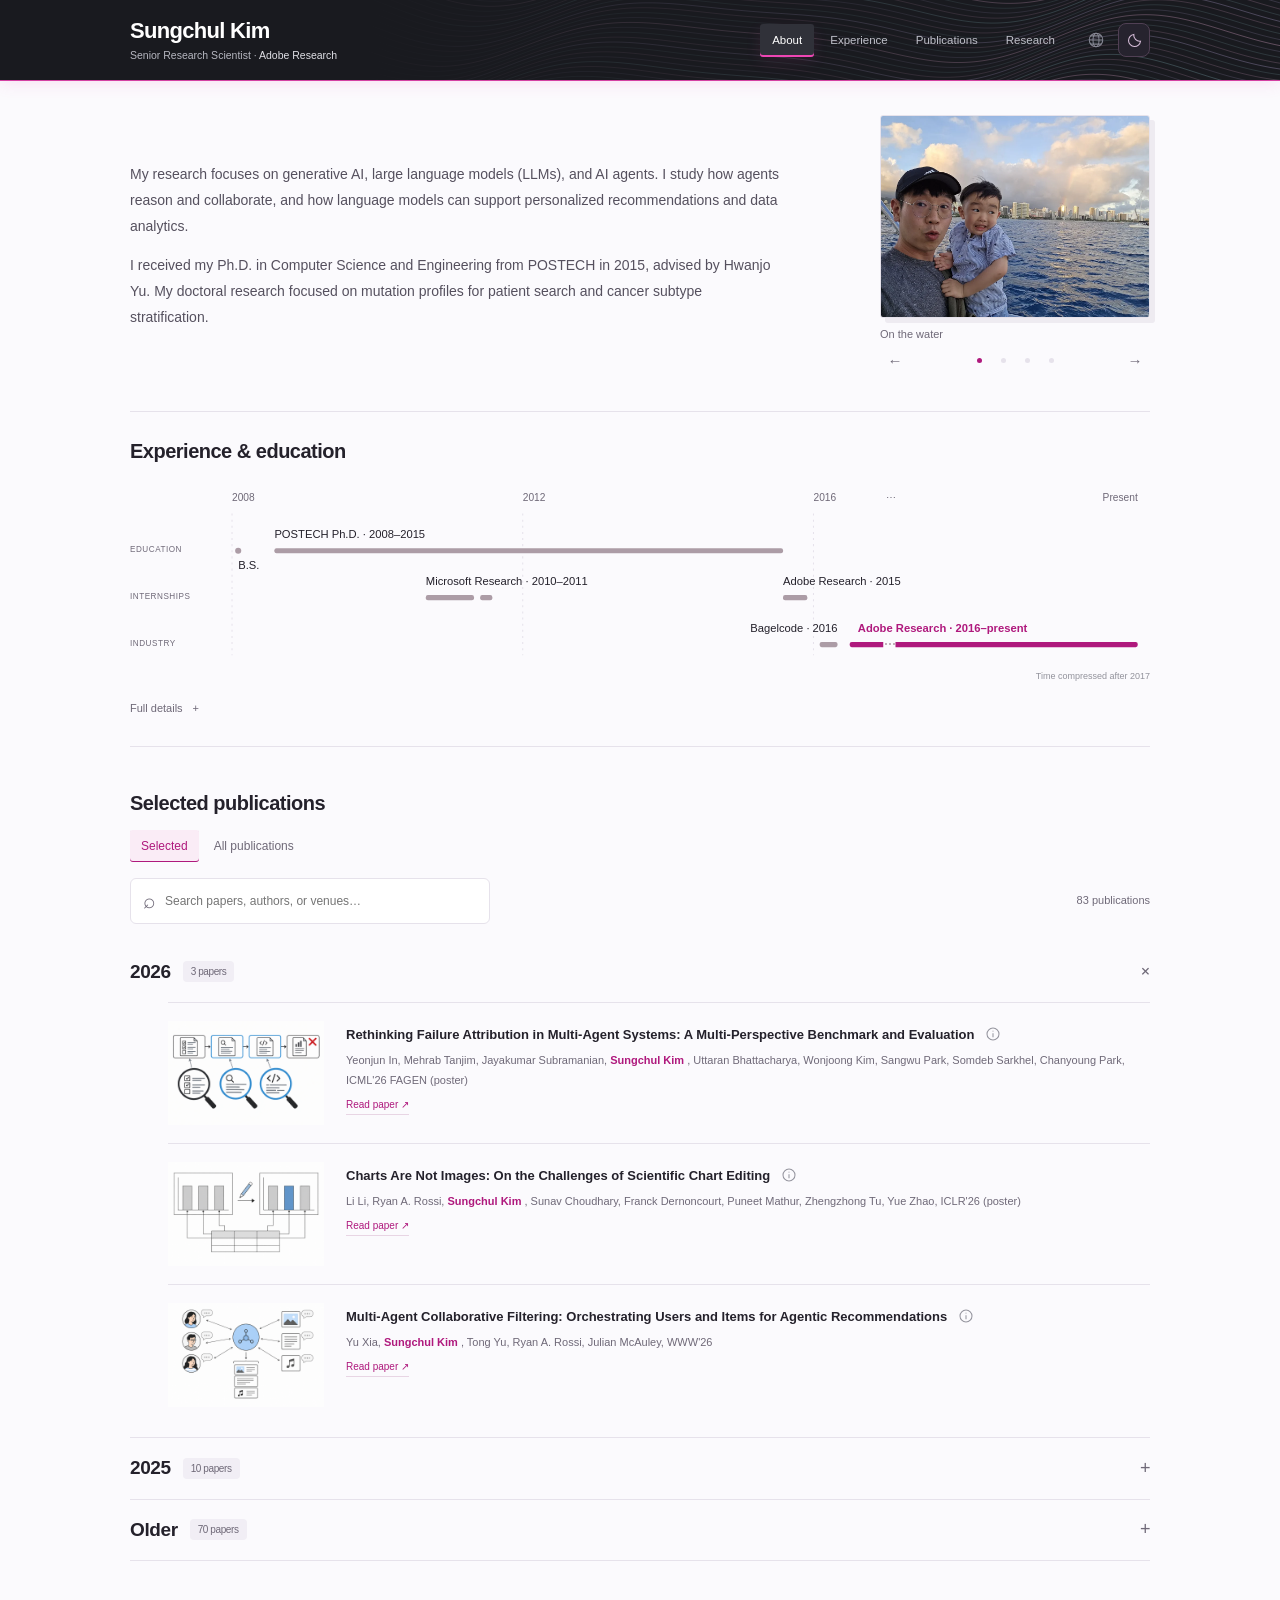
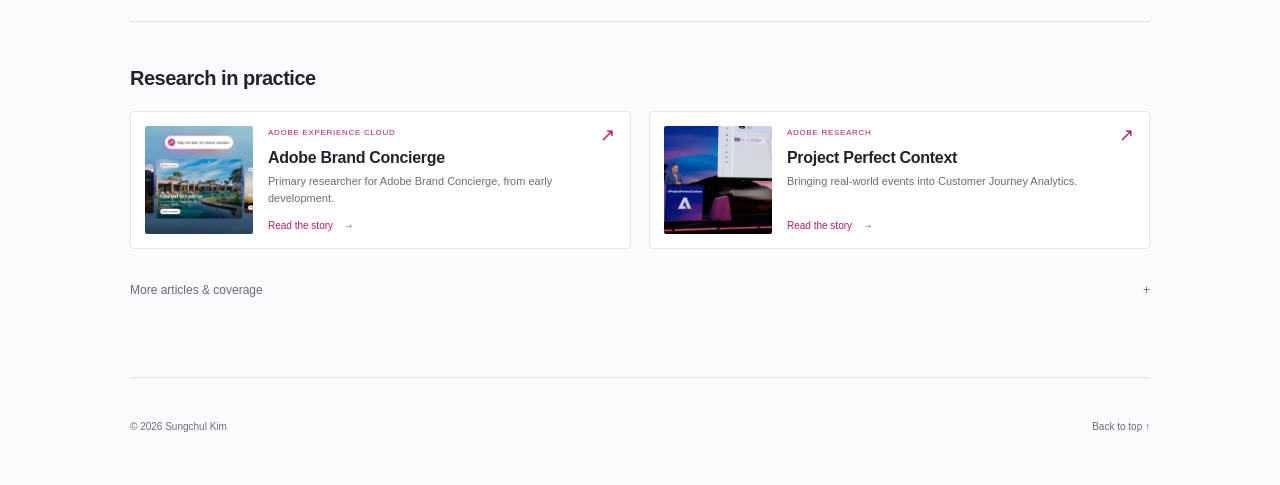
==== commit 0afa3d4e: "Update homepage photo carousel, contour header, and globe artwork" ====
--- a/index.html
+++ b/index.html
@@ -11,25 +11,27 @@
 <meta property="og:type" content="website">
 <title>Sungchul Kim · Adobe Research</title>
 <link rel="icon" href="assets/favicon.svg?v=4" type="image/svg+xml">
-<link rel="stylesheet" href="style.css?v=12">
+<link rel="stylesheet" href="style.css?v=20">
 <script src="script.js?v=13" defer></script>
 <link rel="stylesheet" href="theme.css?v=3">
 <link rel="stylesheet" href="easter-egg.css?v=2"><script src="journey-crypto.js?v=1" defer></script><script src="easter-egg.js?v=1" defer></script>
 </head>
 <body>
 <a class="skip" href="#main">Skip to content</a>
-<header class="header"><div class="nav-wrap"><div class="site-identity"><h1><a href="#about" aria-label="Sungchul Kim home">Sungchul Kim</a></h1><p>Senior Research Scientist · <a href="https://research.adobe.com/">Adobe Research</a></p></div><nav aria-label="Main navigation"><a href="#about">About</a><a href="#experience">Experience</a><a href="#publications">Publications</a><a href="#research">Research</a></nav><div class="header-actions"><a class="places-shortcut" href="places.html?v=nav25" aria-label="Places and journey" title="Places and journey"><svg viewBox="0 0 24 24" width="18" height="18" fill="none" stroke="currentColor" stroke-width="1.4" aria-hidden="true"><circle cx="12" cy="12" r="9"/><ellipse cx="12" cy="12" rx="4" ry="9"/><path d="M3 12h18M5 6.5h14M5 17.5h14"/></svg></a><button class="theme-toggle" type="button" aria-label="Switch color mode" title="Switch color mode"><svg class="theme-moon" width="17" height="17" viewBox="0 0 24 24" fill="none" stroke="currentColor" stroke-width="1.5" aria-hidden="true"><path d="M20.5 13A8.5 8.5 0 0 1 11 3.5a8.5 8.5 0 1 0 9.5 9.5Z"/></svg><svg class="theme-sun" width="18" height="18" viewBox="0 0 24 24" fill="none" stroke="currentColor" stroke-width="1.5" aria-hidden="true"><circle cx="12" cy="12" r="4"/><path d="M12 2v2m0 16v2M2 12h2m16 0h2M5 5l1.5 1.5m11 11L19 19M5 19l1.5-1.5m11-11L19 5"/></svg></button></div></div></header>
+<script src="header-motion.js?v=2" defer></script>
+<header class="header"><canvas class="motion-strip" aria-hidden="true"></canvas><div class="nav-wrap"><div class="site-identity"><h1><a href="#about" aria-label="Sungchul Kim home">Sungchul Kim</a></h1><p>Senior Research Scientist · <a href="https://research.adobe.com/">Adobe Research</a></p></div><nav aria-label="Main navigation"><a href="#about">About</a><a href="#experience">Experience</a><a href="#publications">Publications</a><a href="#research">Research</a></nav><div class="header-actions"><a class="places-shortcut" href="places.html?v=nav25" aria-label="Places and journey" title="Places and journey"><svg viewBox="0 0 24 24" width="18" height="18" fill="none" stroke="currentColor" stroke-width="1.4" aria-hidden="true"><circle cx="12" cy="12" r="9"/><ellipse cx="12" cy="12" rx="4" ry="9"/><path d="M3 12h18M5 6.5h14M5 17.5h14"/></svg></a><button class="theme-toggle" type="button" aria-label="Switch color mode" title="Switch color mode"><svg class="theme-moon" width="17" height="17" viewBox="0 0 24 24" fill="none" stroke="currentColor" stroke-width="1.5" aria-hidden="true"><path d="M20.5 13A8.5 8.5 0 0 1 11 3.5a8.5 8.5 0 1 0 9.5 9.5Z"/></svg><svg class="theme-sun" width="18" height="18" viewBox="0 0 24 24" fill="none" stroke="currentColor" stroke-width="1.5" aria-hidden="true"><circle cx="12" cy="12" r="4"/><path d="M12 2v2m0 16v2M2 12h2m16 0h2M5 5l1.5 1.5m11 11L19 19M5 19l1.5-1.5m11-11L19 5"/></svg></button></div></div></header>
 <main id="main" class="page">
 <section id="about" class="hero">
 <div class="intro">
+
 <p class="bio">My research focuses on generative AI, large language models (LLMs), and AI agents. I study how agents reason and collaborate, and how language models can support personalized recommendations and data analytics.</p>
 <p class="bio">I received my Ph.D. in Computer Science and Engineering from POSTECH in 2015, advised by Hwanjo Yu. My doctoral research focused on mutation profiles for patient search and cancer subtype stratification.</p>
 </div>
-<aside class="profile" aria-label="Personal photos" aria-roledescription="carousel"><div class="photo-slides" aria-live="polite"><div class="photo-slide" role="group" aria-roledescription="slide" aria-label="1 of 1"><img class="profile-photo" src="assets/profile.png" alt="Sungchul Kim with his child" style="object-position:32% center" width="1107" height="659"></div></div><div class="photo-controls" hidden><button type="button" class="photo-prev" aria-label="Previous photo">←</button><div class="photo-dots" aria-label="Choose photo"></div><button type="button" class="photo-next" aria-label="Next photo">→</button></div></aside>
+<aside class="profile" aria-label="Family photos" aria-roledescription="carousel"><div class="photo-slides" aria-live="polite"><div class="photo-slide" role="group" aria-roledescription="slide" aria-label="1 of 4"><img class="profile-photo" src="assets/photos/waterfront.webp" alt="Sungchul and his son on a boat with a rainbow over the waterfront" style="object-position:center" width="1000" height="750"><span class="slide-credit">On the water</span></div><div class="photo-slide" role="group" aria-roledescription="slide" aria-label="2 of 4" hidden><img class="profile-photo" src="assets/photos/race-day.webp" alt="Sungchul and his son holding a race medal" style="object-position:50% 20%" width="750" height="1000" loading="lazy"><span class="slide-credit">Race day</span></div><div class="photo-slide" role="group" aria-roledescription="slide" aria-label="3 of 4" hidden><img class="profile-photo" src="assets/photos/model-trains.webp" alt="Sungchul and his son looking at a model railway" style="object-position:center" width="1000" height="750" loading="lazy"><span class="slide-credit">Model trains</span></div><div class="photo-slide" role="group" aria-roledescription="slide" aria-label="4 of 4" hidden><img class="profile-photo" src="assets/photos/forest.webp" alt="Sungchul and his son sitting together among the trees" style="object-position:50% 42%" width="750" height="1000" loading="lazy"><span class="slide-credit">In the woods</span></div></div><div class="photo-controls" hidden><button type="button" class="photo-prev" aria-label="Previous photo">←</button><div class="photo-dots" aria-label="Choose photo"></div><button type="button" class="photo-next" aria-label="Next photo">→</button></div></aside>
 </section>
 <section id="experience" class="section experience-section">
 <div class="experience-heading"><h2>Experience & education</h2></div>
-<div class="career-scroll" role="region" aria-label="Career timeline, with time compressed after 2017"><svg class="career-chart career-chart-desktop" viewBox="0 0 1000 170" role="img" aria-labelledby="career-chart-title-desktop career-chart-description-desktop" xmlns="http://www.w3.org/2000/svg"><title id="career-chart-title-desktop">Experience and education, 2008 to present</title><desc id="career-chart-description-desktop">The shared time scale is compressed after 2017, marked by a small break. POSTECH B.S., February 2008; Ph.D., August 2008–August 2015. Microsoft Research Asia internship, September 2010–May 2011; Redmond internship, June–August 2011. Adobe internship, August–December 2015. Bagelcode, February–May 2016. Adobe Research, July 2016–present. Full details follow the chart.</desc><line class="career-grid" x1="100.00" y1="26" x2="100.00" y2="165"/><text class="career-tick" x="100.00" y="14">2008</text><line class="career-grid" x1="385.06" y1="26" x2="385.06" y2="165"/><text class="career-tick" x="385.06" y="14">2012</text><line class="career-grid" x1="670.13" y1="26" x2="670.13" y2="165"/><text class="career-tick" x="670.13" y="14">2016</text><text class="career-tick" x="988" y="14" text-anchor="end">Present</text><text class="career-lane" x="0" y="64">EDUCATION</text><text class="career-lane" x="0" y="110">INTERNSHIPS</text><text class="career-lane" x="0" y="156">INDUSTRY</text><circle class="career-milestone" cx="106.05" cy="62.5" r="3"><title>POSTECH B.S. · February 2008</title></circle><text class="career-label" x="106.05" y="80">B.S.</text><rect class="period-bar" x="141.56" y="60" width="498.72" height="5" rx="2"><title>POSTECH Ph.D. · August 2008–August 2015</title></rect><text class="career-label" x="141.56" y="50">POSTECH Ph.D. · 2008–2015</text><rect class="period-bar" x="290.04" y="106" width="47.22" height="5" rx="2"><title>Microsoft Research Asia · September 2010–May 2011</title></rect><rect class="period-bar" x="343.31" y="106" width="11.90" height="5" rx="2"><title>Microsoft Research Redmond · June–August 2011</title></rect><text class="career-label" x="290.04" y="96">Microsoft Research · 2010–2011</text><rect class="period-bar" x="640.27" y="106" width="23.80" height="5" rx="2"><title>Adobe Research internship · August–December 2015</title></rect><text class="career-label" x="640.27" y="96">Adobe Research · 2015</text><rect class="period-bar" x="676.18" y="152" width="17.56" height="5" rx="2"><title>Bagelcode · February–May 2016</title></rect><text class="career-label" x="693.74" y="142" text-anchor="end">Bagelcode · 2016</text><rect class="period-bar present" x="705.64" y="152" width="282.36" height="5" rx="2"><title>Adobe Research · July 2016–present</title></rect><text class="career-label current-label" x="713.64" y="142">Adobe Research · 2016–present</text><text class="career-tick" x="741.54" y="14">⋯<title>Time scale compressed after 2017</title></text><rect class="career-break" x="738.54" y="150" width="12" height="9"/><text class="career-break-mark" x="739.54" y="158">⋯<title>Time scale compressed after 2017</title></text></svg><svg class="career-chart career-chart-mobile" viewBox="0 0 340 170" role="img" aria-labelledby="career-chart-title-mobile career-chart-description-mobile" xmlns="http://www.w3.org/2000/svg"><title id="career-chart-title-mobile">Experience and education, 2008 to present</title><desc id="career-chart-description-mobile">The shared time scale is compressed after 2017, marked by a small break. POSTECH B.S., February 2008; Ph.D., August 2008–August 2015. Microsoft Research Asia internship, September 2010–May 2011; Redmond internship, June–August 2011. Adobe internship, August–December 2015. Bagelcode, February–May 2016. Adobe Research, July 2016–present. Full details follow the chart.</desc><line class="career-grid" x1="56.00" y1="26" x2="56.00" y2="165"/><text class="career-tick" x="56.00" y="14">2008</text><line class="career-grid" x1="234.49" y1="26" x2="234.49" y2="165"/><text class="career-tick" x="234.49" y="14">2016</text><text class="career-tick" x="334" y="14" text-anchor="end">Present</text><text class="career-lane" x="0" y="64">Education</text><text class="career-lane" x="0" y="110">Interns</text><text class="career-lane" x="0" y="156">Industry</text><circle class="career-milestone" cx="57.89" cy="62.5" r="3"><title>POSTECH B.S. · February 2008</title></circle><text class="career-label" x="57.89" y="80">B.S.</text><rect class="period-bar" x="69.01" y="60" width="156.13" height="5" rx="2"><title>POSTECH Ph.D. · August 2008–August 2015</title></rect><text class="career-label" x="69.01" y="50">POSTECH Ph.D.</text><rect class="period-bar" x="115.50" y="106" width="14.78" height="5" rx="2"><title>Microsoft Research Asia · September 2010–May 2011</title></rect><rect class="period-bar" x="132.17" y="106" width="3.73" height="5" rx="2"><title>Microsoft Research Redmond · June–August 2011</title></rect><text class="career-label" x="115.50" y="96">MS Research</text><rect class="period-bar" x="225.14" y="106" width="7.45" height="5" rx="2"><title>Adobe Research internship · August–December 2015</title></rect><text class="career-label" x="225.14" y="96">Adobe</text><rect class="period-bar" x="236.38" y="152" width="5.50" height="5" rx="2"><title>Bagelcode · February–May 2016</title></rect><text class="career-label" x="241.88" y="142" text-anchor="end">Bagelcode</text><rect class="period-bar present" x="245.60" y="152" width="88.40" height="5" rx="2"><title>Adobe Research · July 2016–present</title></rect><text class="career-label current-label" x="253.60" y="142">Adobe · 2016–now</text><text class="career-tick" x="256.84" y="14">⋯<title>Time scale compressed after 2017</title></text><rect class="career-break" x="253.84" y="150" width="12" height="9"/><text class="career-break-mark" x="254.84" y="158">⋯<title>Time scale compressed after 2017</title></text></svg></div><p class="chart-note">Time compressed after 2017</p>
+<div class="career-scroll" role="region" aria-label="Career timeline, with time compressed after 2017"><svg class="career-chart career-chart-desktop" viewBox="0 0 1000 170" role="img" aria-labelledby="career-chart-title-desktop career-chart-description-desktop" xmlns="http://www.w3.org/2000/svg"><title id="career-chart-title-desktop">Experience and education, 2008 to present</title><desc id="career-chart-description-desktop">The shared time scale is compressed after 2017, marked by a small break. POSTECH B.S., February 2008; Ph.D., August 2008–August 2015. Microsoft Research Asia internship, September 2010–May 2011; Redmond internship, June–August 2011. Adobe internship, August–December 2015. Bagelcode, February–May 2016. Adobe Research, July 2016–present. Full details follow the chart.</desc><line class="career-grid" x1="100.00" y1="26" x2="100.00" y2="165"/><text class="career-tick" x="100.00" y="14">2008</text><line class="career-grid" x1="385.04" y1="26" x2="385.04" y2="165"/><text class="career-tick" x="385.04" y="14">2012</text><line class="career-grid" x1="670.08" y1="26" x2="670.08" y2="165"/><text class="career-tick" x="670.08" y="14">2016</text><text class="career-tick" x="988" y="14" text-anchor="end">Present</text><text class="career-lane" x="0" y="64">EDUCATION</text><text class="career-lane" x="0" y="110">INTERNSHIPS</text><text class="career-lane" x="0" y="156">INDUSTRY</text><circle class="career-milestone" cx="106.05" cy="62.5" r="3"><title>POSTECH B.S. · February 2008</title></circle><text class="career-label" x="106.05" y="80">B.S.</text><rect class="period-bar" x="141.56" y="60" width="498.68" height="5" rx="2"><title>POSTECH Ph.D. · August 2008–August 2015</title></rect><text class="career-label" x="141.56" y="50">POSTECH Ph.D. · 2008–2015</text><rect class="period-bar" x="290.03" y="106" width="47.21" height="5" rx="2"><title>Microsoft Research Asia · September 2010–May 2011</title></rect><rect class="period-bar" x="343.29" y="106" width="11.90" height="5" rx="2"><title>Microsoft Research Redmond · June–August 2011</title></rect><text class="career-label" x="290.03" y="96">Microsoft Research · 2010–2011</text><rect class="period-bar" x="640.23" y="106" width="23.80" height="5" rx="2"><title>Adobe Research internship · August–December 2015</title></rect><text class="career-label" x="640.23" y="96">Adobe Research · 2015</text><rect class="period-bar" x="676.13" y="152" width="17.56" height="5" rx="2"><title>Bagelcode · February–May 2016</title></rect><text class="career-label" x="693.69" y="142" text-anchor="end">Bagelcode · 2016</text><rect class="period-bar present" x="705.59" y="152" width="282.41" height="5" rx="2"><title>Adobe Research · July 2016–present</title></rect><text class="career-label current-label" x="713.59" y="142">Adobe Research · 2016–present</text><text class="career-tick" x="741.49" y="14">⋯<title>Time scale compressed after 2017</title></text><rect class="career-break" x="738.49" y="150" width="12" height="9"/><text class="career-break-mark" x="739.49" y="158">⋯<title>Time scale compressed after 2017</title></text></svg><svg class="career-chart career-chart-mobile" viewBox="0 0 340 170" role="img" aria-labelledby="career-chart-title-mobile career-chart-description-mobile" xmlns="http://www.w3.org/2000/svg"><title id="career-chart-title-mobile">Experience and education, 2008 to present</title><desc id="career-chart-description-mobile">The shared time scale is compressed after 2017, marked by a small break. POSTECH B.S., February 2008; Ph.D., August 2008–August 2015. Microsoft Research Asia internship, September 2010–May 2011; Redmond internship, June–August 2011. Adobe internship, August–December 2015. Bagelcode, February–May 2016. Adobe Research, July 2016–present. Full details follow the chart.</desc><line class="career-grid" x1="56.00" y1="26" x2="56.00" y2="165"/><text class="career-tick" x="56.00" y="14">2008</text><line class="career-grid" x1="234.47" y1="26" x2="234.47" y2="165"/><text class="career-tick" x="234.47" y="14">2016</text><text class="career-tick" x="334" y="14" text-anchor="end">Present</text><text class="career-lane" x="0" y="64">Education</text><text class="career-lane" x="0" y="110">Interns</text><text class="career-lane" x="0" y="156">Industry</text><circle class="career-milestone" cx="57.89" cy="62.5" r="3"><title>POSTECH B.S. · February 2008</title></circle><text class="career-label" x="57.89" y="80">B.S.</text><rect class="period-bar" x="69.01" y="60" width="156.12" height="5" rx="2"><title>POSTECH Ph.D. · August 2008–August 2015</title></rect><text class="career-label" x="69.01" y="50">POSTECH Ph.D.</text><rect class="period-bar" x="115.49" y="106" width="14.78" height="5" rx="2"><title>Microsoft Research Asia · September 2010–May 2011</title></rect><rect class="period-bar" x="132.17" y="106" width="3.73" height="5" rx="2"><title>Microsoft Research Redmond · June–August 2011</title></rect><text class="career-label" x="115.49" y="96">MS Research</text><rect class="period-bar" x="225.13" y="106" width="7.45" height="5" rx="2"><title>Adobe Research internship · August–December 2015</title></rect><text class="career-label" x="225.13" y="96">Adobe</text><rect class="period-bar" x="236.37" y="152" width="5.50" height="5" rx="2"><title>Bagelcode · February–May 2016</title></rect><text class="career-label" x="241.86" y="142" text-anchor="end">Bagelcode</text><rect class="period-bar present" x="245.59" y="152" width="88.41" height="5" rx="2"><title>Adobe Research · July 2016–present</title></rect><text class="career-label current-label" x="253.59" y="142">Adobe · 2016–now</text><text class="career-tick" x="256.83" y="14">⋯<title>Time scale compressed after 2017</title></text><rect class="career-break" x="253.83" y="150" width="12" height="9"/><text class="career-break-mark" x="254.83" y="158">⋯<title>Time scale compressed after 2017</title></text></svg></div><p class="chart-note">Time compressed after 2017</p>
 <details class="career-details"><summary>Full details <span aria-hidden="true">+</span></summary><dl><div><dt>FEB 2008 · POSTECH</dt><dd>B.S. in Computer Science and Engineering<br><span>Pohang University of Science and Technology</span></dd></div><div><dt>AUG 2008 — AUG 2015 · POSTECH</dt><dd>Ph.D. in Computer Science and Engineering<br><span>Advisor: Hwanjo Yu · Mutation profiles, patient search, and cancer subtype stratification.</span></dd></div><div><dt>SEP 2010 — MAY 2011 · Microsoft Research Asia</dt><dd>Research Intern · Online Advertising<br><span>Mentors: Tie-Yan Liu &amp; Tao Qin · Excellent Intern Certificate</span></dd></div><div><dt>JUN — AUG 2011 · Microsoft Research</dt><dd>Research Intern · Natural Language Processing<br><span>Redmond · Mentor: Kristina Toutanova</span></dd></div><div><dt>AUG — DEC 2015 · Adobe Research</dt><dd>Research Intern · Systems Technology Lab<br><span>Mentor: Eunyee Koh</span></dd></div><div><dt>FEB — MAY 2016 · Bagelcode</dt><dd>Data Analyst<br><span>Bagelcode</span></dd></div><div><dt>JUL 2016 — PRESENT · Adobe Research</dt><dd>Senior Research Scientist<br><span>Large language models, AI agents, and intelligent analytics.</span></dd></div></dl></details>
 </section>
 <section id="publications" class="section"><div class="section-heading"><div><h2>Selected publications</h2></div></div>
@@ -37,8 +39,8 @@
 <div class="publication-toolbar" hidden><label class="search"><span aria-hidden="true">⌕</span><input id="paper-search" type="search" placeholder="Search papers, authors, or venues…" aria-label="Search publications"></label><span id="result-count" role="status" aria-live="polite">114 publications</span></div>
 <div id="publication-list"><details class="year-group" data-year="2027" open><summary>2027 <span class="count">1 paper</span><span class="plus" aria-hidden="true">+</span></summary><ol class="papers"><li id="pub-fe8de16f1974" class="paper" data-year="2027" data-selected="false"><div class="paper-copy"><div class="paper-heading"><h3>Can We Break LLMs Out of Self-Loops? Fine-Grained Reasoning Control with Activation Steering</h3><span class="paper-explanation"><button class="summary-trigger" type="button" aria-label="Summary: Can We Break LLMs Out of Self-Loops? Fine-Grained Reasoning Control with Activation Steering" aria-describedby="pub-fe8de16f1974-summary" aria-expanded="false"><svg viewBox="0 0 20 20" width="16" height="16" fill="none" stroke="currentColor" stroke-width="1.3" aria-hidden="true"><circle cx="10" cy="10" r="7.5"/><path d="M10 9v5M10 5.8v1"/></svg></button><span class="paper-tooltip" role="tooltip" id="pub-fe8de16f1974-summary" hidden><span class="tooltip-heading"><span class="tooltip-label">Summary</span><span class="tooltip-year">2027</span></span><span class="tooltip-body">SOPHIA detects when a language model repeatedly returns to the same reasoning state. It then steers the model’s internal activations during inference to help it leave the loop.</span></span></span></div><p>Sheldon Yu, Tong Yu, Xunyi Jiang, Rohan Surana, Gagan Mundada, Ayush Urs, <strong>Sungchul Kim</strong>, Lina Yao, Julian McAuley, Junda Wu, EACL’27 Findings</p><a class="paper-link" href="https://arxiv.org/abs/2607.18100">Read paper ↗</a></div></li></ol></details>
 <details class="year-group" data-year="2026" open><summary>2026 <span class="count">9 papers</span><span class="plus" aria-hidden="true">+</span></summary><ol class="papers"><li id="pub-ad7f85363364" class="paper paper-illustrated" data-year="2026" data-selected="false"><a class="paper-thumbnail" href="https://aclanthology.org/2026.aacl-long.219/" aria-label="Read Reasoning-Based Personalized Generation for Sparse Users"><img src="assets/papers/grasper.png" alt="GraSPeR predicts missing user-item links, synthesizes aligned reviews, then generates personalized text from real and augmented history." width="1536" height="1024" loading="lazy"></a><div class="paper-copy"><div class="paper-heading"><h3>Reasoning-Based Personalized Generation for Sparse Users</h3><span class="paper-explanation"><button class="summary-trigger" type="button" aria-label="Summary: Reasoning-Based Personalized Generation for Sparse Users" aria-describedby="pub-ad7f85363364-summary" aria-expanded="false"><svg viewBox="0 0 20 20" width="16" height="16" fill="none" stroke="currentColor" stroke-width="1.3" aria-hidden="true"><circle cx="10" cy="10" r="7.5"/><path d="M10 9v5M10 5.8v1"/></svg></button><span class="paper-tooltip" role="tooltip" id="pub-ad7f85363364-summary" hidden><span class="tooltip-heading"><span class="tooltip-label">Summary</span><span class="tooltip-year">2026</span></span><span class="tooltip-body">GraSPer predicts likely user–item interactions and generates supporting context for them. It combines that context with a user’s limited real history to generate more personalized text.</span></span></span></div><p>Bo Ni, Branislav Kveton, Samyadeep Basu, Subhojyoti Mukherjee, Leyao Wang, Franck Dernoncourt, <strong>Sungchul Kim</strong>, Seunghyun Yoon, Zichao Wang, Ruiyi Zhang, Puneet Mathur, Jihyung Kil, Jiuxiang Gu, Nedim Lipka, Yu Wang, Ryan A. Rossi, Tyler Derr, IJCNLP–AACL’26 (Long Paper)</p><a class="paper-link" href="https://aclanthology.org/2026.aacl-long.219/">Read paper ↗</a></div></li><li id="pub-91734d0f3e2a" class="paper" data-year="2026" data-selected="false"><div class="paper-copy"><div class="paper-heading"><h3>Personalized Image Generation with Reasoning and Reflection</h3><span class="paper-explanation"><button class="summary-trigger" type="button" aria-label="Summary: Personalized Image Generation with Reasoning and Reflection" aria-describedby="pub-91734d0f3e2a-summary" aria-expanded="false"><svg viewBox="0 0 20 20" width="16" height="16" fill="none" stroke="currentColor" stroke-width="1.3" aria-hidden="true"><circle cx="10" cy="10" r="7.5"/><path d="M10 9v5M10 5.8v1"/></svg></button><span class="paper-tooltip" role="tooltip" id="pub-91734d0f3e2a-summary" hidden><span class="tooltip-heading"><span class="tooltip-label">Summary</span><span class="tooltip-year">2026</span></span><span class="tooltip-body">PEARL uses signals from a person’s reviews, posts, and images to guide a frozen image generator. It reasons about the user’s preferences and revisits the generated result. The paper also introduces a benchmark for personalized scenes and creative images.</span></span></span></div><p>Bo Ni, Ngoc N. Tran, Qinwen Ge, Franck Dernoncourt, Seunghyun Yoon, Samyadeep Basu, <strong>Sungchul Kim</strong>, Puneet Mathur, Nedim Lipka, Tong Yu, Yu Wang, Ryan A. Rossi, Tyler Derr, arXiv preprint (2026)</p><a class="paper-link" href="https://arxiv.org/abs/2610.00737">Read paper ↗</a></div></li><li id="pub-03c573ea3c45" class="paper" data-year="2026" data-selected="false"><div class="paper-copy"><div class="paper-heading"><h3>MOCHA: Multi-Objective Chebyshev Annealing for Agent Skill Optimization</h3><span class="paper-explanation"><button class="summary-trigger" type="button" aria-label="Summary: MOCHA: Multi-Objective Chebyshev Annealing for Agent Skill Optimization" aria-describedby="pub-03c573ea3c45-summary" aria-expanded="false"><svg viewBox="0 0 20 20" width="16" height="16" fill="none" stroke="currentColor" stroke-width="1.3" aria-hidden="true"><circle cx="10" cy="10" r="7.5"/><path d="M10 9v5M10 5.8v1"/></svg></button><span class="paper-tooltip" role="tooltip" id="pub-03c573ea3c45-summary" hidden><span class="tooltip-heading"><span class="tooltip-label">Summary</span><span class="tooltip-year">2026</span></span><span class="tooltip-body">MOCHA optimizes written skills for language model agents under competing goals such as accuracy and context cost. It searches for skill variants that offer different trade-offs between those goals.</span></span></span></div><p>Md Mehrab Tanjim, Jayakumar Subramanian, Branislav Kveton, Xiang Chen, Subhojyoti Mukherjee, Anlan Zhang, <strong>Sungchul Kim</strong>, Sunav Choudhury, Somdeb Sarkhel, arXiv preprint (2026)</p><a class="paper-link" href="https://arxiv.org/abs/2605.19330v2">Read paper ↗</a></div></li><li id="pub-0dbf34d862a6" class="paper paper-illustrated" data-year="2026" data-selected="true"><a class="paper-thumbnail" href="https://arxiv.org/html/2603.25001v1" aria-label="Read Rethinking Failure Attribution in Multi-Agent Systems: A Multi-Perspective Benchmark and Evaluation"><img src="assets/papers/mp-bench.png" alt="One failed multi-agent execution trace, with three analyst viewpoints identifying different plausible failure steps. Multiple attributions can be reasonable." width="1536" height="1024" loading="lazy"></a><div class="paper-copy"><div class="paper-heading"><h3>Rethinking Failure Attribution in Multi-Agent Systems: A Multi-Perspective Benchmark and Evaluation</h3><span class="paper-explanation"><button class="summary-trigger" type="button" aria-label="Summary: Rethinking Failure Attribution in Multi-Agent Systems: A Multi-Perspective Benchmark and Evaluation" aria-describedby="pub-0dbf34d862a6-summary" aria-expanded="false"><svg viewBox="0 0 20 20" width="16" height="16" fill="none" stroke="currentColor" stroke-width="1.3" aria-hidden="true"><circle cx="10" cy="10" r="7.5"/><path d="M10 9v5M10 5.8v1"/></svg></button><span class="paper-tooltip" role="tooltip" id="pub-0dbf34d862a6-summary" hidden><span class="tooltip-heading"><span class="tooltip-label">Summary</span><span class="tooltip-year">2026</span></span><span class="tooltip-body">When several AI agents fail together, there may be more than one reasonable explanation. MP-Bench evaluates failure diagnosis from multiple perspectives, so debugging is not judged against a single assumed root cause.</span></span></span></div><p>Yeonjun In, Mehrab Tanjim, Jayakumar Subramanian, <strong>Sungchul Kim</strong> , Uttaran Bhattacharya, Wonjoong Kim, Sangwu Park, Somdeb Sarkhel, Chanyoung Park, ICML&#x27;26 FAGEN (poster)</p><a class="paper-link" href="https://arxiv.org/html/2603.25001v1">Read paper ↗</a></div></li><li id="pub-ac571d66ec56" class="paper paper-illustrated" data-year="2026" data-selected="true"><a class="paper-thumbnail" href="https://arxiv.org/html/2512.00752v1" aria-label="Read Charts Are Not Images: On the Challenges of Scientific Chart Editing"><img src="assets/papers/figedit.png" alt="Editing a chart requires preserving its data and graphical structure; visual similarity alone does not establish semantic correctness." width="1536" height="1024" loading="lazy"></a><div class="paper-copy"><div class="paper-heading"><h3>Charts Are Not Images: On the Challenges of Scientific Chart Editing</h3><span class="paper-explanation"><button class="summary-trigger" type="button" aria-label="Summary: Charts Are Not Images: On the Challenges of Scientific Chart Editing" aria-describedby="pub-ac571d66ec56-summary" aria-expanded="false"><svg viewBox="0 0 20 20" width="16" height="16" fill="none" stroke="currentColor" stroke-width="1.3" aria-hidden="true"><circle cx="10" cy="10" r="7.5"/><path d="M10 9v5M10 5.8v1"/></svg></button><span class="paper-tooltip" role="tooltip" id="pub-ac571d66ec56-summary" hidden><span class="tooltip-heading"><span class="tooltip-label">Summary</span><span class="tooltip-year">2026</span></span><span class="tooltip-body">A chart edit must preserve the meaning of its data, not just look convincing. FigEdit tests changes to scientific charts and shows why image-editing models and pixel-based scores can miss structurally incorrect results.</span></span></span></div><p>Li Li, Ryan A. Rossi, <strong>Sungchul Kim</strong> , Sunav Choudhary, Franck Dernoncourt, Puneet Mathur, Zhengzhong Tu, Yue Zhao, ICLR&#x27;26 (poster)</p><a class="paper-link" href="https://arxiv.org/html/2512.00752v1">Read paper ↗</a></div></li><li id="pub-28ea3525df7b" class="paper paper-illustrated" data-year="2026" data-selected="true"><a class="paper-thumbnail" href="https://arxiv.org/html/2511.18413v2" aria-label="Read Multi-Agent Collaborative Filtering: Orchestrating Users and Items for Agentic Recommendations"><img src="assets/papers/macf.png" alt="MACF orchestrates similar-user and relevant-item agents through adaptive discussion and recruitment for personalized recommendations." width="1536" height="1024" loading="lazy"></a><div class="paper-copy"><div class="paper-heading"><h3>Multi-Agent Collaborative Filtering: Orchestrating Users and Items for Agentic Recommendations</h3><span class="paper-explanation"><button class="summary-trigger" type="button" aria-label="Summary: Multi-Agent Collaborative Filtering: Orchestrating Users and Items for Agentic Recommendations" aria-describedby="pub-28ea3525df7b-summary" aria-expanded="false"><svg viewBox="0 0 20 20" width="16" height="16" fill="none" stroke="currentColor" stroke-width="1.3" aria-hidden="true"><circle cx="10" cy="10" r="7.5"/><path d="M10 9v5M10 5.8v1"/></svg></button><span class="paper-tooltip" role="tooltip" id="pub-28ea3525df7b-summary" hidden><span class="tooltip-heading"><span class="tooltip-label">Summary</span><span class="tooltip-year">2026</span></span><span class="tooltip-body">MACF turns similar users and relevant items into collaborating AI agents. An orchestrator manages their discussion and recruits useful participants, bringing collaborative filtering signals into an agent-based recommender.</span></span></span></div><p>Yu Xia, <strong>Sungchul Kim</strong> , Tong Yu, Ryan A. Rossi, Julian McAuley, WWW&#x27;26</p><a class="paper-link" href="https://arxiv.org/html/2511.18413v2">Read paper ↗</a></div></li><li id="pub-aeebd1a0948d" class="paper paper-illustrated" data-year="2026" data-selected="false"><a class="paper-thumbnail" href="https://aclanthology.org/2026.eacl-long.200/" aria-label="Read A Survey on LLM-based Conversational User Simulation"><img src="assets/papers/user-simulation.png" alt="This survey organizes conversational user simulation by who is simulated, what is simulated, and how, with techniques and evaluation." width="1536" height="1024" loading="lazy"></a><div class="paper-copy"><div class="paper-heading"><h3>A Survey on LLM-based Conversational User Simulation</h3><span class="paper-explanation"><button class="summary-trigger" type="button" aria-label="Summary: A Survey on LLM-based Conversational User Simulation" aria-describedby="pub-aeebd1a0948d-summary" aria-expanded="false"><svg viewBox="0 0 20 20" width="16" height="16" fill="none" stroke="currentColor" stroke-width="1.3" aria-hidden="true"><circle cx="10" cy="10" r="7.5"/><path d="M10 9v5M10 5.8v1"/></svg></button><span class="paper-tooltip" role="tooltip" id="pub-aeebd1a0948d-summary" hidden><span class="tooltip-heading"><span class="tooltip-label">Summary</span><span class="tooltip-year">2026</span></span><span class="tooltip-body">A guide to using language models as simulated conversational users. The survey organizes who is simulated, what behavior is modeled, and how simulators are built and evaluated, with open questions about realistic and reliable simulation.</span></span></span></div><p>Bo Ni, Yu Wang, Leyao Wang, Branislav Kveton, Franck Dernoncourt, Yu Xia, Hongjie Chen, Reuben Luera, Samyadeep Basu, Subhojyoti Mukherjee, Puneet Mathur, Nesreen Ahmed, Junda Wu, Li Li, Huixin Zhang, Ruiyi Zhang, Tong Yu, <strong>Sungchul Kim</strong> , Jiuxiang Gu, Zhengzhong Tu, Alexa Siu, Zichao Wang, David Yoon, Nedim Lipka, Namyong Park, Zihao Lin, Trung Bui, Yue Zhao, Tyler Derr, Ryan A. Rossi, EACL&#x27;26</p><a class="paper-link" href="https://aclanthology.org/2026.eacl-long.200/">Read paper ↗</a></div></li><li id="pub-705abf4a1095" class="paper paper-illustrated" data-year="2026" data-selected="false"><a class="paper-thumbnail" href="https://ojs.aaai.org/index.php/AAAI/article/view/40976" aria-label="Read VipAct: Visual-Perception Enhancement via Specialized VLM Agent Collaboration and Tool-use"><img src="assets/papers/vipact.png" alt="VipAct coordinates specialized VLM agents and vision tools to gather fine-grained visual evidence and reason about an image." width="1536" height="1024" loading="lazy"></a><div class="paper-copy"><div class="paper-heading"><h3>VipAct: Visual-Perception Enhancement via Specialized VLM Agent Collaboration and Tool-use</h3><span class="paper-explanation"><button class="summary-trigger" type="button" aria-label="Summary: VipAct: Visual-Perception Enhancement via Specialized VLM Agent Collaboration and Tool-use" aria-describedby="pub-705abf4a1095-summary" aria-expanded="false"><svg viewBox="0 0 20 20" width="16" height="16" fill="none" stroke="currentColor" stroke-width="1.3" aria-hidden="true"><circle cx="10" cy="10" r="7.5"/><path d="M10 9v5M10 5.8v1"/></svg></button><span class="paper-tooltip" role="tooltip" id="pub-705abf4a1095-summary" hidden><span class="tooltip-heading"><span class="tooltip-label">Summary</span><span class="tooltip-year">2026</span></span><span class="tooltip-body">VipAct helps a vision-language model inspect details it might otherwise miss. A coordinating agent works with specialist agents and visual tools, combining their evidence to answer questions that require precise visual understanding.</span></span></span></div><p>Zhehao Zhang, Ryan A. Rossi, Tong Yu, Franck Dernoncourt, Ruiyi Zhang, Jiuxiang Gu, <strong>Sungchul Kim</strong> , Xiang Chen, Zichao Wang, Nedim Lipka, AAAI&#x27;26</p><a class="paper-link" href="https://ojs.aaai.org/index.php/AAAI/article/view/40976">Read paper ↗</a></div></li><li id="pub-5bb93da0b073" class="paper" data-year="2026" data-selected="false"><div class="paper-copy"><div class="paper-heading"><h3>Do Large Multimodal Models Solve Caption Generation for Scientific Figures? Lessons Learned from SciCap Challenge 2023</h3><span class="paper-explanation"><button class="summary-trigger" type="button" aria-label="Summary: Do Large Multimodal Models Solve Caption Generation for Scientific Figures? Lessons Learned from SciCap Challenge 2023" aria-describedby="pub-5bb93da0b073-summary" aria-expanded="false"><svg viewBox="0 0 20 20" width="16" height="16" fill="none" stroke="currentColor" stroke-width="1.3" aria-hidden="true"><circle cx="10" cy="10" r="7.5"/><path d="M10 9v5M10 5.8v1"/></svg></button><span class="paper-tooltip" role="tooltip" id="pub-5bb93da0b073-summary" hidden><span class="tooltip-heading"><span class="tooltip-label">Summary</span><span class="tooltip-year">2026</span></span><span class="tooltip-body">This analysis of the SciCap Challenge compares captions for scientific figures. Professional editors preferred GPT-4V captions to the other entries and the original captions, and the authors examine whether those preferences indicate that the task is solved.</span></span></span></div><p>Ting-Yao Hsu, Yi-Li Hsu, Shaurya Rohatgi, Chieh-Yang Huang, Ho Yin Sam Ng, Ryan Rossi, <strong>Sungchul Kim</strong>, Tong Yu, Lun-Wei Ku, Clyde Lee Giles, Ting-Hao Huang, TACL’26</p><a class="paper-link" href="https://aclanthology.org/2026.tacl-1.12/">Read paper ↗</a></div></li></ol></details>
-<details class="year-group" data-year="2025"><summary>2025 <span class="count">20 papers</span><span class="plus" aria-hidden="true">+</span></summary><ol class="papers"><li id="pub-06b3b1840ce3" class="paper" data-year="2025" data-selected="true"><div class="paper-copy"><div class="paper-heading"><h3>SAND: Boosting LLM Agents with Self-Taught Action Deliberation</h3><span class="paper-explanation"><button class="summary-trigger" type="button" aria-label="Summary: SAND: Boosting LLM Agents with Self-Taught Action Deliberation" aria-describedby="pub-06b3b1840ce3-summary" aria-expanded="false"><svg viewBox="0 0 20 20" width="16" height="16" fill="none" stroke="currentColor" stroke-width="1.3" aria-hidden="true"><circle cx="10" cy="10" r="7.5"/><path d="M10 9v5M10 5.8v1"/></svg></button><span class="paper-tooltip" role="tooltip" id="pub-06b3b1840ce3-summary" hidden><span class="tooltip-heading"><span class="tooltip-label">Summary</span><span class="tooltip-year">2025</span></span><span class="tooltip-body">SAND teaches an AI agent to compare possible actions before choosing one. It creates its own deliberation examples using sampled actions and feedback from execution, then learns from those examples through repeated fine-tuning.</span></span></span></div><p>Yu Xia, Yiran Jenny Shen, Junda Wu, Tong Yu, <strong>Sungchul Kim</strong>, Ryan A. Rossi, Lina Yao, Julian McAuley, EMNLP’25</p><a class="paper-link" href="https://aclanthology.org/2025.emnlp-main.152/">Source ↗</a></div></li><li id="pub-1462975a8e36" class="paper" data-year="2025" data-selected="false"><div class="paper-copy"><div class="paper-heading"><h3>Disambiguation in Conversational Question Answering in the Era of LLMs and Agents: A Survey</h3><span class="paper-explanation"><button class="summary-trigger" type="button" aria-label="Summary: Disambiguation in Conversational Question Answering in the Era of LLMs and Agents: A Survey" aria-describedby="pub-1462975a8e36-summary" aria-expanded="false"><svg viewBox="0 0 20 20" width="16" height="16" fill="none" stroke="currentColor" stroke-width="1.3" aria-hidden="true"><circle cx="10" cy="10" r="7.5"/><path d="M10 9v5M10 5.8v1"/></svg></button><span class="paper-tooltip" role="tooltip" id="pub-1462975a8e36-summary" hidden><span class="tooltip-heading"><span class="tooltip-label">Summary</span><span class="tooltip-year">2025</span></span><span class="tooltip-body">People often ask questions with several possible meanings. This survey explains how conversational systems detect ambiguity, rewrite questions, cover multiple interpretations, or ask for clarification, and how these choices are evaluated.</span></span></span></div><p>Mehrab Tanjim, Yeonjun In, Xiang Chen, Victor Bursztyn, Ryan A. Rossi, <strong>Sungchul Kim</strong>, Guang-Jie Ren, Vaishnavi Muppala, Shun Jiang, Yongsung Kim, Chanyoung Park, EMNLP’25</p><a class="paper-link" href="https://aclanthology.org/2025.emnlp-main.482/">Source ↗</a></div></li><li id="pub-8189af219cc9" class="paper" data-year="2025" data-selected="false"><div class="paper-copy"><div class="paper-heading"><h3>Mitigating Visual Knowledge Forgetting in MLLM Instruction-tuning via Modality-decoupled Gradient Descent</h3><span class="paper-explanation"><button class="summary-trigger" type="button" aria-label="Summary: Mitigating Visual Knowledge Forgetting in MLLM Instruction-tuning via Modality-decoupled Gradient Descent" aria-describedby="pub-8189af219cc9-summary" aria-expanded="false"><svg viewBox="0 0 20 20" width="16" height="16" fill="none" stroke="currentColor" stroke-width="1.3" aria-hidden="true"><circle cx="10" cy="10" r="7.5"/><path d="M10 9v5M10 5.8v1"/></svg></button><span class="paper-tooltip" role="tooltip" id="pub-8189af219cc9-summary" hidden><span class="tooltip-heading"><span class="tooltip-label">Summary</span><span class="tooltip-year">2025</span></span><span class="tooltip-body">Teaching a multimodal model new instructions can weaken visual knowledge it already learned. This work separates parts of the training update to preserve rich visual representations while still adapting to the new task.</span></span></span></div><p>Junda Wu, Yuxin Xiong, Xintong Li, Yu Xia, Yu Wang, Tong Yu, <strong>Sungchul Kim</strong>, Ryan A. Rossi, Lina Yao, Jingbo Shang, Julian McAuley, EMNLP’25 Findings</p><a class="paper-link" href="https://arxiv.org/abs/2502.11740">Source ↗</a></div></li><li id="pub-10e2df0bd488" class="paper" data-year="2025" data-selected="true"><div class="paper-copy"><div class="paper-heading"><h3>Is Safety Standard Same for Everyone? User-Specific Safety Evaluation of Large Language Models</h3><span class="paper-explanation"><button class="summary-trigger" type="button" aria-label="Summary: Is Safety Standard Same for Everyone? User-Specific Safety Evaluation of Large Language Models" aria-describedby="pub-10e2df0bd488-summary" aria-expanded="false"><svg viewBox="0 0 20 20" width="16" height="16" fill="none" stroke="currentColor" stroke-width="1.3" aria-hidden="true"><circle cx="10" cy="10" r="7.5"/><path d="M10 9v5M10 5.8v1"/></svg></button><span class="paper-tooltip" role="tooltip" id="pub-10e2df0bd488-summary" hidden><span class="tooltip-heading"><span class="tooltip-label">Summary</span><span class="tooltip-year">2025</span></span><span class="tooltip-body">A response that is safe for one user may be inappropriate for another. U-SAFEBENCH tests whether language models account for individual user profiles, and examines a reasoning-based way to improve that behavior.</span></span></span></div><p>Yeonjun In, Wonjoong Kim, Kanghoon Yoon, <strong>Sungchul Kim</strong>, Mehrab Tanjim, Sangwu Park, Kibum Kim, Chanyoung Park, EMNLP’25 Findings</p><a class="paper-link" href="https://aclanthology.org/2025.findings-emnlp.353/">Source ↗</a></div></li><li id="pub-ec97bc4e1de2" class="paper" data-year="2025" data-selected="false"><div class="paper-copy"><div class="paper-heading"><h3>LaMP-Cap: Personalized Figure Caption Generation With Multimodal Figure Profiles</h3><span class="paper-explanation"><button class="summary-trigger" type="button" aria-label="Summary: LaMP-Cap: Personalized Figure Caption Generation With Multimodal Figure Profiles" aria-describedby="pub-ec97bc4e1de2-summary" aria-expanded="false"><svg viewBox="0 0 20 20" width="16" height="16" fill="none" stroke="currentColor" stroke-width="1.3" aria-hidden="true"><circle cx="10" cy="10" r="7.5"/><path d="M10 9v5M10 5.8v1"/></svg></button><span class="paper-tooltip" role="tooltip" id="pub-ec97bc4e1de2-summary" hidden><span class="tooltip-heading"><span class="tooltip-label">Summary</span><span class="tooltip-year">2025</span></span><span class="tooltip-body">LaMP-Cap studies captions that match an author&#x27;s style and context. Its dataset provides related figures, captions, and surrounding text as a multimodal profile, letting a model use more than a generic captioning prompt.</span></span></span></div><p>Ho Yin Sam Ng, Ting-Yao Hsu, Aashish Anantha Ramakrishnan, Branislav Kveton, Nedim Lipka, Franck Dernoncourt, Dongwon Lee, Tong Yu, <strong>Sungchul Kim</strong>, Ryan A. Rossi, Ting-Hao Kenneth Huang, EMNLP’25 Findings</p><a class="paper-link" href="https://aclanthology.org/2025.findings-emnlp.521/">Source ↗</a></div></li><li id="pub-221b15569ee7" class="paper" data-year="2025" data-selected="true"><div class="paper-copy"><div class="paper-heading"><h3>Augment before You Try: Knowledge-Enhanced Table Question Answering via Table Expansion</h3><span class="paper-explanation"><button class="summary-trigger" type="button" aria-label="Summary: Augment before You Try: Knowledge-Enhanced Table Question Answering via Table Expansion" aria-describedby="pub-221b15569ee7-summary" aria-expanded="false"><svg viewBox="0 0 20 20" width="16" height="16" fill="none" stroke="currentColor" stroke-width="1.3" aria-hidden="true"><circle cx="10" cy="10" r="7.5"/><path d="M10 9v5M10 5.8v1"/></svg></button><span class="paper-tooltip" role="tooltip" id="pub-221b15569ee7-summary" hidden><span class="tooltip-heading"><span class="tooltip-label">Summary</span><span class="tooltip-year">2025</span></span><span class="tooltip-body">A table may not contain everything needed to answer a question. This approach puts missing external knowledge into an additional table, then queries the original and added tables together with SQL.</span></span></span></div><p>Yujian Liu, Jiabao Ji, Tong Yu, Ryan A. Rossi, <strong>Sungchul Kim</strong>, Handong Zhao, Ritwik Sinha, Yang Zhang, Shiyu Chang, EMNLP’25 Findings</p><a class="paper-link" href="https://arxiv.org/abs/2401.15555">Source ↗</a></div></li><li id="pub-6b405ee613be" class="paper" data-year="2025" data-selected="false"><div class="paper-copy"><div class="paper-heading"><h3>Traceable and Explainable Multimodal Large Language Models: An Information-Theoretic View</h3><span class="paper-explanation"><button class="summary-trigger" type="button" aria-label="Summary: Traceable and Explainable Multimodal Large Language Models: An Information-Theoretic View" aria-describedby="pub-6b405ee613be-summary" aria-expanded="false"><svg viewBox="0 0 20 20" width="16" height="16" fill="none" stroke="currentColor" stroke-width="1.3" aria-hidden="true"><circle cx="10" cy="10" r="7.5"/><path d="M10 9v5M10 5.8v1"/></svg></button><span class="paper-tooltip" role="tooltip" id="pub-6b405ee613be-summary" hidden><span class="tooltip-heading"><span class="tooltip-label">Summary</span><span class="tooltip-year">2025</span></span><span class="tooltip-body">This work studies how text instructions change the visual information inside a multimodal model. Information-theoretic measurements and an interpretable concept space help trace those changes across model layers.</span></span></span></div><p>Zihan Huang, Junda Wu, Rohan Surana, Raghav Jain, Tong Yu, Raghavendra Addanki, David Arbour, <strong>Sungchul Kim</strong> , Julian McAuley, COLM&#x27;25</p><a class="paper-link" href="https://openreview.net/forum?id=pQm66IPmeE">Source ↗</a></div></li><li id="pub-ec9d49e34fdb" class="paper" data-year="2025" data-selected="false"><div class="paper-copy"><div class="paper-heading"><h3>Doc-React: Multi-page Heterogeneous Document Question-answering</h3><span class="paper-explanation"><button class="summary-trigger" type="button" aria-label="Summary: Doc-React: Multi-page Heterogeneous Document Question-answering" aria-describedby="pub-ec9d49e34fdb-summary" aria-expanded="false"><svg viewBox="0 0 20 20" width="16" height="16" fill="none" stroke="currentColor" stroke-width="1.3" aria-hidden="true"><circle cx="10" cy="10" r="7.5"/><path d="M10 9v5M10 5.8v1"/></svg></button><span class="paper-tooltip" role="tooltip" id="pub-ec9d49e34fdb-summary" hidden><span class="tooltip-heading"><span class="tooltip-label">Summary</span><span class="tooltip-year">2025</span></span><span class="tooltip-body">Doc-React answers questions that span text and figures across several document pages. It repeatedly refines what to retrieve using feedback, seeking useful evidence while reducing uncertainty instead of relying on one retrieval pass.</span></span></span></div><p>Junda Wu, Yu Xia, Tong Yu, Xiang Chen, Sai Sree Harsha, Akash V Maharaj, Ruiyi Zhang, Victor Bursztyn, <strong>Sungchul Kim</strong> , Ryan A. Rossi, Julian McAuley, Yunyao Li, Ritwik Sinha , ACL 2025</p><a class="paper-link" href="https://aclanthology.org/2025.acl-short.6/">Source ↗</a></div></li><li id="pub-10567486bc13" class="paper" data-year="2025" data-selected="false"><div class="paper-copy"><div class="paper-heading"><h3>From Selection to Generation: A Survey of LLM-based Active Learning</h3><span class="paper-explanation"><button class="summary-trigger" type="button" aria-label="Summary: From Selection to Generation: A Survey of LLM-based Active Learning" aria-describedby="pub-10567486bc13-summary" aria-expanded="false"><svg viewBox="0 0 20 20" width="16" height="16" fill="none" stroke="currentColor" stroke-width="1.3" aria-hidden="true"><circle cx="10" cy="10" r="7.5"/><path d="M10 9v5M10 5.8v1"/></svg></button><span class="paper-tooltip" role="tooltip" id="pub-10567486bc13-summary" hidden><span class="tooltip-heading"><span class="tooltip-label">Summary</span><span class="tooltip-year">2025</span></span><span class="tooltip-body">Active learning seeks useful training data with less labeling effort. This survey examines how language models can select examples, supply annotations, and generate new examples, and how those roles change the learning loop.</span></span></span></div><p>Yu Xia, Subhojyoti Mukherjee, Zhouhang Xie, Junda Wu, Xintong Li, Ryan Aponte, Hanjia Lyu, Joe Barrow, Hongjie Chen, Franck Dernoncourt, Branislav Kveton, Tong Yu, Ruiyi Zhang, Jiuxiang Gu, Nesreen K. Ahmed, Yu Wang, Xiang Chen, Hanieh Deilamsalehy, <strong>Sungchul Kim</strong> , Zhengmian Hu, Yue Zhao, Nedim Lipka, Seunghyun Yoon, Ting-Hao Kenneth Huang, Zichao Wang, Puneet Mathur, Soumyabrata Pal, Koyel Mukherjee, Zhehao Zhang, Namyong Park, Thien Huu Nguyen, Jiebo Luo, Ryan A. Rossi, Julian McAuley, ACL 2025</p><a class="paper-link" href="https://aclanthology.org/2025.acl-long.708/">Source ↗</a></div></li><li id="pub-a68b8da68e42" class="paper" data-year="2025" data-selected="false"><div class="paper-copy"><div class="paper-heading"><h3>Click, Type, Repeat: A Comprehensive Survey on GUI Agents</h3><span class="paper-explanation"><button class="summary-trigger" type="button" aria-label="Summary: Click, Type, Repeat: A Comprehensive Survey on GUI Agents" aria-describedby="pub-a68b8da68e42-summary" aria-expanded="false"><svg viewBox="0 0 20 20" width="16" height="16" fill="none" stroke="currentColor" stroke-width="1.3" aria-hidden="true"><circle cx="10" cy="10" r="7.5"/><path d="M10 9v5M10 5.8v1"/></svg></button><span class="paper-tooltip" role="tooltip" id="pub-a68b8da68e42-summary" hidden><span class="tooltip-heading"><span class="tooltip-label">Summary</span><span class="tooltip-year">2025</span></span><span class="tooltip-body">A survey of AI agents that operate computers by clicking, typing, and reading screens. It organizes their perception, reasoning, planning, and action components, alongside training methods, benchmarks, and unresolved challenges.</span></span></span></div><p>Dang Nguyen, Jian Chen, Yu Wang, Gang Wu, Namyong Park, Zhengmian Hu, Hanjia Lyu, Junda Wu, Ryan Aponte, Yu Xia, Xintong Li, Jing Shi, Hongjie Chen, Viet Dac Lai, Zhouhang Xie, <strong>Sungchul Kim</strong> , Ruiyi Zhang, Tong Yu, Mehrab Tanjim, Nesreen K. Ahmed, Puneet Mathur, Seunghyun Yoon, Lina Yao, Branislav Kveton, Jihyung Kil, Thien Huu Nguyen, Trung Bui, Tianyi Zhou, Ryan A. Rossi, Franck Dernoncourt , ACL 2025</p><a class="paper-link" href="https://openreview.net/pdf?id=ccYWyKCQUu">Source ↗</a></div></li><li id="pub-9f672dbbf452" class="paper" data-year="2025" data-selected="true"><div class="paper-copy"><div class="paper-heading"><h3>Knowledge-Aware Query Expansion with Large Language Models for Textual and Relational Retrieval</h3><span class="paper-explanation"><button class="summary-trigger" type="button" aria-label="Summary: Knowledge-Aware Query Expansion with Large Language Models for Textual and Relational Retrieval" aria-describedby="pub-9f672dbbf452-summary" aria-expanded="false"><svg viewBox="0 0 20 20" width="16" height="16" fill="none" stroke="currentColor" stroke-width="1.3" aria-hidden="true"><circle cx="10" cy="10" r="7.5"/><path d="M10 9v5M10 5.8v1"/></svg></button><span class="paper-tooltip" role="tooltip" id="pub-9f672dbbf452-summary" hidden><span class="tooltip-heading"><span class="tooltip-label">Summary</span><span class="tooltip-year">2025</span></span><span class="tooltip-body">A search request can specify both meaning and relationships, such as product compatibility. This method uses a knowledge graph to expand queries with relational context as well as text, helping retrieval respect those structured requirements.</span></span></span></div><p>Yu Xia, Junda Wu, <strong>Sungchul Kim</strong> , Tong Yu, Ryan A. Rossi, Haoliang Wang, Julian McAuley, NAACL&#x27;25</p><a class="paper-link" href="https://aclanthology.org/2025.naacl-long.216/">Source ↗</a></div></li><li id="pub-71d054243fa5" class="paper" data-year="2025" data-selected="true"><div class="paper-copy"><div class="paper-heading"><h3>Diversify-verify-adapt: Efficient and Robust Retrieval-Augmented Ambiguous Question Answering</h3><span class="paper-explanation"><button class="summary-trigger" type="button" aria-label="Summary: Diversify-verify-adapt: Efficient and Robust Retrieval-Augmented Ambiguous Question Answering" aria-describedby="pub-71d054243fa5-summary" aria-expanded="false"><svg viewBox="0 0 20 20" width="16" height="16" fill="none" stroke="currentColor" stroke-width="1.3" aria-hidden="true"><circle cx="10" cy="10" r="7.5"/><path d="M10 9v5M10 5.8v1"/></svg></button><span class="paper-tooltip" role="tooltip" id="pub-71d054243fa5-summary" hidden><span class="tooltip-heading"><span class="tooltip-label">Summary</span><span class="tooltip-year">2025</span></span><span class="tooltip-body">An ambiguous question can need evidence for several interpretations. DIVA broadens the retrieved material, checks its quality, and adjusts the answering strategy, balancing answer coverage with the cost of repeated retrieval.</span></span></span></div><p>Yeonjun In, <strong>Sungchul Kim</strong> , Ryan A. Rossi, Mehrab Tanjim, Tong Yu, Ritwik Sinha, Chanyoung Park, NAACL&#x27;25</p><a class="paper-link" href="https://arxiv.org/abs/2409.02361">Source ↗</a></div></li><li id="pub-ed9039220605" class="paper" data-year="2025" data-selected="false"><div class="paper-copy"><div class="paper-heading"><h3>Self-Debiasing Large Language Models: Zero-Shot Recognition and Reduction of Stereotypes</h3><span class="paper-explanation"><button class="summary-trigger" type="button" aria-label="Summary: Self-Debiasing Large Language Models: Zero-Shot Recognition and Reduction of Stereotypes" aria-describedby="pub-ed9039220605-summary" aria-expanded="false"><svg viewBox="0 0 20 20" width="16" height="16" fill="none" stroke="currentColor" stroke-width="1.3" aria-hidden="true"><circle cx="10" cy="10" r="7.5"/><path d="M10 9v5M10 5.8v1"/></svg></button><span class="paper-tooltip" role="tooltip" id="pub-ed9039220605-summary" hidden><span class="tooltip-heading"><span class="tooltip-label">Summary</span><span class="tooltip-year">2025</span></span><span class="tooltip-body">Can a language model reduce its own stereotyping without retraining? This work tests simple explanation and reprompting strategies, using the model&#x27;s existing capabilities to recognize and revise biased responses.</span></span></span></div><p>Isabel O. Gallegos, Ryan Aponte, Ryan A. Rossi, Joe Barrow, Mehrab Tanjim, Tong Yu, Hanieh Deilamsalehy, Ruiyi Zhang, <strong>Sungchul Kim</strong> , Franck Dernoncourt, Nedim Lipka, Deonna Owens, Jiuxiang Gu, NAACL&#x27;25</p><a class="paper-link" href="https://aclanthology.org/2025.naacl-short.74/">Source ↗</a></div></li><li id="pub-23ee6604672f" class="paper" data-year="2025" data-selected="false"><div class="paper-copy"><div class="paper-heading"><h3>Interactive Visualization Recommendation with Hier-SUCB</h3><span class="paper-explanation"><button class="summary-trigger" type="button" aria-label="Summary: Interactive Visualization Recommendation with Hier-SUCB" aria-describedby="pub-23ee6604672f-summary" aria-expanded="false"><svg viewBox="0 0 20 20" width="16" height="16" fill="none" stroke="currentColor" stroke-width="1.3" aria-hidden="true"><circle cx="10" cy="10" r="7.5"/><path d="M10 9v5M10 5.8v1"/></svg></button><span class="paper-tooltip" role="tooltip" id="pub-23ee6604672f-summary" hidden><span class="tooltip-heading"><span class="tooltip-label">Summary</span><span class="tooltip-year">2025</span></span><span class="tooltip-body">Different people want different charts, and their preferences can change during analysis. Hier-SUCB learns from interactive feedback to recommend visualizations while balancing familiar choices with exploration of new ones.</span></span></span></div><p>Songwen Hu, Ryan A. Rossi, Tong Yu, Junda Wu, Handong Zhao, <strong>Sungchul Kim</strong> , Shuai Li, WWW’25</p><a class="paper-link" href="https://doi.org/10.1145/3696410.3714697">Source ↗</a></div></li><li id="pub-f26c59e15778" class="paper" data-year="2025" data-selected="true"><div class="paper-copy"><div class="paper-heading"><h3>Personalizing Data Delivery: Investigating User Characteristics and Enhancing LLM Predictions</h3><span class="paper-explanation"><button class="summary-trigger" type="button" aria-label="Summary: Personalizing Data Delivery: Investigating User Characteristics and Enhancing LLM Predictions" aria-describedby="pub-f26c59e15778-summary" aria-expanded="false"><svg viewBox="0 0 20 20" width="16" height="16" fill="none" stroke="currentColor" stroke-width="1.3" aria-hidden="true"><circle cx="10" cy="10" r="7.5"/><path d="M10 9v5M10 5.8v1"/></svg></button><span class="paper-tooltip" role="tooltip" id="pub-f26c59e15778-summary" hidden><span class="tooltip-heading"><span class="tooltip-label">Summary</span><span class="tooltip-year">2025</span></span><span class="tooltip-body">Would you rather see a chart, a table, or a written answer? This user study investigates those preferences and tests how well language models predict them, including when examples of a user&#x27;s past choices are available.</span></span></span></div><p>Reuben Luera, Ryan Rossi, Franck Dernoncourt, Alexa Siu, <strong>Sungchul Kim</strong> , Tong Yu, Ruiyi Zhang, Xiang Chen, Nedim Lipka, Zhehao Zhang, Seon Gyeom Kim and Tak Yeon Lee, WWW’25 Short Paper</p><a class="paper-link" href="https://doi.org/10.1145/3701716.3715452">Source ↗</a></div></li><li id="pub-f8c259fb8375" class="paper" data-year="2025" data-selected="true"><div class="paper-copy"><div class="paper-heading"><h3>Evaluation-Free Time-Series Forecasting Model Selection via Meta-Learning</h3><span class="paper-explanation"><button class="summary-trigger" type="button" aria-label="Summary: Evaluation-Free Time-Series Forecasting Model Selection via Meta-Learning" aria-describedby="pub-f8c259fb8375-summary" aria-expanded="false"><svg viewBox="0 0 20 20" width="16" height="16" fill="none" stroke="currentColor" stroke-width="1.3" aria-hidden="true"><circle cx="10" cy="10" r="7.5"/><path d="M10 9v5M10 5.8v1"/></svg></button><span class="paper-tooltip" role="tooltip" id="pub-f8c259fb8375-summary" hidden><span class="tooltip-heading"><span class="tooltip-label">Summary</span><span class="tooltip-year">2025</span></span><span class="tooltip-body">Choosing a forecasting model should not require training every candidate on each new dataset. AutoForecast learns from past forecasting tasks to recommend a suitable model quickly, using both dataset similarity and previous performance patterns.</span></span></span></div><p>Mustafa Abdallah, Ryan Rossi, Kanak Mahadik, <strong>Sungchul Kim</strong> , Handong Zhao, Saurabh Bagchi, TKDD</p><a class="paper-link" href="https://doi.org/10.1145/3715149">Source ↗</a></div></li><li id="pub-489c6625ef19" class="paper" data-year="2025" data-selected="true"><div class="paper-copy"><div class="paper-heading"><h3>Probabilistic Hypergraph Recurrent Neural Networks for Time-series Forecasting</h3><span class="paper-explanation"><button class="summary-trigger" type="button" aria-label="Summary: Probabilistic Hypergraph Recurrent Neural Networks for Time-series Forecasting" aria-describedby="pub-489c6625ef19-summary" aria-expanded="false"><svg viewBox="0 0 20 20" width="16" height="16" fill="none" stroke="currentColor" stroke-width="1.3" aria-hidden="true"><circle cx="10" cy="10" r="7.5"/><path d="M10 9v5M10 5.8v1"/></svg></button><span class="paper-tooltip" role="tooltip" id="pub-489c6625ef19-summary" hidden><span class="tooltip-heading"><span class="tooltip-label">Summary</span><span class="tooltip-year">2025</span></span><span class="tooltip-body">Many time series interact in groups rather than just pairs. PHRNN models these group relationships with a probabilistic hypergraph, allowing connections to vary instead of treating them as permanently fixed.</span></span></span></div><p>Hongjie Chen, Ryan A. Rossi, <strong>Sungchul Kim</strong> , Kanak Mahadik, Hoda Eldardiry, KDD’25</p><a class="paper-link" href="https://doi.org/10.1145/3690624.3709202">Source ↗</a></div></li><li id="pub-c653149618ef" class="paper" data-year="2025" data-selected="true"><div class="paper-copy"><div class="paper-heading"><h3>A Quantitative Metric Selection Approach for Time-series Forecasting Foundation Models</h3><span class="paper-explanation"><button class="summary-trigger" type="button" aria-label="Summary: A Quantitative Metric Selection Approach for Time-series Forecasting Foundation Models" aria-describedby="pub-c653149618ef-summary" aria-expanded="false"><svg viewBox="0 0 20 20" width="16" height="16" fill="none" stroke="currentColor" stroke-width="1.3" aria-hidden="true"><circle cx="10" cy="10" r="7.5"/><path d="M10 9v5M10 5.8v1"/></svg></button><span class="paper-tooltip" role="tooltip" id="pub-c653149618ef-summary" hidden><span class="tooltip-heading"><span class="tooltip-label">Summary</span><span class="tooltip-year">2025</span></span><span class="tooltip-body">The metric used to compare forecasting models can change which model wins. This work characterizes properties such as sensitivity to large values and outliers, helping analysts choose a metric that fits their priorities.</span></span></span></div><p>Hongjia Chen, Aksha Mehra, Josh Kimball, and <strong>Sungchul Kim</strong>, ICASSP&#x27;25</p><a class="paper-link" href="https://doi.org/10.1109/icassp49660.2025.10887984">Source ↗</a></div></li><li id="pub-afcd1278a3fb" class="paper" data-year="2025" data-selected="false"><div class="paper-copy"><div class="paper-heading"><h3>Multi-LLM Collaborative Caption Generation in Scientific Documents</h3><span class="paper-explanation"><button class="summary-trigger" type="button" aria-label="Summary: Multi-LLM Collaborative Caption Generation in Scientific Documents" aria-describedby="pub-afcd1278a3fb-summary" aria-expanded="false"><svg viewBox="0 0 20 20" width="16" height="16" fill="none" stroke="currentColor" stroke-width="1.3" aria-hidden="true"><circle cx="10" cy="10" r="7.5"/><path d="M10 9v5M10 5.8v1"/></svg></button><span class="paper-tooltip" role="tooltip" id="pub-afcd1278a3fb-summary" hidden><span class="tooltip-heading"><span class="tooltip-label">Summary</span><span class="tooltip-year">2025</span></span><span class="tooltip-body">Several language models divide the work of writing scientific figure captions: checking training examples, proposing different captions, and selecting and refining a candidate. The goal is to combine visual and textual evidence into more informative descriptions.</span></span></span></div><p>Jaeyoung Kim, Jongho Lee, Hong-Jun Choi, Ting-Yao Hsu, Chieh-Yang Huang, <strong>Sungchul Kim</strong> , Ryan A. Rossi, Tong Yu, C. Lee Giles, Ting-Hao Kenneth Huang, Sungchul Choi , AAAI 2025 Workshop AI4Research</p><a class="paper-link" href="https://arxiv.org/abs/2501.02552">Source ↗</a></div></li><li id="pub-c366c5b6b3d5" class="paper" data-year="2025" data-selected="true"><div class="paper-copy"><div class="paper-heading"><h3>Understanding How Paper Writers Use AI-Generated Captions in Figure Caption Writing</h3><span class="paper-explanation"><button class="summary-trigger" type="button" aria-label="Summary: Understanding How Paper Writers Use AI-Generated Captions in Figure Caption Writing" aria-describedby="pub-c366c5b6b3d5-summary" aria-expanded="false"><svg viewBox="0 0 20 20" width="16" height="16" fill="none" stroke="currentColor" stroke-width="1.3" aria-hidden="true"><circle cx="10" cy="10" r="7.5"/><path d="M10 9v5M10 5.8v1"/></svg></button><span class="paper-tooltip" role="tooltip" id="pub-c366c5b6b3d5-summary" hidden><span class="tooltip-heading"><span class="tooltip-label">Summary</span><span class="tooltip-year">2025</span></span><span class="tooltip-body">How do researchers actually use AI-written captions? In a study of authors revising figures from their own papers, participants often copied and refined suggestions, while complex figures exposed limitations and opportunities for better writing tools.</span></span></span></div><p>Ho Yin Sam Ng, Ting-Yao Hsu, Jiyoo Min, <strong>Sungchul Kim</strong> , Ryan A. Rossi, Tong Yu, Hyunggu Jung, Ting-Hao Kenneth Huang, AAAI 2025 Workshop AI4Research</p><a class="paper-link" href="https://arxiv.org/abs/2501.06317">Source ↗</a></div></li></ol></details>
-<details class="year-group" data-year="Older"><summary>Older <span class="count">84 papers</span><span class="plus" aria-hidden="true">+</span></summary><ol class="papers"><li id="pub-a677d3faef19" class="paper" data-year="2024" data-selected="true"><div class="paper-copy"><div class="paper-heading"><h3>Are Large Language Models Capable of Causal Reasoning for Sensing Data Analysis?</h3><span class="paper-explanation"><button class="summary-trigger" type="button" aria-label="Summary: Are Large Language Models Capable of Causal Reasoning for Sensing Data Analysis?" aria-describedby="pub-a677d3faef19-summary" aria-expanded="false"><svg viewBox="0 0 20 20" width="16" height="16" fill="none" stroke="currentColor" stroke-width="1.3" aria-hidden="true"><circle cx="10" cy="10" r="7.5"/><path d="M10 9v5M10 5.8v1"/></svg></button><span class="paper-tooltip" role="tooltip" id="pub-a677d3faef19-summary" hidden><span class="tooltip-heading"><span class="tooltip-label">Summary</span><span class="tooltip-year">2024</span></span><span class="tooltip-body">Can language models reason about causes rather than just correlations in sensor data? This paper examines that question using environmental measurements and socioeconomic factors, where intertwined variables can make simple comparisons misleading.</span></span></span></div><p>2024 · Zhizhang Hu, Yue Zhang, Ryan Rossi, Tong Yu, <strong>Sungchul Kim</strong> , Shijia Pan, EdgeFM Workshop @ MobiSys 2024</p><a class="paper-link" href="https://doi.org/10.1145/3662006.3662064">Source ↗</a></div></li><li id="pub-302a30d2a763" class="paper" data-year="2024" data-selected="true"><div class="paper-copy"><div class="paper-heading"><h3>Hallucination Diversity-Aware Active Learning for Text Summarization</h3><span class="paper-explanation"><button class="summary-trigger" type="button" aria-label="Summary: Hallucination Diversity-Aware Active Learning for Text Summarization" aria-describedby="pub-302a30d2a763-summary" aria-expanded="false"><svg viewBox="0 0 20 20" width="16" height="16" fill="none" stroke="currentColor" stroke-width="1.3" aria-hidden="true"><circle cx="10" cy="10" r="7.5"/><path d="M10 9v5M10 5.8v1"/></svg></button><span class="paper-tooltip" role="tooltip" id="pub-302a30d2a763-summary" hidden><span class="tooltip-heading"><span class="tooltip-label">Summary</span><span class="tooltip-year">2024</span></span><span class="tooltip-body">Not all hallucinations have the same cause or form. HADAS selects a diverse set of factual errors for human annotation, helping fine-tuning reduce hallucinations in summaries with a smaller labeling budget.</span></span></span></div><p>2024 · Yu Xia, Xu Liu, Tong Yu, <strong>Sungchul Kim</strong> , Ryan A. Rossi, Anup Rao, Tung Mai, Shuai Li, NAACL 2024</p><a class="paper-link" href="https://aclanthology.org/2024.naacl-long.479/">Source ↗</a></div></li><li id="pub-b55f237667e9" class="paper" data-year="2024" data-selected="false"><div class="paper-copy"><div class="paper-heading"><h3>DeCoT: Debiasing Chain-of-Thought for Knowledge-Intensive Tasks in Large Language Models via Causal Intervention</h3><span class="paper-explanation"><button class="summary-trigger" type="button" aria-label="Summary: DeCoT: Debiasing Chain-of-Thought for Knowledge-Intensive Tasks in Large Language Models via Causal Intervention" aria-describedby="pub-b55f237667e9-summary" aria-expanded="false"><svg viewBox="0 0 20 20" width="16" height="16" fill="none" stroke="currentColor" stroke-width="1.3" aria-hidden="true"><circle cx="10" cy="10" r="7.5"/><path d="M10 9v5M10 5.8v1"/></svg></button><span class="paper-tooltip" role="tooltip" id="pub-b55f237667e9-summary" hidden><span class="tooltip-heading"><span class="tooltip-label">Summary</span><span class="tooltip-year">2024</span></span><span class="tooltip-body">Adding facts to a prompt does not guarantee sound reasoning. DeCoT uses a causal framework to reduce misleading associations in chain-of-thought reasoning, helping a model make better use of relevant external knowledge.</span></span></span></div><p>2024 · Junda Wu, Tong Yu, Xiang Chen, Haoliang Wang, Ryan Rossi, <strong>Sungchul Kim</strong> , Anup Rao, Julian McAuley, NAACL 2024</p><a class="paper-link" href="https://aclanthology.org/2024.acl-long.758/">Source ↗</a></div></li><li id="pub-a61b596cb4e2" class="paper" data-year="2024" data-selected="false"><div class="paper-copy"><div class="paper-heading"><h3>Editing Partially Observable Networks via Graph Diffusion Models</h3><span class="paper-explanation"><button class="summary-trigger" type="button" aria-label="Summary: Editing Partially Observable Networks via Graph Diffusion Models" aria-describedby="pub-a61b596cb4e2-summary" aria-expanded="false"><svg viewBox="0 0 20 20" width="16" height="16" fill="none" stroke="currentColor" stroke-width="1.3" aria-hidden="true"><circle cx="10" cy="10" r="7.5"/><path d="M10 9v5M10 5.8v1"/></svg></button><span class="paper-tooltip" role="tooltip" id="pub-a61b596cb4e2-summary" hidden><span class="tooltip-heading"><span class="tooltip-label">Summary</span><span class="tooltip-year">2024</span></span><span class="tooltip-body">Real networks often contain missing or incorrect connections. SGDM uses diffusion over subgraphs to remove unwanted structure, fill in missing regions, or reshape part of a network while conditioning on the observed graph.</span></span></span></div><p>2024 · Puja Trivedi, Ryan A. Rossi, David Arbour, Tong Yu, Frank Dernoncourt, <strong>Sungchul Kim</strong> , Nedim Lipka, Namyong Park, Nesreen K. Ahmed, Danai Koutra, ICML 2024</p><a class="paper-link" href="https://proceedings.mlr.press/v235/trivedi24a.html">Source ↗</a></div></li><li id="pub-89618dbca564" class="paper" data-year="2024" data-selected="false"><div class="paper-copy"><div class="paper-heading"><h3>Bias and Fairness in Large Language Models: A Survey</h3><span class="paper-explanation"><button class="summary-trigger" type="button" aria-label="Summary: Bias and Fairness in Large Language Models: A Survey" aria-describedby="pub-89618dbca564-summary" aria-expanded="false"><svg viewBox="0 0 20 20" width="16" height="16" fill="none" stroke="currentColor" stroke-width="1.3" aria-hidden="true"><circle cx="10" cy="10" r="7.5"/><path d="M10 9v5M10 5.8v1"/></svg></button><span class="paper-tooltip" role="tooltip" id="pub-89618dbca564-summary" hidden><span class="tooltip-heading"><span class="tooltip-label">Summary</span><span class="tooltip-year">2024</span></span><span class="tooltip-body">An organized guide to social bias in language models. It distinguishes types of harm, ways to measure bias, datasets used for evaluation, and interventions at different stages of the modeling pipeline.</span></span></span></div><p>2024 · Isabel O. Gallegos, Ryan A. Rossi, Joe Barrow, Md Mehrab Tanjim, <strong>Sungchul Kim</strong> , Franck Dernoncourt, Tong Yu, Ruiyi Zhang, Nesreen K. Ahmed, Computational Linguistics 2024</p><a class="paper-link" href="https://doi.org/10.1162/coli_a_00524">Source ↗</a></div></li><li id="pub-647ce6a67720" class="paper" data-year="2024" data-selected="true"><div class="paper-copy"><div class="paper-heading"><h3>SciCapenter: Supporting Caption Composition for Scientific Figures with Machine-Generated Captions and Ratings</h3><span class="paper-explanation"><button class="summary-trigger" type="button" aria-label="Summary: SciCapenter: Supporting Caption Composition for Scientific Figures with Machine-Generated Captions and Ratings" aria-describedby="pub-647ce6a67720-summary" aria-expanded="false"><svg viewBox="0 0 20 20" width="16" height="16" fill="none" stroke="currentColor" stroke-width="1.3" aria-hidden="true"><circle cx="10" cy="10" r="7.5"/><path d="M10 9v5M10 5.8v1"/></svg></button><span class="paper-tooltip" role="tooltip" id="pub-647ce6a67720-summary" hidden><span class="tooltip-heading"><span class="tooltip-label">Summary</span><span class="tooltip-year">2024</span></span><span class="tooltip-body">SciCapenter is an interactive assistant for writing scientific figure captions. It proposes captions, scores their quality, and offers a checklist, letting authors edit and reassess their writing in an iterative workflow.</span></span></span></div><p>2024 · Ting-Yao Hsu, Chieh-Yang Huang, Shih-Hong Huang, Ryan Rossi, <strong>Sungchul Kim</strong> , Tong Yu, Professor C Lee Giles, Dr. Ting-Hao Kenneth Huang, CHI 2024 Late-Breaking Work</p><a class="paper-link" href="https://doi.org/10.1145/3613905.3650738">Source ↗</a></div></li><li id="pub-59ff64634279" class="paper" data-year="2024" data-selected="false"><div class="paper-copy"><div class="paper-heading"><h3>Fairness-Aware Graph Neural Networks: A Survey</h3><span class="paper-explanation"><button class="summary-trigger" type="button" aria-label="Summary: Fairness-Aware Graph Neural Networks: A Survey" aria-describedby="pub-59ff64634279-summary" aria-expanded="false"><svg viewBox="0 0 20 20" width="16" height="16" fill="none" stroke="currentColor" stroke-width="1.3" aria-hidden="true"><circle cx="10" cy="10" r="7.5"/><path d="M10 9v5M10 5.8v1"/></svg></button><span class="paper-tooltip" role="tooltip" id="pub-59ff64634279-summary" hidden><span class="tooltip-heading"><span class="tooltip-label">Summary</span><span class="tooltip-year">2024</span></span><span class="tooltip-body">Graph neural networks can inherit or amplify unfairness through data and neighborhood aggregation. This survey organizes fairness measures, benchmark datasets, and mitigation methods used before, during, and after training.</span></span></span></div><p>2024 · April Chen, Ryan A. Rossi, Namyong Park, Puja Trivedi, Yu Wang, Tong Yu, <strong>Sungchul Kim</strong>, Franck Dernoncourt, Nesreen K. Ahmed, TKDD</p><a class="paper-link" href="https://doi.org/10.1145/3649142">Source ↗</a></div></li><li id="pub-2d43d9b3c8b5" class="paper" data-year="2024" data-selected="true"><div class="paper-copy"><div class="paper-heading"><h3>Evolving Super Graph Neural Networks for Large-scale Time-Series Forecasting</h3><span class="paper-explanation"><button class="summary-trigger" type="button" aria-label="Summary: Evolving Super Graph Neural Networks for Large-scale Time-Series Forecasting" aria-describedby="pub-2d43d9b3c8b5-summary" aria-expanded="false"><svg viewBox="0 0 20 20" width="16" height="16" fill="none" stroke="currentColor" stroke-width="1.3" aria-hidden="true"><circle cx="10" cy="10" r="7.5"/><path d="M10 9v5M10 5.8v1"/></svg></button><span class="paper-tooltip" role="tooltip" id="pub-2d43d9b3c8b5-summary" hidden><span class="tooltip-heading"><span class="tooltip-label">Summary</span><span class="tooltip-year">2024</span></span><span class="tooltip-body">Forecasting thousands of related time series can make a graph model expensive. ESGNN groups strongly related series into super-nodes and updates their connections efficiently, trading a small amount of predictive accuracy for substantial computational savings.</span></span></span></div><p>2024 · Hongjia Chen, Ryan Rossi, Kanak Mahadik, <strong>Sungchul Kim</strong> , Hoda Eldardiry, PAKDD&#x27;24</p><a class="paper-link" href="https://research.adobe.com/publication/evolving-super-graph-neural-networks-for-large-scale-time-series-forecasting/">Source ↗</a></div></li><li id="pub-33468e0596e3" class="paper" data-year="2024" data-selected="false"><div class="paper-copy"><div class="paper-heading"><h3>Which LLM to Play? Convergence-Aware Online Model Selection with Time-Increasing Bandits</h3><span class="paper-explanation"><button class="summary-trigger" type="button" aria-label="Summary: Which LLM to Play? Convergence-Aware Online Model Selection with Time-Increasing Bandits" aria-describedby="pub-33468e0596e3-summary" aria-expanded="false"><svg viewBox="0 0 20 20" width="16" height="16" fill="none" stroke="currentColor" stroke-width="1.3" aria-hidden="true"><circle cx="10" cy="10" r="7.5"/><path d="M10 9v5M10 5.8v1"/></svg></button><span class="paper-tooltip" role="tooltip" id="pub-33468e0596e3-summary" hidden><span class="tooltip-heading"><span class="tooltip-label">Summary</span><span class="tooltip-year">2024</span></span><span class="tooltip-body">Which language model deserves more training or more requests? This work studies online model selection when models improve and then level off, so decisions can account for learning progress as well as the cost of exploration.</span></span></span></div><p>2024 · Yu Xia, Fang Kong, Tong Yu, Liya Guo, Ryan Rossi, <strong>Sungchul Kim</strong> , Shuai Li, TheWebConference&#x27;24</p><a class="paper-link" href="https://doi.org/10.1145/3589334.3645420">Source ↗</a></div></li><li id="pub-e7de5d9c1329" class="paper" data-year="2023" data-selected="false"><div class="paper-copy"><div class="paper-heading"><h3>Content-aware Progressive Image Compression and Syncing</h3><span class="paper-explanation"><button class="summary-trigger" type="button" aria-label="Summary: Content-aware Progressive Image Compression and Syncing" aria-describedby="pub-e7de5d9c1329-summary" aria-expanded="false"><svg viewBox="0 0 20 20" width="16" height="16" fill="none" stroke="currentColor" stroke-width="1.3" aria-hidden="true"><circle cx="10" cy="10" r="7.5"/><path d="M10 9v5M10 5.8v1"/></svg></button><span class="paper-tooltip" role="tooltip" id="pub-e7de5d9c1329-summary" hidden><span class="tooltip-heading"><span class="tooltip-label">Summary</span><span class="tooltip-year">2023</span></span><span class="tooltip-body">When people edit an image together, useful details should arrive quickly. This compression method prioritizes pixels using information content and sends them progressively, aiming to make image synchronization more helpful under limited bandwidth.</span></span></span></div><p>2023 · Junda Wu, Haoliang Wang, Tong Yu, Gang Wu, Stefano Petrangeli, Handong Zhao, <strong>Sungchul Kim</strong> , Viswanathan Swaminathan, IEEE ISM 2023</p><a class="paper-link" href="https://doi.org/10.1109/ism59092.2023.00041">Source ↗</a></div></li><li id="pub-6c996a5d40d7" class="paper" data-year="2023" data-selected="true"><div class="paper-copy"><div class="paper-heading"><h3>GPT-4 as an Effective Zero-Shot Evaluator for Scientific Figure Captions</h3><span class="paper-explanation"><button class="summary-trigger" type="button" aria-label="Summary: GPT-4 as an Effective Zero-Shot Evaluator for Scientific Figure Captions" aria-describedby="pub-6c996a5d40d7-summary" aria-expanded="false"><svg viewBox="0 0 20 20" width="16" height="16" fill="none" stroke="currentColor" stroke-width="1.3" aria-hidden="true"><circle cx="10" cy="10" r="7.5"/><path d="M10 9v5M10 5.8v1"/></svg></button><span class="paper-tooltip" role="tooltip" id="pub-6c996a5d40d7-summary" hidden><span class="tooltip-heading"><span class="tooltip-label">Summary</span><span class="tooltip-year">2023</span></span><span class="tooltip-body">This paper tests GPT-4 as a judge of scientific figure captions without requiring a reference caption. It compares model scores with human judgments, studying whether this can reduce the cost of evaluating captioning systems.</span></span></span></div><p>2023 · Ting-Yao Hsu, Chieh-Yang Huang, Ryan Rossi, <strong>Sungchul Kim</strong> , C. Giles, Ting-Hao Huang, EMNLP&#x27;23-Findings</p><a class="paper-link" href="https://aclanthology.org/2023.findings-emnlp.363/">Source ↗</a></div></li><li id="pub-3e542a64f740" class="paper" data-year="2023" data-selected="true"><div class="paper-copy"><div class="paper-heading"><h3>Hypergraph Neural Networks for Time-series Forecasting</h3><span class="paper-explanation"><button class="summary-trigger" type="button" aria-label="Summary: Hypergraph Neural Networks for Time-series Forecasting" aria-describedby="pub-3e542a64f740-summary" aria-expanded="false"><svg viewBox="0 0 20 20" width="16" height="16" fill="none" stroke="currentColor" stroke-width="1.3" aria-hidden="true"><circle cx="10" cy="10" r="7.5"/><path d="M10 9v5M10 5.8v1"/></svg></button><span class="paper-tooltip" role="tooltip" id="pub-3e542a64f740-summary" hidden><span class="tooltip-heading"><span class="tooltip-label">Summary</span><span class="tooltip-year">2023</span></span><span class="tooltip-body">A group of machines or sensors may influence one another jointly. HGRNN uses hypergraphs to capture these group interactions and combines them with temporal modeling to forecast several related time series.</span></span></span></div><p>2023 · Hongjie Chen, Ryan Rossi, Kanak Mahadik, <strong>Sungchul Kim</strong> , and Hoda Eldardiry, BigData 2023</p><a class="paper-link" href="https://doi.org/10.1109/bigdata59044.2023.10386109">Source ↗</a></div></li><li id="pub-35a840c4087c" class="paper" data-year="2023" data-selected="true"><div class="paper-copy"><div class="paper-heading"><h3>Interpretable Unsupervised Log Anomaly Detection</h3><span class="paper-explanation"><button class="summary-trigger" type="button" aria-label="Summary: Interpretable Unsupervised Log Anomaly Detection" aria-describedby="pub-35a840c4087c-summary" aria-expanded="false"><svg viewBox="0 0 20 20" width="16" height="16" fill="none" stroke="currentColor" stroke-width="1.3" aria-hidden="true"><circle cx="10" cy="10" r="7.5"/><path d="M10 9v5M10 5.8v1"/></svg></button><span class="paper-tooltip" role="tooltip" id="pub-35a840c4087c-summary" hidden><span class="tooltip-heading"><span class="tooltip-label">Summary</span><span class="tooltip-year">2023</span></span><span class="tooltip-body">Finding an unusual system log is more useful when the reason is visible. Grid Transformer learns from automatically generated labels to detect anomalies and provide explanations tied to particular messages and time steps.</span></span></span></div><p>2023 · Jaeho Bang, <strong>Sungchul Kim</strong> , Ryan Rossi, Tong Yu, and Handong Zhao, BigData 2023 (Extended Abstract papers)</p><a class="paper-link" href="https://doi.org/10.1109/bigdata59044.2023.10386852">Source ↗</a></div></li><li id="pub-ee2684865a03" class="paper" data-year="2023" data-selected="true"><div class="paper-copy"><div class="paper-heading"><h3>Summaries as Captions: Generating Figure Captions for Scientific Documents with Automated Text Summarization</h3><span class="paper-explanation"><button class="summary-trigger" type="button" aria-label="Summary: Summaries as Captions: Generating Figure Captions for Scientific Documents with Automated Text Summarization" aria-describedby="pub-ee2684865a03-summary" aria-expanded="false"><svg viewBox="0 0 20 20" width="16" height="16" fill="none" stroke="currentColor" stroke-width="1.3" aria-hidden="true"><circle cx="10" cy="10" r="7.5"/><path d="M10 9v5M10 5.8v1"/></svg></button><span class="paper-tooltip" role="tooltip" id="pub-ee2684865a03-summary" hidden><span class="tooltip-heading"><span class="tooltip-label">Summary</span><span class="tooltip-year">2023</span></span><span class="tooltip-body">A paper&#x27;s discussion of a figure can be a strong source for its caption. This work summarizes figure-referencing paragraphs into captions and studies challenges such as weak reference captions and unclear evaluation standards.</span></span></span></div><p>2023 · Chieh-Yang Huang, Ting-Yao Hsu, Ryan Rossi, Ani Nenkova, <strong>Sungchul Kim</strong> , Gromit Yeuk-Yin Chan, Eunyee Koh, C Lee Giles and Ting-Hao Huang, ILNG 2023 [Awarded Best Paper]</p><a class="paper-link" href="https://aclanthology.org/2023.inlg-main.6/">Source ↗</a></div></li><li id="pub-a8ef897103f0" class="paper" data-year="2023" data-selected="true"><div class="paper-copy"><div class="paper-heading"><h3>User-Regulation Deconfounded Conversational Recommender System with Bandit Feedback</h3><span class="paper-explanation"><button class="summary-trigger" type="button" aria-label="Summary: User-Regulation Deconfounded Conversational Recommender System with Bandit Feedback" aria-describedby="pub-a8ef897103f0-summary" aria-expanded="false"><svg viewBox="0 0 20 20" width="16" height="16" fill="none" stroke="currentColor" stroke-width="1.3" aria-hidden="true"><circle cx="10" cy="10" r="7.5"/><path d="M10 9v5M10 5.8v1"/></svg></button><span class="paper-tooltip" role="tooltip" id="pub-a8ef897103f0-summary" hidden><span class="tooltip-heading"><span class="tooltip-label">Summary</span><span class="tooltip-year">2023</span></span><span class="tooltip-body">Conversational recommenders learn preferences by asking about attributes, but a popular attribute can bias item choices. This work studies that confounding effect and develops a user-regulated recommendation approach using bandit feedback.</span></span></span></div><p>2023 · Yu Xia, Junda Wu, Tong Yu, <strong>Sungchul Kim</strong> , Ryan A. Rossi, and Shuai Li, KDD 2023</p><a class="paper-link" href="https://doi.org/10.1145/3580305.3599539">Source ↗</a></div></li><li id="pub-8d14687eec6e" class="paper" data-year="2023" data-selected="true"><div class="paper-copy"><div class="paper-heading"><h3>Federated Domain Adaptation for Named Entity Recognition via Distilling with Heterogeneous Tag Sets</h3><span class="paper-explanation"><button class="summary-trigger" type="button" aria-label="Summary: Federated Domain Adaptation for Named Entity Recognition via Distilling with Heterogeneous Tag Sets" aria-describedby="pub-8d14687eec6e-summary" aria-expanded="false"><svg viewBox="0 0 20 20" width="16" height="16" fill="none" stroke="currentColor" stroke-width="1.3" aria-hidden="true"><circle cx="10" cy="10" r="7.5"/><path d="M10 9v5M10 5.8v1"/></svg></button><span class="paper-tooltip" role="tooltip" id="pub-8d14687eec6e-summary" hidden><span class="tooltip-heading"><span class="tooltip-label">Summary</span><span class="tooltip-year">2023</span></span><span class="tooltip-body">Organizations may label different entity types and be unable to share their raw text. This work combines federated learning, knowledge distillation, and example weighting to transfer named-entity recognition across domains and mismatched label sets.</span></span></span></div><p>2023 · Rui Wang, Tong Yu, Junda Wu, Handong Zhao, <strong>Sungchul Kim</strong> , Ruiyi Zhang, Subrata Mitra, and Ricardo Henao, ACL 2023</p><a class="paper-link" href="https://aclanthology.org/2023.findings-acl.470/">Source ↗</a></div></li><li id="pub-e70a77c27357" class="paper" data-year="2023" data-selected="true"><div class="paper-copy"><div class="paper-heading"><h3>Direct Embedding of Temporal Network Edges via Time-Decayed Line Graphs</h3><span class="paper-explanation"><button class="summary-trigger" type="button" aria-label="Summary: Direct Embedding of Temporal Network Edges via Time-Decayed Line Graphs" aria-describedby="pub-e70a77c27357-summary" aria-expanded="false"><svg viewBox="0 0 20 20" width="16" height="16" fill="none" stroke="currentColor" stroke-width="1.3" aria-hidden="true"><circle cx="10" cy="10" r="7.5"/><path d="M10 9v5M10 5.8v1"/></svg></button><span class="paper-tooltip" role="tooltip" id="pub-e70a77c27357-summary" hidden><span class="tooltip-heading"><span class="tooltip-label">Summary</span><span class="tooltip-year">2023</span></span><span class="tooltip-body">Rather than represent an interaction indirectly through its endpoints, this method embeds the interaction itself. It turns timestamped edges into nodes of a time-weighted line graph, retaining precise timing for prediction and classification.</span></span></span></div><p>2023 · Sudhanshu Chanpuriya, Ryan A. Rossi, <strong>Sungchul Kim</strong> , Tong Yu, Jane Hoffswell, Nedim Lipka, Shunan Guo, and Cameron Musco, International Conference on Learning Representations (ICLR) 2023 ( paper )</p><a class="paper-link" href="https://arxiv.org/abs/2210.00032">Read paper ↗</a></div></li><li id="pub-92fbd230b468" class="paper" data-year="2022" data-selected="true"><div class="paper-copy"><div class="paper-heading"><h3>AutoForecast: Automatic Time-Series Forecasting Model Selection</h3><span class="paper-explanation"><button class="summary-trigger" type="button" aria-label="Summary: AutoForecast: Automatic Time-Series Forecasting Model Selection" aria-describedby="pub-92fbd230b468-summary" aria-expanded="false"><svg viewBox="0 0 20 20" width="16" height="16" fill="none" stroke="currentColor" stroke-width="1.3" aria-hidden="true"><circle cx="10" cy="10" r="7.5"/><path d="M10 9v5M10 5.8v1"/></svg></button><span class="paper-tooltip" role="tooltip" id="pub-92fbd230b468-summary" hidden><span class="tooltip-heading"><span class="tooltip-label">Summary</span><span class="tooltip-year">2022</span></span><span class="tooltip-body">AutoForecast learns which forecasting models work well on earlier datasets and time horizons. It uses that experience to select a model for a new time series without first running every candidate on the new task.</span></span></span></div><p>2022 · Mustafa Abdallah, Ryan Rossi, Kanak Mahadik, <strong>Sungchul Kim</strong> , Handong Zhao and Saurabh Bagchi, CIKM 2022 short paper</p><a class="paper-link" href="https://doi.org/10.1145/3511808.3557241">Source ↗</a></div></li><li id="pub-6040dc96ea5a" class="paper" data-year="2022" data-selected="true"><div class="paper-copy"><div class="paper-heading"><h3>Implicit Session Contexts for Next-Item Recommendations</h3><span class="paper-explanation"><button class="summary-trigger" type="button" aria-label="Summary: Implicit Session Contexts for Next-Item Recommendations" aria-describedby="pub-6040dc96ea5a-summary" aria-expanded="false"><svg viewBox="0 0 20 20" width="16" height="16" fill="none" stroke="currentColor" stroke-width="1.3" aria-hidden="true"><circle cx="10" cy="10" r="7.5"/><path d="M10 9v5M10 5.8v1"/></svg></button><span class="paper-tooltip" role="tooltip" id="pub-6040dc96ea5a-summary" hidden><span class="tooltip-heading"><span class="tooltip-label">Summary</span><span class="tooltip-year">2022</span></span><span class="tooltip-body">A browsing session has an underlying intent that may never be explicitly labeled. This method discovers session contexts from a graph, predicts those contexts, and uses them to improve recommendations of the next item.</span></span></span></div><p>2022 · Sejoon Oh, Ankur Bharadwaj, Jongseok Han, <strong>Sungchul Kim</strong> , Ryan Rossi and Srijan Kumar, CIKM 2022 short paper</p><a class="paper-link" href="https://doi.org/10.1145/3511808.3557613">Source ↗</a></div></li><li id="pub-3752ffaccd00" class="paper" data-year="2022" data-selected="true"><div class="paper-copy"><div class="paper-heading"><h3>AutoMARS: Searching to Compress Multi-Modality Recommendation Systems</h3><span class="paper-explanation"><button class="summary-trigger" type="button" aria-label="Summary: AutoMARS: Searching to Compress Multi-Modality Recommendation Systems" aria-describedby="pub-3752ffaccd00-summary" aria-expanded="false"><svg viewBox="0 0 20 20" width="16" height="16" fill="none" stroke="currentColor" stroke-width="1.3" aria-hidden="true"><circle cx="10" cy="10" r="7.5"/><path d="M10 9v5M10 5.8v1"/></svg></button><span class="paper-tooltip" role="tooltip" id="pub-3752ffaccd00-summary" hidden><span class="tooltip-heading"><span class="tooltip-label">Summary</span><span class="tooltip-year">2022</span></span><span class="tooltip-body">Recommendations can use images, text, and interaction history, but processing everything is expensive. AutoMARS searches for a compressed architecture and distills knowledge while allocating different resource budgets to the different input types.</span></span></span></div><p>2022 · Duc Hoang, Haotao Wang, Handong Zhao, Ryan Rossi, <strong>Sungchul Kim</strong> , Kanak Mahadik and Zhangyang Wang, CIKM 2022 short paper</p><a class="paper-link" href="https://doi.org/10.1145/3511808.3557242">Source ↗</a></div></li><li id="pub-d941f1815c54" class="paper" data-year="2022" data-selected="true"><div class="paper-copy"><div class="paper-heading"><h3>Bundle MCR: Towards Conversational Bundle Recommendation</h3><span class="paper-explanation"><button class="summary-trigger" type="button" aria-label="Summary: Bundle MCR: Towards Conversational Bundle Recommendation" aria-describedby="pub-d941f1815c54-summary" aria-expanded="false"><svg viewBox="0 0 20 20" width="16" height="16" fill="none" stroke="currentColor" stroke-width="1.3" aria-hidden="true"><circle cx="10" cy="10" r="7.5"/><path d="M10 9v5M10 5.8v1"/></svg></button><span class="paper-tooltip" role="tooltip" id="pub-d941f1815c54-summary" hidden><span class="tooltip-heading"><span class="tooltip-label">Summary</span><span class="tooltip-year">2022</span></span><span class="tooltip-body">Recommending a set of items, such as an outfit, is harder than choosing one item. Bundle MCR explores multi-round conversation to learn preferences and narrow down promising bundles when past interaction data is sparse.</span></span></span></div><p>2022 · Zhankui He, Handong Zhao, Tong Yu, <strong>Sungchul Kim</strong> , Fan Du, Julian McAuley, RecSys 2022</p><a class="paper-link" href="https://doi.org/10.1145/3523227.3546755">Source ↗</a></div></li><li id="pub-033f7d04b984" class="paper" data-year="2022" data-selected="true"><div class="paper-copy"><div class="paper-heading"><h3>Graph Deep Factors for Probabilistic Time-series Forecasting</h3><span class="paper-explanation"><button class="summary-trigger" type="button" aria-label="Summary: Graph Deep Factors for Probabilistic Time-series Forecasting" aria-describedby="pub-033f7d04b984-summary" aria-expanded="false"><svg viewBox="0 0 20 20" width="16" height="16" fill="none" stroke="currentColor" stroke-width="1.3" aria-hidden="true"><circle cx="10" cy="10" r="7.5"/><path d="M10 9v5M10 5.8v1"/></svg></button><span class="paper-tooltip" role="tooltip" id="pub-033f7d04b984-summary" hidden><span class="tooltip-heading"><span class="tooltip-label">Summary</span><span class="tooltip-year">2022</span></span><span class="tooltip-body">GraphDF forecasts related time series using both shared patterns and local relationships. Its probabilistic model represents uncertainty, and the journal study also explores incremental learning as new observations arrive.</span></span></span></div><p>2022 · Hongjie Chen, Ryan A. Rossi, Kanak Mahadik, <strong>Sungchul Kim</strong>, Hoda Eldardiry, TKDD</p><a class="paper-link" href="https://doi.org/10.1145/3543511">Source ↗</a></div></li><li id="pub-2c326621080a" class="paper" data-year="2022" data-selected="true"><div class="paper-copy"><div class="paper-heading"><h3>External Knowledge Infusion for Tabular Pre-training Models with Dual-adapters</h3><span class="paper-explanation"><button class="summary-trigger" type="button" aria-label="Summary: External Knowledge Infusion for Tabular Pre-training Models with Dual-adapters" aria-describedby="pub-2c326621080a-summary" aria-expanded="false"><svg viewBox="0 0 20 20" width="16" height="16" fill="none" stroke="currentColor" stroke-width="1.3" aria-hidden="true"><circle cx="10" cy="10" r="7.5"/><path d="M10 9v5M10 5.8v1"/></svg></button><span class="paper-tooltip" role="tooltip" id="pub-2c326621080a-summary" hidden><span class="tooltip-heading"><span class="tooltip-label">Summary</span><span class="tooltip-year">2022</span></span><span class="tooltip-body">Table models can miss the meaning of entities among numbers and strings. This method adds external knowledge through two small adapters—one for knowledge and one for alignment with tables—then combines their contributions.</span></span></span></div><p>2022 · Can Qin, <strong>Sungchul Kim</strong> , Handong Zhao, Tong Yu, Ryan Rossi, Yun Fu, KDD 2022</p><a class="paper-link" href="https://doi.org/10.1145/3534678.3539403">Source ↗</a></div></li><li id="pub-84e75241f479" class="paper" data-year="2022" data-selected="true"><div class="paper-copy"><div class="paper-heading"><h3>Few-Shot Class-Incremental Learning for Named Entity Recognition</h3><span class="paper-explanation"><button class="summary-trigger" type="button" aria-label="Summary: Few-Shot Class-Incremental Learning for Named Entity Recognition" aria-describedby="pub-84e75241f479-summary" aria-expanded="false"><svg viewBox="0 0 20 20" width="16" height="16" fill="none" stroke="currentColor" stroke-width="1.3" aria-hidden="true"><circle cx="10" cy="10" r="7.5"/><path d="M10 9v5M10 5.8v1"/></svg></button><span class="paper-tooltip" role="tooltip" id="pub-84e75241f479-summary" hidden><span class="tooltip-heading"><span class="tooltip-label">Summary</span><span class="tooltip-year">2022</span></span><span class="tooltip-body">A named-entity recognizer should learn new entity types from a few examples without forgetting old ones. This method reconstructs synthetic examples of earlier classes and combines them with knowledge distillation during learning.</span></span></span></div><p>2022 · Rui Wang, Tong Yu, Handong Zhao, <strong>Sungchul Kim</strong> , Subrata Mitra, Ruiyi Zhang, Ricardo Henao, ACL 2022</p><a class="paper-link" href="https://aclanthology.org/2022.acl-long.43/">Source ↗</a></div></li><li id="pub-9da468e09861" class="paper" data-year="2022" data-selected="true"><div class="paper-copy"><div class="paper-heading"><h3>Personalized Visualization Recommendation</h3><span class="paper-explanation"><button class="summary-trigger" type="button" aria-label="Summary: Personalized Visualization Recommendation" aria-describedby="pub-9da468e09861-summary" aria-expanded="false"><svg viewBox="0 0 20 20" width="16" height="16" fill="none" stroke="currentColor" stroke-width="1.3" aria-hidden="true"><circle cx="10" cy="10" r="7.5"/><path d="M10 9v5M10 5.8v1"/></svg></button><span class="paper-tooltip" role="tooltip" id="pub-9da468e09861-summary" hidden><span class="tooltip-heading"><span class="tooltip-label">Summary</span><span class="tooltip-year">2022</span></span><span class="tooltip-body">A useful chart recommendation depends on the person as well as the dataset. This framework learns from past visualization interactions and choices across users and datasets to make more personalized suggestions.</span></span></span></div><p>2022 · Xin Qian, Ryan A. Rossi, Fan Du, <strong>Sungchul Kim</strong> , Eunyee Koh, Sana Malik, Tak Yeon Lee, Nesreen K. Ahmed, ACM Transactions on the Web (TWEB)</p><a class="paper-link" href="https://doi.org/10.1145/3538703">Source ↗</a></div></li><li id="pub-3e7ed038c9df" class="paper" data-year="2022" data-selected="true"><div class="paper-copy"><div class="paper-heading"><h3>On Generalizing Static Node Embedding to Dynamic Settings</h3><span class="paper-explanation"><button class="summary-trigger" type="button" aria-label="Summary: On Generalizing Static Node Embedding to Dynamic Settings" aria-describedby="pub-3e7ed038c9df-summary" aria-expanded="false"><svg viewBox="0 0 20 20" width="16" height="16" fill="none" stroke="currentColor" stroke-width="1.3" aria-hidden="true"><circle cx="10" cy="10" r="7.5"/><path d="M10 9v5M10 5.8v1"/></svg></button><span class="paper-tooltip" role="tooltip" id="pub-3e7ed038c9df-summary" hidden><span class="tooltip-heading"><span class="tooltip-label">Summary</span><span class="tooltip-year">2022</span></span><span class="tooltip-body">Can a static graph embedding method handle a changing network? This framework adds temporal representations and compares ways to preserve time dependencies, including grouping events by a fixed number of edges rather than a fixed time window.</span></span></span></div><p>2022 · Di Jin, <strong>Sungchul Kim</strong> , Ryan A. Rossi, Danai Koutra, WSDM 2022</p><a class="paper-link" href="https://doi.org/10.1145/3488560.3498428">Source ↗</a></div></li><li id="pub-a4ba5fd15d1d" class="paper" data-year="2022" data-selected="true"><div class="paper-copy"><div class="paper-heading"><h3>CGC: Contrastive Graph Clustering for Community Detection and Tracking</h3><span class="paper-explanation"><button class="summary-trigger" type="button" aria-label="Summary: CGC: Contrastive Graph Clustering for Community Detection and Tracking" aria-describedby="pub-a4ba5fd15d1d-summary" aria-expanded="false"><svg viewBox="0 0 20 20" width="16" height="16" fill="none" stroke="currentColor" stroke-width="1.3" aria-hidden="true"><circle cx="10" cy="10" r="7.5"/><path d="M10 9v5M10 5.8v1"/></svg></button><span class="paper-tooltip" role="tooltip" id="pub-a4ba5fd15d1d-summary" hidden><span class="tooltip-heading"><span class="tooltip-label">Summary</span><span class="tooltip-year">2022</span></span><span class="tooltip-body">CGC learns node representations and community assignments together through contrastive learning. It also tracks communities in changing graphs incrementally, allowing the system to detect changes as new interactions arrive.</span></span></span></div><p>2022 · Namyong Park, Ryan Rossi , Eunyee Koh, Iftikhar Ahamath Burhanuddin, <strong>Sungchul Kim</strong> , Fan Du, Nesreen Ahmed and Christos Faloutsos, The Web Conference (WWW) 2022</p><a class="paper-link" href="https://doi.org/10.1145/3485447.3512160">Source ↗</a></div></li><li id="pub-bf904c11e42a" class="paper" data-year="2022" data-selected="false"><div class="paper-copy"><div class="paper-heading"><h3>VisGNN: Personalized Visualization Recommendation via Graph Neural Networks</h3><span class="paper-explanation"><button class="summary-trigger" type="button" aria-label="Summary: VisGNN: Personalized Visualization Recommendation via Graph Neural Networks" aria-describedby="pub-bf904c11e42a-summary" aria-expanded="false"><svg viewBox="0 0 20 20" width="16" height="16" fill="none" stroke="currentColor" stroke-width="1.3" aria-hidden="true"><circle cx="10" cy="10" r="7.5"/><path d="M10 9v5M10 5.8v1"/></svg></button><span class="paper-tooltip" role="tooltip" id="pub-bf904c11e42a-summary" hidden><span class="tooltip-heading"><span class="tooltip-label">Summary</span><span class="tooltip-year">2022</span></span><span class="tooltip-body">VisGNN represents users, data attributes, and visualization designs in a heterogeneous graph. It learns their relationships to recommend charts that fit a particular user&#x27;s data interests and design preferences.</span></span></span></div><p>2022 · Fayokemi Ojo, Ryan Rossi , Jane Hoffswell, Shunan Guo, Fan Du, <strong>Sungchul Kim</strong> , Chang Xiao and Eunyee Koh, The Web Conference (WWW) 2022</p><a class="paper-link" href="https://doi.org/10.1145/3485447.3512001">Source ↗</a></div></li><li id="pub-b2f84eb8b584" class="paper" data-year="2021" data-selected="true"><div class="paper-copy"><div class="paper-heading"><h3>Influence-guided Data Augmentation for Neural Tensor Completion</h3><span class="paper-explanation"><button class="summary-trigger" type="button" aria-label="Summary: Influence-guided Data Augmentation for Neural Tensor Completion" aria-describedby="pub-b2f84eb8b584-summary" aria-expanded="false"><svg viewBox="0 0 20 20" width="16" height="16" fill="none" stroke="currentColor" stroke-width="1.3" aria-hidden="true"><circle cx="10" cy="10" r="7.5"/><path d="M10 9v5M10 5.8v1"/></svg></button><span class="paper-tooltip" role="tooltip" id="pub-b2f84eb8b584-summary" hidden><span class="tooltip-heading"><span class="tooltip-label">Summary</span><span class="tooltip-year">2021</span></span><span class="tooltip-body">Sparse multidimensional data makes missing-value prediction difficult. DAIN estimates which observed entries most influence a neural model, then uses that information to generate targeted training examples for tensor completion.</span></span></span></div><p>2021 · Sejoon Oh, <strong>Sungchul Kim</strong> , Ryan Rossi, Srijan Kumar, CIKM&#x27;21</p><a class="paper-link" href="https://doi.org/10.1145/3459637.3482267">Source ↗</a></div></li><li id="pub-565aaabaa4de" class="paper" data-year="2021" data-selected="true"><div class="paper-copy"><div class="paper-heading"><h3>From Closing Triangles to Higher-Order Motif Closures for Better Unsupervised Online Link Prediction</h3><span class="paper-explanation"><button class="summary-trigger" type="button" aria-label="Summary: From Closing Triangles to Higher-Order Motif Closures for Better Unsupervised Online Link Prediction" aria-describedby="pub-565aaabaa4de-summary" aria-expanded="false"><svg viewBox="0 0 20 20" width="16" height="16" fill="none" stroke="currentColor" stroke-width="1.3" aria-hidden="true"><circle cx="10" cy="10" r="7.5"/><path d="M10 9v5M10 5.8v1"/></svg></button><span class="paper-tooltip" role="tooltip" id="pub-565aaabaa4de-summary" hidden><span class="tooltip-heading"><span class="tooltip-label">Summary</span><span class="tooltip-year">2021</span></span><span class="tooltip-body">Predicting a new connection need not rely only on shared neighbors. This work scores links by the larger network patterns they would complete, providing fast, training-free alternatives to triangle-based link prediction.</span></span></span></div><p>2021 · Ryan Rossi, Anup Rao, <strong>Sungchul Kim</strong> , Eunyee Koh, Nesreen K. Ahmed, Gang Wu, CIKM&#x27;21</p><a class="paper-link" href="https://doi.org/10.1145/3459637.3481920">Source ↗</a></div></li><li id="pub-5e55e235802f" class="paper" data-year="2021" data-selected="true"><div class="paper-copy"><div class="paper-heading"><h3>EXACTA: Explainable Column Annotation</h3><span class="paper-explanation"><button class="summary-trigger" type="button" aria-label="Summary: EXACTA: Explainable Column Annotation" aria-describedby="pub-5e55e235802f-summary" aria-expanded="false"><svg viewBox="0 0 20 20" width="16" height="16" fill="none" stroke="currentColor" stroke-width="1.3" aria-hidden="true"><circle cx="10" cy="10" r="7.5"/><path d="M10 9v5M10 5.8v1"/></svg></button><span class="paper-tooltip" role="tooltip" id="pub-5e55e235802f-summary" hidden><span class="tooltip-heading"><span class="tooltip-label">Summary</span><span class="tooltip-year">2021</span></span><span class="tooltip-body">Why was a table column assigned a particular label? EXACTA follows reasoning paths through a knowledge graph, producing both an annotation and an inspectable explanation that a data steward can check.</span></span></span></div><p>2021 · Yikun Xian, Handong Zhao, Tak Yeon Lee, <strong>Sungchul Kim</strong> , Ryan A. Rossi , Zuohui Fu, Gerard de Melo, and S. Muthukrishnan, KDD 2021</p><a class="paper-link" href="https://doi.org/10.1145/3447548.3467211">Source ↗</a></div></li><li id="pub-64745e2ff70b" class="paper" data-year="2021" data-selected="true"><div class="paper-copy"><div class="paper-heading"><h3>Learning to Recommend Visualizations from Data</h3><span class="paper-explanation"><button class="summary-trigger" type="button" aria-label="Summary: Learning to Recommend Visualizations from Data" aria-describedby="pub-64745e2ff70b-summary" aria-expanded="false"><svg viewBox="0 0 20 20" width="16" height="16" fill="none" stroke="currentColor" stroke-width="1.3" aria-hidden="true"><circle cx="10" cy="10" r="7.5"/><path d="M10 9v5M10 5.8v1"/></svg></button><span class="paper-tooltip" role="tooltip" id="pub-64745e2ff70b-summary" hidden><span class="tooltip-heading"><span class="tooltip-label">Summary</span><span class="tooltip-year">2021</span></span><span class="tooltip-body">Instead of relying entirely on hand-written chart rules, this system learns from datasets and their visualizations. For a new dataset, it generates candidate charts, scores them, and recommends a ranked set for exploration.</span></span></span></div><p>2021 · Xin Qian, Ryan A. Rossi, Fan Du, <strong>Sungchul Kim</strong> , Eunyee Koh , Sana Malik, Tak Yeon Lee, and Joel Chan, KDD 2021</p><a class="paper-link" href="https://doi.org/10.1145/3447548.3467224">Source ↗</a></div></li><li id="pub-e0ad030f027a" class="paper" data-year="2021" data-selected="true"><div class="paper-copy"><div class="paper-heading"><h3>Graph Deep Factor Model for Cloud Utilization Forecasting</h3><span class="paper-explanation"><button class="summary-trigger" type="button" aria-label="Summary: Graph Deep Factor Model for Cloud Utilization Forecasting" aria-describedby="pub-e0ad030f027a-summary" aria-expanded="false"><svg viewBox="0 0 20 20" width="16" height="16" fill="none" stroke="currentColor" stroke-width="1.3" aria-hidden="true"><circle cx="10" cy="10" r="7.5"/><path d="M10 9v5M10 5.8v1"/></svg></button><span class="paper-tooltip" role="tooltip" id="pub-e0ad030f027a-summary" hidden><span class="tooltip-heading"><span class="tooltip-label">Summary</span><span class="tooltip-year">2021</span></span><span class="tooltip-body">GraphDF forecasts cloud resource usage by combining shared patterns with relationships between individual machines&#x27; time series. Its probabilistic forecasts can support workload scheduling that makes better use of available cluster capacity.</span></span></span></div><p>2021 · Hongjie Chen, Ryan A Rossi, Kanak Mahadik, <strong>Sungchul Kim</strong> (Adobe), and Hoda Eldardiry, KDD 2021</p><a class="paper-link" href="https://sanghani.cs.vt.edu/research/publications/2021/graph-deep-factors-for-forecasting-with-applications-to-cloud-resource-allocation.html">Source ↗</a></div></li><li id="pub-cb543fc81e56" class="paper" data-year="2021" data-selected="true"><div class="paper-copy"><div class="paper-heading"><h3>EDGE: Enriching Knowledge Graph Embeddings with External Text</h3><span class="paper-explanation"><button class="summary-trigger" type="button" aria-label="Summary: EDGE: Enriching Knowledge Graph Embeddings with External Text" aria-describedby="pub-cb543fc81e56-summary" aria-expanded="false"><svg viewBox="0 0 20 20" width="16" height="16" fill="none" stroke="currentColor" stroke-width="1.3" aria-hidden="true"><circle cx="10" cy="10" r="7.5"/><path d="M10 9v5M10 5.8v1"/></svg></button><span class="paper-tooltip" role="tooltip" id="pub-cb543fc81e56-summary" hidden><span class="tooltip-heading"><span class="tooltip-label">Summary</span><span class="tooltip-year">2021</span></span><span class="tooltip-body">EDGE supplements a sparse knowledge graph with information from external text. It aligns the original and expanded graphs in a shared representation, aiming to retain useful knowledge while suppressing noise introduced by augmentation.</span></span></span></div><p>2021 · Saed Rezayi, Handong Zhao, <strong>Sungchul Kim</strong> , Ryan A. Rossi, Nedim Lipka, and Sheng Li, NAACL 2021</p><a class="paper-link" href="https://aclanthology.org/2021.naacl-main.221/">Source ↗</a></div></li><li id="pub-a8a8c71bd58c" class="paper" data-year="2021" data-selected="false"><div class="paper-copy"><div class="paper-heading"><h3>Learning Contextualized Knowledge Structures for Commonsense Reasoning</h3><span class="paper-explanation"><button class="summary-trigger" type="button" aria-label="Summary: Learning Contextualized Knowledge Structures for Commonsense Reasoning" aria-describedby="pub-a8a8c71bd58c-summary" aria-expanded="false"><svg viewBox="0 0 20 20" width="16" height="16" fill="none" stroke="currentColor" stroke-width="1.3" aria-hidden="true"><circle cx="10" cy="10" r="7.5"/><path d="M10 9v5M10 5.8v1"/></svg></button><span class="paper-tooltip" role="tooltip" id="pub-a8a8c71bd58c-summary" hidden><span class="tooltip-heading"><span class="tooltip-label">Summary</span><span class="tooltip-year">2021</span></span><span class="tooltip-body">Commonsense knowledge graphs are incomplete and contain irrelevant facts. Hybrid Graph Network combines retrieved knowledge with generated missing connections, then filters and reasons over the combined graph in the context of a question.</span></span></span></div><p>2021 · Jun Yan, Mrigank Raman, Aaron Chan, Tianyu Zhang, Ryan Rossi, Handong Zhao, <strong>Sungchul Kim</strong> , Nedim Lipka and Xiang Ren , ACL-IJCNLP 2021</p><a class="paper-link" href="https://doi.org/10.18653/v1/2021.findings-acl.354">Source ↗</a></div></li><li id="pub-898bc68413f8" class="paper" data-year="2021" data-selected="true"><div class="paper-copy"><div class="paper-heading"><h3>Generating Accurate Caption Units For Figure Captioning</h3><span class="paper-explanation"><button class="summary-trigger" type="button" aria-label="Summary: Generating Accurate Caption Units For Figure Captioning" aria-describedby="pub-898bc68413f8-summary" aria-expanded="false"><svg viewBox="0 0 20 20" width="16" height="16" fill="none" stroke="currentColor" stroke-width="1.3" aria-hidden="true"><circle cx="10" cy="10" r="7.5"/><path d="M10 9v5M10 5.8v1"/></svg></button><span class="paper-tooltip" role="tooltip" id="pub-898bc68413f8-summary" hidden><span class="tooltip-heading"><span class="tooltip-label">Summary</span><span class="tooltip-year">2021</span></span><span class="tooltip-body">Accurate short statements can be building blocks for a good chart caption. FigJAM generates controlled types of caption units for bar charts using chart metadata, with the aim of composing more reliable descriptions.</span></span></span></div><p>2021 · Xin Qian, Eunyee Koh, Fan Du, <strong>Sungchul Kim</strong> , Joel Chan, Ryan Rossi, Sana Malik and Tak Yeon Lee, Proceedings of The Web Conference (WWW) 2021</p><a class="paper-link" href="https://doi.org/10.1145/3442381.3449923">Source ↗</a></div></li><li id="pub-1ab1aaed57b2" class="paper" data-year="2021" data-selected="true"><div class="paper-copy"><div class="paper-heading"><h3>Learning to Deceive Knowledge Graph Augmented Models via Targeted Perturbation</h3><span class="paper-explanation"><button class="summary-trigger" type="button" aria-label="Summary: Learning to Deceive Knowledge Graph Augmented Models via Targeted Perturbation" aria-describedby="pub-1ab1aaed57b2-summary" aria-expanded="false"><svg viewBox="0 0 20 20" width="16" height="16" fill="none" stroke="currentColor" stroke-width="1.3" aria-hidden="true"><circle cx="10" cy="10" r="7.5"/><path d="M10 9v5M10 5.8v1"/></svg></button><span class="paper-tooltip" role="tooltip" id="pub-1ab1aaed57b2-summary" hidden><span class="tooltip-heading"><span class="tooltip-label">Summary</span><span class="tooltip-year">2021</span></span><span class="tooltip-body">A knowledge-enhanced model may appear to use a graph without relying on its meaning as expected. This study changes graph structure and semantics while preserving task performance, probing the reliability of the resulting explanations.</span></span></span></div><p>2021 · Mrigank Raman , Hansen Wang , PeiFeng Wang , Siddhant Agarwal , <strong>Sungchul Kim</strong> , Ryan Rossi , Handong Zhao , Nedim Lipka , Xiang Ren , ICLR&#x27;21</p><a class="paper-link" href="https://arxiv.org/pdf/2010.12872">Source ↗</a></div></li><li id="pub-8f3b76ccf7bb" class="paper" data-year="2020" data-selected="false"><div class="paper-copy"><div class="paper-heading"><h3>Learning Contextualized knowledge Structures for Commonsense Reasoning</h3><span class="paper-explanation"><button class="summary-trigger" type="button" aria-label="Summary: Learning Contextualized knowledge Structures for Commonsense Reasoning" aria-describedby="pub-8f3b76ccf7bb-summary" aria-expanded="false"><svg viewBox="0 0 20 20" width="16" height="16" fill="none" stroke="currentColor" stroke-width="1.3" aria-hidden="true"><circle cx="10" cy="10" r="7.5"/><path d="M10 9v5M10 5.8v1"/></svg></button><span class="paper-tooltip" role="tooltip" id="pub-8f3b76ccf7bb-summary" hidden><span class="tooltip-heading"><span class="tooltip-label">Summary</span><span class="tooltip-year">2020</span></span><span class="tooltip-body">Hybrid Graph Network fills gaps in retrieved commonsense knowledge with generated connections. It reasons over the combined graph while filtering irrelevant edges, so answers can use knowledge that was absent from the original subgraph.</span></span></span></div><p>2020 · Jun Yan , Mrigank Raman, Tianyu Zhang, Ryan Rossi, Handong Zhao, <strong>Sungchul Kim</strong> , Nedim Lipka, Xiang Ren, arXiv:2010.12873 (short version in KR2ML@NeurIPS 2020 ) [ paper ]</p><a class="paper-link" href="https://arxiv.org/abs/2010.12873">Read paper ↗</a></div></li><li id="pub-ffdd3143e084" class="paper" data-year="2020" data-selected="true"><div class="paper-copy"><div class="paper-heading"><h3>On Proximity and Structural Role-based Embeddings in Networks: Misconceptions, Techniques, and Applications</h3><span class="paper-explanation"><button class="summary-trigger" type="button" aria-label="Summary: On Proximity and Structural Role-based Embeddings in Networks: Misconceptions, Techniques, and Applications" aria-describedby="pub-ffdd3143e084-summary" aria-expanded="false"><svg viewBox="0 0 20 20" width="16" height="16" fill="none" stroke="currentColor" stroke-width="1.3" aria-hidden="true"><circle cx="10" cy="10" r="7.5"/><path d="M10 9v5M10 5.8v1"/></svg></button><span class="paper-tooltip" role="tooltip" id="pub-ffdd3143e084-summary" hidden><span class="tooltip-heading"><span class="tooltip-label">Summary</span><span class="tooltip-year">2020</span></span><span class="tooltip-body">Nearby nodes and nodes with similar structural roles are different kinds of similarity. This paper clarifies that distinction, explains which embedding mechanisms capture each kind, and discusses when each representation is appropriate.</span></span></span></div><p>2020 · Ryan A. Rossi, Di Jin, <strong>Sungchul Kim</strong> , Nesreen K. Ahmed, Danai Koutra, John Boaz Lee, Transactions on Knowledge Discovery from Data (TKDD), Pages 19, 2020.</p><a class="paper-link" href="https://arxiv.org/abs/1908.08572">Source ↗</a></div></li><li id="pub-830d6a5776a7" class="paper" data-year="2020" data-selected="false"><div class="paper-copy"><div class="paper-heading"><h3>Heterogeneous Graphlets</h3><span class="paper-explanation"><button class="summary-trigger" type="button" aria-label="Summary: Heterogeneous Graphlets" aria-describedby="pub-830d6a5776a7-summary" aria-expanded="false"><svg viewBox="0 0 20 20" width="16" height="16" fill="none" stroke="currentColor" stroke-width="1.3" aria-hidden="true"><circle cx="10" cy="10" r="7.5"/><path d="M10 9v5M10 5.8v1"/></svg></button><span class="paper-tooltip" role="tooltip" id="pub-830d6a5776a7-summary" hidden><span class="tooltip-heading"><span class="tooltip-label">Summary</span><span class="tooltip-year">2020</span></span><span class="tooltip-body">Small connection patterns help describe a network, but node and edge types also matter. This work defines typed graphlets and develops efficient counting methods for capturing richer patterns in heterogeneous graphs.</span></span></span></div><p>2020 · Ryan A. Rossi, Nesreen K. Ahmed , Aldo Carranza, David Arbour , Anup Rao , <strong>Sungchul Kim</strong> , Eunyee Koh , Transactions on Knowledge Discovery from Data (TKDD), Pages 43, 2020.</p><a class="paper-link" href="https://doi.org/10.1145/3418773">Source ↗</a></div></li><li id="pub-fe84cf73e778" class="paper" data-year="2020" data-selected="true"><div class="paper-copy"><div class="paper-heading"><h3>Interactive Event Sequence Prediction for Marketing Analysts</h3><span class="paper-explanation"><button class="summary-trigger" type="button" aria-label="Summary: Interactive Event Sequence Prediction for Marketing Analysts" aria-describedby="pub-fe84cf73e778-summary" aria-expanded="false"><svg viewBox="0 0 20 20" width="16" height="16" fill="none" stroke="currentColor" stroke-width="1.3" aria-hidden="true"><circle cx="10" cy="10" r="7.5"/><path d="M10 9v5M10 5.8v1"/></svg></button><span class="paper-tooltip" role="tooltip" id="pub-fe84cf73e778-summary" hidden><span class="tooltip-heading"><span class="tooltip-label">Summary</span><span class="tooltip-year">2020</span></span><span class="tooltip-body">ProFlow helps marketing analysts explore and predict sequences of events. Its interactive visual interface brings model predictions into the analysis workflow, and a study with practitioners examines usefulness and limitations.</span></span></span></div><p>2020 · Fan Du, Shunan Guo, Sana Malik, Eunyee Koh, <strong>Sungchul Kim</strong> , Zhicheng Liu, CHI Extended Abstracts on Human Factors in Computing Systems, 2020</p><a class="paper-link" href="https://doi.org/10.1145/3334480.3382971">Source ↗</a></div></li><li id="pub-a79c58eb1b3f" class="paper" data-year="2020" data-selected="true"><div class="paper-copy"><div class="paper-heading"><h3>A Formative Study on Designing Accurate and Natural Figure Captioning Systems</h3><span class="paper-explanation"><button class="summary-trigger" type="button" aria-label="Summary: A Formative Study on Designing Accurate and Natural Figure Captioning Systems" aria-describedby="pub-a79c58eb1b3f-summary" aria-expanded="false"><svg viewBox="0 0 20 20" width="16" height="16" fill="none" stroke="currentColor" stroke-width="1.3" aria-hidden="true"><circle cx="10" cy="10" r="7.5"/><path d="M10 9v5M10 5.8v1"/></svg></button><span class="paper-tooltip" role="tooltip" id="pub-a79c58eb1b3f-summary" hidden><span class="tooltip-heading"><span class="tooltip-label">Summary</span><span class="tooltip-year">2020</span></span><span class="tooltip-body">What makes a figure caption both accurate and natural? An analysis of human-written captions identifies reusable information units and motivates a two-stage approach: generate accurate units, then combine them into readable text.</span></span></span></div><p>2020 · Xin Qian, Eunyee Koh, Fan Du, <strong>Sungchul Kim</strong> , Joel Chan, CHI Extended Abstracts on Human Factors in Computing Systems, 2020</p><a class="paper-link" href="https://doi.org/10.1145/3334480.3382946">Source ↗</a></div></li><li id="pub-036056f79548" class="paper" data-year="2020" data-selected="true"><div class="paper-copy"><div class="paper-heading"><h3>Fast Hierarchical Graph Clustering in Linear-Time</h3><span class="paper-explanation"><button class="summary-trigger" type="button" aria-label="Summary: Fast Hierarchical Graph Clustering in Linear-Time" aria-describedby="pub-036056f79548-summary" aria-expanded="false"><svg viewBox="0 0 20 20" width="16" height="16" fill="none" stroke="currentColor" stroke-width="1.3" aria-hidden="true"><circle cx="10" cy="10" r="7.5"/><path d="M10 9v5M10 5.8v1"/></svg></button><span class="paper-tooltip" role="tooltip" id="pub-036056f79548-summary" hidden><span class="tooltip-heading"><span class="tooltip-label">Summary</span><span class="tooltip-year">2020</span></span><span class="tooltip-body">Large networks contain communities within communities. The hLP method discovers this hierarchy with linear worst-case time and space costs, making hierarchical clustering and visualization practical for much larger graphs.</span></span></span></div><p>2020 · Ryan A. Rossi, Nesreen K. Ahmed, Eunyee Koh, and <strong>Sungchul Kim</strong>, Proceedings of The Web Conference (WWW) 2020</p><a class="paper-link" href="https://doi.org/10.1145/3366424.3382673">Source ↗</a></div></li><li id="pub-7f6f4e162b10" class="paper" data-year="2020" data-selected="true"><div class="paper-copy"><div class="paper-heading"><h3>From Closing Triangles to Closing Higher-Order Motifs</h3><span class="paper-explanation"><button class="summary-trigger" type="button" aria-label="Summary: From Closing Triangles to Closing Higher-Order Motifs" aria-describedby="pub-7f6f4e162b10-summary" aria-expanded="false"><svg viewBox="0 0 20 20" width="16" height="16" fill="none" stroke="currentColor" stroke-width="1.3" aria-hidden="true"><circle cx="10" cy="10" r="7.5"/><path d="M10 9v5M10 5.8v1"/></svg></button><span class="paper-tooltip" role="tooltip" id="pub-7f6f4e162b10-summary" hidden><span class="tooltip-heading"><span class="tooltip-label">Summary</span><span class="tooltip-year">2020</span></span><span class="tooltip-body">A potential link can complete a triangle or a more complex network pattern. This paper introduces motif-closure scores for ranking links and shows why the most useful pattern depends on the network&#x27;s structure.</span></span></span></div><p>2020 · Ryan A. Rossi, Anup Rao, <strong>Sungchul Kim</strong> , Eunyee Koh, and Nesreen K. Ahmed Proceedings of The Web Conference (WWW) 2020</p><a class="paper-link" href="https://doi.org/10.1145/3366424.3382688">Source ↗</a></div></li><li id="pub-32a075c8eb20" class="paper" data-year="2020" data-selected="true"><div class="paper-copy"><div class="paper-heading"><h3>A Structural Graph Representation Learning Framework</h3><span class="paper-explanation"><button class="summary-trigger" type="button" aria-label="Summary: A Structural Graph Representation Learning Framework" aria-describedby="pub-32a075c8eb20-summary" aria-expanded="false"><svg viewBox="0 0 20 20" width="16" height="16" fill="none" stroke="currentColor" stroke-width="1.3" aria-hidden="true"><circle cx="10" cy="10" r="7.5"/><path d="M10 9v5M10 5.8v1"/></svg></button><span class="paper-tooltip" role="tooltip" id="pub-32a075c8eb20-summary" hidden><span class="tooltip-heading"><span class="tooltip-label">Summary</span><span class="tooltip-year">2020</span></span><span class="tooltip-body">HONE learns about a node&#x27;s structural role from patterns in its surrounding graph. It uses higher-order motifs and efficient diffusion to capture similarities that proximity-based embeddings can overlook.</span></span></span></div><p>2020 · Ryan Rossi, Nesreen Ahmed, Eunyee Koh, <strong>Sungchul Kim</strong> , Anup Rao and Yasin Abbasi-Yadkori, WSDM (acceptance rate: 15%), 2020</p><a class="paper-link" href="https://doi.org/10.1145/3336191.3371843">Source ↗</a></div></li><li id="pub-25d3af313163" class="paper" data-year="2020" data-selected="true"><div class="paper-copy"><div class="paper-heading"><h3>Figure Captioning with Reasoning and Sequence-Level Training</h3><span class="paper-explanation"><button class="summary-trigger" type="button" aria-label="Summary: Figure Captioning with Reasoning and Sequence-Level Training" aria-describedby="pub-25d3af313163-summary" aria-expanded="false"><svg viewBox="0 0 20 20" width="16" height="16" fill="none" stroke="currentColor" stroke-width="1.3" aria-hidden="true"><circle cx="10" cy="10" r="7.5"/><path d="M10 9v5M10 5.8v1"/></svg></button><span class="paper-tooltip" role="tooltip" id="pub-25d3af313163-summary" hidden><span class="tooltip-heading"><span class="tooltip-label">Summary</span><span class="tooltip-year">2020</span></span><span class="tooltip-body">Automatically describing a chart requires reading its labels and the relationships between them. This work introduces attention mechanisms for both, plus sequence-level training to improve the generation of complete figure captions.</span></span></span></div><p>2020 · Charles Chen, Ruiyi Zhang, Eunyee Koh, <strong>Sungchul Kim</strong> , Scott Cohen, Ryan Rossi, Winter Conference on Applications of Computer Vision (WACV) , 2020.</p><a class="paper-link" href="https://doi.org/10.48550/arxiv.1906.02850">Source ↗</a></div></li><li id="pub-49b4758a12e7" class="paper" data-year="2019" data-selected="false"><div class="paper-copy"><div class="paper-heading"><h3>Attention Models in Graphs: A Survey</h3><span class="paper-explanation"><button class="summary-trigger" type="button" aria-label="Summary: Attention Models in Graphs: A Survey" aria-describedby="pub-49b4758a12e7-summary" aria-expanded="false"><svg viewBox="0 0 20 20" width="16" height="16" fill="none" stroke="currentColor" stroke-width="1.3" aria-hidden="true"><circle cx="10" cy="10" r="7.5"/><path d="M10 9v5M10 5.8v1"/></svg></button><span class="paper-tooltip" role="tooltip" id="pub-49b4758a12e7-summary" hidden><span class="tooltip-heading"><span class="tooltip-label">Summary</span><span class="tooltip-year">2019</span></span><span class="tooltip-body">Attention lets a graph model focus on the neighbors or structures relevant to a task. This survey organizes graph-attention methods by their inputs and outputs, attention mechanisms, and applications, and discusses open challenges.</span></span></span></div><p>2019 · John Boaz Lee, Ryan A. Rossi, <strong>Sungchul Kim</strong> , Nesreen K. Ahmed, Eunyee Koh, Transactions on Knowledge Discovery from Data (TKDD), Pages 19, 2019.</p><a class="paper-link" href="https://arxiv.org/abs/1807.07984">Source ↗</a></div></li><li id="pub-5695eeddd7fa" class="paper" data-year="2019" data-selected="true"><div class="paper-copy"><div class="paper-heading"><h3>Graph Convolutional Networks with Motif-based Attention</h3><span class="paper-explanation"><button class="summary-trigger" type="button" aria-label="Summary: Graph Convolutional Networks with Motif-based Attention" aria-describedby="pub-5695eeddd7fa-summary" aria-expanded="false"><svg viewBox="0 0 20 20" width="16" height="16" fill="none" stroke="currentColor" stroke-width="1.3" aria-hidden="true"><circle cx="10" cy="10" r="7.5"/><path d="M10 9v5M10 5.8v1"/></svg></button><span class="paper-tooltip" role="tooltip" id="pub-5695eeddd7fa-summary" hidden><span class="tooltip-heading"><span class="tooltip-label">Summary</span><span class="tooltip-year">2019</span></span><span class="tooltip-body">A graph node may need information from more than its immediate neighbors. Motif Convolutional Networks use attention to choose among higher-order neighborhood patterns, improving how a model represents each node for classification.</span></span></span></div><p>2019 · John Boaz Lee, Ryan Rossi, Xiangnan Kong, <strong>Sungchul Kim</strong> , Eunyee Koh, Anup Rao, CIKM, 2019</p><a class="paper-link" href="https://doi.org/10.1145/3357384.3357880">Source ↗</a></div></li><li id="pub-713f783e2d6e" class="paper" data-year="2019" data-selected="false"><div class="paper-copy"><div class="paper-heading"><h3>Heterogeneous Graphlets</h3><span class="paper-explanation"><button class="summary-trigger" type="button" aria-label="Summary: Heterogeneous Graphlets" aria-describedby="pub-713f783e2d6e-summary" aria-expanded="false"><svg viewBox="0 0 20 20" width="16" height="16" fill="none" stroke="currentColor" stroke-width="1.3" aria-hidden="true"><circle cx="10" cy="10" r="7.5"/><path d="M10 9v5M10 5.8v1"/></svg></button><span class="paper-tooltip" role="tooltip" id="pub-713f783e2d6e-summary" hidden><span class="tooltip-heading"><span class="tooltip-label">Summary</span><span class="tooltip-year">2019</span></span><span class="tooltip-body">Typed graphlets describe small network patterns together with the types of their participating elements. The work develops efficient counting techniques so these richer patterns can be used in large heterogeneous networks.</span></span></span></div><p>2019 · Ryan A. Rossi, Nesreen K. Ahmed, Aldo Carranza, David Arbour, Anup Rao, <strong>Sungchul Kim</strong> , Eunyee Koh, MLG KDD, Pages 8, 2019.</p><a class="paper-link" href="https://doi.org/10.1145/3418773">Source ↗</a></div></li><li id="pub-976cb20ede31" class="paper" data-year="2019" data-selected="true"><div class="paper-copy"><div class="paper-heading"><h3>Towards Robust and Discriminative Sequential Data Learning: When and How to Perform Adversarial Training?</h3><span class="paper-explanation"><button class="summary-trigger" type="button" aria-label="Summary: Towards Robust and Discriminative Sequential Data Learning: When and How to Perform Adversarial Training?" aria-describedby="pub-976cb20ede31-summary" aria-expanded="false"><svg viewBox="0 0 20 20" width="16" height="16" fill="none" stroke="currentColor" stroke-width="1.3" aria-hidden="true"><circle cx="10" cy="10" r="7.5"/><path d="M10 9v5M10 5.8v1"/></svg></button><span class="paper-tooltip" role="tooltip" id="pub-976cb20ede31-summary" hidden><span class="tooltip-heading"><span class="tooltip-label">Summary</span><span class="tooltip-year">2019</span></span><span class="tooltip-body">Perturbing every part of a sequence equally may obscure the information needed for classification. This work studies when and how to add adversarial perturbations, with the aim of learning more robust and discriminative sequence models.</span></span></span></div><p>2019 · Xiaowei Jia, Sheng Li, Handong Zhao, <strong>Sungchul Kim</strong> and Vipin Kumar, KDD, 2019</p><a class="paper-link" href="https://doi.org/10.1145/3292500.3330957">Source ↗</a></div></li><li id="pub-4b71368e584c" class="paper" data-year="2019" data-selected="true"><div class="paper-copy"><div class="paper-heading"><h3>Latent Network Summarization</h3><span class="paper-explanation"><button class="summary-trigger" type="button" aria-label="Summary: Latent Network Summarization" aria-describedby="pub-4b71368e584c-summary" aria-expanded="false"><svg viewBox="0 0 20 20" width="16" height="16" fill="none" stroke="currentColor" stroke-width="1.3" aria-hidden="true"><circle cx="10" cy="10" r="7.5"/><path d="M10 9v5M10 5.8v1"/></svg></button><span class="paper-tooltip" role="tooltip" id="pub-4b71368e584c-summary" hidden><span class="tooltip-heading"><span class="tooltip-label">Summary</span><span class="tooltip-year">2019</span></span><span class="tooltip-body">Multi-LENS stores a compact structural summary of a network rather than a dense embedding for every node. Node representations can be generated when needed, reducing storage while supporting tasks such as link prediction and anomaly detection.</span></span></span></div><p>2019 · Di Jin, Ryan Rossi, Danai Koutra, Eunyee Koh, <strong>Sungchul Kim</strong> and Anup Rao, KDD, 2019</p><a class="paper-link" href="https://doi.org/10.1145/3292500.3330992">Source ↗</a></div></li><li id="pub-13518987202d" class="paper" data-year="2019" data-selected="true"><div class="paper-copy"><div class="paper-heading"><h3>Visualizing Uncertainty and alternatives in Event Sequence Predictions</h3><span class="paper-explanation"><button class="summary-trigger" type="button" aria-label="Summary: Visualizing Uncertainty and alternatives in Event Sequence Predictions" aria-describedby="pub-13518987202d-summary" aria-expanded="false"><svg viewBox="0 0 20 20" width="16" height="16" fill="none" stroke="currentColor" stroke-width="1.3" aria-hidden="true"><circle cx="10" cy="10" r="7.5"/><path d="M10 9v5M10 5.8v1"/></svg></button><span class="paper-tooltip" role="tooltip" id="pub-13518987202d-summary" hidden><span class="tooltip-heading"><span class="tooltip-label">Summary</span><span class="tooltip-year">2019</span></span><span class="tooltip-body">A single predicted event sequence hides uncertainty and plausible alternatives. This visualization shows both, and a user study examines how seeing alternative paths changes people&#x27;s decisions and confidence.</span></span></span></div><p>2019 · Shunan Guo, Fan Du, Sana Malik, Eunyee Koh, <strong>Sungchul Kim</strong> , Zhicheng Liu, Donghyun Kim, Hongyuan Zha, and Nan Cao, CHI, 2019</p><a class="paper-link" href="https://doi.org/10.1145/3290605.3300803">Source ↗</a></div></li><li id="pub-b54c64136f39" class="paper" data-year="2019" data-selected="true"><div class="paper-copy"><div class="paper-heading"><h3>Domain Switch-Aware Holistic Recurrent Neural Network for Modeling Multi-Domain User Behavior</h3><span class="paper-explanation"><button class="summary-trigger" type="button" aria-label="Summary: Domain Switch-Aware Holistic Recurrent Neural Network for Modeling Multi-Domain User Behavior" aria-describedby="pub-b54c64136f39-summary" aria-expanded="false"><svg viewBox="0 0 20 20" width="16" height="16" fill="none" stroke="currentColor" stroke-width="1.3" aria-hidden="true"><circle cx="10" cy="10" r="7.5"/><path d="M10 9v5M10 5.8v1"/></svg></button><span class="paper-tooltip" role="tooltip" id="pub-b54c64136f39-summary" hidden><span class="tooltip-heading"><span class="tooltip-label">Summary</span><span class="tooltip-year">2019</span></span><span class="tooltip-body">People move between domains during a sequence of online actions. DS-HRNN explicitly models those switches in one recurrent network, sharing information across domains to predict future behavior.</span></span></span></div><p>2019 · Donghyun Kim, <strong>Sungchul Kim</strong> , Handong Zhao, Sheng Li, Ryan Rossi, and Eunyee Koh, WSDM (acceptance rate: 16%), 2019</p><a class="paper-link" href="https://doi.org/10.1145/3289600.3291019">Source ↗</a></div></li><li id="pub-92734226f088" class="paper" data-year="2018" data-selected="true"><div class="paper-copy"><div class="paper-heading"><h3>Conversion Prediction from Clickstream: Modeling Market Prediction and Customer Predictability</h3><span class="paper-explanation"><button class="summary-trigger" type="button" aria-label="Summary: Conversion Prediction from Clickstream: Modeling Market Prediction and Customer Predictability" aria-describedby="pub-92734226f088-summary" aria-expanded="false"><svg viewBox="0 0 20 20" width="16" height="16" fill="none" stroke="currentColor" stroke-width="1.3" aria-hidden="true"><circle cx="10" cy="10" r="7.5"/><path d="M10 9v5M10 5.8v1"/></svg></button><span class="paper-tooltip" role="tooltip" id="pub-92734226f088-summary" hidden><span class="tooltip-heading"><span class="tooltip-label">Summary</span><span class="tooltip-year">2018</span></span><span class="tooltip-body">This work predicts whether an online shopper will return to buy. It combines product-level and customer-level patterns, then uses responses to retargeting ads to identify when a more individualized prediction is needed.</span></span></span></div><p>2018 · Jinyoung Yeo, Seung-won Hwang, <strong>Sungchul Kim</strong> , Eunyee Koh, Nedim Lipka, Transactions on Knowledge and Data Engineering (TKDE), 2018</p><a class="paper-link" href="https://doi.org/10.1109/tkde.2018.2884467">Source ↗</a></div></li><li id="pub-744c1259b640" class="paper" data-year="2018" data-selected="false"><div class="paper-copy"><div class="paper-heading"><h3>Dynamic Network Embeddings: From Random Walks to Temporal Random Walks</h3><span class="paper-explanation"><button class="summary-trigger" type="button" aria-label="Summary: Dynamic Network Embeddings: From Random Walks to Temporal Random Walks" aria-describedby="pub-744c1259b640-summary" aria-expanded="false"><svg viewBox="0 0 20 20" width="16" height="16" fill="none" stroke="currentColor" stroke-width="1.3" aria-hidden="true"><circle cx="10" cy="10" r="7.5"/><path d="M10 9v5M10 5.8v1"/></svg></button><span class="paper-tooltip" role="tooltip" id="pub-744c1259b640-summary" hidden><span class="tooltip-heading"><span class="tooltip-label">Summary</span><span class="tooltip-year">2018</span></span><span class="tooltip-body">The order of interactions matters in a changing network. This work extends random-walk embedding methods with time-respecting walks, so the learned representations retain temporal dependencies rather than treating the graph as static.</span></span></span></div><p>2018 · Giang Nguyen, John Boaz Lee, Ryan Rossi, Nesreen Ahmed, Eunyee Koh, and <strong>Sungchul Kim</strong> , IEEE BigData, 2018</p><a class="paper-link" href="https://doi.org/10.1109/bigdata.2018.8622109">Source ↗</a></div></li><li id="pub-ec796559067a" class="paper" data-year="2018" data-selected="true"><div class="paper-copy"><div class="paper-heading"><h3>Predictive Analysis by Leveraging Temporal User Behavior</h3><span class="paper-explanation"><button class="summary-trigger" type="button" aria-label="Summary: Predictive Analysis by Leveraging Temporal User Behavior" aria-describedby="pub-ec796559067a-summary" aria-expanded="false"><svg viewBox="0 0 20 20" width="16" height="16" fill="none" stroke="currentColor" stroke-width="1.3" aria-hidden="true"><circle cx="10" cy="10" r="7.5"/><path d="M10 9v5M10 5.8v1"/></svg></button><span class="paper-tooltip" role="tooltip" id="pub-ec796559067a-summary" hidden><span class="tooltip-heading"><span class="tooltip-label">Summary</span><span class="tooltip-year">2018</span></span><span class="tooltip-body">TRNN models both a user&#x27;s actions and their timing. It predicts future behavior and learns reusable user representations, which are evaluated on tasks such as purchase conversion and application preference prediction.</span></span></span></div><p>2018 · Charles Chen, <strong>Sungchul Kim</strong> , Hung Bui, Ryan Rossi, Branislav Kveton, Eunyee Koh and Razvan Bunescu, CIKM (industrial track, acceptance rate: 26%), 2018</p><a class="paper-link" href="https://doi.org/10.1145/3269206.3272032">Source ↗</a></div></li><li id="pub-12c4e4b2515f" class="paper" data-year="2018" data-selected="true"><div class="paper-copy"><div class="paper-heading"><h3>Perceptual Similarity Ranking of Temporal Heatmaps Using Convolutional Neural Networks</h3><span class="paper-explanation"><button class="summary-trigger" type="button" aria-label="Summary: Perceptual Similarity Ranking of Temporal Heatmaps Using Convolutional Neural Networks" aria-describedby="pub-12c4e4b2515f-summary" aria-expanded="false"><svg viewBox="0 0 20 20" width="16" height="16" fill="none" stroke="currentColor" stroke-width="1.3" aria-hidden="true"><circle cx="10" cy="10" r="7.5"/><path d="M10 9v5M10 5.8v1"/></svg></button><span class="paper-tooltip" role="tooltip" id="pub-12c4e4b2515f-summary" hidden><span class="tooltip-heading"><span class="tooltip-label">Summary</span><span class="tooltip-year">2018</span></span><span class="tooltip-body">Two event histories can look similar in ways a hand-written distance misses. Heat2Vec learns from temporal heatmap images to rank sequences by visual similarity, comparing its results with human judgments.</span></span></span></div><p>2018 · Sana Malik, <strong>Sungchul Kim</strong> and Eunyee Koh, EE-USAD, 2018</p><a class="paper-link" href="https://doi.org/10.1145/3267799.3267803">Source ↗</a></div></li><li id="pub-ecabef0a85c9" class="paper" data-year="2018" data-selected="false"><div class="paper-copy"><div class="paper-heading"><h3>Continuous-Time Dynamic Network Embeddings</h3><span class="paper-explanation"><button class="summary-trigger" type="button" aria-label="Summary: Continuous-Time Dynamic Network Embeddings" aria-describedby="pub-ecabef0a85c9-summary" aria-expanded="false"><svg viewBox="0 0 20 20" width="16" height="16" fill="none" stroke="currentColor" stroke-width="1.3" aria-hidden="true"><circle cx="10" cy="10" r="7.5"/><path d="M10 9v5M10 5.8v1"/></svg></button><span class="paper-tooltip" role="tooltip" id="pub-ecabef0a85c9-summary" hidden><span class="tooltip-heading"><span class="tooltip-label">Summary</span><span class="tooltip-year">2018</span></span><span class="tooltip-body">Continuous-Time Dynamic Network Embeddings uses walks that respect the order of interactions. This preserves temporal information that static graph snapshots can discard, producing representations for learning on evolving networks.</span></span></span></div><p>2018 · Giang Hoang Nguyen, John Boaz Lee, Ryan A. Rossi, Nesreen K. Ahmed, Eunyee Koh, <strong>Sungchul Kim</strong> , WWW BigNet, 2018</p><a class="paper-link" href="https://doi.org/10.1145/3184558.3191526">Source ↗</a></div></li><li id="pub-1379fcb9339a" class="paper" data-year="Older" data-selected="true"><div class="paper-copy"><div class="paper-heading"><h3>WimNet: Vision Search for Web Logs</h3><span class="paper-explanation"><button class="summary-trigger" type="button" aria-label="Summary: WimNet: Vision Search for Web Logs" aria-describedby="pub-1379fcb9339a-summary" aria-expanded="false"><svg viewBox="0 0 20 20" width="16" height="16" fill="none" stroke="currentColor" stroke-width="1.3" aria-hidden="true"><circle cx="10" cy="10" r="7.5"/><path d="M10 9v5M10 5.8v1"/></svg></button><span class="paper-tooltip" role="tooltip" id="pub-1379fcb9339a-summary" hidden><span class="tooltip-heading"><span class="tooltip-label">Summary</span><span class="tooltip-year">Older</span></span><span class="tooltip-body">WimNet explores visual search over web activity logs to help find users with similar usage patterns. It addresses the difficulty of comparing heterogeneous behavior across many devices and websites.</span></span></span></div><p><strong>Sungchul Kim</strong> , Sana Malik, Nedim Lipka, and Eunyee Koh, WWW (poster), 2017</p><a class="paper-link" href="https://doi.org/10.1145/3041021.3054256">Source ↗</a></div></li><li id="pub-865d67b73766" class="paper" data-year="Older" data-selected="true"><div class="paper-copy"><div class="paper-heading"><h3>Probabilistic Visitor Stitching on Cross-device Web Logs</h3><span class="paper-explanation"><button class="summary-trigger" type="button" aria-label="Summary: Probabilistic Visitor Stitching on Cross-device Web Logs" aria-describedby="pub-865d67b73766-summary" aria-expanded="false"><svg viewBox="0 0 20 20" width="16" height="16" fill="none" stroke="currentColor" stroke-width="1.3" aria-hidden="true"><circle cx="10" cy="10" r="7.5"/><path d="M10 9v5M10 5.8v1"/></svg></button><span class="paper-tooltip" role="tooltip" id="pub-865d67b73766-summary" hidden><span class="tooltip-heading"><span class="tooltip-label">Summary</span><span class="tooltip-year">Older</span></span><span class="tooltip-body">The same person may browse from several devices without logging in. This probabilistic approach combines evidence across sessions and reasons collectively about identity, handling noisy or missing signals in visitor stitching.</span></span></span></div><p><strong>Sungchul Kim</strong> , Nikhil Kini, Jay Pujara, Lise Getoor, Eunyee Koh, WWW (acceptance rate: 17%), 2017</p><a class="paper-link" href="https://doi.org/10.1145/3038912.3052711">Source ↗</a></div></li><li id="pub-7c7f6ae22b9e" class="paper" data-year="Older" data-selected="true"><div class="paper-copy"><div class="paper-heading"><h3>Predicting Online Purchase Conversion for Retargeting</h3><span class="paper-explanation"><button class="summary-trigger" type="button" aria-label="Summary: Predicting Online Purchase Conversion for Retargeting" aria-describedby="pub-7c7f6ae22b9e-summary" aria-expanded="false"><svg viewBox="0 0 20 20" width="16" height="16" fill="none" stroke="currentColor" stroke-width="1.3" aria-hidden="true"><circle cx="10" cy="10" r="7.5"/><path d="M10 9v5M10 5.8v1"/></svg></button><span class="paper-tooltip" role="tooltip" id="pub-7c7f6ae22b9e-summary" hidden><span class="tooltip-heading"><span class="tooltip-label">Summary</span><span class="tooltip-year">Older</span></span><span class="tooltip-body">Retargeting depends on knowing which browsers may return as buyers. This model combines patterns at the customer and product levels to estimate purchase conversion from web logs.</span></span></span></div><p>Jinyoung Yeo, <strong>Sungchul Kim</strong> , Eunyee Koh, Seung-won Hwang, and Nedim Lipka, WSDM, 2017</p><a class="paper-link" href="https://doi.org/10.1145/3018661.3018715">Source ↗</a></div></li><li id="pub-981e763d38a3" class="paper" data-year="Older" data-selected="true"><div class="paper-copy"><div class="paper-heading"><h3>Browsing2purchase: Online Customer Model for Sales Forecasting in an E-Commerce Site</h3><span class="paper-explanation"><button class="summary-trigger" type="button" aria-label="Summary: Browsing2purchase: Online Customer Model for Sales Forecasting in an E-Commerce Site" aria-describedby="pub-981e763d38a3-summary" aria-expanded="false"><svg viewBox="0 0 20 20" width="16" height="16" fill="none" stroke="currentColor" stroke-width="1.3" aria-hidden="true"><circle cx="10" cy="10" r="7.5"/><path d="M10 9v5M10 5.8v1"/></svg></button><span class="paper-tooltip" role="tooltip" id="pub-981e763d38a3-summary" hidden><span class="tooltip-heading"><span class="tooltip-label">Summary</span><span class="tooltip-year">Older</span></span><span class="tooltip-body">Browsing2purchase uses customers&#x27; browsing histories to forecast product sales. It aggregates signals of purchase intent into a customer model, connecting individual browsing behavior with demand at the product level.</span></span></span></div><p>Jinyoung Yeo, <strong>Sungchul Kim</strong> , Eunyee Koh, Seung-Won Hwang and Nedim Lipka, WWW (poster), 2016</p><a class="paper-link" href="https://doi.org/10.1145/2872518.2889394">Source ↗</a></div></li><li id="pub-ee17de3e06a5" class="paper" data-year="Older" data-selected="true"><div class="paper-copy"><div class="paper-heading"><h3>Purchase Intention Mining by Leveraging Item-Item Relationship</h3><span class="paper-explanation"><button class="summary-trigger" type="button" aria-label="Summary: Purchase Intention Mining by Leveraging Item-Item Relationship" aria-describedby="pub-ee17de3e06a5-summary" aria-expanded="false"><svg viewBox="0 0 20 20" width="16" height="16" fill="none" stroke="currentColor" stroke-width="1.3" aria-hidden="true"><circle cx="10" cy="10" r="7.5"/><path d="M10 9v5M10 5.8v1"/></svg></button><span class="paper-tooltip" role="tooltip" id="pub-ee17de3e06a5-summary" hidden><span class="tooltip-heading"><span class="tooltip-label">Summary</span><span class="tooltip-year">Older</span></span><span class="tooltip-body">This poster studies purchase intent through relationships between items. A detailed account of its method and findings is awaiting verification against the original poster.</span></span></span></div><p><strong>Sungchul Kim</strong> , Jinyoung Yeo, Eunyee Koh and Nedim Lipka, WWW (poster), 2016</p><a class="paper-link" href="https://www2016.uqam.ca/fichier/document/programBook/www2016_Program_Book.pdf">Source ↗</a></div></li><li id="pub-c5d57bbcfb6b" class="paper" data-year="Older" data-selected="true"><div class="paper-copy"><div class="paper-heading"><h3>Tumor Stratiﬁcation with Four Somatic Mutation Proﬁles</h3><span class="paper-explanation"><button class="summary-trigger" type="button" aria-label="Summary: Tumor Stratiﬁcation with Four Somatic Mutation Proﬁles" aria-describedby="pub-c5d57bbcfb6b-summary" aria-expanded="false"><svg viewBox="0 0 20 20" width="16" height="16" fill="none" stroke="currentColor" stroke-width="1.3" aria-hidden="true"><circle cx="10" cy="10" r="7.5"/><path d="M10 9v5M10 5.8v1"/></svg></button><span class="paper-tooltip" role="tooltip" id="pub-c5d57bbcfb6b-summary" hidden><span class="tooltip-heading"><span class="tooltip-label">Summary</span><span class="tooltip-year">Older</span></span><span class="tooltip-body">This work compares ways to represent sparse tumor mutation data for grouping patients. It studies suitable similarity measures and compact profiles based on biological knowledge and matrix factorization, evaluating the resulting tumor subtypes.</span></span></span></div><p><strong>Sungchul Kim</strong> , Lee Sael, Hwanjo Yu, ISMB/ECCB, 2015</p><a class="paper-link" href="https://delab.yonsei.ac.kr/jekyll%28backup%29/jekyll/assets/files/publication/legacy/201507_An%20phenotype%20specific%20blustering%20method%20in%20cancer%20data.pdf">Source ↗</a></div></li><li id="pub-88862e014595" class="paper" data-year="Older" data-selected="true"><div class="paper-copy"><div class="paper-heading"><h3>Spoiler Detection in TV Program Tweets</h3><span class="paper-explanation"><button class="summary-trigger" type="button" aria-label="Summary: Spoiler Detection in TV Program Tweets" aria-describedby="pub-88862e014595-summary" aria-expanded="false"><svg viewBox="0 0 20 20" width="16" height="16" fill="none" stroke="currentColor" stroke-width="1.3" aria-hidden="true"><circle cx="10" cy="10" r="7.5"/><path d="M10 9v5M10 5.8v1"/></svg></button><span class="paper-tooltip" role="tooltip" id="pub-88862e014595-summary" hidden><span class="tooltip-heading"><span class="tooltip-label">Summary</span><span class="tooltip-year">Older</span></span><span class="tooltip-body">Short social posts can reveal TV or sports results before someone has watched them. This work uses four informative features and an SVM to detect spoilers, and explores self-training to reduce manual labeling effort.</span></span></span></div><p>Sungho Jeon, <strong>Sungchul Kim</strong> , Hwanjo Yu, Information Sciences (SCI), 2015</p><a class="paper-link" href="https://www.sciencedirect.com/science/article/abs/pii/S0020025515006593">Source ↗</a></div></li><li id="pub-80b34c4aa69e" class="paper" data-year="Older" data-selected="true"><div class="paper-copy"><div class="paper-heading"><h3>A Mutation Profile for Top-k Patient Search Exploiting Gene-Ontology and Orthogonal Non-negative Matrix Factorization</h3><span class="paper-explanation"><button class="summary-trigger" type="button" aria-label="Summary: A Mutation Profile for Top-k Patient Search Exploiting Gene-Ontology and Orthogonal Non-negative Matrix Factorization" aria-describedby="pub-80b34c4aa69e-summary" aria-expanded="false"><svg viewBox="0 0 20 20" width="16" height="16" fill="none" stroke="currentColor" stroke-width="1.3" aria-hidden="true"><circle cx="10" cy="10" r="7.5"/><path d="M10 9v5M10 5.8v1"/></svg></button><span class="paper-tooltip" role="tooltip" id="pub-80b34c4aa69e-summary" hidden><span class="tooltip-heading"><span class="tooltip-label">Summary</span><span class="tooltip-year">Older</span></span><span class="tooltip-body">Finding patients with similar mutation patterns is difficult when genomic data is sparse and high-dimensional. This method combines Gene Ontology with matrix factorization to build compact profiles for efficient similarity search and tumor grouping.</span></span></span></div><p><strong>Sungchul Kim</strong> , Lee Sael, Hwanjo Yu, Bioinformatics (SCI), 2015</p><a class="paper-link" href="https://doi.org/10.1093/bioinformatics/btv409">Source ↗</a></div></li><li id="pub-2eb39f2a0c5f" class="paper" data-year="Older" data-selected="true"><div class="paper-copy"><div class="paper-heading"><h3>Identifying cancer subtypes based on somatic mutation profile</h3><span class="paper-explanation"><button class="summary-trigger" type="button" aria-label="Summary: Identifying cancer subtypes based on somatic mutation profile" aria-describedby="pub-2eb39f2a0c5f-summary" aria-expanded="false"><svg viewBox="0 0 20 20" width="16" height="16" fill="none" stroke="currentColor" stroke-width="1.3" aria-hidden="true"><circle cx="10" cy="10" r="7.5"/><path d="M10 9v5M10 5.8v1"/></svg></button><span class="paper-tooltip" role="tooltip" id="pub-2eb39f2a0c5f-summary" hidden><span class="tooltip-heading"><span class="tooltip-label">Summary</span><span class="tooltip-year">Older</span></span><span class="tooltip-body">The way mutation data is represented changes which tumor subtypes a clustering method finds. This study compares binary and weighted mutation profiles with different distance measures, evaluating the groups against clinical features and survival data.</span></span></span></div><p><strong>Sungchul Kim</strong> , Lee Sael, Hwanjo Yu, DTMBIO, 2014</p><a class="paper-link" href="https://doi.org/10.1145/2665970.2665980">Source ↗</a></div></li><li id="pub-fb6cc6fdab55" class="paper" data-year="Older" data-selected="true"><div class="paper-copy"><div class="paper-heading"><h3>When to recommend: A new issue on TV show recommendation</h3><span class="paper-explanation"><button class="summary-trigger" type="button" aria-label="Summary: When to recommend: A new issue on TV show recommendation" aria-describedby="pub-fb6cc6fdab55-summary" aria-expanded="false"><svg viewBox="0 0 20 20" width="16" height="16" fill="none" stroke="currentColor" stroke-width="1.3" aria-hidden="true"><circle cx="10" cy="10" r="7.5"/><path d="M10 9v5M10 5.8v1"/></svg></button><span class="paper-tooltip" role="tooltip" id="pub-fb6cc6fdab55-summary" hidden><span class="tooltip-heading"><span class="tooltip-label">Summary</span><span class="tooltip-year">Older</span></span><span class="tooltip-body">A TV recommender must decide when to interrupt, not just what to suggest. ShowTime combines viewing preferences, program timing, and the cost of an unwanted interruption to choose more useful recommendation moments.</span></span></span></div><p>Jinoh Oh, <strong>Sungchul Kim</strong> , Jinha Kim, Hwanjo Yu, Information Sciences (SCI), 2014.10</p><a class="paper-link" href="https://www.sciencedirect.com/science/article/abs/pii/S0020025514005210">Source ↗</a></div></li><li id="pub-4b9bbcf9a26c" class="paper" data-year="Older" data-selected="true"><div class="paper-copy"><div class="paper-heading"><h3>Processing time-dependent shortest path queries without pre-computed speed information on road networks</h3><span class="paper-explanation"><button class="summary-trigger" type="button" aria-label="Summary: Processing time-dependent shortest path queries without pre-computed speed information on road networks" aria-describedby="pub-4b9bbcf9a26c-summary" aria-expanded="false"><svg viewBox="0 0 20 20" width="16" height="16" fill="none" stroke="currentColor" stroke-width="1.3" aria-hidden="true"><circle cx="10" cy="10" r="7.5"/><path d="M10 9v5M10 5.8v1"/></svg></button><span class="paper-tooltip" role="tooltip" id="pub-4b9bbcf9a26c-summary" hidden><span class="tooltip-heading"><span class="tooltip-label">Summary</span><span class="tooltip-year">Older</span></span><span class="tooltip-body">Road traffic changes as drivers enter a network, so routes based only on historical speeds can quickly become outdated. This work models speeds as continuous, changing functions and updates affected vehicles after each route decision, aiming to reduce both individual and total travel time.</span></span></span></div><p>Jinha Kim, Wook-Shin Han, Jinoh Oh, <strong>Sungchul Kim</strong> , Hwanjo Yu, Information Sciences (SCI), 2014.10</p><a class="paper-link" href="https://trid.trb.org/View/1290738">Source ↗</a></div></li><li id="pub-e3c466445938" class="paper" data-year="Older" data-selected="true"><div class="paper-copy"><div class="paper-heading"><h3>Advertiser-Centric Approach to Understand User Click Behavior in Sponsored Search</h3><span class="paper-explanation"><button class="summary-trigger" type="button" aria-label="Summary: Advertiser-Centric Approach to Understand User Click Behavior in Sponsored Search" aria-describedby="pub-e3c466445938-summary" aria-expanded="false"><svg viewBox="0 0 20 20" width="16" height="16" fill="none" stroke="currentColor" stroke-width="1.3" aria-hidden="true"><circle cx="10" cy="10" r="7.5"/><path d="M10 9v5M10 5.8v1"/></svg></button><span class="paper-tooltip" role="tooltip" id="pub-e3c466445938-summary" hidden><span class="tooltip-heading"><span class="tooltip-label">Summary</span><span class="tooltip-year">Older</span></span><span class="tooltip-body">This work models ad clicks from the advertiser&#x27;s perspective. It separates relevance to a query from the attractiveness of an ad, helping identify aspects of ad content that an advertiser can improve.</span></span></span></div><p><strong>Sungchul Kim</strong> , Hwanjo Yu, Tao Qin, Tie-Yan Liu, Information Science (SCI), 2014</p><a class="paper-link" href="https://www.sciencedirect.com/science/article/abs/pii/S0020025514001649">Source ↗</a></div></li><li id="pub-f3aedaa1cf3d" class="paper" data-year="Older" data-selected="true"><div class="paper-copy"><div class="paper-heading"><h3>LMDS-based Approach for Efficient Top-k Local Ligand-Binding Site Search</h3><span class="paper-explanation"><button class="summary-trigger" type="button" aria-label="Summary: LMDS-based Approach for Efficient Top-k Local Ligand-Binding Site Search" aria-describedby="pub-f3aedaa1cf3d-summary" aria-expanded="false"><svg viewBox="0 0 20 20" width="16" height="16" fill="none" stroke="currentColor" stroke-width="1.3" aria-hidden="true"><circle cx="10" cy="10" r="7.5"/><path d="M10 9v5M10 5.8v1"/></svg></button><span class="paper-tooltip" role="tooltip" id="pub-f3aedaa1cf3d-summary" hidden><span class="tooltip-heading"><span class="tooltip-label">Summary</span><span class="tooltip-year">Older</span></span><span class="tooltip-body">Searching for similar protein binding sites can be slow. This method embeds site similarities relative to landmark examples, enabling faster approximate retrieval while exposing a trade-off between speed and the recovery of exact neighbors.</span></span></span></div><p><strong>Sungchul Kim</strong> , Lee Sael, Hwanjo Yu, International Journal of Data Mining and Bioinformatics (SCI-E), 2014</p><a class="paper-link" href="https://doi.org/10.1504/ijdmb.2015.070066">Source ↗</a></div></li><li id="pub-8eba74d60ce7" class="paper" data-year="Older" data-selected="true"><div class="paper-copy"><div class="paper-heading"><h3>Efficient Protein Structure Search using Indexing Methods</h3><span class="paper-explanation"><button class="summary-trigger" type="button" aria-label="Summary: Efficient Protein Structure Search using Indexing Methods" aria-describedby="pub-8eba74d60ce7-summary" aria-expanded="false"><svg viewBox="0 0 20 20" width="16" height="16" fill="none" stroke="currentColor" stroke-width="1.3" aria-hidden="true"><circle cx="10" cy="10" r="7.5"/><path d="M10 9v5M10 5.8v1"/></svg></button><span class="paper-tooltip" role="tooltip" id="pub-8eba74d60ce7-summary" hidden><span class="tooltip-heading"><span class="tooltip-label">Summary</span><span class="tooltip-year">Older</span></span><span class="tooltip-body">Similar protein shapes can help researchers study protein function. This work indexes compact 3D surface descriptors and refines candidate matches, accelerating structure search without comparing every query exhaustively against the full database.</span></span></span></div><p><strong>Sungchul Kim</strong> , Lee Sael, Hwanjo Yu, BMC Medical Informatics and Decision Making (SCI-E), 2013</p><a class="paper-link" href="https://pmc.ncbi.nlm.nih.gov/articles/PMC3618241/">Source ↗</a></div></li><li id="pub-e61799baafcc" class="paper" data-year="Older" data-selected="true"><div class="paper-copy"><div class="paper-heading"><h3>Efficient Local ligand-binding site search using Landmark MDS</h3><span class="paper-explanation"><button class="summary-trigger" type="button" aria-label="Summary: Efficient Local ligand-binding site search using Landmark MDS" aria-describedby="pub-e61799baafcc-summary" aria-expanded="false"><svg viewBox="0 0 20 20" width="16" height="16" fill="none" stroke="currentColor" stroke-width="1.3" aria-hidden="true"><circle cx="10" cy="10" r="7.5"/><path d="M10 9v5M10 5.8v1"/></svg></button><span class="paper-tooltip" role="tooltip" id="pub-e61799baafcc-summary" hidden><span class="tooltip-heading"><span class="tooltip-label">Summary</span><span class="tooltip-year">Older</span></span><span class="tooltip-body">Fast Patch-Surfer speeds up the search for similar local protein binding sites. It uses landmark multidimensional scaling to represent similarities compactly, trading some retrieval accuracy for much faster searches.</span></span></span></div><p><strong>Sungchul Kim</strong> , Lee Sael, Hwanjo Yu, DTMBIO, 2013</p><a class="paper-link" href="https://doi.org/10.1145/2512089.2512092">Source ↗</a></div></li><li id="pub-3c90069e4b91" class="paper" data-year="Older" data-selected="true"><div class="paper-copy"><div class="paper-heading"><h3>Don’t be Spoiled by Your Friends: Spoiler Detection in TV Program Tweets</h3><span class="paper-explanation"><button class="summary-trigger" type="button" aria-label="Summary: Don’t be Spoiled by Your Friends: Spoiler Detection in TV Program Tweets" aria-describedby="pub-3c90069e4b91-summary" aria-expanded="false"><svg viewBox="0 0 20 20" width="16" height="16" fill="none" stroke="currentColor" stroke-width="1.3" aria-hidden="true"><circle cx="10" cy="10" r="7.5"/><path d="M10 9v5M10 5.8v1"/></svg></button><span class="paper-tooltip" role="tooltip" id="pub-3c90069e4b91-summary" hidden><span class="tooltip-heading"><span class="tooltip-label">Summary</span><span class="tooltip-year">Older</span></span><span class="tooltip-body">Spoiler detection needs to work on very short posts, where ordinary topic models struggle. This study identifies four useful features and tests them on tweets about a reality TV show to distinguish spoilers from harmless discussion.</span></span></span></div><p>Sungho Jeon, <strong>Sungchul Kim</strong> , Hwanjo Yu, ICWSM, 2013</p><a class="paper-link" href="https://doi.org/10.1609/icwsm.v7i1.14446">Source ↗</a></div></li><li id="pub-f53ffed2c52a" class="paper" data-year="Older" data-selected="true"><div class="paper-copy"><div class="paper-heading"><h3>Indexing Methods for Efficient Protein 3D Surface Search</h3><span class="paper-explanation"><button class="summary-trigger" type="button" aria-label="Summary: Indexing Methods for Efficient Protein 3D Surface Search" aria-describedby="pub-f53ffed2c52a-summary" aria-expanded="false"><svg viewBox="0 0 20 20" width="16" height="16" fill="none" stroke="currentColor" stroke-width="1.3" aria-hidden="true"><circle cx="10" cy="10" r="7.5"/><path d="M10 9v5M10 5.8v1"/></svg></button><span class="paper-tooltip" role="tooltip" id="pub-f53ffed2c52a-summary" hidden><span class="tooltip-heading"><span class="tooltip-label">Summary</span><span class="tooltip-year">Older</span></span><span class="tooltip-body">This work accelerates protein surface search by indexing compact 3D shape descriptors. A two-stage variant retrieves candidates using a reduced representation and then checks them with the full descriptor.</span></span></span></div><p><strong>Sungchul Kim</strong> , Lee Sael, Hwanjo Yu, DTMBIO, 2012</p><a class="paper-link" href="https://doi.org/10.1145/2390068.2390078">Source ↗</a></div></li><li id="pub-310d68f544c3" class="paper" data-year="Older" data-selected="true"><div class="paper-copy"><div class="paper-heading"><h3>Finding Core Topics: Topic Extraction with Clustering on Tweet</h3><span class="paper-explanation"><button class="summary-trigger" type="button" aria-label="Summary: Finding Core Topics: Topic Extraction with Clustering on Tweet" aria-describedby="pub-310d68f544c3-summary" aria-expanded="false"><svg viewBox="0 0 20 20" width="16" height="16" fill="none" stroke="currentColor" stroke-width="1.3" aria-hidden="true"><circle cx="10" cy="10" r="7.5"/><path d="M10 9v5M10 5.8v1"/></svg></button><span class="paper-tooltip" role="tooltip" id="pub-310d68f544c3-summary" hidden><span class="tooltip-heading"><span class="tooltip-label">Summary</span><span class="tooltip-year">Older</span></span><span class="tooltip-body">Tweets are short and informal, making conventional topic extraction difficult. Core-Topic-based Clustering jointly discovers topics and groups tweets, aiming to produce coherent clusters with distinct central themes.</span></span></span></div><p><strong>Sungchul Kim</strong> , Sungho Jeon, Jinha Kim, Young-Ho Park, Hwanjo Yu, SNSDB, 2012</p><a class="paper-link" href="https://doi.org/10.1109/cgc.2012.120">Source ↗</a></div></li><li id="pub-4e33cc76f8d1" class="paper" data-year="Older" data-selected="true"><div class="paper-copy"><div class="paper-heading"><h3>Multilingual Named Entity Recognition using Parallel Data and Metadata from Wikipedia</h3><span class="paper-explanation"><button class="summary-trigger" type="button" aria-label="Summary: Multilingual Named Entity Recognition using Parallel Data and Metadata from Wikipedia" aria-describedby="pub-4e33cc76f8d1-summary" aria-expanded="false"><svg viewBox="0 0 20 20" width="16" height="16" fill="none" stroke="currentColor" stroke-width="1.3" aria-hidden="true"><circle cx="10" cy="10" r="7.5"/><path d="M10 9v5M10 5.8v1"/></svg></button><span class="paper-tooltip" role="tooltip" id="pub-4e33cc76f8d1-summary" hidden><span class="tooltip-heading"><span class="tooltip-label">Summary</span><span class="tooltip-year">Older</span></span><span class="tooltip-body">Wikipedia can provide weak supervision for entity recognition in multiple languages. This method combines page metadata with parallel English–foreign-language sentences, using a semi-CRF to infer entity labels for the target language.</span></span></span></div><p><strong>Sungchul Kim</strong> , Kristina Toutanova, and Hwanjo Yu, ACL, 2012</p><a class="paper-link" href="https://aclanthology.org/P12-1073/">Source ↗</a></div></li><li id="pub-2f7da23ae55d" class="paper" data-year="Older" data-selected="true"><div class="paper-copy"><div class="paper-heading"><h3>Advertiser-Centric Approach to Understand User Click Behavior in Sponsored Search</h3><span class="paper-explanation"><button class="summary-trigger" type="button" aria-label="Summary: Advertiser-Centric Approach to Understand User Click Behavior in Sponsored Search" aria-describedby="pub-2f7da23ae55d-summary" aria-expanded="false"><svg viewBox="0 0 20 20" width="16" height="16" fill="none" stroke="currentColor" stroke-width="1.3" aria-hidden="true"><circle cx="10" cy="10" r="7.5"/><path d="M10 9v5M10 5.8v1"/></svg></button><span class="paper-tooltip" role="tooltip" id="pub-2f7da23ae55d-summary" hidden><span class="tooltip-heading"><span class="tooltip-label">Summary</span><span class="tooltip-year">Older</span></span><span class="tooltip-body">What makes someone click a sponsored ad? This factor-graph model separates query relevance from ad attractiveness and identifies useful wording signals, focusing on changes an advertiser can make rather than only on search-engine ranking.</span></span></span></div><p><strong>Sungchul Kim</strong> , Hwanjo Yu, Tao Qin, Tie-Yan Liu, CIKM, 2011</p><a class="paper-link" href="https://doi.org/10.1145/2063576.2063905">Source ↗</a></div></li><li id="pub-04e8f85fbf4f" class="paper" data-year="Older" data-selected="true"><div class="paper-copy"><div class="paper-heading"><h3>Passive Sampling for Regression</h3><span class="paper-explanation"><button class="summary-trigger" type="button" aria-label="Summary: Passive Sampling for Regression" aria-describedby="pub-04e8f85fbf4f-summary" aria-expanded="false"><svg viewBox="0 0 20 20" width="16" height="16" fill="none" stroke="currentColor" stroke-width="1.3" aria-hidden="true"><circle cx="10" cy="10" r="7.5"/><path d="M10 9v5M10 5.8v1"/></svg></button><span class="paper-tooltip" role="tooltip" id="pub-04e8f85fbf4f-summary" hidden><span class="tooltip-heading"><span class="tooltip-label">Summary</span><span class="tooltip-year">Older</span></span><span class="tooltip-body">Selecting useful regression examples need not require repeatedly retraining a model. This work samples using the geometry of the input data, studying a cheaper and more stable alternative to error-driven active sampling.</span></span></span></div><p>Hwanjo Yu and <strong>Sungchul Kim</strong> , ICDM, 2010</p><a class="paper-link" href="https://doi.org/10.1109/icdm.2010.9">Source ↗</a></div></li><li id="pub-82292332cbc8" class="paper" data-year="Older" data-selected="true"><div class="paper-copy"><div class="paper-heading"><h3>RankSVR: Can Preference Data Help Regression?</h3><span class="paper-explanation"><button class="summary-trigger" type="button" aria-label="Summary: RankSVR: Can Preference Data Help Regression?" aria-describedby="pub-82292332cbc8-summary" aria-expanded="false"><svg viewBox="0 0 20 20" width="16" height="16" fill="none" stroke="currentColor" stroke-width="1.3" aria-hidden="true"><circle cx="10" cy="10" r="7.5"/><path d="M10 9v5M10 5.8v1"/></svg></button><span class="paper-tooltip" role="tooltip" id="pub-82292332cbc8-summary" hidden><span class="tooltip-heading"><span class="tooltip-label">Summary</span><span class="tooltip-year">Older</span></span><span class="tooltip-body">Sometimes relative preferences are easier to obtain than exact scores. RankSVR incorporates those preferences into regression and selects helpful ranking constraints, aiming to improve predictions without an excessive training cost.</span></span></span></div><p>Hwanjo Yu, <strong>Sungchul Kim</strong> , and Seung-Hoon Na, CIKM, 2010</p><a class="paper-link" href="https://doi.org/10.1145/1871437.1871550">Source ↗</a></div></li><li id="pub-2d8d5ceaba39" class="paper" data-year="Older" data-selected="true"><div class="paper-copy"><div class="paper-heading"><h3>Enabling Multi-Level Relevance Feedback on PubMed by Integrating Rank Learning into DBMS</h3><span class="paper-explanation"><button class="summary-trigger" type="button" aria-label="Summary: Enabling Multi-Level Relevance Feedback on PubMed by Integrating Rank Learning into DBMS" aria-describedby="pub-2d8d5ceaba39-summary" aria-expanded="false"><svg viewBox="0 0 20 20" width="16" height="16" fill="none" stroke="currentColor" stroke-width="1.3" aria-hidden="true"><circle cx="10" cy="10" r="7.5"/><path d="M10 9v5M10 5.8v1"/></svg></button><span class="paper-tooltip" role="tooltip" id="pub-2d8d5ceaba39-summary" hidden><span class="tooltip-heading"><span class="tooltip-label">Summary</span><span class="tooltip-year">Older</span></span><span class="tooltip-body">RefMed learns what a researcher considers relevant while searching PubMed. It integrates graded relevance feedback and ranking into a database system, so results can be refined interactively with relatively little feedback.</span></span></span></div><p>Hwanjo yu, Taehoon Kim, Jinoh Oh, Ilhwan Ko, <strong>Sungchul Kim</strong> , WookShin Han, BMC Bioinformatics (SCI), 2010</p><a class="paper-link" href="https://doi.org/10.1186/1471-2105-11-s2-s6">Source ↗</a></div></li><li id="pub-541ca48c9f2b" class="paper" data-year="Older" data-selected="true"><div class="paper-copy"><div class="paper-heading"><h3>SVM Tutorial: Classification, Regression, and Ranking</h3><span class="paper-explanation"><button class="summary-trigger" type="button" aria-label="Summary: SVM Tutorial: Classification, Regression, and Ranking" aria-describedby="pub-541ca48c9f2b-summary" aria-expanded="false"><svg viewBox="0 0 20 20" width="16" height="16" fill="none" stroke="currentColor" stroke-width="1.3" aria-hidden="true"><circle cx="10" cy="10" r="7.5"/><path d="M10 9v5M10 5.8v1"/></svg></button><span class="paper-tooltip" role="tooltip" id="pub-541ca48c9f2b-summary" hidden><span class="tooltip-heading"><span class="tooltip-label">Summary</span><span class="tooltip-year">Older</span></span><span class="tooltip-body">An introduction to support vector machines for classification, numerical prediction, and ranking. The chapter explains the shared ideas behind these tasks, including margin-based learning and kernels for nonlinear patterns.</span></span></span></div><p>Hwanjo Yu, <strong>Sungchul Kim</strong>, Handbook of Natural Computing Springer, 2010</p><a class="paper-link" href="https://www.researchgate.net/publication/229010211_SVM_Tutorial_Classification_Regression_and_Ranking">Source ↗</a></div></li><li id="pub-28c2e0e02c56" class="paper" data-year="Older" data-selected="true"><div class="paper-copy"><div class="paper-heading"><h3>VRIFA: A Nonlinear SVM Visualization Tool using Nomogram and Localized Radial Basis Function (LRBF) Kernels</h3><span class="paper-explanation"><button class="summary-trigger" type="button" aria-label="Summary: VRIFA: A Nonlinear SVM Visualization Tool using Nomogram and Localized Radial Basis Function (LRBF) Kernels" aria-describedby="pub-28c2e0e02c56-summary" aria-expanded="false"><svg viewBox="0 0 20 20" width="16" height="16" fill="none" stroke="currentColor" stroke-width="1.3" aria-hidden="true"><circle cx="10" cy="10" r="7.5"/><path d="M10 9v5M10 5.8v1"/></svg></button><span class="paper-tooltip" role="tooltip" id="pub-28c2e0e02c56-summary" hidden><span class="tooltip-heading"><span class="tooltip-label">Summary</span><span class="tooltip-year">Older</span></span><span class="tooltip-body">VRIFA makes a nonlinear support-vector model easier to inspect. Its interactive visualization shows how individual features affect predictions, combining nomograms with a localized kernel and supporting feature selection.</span></span></span></div><p>Ngo Anh Vien, Nguyen Hoang Viet, TaeChoong Chung, Hwanjo Yu, <strong>Sungchul Kim</strong> , Baek Hwan Cho, CIKM, 2009</p><a class="paper-link" href="https://doi.org/10.1145/1645953.1646312">Source ↗</a></div></li><li id="pub-72bea8ff9e14" class="paper" data-year="Older" data-selected="true"><div class="paper-copy"><div class="paper-heading"><h3>RefMed: Relevance Feedback Retrieval System for PubMed</h3><span class="paper-explanation"><button class="summary-trigger" type="button" aria-label="Summary: RefMed: Relevance Feedback Retrieval System for PubMed" aria-describedby="pub-72bea8ff9e14-summary" aria-expanded="false"><svg viewBox="0 0 20 20" width="16" height="16" fill="none" stroke="currentColor" stroke-width="1.3" aria-hidden="true"><circle cx="10" cy="10" r="7.5"/><path d="M10 9v5M10 5.8v1"/></svg></button><span class="paper-tooltip" role="tooltip" id="pub-72bea8ff9e14-summary" hidden><span class="tooltip-heading"><span class="tooltip-label">Summary</span><span class="tooltip-year">Older</span></span><span class="tooltip-body">RefMed is a PubMed search system that learns from a user&#x27;s relevance judgments to improve result ranking. This overview is based on the related journal description; the original 2009 demonstration paper still needs a version check.</span></span></span></div><p>Hwanjo Yu, Taehoon Kim, Jinoh Oh, Ilhwan Kim), <strong>Sungchul Kim</strong> , CIKM, 2009</p><a class="paper-link" href="https://doi.org/10.1186/1471-2105-11-s2-s6">Source ↗</a></div></li></ol></details></div><p id="no-results" hidden>No publications found. Try another title, author, or venue.</p>
+<details class="year-group" data-year="2025"><summary>2025 <span class="count">20 papers</span><span class="plus" aria-hidden="true">+</span></summary><ol class="papers"><li id="pub-06b3b1840ce3" class="paper" data-year="2025" data-selected="true"><div class="paper-copy"><div class="paper-heading"><h3>SAND: Boosting LLM Agents with Self-Taught Action Deliberation</h3><span class="paper-explanation"><button class="summary-trigger" type="button" aria-label="Summary: SAND: Boosting LLM Agents with Self-Taught Action Deliberation" aria-describedby="pub-06b3b1840ce3-summary" aria-expanded="false"><svg viewBox="0 0 20 20" width="16" height="16" fill="none" stroke="currentColor" stroke-width="1.3" aria-hidden="true"><circle cx="10" cy="10" r="7.5"/><path d="M10 9v5M10 5.8v1"/></svg></button><span class="paper-tooltip" role="tooltip" id="pub-06b3b1840ce3-summary" hidden><span class="tooltip-heading"><span class="tooltip-label">Summary</span><span class="tooltip-year">2025</span></span><span class="tooltip-body">SAND teaches an AI agent to compare possible actions before choosing one. It creates its own deliberation examples using sampled actions and feedback from execution, then learns from those examples through repeated fine-tuning.</span></span></span></div><p>Yu Xia, Yiran Jenny Shen, Junda Wu, Tong Yu, <strong>Sungchul Kim</strong>, Ryan A. Rossi, Lina Yao, Julian McAuley, EMNLP’25</p><a class="paper-link" href="https://aclanthology.org/2025.emnlp-main.152/">Source ↗</a></div></li><li id="pub-1462975a8e36" class="paper" data-year="2025" data-selected="false"><div class="paper-copy"><div class="paper-heading"><h3>Disambiguation in Conversational Question Answering in the Era of LLMs and Agents: A Survey</h3><span class="paper-explanation"><button class="summary-trigger" type="button" aria-label="Summary: Disambiguation in Conversational Question Answering in the Era of LLMs and Agents: A Survey" aria-describedby="pub-1462975a8e36-summary" aria-expanded="false"><svg viewBox="0 0 20 20" width="16" height="16" fill="none" stroke="currentColor" stroke-width="1.3" aria-hidden="true"><circle cx="10" cy="10" r="7.5"/><path d="M10 9v5M10 5.8v1"/></svg></button><span class="paper-tooltip" role="tooltip" id="pub-1462975a8e36-summary" hidden><span class="tooltip-heading"><span class="tooltip-label">Summary</span><span class="tooltip-year">2025</span></span><span class="tooltip-body">People often ask questions with several possible meanings. This survey explains how conversational systems detect ambiguity, rewrite questions, cover multiple interpretations, or ask for clarification, and how these choices are evaluated.</span></span></span></div><p>Mehrab Tanjim, Yeonjun In, Xiang Chen, Victor Bursztyn, Ryan A. Rossi, <strong>Sungchul Kim</strong>, Guang-Jie Ren, Vaishnavi Muppala, Shun Jiang, Yongsung Kim, Chanyoung Park, EMNLP’25</p><a class="paper-link" href="https://aclanthology.org/2025.emnlp-main.482/">Source ↗</a></div></li><li id="pub-8189af219cc9" class="paper" data-year="2025" data-selected="false"><div class="paper-copy"><div class="paper-heading"><h3>Mitigating Visual Knowledge Forgetting in MLLM Instruction-tuning via Modality-decoupled Gradient Descent</h3><span class="paper-explanation"><button class="summary-trigger" type="button" aria-label="Summary: Mitigating Visual Knowledge Forgetting in MLLM Instruction-tuning via Modality-decoupled Gradient Descent" aria-describedby="pub-8189af219cc9-summary" aria-expanded="false"><svg viewBox="0 0 20 20" width="16" height="16" fill="none" stroke="currentColor" stroke-width="1.3" aria-hidden="true"><circle cx="10" cy="10" r="7.5"/><path d="M10 9v5M10 5.8v1"/></svg></button><span class="paper-tooltip" role="tooltip" id="pub-8189af219cc9-summary" hidden><span class="tooltip-heading"><span class="tooltip-label">Summary</span><span class="tooltip-year">2025</span></span><span class="tooltip-body">Teaching a multimodal model new instructions can weaken visual knowledge it already learned. This work separates parts of the training update to preserve rich visual representations while still adapting to the new task.</span></span></span></div><p>Junda Wu, Yuxin Xiong, Xintong Li, Yu Xia, Yu Wang, Tong Yu, <strong>Sungchul Kim</strong>, Ryan A. Rossi, Lina Yao, Jingbo Shang, Julian McAuley, EMNLP’25 Findings</p><a class="paper-link" href="https://arxiv.org/abs/2502.11740">Source ↗</a></div></li><li id="pub-10e2df0bd488" class="paper" data-year="2025" data-selected="true"><div class="paper-copy"><div class="paper-heading"><h3>Is Safety Standard Same for Everyone? User-Specific Safety Evaluation of Large Language Models</h3><span class="paper-explanation"><button class="summary-trigger" type="button" aria-label="Summary: Is Safety Standard Same for Everyone? User-Specific Safety Evaluation of Large Language Models" aria-describedby="pub-10e2df0bd488-summary" aria-expanded="false"><svg viewBox="0 0 20 20" width="16" height="16" fill="none" stroke="currentColor" stroke-width="1.3" aria-hidden="true"><circle cx="10" cy="10" r="7.5"/><path d="M10 9v5M10 5.8v1"/></svg></button><span class="paper-tooltip" role="tooltip" id="pub-10e2df0bd488-summary" hidden><span class="tooltip-heading"><span class="tooltip-label">Summary</span><span class="tooltip-year">2025</span></span><span class="tooltip-body">A response that is safe for one user may be inappropriate for another. U-SAFEBENCH tests whether language models account for individual user profiles, and examines a reasoning-based way to improve that behavior.</span></span></span></div><p>Yeonjun In, Wonjoong Kim, Kanghoon Yoon, <strong>Sungchul Kim</strong>, Mehrab Tanjim, Sangwu Park, Kibum Kim, Chanyoung Park, EMNLP’25 Findings</p><a class="paper-link" href="https://aclanthology.org/2025.findings-emnlp.353/">Source ↗</a></div></li><li id="pub-ec97bc4e1de2" class="paper" data-year="2025" data-selected="false"><div class="paper-copy"><div class="paper-heading"><h3>LaMP-Cap: Personalized Figure Caption Generation With Multimodal Figure Profiles</h3><span class="paper-explanation"><button class="summary-trigger" type="button" aria-label="Summary: LaMP-Cap: Personalized Figure Caption Generation With Multimodal Figure Profiles" aria-describedby="pub-ec97bc4e1de2-summary" aria-expanded="false"><svg viewBox="0 0 20 20" width="16" height="16" fill="none" stroke="currentColor" stroke-width="1.3" aria-hidden="true"><circle cx="10" cy="10" r="7.5"/><path d="M10 9v5M10 5.8v1"/></svg></button><span class="paper-tooltip" role="tooltip" id="pub-ec97bc4e1de2-summary" hidden><span class="tooltip-heading"><span class="tooltip-label">Summary</span><span class="tooltip-year">2025</span></span><span class="tooltip-body">LaMP-Cap studies captions that match an author&#x27;s style and context. Its dataset provides related figures, captions, and surrounding text as a multimodal profile, letting a model use more than a generic captioning prompt.</span></span></span></div><p>Ho Yin Sam Ng, Ting-Yao Hsu, Aashish Anantha Ramakrishnan, Branislav Kveton, Nedim Lipka, Franck Dernoncourt, Dongwon Lee, Tong Yu, <strong>Sungchul Kim</strong>, Ryan A. Rossi, Ting-Hao Kenneth Huang, EMNLP’25 Findings</p><a class="paper-link" href="https://aclanthology.org/2025.findings-emnlp.521/">Source ↗</a></div></li><li id="pub-221b15569ee7" class="paper" data-year="2025" data-selected="true"><div class="paper-copy"><div class="paper-heading"><h3>Augment before You Try: Knowledge-Enhanced Table Question Answering via Table Expansion</h3><span class="paper-explanation"><button class="summary-trigger" type="button" aria-label="Summary: Augment before You Try: Knowledge-Enhanced Table Question Answering via Table Expansion" aria-describedby="pub-221b15569ee7-summary" aria-expanded="false"><svg viewBox="0 0 20 20" width="16" height="16" fill="none" stroke="currentColor" stroke-width="1.3" aria-hidden="true"><circle cx="10" cy="10" r="7.5"/><path d="M10 9v5M10 5.8v1"/></svg></button><span class="paper-tooltip" role="tooltip" id="pub-221b15569ee7-summary" hidden><span class="tooltip-heading"><span class="tooltip-label">Summary</span><span class="tooltip-year">2025</span></span><span class="tooltip-body">A table may not contain everything needed to answer a question. This approach puts missing external knowledge into an additional table, then queries the original and added tables together with SQL.</span></span></span></div><p>Yujian Liu, Jiabao Ji, Tong Yu, Ryan A. Rossi, <strong>Sungchul Kim</strong>, Handong Zhao, Ritwik Sinha, Yang Zhang, Shiyu Chang, EMNLP’25 Findings</p><a class="paper-link" href="https://arxiv.org/abs/2401.15555">Source ↗</a></div></li><li id="pub-6b405ee613be" class="paper" data-year="2025" data-selected="false"><div class="paper-copy"><div class="paper-heading"><h3>Traceable and Explainable Multimodal Large Language Models: An Information-Theoretic View</h3><span class="paper-explanation"><button class="summary-trigger" type="button" aria-label="Summary: Traceable and Explainable Multimodal Large Language Models: An Information-Theoretic View" aria-describedby="pub-6b405ee613be-summary" aria-expanded="false"><svg viewBox="0 0 20 20" width="16" height="16" fill="none" stroke="currentColor" stroke-width="1.3" aria-hidden="true"><circle cx="10" cy="10" r="7.5"/><path d="M10 9v5M10 5.8v1"/></svg></button><span class="paper-tooltip" role="tooltip" id="pub-6b405ee613be-summary" hidden><span class="tooltip-heading"><span class="tooltip-label">Summary</span><span class="tooltip-year">2025</span></span><span class="tooltip-body">This work studies how text instructions change the visual information inside a multimodal model. Information-theoretic measurements and an interpretable concept space help trace those changes across model layers.</span></span></span></div><p>Zihan Huang, Junda Wu, Rohan Surana, Raghav Jain, Tong Yu, Raghavendra Addanki, David Arbour, <strong>Sungchul Kim</strong> , Julian McAuley, COLM&#x27;25</p><a class="paper-link" href="https://openreview.net/forum?id=pQm66IPmeE">Source ↗</a></div></li><li id="pub-ec9d49e34fdb" class="paper" data-year="2025" data-selected="false"><div class="paper-copy"><div class="paper-heading"><h3>Doc-React: Multi-page Heterogeneous Document Question-answering</h3><span class="paper-explanation"><button class="summary-trigger" type="button" aria-label="Summary: Doc-React: Multi-page Heterogeneous Document Question-answering" aria-describedby="pub-ec9d49e34fdb-summary" aria-expanded="false"><svg viewBox="0 0 20 20" width="16" height="16" fill="none" stroke="currentColor" stroke-width="1.3" aria-hidden="true"><circle cx="10" cy="10" r="7.5"/><path d="M10 9v5M10 5.8v1"/></svg></button><span class="paper-tooltip" role="tooltip" id="pub-ec9d49e34fdb-summary" hidden><span class="tooltip-heading"><span class="tooltip-label">Summary</span><span class="tooltip-year">2025</span></span><span class="tooltip-body">Doc-React answers questions that span text and figures across several document pages. It repeatedly refines what to retrieve using feedback, seeking useful evidence while reducing uncertainty instead of relying on one retrieval pass.</span></span></span></div><p>Junda Wu, Yu Xia, Tong Yu, Xiang Chen, Sai Sree Harsha, Akash V Maharaj, Ruiyi Zhang, Victor Bursztyn, <strong>Sungchul Kim</strong> , Ryan A. Rossi, Julian McAuley, Yunyao Li, Ritwik Sinha , ACL 2025</p><a class="paper-link" href="https://aclanthology.org/2025.acl-short.6/">Source ↗</a></div></li><li id="pub-10567486bc13" class="paper" data-year="2025" data-selected="false"><div class="paper-copy"><div class="paper-heading"><h3>From Selection to Generation: A Survey of LLM-based Active Learning</h3><span class="paper-explanation"><button class="summary-trigger" type="button" aria-label="Summary: From Selection to Generation: A Survey of LLM-based Active Learning" aria-describedby="pub-10567486bc13-summary" aria-expanded="false"><svg viewBox="0 0 20 20" width="16" height="16" fill="none" stroke="currentColor" stroke-width="1.3" aria-hidden="true"><circle cx="10" cy="10" r="7.5"/><path d="M10 9v5M10 5.8v1"/></svg></button><span class="paper-tooltip" role="tooltip" id="pub-10567486bc13-summary" hidden><span class="tooltip-heading"><span class="tooltip-label">Summary</span><span class="tooltip-year">2025</span></span><span class="tooltip-body">Active learning seeks useful training data with less labeling effort. This survey examines how language models can select examples, supply annotations, and generate new examples, and how those roles change the learning loop.</span></span></span></div><p>Yu Xia, Subhojyoti Mukherjee, Zhouhang Xie, Junda Wu, Xintong Li, Ryan Aponte, Hanjia Lyu, Joe Barrow, Hongjie Chen, Franck Dernoncourt, Branislav Kveton, Tong Yu, Ruiyi Zhang, Jiuxiang Gu, Nesreen K. Ahmed, Yu Wang, Xiang Chen, Hanieh Deilamsalehy, <strong>Sungchul Kim</strong> , Zhengmian Hu, Yue Zhao, Nedim Lipka, Seunghyun Yoon, Ting-Hao Kenneth Huang, Zichao Wang, Puneet Mathur, Soumyabrata Pal, Koyel Mukherjee, Zhehao Zhang, Namyong Park, Thien Huu Nguyen, Jiebo Luo, Ryan A. Rossi, Julian McAuley, ACL 2025</p><a class="paper-link" href="https://aclanthology.org/2025.acl-long.708/">Source ↗</a></div></li><li id="pub-a68b8da68e42" class="paper" data-year="2025" data-selected="false"><div class="paper-copy"><div class="paper-heading"><h3>Click, Type, Repeat: A Comprehensive Survey on GUI Agents</h3><span class="paper-explanation"><button class="summary-trigger" type="button" aria-label="Summary: Click, Type, Repeat: A Comprehensive Survey on GUI Agents" aria-describedby="pub-a68b8da68e42-summary" aria-expanded="false"><svg viewBox="0 0 20 20" width="16" height="16" fill="none" stroke="currentColor" stroke-width="1.3" aria-hidden="true"><circle cx="10" cy="10" r="7.5"/><path d="M10 9v5M10 5.8v1"/></svg></button><span class="paper-tooltip" role="tooltip" id="pub-a68b8da68e42-summary" hidden><span class="tooltip-heading"><span class="tooltip-label">Summary</span><span class="tooltip-year">2025</span></span><span class="tooltip-body">A survey of AI agents that operate computers by clicking, typing, and reading screens. It organizes their perception, reasoning, planning, and action components, alongside training methods, benchmarks, and unresolved challenges.</span></span></span></div><p>Dang Nguyen, Jian Chen, Yu Wang, Gang Wu, Namyong Park, Zhengmian Hu, Hanjia Lyu, Junda Wu, Ryan Aponte, Yu Xia, Xintong Li, Jing Shi, Hongjie Chen, Viet Dac Lai, Zhouhang Xie, <strong>Sungchul Kim</strong> , Ruiyi Zhang, Tong Yu, Mehrab Tanjim, Nesreen K. Ahmed, Puneet Mathur, Seunghyun Yoon, Lina Yao, Branislav Kveton, Jihyung Kil, Thien Huu Nguyen, Trung Bui, Tianyi Zhou, Ryan A. Rossi, Franck Dernoncourt , ACL 2025</p><a class="paper-link" href="https://openreview.net/pdf?id=ccYWyKCQUu">Source ↗</a></div></li><li id="pub-9f672dbbf452" class="paper" data-year="2025" data-selected="true"><div class="paper-copy"><div class="paper-heading"><h3>Knowledge-Aware Query Expansion with Large Language Models for Textual and Relational Retrieval</h3><span class="paper-explanation"><button class="summary-trigger" type="button" aria-label="Summary: Knowledge-Aware Query Expansion with Large Language Models for Textual and Relational Retrieval" aria-describedby="pub-9f672dbbf452-summary" aria-expanded="false"><svg viewBox="0 0 20 20" width="16" height="16" fill="none" stroke="currentColor" stroke-width="1.3" aria-hidden="true"><circle cx="10" cy="10" r="7.5"/><path d="M10 9v5M10 5.8v1"/></svg></button><span class="paper-tooltip" role="tooltip" id="pub-9f672dbbf452-summary" hidden><span class="tooltip-heading"><span class="tooltip-label">Summary</span><span class="tooltip-year">2025</span></span><span class="tooltip-body">A search request can specify both meaning and relationships, such as product compatibility. This method uses a knowledge graph to expand queries with relational context as well as text, helping retrieval respect those structured requirements.</span></span></span></div><p>Yu Xia, Junda Wu, <strong>Sungchul Kim</strong> , Tong Yu, Ryan A. Rossi, Haoliang Wang, Julian McAuley, NAACL&#x27;25</p><a class="paper-link" href="https://aclanthology.org/2025.naacl-long.216/">Source ↗</a></div></li><li id="pub-71d054243fa5" class="paper" data-year="2025" data-selected="true"><div class="paper-copy"><div class="paper-heading"><h3>Diversify-verify-adapt: Efficient and Robust Retrieval-Augmented Ambiguous Question Answering</h3><span class="paper-explanation"><button class="summary-trigger" type="button" aria-label="Summary: Diversify-verify-adapt: Efficient and Robust Retrieval-Augmented Ambiguous Question Answering" aria-describedby="pub-71d054243fa5-summary" aria-expanded="false"><svg viewBox="0 0 20 20" width="16" height="16" fill="none" stroke="currentColor" stroke-width="1.3" aria-hidden="true"><circle cx="10" cy="10" r="7.5"/><path d="M10 9v5M10 5.8v1"/></svg></button><span class="paper-tooltip" role="tooltip" id="pub-71d054243fa5-summary" hidden><span class="tooltip-heading"><span class="tooltip-label">Summary</span><span class="tooltip-year">2025</span></span><span class="tooltip-body">An ambiguous question can need evidence for several interpretations. DIVA broadens the retrieved material, checks its quality, and adjusts the answering strategy, balancing answer coverage with the cost of repeated retrieval.</span></span></span></div><p>Yeonjun In, <strong>Sungchul Kim</strong> , Ryan A. Rossi, Mehrab Tanjim, Tong Yu, Ritwik Sinha, Chanyoung Park, NAACL&#x27;25</p><a class="paper-link" href="https://arxiv.org/abs/2409.02361">Source ↗</a></div></li><li id="pub-ed9039220605" class="paper" data-year="2025" data-selected="false"><div class="paper-copy"><div class="paper-heading"><h3>Self-Debiasing Large Language Models: Zero-Shot Recognition and Reduction of Stereotypes</h3><span class="paper-explanation"><button class="summary-trigger" type="button" aria-label="Summary: Self-Debiasing Large Language Models: Zero-Shot Recognition and Reduction of Stereotypes" aria-describedby="pub-ed9039220605-summary" aria-expanded="false"><svg viewBox="0 0 20 20" width="16" height="16" fill="none" stroke="currentColor" stroke-width="1.3" aria-hidden="true"><circle cx="10" cy="10" r="7.5"/><path d="M10 9v5M10 5.8v1"/></svg></button><span class="paper-tooltip" role="tooltip" id="pub-ed9039220605-summary" hidden><span class="tooltip-heading"><span class="tooltip-label">Summary</span><span class="tooltip-year">2025</span></span><span class="tooltip-body">Can a language model reduce its own stereotyping without retraining? This work tests simple explanation and reprompting strategies, using the model&#x27;s existing capabilities to recognize and revise biased responses.</span></span></span></div><p>Isabel O. Gallegos, Ryan Aponte, Ryan A. Rossi, Joe Barrow, Mehrab Tanjim, Tong Yu, Hanieh Deilamsalehy, Ruiyi Zhang, <strong>Sungchul Kim</strong> , Franck Dernoncourt, Nedim Lipka, Deonna Owens, Jiuxiang Gu, NAACL&#x27;25</p><a class="paper-link" href="https://aclanthology.org/2025.naacl-short.74/">Source ↗</a></div></li><li id="pub-23ee6604672f" class="paper" data-year="2025" data-selected="false"><div class="paper-copy"><div class="paper-heading"><h3>Interactive Visualization Recommendation with Hier-SUCB</h3><span class="paper-explanation"><button class="summary-trigger" type="button" aria-label="Summary: Interactive Visualization Recommendation with Hier-SUCB" aria-describedby="pub-23ee6604672f-summary" aria-expanded="false"><svg viewBox="0 0 20 20" width="16" height="16" fill="none" stroke="currentColor" stroke-width="1.3" aria-hidden="true"><circle cx="10" cy="10" r="7.5"/><path d="M10 9v5M10 5.8v1"/></svg></button><span class="paper-tooltip" role="tooltip" id="pub-23ee6604672f-summary" hidden><span class="tooltip-heading"><span class="tooltip-label">Summary</span><span class="tooltip-year">2025</span></span><span class="tooltip-body">Different people want different charts, and their preferences can change during analysis. Hier-SUCB learns from interactive feedback to recommend visualizations while balancing familiar choices with exploration of new ones.</span></span></span></div><p>Songwen Hu, Ryan A. Rossi, Tong Yu, Junda Wu, Handong Zhao, <strong>Sungchul Kim</strong> , Shuai Li, WWW’25</p><a class="paper-link" href="https://doi.org/10.1145/3696410.3714697">Source ↗</a></div></li><li id="pub-f26c59e15778" class="paper" data-year="2025" data-selected="true"><div class="paper-copy"><div class="paper-heading"><h3>Personalizing Data Delivery: Investigating User Characteristics and Enhancing LLM Predictions</h3><span class="paper-explanation"><button class="summary-trigger" type="button" aria-label="Summary: Personalizing Data Delivery: Investigating User Characteristics and Enhancing LLM Predictions" aria-describedby="pub-f26c59e15778-summary" aria-expanded="false"><svg viewBox="0 0 20 20" width="16" height="16" fill="none" stroke="currentColor" stroke-width="1.3" aria-hidden="true"><circle cx="10" cy="10" r="7.5"/><path d="M10 9v5M10 5.8v1"/></svg></button><span class="paper-tooltip" role="tooltip" id="pub-f26c59e15778-summary" hidden><span class="tooltip-heading"><span class="tooltip-label">Summary</span><span class="tooltip-year">2025</span></span><span class="tooltip-body">Would you rather see a chart, a table, or a written answer? This user study investigates those preferences and tests how well language models predict them, including when examples of a user&#x27;s past choices are available.</span></span></span></div><p>Reuben Luera, Ryan Rossi, Franck Dernoncourt, Alexa Siu, <strong>Sungchul Kim</strong> , Tong Yu, Ruiyi Zhang, Xiang Chen, Nedim Lipka, Zhehao Zhang, Seon Gyeom Kim and Tak Yeon Lee, WWW’25 Short Paper</p><a class="paper-link" href="https://doi.org/10.1145/3701716.3715452">Source ↗</a></div></li><li id="pub-f8c259fb8375" class="paper" data-year="2025" data-selected="true"><div class="paper-copy"><div class="paper-heading"><h3>Evaluation-Free Time-Series Forecasting Model Selection via Meta-Learning</h3><span class="paper-explanation"><button class="summary-trigger" type="button" aria-label="Summary: Evaluation-Free Time-Series Forecasting Model Selection via Meta-Learning" aria-describedby="pub-f8c259fb8375-summary" aria-expanded="false"><svg viewBox="0 0 20 20" width="16" height="16" fill="none" stroke="currentColor" stroke-width="1.3" aria-hidden="true"><circle cx="10" cy="10" r="7.5"/><path d="M10 9v5M10 5.8v1"/></svg></button><span class="paper-tooltip" role="tooltip" id="pub-f8c259fb8375-summary" hidden><span class="tooltip-heading"><span class="tooltip-label">Summary</span><span class="tooltip-year">2025</span></span><span class="tooltip-body">Choosing a forecasting model should not require training every candidate on each new dataset. AutoForecast learns from past forecasting tasks to recommend a suitable model quickly, using both dataset similarity and previous performance patterns.</span></span></span></div><p>Mustafa Abdallah, Ryan Rossi, Kanak Mahadik, <strong>Sungchul Kim</strong> , Handong Zhao, Saurabh Bagchi, TKDD</p><a class="paper-link" href="https://doi.org/10.1145/3715149">Source ↗</a></div></li><li id="pub-489c6625ef19" class="paper" data-year="2025" data-selected="true"><div class="paper-copy"><div class="paper-heading"><h3>Probabilistic Hypergraph Recurrent Neural Networks for Time-series Forecasting</h3><span class="paper-explanation"><button class="summary-trigger" type="button" aria-label="Summary: Probabilistic Hypergraph Recurrent Neural Networks for Time-series Forecasting" aria-describedby="pub-489c6625ef19-summary" aria-expanded="false"><svg viewBox="0 0 20 20" width="16" height="16" fill="none" stroke="currentColor" stroke-width="1.3" aria-hidden="true"><circle cx="10" cy="10" r="7.5"/><path d="M10 9v5M10 5.8v1"/></svg></button><span class="paper-tooltip" role="tooltip" id="pub-489c6625ef19-summary" hidden><span class="tooltip-heading"><span class="tooltip-label">Summary</span><span class="tooltip-year">2025</span></span><span class="tooltip-body">Many time series interact in groups rather than just pairs. PHRNN models these group relationships with a probabilistic hypergraph, allowing connections to vary instead of treating them as permanently fixed.</span></span></span></div><p>Hongjie Chen, Ryan A. Rossi, Sungchl Kim , Kanak Mahadik, Hoda Eldardiry, KDD’25</p><a class="paper-link" href="https://doi.org/10.1145/3690624.3709202">Source ↗</a></div></li><li id="pub-c653149618ef" class="paper" data-year="2025" data-selected="true"><div class="paper-copy"><div class="paper-heading"><h3>A Quantitative Metric Selection Approach for Time-series Forecasting Foundation Models</h3><span class="paper-explanation"><button class="summary-trigger" type="button" aria-label="Summary: A Quantitative Metric Selection Approach for Time-series Forecasting Foundation Models" aria-describedby="pub-c653149618ef-summary" aria-expanded="false"><svg viewBox="0 0 20 20" width="16" height="16" fill="none" stroke="currentColor" stroke-width="1.3" aria-hidden="true"><circle cx="10" cy="10" r="7.5"/><path d="M10 9v5M10 5.8v1"/></svg></button><span class="paper-tooltip" role="tooltip" id="pub-c653149618ef-summary" hidden><span class="tooltip-heading"><span class="tooltip-label">Summary</span><span class="tooltip-year">2025</span></span><span class="tooltip-body">The metric used to compare forecasting models can change which model wins. This work characterizes properties such as sensitivity to large values and outliers, helping analysts choose a metric that fits their priorities.</span></span></span></div><p>Hongjia Chen, Aksha Mehra, Josh Kimball, and <strong>Sungchul Kim</strong>, ICASSP&#x27;25</p><a class="paper-link" href="https://doi.org/10.1109/icassp49660.2025.10887984">Source ↗</a></div></li><li id="pub-afcd1278a3fb" class="paper" data-year="2025" data-selected="false"><div class="paper-copy"><div class="paper-heading"><h3>Multi-LLM Collaborative Caption Generation in Scientific Documents</h3><span class="paper-explanation"><button class="summary-trigger" type="button" aria-label="Summary: Multi-LLM Collaborative Caption Generation in Scientific Documents" aria-describedby="pub-afcd1278a3fb-summary" aria-expanded="false"><svg viewBox="0 0 20 20" width="16" height="16" fill="none" stroke="currentColor" stroke-width="1.3" aria-hidden="true"><circle cx="10" cy="10" r="7.5"/><path d="M10 9v5M10 5.8v1"/></svg></button><span class="paper-tooltip" role="tooltip" id="pub-afcd1278a3fb-summary" hidden><span class="tooltip-heading"><span class="tooltip-label">Summary</span><span class="tooltip-year">2025</span></span><span class="tooltip-body">Several language models divide the work of writing scientific figure captions: checking training examples, proposing different captions, and selecting and refining a candidate. The goal is to combine visual and textual evidence into more informative descriptions.</span></span></span></div><p>Jaeyoung Kim, Jongho Lee, Hong-Jun Choi, Ting-Yao Hsu, Chieh-Yang Huang, <strong>Sungchul Kim</strong> , Ryan A. Rossi, Tong Yu, C. Lee Giles, Ting-Hao Kenneth Huang, Sungchul Choi , AAAI 2025 Workshop AI4Research</p><a class="paper-link" href="https://arxiv.org/abs/2501.02552">Source ↗</a></div></li><li id="pub-c366c5b6b3d5" class="paper" data-year="2025" data-selected="true"><div class="paper-copy"><div class="paper-heading"><h3>Understanding How Paper Writers Use AI-Generated Captions in Figure Caption Writing</h3><span class="paper-explanation"><button class="summary-trigger" type="button" aria-label="Summary: Understanding How Paper Writers Use AI-Generated Captions in Figure Caption Writing" aria-describedby="pub-c366c5b6b3d5-summary" aria-expanded="false"><svg viewBox="0 0 20 20" width="16" height="16" fill="none" stroke="currentColor" stroke-width="1.3" aria-hidden="true"><circle cx="10" cy="10" r="7.5"/><path d="M10 9v5M10 5.8v1"/></svg></button><span class="paper-tooltip" role="tooltip" id="pub-c366c5b6b3d5-summary" hidden><span class="tooltip-heading"><span class="tooltip-label">Summary</span><span class="tooltip-year">2025</span></span><span class="tooltip-body">How do researchers actually use AI-written captions? In a study of authors revising figures from their own papers, participants often copied and refined suggestions, while complex figures exposed limitations and opportunities for better writing tools.</span></span></span></div><p>Ho Yin Sam Ng, Ting-Yao Hsu, Jiyoo Min, <strong>Sungchul Kim</strong> , Ryan A. Rossi, Tong Yu, Hyunggu Jung, Ting-Hao Kenneth Huang, AAAI 2025 Workshop AI4Research</p><a class="paper-link" href="https://arxiv.org/abs/2501.06317">Source ↗</a></div></li></ol></details>
+<details class="year-group" data-year="Older"><summary>Older <span class="count">84 papers</span><span class="plus" aria-hidden="true">+</span></summary><ol class="papers"><li id="pub-a677d3faef19" class="paper" data-year="2024" data-selected="true"><div class="paper-copy"><div class="paper-heading"><h3>Are Large Language Models Capable of Causal Reasoning for Sensing Data Analysis?</h3><span class="paper-explanation"><button class="summary-trigger" type="button" aria-label="Summary: Are Large Language Models Capable of Causal Reasoning for Sensing Data Analysis?" aria-describedby="pub-a677d3faef19-summary" aria-expanded="false"><svg viewBox="0 0 20 20" width="16" height="16" fill="none" stroke="currentColor" stroke-width="1.3" aria-hidden="true"><circle cx="10" cy="10" r="7.5"/><path d="M10 9v5M10 5.8v1"/></svg></button><span class="paper-tooltip" role="tooltip" id="pub-a677d3faef19-summary" hidden><span class="tooltip-heading"><span class="tooltip-label">Summary</span><span class="tooltip-year">2024</span></span><span class="tooltip-body">Can language models reason about causes rather than just correlations in sensor data? This paper examines that question using environmental measurements and socioeconomic factors, where intertwined variables can make simple comparisons misleading.</span></span></span></div><p>2024 · Zhizhang Hu, Yue Zhang, Ryan Rossi, Tong Yu, <strong>Sungchul Kim</strong> , Shijia Pan, EdgeFM Workshop @ MobiSys 2024</p><a class="paper-link" href="https://doi.org/10.1145/3662006.3662064">Source ↗</a></div></li><li id="pub-302a30d2a763" class="paper" data-year="2024" data-selected="true"><div class="paper-copy"><div class="paper-heading"><h3>Hallucination Diversity-Aware Active Learning for Text Summarization</h3><span class="paper-explanation"><button class="summary-trigger" type="button" aria-label="Summary: Hallucination Diversity-Aware Active Learning for Text Summarization" aria-describedby="pub-302a30d2a763-summary" aria-expanded="false"><svg viewBox="0 0 20 20" width="16" height="16" fill="none" stroke="currentColor" stroke-width="1.3" aria-hidden="true"><circle cx="10" cy="10" r="7.5"/><path d="M10 9v5M10 5.8v1"/></svg></button><span class="paper-tooltip" role="tooltip" id="pub-302a30d2a763-summary" hidden><span class="tooltip-heading"><span class="tooltip-label">Summary</span><span class="tooltip-year">2024</span></span><span class="tooltip-body">Not all hallucinations have the same cause or form. HADAS selects a diverse set of factual errors for human annotation, helping fine-tuning reduce hallucinations in summaries with a smaller labeling budget.</span></span></span></div><p>2024 · Yu Xia, Xu Liu, Tong Yu, <strong>Sungchul Kim</strong> , Ryan A. Rossi, Anup Rao, Tung Mai, Shuai Li, NAACL 2024</p><a class="paper-link" href="https://aclanthology.org/2024.naacl-long.479/">Source ↗</a></div></li><li id="pub-b55f237667e9" class="paper" data-year="2024" data-selected="false"><div class="paper-copy"><div class="paper-heading"><h3>DeCoT: Debiasing Chain-of-Thought for Knowledge-Intensive Tasks in Large Language Models via Causal Intervention</h3><span class="paper-explanation"><button class="summary-trigger" type="button" aria-label="Summary: DeCoT: Debiasing Chain-of-Thought for Knowledge-Intensive Tasks in Large Language Models via Causal Intervention" aria-describedby="pub-b55f237667e9-summary" aria-expanded="false"><svg viewBox="0 0 20 20" width="16" height="16" fill="none" stroke="currentColor" stroke-width="1.3" aria-hidden="true"><circle cx="10" cy="10" r="7.5"/><path d="M10 9v5M10 5.8v1"/></svg></button><span class="paper-tooltip" role="tooltip" id="pub-b55f237667e9-summary" hidden><span class="tooltip-heading"><span class="tooltip-label">Summary</span><span class="tooltip-year">2024</span></span><span class="tooltip-body">Adding facts to a prompt does not guarantee sound reasoning. DeCoT uses a causal framework to reduce misleading associations in chain-of-thought reasoning, helping a model make better use of relevant external knowledge.</span></span></span></div><p>2024 · Junda Wu, Tong Yu, Xiang Chen, Haoliang Wang, Ryan Rossi, <strong>Sungchul Kim</strong> , Anup Rao, Julian McAuley, NAACL 2024</p><a class="paper-link" href="https://aclanthology.org/2024.acl-long.758/">Source ↗</a></div></li><li id="pub-a61b596cb4e2" class="paper" data-year="2024" data-selected="false"><div class="paper-copy"><div class="paper-heading"><h3>Editing Partially Observable Networks via Graph Diffusion Models</h3><span class="paper-explanation"><button class="summary-trigger" type="button" aria-label="Summary: Editing Partially Observable Networks via Graph Diffusion Models" aria-describedby="pub-a61b596cb4e2-summary" aria-expanded="false"><svg viewBox="0 0 20 20" width="16" height="16" fill="none" stroke="currentColor" stroke-width="1.3" aria-hidden="true"><circle cx="10" cy="10" r="7.5"/><path d="M10 9v5M10 5.8v1"/></svg></button><span class="paper-tooltip" role="tooltip" id="pub-a61b596cb4e2-summary" hidden><span class="tooltip-heading"><span class="tooltip-label">Summary</span><span class="tooltip-year">2024</span></span><span class="tooltip-body">Real networks often contain missing or incorrect connections. SGDM uses diffusion over subgraphs to remove unwanted structure, fill in missing regions, or reshape part of a network while conditioning on the observed graph.</span></span></span></div><p>2024 · Puja Trivedi, Ryan A. Rossi, David Arbour, Tong Yu, Frank Dernoncourt, <strong>Sungchul Kim</strong> , Nedim Lipka, Namyong Park, Nesreen K. Ahmed, Danai Koutra, ICML 2024</p><a class="paper-link" href="https://proceedings.mlr.press/v235/trivedi24a.html">Source ↗</a></div></li><li id="pub-89618dbca564" class="paper" data-year="2024" data-selected="false"><div class="paper-copy"><div class="paper-heading"><h3>Bias and Fairness in Large Language Models: A Survey</h3><span class="paper-explanation"><button class="summary-trigger" type="button" aria-label="Summary: Bias and Fairness in Large Language Models: A Survey" aria-describedby="pub-89618dbca564-summary" aria-expanded="false"><svg viewBox="0 0 20 20" width="16" height="16" fill="none" stroke="currentColor" stroke-width="1.3" aria-hidden="true"><circle cx="10" cy="10" r="7.5"/><path d="M10 9v5M10 5.8v1"/></svg></button><span class="paper-tooltip" role="tooltip" id="pub-89618dbca564-summary" hidden><span class="tooltip-heading"><span class="tooltip-label">Summary</span><span class="tooltip-year">2024</span></span><span class="tooltip-body">An organized guide to social bias in language models. It distinguishes types of harm, ways to measure bias, datasets used for evaluation, and interventions at different stages of the modeling pipeline.</span></span></span></div><p>2024 · Isabel O. Gallegos, Ryan A. Rossi, Joe Barrow, Md Mehrab Tanjim, <strong>Sungchul Kim</strong> , Franck Dernoncourt, Tong Yu, Ruiyi Zhang, Nesreen K. Ahmed, Computational Linguistics 2024</p><a class="paper-link" href="https://doi.org/10.1162/coli_a_00524">Source ↗</a></div></li><li id="pub-647ce6a67720" class="paper" data-year="2024" data-selected="true"><div class="paper-copy"><div class="paper-heading"><h3>SciCapenter: Supporting Caption Composition for Scientific Figures with Machine-Generated Captions and Ratings</h3><span class="paper-explanation"><button class="summary-trigger" type="button" aria-label="Summary: SciCapenter: Supporting Caption Composition for Scientific Figures with Machine-Generated Captions and Ratings" aria-describedby="pub-647ce6a67720-summary" aria-expanded="false"><svg viewBox="0 0 20 20" width="16" height="16" fill="none" stroke="currentColor" stroke-width="1.3" aria-hidden="true"><circle cx="10" cy="10" r="7.5"/><path d="M10 9v5M10 5.8v1"/></svg></button><span class="paper-tooltip" role="tooltip" id="pub-647ce6a67720-summary" hidden><span class="tooltip-heading"><span class="tooltip-label">Summary</span><span class="tooltip-year">2024</span></span><span class="tooltip-body">SciCapenter is an interactive assistant for writing scientific figure captions. It proposes captions, scores their quality, and offers a checklist, letting authors edit and reassess their writing in an iterative workflow.</span></span></span></div><p>2024 · Ting-Yao Hsu, Chieh-Yang Huang, Shih-Hong Huang, Ryan Rossi, <strong>Sungchul Kim</strong> , Tong Yu, Professor C Lee Giles, Dr. Ting-Hao Kenneth Huang, CHI 2024 Late-Breaking Work</p><a class="paper-link" href="https://doi.org/10.1145/3613905.3650738">Source ↗</a></div></li><li id="pub-59ff64634279" class="paper" data-year="2024" data-selected="false"><div class="paper-copy"><div class="paper-heading"><h3>Fairness-Aware Graph Neural Networks: A Survey</h3><span class="paper-explanation"><button class="summary-trigger" type="button" aria-label="Summary: Fairness-Aware Graph Neural Networks: A Survey" aria-describedby="pub-59ff64634279-summary" aria-expanded="false"><svg viewBox="0 0 20 20" width="16" height="16" fill="none" stroke="currentColor" stroke-width="1.3" aria-hidden="true"><circle cx="10" cy="10" r="7.5"/><path d="M10 9v5M10 5.8v1"/></svg></button><span class="paper-tooltip" role="tooltip" id="pub-59ff64634279-summary" hidden><span class="tooltip-heading"><span class="tooltip-label">Summary</span><span class="tooltip-year">2024</span></span><span class="tooltip-body">Graph neural networks can inherit or amplify unfairness through data and neighborhood aggregation. This survey organizes fairness measures, benchmark datasets, and mitigation methods used before, during, and after training.</span></span></span></div><p>2024 · April Chen, Ryan A. Rossi, Namyong Park, Puja Trivedi, Yu Wang, Tong Yu, <strong>Sungchul Kim</strong>, Franck Dernoncourt, Nesreen K. Ahmed, TKDD</p><a class="paper-link" href="https://doi.org/10.1145/3649142">Source ↗</a></div></li><li id="pub-2d43d9b3c8b5" class="paper" data-year="2024" data-selected="true"><div class="paper-copy"><div class="paper-heading"><h3>Evolving Super Graph Neural Networks for Large-scale Time-Series Forecasting</h3><span class="paper-explanation"><button class="summary-trigger" type="button" aria-label="Summary: Evolving Super Graph Neural Networks for Large-scale Time-Series Forecasting" aria-describedby="pub-2d43d9b3c8b5-summary" aria-expanded="false"><svg viewBox="0 0 20 20" width="16" height="16" fill="none" stroke="currentColor" stroke-width="1.3" aria-hidden="true"><circle cx="10" cy="10" r="7.5"/><path d="M10 9v5M10 5.8v1"/></svg></button><span class="paper-tooltip" role="tooltip" id="pub-2d43d9b3c8b5-summary" hidden><span class="tooltip-heading"><span class="tooltip-label">Summary</span><span class="tooltip-year">2024</span></span><span class="tooltip-body">Forecasting thousands of related time series can make a graph model expensive. ESGNN groups strongly related series into super-nodes and updates their connections efficiently, trading a small amount of predictive accuracy for substantial computational savings.</span></span></span></div><p>2024 · Hongjia Chen, Ryan Rossi, Kanak Mahadik, <strong>Sungchul Kim</strong> , Hoda Eldardiry, PAKDD&#x27;24</p><a class="paper-link" href="https://research.adobe.com/publication/evolving-super-graph-neural-networks-for-large-scale-time-series-forecasting/">Source ↗</a></div></li><li id="pub-33468e0596e3" class="paper" data-year="2024" data-selected="false"><div class="paper-copy"><div class="paper-heading"><h3>Which LLM to Play? Convergence-Aware Online Model Selection with Time-Increasing Bandits</h3><span class="paper-explanation"><button class="summary-trigger" type="button" aria-label="Summary: Which LLM to Play? Convergence-Aware Online Model Selection with Time-Increasing Bandits" aria-describedby="pub-33468e0596e3-summary" aria-expanded="false"><svg viewBox="0 0 20 20" width="16" height="16" fill="none" stroke="currentColor" stroke-width="1.3" aria-hidden="true"><circle cx="10" cy="10" r="7.5"/><path d="M10 9v5M10 5.8v1"/></svg></button><span class="paper-tooltip" role="tooltip" id="pub-33468e0596e3-summary" hidden><span class="tooltip-heading"><span class="tooltip-label">Summary</span><span class="tooltip-year">2024</span></span><span class="tooltip-body">Which language model deserves more training or more requests? This work studies online model selection when models improve and then level off, so decisions can account for learning progress as well as the cost of exploration.</span></span></span></div><p>2024 · Yu Xia, Fang Kong, Tong Yu, Liya Guo, Ryan Rossi, <strong>Sungchul Kim</strong> , Shuai Li, TheWebConference&#x27;24</p><a class="paper-link" href="https://doi.org/10.1145/3589334.3645420">Source ↗</a></div></li><li id="pub-e7de5d9c1329" class="paper" data-year="2023" data-selected="false"><div class="paper-copy"><div class="paper-heading"><h3>Content-aware Progressive Image Compression and Syncing</h3><span class="paper-explanation"><button class="summary-trigger" type="button" aria-label="Summary: Content-aware Progressive Image Compression and Syncing" aria-describedby="pub-e7de5d9c1329-summary" aria-expanded="false"><svg viewBox="0 0 20 20" width="16" height="16" fill="none" stroke="currentColor" stroke-width="1.3" aria-hidden="true"><circle cx="10" cy="10" r="7.5"/><path d="M10 9v5M10 5.8v1"/></svg></button><span class="paper-tooltip" role="tooltip" id="pub-e7de5d9c1329-summary" hidden><span class="tooltip-heading"><span class="tooltip-label">Summary</span><span class="tooltip-year">2023</span></span><span class="tooltip-body">When people edit an image together, useful details should arrive quickly. This compression method prioritizes pixels using information content and sends them progressively, aiming to make image synchronization more helpful under limited bandwidth.</span></span></span></div><p>2023 · Junda Wu, Haoliang Wang, Tong Yu, Gang Wu, Stefano Petrangeli, Handong Zhao, <strong>Sungchul Kim</strong> , Viswanathan Swaminathan, IEEE ISM 2023</p><a class="paper-link" href="https://doi.org/10.1109/ism59092.2023.00041">Source ↗</a></div></li><li id="pub-6c996a5d40d7" class="paper" data-year="2023" data-selected="true"><div class="paper-copy"><div class="paper-heading"><h3>GPT-4 as an Effective Zero-Shot Evaluator for Scientific Figure Captions</h3><span class="paper-explanation"><button class="summary-trigger" type="button" aria-label="Summary: GPT-4 as an Effective Zero-Shot Evaluator for Scientific Figure Captions" aria-describedby="pub-6c996a5d40d7-summary" aria-expanded="false"><svg viewBox="0 0 20 20" width="16" height="16" fill="none" stroke="currentColor" stroke-width="1.3" aria-hidden="true"><circle cx="10" cy="10" r="7.5"/><path d="M10 9v5M10 5.8v1"/></svg></button><span class="paper-tooltip" role="tooltip" id="pub-6c996a5d40d7-summary" hidden><span class="tooltip-heading"><span class="tooltip-label">Summary</span><span class="tooltip-year">2023</span></span><span class="tooltip-body">This paper tests GPT-4 as a judge of scientific figure captions without requiring a reference caption. It compares model scores with human judgments, studying whether this can reduce the cost of evaluating captioning systems.</span></span></span></div><p>2023 · Ting-Yao Hsu, Chieh-Yang Huang, Ryan Rossi, <strong>Sungchul Kim</strong> , C. Giles, Ting-Hao Huang, EMNLP&#x27;23-Findings</p><a class="paper-link" href="https://aclanthology.org/2023.findings-emnlp.363/">Source ↗</a></div></li><li id="pub-3e542a64f740" class="paper" data-year="2023" data-selected="true"><div class="paper-copy"><div class="paper-heading"><h3>Hypergraph Neural Networks for Time-series Forecasting</h3><span class="paper-explanation"><button class="summary-trigger" type="button" aria-label="Summary: Hypergraph Neural Networks for Time-series Forecasting" aria-describedby="pub-3e542a64f740-summary" aria-expanded="false"><svg viewBox="0 0 20 20" width="16" height="16" fill="none" stroke="currentColor" stroke-width="1.3" aria-hidden="true"><circle cx="10" cy="10" r="7.5"/><path d="M10 9v5M10 5.8v1"/></svg></button><span class="paper-tooltip" role="tooltip" id="pub-3e542a64f740-summary" hidden><span class="tooltip-heading"><span class="tooltip-label">Summary</span><span class="tooltip-year">2023</span></span><span class="tooltip-body">A group of machines or sensors may influence one another jointly. HGRNN uses hypergraphs to capture these group interactions and combines them with temporal modeling to forecast several related time series.</span></span></span></div><p>2023 · Hongjie Chen, Ryan Rossi, Kanak Mahadik, <strong>Sungchul Kim</strong> , and Hoda Eldardiry, BigData 2023</p><a class="paper-link" href="https://doi.org/10.1109/bigdata59044.2023.10386109">Source ↗</a></div></li><li id="pub-35a840c4087c" class="paper" data-year="2023" data-selected="true"><div class="paper-copy"><div class="paper-heading"><h3>Interpretable Unsupervised Log Anomaly Detection</h3><span class="paper-explanation"><button class="summary-trigger" type="button" aria-label="Summary: Interpretable Unsupervised Log Anomaly Detection" aria-describedby="pub-35a840c4087c-summary" aria-expanded="false"><svg viewBox="0 0 20 20" width="16" height="16" fill="none" stroke="currentColor" stroke-width="1.3" aria-hidden="true"><circle cx="10" cy="10" r="7.5"/><path d="M10 9v5M10 5.8v1"/></svg></button><span class="paper-tooltip" role="tooltip" id="pub-35a840c4087c-summary" hidden><span class="tooltip-heading"><span class="tooltip-label">Summary</span><span class="tooltip-year">2023</span></span><span class="tooltip-body">Finding an unusual system log is more useful when the reason is visible. Grid Transformer learns from automatically generated labels to detect anomalies and provide explanations tied to particular messages and time steps.</span></span></span></div><p>2023 · Jaeho Bang, <strong>Sungchul Kim</strong> , Ryan Rossi, Tong Yu, and Handong Zhao, BigData 2023 (Extended Abstract papers)</p><a class="paper-link" href="https://doi.org/10.1109/bigdata59044.2023.10386852">Source ↗</a></div></li><li id="pub-ee2684865a03" class="paper" data-year="2023" data-selected="true"><div class="paper-copy"><div class="paper-heading"><h3>Summaries as Captions: Generating Figure Captions for Scientific Documents with Automated Text Summarization</h3><span class="paper-explanation"><button class="summary-trigger" type="button" aria-label="Summary: Summaries as Captions: Generating Figure Captions for Scientific Documents with Automated Text Summarization" aria-describedby="pub-ee2684865a03-summary" aria-expanded="false"><svg viewBox="0 0 20 20" width="16" height="16" fill="none" stroke="currentColor" stroke-width="1.3" aria-hidden="true"><circle cx="10" cy="10" r="7.5"/><path d="M10 9v5M10 5.8v1"/></svg></button><span class="paper-tooltip" role="tooltip" id="pub-ee2684865a03-summary" hidden><span class="tooltip-heading"><span class="tooltip-label">Summary</span><span class="tooltip-year">2023</span></span><span class="tooltip-body">A paper&#x27;s discussion of a figure can be a strong source for its caption. This work summarizes figure-referencing paragraphs into captions and studies challenges such as weak reference captions and unclear evaluation standards.</span></span></span></div><p>2023 · Chieh-Yang Huang, Ting-Yao Hsu, Ryan Rossi, Ani Nenkova, <strong>Sungchul Kim</strong> , Gromit Yeuk-Yin Chan, Eunyee Koh, C Lee Giles and Ting-Hao Huang, ILNG 2023 [Awarded Best Paper]</p><a class="paper-link" href="https://aclanthology.org/2023.inlg-main.6/">Source ↗</a></div></li><li id="pub-a8ef897103f0" class="paper" data-year="2023" data-selected="true"><div class="paper-copy"><div class="paper-heading"><h3>User-Regulation Deconfounded Conversational Recommender System with Bandit Feedback</h3><span class="paper-explanation"><button class="summary-trigger" type="button" aria-label="Summary: User-Regulation Deconfounded Conversational Recommender System with Bandit Feedback" aria-describedby="pub-a8ef897103f0-summary" aria-expanded="false"><svg viewBox="0 0 20 20" width="16" height="16" fill="none" stroke="currentColor" stroke-width="1.3" aria-hidden="true"><circle cx="10" cy="10" r="7.5"/><path d="M10 9v5M10 5.8v1"/></svg></button><span class="paper-tooltip" role="tooltip" id="pub-a8ef897103f0-summary" hidden><span class="tooltip-heading"><span class="tooltip-label">Summary</span><span class="tooltip-year">2023</span></span><span class="tooltip-body">Conversational recommenders learn preferences by asking about attributes, but a popular attribute can bias item choices. This work studies that confounding effect and develops a user-regulated recommendation approach using bandit feedback.</span></span></span></div><p>2023 · Yu Xia, Junda Wu, Tong Yu, <strong>Sungchul Kim</strong> , Ryan A. Rossi, and Shuai Li, KDD 2023</p><a class="paper-link" href="https://doi.org/10.1145/3580305.3599539">Source ↗</a></div></li><li id="pub-8d14687eec6e" class="paper" data-year="2023" data-selected="true"><div class="paper-copy"><div class="paper-heading"><h3>Federated Domain Adaptation for Named Entity Recognition via Distilling with Heterogeneous Tag Sets</h3><span class="paper-explanation"><button class="summary-trigger" type="button" aria-label="Summary: Federated Domain Adaptation for Named Entity Recognition via Distilling with Heterogeneous Tag Sets" aria-describedby="pub-8d14687eec6e-summary" aria-expanded="false"><svg viewBox="0 0 20 20" width="16" height="16" fill="none" stroke="currentColor" stroke-width="1.3" aria-hidden="true"><circle cx="10" cy="10" r="7.5"/><path d="M10 9v5M10 5.8v1"/></svg></button><span class="paper-tooltip" role="tooltip" id="pub-8d14687eec6e-summary" hidden><span class="tooltip-heading"><span class="tooltip-label">Summary</span><span class="tooltip-year">2023</span></span><span class="tooltip-body">Organizations may label different entity types and be unable to share their raw text. This work combines federated learning, knowledge distillation, and example weighting to transfer named-entity recognition across domains and mismatched label sets.</span></span></span></div><p>2023 · Rui Wang, Tong Yu, Junda Wu, Handong Zhao, <strong>Sungchul Kim</strong> , Ruiyi Zhang, Subrata Mitra, and Ricardo Henao, ACL 2023</p><a class="paper-link" href="https://aclanthology.org/2023.findings-acl.470/">Source ↗</a></div></li><li id="pub-e70a77c27357" class="paper" data-year="2023" data-selected="true"><div class="paper-copy"><div class="paper-heading"><h3>Direct Embedding of Temporal Network Edges via Time-Decayed Line Graphs</h3><span class="paper-explanation"><button class="summary-trigger" type="button" aria-label="Summary: Direct Embedding of Temporal Network Edges via Time-Decayed Line Graphs" aria-describedby="pub-e70a77c27357-summary" aria-expanded="false"><svg viewBox="0 0 20 20" width="16" height="16" fill="none" stroke="currentColor" stroke-width="1.3" aria-hidden="true"><circle cx="10" cy="10" r="7.5"/><path d="M10 9v5M10 5.8v1"/></svg></button><span class="paper-tooltip" role="tooltip" id="pub-e70a77c27357-summary" hidden><span class="tooltip-heading"><span class="tooltip-label">Summary</span><span class="tooltip-year">2023</span></span><span class="tooltip-body">Rather than represent an interaction indirectly through its endpoints, this method embeds the interaction itself. It turns timestamped edges into nodes of a time-weighted line graph, retaining precise timing for prediction and classification.</span></span></span></div><p>2023 · Sudhanshu Chanpuriya, Ryan A. Rossi, <strong>Sungchul Kim</strong> , Tong Yu, Jane Hoffswell, Nedim Lipka, Shunan Guo, and Cameron Musco, International Conference on Learning Representations (ICLR) 2023 ( paper )</p><a class="paper-link" href="https://arxiv.org/abs/2210.00032">Read paper ↗</a></div></li><li id="pub-92fbd230b468" class="paper" data-year="2022" data-selected="true"><div class="paper-copy"><div class="paper-heading"><h3>AutoForecast: Automatic Time-Series Forecasting Model Selection</h3><span class="paper-explanation"><button class="summary-trigger" type="button" aria-label="Summary: AutoForecast: Automatic Time-Series Forecasting Model Selection" aria-describedby="pub-92fbd230b468-summary" aria-expanded="false"><svg viewBox="0 0 20 20" width="16" height="16" fill="none" stroke="currentColor" stroke-width="1.3" aria-hidden="true"><circle cx="10" cy="10" r="7.5"/><path d="M10 9v5M10 5.8v1"/></svg></button><span class="paper-tooltip" role="tooltip" id="pub-92fbd230b468-summary" hidden><span class="tooltip-heading"><span class="tooltip-label">Summary</span><span class="tooltip-year">2022</span></span><span class="tooltip-body">AutoForecast learns which forecasting models work well on earlier datasets and time horizons. It uses that experience to select a model for a new time series without first running every candidate on the new task.</span></span></span></div><p>2022 · Mustafa Abdallah, Ryan Rossi, Kanak Mahadik, <strong>Sungchul Kim</strong> , Handong Zhao and Saurabh Bagchi, CIKM 2022 short paper</p><a class="paper-link" href="https://doi.org/10.1145/3511808.3557241">Source ↗</a></div></li><li id="pub-6040dc96ea5a" class="paper" data-year="2022" data-selected="true"><div class="paper-copy"><div class="paper-heading"><h3>Implicit Session Contexts for Next-Item Recommendations</h3><span class="paper-explanation"><button class="summary-trigger" type="button" aria-label="Summary: Implicit Session Contexts for Next-Item Recommendations" aria-describedby="pub-6040dc96ea5a-summary" aria-expanded="false"><svg viewBox="0 0 20 20" width="16" height="16" fill="none" stroke="currentColor" stroke-width="1.3" aria-hidden="true"><circle cx="10" cy="10" r="7.5"/><path d="M10 9v5M10 5.8v1"/></svg></button><span class="paper-tooltip" role="tooltip" id="pub-6040dc96ea5a-summary" hidden><span class="tooltip-heading"><span class="tooltip-label">Summary</span><span class="tooltip-year">2022</span></span><span class="tooltip-body">A browsing session has an underlying intent that may never be explicitly labeled. This method discovers session contexts from a graph, predicts those contexts, and uses them to improve recommendations of the next item.</span></span></span></div><p>2022 · Sejoon Oh, Ankur Bharadwaj, Jongseok Han, <strong>Sungchul Kim</strong> , Ryan Rossi and Srijan Kumar, CIKM 2022 short paper</p><a class="paper-link" href="https://doi.org/10.1145/3511808.3557613">Source ↗</a></div></li><li id="pub-3752ffaccd00" class="paper" data-year="2022" data-selected="true"><div class="paper-copy"><div class="paper-heading"><h3>AutoMARS: Searching to Compress Multi-Modality Recommendation Systems</h3><span class="paper-explanation"><button class="summary-trigger" type="button" aria-label="Summary: AutoMARS: Searching to Compress Multi-Modality Recommendation Systems" aria-describedby="pub-3752ffaccd00-summary" aria-expanded="false"><svg viewBox="0 0 20 20" width="16" height="16" fill="none" stroke="currentColor" stroke-width="1.3" aria-hidden="true"><circle cx="10" cy="10" r="7.5"/><path d="M10 9v5M10 5.8v1"/></svg></button><span class="paper-tooltip" role="tooltip" id="pub-3752ffaccd00-summary" hidden><span class="tooltip-heading"><span class="tooltip-label">Summary</span><span class="tooltip-year">2022</span></span><span class="tooltip-body">Recommendations can use images, text, and interaction history, but processing everything is expensive. AutoMARS searches for a compressed architecture and distills knowledge while allocating different resource budgets to the different input types.</span></span></span></div><p>2022 · Duc Hoang, Haotao Wang, Handong Zhao, Ryan Rossi, <strong>Sungchul Kim</strong> , Kanak Mahadik and Zhangyang Wang, CIKM 2022 short paper</p><a class="paper-link" href="https://doi.org/10.1145/3511808.3557242">Source ↗</a></div></li><li id="pub-d941f1815c54" class="paper" data-year="2022" data-selected="true"><div class="paper-copy"><div class="paper-heading"><h3>Bundle MCR: Towards Conversational Bundle Recommendation</h3><span class="paper-explanation"><button class="summary-trigger" type="button" aria-label="Summary: Bundle MCR: Towards Conversational Bundle Recommendation" aria-describedby="pub-d941f1815c54-summary" aria-expanded="false"><svg viewBox="0 0 20 20" width="16" height="16" fill="none" stroke="currentColor" stroke-width="1.3" aria-hidden="true"><circle cx="10" cy="10" r="7.5"/><path d="M10 9v5M10 5.8v1"/></svg></button><span class="paper-tooltip" role="tooltip" id="pub-d941f1815c54-summary" hidden><span class="tooltip-heading"><span class="tooltip-label">Summary</span><span class="tooltip-year">2022</span></span><span class="tooltip-body">Recommending a set of items, such as an outfit, is harder than choosing one item. Bundle MCR explores multi-round conversation to learn preferences and narrow down promising bundles when past interaction data is sparse.</span></span></span></div><p>2022 · Zhankui He, Handong Zhao, Tong Y, <strong>Sungchul Kim</strong> , Fan Du, Julian McAuley, RecSys 2022</p><a class="paper-link" href="https://doi.org/10.1145/3523227.3546755">Source ↗</a></div></li><li id="pub-033f7d04b984" class="paper" data-year="2022" data-selected="true"><div class="paper-copy"><div class="paper-heading"><h3>Graph Deep Factors for Probabilistic Time-series Forecasting</h3><span class="paper-explanation"><button class="summary-trigger" type="button" aria-label="Summary: Graph Deep Factors for Probabilistic Time-series Forecasting" aria-describedby="pub-033f7d04b984-summary" aria-expanded="false"><svg viewBox="0 0 20 20" width="16" height="16" fill="none" stroke="currentColor" stroke-width="1.3" aria-hidden="true"><circle cx="10" cy="10" r="7.5"/><path d="M10 9v5M10 5.8v1"/></svg></button><span class="paper-tooltip" role="tooltip" id="pub-033f7d04b984-summary" hidden><span class="tooltip-heading"><span class="tooltip-label">Summary</span><span class="tooltip-year">2022</span></span><span class="tooltip-body">GraphDF forecasts related time series using both shared patterns and local relationships. Its probabilistic model represents uncertainty, and the journal study also explores incremental learning as new observations arrive.</span></span></span></div><p>2022 · Hongjie Chen, Ryan A. Rossi, Kanak Mahadik, <strong>Sungchul Kim</strong>, Hoda Eldardiry, TKDD</p><a class="paper-link" href="https://doi.org/10.1145/3543511">Source ↗</a></div></li><li id="pub-2c326621080a" class="paper" data-year="2022" data-selected="true"><div class="paper-copy"><div class="paper-heading"><h3>External Knowledge Infusion for Tabular Pre-training Models with Dual-adapters</h3><span class="paper-explanation"><button class="summary-trigger" type="button" aria-label="Summary: External Knowledge Infusion for Tabular Pre-training Models with Dual-adapters" aria-describedby="pub-2c326621080a-summary" aria-expanded="false"><svg viewBox="0 0 20 20" width="16" height="16" fill="none" stroke="currentColor" stroke-width="1.3" aria-hidden="true"><circle cx="10" cy="10" r="7.5"/><path d="M10 9v5M10 5.8v1"/></svg></button><span class="paper-tooltip" role="tooltip" id="pub-2c326621080a-summary" hidden><span class="tooltip-heading"><span class="tooltip-label">Summary</span><span class="tooltip-year">2022</span></span><span class="tooltip-body">Table models can miss the meaning of entities among numbers and strings. This method adds external knowledge through two small adapters—one for knowledge and one for alignment with tables—then combines their contributions.</span></span></span></div><p>2022 · Can Qin, <strong>Sungchul Kim</strong> , Handong Zhao, Tong Yu, Ryan Rossi, Yun Fu, KDD 2022</p><a class="paper-link" href="https://doi.org/10.1145/3534678.3539403">Source ↗</a></div></li><li id="pub-84e75241f479" class="paper" data-year="2022" data-selected="true"><div class="paper-copy"><div class="paper-heading"><h3>Few-Shot Class-Incremental Learning for Named Entity Recognition</h3><span class="paper-explanation"><button class="summary-trigger" type="button" aria-label="Summary: Few-Shot Class-Incremental Learning for Named Entity Recognition" aria-describedby="pub-84e75241f479-summary" aria-expanded="false"><svg viewBox="0 0 20 20" width="16" height="16" fill="none" stroke="currentColor" stroke-width="1.3" aria-hidden="true"><circle cx="10" cy="10" r="7.5"/><path d="M10 9v5M10 5.8v1"/></svg></button><span class="paper-tooltip" role="tooltip" id="pub-84e75241f479-summary" hidden><span class="tooltip-heading"><span class="tooltip-label">Summary</span><span class="tooltip-year">2022</span></span><span class="tooltip-body">A named-entity recognizer should learn new entity types from a few examples without forgetting old ones. This method reconstructs synthetic examples of earlier classes and combines them with knowledge distillation during learning.</span></span></span></div><p>2022 · Rui Wang, Tong Yu, Handong Zhao, <strong>Sungchul Kim</strong> , Subrata Mitra, Ruiyi Zhang, Ricardo Henao, ACL 2022</p><a class="paper-link" href="https://aclanthology.org/2022.acl-long.43/">Source ↗</a></div></li><li id="pub-9da468e09861" class="paper" data-year="2022" data-selected="true"><div class="paper-copy"><div class="paper-heading"><h3>Personalized Visualization Recommendation</h3><span class="paper-explanation"><button class="summary-trigger" type="button" aria-label="Summary: Personalized Visualization Recommendation" aria-describedby="pub-9da468e09861-summary" aria-expanded="false"><svg viewBox="0 0 20 20" width="16" height="16" fill="none" stroke="currentColor" stroke-width="1.3" aria-hidden="true"><circle cx="10" cy="10" r="7.5"/><path d="M10 9v5M10 5.8v1"/></svg></button><span class="paper-tooltip" role="tooltip" id="pub-9da468e09861-summary" hidden><span class="tooltip-heading"><span class="tooltip-label">Summary</span><span class="tooltip-year">2022</span></span><span class="tooltip-body">A useful chart recommendation depends on the person as well as the dataset. This framework learns from past visualization interactions and choices across users and datasets to make more personalized suggestions.</span></span></span></div><p>2022 · Xin Qian, Ryan A. Rossi, Fan Du, <strong>Sungchul Kim</strong> , Eunyee Koh, Sana Malik, Tak Yeon Lee, Nesreen K. Ahmed, ACM Transactions on the Web (TWEB)</p><a class="paper-link" href="https://doi.org/10.1145/3538703">Source ↗</a></div></li><li id="pub-3e7ed038c9df" class="paper" data-year="2022" data-selected="true"><div class="paper-copy"><div class="paper-heading"><h3>On Generalizing Static Node Embedding to Dynamic Settings</h3><span class="paper-explanation"><button class="summary-trigger" type="button" aria-label="Summary: On Generalizing Static Node Embedding to Dynamic Settings" aria-describedby="pub-3e7ed038c9df-summary" aria-expanded="false"><svg viewBox="0 0 20 20" width="16" height="16" fill="none" stroke="currentColor" stroke-width="1.3" aria-hidden="true"><circle cx="10" cy="10" r="7.5"/><path d="M10 9v5M10 5.8v1"/></svg></button><span class="paper-tooltip" role="tooltip" id="pub-3e7ed038c9df-summary" hidden><span class="tooltip-heading"><span class="tooltip-label">Summary</span><span class="tooltip-year">2022</span></span><span class="tooltip-body">Can a static graph embedding method handle a changing network? This framework adds temporal representations and compares ways to preserve time dependencies, including grouping events by a fixed number of edges rather than a fixed time window.</span></span></span></div><p>2022 · Di Jin, <strong>Sungchul Kim</strong> , Ryan A. Rossi, Danai Koutra, WSDM 2022</p><a class="paper-link" href="https://doi.org/10.1145/3488560.3498428">Source ↗</a></div></li><li id="pub-a4ba5fd15d1d" class="paper" data-year="2022" data-selected="true"><div class="paper-copy"><div class="paper-heading"><h3>CGC: Contrastive Graph Clustering for Community Detection and Tracking</h3><span class="paper-explanation"><button class="summary-trigger" type="button" aria-label="Summary: CGC: Contrastive Graph Clustering for Community Detection and Tracking" aria-describedby="pub-a4ba5fd15d1d-summary" aria-expanded="false"><svg viewBox="0 0 20 20" width="16" height="16" fill="none" stroke="currentColor" stroke-width="1.3" aria-hidden="true"><circle cx="10" cy="10" r="7.5"/><path d="M10 9v5M10 5.8v1"/></svg></button><span class="paper-tooltip" role="tooltip" id="pub-a4ba5fd15d1d-summary" hidden><span class="tooltip-heading"><span class="tooltip-label">Summary</span><span class="tooltip-year">2022</span></span><span class="tooltip-body">CGC learns node representations and community assignments together through contrastive learning. It also tracks communities in changing graphs incrementally, allowing the system to detect changes as new interactions arrive.</span></span></span></div><p>2022 · Namyong Park, Ryan Rossi , Eunyee Koh, Iftikhar Ahamath Burhanuddin, <strong>Sungchul Kim</strong> , Fan Du, Nesreen Ahmed and Christos Faloutsos, The Web Conference (WWW) 2022</p><a class="paper-link" href="https://doi.org/10.1145/3485447.3512160">Source ↗</a></div></li><li id="pub-bf904c11e42a" class="paper" data-year="2022" data-selected="false"><div class="paper-copy"><div class="paper-heading"><h3>VisGNN: Personalized Visualization Recommendation via Graph Neural Networks</h3><span class="paper-explanation"><button class="summary-trigger" type="button" aria-label="Summary: VisGNN: Personalized Visualization Recommendation via Graph Neural Networks" aria-describedby="pub-bf904c11e42a-summary" aria-expanded="false"><svg viewBox="0 0 20 20" width="16" height="16" fill="none" stroke="currentColor" stroke-width="1.3" aria-hidden="true"><circle cx="10" cy="10" r="7.5"/><path d="M10 9v5M10 5.8v1"/></svg></button><span class="paper-tooltip" role="tooltip" id="pub-bf904c11e42a-summary" hidden><span class="tooltip-heading"><span class="tooltip-label">Summary</span><span class="tooltip-year">2022</span></span><span class="tooltip-body">VisGNN represents users, data attributes, and visualization designs in a heterogeneous graph. It learns their relationships to recommend charts that fit a particular user&#x27;s data interests and design preferences.</span></span></span></div><p>2022 · Fayokemi Ojo, Ryan Rossi , Jane Hoffswell, Shunan Guo, Fan Du, <strong>Sungchul Kim</strong> , Chang Xiao and Eunyee Koh, The Web Conference (WWW) 2022</p><a class="paper-link" href="https://doi.org/10.1145/3485447.3512001">Source ↗</a></div></li><li id="pub-b2f84eb8b584" class="paper" data-year="2021" data-selected="true"><div class="paper-copy"><div class="paper-heading"><h3>Influence-guided Data Augmentation for Neural Tensor Completion</h3><span class="paper-explanation"><button class="summary-trigger" type="button" aria-label="Summary: Influence-guided Data Augmentation for Neural Tensor Completion" aria-describedby="pub-b2f84eb8b584-summary" aria-expanded="false"><svg viewBox="0 0 20 20" width="16" height="16" fill="none" stroke="currentColor" stroke-width="1.3" aria-hidden="true"><circle cx="10" cy="10" r="7.5"/><path d="M10 9v5M10 5.8v1"/></svg></button><span class="paper-tooltip" role="tooltip" id="pub-b2f84eb8b584-summary" hidden><span class="tooltip-heading"><span class="tooltip-label">Summary</span><span class="tooltip-year">2021</span></span><span class="tooltip-body">Sparse multidimensional data makes missing-value prediction difficult. DAIN estimates which observed entries most influence a neural model, then uses that information to generate targeted training examples for tensor completion.</span></span></span></div><p>2021 · Sejoon Oh, <strong>Sungchul Kim</strong> , Ryan Rossi, Srijan Kumar, CIKM&#x27;21</p><a class="paper-link" href="https://doi.org/10.1145/3459637.3482267">Source ↗</a></div></li><li id="pub-565aaabaa4de" class="paper" data-year="2021" data-selected="true"><div class="paper-copy"><div class="paper-heading"><h3>From Closing Triangles to Higher-Order Motif Closures for Better Unsupervised Online Link Prediction</h3><span class="paper-explanation"><button class="summary-trigger" type="button" aria-label="Summary: From Closing Triangles to Higher-Order Motif Closures for Better Unsupervised Online Link Prediction" aria-describedby="pub-565aaabaa4de-summary" aria-expanded="false"><svg viewBox="0 0 20 20" width="16" height="16" fill="none" stroke="currentColor" stroke-width="1.3" aria-hidden="true"><circle cx="10" cy="10" r="7.5"/><path d="M10 9v5M10 5.8v1"/></svg></button><span class="paper-tooltip" role="tooltip" id="pub-565aaabaa4de-summary" hidden><span class="tooltip-heading"><span class="tooltip-label">Summary</span><span class="tooltip-year">2021</span></span><span class="tooltip-body">Predicting a new connection need not rely only on shared neighbors. This work scores links by the larger network patterns they would complete, providing fast, training-free alternatives to triangle-based link prediction.</span></span></span></div><p>2021 · Ryan Rossi, Anup Rao, <strong>Sungchul Kim</strong> , Eunyee Koh, Nesreen K. Ahmed, Gang Wu, CIKM&#x27;21</p><a class="paper-link" href="https://doi.org/10.1145/3459637.3481920">Source ↗</a></div></li><li id="pub-5e55e235802f" class="paper" data-year="2021" data-selected="true"><div class="paper-copy"><div class="paper-heading"><h3>EXACTA: Explainable Column Annotation</h3><span class="paper-explanation"><button class="summary-trigger" type="button" aria-label="Summary: EXACTA: Explainable Column Annotation" aria-describedby="pub-5e55e235802f-summary" aria-expanded="false"><svg viewBox="0 0 20 20" width="16" height="16" fill="none" stroke="currentColor" stroke-width="1.3" aria-hidden="true"><circle cx="10" cy="10" r="7.5"/><path d="M10 9v5M10 5.8v1"/></svg></button><span class="paper-tooltip" role="tooltip" id="pub-5e55e235802f-summary" hidden><span class="tooltip-heading"><span class="tooltip-label">Summary</span><span class="tooltip-year">2021</span></span><span class="tooltip-body">Why was a table column assigned a particular label? EXACTA follows reasoning paths through a knowledge graph, producing both an annotation and an inspectable explanation that a data steward can check.</span></span></span></div><p>2021 · Yikun Xian, Handong Zhao, Tak Yeon Lee, <strong>Sungchul Kim</strong> , Ryan A. Rossi , Zuohui Fu, Gerard de Melo, and S. Muthukrishnan, KDD 2021</p><a class="paper-link" href="https://doi.org/10.1145/3447548.3467211">Source ↗</a></div></li><li id="pub-64745e2ff70b" class="paper" data-year="2021" data-selected="true"><div class="paper-copy"><div class="paper-heading"><h3>Learning to Recommend Visualizations from Data</h3><span class="paper-explanation"><button class="summary-trigger" type="button" aria-label="Summary: Learning to Recommend Visualizations from Data" aria-describedby="pub-64745e2ff70b-summary" aria-expanded="false"><svg viewBox="0 0 20 20" width="16" height="16" fill="none" stroke="currentColor" stroke-width="1.3" aria-hidden="true"><circle cx="10" cy="10" r="7.5"/><path d="M10 9v5M10 5.8v1"/></svg></button><span class="paper-tooltip" role="tooltip" id="pub-64745e2ff70b-summary" hidden><span class="tooltip-heading"><span class="tooltip-label">Summary</span><span class="tooltip-year">2021</span></span><span class="tooltip-body">Instead of relying entirely on hand-written chart rules, this system learns from datasets and their visualizations. For a new dataset, it generates candidate charts, scores them, and recommends a ranked set for exploration.</span></span></span></div><p>2021 · Xin Qian, Ryan A. Rossi, Fan Du, <strong>Sungchul Kim</strong> , Eunyee Koh , Sana Malik, Tak Yeon Lee, and Joel Chan, KDD 2021</p><a class="paper-link" href="https://doi.org/10.1145/3447548.3467224">Source ↗</a></div></li><li id="pub-e0ad030f027a" class="paper" data-year="2021" data-selected="true"><div class="paper-copy"><div class="paper-heading"><h3>Graph Deep Factor Model for Cloud Utilization Forecasting</h3><span class="paper-explanation"><button class="summary-trigger" type="button" aria-label="Summary: Graph Deep Factor Model for Cloud Utilization Forecasting" aria-describedby="pub-e0ad030f027a-summary" aria-expanded="false"><svg viewBox="0 0 20 20" width="16" height="16" fill="none" stroke="currentColor" stroke-width="1.3" aria-hidden="true"><circle cx="10" cy="10" r="7.5"/><path d="M10 9v5M10 5.8v1"/></svg></button><span class="paper-tooltip" role="tooltip" id="pub-e0ad030f027a-summary" hidden><span class="tooltip-heading"><span class="tooltip-label">Summary</span><span class="tooltip-year">2021</span></span><span class="tooltip-body">GraphDF forecasts cloud resource usage by combining shared patterns with relationships between individual machines&#x27; time series. Its probabilistic forecasts can support workload scheduling that makes better use of available cluster capacity.</span></span></span></div><p>2021 · Hongjie Chen, Ryan A Rossi, Kanak Mahadik, <strong>Sungchul Kim</strong> (Adobe), and Hoda Eldardiry, KDD 2021</p><a class="paper-link" href="https://sanghani.cs.vt.edu/research/publications/2021/graph-deep-factors-for-forecasting-with-applications-to-cloud-resource-allocation.html">Source ↗</a></div></li><li id="pub-cb543fc81e56" class="paper" data-year="2021" data-selected="true"><div class="paper-copy"><div class="paper-heading"><h3>EDGE: Enriching Knowledge Graph Embeddings with External Text</h3><span class="paper-explanation"><button class="summary-trigger" type="button" aria-label="Summary: EDGE: Enriching Knowledge Graph Embeddings with External Text" aria-describedby="pub-cb543fc81e56-summary" aria-expanded="false"><svg viewBox="0 0 20 20" width="16" height="16" fill="none" stroke="currentColor" stroke-width="1.3" aria-hidden="true"><circle cx="10" cy="10" r="7.5"/><path d="M10 9v5M10 5.8v1"/></svg></button><span class="paper-tooltip" role="tooltip" id="pub-cb543fc81e56-summary" hidden><span class="tooltip-heading"><span class="tooltip-label">Summary</span><span class="tooltip-year">2021</span></span><span class="tooltip-body">EDGE supplements a sparse knowledge graph with information from external text. It aligns the original and expanded graphs in a shared representation, aiming to retain useful knowledge while suppressing noise introduced by augmentation.</span></span></span></div><p>2021 · Saed Rezayi, Handong Zhao, <strong>Sungchul Kim</strong> , Ryan A. Rossi, Nedim Lipka, and Sheng Li, NAACL 2021</p><a class="paper-link" href="https://aclanthology.org/2021.naacl-main.221/">Source ↗</a></div></li><li id="pub-a8a8c71bd58c" class="paper" data-year="2021" data-selected="false"><div class="paper-copy"><div class="paper-heading"><h3>Learning Contextualized Knowledge Structures for Commonsense Reasoning</h3><span class="paper-explanation"><button class="summary-trigger" type="button" aria-label="Summary: Learning Contextualized Knowledge Structures for Commonsense Reasoning" aria-describedby="pub-a8a8c71bd58c-summary" aria-expanded="false"><svg viewBox="0 0 20 20" width="16" height="16" fill="none" stroke="currentColor" stroke-width="1.3" aria-hidden="true"><circle cx="10" cy="10" r="7.5"/><path d="M10 9v5M10 5.8v1"/></svg></button><span class="paper-tooltip" role="tooltip" id="pub-a8a8c71bd58c-summary" hidden><span class="tooltip-heading"><span class="tooltip-label">Summary</span><span class="tooltip-year">2021</span></span><span class="tooltip-body">Commonsense knowledge graphs are incomplete and contain irrelevant facts. Hybrid Graph Network combines retrieved knowledge with generated missing connections, then filters and reasons over the combined graph in the context of a question.</span></span></span></div><p>2021 · Jun Yan, Mrigank Raman, Aaron Chan, Tianyu Zhang, Ryan Rossi, Handong Zhao, <strong>Sungchul Kim</strong> , Nedim Lipka and Xiang Ren , ACL-IJCNLP 2021</p><a class="paper-link" href="https://doi.org/10.18653/v1/2021.findings-acl.354">Source ↗</a></div></li><li id="pub-898bc68413f8" class="paper" data-year="2021" data-selected="true"><div class="paper-copy"><div class="paper-heading"><h3>Generating Accurate Caption Units For Figure Captioning</h3><span class="paper-explanation"><button class="summary-trigger" type="button" aria-label="Summary: Generating Accurate Caption Units For Figure Captioning" aria-describedby="pub-898bc68413f8-summary" aria-expanded="false"><svg viewBox="0 0 20 20" width="16" height="16" fill="none" stroke="currentColor" stroke-width="1.3" aria-hidden="true"><circle cx="10" cy="10" r="7.5"/><path d="M10 9v5M10 5.8v1"/></svg></button><span class="paper-tooltip" role="tooltip" id="pub-898bc68413f8-summary" hidden><span class="tooltip-heading"><span class="tooltip-label">Summary</span><span class="tooltip-year">2021</span></span><span class="tooltip-body">Accurate short statements can be building blocks for a good chart caption. FigJAM generates controlled types of caption units for bar charts using chart metadata, with the aim of composing more reliable descriptions.</span></span></span></div><p>2021 · Xin Qian, Eunyee Koh, Fan Du, <strong>Sungchul Kim</strong> , Joel Chan, Ryan Rossi, Sana Malik and Tak Yeon Lee, Proceedings of The Web Conference (WWW) 2021</p><a class="paper-link" href="https://doi.org/10.1145/3442381.3449923">Source ↗</a></div></li><li id="pub-1ab1aaed57b2" class="paper" data-year="2021" data-selected="true"><div class="paper-copy"><div class="paper-heading"><h3>Learning to Deceive Knowledge Graph Augmented Models via Targeted Perturbation</h3><span class="paper-explanation"><button class="summary-trigger" type="button" aria-label="Summary: Learning to Deceive Knowledge Graph Augmented Models via Targeted Perturbation" aria-describedby="pub-1ab1aaed57b2-summary" aria-expanded="false"><svg viewBox="0 0 20 20" width="16" height="16" fill="none" stroke="currentColor" stroke-width="1.3" aria-hidden="true"><circle cx="10" cy="10" r="7.5"/><path d="M10 9v5M10 5.8v1"/></svg></button><span class="paper-tooltip" role="tooltip" id="pub-1ab1aaed57b2-summary" hidden><span class="tooltip-heading"><span class="tooltip-label">Summary</span><span class="tooltip-year">2021</span></span><span class="tooltip-body">A knowledge-enhanced model may appear to use a graph without relying on its meaning as expected. This study changes graph structure and semantics while preserving task performance, probing the reliability of the resulting explanations.</span></span></span></div><p>2021 · Mrigank Raman , Hansen Wang , PeiFeng Wang , Siddhant Agarwal , <strong>Sungchul Kim</strong> , Ryan Rossi , Handong Zhao , Nedim Lipka , Xiang Ren , ICLR&#x27;21</p><a class="paper-link" href="https://arxiv.org/pdf/2010.12872">Source ↗</a></div></li><li id="pub-8f3b76ccf7bb" class="paper" data-year="2020" data-selected="false"><div class="paper-copy"><div class="paper-heading"><h3>Learning Contextualized knowledge Structures for Commonsense Reasoning</h3><span class="paper-explanation"><button class="summary-trigger" type="button" aria-label="Summary: Learning Contextualized knowledge Structures for Commonsense Reasoning" aria-describedby="pub-8f3b76ccf7bb-summary" aria-expanded="false"><svg viewBox="0 0 20 20" width="16" height="16" fill="none" stroke="currentColor" stroke-width="1.3" aria-hidden="true"><circle cx="10" cy="10" r="7.5"/><path d="M10 9v5M10 5.8v1"/></svg></button><span class="paper-tooltip" role="tooltip" id="pub-8f3b76ccf7bb-summary" hidden><span class="tooltip-heading"><span class="tooltip-label">Summary</span><span class="tooltip-year">2020</span></span><span class="tooltip-body">Hybrid Graph Network fills gaps in retrieved commonsense knowledge with generated connections. It reasons over the combined graph while filtering irrelevant edges, so answers can use knowledge that was absent from the original subgraph.</span></span></span></div><p>2020 · Jun Yan , Mrigank Raman, Tianyu Zhang, Ryan Rossi, Handong Zhao, <strong>Sungchul Kim</strong> , Nedim Lipka, Xiang Ren, arXiv:2010.12873 (short version in KR2ML@NeurIPS 2020 ) [ paper ]</p><a class="paper-link" href="https://arxiv.org/abs/2010.12873">Read paper ↗</a></div></li><li id="pub-ffdd3143e084" class="paper" data-year="2020" data-selected="true"><div class="paper-copy"><div class="paper-heading"><h3>On Proximity and Structural Role-based Embeddings in Networks: Misconceptions, Techniques, and Applications</h3><span class="paper-explanation"><button class="summary-trigger" type="button" aria-label="Summary: On Proximity and Structural Role-based Embeddings in Networks: Misconceptions, Techniques, and Applications" aria-describedby="pub-ffdd3143e084-summary" aria-expanded="false"><svg viewBox="0 0 20 20" width="16" height="16" fill="none" stroke="currentColor" stroke-width="1.3" aria-hidden="true"><circle cx="10" cy="10" r="7.5"/><path d="M10 9v5M10 5.8v1"/></svg></button><span class="paper-tooltip" role="tooltip" id="pub-ffdd3143e084-summary" hidden><span class="tooltip-heading"><span class="tooltip-label">Summary</span><span class="tooltip-year">2020</span></span><span class="tooltip-body">Nearby nodes and nodes with similar structural roles are different kinds of similarity. This paper clarifies that distinction, explains which embedding mechanisms capture each kind, and discusses when each representation is appropriate.</span></span></span></div><p>2020 · Ryan A. Rossi, Di Jin, <strong>Sungchul Kim</strong> , Nesreen K. Ahmed, Danai Koutra, John Boaz Lee, Transactions on Knowledge Discovery from Data (TKDD), Pages 19, 2020.</p><a class="paper-link" href="https://arxiv.org/abs/1908.08572">Source ↗</a></div></li><li id="pub-830d6a5776a7" class="paper" data-year="2020" data-selected="false"><div class="paper-copy"><div class="paper-heading"><h3>Heterogeneous Graphlets</h3><span class="paper-explanation"><button class="summary-trigger" type="button" aria-label="Summary: Heterogeneous Graphlets" aria-describedby="pub-830d6a5776a7-summary" aria-expanded="false"><svg viewBox="0 0 20 20" width="16" height="16" fill="none" stroke="currentColor" stroke-width="1.3" aria-hidden="true"><circle cx="10" cy="10" r="7.5"/><path d="M10 9v5M10 5.8v1"/></svg></button><span class="paper-tooltip" role="tooltip" id="pub-830d6a5776a7-summary" hidden><span class="tooltip-heading"><span class="tooltip-label">Summary</span><span class="tooltip-year">2020</span></span><span class="tooltip-body">Small connection patterns help describe a network, but node and edge types also matter. This work defines typed graphlets and develops efficient counting methods for capturing richer patterns in heterogeneous graphs.</span></span></span></div><p>2020 · Ryan A. Rossi, Nesreen K. Ahmed , Aldo Carranza, David Arbour , Anup Rao , <strong>Sungchul Kim</strong> , Eunyee Koh , Transactions on Knowledge Discovery from Data (TKDD), Pages 43, 2020.</p><a class="paper-link" href="https://doi.org/10.1145/3418773">Source ↗</a></div></li><li id="pub-fe84cf73e778" class="paper" data-year="2020" data-selected="true"><div class="paper-copy"><div class="paper-heading"><h3>Interactive Event Sequence Prediction for Marketing Analysts</h3><span class="paper-explanation"><button class="summary-trigger" type="button" aria-label="Summary: Interactive Event Sequence Prediction for Marketing Analysts" aria-describedby="pub-fe84cf73e778-summary" aria-expanded="false"><svg viewBox="0 0 20 20" width="16" height="16" fill="none" stroke="currentColor" stroke-width="1.3" aria-hidden="true"><circle cx="10" cy="10" r="7.5"/><path d="M10 9v5M10 5.8v1"/></svg></button><span class="paper-tooltip" role="tooltip" id="pub-fe84cf73e778-summary" hidden><span class="tooltip-heading"><span class="tooltip-label">Summary</span><span class="tooltip-year">2020</span></span><span class="tooltip-body">ProFlow helps marketing analysts explore and predict sequences of events. Its interactive visual interface brings model predictions into the analysis workflow, and a study with practitioners examines usefulness and limitations.</span></span></span></div><p>2020 · Fan Du, Shunan Guo, Sana Malik, Eunyee Koh, <strong>Sungchul Kim</strong> , Zhicheng Liu, CHI Extended Abstracts on Human Factors in Computing Systems, 2020</p><a class="paper-link" href="https://doi.org/10.1145/3334480.3382971">Source ↗</a></div></li><li id="pub-a79c58eb1b3f" class="paper" data-year="2020" data-selected="true"><div class="paper-copy"><div class="paper-heading"><h3>A Formative Study on Designing Accurate and Natural Figure Captioning Systems</h3><span class="paper-explanation"><button class="summary-trigger" type="button" aria-label="Summary: A Formative Study on Designing Accurate and Natural Figure Captioning Systems" aria-describedby="pub-a79c58eb1b3f-summary" aria-expanded="false"><svg viewBox="0 0 20 20" width="16" height="16" fill="none" stroke="currentColor" stroke-width="1.3" aria-hidden="true"><circle cx="10" cy="10" r="7.5"/><path d="M10 9v5M10 5.8v1"/></svg></button><span class="paper-tooltip" role="tooltip" id="pub-a79c58eb1b3f-summary" hidden><span class="tooltip-heading"><span class="tooltip-label">Summary</span><span class="tooltip-year">2020</span></span><span class="tooltip-body">What makes a figure caption both accurate and natural? An analysis of human-written captions identifies reusable information units and motivates a two-stage approach: generate accurate units, then combine them into readable text.</span></span></span></div><p>2020 · Xin Qian, Eunyee Koh, Fan Du, <strong>Sungchul Kim</strong> , Joel Chan, CHI Extended Abstracts on Human Factors in Computing Systems, 2020</p><a class="paper-link" href="https://doi.org/10.1145/3334480.3382946">Source ↗</a></div></li><li id="pub-036056f79548" class="paper" data-year="2020" data-selected="true"><div class="paper-copy"><div class="paper-heading"><h3>Fast Hierarchical Graph Clustering in Linear-Time</h3><span class="paper-explanation"><button class="summary-trigger" type="button" aria-label="Summary: Fast Hierarchical Graph Clustering in Linear-Time" aria-describedby="pub-036056f79548-summary" aria-expanded="false"><svg viewBox="0 0 20 20" width="16" height="16" fill="none" stroke="currentColor" stroke-width="1.3" aria-hidden="true"><circle cx="10" cy="10" r="7.5"/><path d="M10 9v5M10 5.8v1"/></svg></button><span class="paper-tooltip" role="tooltip" id="pub-036056f79548-summary" hidden><span class="tooltip-heading"><span class="tooltip-label">Summary</span><span class="tooltip-year">2020</span></span><span class="tooltip-body">Large networks contain communities within communities. The hLP method discovers this hierarchy with linear worst-case time and space costs, making hierarchical clustering and visualization practical for much larger graphs.</span></span></span></div><p>2020 · Ryan A. Rossi, Nesreen K. Ahmed, Eunyee Koh, and <strong>Sungchul Kim</strong>, Proceedings of The Web Conference (WWW) 2020</p><a class="paper-link" href="https://doi.org/10.1145/3366424.3382673">Source ↗</a></div></li><li id="pub-7f6f4e162b10" class="paper" data-year="2020" data-selected="true"><div class="paper-copy"><div class="paper-heading"><h3>From Closing Triangles to Closing Higher-Order Motifs</h3><span class="paper-explanation"><button class="summary-trigger" type="button" aria-label="Summary: From Closing Triangles to Closing Higher-Order Motifs" aria-describedby="pub-7f6f4e162b10-summary" aria-expanded="false"><svg viewBox="0 0 20 20" width="16" height="16" fill="none" stroke="currentColor" stroke-width="1.3" aria-hidden="true"><circle cx="10" cy="10" r="7.5"/><path d="M10 9v5M10 5.8v1"/></svg></button><span class="paper-tooltip" role="tooltip" id="pub-7f6f4e162b10-summary" hidden><span class="tooltip-heading"><span class="tooltip-label">Summary</span><span class="tooltip-year">2020</span></span><span class="tooltip-body">A potential link can complete a triangle or a more complex network pattern. This paper introduces motif-closure scores for ranking links and shows why the most useful pattern depends on the network&#x27;s structure.</span></span></span></div><p>2020 · Ryan A. Rossi, Anup Rao, <strong>Sungchul Kim</strong> , Eunyee Koh, and Nesreen K. Ahmed Proceedings of The Web Conference (WWW) 2020</p><a class="paper-link" href="https://doi.org/10.1145/3366424.3382688">Source ↗</a></div></li><li id="pub-32a075c8eb20" class="paper" data-year="2020" data-selected="true"><div class="paper-copy"><div class="paper-heading"><h3>A Structural Graph Representation Learning Framework</h3><span class="paper-explanation"><button class="summary-trigger" type="button" aria-label="Summary: A Structural Graph Representation Learning Framework" aria-describedby="pub-32a075c8eb20-summary" aria-expanded="false"><svg viewBox="0 0 20 20" width="16" height="16" fill="none" stroke="currentColor" stroke-width="1.3" aria-hidden="true"><circle cx="10" cy="10" r="7.5"/><path d="M10 9v5M10 5.8v1"/></svg></button><span class="paper-tooltip" role="tooltip" id="pub-32a075c8eb20-summary" hidden><span class="tooltip-heading"><span class="tooltip-label">Summary</span><span class="tooltip-year">2020</span></span><span class="tooltip-body">HONE learns about a node&#x27;s structural role from patterns in its surrounding graph. It uses higher-order motifs and efficient diffusion to capture similarities that proximity-based embeddings can overlook.</span></span></span></div><p>2020 · Ryan Rossi, Nesreen Ahmed, Eunyee Koh, <strong>Sungchul Kim</strong> , Anup Rao and Yasin Abbasi-Yadkori, WSDM (acceptance rate: 15%), 2020</p><a class="paper-link" href="https://doi.org/10.1145/3336191.3371843">Source ↗</a></div></li><li id="pub-25d3af313163" class="paper" data-year="2020" data-selected="true"><div class="paper-copy"><div class="paper-heading"><h3>Figure Captioning with Reasoning and Sequence-Level Training</h3><span class="paper-explanation"><button class="summary-trigger" type="button" aria-label="Summary: Figure Captioning with Reasoning and Sequence-Level Training" aria-describedby="pub-25d3af313163-summary" aria-expanded="false"><svg viewBox="0 0 20 20" width="16" height="16" fill="none" stroke="currentColor" stroke-width="1.3" aria-hidden="true"><circle cx="10" cy="10" r="7.5"/><path d="M10 9v5M10 5.8v1"/></svg></button><span class="paper-tooltip" role="tooltip" id="pub-25d3af313163-summary" hidden><span class="tooltip-heading"><span class="tooltip-label">Summary</span><span class="tooltip-year">2020</span></span><span class="tooltip-body">Automatically describing a chart requires reading its labels and the relationships between them. This work introduces attention mechanisms for both, plus sequence-level training to improve the generation of complete figure captions.</span></span></span></div><p>2020 · Charles Chen, Ruiyi Zhang, Eunyee Koh, <strong>Sungchul Kim</strong> , Scott Cohen, Ryan Rossi, Winter Conference on Applications of Computer Vision (WACV) , 2020.</p><a class="paper-link" href="https://doi.org/10.48550/arxiv.1906.02850">Source ↗</a></div></li><li id="pub-49b4758a12e7" class="paper" data-year="2019" data-selected="false"><div class="paper-copy"><div class="paper-heading"><h3>Attention Models in Graphs: A Survey</h3><span class="paper-explanation"><button class="summary-trigger" type="button" aria-label="Summary: Attention Models in Graphs: A Survey" aria-describedby="pub-49b4758a12e7-summary" aria-expanded="false"><svg viewBox="0 0 20 20" width="16" height="16" fill="none" stroke="currentColor" stroke-width="1.3" aria-hidden="true"><circle cx="10" cy="10" r="7.5"/><path d="M10 9v5M10 5.8v1"/></svg></button><span class="paper-tooltip" role="tooltip" id="pub-49b4758a12e7-summary" hidden><span class="tooltip-heading"><span class="tooltip-label">Summary</span><span class="tooltip-year">2019</span></span><span class="tooltip-body">Attention lets a graph model focus on the neighbors or structures relevant to a task. This survey organizes graph-attention methods by their inputs and outputs, attention mechanisms, and applications, and discusses open challenges.</span></span></span></div><p>2019 · John Boaz Lee, Ryan A. Rossi, <strong>Sungchul Kim</strong> , Nesreen K. Ahmed, Eunyee Koh, Transactions on Knowledge Discovery from Data (TKDD), Pages 19, 2019.</p><a class="paper-link" href="https://arxiv.org/abs/1807.07984">Source ↗</a></div></li><li id="pub-5695eeddd7fa" class="paper" data-year="2019" data-selected="true"><div class="paper-copy"><div class="paper-heading"><h3>Graph Convolutional Networks with Motif-based Attention</h3><span class="paper-explanation"><button class="summary-trigger" type="button" aria-label="Summary: Graph Convolutional Networks with Motif-based Attention" aria-describedby="pub-5695eeddd7fa-summary" aria-expanded="false"><svg viewBox="0 0 20 20" width="16" height="16" fill="none" stroke="currentColor" stroke-width="1.3" aria-hidden="true"><circle cx="10" cy="10" r="7.5"/><path d="M10 9v5M10 5.8v1"/></svg></button><span class="paper-tooltip" role="tooltip" id="pub-5695eeddd7fa-summary" hidden><span class="tooltip-heading"><span class="tooltip-label">Summary</span><span class="tooltip-year">2019</span></span><span class="tooltip-body">A graph node may need information from more than its immediate neighbors. Motif Convolutional Networks use attention to choose among higher-order neighborhood patterns, improving how a model represents each node for classification.</span></span></span></div><p>2019 · John Boaz Lee, Ryan Rossi, Xiangnan Kong, <strong>Sungchul Kim</strong> , Eunyee Koh, Anup Rao, CIKM, 2019</p><a class="paper-link" href="https://doi.org/10.1145/3357384.3357880">Source ↗</a></div></li><li id="pub-713f783e2d6e" class="paper" data-year="2019" data-selected="false"><div class="paper-copy"><div class="paper-heading"><h3>Heterogeneous Graphlets</h3><span class="paper-explanation"><button class="summary-trigger" type="button" aria-label="Summary: Heterogeneous Graphlets" aria-describedby="pub-713f783e2d6e-summary" aria-expanded="false"><svg viewBox="0 0 20 20" width="16" height="16" fill="none" stroke="currentColor" stroke-width="1.3" aria-hidden="true"><circle cx="10" cy="10" r="7.5"/><path d="M10 9v5M10 5.8v1"/></svg></button><span class="paper-tooltip" role="tooltip" id="pub-713f783e2d6e-summary" hidden><span class="tooltip-heading"><span class="tooltip-label">Summary</span><span class="tooltip-year">2019</span></span><span class="tooltip-body">Typed graphlets describe small network patterns together with the types of their participating elements. The work develops efficient counting techniques so these richer patterns can be used in large heterogeneous networks.</span></span></span></div><p>2019 · Ryan A. Rossi, Nesreen K. Ahmed, Aldo Carranza, David Arbour, Anup Rao, <strong>Sungchul Kim</strong> , Eunyee Koh, MLG KDD, Pages 8, 2019.</p><a class="paper-link" href="https://doi.org/10.1145/3418773">Source ↗</a></div></li><li id="pub-976cb20ede31" class="paper" data-year="2019" data-selected="true"><div class="paper-copy"><div class="paper-heading"><h3>Towards Robust and Discriminative Sequential Data Learning: When and How to Perform Adversarial Training?</h3><span class="paper-explanation"><button class="summary-trigger" type="button" aria-label="Summary: Towards Robust and Discriminative Sequential Data Learning: When and How to Perform Adversarial Training?" aria-describedby="pub-976cb20ede31-summary" aria-expanded="false"><svg viewBox="0 0 20 20" width="16" height="16" fill="none" stroke="currentColor" stroke-width="1.3" aria-hidden="true"><circle cx="10" cy="10" r="7.5"/><path d="M10 9v5M10 5.8v1"/></svg></button><span class="paper-tooltip" role="tooltip" id="pub-976cb20ede31-summary" hidden><span class="tooltip-heading"><span class="tooltip-label">Summary</span><span class="tooltip-year">2019</span></span><span class="tooltip-body">Perturbing every part of a sequence equally may obscure the information needed for classification. This work studies when and how to add adversarial perturbations, with the aim of learning more robust and discriminative sequence models.</span></span></span></div><p>2019 · Xiaowei Jia, Sheng Li, Handong Zhao, <strong>Sungchul Kim</strong> and Vipin Kumar, KDD, 2019</p><a class="paper-link" href="https://doi.org/10.1145/3292500.3330957">Source ↗</a></div></li><li id="pub-4b71368e584c" class="paper" data-year="2019" data-selected="true"><div class="paper-copy"><div class="paper-heading"><h3>Latent Network Summarization</h3><span class="paper-explanation"><button class="summary-trigger" type="button" aria-label="Summary: Latent Network Summarization" aria-describedby="pub-4b71368e584c-summary" aria-expanded="false"><svg viewBox="0 0 20 20" width="16" height="16" fill="none" stroke="currentColor" stroke-width="1.3" aria-hidden="true"><circle cx="10" cy="10" r="7.5"/><path d="M10 9v5M10 5.8v1"/></svg></button><span class="paper-tooltip" role="tooltip" id="pub-4b71368e584c-summary" hidden><span class="tooltip-heading"><span class="tooltip-label">Summary</span><span class="tooltip-year">2019</span></span><span class="tooltip-body">Multi-LENS stores a compact structural summary of a network rather than a dense embedding for every node. Node representations can be generated when needed, reducing storage while supporting tasks such as link prediction and anomaly detection.</span></span></span></div><p>2019 · Di Jin, Ryan Rossi, Danai Koutra, Eunyee Koh, <strong>Sungchul Kim</strong> and Anup Rao, KDD, 2019</p><a class="paper-link" href="https://doi.org/10.1145/3292500.3330992">Source ↗</a></div></li><li id="pub-13518987202d" class="paper" data-year="2019" data-selected="true"><div class="paper-copy"><div class="paper-heading"><h3>Visualizing Uncertainty and alternatives in Event Sequence Predictions</h3><span class="paper-explanation"><button class="summary-trigger" type="button" aria-label="Summary: Visualizing Uncertainty and alternatives in Event Sequence Predictions" aria-describedby="pub-13518987202d-summary" aria-expanded="false"><svg viewBox="0 0 20 20" width="16" height="16" fill="none" stroke="currentColor" stroke-width="1.3" aria-hidden="true"><circle cx="10" cy="10" r="7.5"/><path d="M10 9v5M10 5.8v1"/></svg></button><span class="paper-tooltip" role="tooltip" id="pub-13518987202d-summary" hidden><span class="tooltip-heading"><span class="tooltip-label">Summary</span><span class="tooltip-year">2019</span></span><span class="tooltip-body">A single predicted event sequence hides uncertainty and plausible alternatives. This visualization shows both, and a user study examines how seeing alternative paths changes people&#x27;s decisions and confidence.</span></span></span></div><p>2019 · Shunan Guo, Fan Du, Sana Malik, Eunyee Koh, <strong>Sungchul Kim</strong> , Zhicheng Liu, Donghyun Kim, Hongyuan Zha, and Nan Cao, CHI, 2019</p><a class="paper-link" href="https://doi.org/10.1145/3290605.3300803">Source ↗</a></div></li><li id="pub-b54c64136f39" class="paper" data-year="2019" data-selected="true"><div class="paper-copy"><div class="paper-heading"><h3>Domain Switch-Aware Holistic Recurrent Neural Network for Modeling Multi-Domain User Behavior</h3><span class="paper-explanation"><button class="summary-trigger" type="button" aria-label="Summary: Domain Switch-Aware Holistic Recurrent Neural Network for Modeling Multi-Domain User Behavior" aria-describedby="pub-b54c64136f39-summary" aria-expanded="false"><svg viewBox="0 0 20 20" width="16" height="16" fill="none" stroke="currentColor" stroke-width="1.3" aria-hidden="true"><circle cx="10" cy="10" r="7.5"/><path d="M10 9v5M10 5.8v1"/></svg></button><span class="paper-tooltip" role="tooltip" id="pub-b54c64136f39-summary" hidden><span class="tooltip-heading"><span class="tooltip-label">Summary</span><span class="tooltip-year">2019</span></span><span class="tooltip-body">People move between domains during a sequence of online actions. DS-HRNN explicitly models those switches in one recurrent network, sharing information across domains to predict future behavior.</span></span></span></div><p>2019 · Donghyun Kim, <strong>Sungchul Kim</strong> , Handong Zhao, Sheng Li, Ryan Rossi, and Eunyee Koh, WSDM (acceptance rate: 16%), 2019</p><a class="paper-link" href="https://doi.org/10.1145/3289600.3291019">Source ↗</a></div></li><li id="pub-92734226f088" class="paper" data-year="2018" data-selected="true"><div class="paper-copy"><div class="paper-heading"><h3>Conversion Prediction from Clickstream: Modeling Market Prediction and Customer Predictability</h3><span class="paper-explanation"><button class="summary-trigger" type="button" aria-label="Summary: Conversion Prediction from Clickstream: Modeling Market Prediction and Customer Predictability" aria-describedby="pub-92734226f088-summary" aria-expanded="false"><svg viewBox="0 0 20 20" width="16" height="16" fill="none" stroke="currentColor" stroke-width="1.3" aria-hidden="true"><circle cx="10" cy="10" r="7.5"/><path d="M10 9v5M10 5.8v1"/></svg></button><span class="paper-tooltip" role="tooltip" id="pub-92734226f088-summary" hidden><span class="tooltip-heading"><span class="tooltip-label">Summary</span><span class="tooltip-year">2018</span></span><span class="tooltip-body">This work predicts whether an online shopper will return to buy. It combines product-level and customer-level patterns, then uses responses to retargeting ads to identify when a more individualized prediction is needed.</span></span></span></div><p>2018 · Jinyoung Yeo, Seung-won Hwang, <strong>Sungchul Kim</strong> , Eunyee Koh, Nedim Lipka, Transactions on Knowledge and Data Engineering (TKDE), 2018</p><a class="paper-link" href="https://doi.org/10.1109/tkde.2018.2884467">Source ↗</a></div></li><li id="pub-744c1259b640" class="paper" data-year="2018" data-selected="false"><div class="paper-copy"><div class="paper-heading"><h3>Dynamic Network Embeddings: From Random Walks to Temporal Random Walks</h3><span class="paper-explanation"><button class="summary-trigger" type="button" aria-label="Summary: Dynamic Network Embeddings: From Random Walks to Temporal Random Walks" aria-describedby="pub-744c1259b640-summary" aria-expanded="false"><svg viewBox="0 0 20 20" width="16" height="16" fill="none" stroke="currentColor" stroke-width="1.3" aria-hidden="true"><circle cx="10" cy="10" r="7.5"/><path d="M10 9v5M10 5.8v1"/></svg></button><span class="paper-tooltip" role="tooltip" id="pub-744c1259b640-summary" hidden><span class="tooltip-heading"><span class="tooltip-label">Summary</span><span class="tooltip-year">2018</span></span><span class="tooltip-body">The order of interactions matters in a changing network. This work extends random-walk embedding methods with time-respecting walks, so the learned representations retain temporal dependencies rather than treating the graph as static.</span></span></span></div><p>2018 · Giang Nguyen, John Boaz Lee, Ryan Rossi, Nesreen Ahmed, Eunyee Koh, and <strong>Sungchul Kim</strong> , IEEE BigData, 2018</p><a class="paper-link" href="https://doi.org/10.1109/bigdata.2018.8622109">Source ↗</a></div></li><li id="pub-ec796559067a" class="paper" data-year="2018" data-selected="true"><div class="paper-copy"><div class="paper-heading"><h3>Predictive Analysis by Leveraging Temporal User Behavior</h3><span class="paper-explanation"><button class="summary-trigger" type="button" aria-label="Summary: Predictive Analysis by Leveraging Temporal User Behavior" aria-describedby="pub-ec796559067a-summary" aria-expanded="false"><svg viewBox="0 0 20 20" width="16" height="16" fill="none" stroke="currentColor" stroke-width="1.3" aria-hidden="true"><circle cx="10" cy="10" r="7.5"/><path d="M10 9v5M10 5.8v1"/></svg></button><span class="paper-tooltip" role="tooltip" id="pub-ec796559067a-summary" hidden><span class="tooltip-heading"><span class="tooltip-label">Summary</span><span class="tooltip-year">2018</span></span><span class="tooltip-body">TRNN models both a user&#x27;s actions and their timing. It predicts future behavior and learns reusable user representations, which are evaluated on tasks such as purchase conversion and application preference prediction.</span></span></span></div><p>2018 · Charles Chen, <strong>Sungchul Kim</strong> , Hung Bui, Ryan Rossi, Branislav Kveton, Eunyee Koh and Razvan Bunescu, CIKM (industrial track, acceptance rate: 26%), 2018</p><a class="paper-link" href="https://doi.org/10.1145/3269206.3272032">Source ↗</a></div></li><li id="pub-12c4e4b2515f" class="paper" data-year="2018" data-selected="true"><div class="paper-copy"><div class="paper-heading"><h3>Perceptual Similarity Ranking of Temporal Heatmaps Using Convolutional Neural Networks</h3><span class="paper-explanation"><button class="summary-trigger" type="button" aria-label="Summary: Perceptual Similarity Ranking of Temporal Heatmaps Using Convolutional Neural Networks" aria-describedby="pub-12c4e4b2515f-summary" aria-expanded="false"><svg viewBox="0 0 20 20" width="16" height="16" fill="none" stroke="currentColor" stroke-width="1.3" aria-hidden="true"><circle cx="10" cy="10" r="7.5"/><path d="M10 9v5M10 5.8v1"/></svg></button><span class="paper-tooltip" role="tooltip" id="pub-12c4e4b2515f-summary" hidden><span class="tooltip-heading"><span class="tooltip-label">Summary</span><span class="tooltip-year">2018</span></span><span class="tooltip-body">Two event histories can look similar in ways a hand-written distance misses. Heat2Vec learns from temporal heatmap images to rank sequences by visual similarity, comparing its results with human judgments.</span></span></span></div><p>2018 · Sana Malik, <strong>Sungchul Kim</strong> and Eunyee Koh, EE-USAD, 2018</p><a class="paper-link" href="https://doi.org/10.1145/3267799.3267803">Source ↗</a></div></li><li id="pub-ecabef0a85c9" class="paper" data-year="2018" data-selected="false"><div class="paper-copy"><div class="paper-heading"><h3>Continuous-Time Dynamic Network Embeddings</h3><span class="paper-explanation"><button class="summary-trigger" type="button" aria-label="Summary: Continuous-Time Dynamic Network Embeddings" aria-describedby="pub-ecabef0a85c9-summary" aria-expanded="false"><svg viewBox="0 0 20 20" width="16" height="16" fill="none" stroke="currentColor" stroke-width="1.3" aria-hidden="true"><circle cx="10" cy="10" r="7.5"/><path d="M10 9v5M10 5.8v1"/></svg></button><span class="paper-tooltip" role="tooltip" id="pub-ecabef0a85c9-summary" hidden><span class="tooltip-heading"><span class="tooltip-label">Summary</span><span class="tooltip-year">2018</span></span><span class="tooltip-body">Continuous-Time Dynamic Network Embeddings uses walks that respect the order of interactions. This preserves temporal information that static graph snapshots can discard, producing representations for learning on evolving networks.</span></span></span></div><p>2018 · Giang Hoang Nguyen, John Boaz Lee, Ryan A. Rossi, Nesreen K. Ahmed, Eunyee Koh, <strong>Sungchul Kim</strong> , WWW BigNet, 2018</p><a class="paper-link" href="https://doi.org/10.1145/3184558.3191526">Source ↗</a></div></li><li id="pub-1379fcb9339a" class="paper" data-year="Older" data-selected="true"><div class="paper-copy"><div class="paper-heading"><h3>WimNet: Vision Search for Web Logs</h3><span class="paper-explanation"><button class="summary-trigger" type="button" aria-label="Summary: WimNet: Vision Search for Web Logs" aria-describedby="pub-1379fcb9339a-summary" aria-expanded="false"><svg viewBox="0 0 20 20" width="16" height="16" fill="none" stroke="currentColor" stroke-width="1.3" aria-hidden="true"><circle cx="10" cy="10" r="7.5"/><path d="M10 9v5M10 5.8v1"/></svg></button><span class="paper-tooltip" role="tooltip" id="pub-1379fcb9339a-summary" hidden><span class="tooltip-heading"><span class="tooltip-label">Summary</span><span class="tooltip-year">Older</span></span><span class="tooltip-body">WimNet explores visual search over web activity logs to help find users with similar usage patterns. It addresses the difficulty of comparing heterogeneous behavior across many devices and websites.</span></span></span></div><p><strong>Sungchul Kim</strong> , Sana Malik, Nedim Lipka, and Eunyee Koh, WWW (poster), 2017</p><a class="paper-link" href="https://doi.org/10.1145/3041021.3054256">Source ↗</a></div></li><li id="pub-865d67b73766" class="paper" data-year="Older" data-selected="true"><div class="paper-copy"><div class="paper-heading"><h3>Probabilistic Visitor Stitching on Cross-device Web Logs</h3><span class="paper-explanation"><button class="summary-trigger" type="button" aria-label="Summary: Probabilistic Visitor Stitching on Cross-device Web Logs" aria-describedby="pub-865d67b73766-summary" aria-expanded="false"><svg viewBox="0 0 20 20" width="16" height="16" fill="none" stroke="currentColor" stroke-width="1.3" aria-hidden="true"><circle cx="10" cy="10" r="7.5"/><path d="M10 9v5M10 5.8v1"/></svg></button><span class="paper-tooltip" role="tooltip" id="pub-865d67b73766-summary" hidden><span class="tooltip-heading"><span class="tooltip-label">Summary</span><span class="tooltip-year">Older</span></span><span class="tooltip-body">The same person may browse from several devices without logging in. This probabilistic approach combines evidence across sessions and reasons collectively about identity, handling noisy or missing signals in visitor stitching.</span></span></span></div><p><strong>Sungchul Kim</strong> , Nikhil Kini, Jay Pujara, Lise Getoor, Eunyee Koh, WWW (acceptance rate: 17%), 2017</p><a class="paper-link" href="https://doi.org/10.1145/3038912.3052711">Source ↗</a></div></li><li id="pub-7c7f6ae22b9e" class="paper" data-year="Older" data-selected="true"><div class="paper-copy"><div class="paper-heading"><h3>Predicting Online Purchase Conversion for Retargeting</h3><span class="paper-explanation"><button class="summary-trigger" type="button" aria-label="Summary: Predicting Online Purchase Conversion for Retargeting" aria-describedby="pub-7c7f6ae22b9e-summary" aria-expanded="false"><svg viewBox="0 0 20 20" width="16" height="16" fill="none" stroke="currentColor" stroke-width="1.3" aria-hidden="true"><circle cx="10" cy="10" r="7.5"/><path d="M10 9v5M10 5.8v1"/></svg></button><span class="paper-tooltip" role="tooltip" id="pub-7c7f6ae22b9e-summary" hidden><span class="tooltip-heading"><span class="tooltip-label">Summary</span><span class="tooltip-year">Older</span></span><span class="tooltip-body">Retargeting depends on knowing which browsers may return as buyers. This model combines patterns at the customer and product levels to estimate purchase conversion from web logs.</span></span></span></div><p>Jinyoung Yeo, <strong>Sungchul Kim</strong> , Eunyee Koh, Seung-won Hwnag, and Nedim Lipka, WSDM, 2017</p><a class="paper-link" href="https://doi.org/10.1145/3018661.3018715">Source ↗</a></div></li><li id="pub-981e763d38a3" class="paper" data-year="Older" data-selected="true"><div class="paper-copy"><div class="paper-heading"><h3>Browsing2purchase: Online Customer Model for Sales Forecasting in an E-Commerce Site</h3><span class="paper-explanation"><button class="summary-trigger" type="button" aria-label="Summary: Browsing2purchase: Online Customer Model for Sales Forecasting in an E-Commerce Site" aria-describedby="pub-981e763d38a3-summary" aria-expanded="false"><svg viewBox="0 0 20 20" width="16" height="16" fill="none" stroke="currentColor" stroke-width="1.3" aria-hidden="true"><circle cx="10" cy="10" r="7.5"/><path d="M10 9v5M10 5.8v1"/></svg></button><span class="paper-tooltip" role="tooltip" id="pub-981e763d38a3-summary" hidden><span class="tooltip-heading"><span class="tooltip-label">Summary</span><span class="tooltip-year">Older</span></span><span class="tooltip-body">Browsing2purchase uses customers&#x27; browsing histories to forecast product sales. It aggregates signals of purchase intent into a customer model, connecting individual browsing behavior with demand at the product level.</span></span></span></div><p>Jinyoung Yeo, <strong>Sungchul Kim</strong> , Eunyee Koh, Seung-Won Hwang and Nedim Lipka, WWW (poster), 2016</p><a class="paper-link" href="https://doi.org/10.1145/2872518.2889394">Source ↗</a></div></li><li id="pub-ee17de3e06a5" class="paper" data-year="Older" data-selected="true"><div class="paper-copy"><div class="paper-heading"><h3>Purchase Intention Mining by Leveraging Item-Item Relationship</h3><span class="paper-explanation"><button class="summary-trigger" type="button" aria-label="Summary: Purchase Intention Mining by Leveraging Item-Item Relationship" aria-describedby="pub-ee17de3e06a5-summary" aria-expanded="false"><svg viewBox="0 0 20 20" width="16" height="16" fill="none" stroke="currentColor" stroke-width="1.3" aria-hidden="true"><circle cx="10" cy="10" r="7.5"/><path d="M10 9v5M10 5.8v1"/></svg></button><span class="paper-tooltip" role="tooltip" id="pub-ee17de3e06a5-summary" hidden><span class="tooltip-heading"><span class="tooltip-label">Summary</span><span class="tooltip-year">Older</span></span><span class="tooltip-body">This poster studies purchase intent through relationships between items. A detailed account of its method and findings is awaiting verification against the original poster.</span></span></span></div><p><strong>Sungchul Kim</strong> , Jinyoung Yeo, Eunyee Koh and Nedim Lipka, WWW (poster), 2016</p><a class="paper-link" href="https://www2016.uqam.ca/fichier/document/programBook/www2016_Program_Book.pdf">Source ↗</a></div></li><li id="pub-c5d57bbcfb6b" class="paper" data-year="Older" data-selected="true"><div class="paper-copy"><div class="paper-heading"><h3>Tumor Stratiﬁcation with Four Somatic Mutation Proﬁles</h3><span class="paper-explanation"><button class="summary-trigger" type="button" aria-label="Summary: Tumor Stratiﬁcation with Four Somatic Mutation Proﬁles" aria-describedby="pub-c5d57bbcfb6b-summary" aria-expanded="false"><svg viewBox="0 0 20 20" width="16" height="16" fill="none" stroke="currentColor" stroke-width="1.3" aria-hidden="true"><circle cx="10" cy="10" r="7.5"/><path d="M10 9v5M10 5.8v1"/></svg></button><span class="paper-tooltip" role="tooltip" id="pub-c5d57bbcfb6b-summary" hidden><span class="tooltip-heading"><span class="tooltip-label">Summary</span><span class="tooltip-year">Older</span></span><span class="tooltip-body">This work compares ways to represent sparse tumor mutation data for grouping patients. It studies suitable similarity measures and compact profiles based on biological knowledge and matrix factorization, evaluating the resulting tumor subtypes.</span></span></span></div><p><strong>Sungchul Kim</strong> , Lee Sael, Hwanjo Yu, ISMB/ECCB, 2015</p><a class="paper-link" href="https://delab.yonsei.ac.kr/jekyll%28backup%29/jekyll/assets/files/publication/legacy/201507_An%20phenotype%20specific%20blustering%20method%20in%20cancer%20data.pdf">Source ↗</a></div></li><li id="pub-88862e014595" class="paper" data-year="Older" data-selected="true"><div class="paper-copy"><div class="paper-heading"><h3>Spoiler Detection in TV Program Tweets</h3><span class="paper-explanation"><button class="summary-trigger" type="button" aria-label="Summary: Spoiler Detection in TV Program Tweets" aria-describedby="pub-88862e014595-summary" aria-expanded="false"><svg viewBox="0 0 20 20" width="16" height="16" fill="none" stroke="currentColor" stroke-width="1.3" aria-hidden="true"><circle cx="10" cy="10" r="7.5"/><path d="M10 9v5M10 5.8v1"/></svg></button><span class="paper-tooltip" role="tooltip" id="pub-88862e014595-summary" hidden><span class="tooltip-heading"><span class="tooltip-label">Summary</span><span class="tooltip-year">Older</span></span><span class="tooltip-body">Short social posts can reveal TV or sports results before someone has watched them. This work uses four informative features and an SVM to detect spoilers, and explores self-training to reduce manual labeling effort.</span></span></span></div><p>Sungho Jeon, <strong>Sungchul Kim</strong> , Hwanjo Yu, Information Sciences (SCI), 2015</p><a class="paper-link" href="https://www.sciencedirect.com/science/article/abs/pii/S0020025515006593">Source ↗</a></div></li><li id="pub-80b34c4aa69e" class="paper" data-year="Older" data-selected="true"><div class="paper-copy"><div class="paper-heading"><h3>A Mutation Profile for Top-k Patient Search Exploiting Gene-Ontology and Orthogonal Non-negative Matrix Factorization</h3><span class="paper-explanation"><button class="summary-trigger" type="button" aria-label="Summary: A Mutation Profile for Top-k Patient Search Exploiting Gene-Ontology and Orthogonal Non-negative Matrix Factorization" aria-describedby="pub-80b34c4aa69e-summary" aria-expanded="false"><svg viewBox="0 0 20 20" width="16" height="16" fill="none" stroke="currentColor" stroke-width="1.3" aria-hidden="true"><circle cx="10" cy="10" r="7.5"/><path d="M10 9v5M10 5.8v1"/></svg></button><span class="paper-tooltip" role="tooltip" id="pub-80b34c4aa69e-summary" hidden><span class="tooltip-heading"><span class="tooltip-label">Summary</span><span class="tooltip-year">Older</span></span><span class="tooltip-body">Finding patients with similar mutation patterns is difficult when genomic data is sparse and high-dimensional. This method combines Gene Ontology with matrix factorization to build compact profiles for efficient similarity search and tumor grouping.</span></span></span></div><p><strong>Sungchul Kim</strong> , Lee Sael, Hwanjo Yu, Bioinformatics (SCI), 2015</p><a class="paper-link" href="https://doi.org/10.1093/bioinformatics/btv409">Source ↗</a></div></li><li id="pub-2eb39f2a0c5f" class="paper" data-year="Older" data-selected="true"><div class="paper-copy"><div class="paper-heading"><h3>Identifying cancer subtypes based on somatic mutation profile</h3><span class="paper-explanation"><button class="summary-trigger" type="button" aria-label="Summary: Identifying cancer subtypes based on somatic mutation profile" aria-describedby="pub-2eb39f2a0c5f-summary" aria-expanded="false"><svg viewBox="0 0 20 20" width="16" height="16" fill="none" stroke="currentColor" stroke-width="1.3" aria-hidden="true"><circle cx="10" cy="10" r="7.5"/><path d="M10 9v5M10 5.8v1"/></svg></button><span class="paper-tooltip" role="tooltip" id="pub-2eb39f2a0c5f-summary" hidden><span class="tooltip-heading"><span class="tooltip-label">Summary</span><span class="tooltip-year">Older</span></span><span class="tooltip-body">The way mutation data is represented changes which tumor subtypes a clustering method finds. This study compares binary and weighted mutation profiles with different distance measures, evaluating the groups against clinical features and survival data.</span></span></span></div><p><strong>Sungchul Kim</strong> , Lee Sael, Hwanjo Yu, DTMBIO, 2014</p><a class="paper-link" href="https://doi.org/10.1145/2665970.2665980">Source ↗</a></div></li><li id="pub-fb6cc6fdab55" class="paper" data-year="Older" data-selected="true"><div class="paper-copy"><div class="paper-heading"><h3>When to recommend: A new issue on TV show recommendation</h3><span class="paper-explanation"><button class="summary-trigger" type="button" aria-label="Summary: When to recommend: A new issue on TV show recommendation" aria-describedby="pub-fb6cc6fdab55-summary" aria-expanded="false"><svg viewBox="0 0 20 20" width="16" height="16" fill="none" stroke="currentColor" stroke-width="1.3" aria-hidden="true"><circle cx="10" cy="10" r="7.5"/><path d="M10 9v5M10 5.8v1"/></svg></button><span class="paper-tooltip" role="tooltip" id="pub-fb6cc6fdab55-summary" hidden><span class="tooltip-heading"><span class="tooltip-label">Summary</span><span class="tooltip-year">Older</span></span><span class="tooltip-body">A TV recommender must decide when to interrupt, not just what to suggest. ShowTime combines viewing preferences, program timing, and the cost of an unwanted interruption to choose more useful recommendation moments.</span></span></span></div><p>Jinoh Oh, <strong>Sungchul Kim</strong> , Jinha Kim, Hwanjo Yu, Information Sciences (SCI), 2014.10</p><a class="paper-link" href="https://www.sciencedirect.com/science/article/abs/pii/S0020025514005210">Source ↗</a></div></li><li id="pub-4b9bbcf9a26c" class="paper" data-year="Older" data-selected="true"><div class="paper-copy"><div class="paper-heading"><h3>Processing time-dependent shortest path queries without pre-computed speed information on road networks</h3><span class="paper-explanation"><b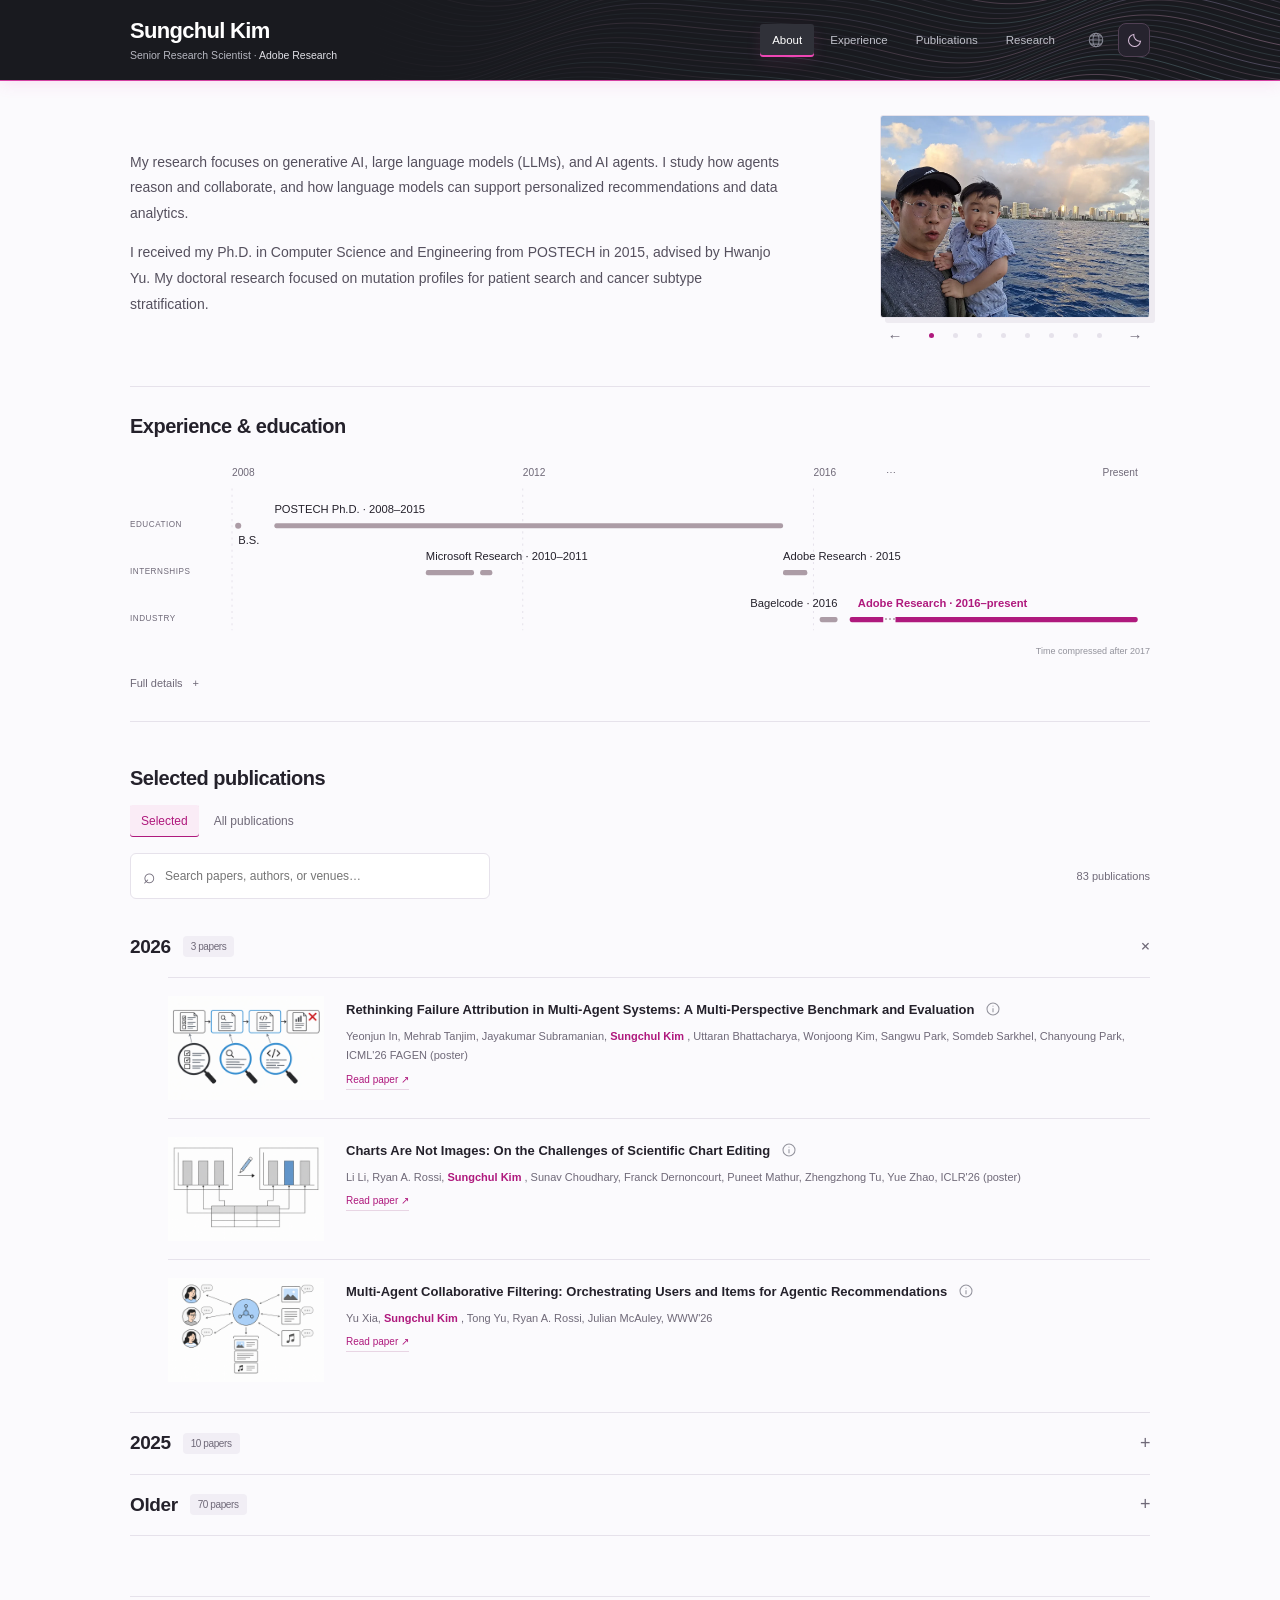
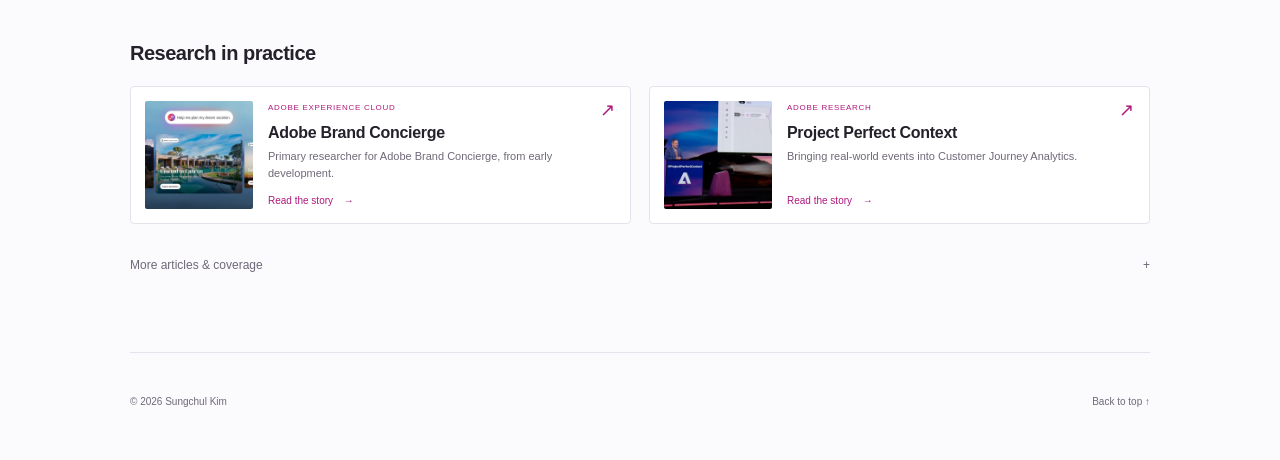
==== commit f3f9b0ab: "Add four family photos and remove carousel captions" ====
--- a/index.html
+++ b/index.html
@@ -27,7 +27,7 @@
 <p class="bio">My research focuses on generative AI, large language models (LLMs), and AI agents. I study how agents reason and collaborate, and how language models can support personalized recommendations and data analytics.</p>
 <p class="bio">I received my Ph.D. in Computer Science and Engineering from POSTECH in 2015, advised by Hwanjo Yu. My doctoral research focused on mutation profiles for patient search and cancer subtype stratification.</p>
 </div>
-<aside class="profile" aria-label="Family photos" aria-roledescription="carousel"><div class="photo-slides" aria-live="polite"><div class="photo-slide" role="group" aria-roledescription="slide" aria-label="1 of 4"><img class="profile-photo" src="assets/photos/waterfront.webp" alt="Sungchul and his son on a boat with a rainbow over the waterfront" style="object-position:center" width="1000" height="750"><span class="slide-credit">On the water</span></div><div class="photo-slide" role="group" aria-roledescription="slide" aria-label="2 of 4" hidden><img class="profile-photo" src="assets/photos/race-day.webp" alt="Sungchul and his son holding a race medal" style="object-position:50% 20%" width="750" height="1000" loading="lazy"><span class="slide-credit">Race day</span></div><div class="photo-slide" role="group" aria-roledescription="slide" aria-label="3 of 4" hidden><img class="profile-photo" src="assets/photos/model-trains.webp" alt="Sungchul and his son looking at a model railway" style="object-position:center" width="1000" height="750" loading="lazy"><span class="slide-credit">Model trains</span></div><div class="photo-slide" role="group" aria-roledescription="slide" aria-label="4 of 4" hidden><img class="profile-photo" src="assets/photos/forest.webp" alt="Sungchul and his son sitting together among the trees" style="object-position:50% 42%" width="750" height="1000" loading="lazy"><span class="slide-credit">In the woods</span></div></div><div class="photo-controls" hidden><button type="button" class="photo-prev" aria-label="Previous photo">←</button><div class="photo-dots" aria-label="Choose photo"></div><button type="button" class="photo-next" aria-label="Next photo">→</button></div></aside>
+<aside class="profile" aria-label="Family photos" aria-roledescription="carousel"><div class="photo-slides" aria-live="polite"><div class="photo-slide" role="group" aria-roledescription="slide" aria-label="1 of 8"><img class="profile-photo" src="assets/photos/waterfront.webp" alt="Sungchul and his son on a boat with a rainbow over the waterfront" style="object-position:center" width="1000" height="750"></div><div class="photo-slide" role="group" aria-roledescription="slide" aria-label="2 of 8" hidden><img class="profile-photo" src="assets/photos/race-day.webp" alt="Sungchul and his son holding a race medal" style="object-position:50% 20%" width="750" height="1000" loading="lazy"></div><div class="photo-slide" role="group" aria-roledescription="slide" aria-label="3 of 8" hidden><img class="profile-photo" src="assets/photos/model-trains.webp" alt="Sungchul and his son looking at a model railway" style="object-position:center" width="1000" height="750" loading="lazy"></div><div class="photo-slide" role="group" aria-roledescription="slide" aria-label="4 of 8" hidden><img class="profile-photo" src="assets/photos/forest.webp" alt="Sungchul and his son sitting together among the trees" style="object-position:50% 42%" width="750" height="1000" loading="lazy"></div><div class="photo-slide" role="group" aria-roledescription="slide" aria-label="5 of 8" hidden><img class="profile-photo" src="assets/photos/sunny-selfie.webp" alt="Sungchul and his son smiling outdoors" style="object-position:50% 53%" width="750" height="1000" loading="lazy"></div><div class="photo-slide" role="group" aria-roledescription="slide" aria-label="6 of 8" hidden><img class="profile-photo" src="assets/photos/carousel-ride.webp" alt="Sungchul and his son on a carousel" style="object-position:50% 46%" width="750" height="1000" loading="lazy"></div><div class="photo-slide" role="group" aria-roledescription="slide" aria-label="7 of 8" hidden><img class="profile-photo" src="assets/photos/dinner.webp" alt="Sungchul and his son raising their spoons at dinner" style="object-position:center" width="1000" height="750" loading="lazy"></div><div class="photo-slide" role="group" aria-roledescription="slide" aria-label="8 of 8" hidden><img class="profile-photo" src="assets/photos/office-visit.webp" alt="Sungchul and his son pointing up beside an office window" style="object-position:50% 43%" width="750" height="1000" loading="lazy"></div></div><div class="photo-controls" hidden><button type="button" class="photo-prev" aria-label="Previous photo">←</button><div class="photo-dots" aria-label="Choose photo"></div><button type="button" class="photo-next" aria-label="Next photo">→</button></div></aside>
 </section>
 <section id="experience" class="section experience-section">
 <div class="experience-heading"><h2>Experience & education</h2></div>
--- a/style.css
+++ b/style.css
@@ -188,7 +188,6 @@
 .publication-scope button[aria-pressed="true"] { color: var(--accent); background: #f0e0eb; }
 .publication-scope button:focus-visible { outline: 2px solid var(--accent); outline-offset: 2px; }
 
-.slide-credit { display:block; font-size:11px; line-height:1.45; color:var(--muted); margin-top:9px; }
 .profile .photo-slides { min-width:0; }
 .profile .photo-controls { margin-top:1px; }
 @media (prefers-reduced-motion:no-preference) {
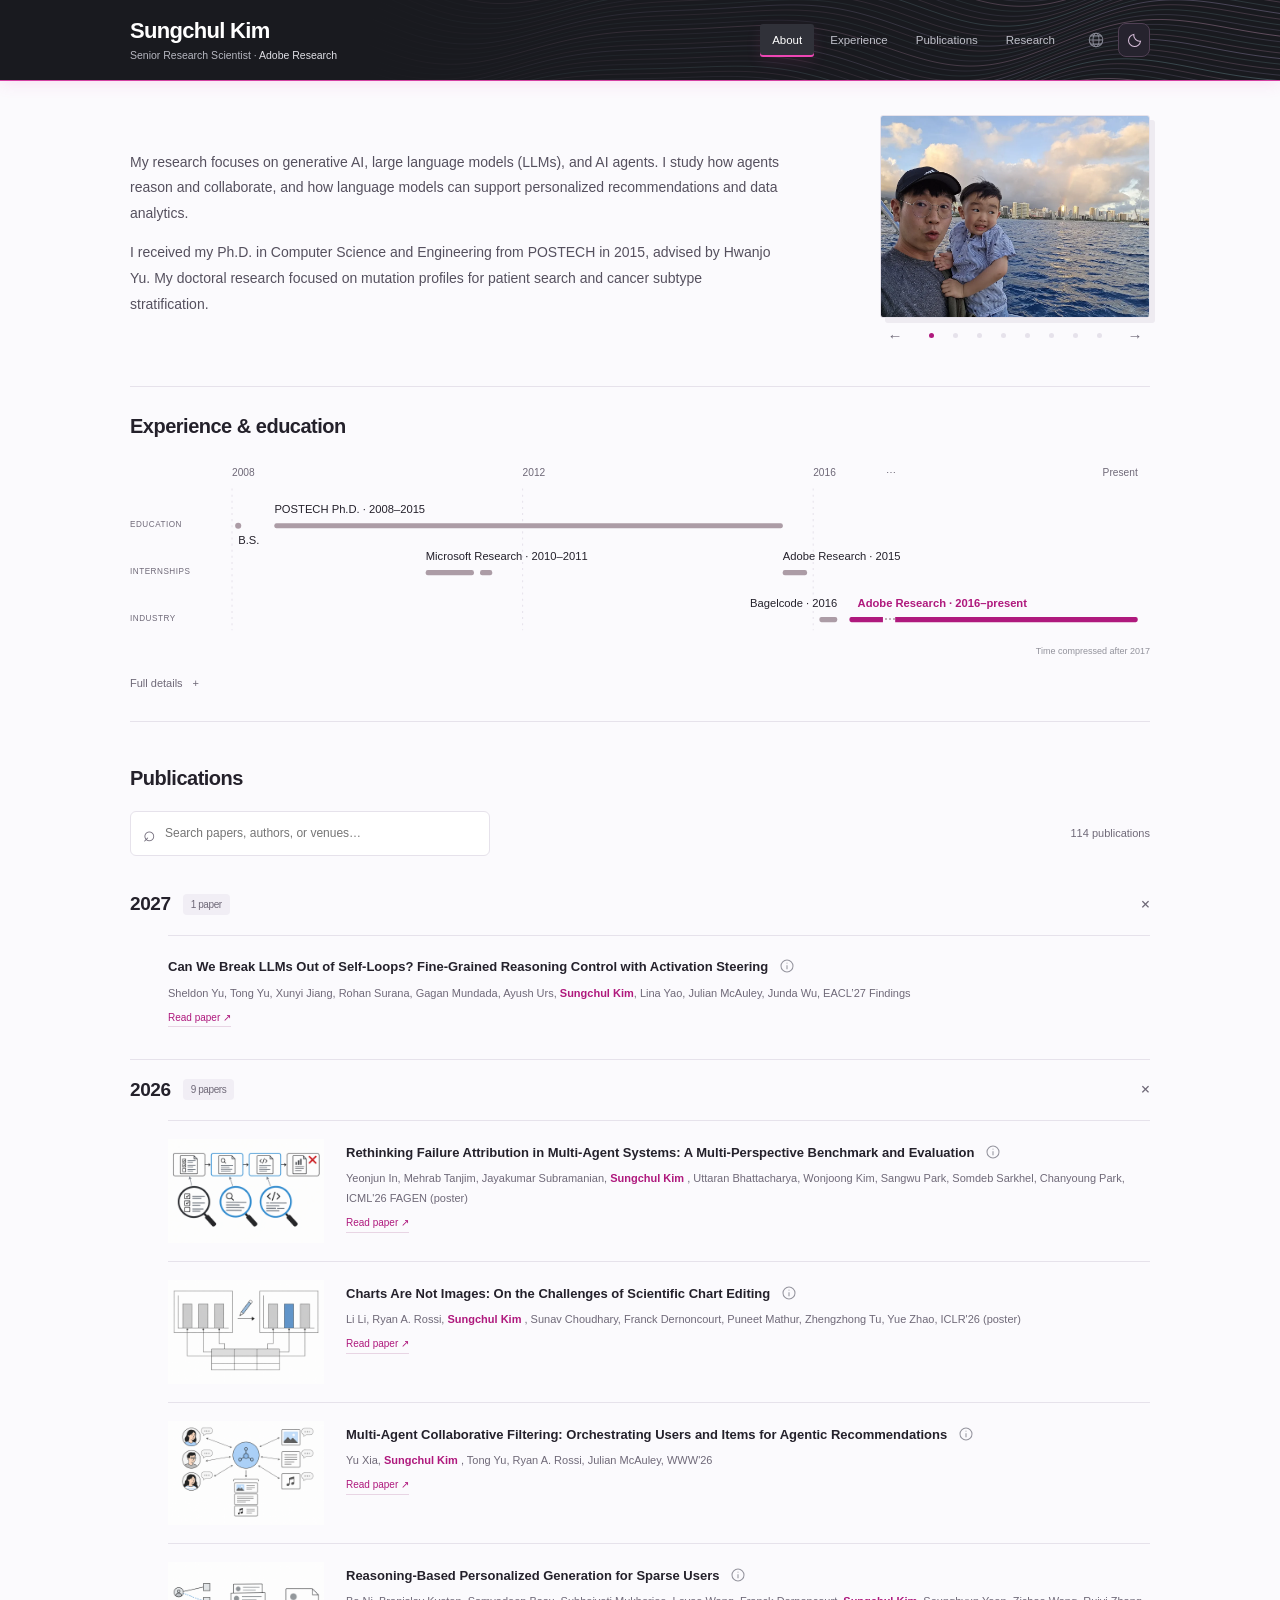
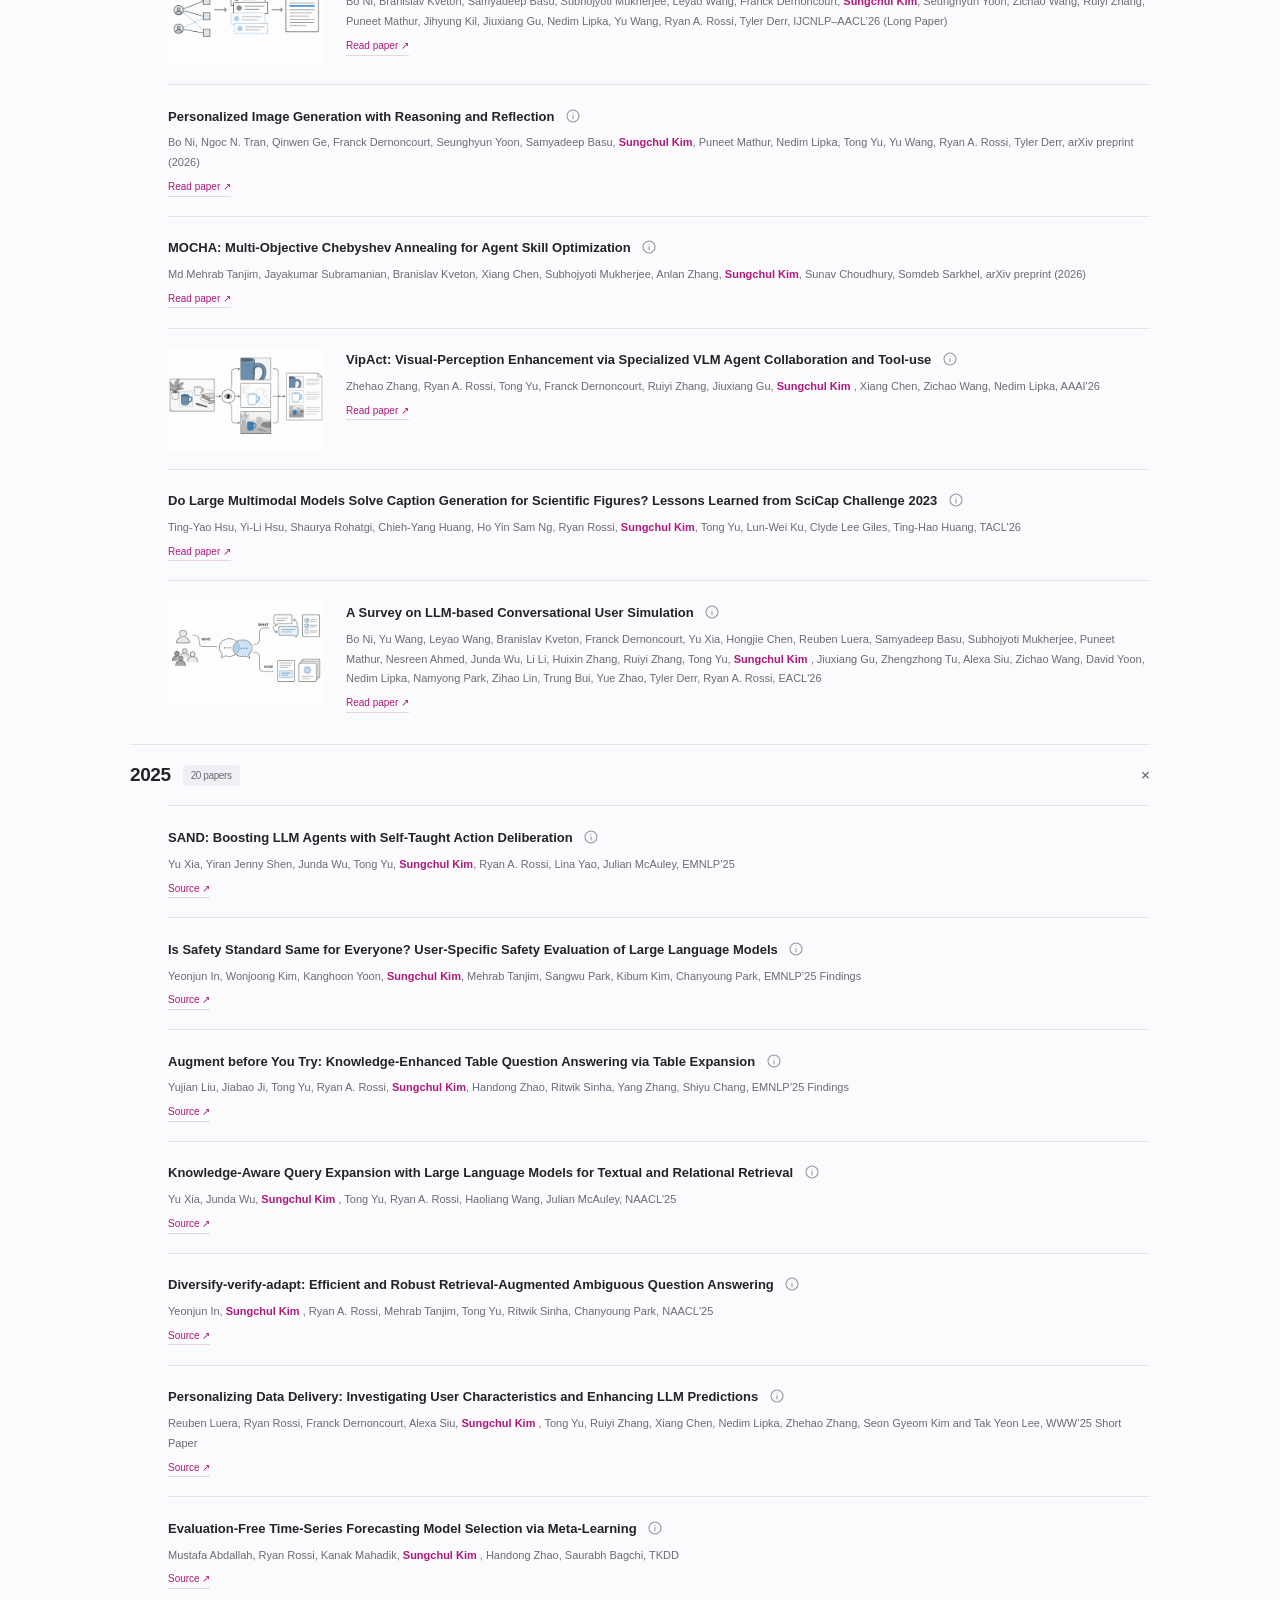
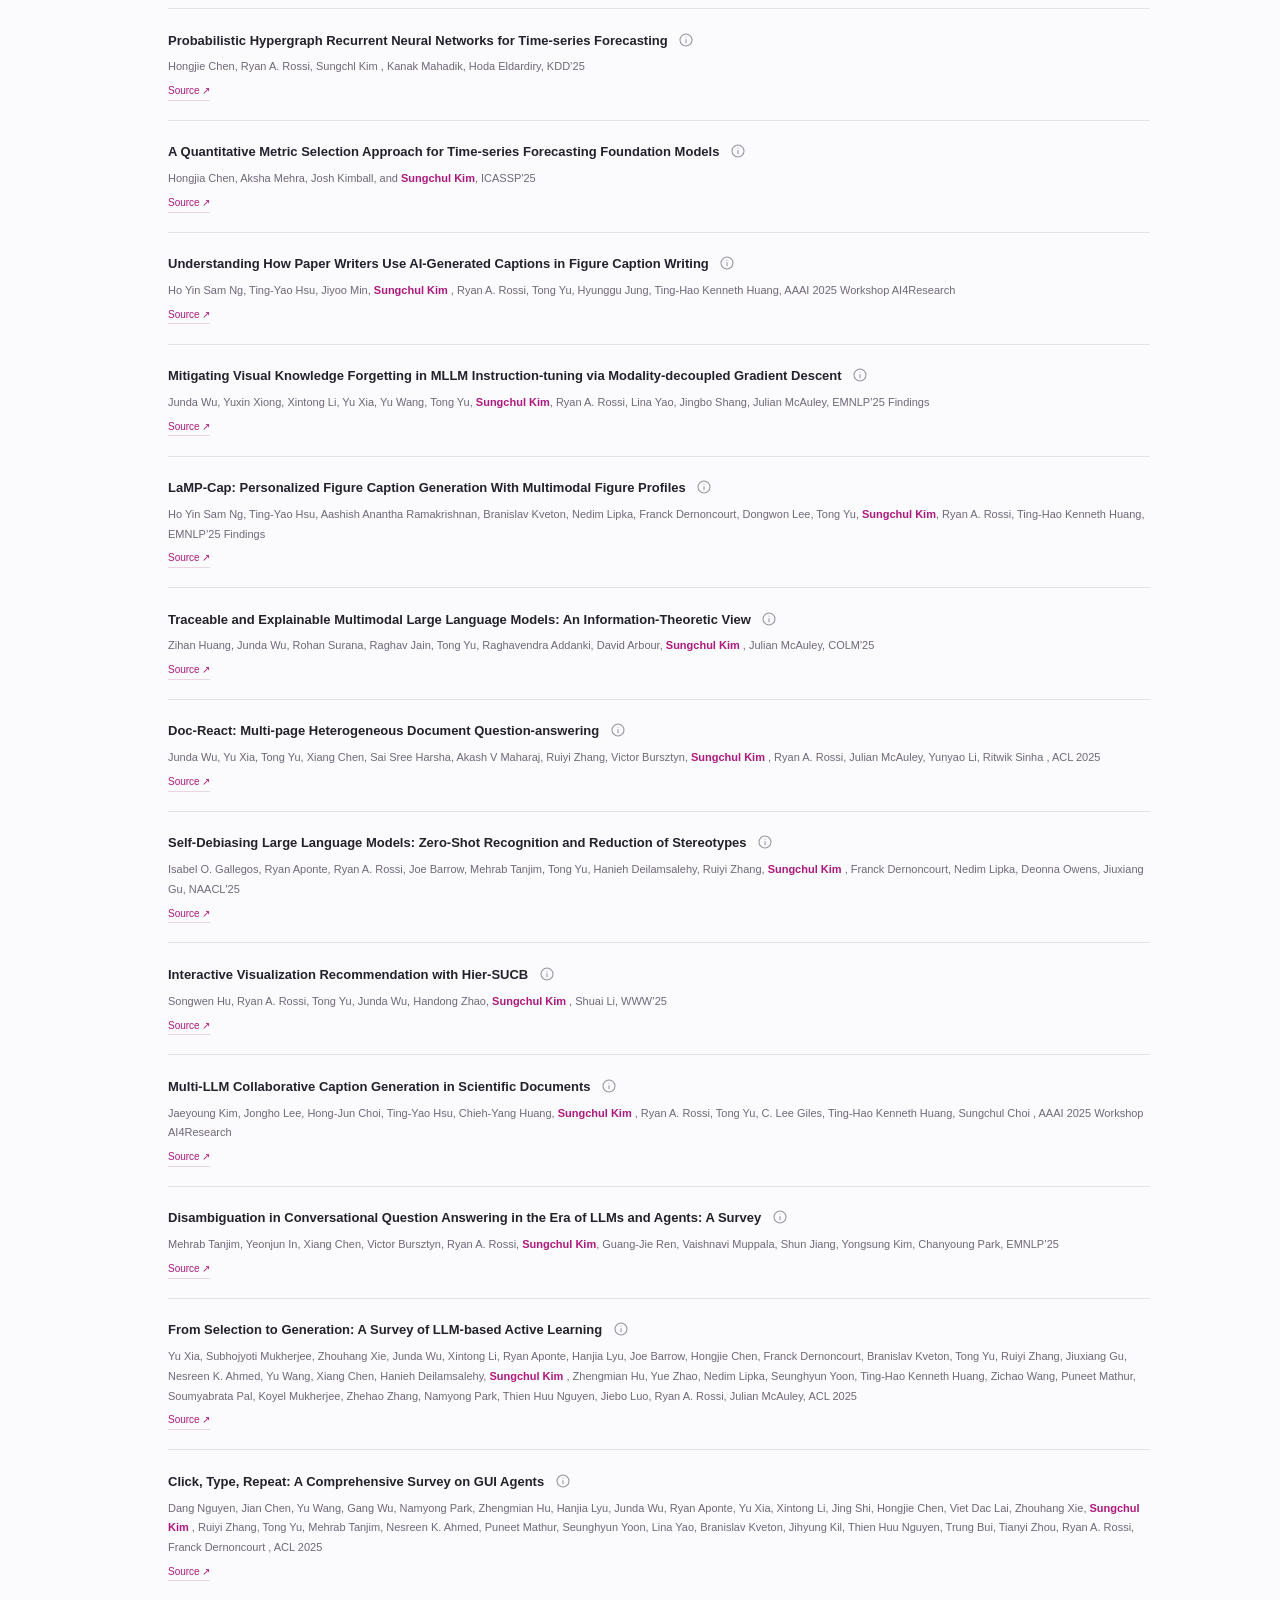
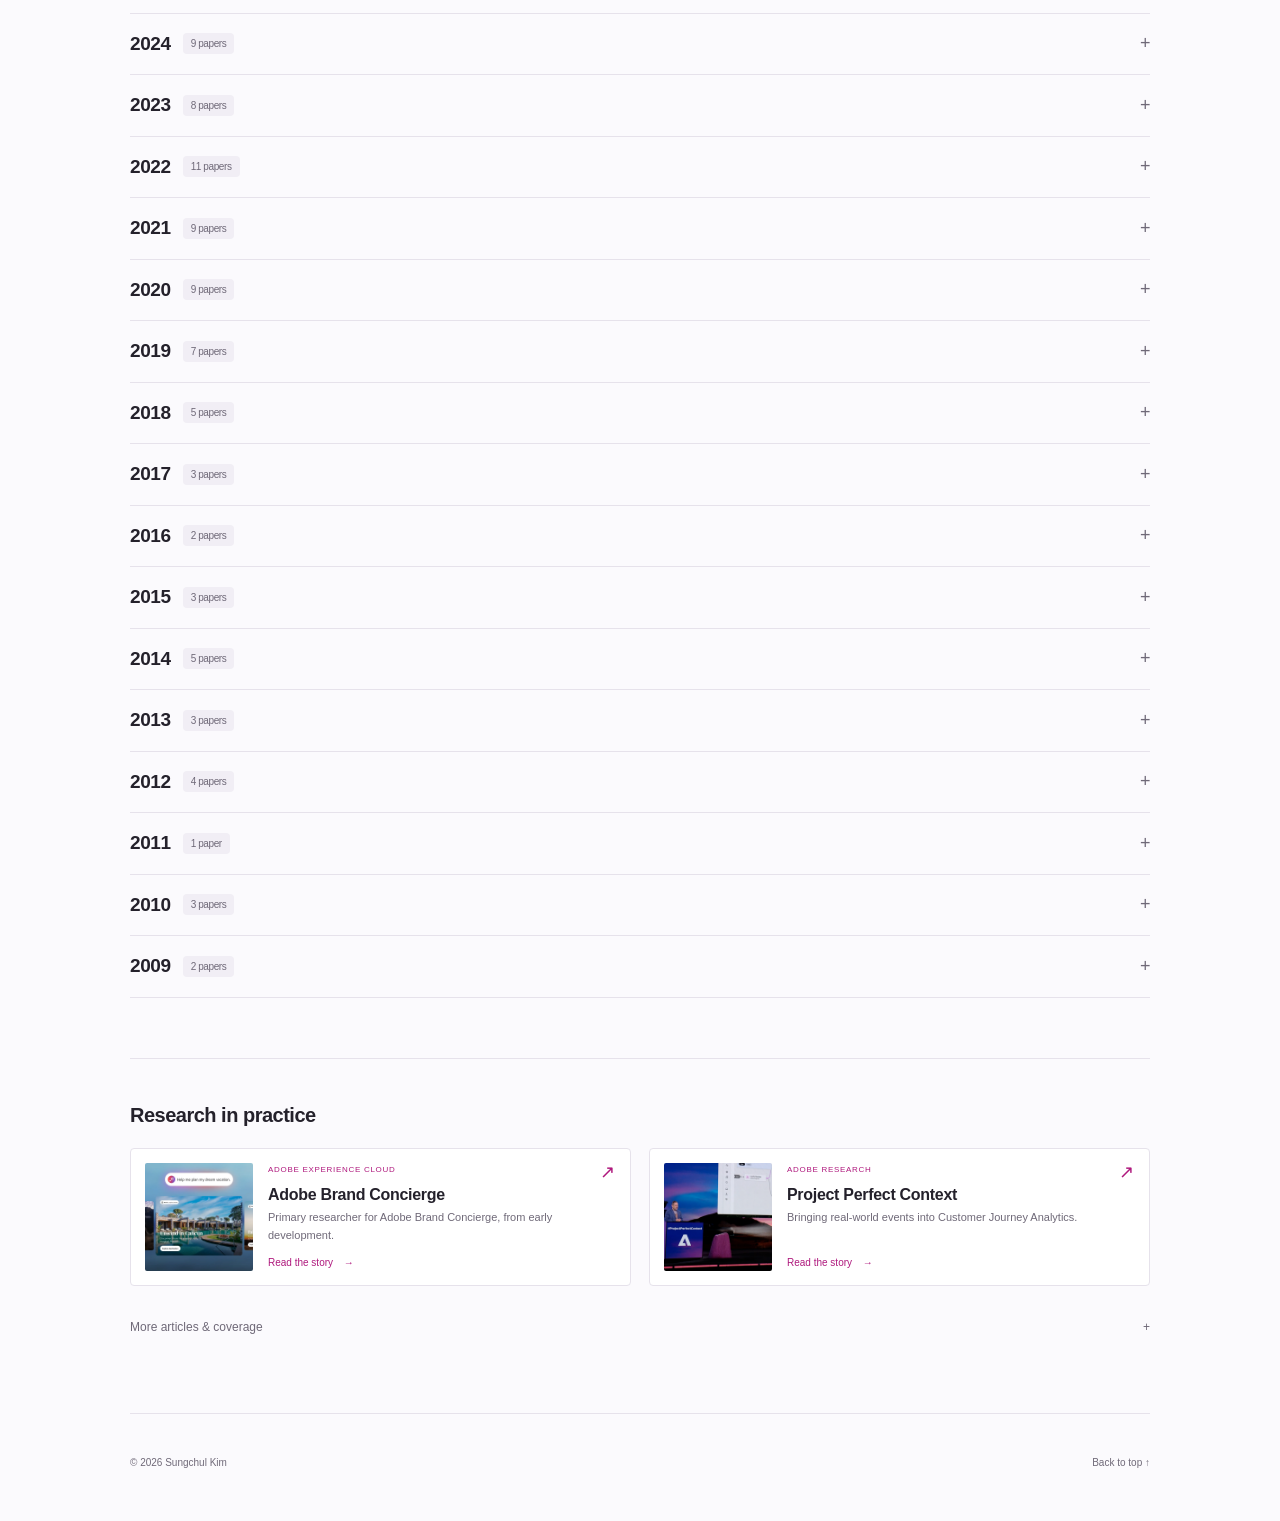
==== commit 06e38de1: "Show all publications and prioritize recent original research" ====
--- a/index.html
+++ b/index.html
@@ -12,7 +12,7 @@
 <title>Sungchul Kim · Adobe Research</title>
 <link rel="icon" href="assets/favicon.svg?v=4" type="image/svg+xml">
 <link rel="stylesheet" href="style.css?v=20">
-<script src="script.js?v=13" defer></script>
+<script src="script.js?v=14" defer></script>
 <link rel="stylesheet" href="theme.css?v=3">
 <link rel="stylesheet" href="easter-egg.css?v=2"><script src="journey-crypto.js?v=1" defer></script><script src="easter-egg.js?v=1" defer></script>
 </head>
@@ -31,16 +31,30 @@
 </section>
 <section id="experience" class="section experience-section">
 <div class="experience-heading"><h2>Experience & education</h2></div>
-<div class="career-scroll" role="region" aria-label="Career timeline, with time compressed after 2017"><svg class="career-chart career-chart-desktop" viewBox="0 0 1000 170" role="img" aria-labelledby="career-chart-title-desktop career-chart-description-desktop" xmlns="http://www.w3.org/2000/svg"><title id="career-chart-title-desktop">Experience and education, 2008 to present</title><desc id="career-chart-description-desktop">The shared time scale is compressed after 2017, marked by a small break. POSTECH B.S., February 2008; Ph.D., August 2008–August 2015. Microsoft Research Asia internship, September 2010–May 2011; Redmond internship, June–August 2011. Adobe internship, August–December 2015. Bagelcode, February–May 2016. Adobe Research, July 2016–present. Full details follow the chart.</desc><line class="career-grid" x1="100.00" y1="26" x2="100.00" y2="165"/><text class="career-tick" x="100.00" y="14">2008</text><line class="career-grid" x1="385.04" y1="26" x2="385.04" y2="165"/><text class="career-tick" x="385.04" y="14">2012</text><line class="career-grid" x1="670.08" y1="26" x2="670.08" y2="165"/><text class="career-tick" x="670.08" y="14">2016</text><text class="career-tick" x="988" y="14" text-anchor="end">Present</text><text class="career-lane" x="0" y="64">EDUCATION</text><text class="career-lane" x="0" y="110">INTERNSHIPS</text><text class="career-lane" x="0" y="156">INDUSTRY</text><circle class="career-milestone" cx="106.05" cy="62.5" r="3"><title>POSTECH B.S. · February 2008</title></circle><text class="career-label" x="106.05" y="80">B.S.</text><rect class="period-bar" x="141.56" y="60" width="498.68" height="5" rx="2"><title>POSTECH Ph.D. · August 2008–August 2015</title></rect><text class="career-label" x="141.56" y="50">POSTECH Ph.D. · 2008–2015</text><rect class="period-bar" x="290.03" y="106" width="47.21" height="5" rx="2"><title>Microsoft Research Asia · September 2010–May 2011</title></rect><rect class="period-bar" x="343.29" y="106" width="11.90" height="5" rx="2"><title>Microsoft Research Redmond · June–August 2011</title></rect><text class="career-label" x="290.03" y="96">Microsoft Research · 2010–2011</text><rect class="period-bar" x="640.23" y="106" width="23.80" height="5" rx="2"><title>Adobe Research internship · August–December 2015</title></rect><text class="career-label" x="640.23" y="96">Adobe Research · 2015</text><rect class="period-bar" x="676.13" y="152" width="17.56" height="5" rx="2"><title>Bagelcode · February–May 2016</title></rect><text class="career-label" x="693.69" y="142" text-anchor="end">Bagelcode · 2016</text><rect class="period-bar present" x="705.59" y="152" width="282.41" height="5" rx="2"><title>Adobe Research · July 2016–present</title></rect><text class="career-label current-label" x="713.59" y="142">Adobe Research · 2016–present</text><text class="career-tick" x="741.49" y="14">⋯<title>Time scale compressed after 2017</title></text><rect class="career-break" x="738.49" y="150" width="12" height="9"/><text class="career-break-mark" x="739.49" y="158">⋯<title>Time scale compressed after 2017</title></text></svg><svg class="career-chart career-chart-mobile" viewBox="0 0 340 170" role="img" aria-labelledby="career-chart-title-mobile career-chart-description-mobile" xmlns="http://www.w3.org/2000/svg"><title id="career-chart-title-mobile">Experience and education, 2008 to present</title><desc id="career-chart-description-mobile">The shared time scale is compressed after 2017, marked by a small break. POSTECH B.S., February 2008; Ph.D., August 2008–August 2015. Microsoft Research Asia internship, September 2010–May 2011; Redmond internship, June–August 2011. Adobe internship, August–December 2015. Bagelcode, February–May 2016. Adobe Research, July 2016–present. Full details follow the chart.</desc><line class="career-grid" x1="56.00" y1="26" x2="56.00" y2="165"/><text class="career-tick" x="56.00" y="14">2008</text><line class="career-grid" x1="234.47" y1="26" x2="234.47" y2="165"/><text class="career-tick" x="234.47" y="14">2016</text><text class="career-tick" x="334" y="14" text-anchor="end">Present</text><text class="career-lane" x="0" y="64">Education</text><text class="career-lane" x="0" y="110">Interns</text><text class="career-lane" x="0" y="156">Industry</text><circle class="career-milestone" cx="57.89" cy="62.5" r="3"><title>POSTECH B.S. · February 2008</title></circle><text class="career-label" x="57.89" y="80">B.S.</text><rect class="period-bar" x="69.01" y="60" width="156.12" height="5" rx="2"><title>POSTECH Ph.D. · August 2008–August 2015</title></rect><text class="career-label" x="69.01" y="50">POSTECH Ph.D.</text><rect class="period-bar" x="115.49" y="106" width="14.78" height="5" rx="2"><title>Microsoft Research Asia · September 2010–May 2011</title></rect><rect class="period-bar" x="132.17" y="106" width="3.73" height="5" rx="2"><title>Microsoft Research Redmond · June–August 2011</title></rect><text class="career-label" x="115.49" y="96">MS Research</text><rect class="period-bar" x="225.13" y="106" width="7.45" height="5" rx="2"><title>Adobe Research internship · August–December 2015</title></rect><text class="career-label" x="225.13" y="96">Adobe</text><rect class="period-bar" x="236.37" y="152" width="5.50" height="5" rx="2"><title>Bagelcode · February–May 2016</title></rect><text class="career-label" x="241.86" y="142" text-anchor="end">Bagelcode</text><rect class="period-bar present" x="245.59" y="152" width="88.41" height="5" rx="2"><title>Adobe Research · July 2016–present</title></rect><text class="career-label current-label" x="253.59" y="142">Adobe · 2016–now</text><text class="career-tick" x="256.83" y="14">⋯<title>Time scale compressed after 2017</title></text><rect class="career-break" x="253.83" y="150" width="12" height="9"/><text class="career-break-mark" x="254.83" y="158">⋯<title>Time scale compressed after 2017</title></text></svg></div><p class="chart-note">Time compressed after 2017</p>
+<div class="career-scroll" role="region" aria-label="Career timeline, with time compressed after 2017"><svg class="career-chart career-chart-desktop" viewBox="0 0 1000 170" role="img" aria-labelledby="career-chart-title-desktop career-chart-description-desktop" xmlns="http://www.w3.org/2000/svg"><title id="career-chart-title-desktop">Experience and education, 2008 to present</title><desc id="career-chart-description-desktop">The shared time scale is compressed after 2017, marked by a small break. POSTECH B.S., February 2008; Ph.D., August 2008–August 2015. Microsoft Research Asia internship, September 2010–May 2011; Redmond internship, June–August 2011. Adobe internship, August–December 2015. Bagelcode, February–May 2016. Adobe Research, July 2016–present. Full details follow the chart.</desc><line class="career-grid" x1="100.00" y1="26" x2="100.00" y2="165"/><text class="career-tick" x="100.00" y="14">2008</text><line class="career-grid" x1="384.91" y1="26" x2="384.91" y2="165"/><text class="career-tick" x="384.91" y="14">2012</text><line class="career-grid" x1="669.82" y1="26" x2="669.82" y2="165"/><text class="career-tick" x="669.82" y="14">2016</text><text class="career-tick" x="988" y="14" text-anchor="end">Present</text><text class="career-lane" x="0" y="64">EDUCATION</text><text class="career-lane" x="0" y="110">INTERNSHIPS</text><text class="career-lane" x="0" y="156">INDUSTRY</text><circle class="career-milestone" cx="106.05" cy="62.5" r="3"><title>POSTECH B.S. · February 2008</title></circle><text class="career-label" x="106.05" y="80">B.S.</text><rect class="period-bar" x="141.54" y="60" width="498.45" height="5" rx="2"><title>POSTECH Ph.D. · August 2008–August 2015</title></rect><text class="career-label" x="141.54" y="50">POSTECH Ph.D. · 2008–2015</text><rect class="period-bar" x="289.94" y="106" width="47.19" height="5" rx="2"><title>Microsoft Research Asia · September 2010–May 2011</title></rect><rect class="period-bar" x="343.18" y="106" width="11.90" height="5" rx="2"><title>Microsoft Research Redmond · June–August 2011</title></rect><text class="career-label" x="289.94" y="96">Microsoft Research · 2010–2011</text><rect class="period-bar" x="639.98" y="106" width="23.79" height="5" rx="2"><title>Adobe Research internship · August–December 2015</title></rect><text class="career-label" x="639.98" y="96">Adobe Research · 2015</text><rect class="period-bar" x="675.87" y="152" width="17.55" height="5" rx="2"><title>Bagelcode · February–May 2016</title></rect><text class="career-label" x="693.42" y="142" text-anchor="end">Bagelcode · 2016</text><rect class="period-bar present" x="705.31" y="152" width="282.69" height="5" rx="2"><title>Adobe Research · July 2016–present</title></rect><text class="career-label current-label" x="713.31" y="142">Adobe Research · 2016–present</text><text class="career-tick" x="741.19" y="14">⋯<title>Time scale compressed after 2017</title></text><rect class="career-break" x="738.19" y="150" width="12" height="9"/><text class="career-break-mark" x="739.19" y="158">⋯<title>Time scale compressed after 2017</title></text></svg><svg class="career-chart career-chart-mobile" viewBox="0 0 340 170" role="img" aria-labelledby="career-chart-title-mobile career-chart-description-mobile" xmlns="http://www.w3.org/2000/svg"><title id="career-chart-title-mobile">Experience and education, 2008 to present</title><desc id="career-chart-description-mobile">The shared time scale is compressed after 2017, marked by a small break. POSTECH B.S., February 2008; Ph.D., August 2008–August 2015. Microsoft Research Asia internship, September 2010–May 2011; Redmond internship, June–August 2011. Adobe internship, August–December 2015. Bagelcode, February–May 2016. Adobe Research, July 2016–present. Full details follow the chart.</desc><line class="career-grid" x1="56.00" y1="26" x2="56.00" y2="165"/><text class="career-tick" x="56.00" y="14">2008</text><line class="career-grid" x1="234.39" y1="26" x2="234.39" y2="165"/><text class="career-tick" x="234.39" y="14">2016</text><text class="career-tick" x="334" y="14" text-anchor="end">Present</text><text class="career-lane" x="0" y="64">Education</text><text class="career-lane" x="0" y="110">Interns</text><text class="career-lane" x="0" y="156">Industry</text><circle class="career-milestone" cx="57.89" cy="62.5" r="3"><title>POSTECH B.S. · February 2008</title></circle><text class="career-label" x="57.89" y="80">B.S.</text><rect class="period-bar" x="69.00" y="60" width="156.05" height="5" rx="2"><title>POSTECH Ph.D. · August 2008–August 2015</title></rect><text class="career-label" x="69.00" y="50">POSTECH Ph.D.</text><rect class="period-bar" x="115.46" y="106" width="14.77" height="5" rx="2"><title>Microsoft Research Asia · September 2010–May 2011</title></rect><rect class="period-bar" x="132.13" y="106" width="3.72" height="5" rx="2"><title>Microsoft Research Redmond · June–August 2011</title></rect><text class="career-label" x="115.46" y="96">MS Research</text><rect class="period-bar" x="225.05" y="106" width="7.45" height="5" rx="2"><title>Adobe Research internship · August–December 2015</title></rect><text class="career-label" x="225.05" y="96">Adobe</text><rect class="period-bar" x="236.28" y="152" width="5.49" height="5" rx="2"><title>Bagelcode · February–May 2016</title></rect><text class="career-label" x="241.78" y="142" text-anchor="end">Bagelcode</text><rect class="period-bar present" x="245.50" y="152" width="88.50" height="5" rx="2"><title>Adobe Research · July 2016–present</title></rect><text class="career-label current-label" x="253.50" y="142">Adobe · 2016–now</text><text class="career-tick" x="256.73" y="14">⋯<title>Time scale compressed after 2017</title></text><rect class="career-break" x="253.73" y="150" width="12" height="9"/><text class="career-break-mark" x="254.73" y="158">⋯<title>Time scale compressed after 2017</title></text></svg></div><p class="chart-note">Time compressed after 2017</p>
 <details class="career-details"><summary>Full details <span aria-hidden="true">+</span></summary><dl><div><dt>FEB 2008 · POSTECH</dt><dd>B.S. in Computer Science and Engineering<br><span>Pohang University of Science and Technology</span></dd></div><div><dt>AUG 2008 — AUG 2015 · POSTECH</dt><dd>Ph.D. in Computer Science and Engineering<br><span>Advisor: Hwanjo Yu · Mutation profiles, patient search, and cancer subtype stratification.</span></dd></div><div><dt>SEP 2010 — MAY 2011 · Microsoft Research Asia</dt><dd>Research Intern · Online Advertising<br><span>Mentors: Tie-Yan Liu &amp; Tao Qin · Excellent Intern Certificate</span></dd></div><div><dt>JUN — AUG 2011 · Microsoft Research</dt><dd>Research Intern · Natural Language Processing<br><span>Redmond · Mentor: Kristina Toutanova</span></dd></div><div><dt>AUG — DEC 2015 · Adobe Research</dt><dd>Research Intern · Systems Technology Lab<br><span>Mentor: Eunyee Koh</span></dd></div><div><dt>FEB — MAY 2016 · Bagelcode</dt><dd>Data Analyst<br><span>Bagelcode</span></dd></div><div><dt>JUL 2016 — PRESENT · Adobe Research</dt><dd>Senior Research Scientist<br><span>Large language models, AI agents, and intelligent analytics.</span></dd></div></dl></details>
 </section>
-<section id="publications" class="section"><div class="section-heading"><div><h2>Selected publications</h2></div></div>
-<div class="publication-scope" hidden><button type="button" data-scope="selected" aria-pressed="true">Selected</button><button type="button" data-scope="all" aria-pressed="false">All publications</button></div>
+<section id="publications" class="section"><div class="section-heading"><div><h2>Publications</h2></div></div>
 <div class="publication-toolbar" hidden><label class="search"><span aria-hidden="true">⌕</span><input id="paper-search" type="search" placeholder="Search papers, authors, or venues…" aria-label="Search publications"></label><span id="result-count" role="status" aria-live="polite">114 publications</span></div>
-<div id="publication-list"><details class="year-group" data-year="2027" open><summary>2027 <span class="count">1 paper</span><span class="plus" aria-hidden="true">+</span></summary><ol class="papers"><li id="pub-fe8de16f1974" class="paper" data-year="2027" data-selected="false"><div class="paper-copy"><div class="paper-heading"><h3>Can We Break LLMs Out of Self-Loops? Fine-Grained Reasoning Control with Activation Steering</h3><span class="paper-explanation"><button class="summary-trigger" type="button" aria-label="Summary: Can We Break LLMs Out of Self-Loops? Fine-Grained Reasoning Control with Activation Steering" aria-describedby="pub-fe8de16f1974-summary" aria-expanded="false"><svg viewBox="0 0 20 20" width="16" height="16" fill="none" stroke="currentColor" stroke-width="1.3" aria-hidden="true"><circle cx="10" cy="10" r="7.5"/><path d="M10 9v5M10 5.8v1"/></svg></button><span class="paper-tooltip" role="tooltip" id="pub-fe8de16f1974-summary" hidden><span class="tooltip-heading"><span class="tooltip-label">Summary</span><span class="tooltip-year">2027</span></span><span class="tooltip-body">SOPHIA detects when a language model repeatedly returns to the same reasoning state. It then steers the model’s internal activations during inference to help it leave the loop.</span></span></span></div><p>Sheldon Yu, Tong Yu, Xunyi Jiang, Rohan Surana, Gagan Mundada, Ayush Urs, <strong>Sungchul Kim</strong>, Lina Yao, Julian McAuley, Junda Wu, EACL’27 Findings</p><a class="paper-link" href="https://arxiv.org/abs/2607.18100">Read paper ↗</a></div></li></ol></details>
-<details class="year-group" data-year="2026" open><summary>2026 <span class="count">9 papers</span><span class="plus" aria-hidden="true">+</span></summary><ol class="papers"><li id="pub-ad7f85363364" class="paper paper-illustrated" data-year="2026" data-selected="false"><a class="paper-thumbnail" href="https://aclanthology.org/2026.aacl-long.219/" aria-label="Read Reasoning-Based Personalized Generation for Sparse Users"><img src="assets/papers/grasper.png" alt="GraSPeR predicts missing user-item links, synthesizes aligned reviews, then generates personalized text from real and augmented history." width="1536" height="1024" loading="lazy"></a><div class="paper-copy"><div class="paper-heading"><h3>Reasoning-Based Personalized Generation for Sparse Users</h3><span class="paper-explanation"><button class="summary-trigger" type="button" aria-label="Summary: Reasoning-Based Personalized Generation for Sparse Users" aria-describedby="pub-ad7f85363364-summary" aria-expanded="false"><svg viewBox="0 0 20 20" width="16" height="16" fill="none" stroke="currentColor" stroke-width="1.3" aria-hidden="true"><circle cx="10" cy="10" r="7.5"/><path d="M10 9v5M10 5.8v1"/></svg></button><span class="paper-tooltip" role="tooltip" id="pub-ad7f85363364-summary" hidden><span class="tooltip-heading"><span class="tooltip-label">Summary</span><span class="tooltip-year">2026</span></span><span class="tooltip-body">GraSPer predicts likely user–item interactions and generates supporting context for them. It combines that context with a user’s limited real history to generate more personalized text.</span></span></span></div><p>Bo Ni, Branislav Kveton, Samyadeep Basu, Subhojyoti Mukherjee, Leyao Wang, Franck Dernoncourt, <strong>Sungchul Kim</strong>, Seunghyun Yoon, Zichao Wang, Ruiyi Zhang, Puneet Mathur, Jihyung Kil, Jiuxiang Gu, Nedim Lipka, Yu Wang, Ryan A. Rossi, Tyler Derr, IJCNLP–AACL’26 (Long Paper)</p><a class="paper-link" href="https://aclanthology.org/2026.aacl-long.219/">Read paper ↗</a></div></li><li id="pub-91734d0f3e2a" class="paper" data-year="2026" data-selected="false"><div class="paper-copy"><div class="paper-heading"><h3>Personalized Image Generation with Reasoning and Reflection</h3><span class="paper-explanation"><button class="summary-trigger" type="button" aria-label="Summary: Personalized Image Generation with Reasoning and Reflection" aria-describedby="pub-91734d0f3e2a-summary" aria-expanded="false"><svg viewBox="0 0 20 20" width="16" height="16" fill="none" stroke="currentColor" stroke-width="1.3" aria-hidden="true"><circle cx="10" cy="10" r="7.5"/><path d="M10 9v5M10 5.8v1"/></svg></button><span class="paper-tooltip" role="tooltip" id="pub-91734d0f3e2a-summary" hidden><span class="tooltip-heading"><span class="tooltip-label">Summary</span><span class="tooltip-year">2026</span></span><span class="tooltip-body">PEARL uses signals from a person’s reviews, posts, and images to guide a frozen image generator. It reasons about the user’s preferences and revisits the generated result. The paper also introduces a benchmark for personalized scenes and creative images.</span></span></span></div><p>Bo Ni, Ngoc N. Tran, Qinwen Ge, Franck Dernoncourt, Seunghyun Yoon, Samyadeep Basu, <strong>Sungchul Kim</strong>, Puneet Mathur, Nedim Lipka, Tong Yu, Yu Wang, Ryan A. Rossi, Tyler Derr, arXiv preprint (2026)</p><a class="paper-link" href="https://arxiv.org/abs/2610.00737">Read paper ↗</a></div></li><li id="pub-03c573ea3c45" class="paper" data-year="2026" data-selected="false"><div class="paper-copy"><div class="paper-heading"><h3>MOCHA: Multi-Objective Chebyshev Annealing for Agent Skill Optimization</h3><span class="paper-explanation"><button class="summary-trigger" type="button" aria-label="Summary: MOCHA: Multi-Objective Chebyshev Annealing for Agent Skill Optimization" aria-describedby="pub-03c573ea3c45-summary" aria-expanded="false"><svg viewBox="0 0 20 20" width="16" height="16" fill="none" stroke="currentColor" stroke-width="1.3" aria-hidden="true"><circle cx="10" cy="10" r="7.5"/><path d="M10 9v5M10 5.8v1"/></svg></button><span class="paper-tooltip" role="tooltip" id="pub-03c573ea3c45-summary" hidden><span class="tooltip-heading"><span class="tooltip-label">Summary</span><span class="tooltip-year">2026</span></span><span class="tooltip-body">MOCHA optimizes written skills for language model agents under competing goals such as accuracy and context cost. It searches for skill variants that offer different trade-offs between those goals.</span></span></span></div><p>Md Mehrab Tanjim, Jayakumar Subramanian, Branislav Kveton, Xiang Chen, Subhojyoti Mukherjee, Anlan Zhang, <strong>Sungchul Kim</strong>, Sunav Choudhury, Somdeb Sarkhel, arXiv preprint (2026)</p><a class="paper-link" href="https://arxiv.org/abs/2605.19330v2">Read paper ↗</a></div></li><li id="pub-0dbf34d862a6" class="paper paper-illustrated" data-year="2026" data-selected="true"><a class="paper-thumbnail" href="https://arxiv.org/html/2603.25001v1" aria-label="Read Rethinking Failure Attribution in Multi-Agent Systems: A Multi-Perspective Benchmark and Evaluation"><img src="assets/papers/mp-bench.png" alt="One failed multi-agent execution trace, with three analyst viewpoints identifying different plausible failure steps. Multiple attributions can be reasonable." width="1536" height="1024" loading="lazy"></a><div class="paper-copy"><div class="paper-heading"><h3>Rethinking Failure Attribution in Multi-Agent Systems: A Multi-Perspective Benchmark and Evaluation</h3><span class="paper-explanation"><button class="summary-trigger" type="button" aria-label="Summary: Rethinking Failure Attribution in Multi-Agent Systems: A Multi-Perspective Benchmark and Evaluation" aria-describedby="pub-0dbf34d862a6-summary" aria-expanded="false"><svg viewBox="0 0 20 20" width="16" height="16" fill="none" stroke="currentColor" stroke-width="1.3" aria-hidden="true"><circle cx="10" cy="10" r="7.5"/><path d="M10 9v5M10 5.8v1"/></svg></button><span class="paper-tooltip" role="tooltip" id="pub-0dbf34d862a6-summary" hidden><span class="tooltip-heading"><span class="tooltip-label">Summary</span><span class="tooltip-year">2026</span></span><span class="tooltip-body">When several AI agents fail together, there may be more than one reasonable explanation. MP-Bench evaluates failure diagnosis from multiple perspectives, so debugging is not judged against a single assumed root cause.</span></span></span></div><p>Yeonjun In, Mehrab Tanjim, Jayakumar Subramanian, <strong>Sungchul Kim</strong> , Uttaran Bhattacharya, Wonjoong Kim, Sangwu Park, Somdeb Sarkhel, Chanyoung Park, ICML&#x27;26 FAGEN (poster)</p><a class="paper-link" href="https://arxiv.org/html/2603.25001v1">Read paper ↗</a></div></li><li id="pub-ac571d66ec56" class="paper paper-illustrated" data-year="2026" data-selected="true"><a class="paper-thumbnail" href="https://arxiv.org/html/2512.00752v1" aria-label="Read Charts Are Not Images: On the Challenges of Scientific Chart Editing"><img src="assets/papers/figedit.png" alt="Editing a chart requires preserving its data and graphical structure; visual similarity alone does not establish semantic correctness." width="1536" height="1024" loading="lazy"></a><div class="paper-copy"><div class="paper-heading"><h3>Charts Are Not Images: On the Challenges of Scientific Chart Editing</h3><span class="paper-explanation"><button class="summary-trigger" type="button" aria-label="Summary: Charts Are Not Images: On the Challenges of Scientific Chart Editing" aria-describedby="pub-ac571d66ec56-summary" aria-expanded="false"><svg viewBox="0 0 20 20" width="16" height="16" fill="none" stroke="currentColor" stroke-width="1.3" aria-hidden="true"><circle cx="10" cy="10" r="7.5"/><path d="M10 9v5M10 5.8v1"/></svg></button><span class="paper-tooltip" role="tooltip" id="pub-ac571d66ec56-summary" hidden><span class="tooltip-heading"><span class="tooltip-label">Summary</span><span class="tooltip-year">2026</span></span><span class="tooltip-body">A chart edit must preserve the meaning of its data, not just look convincing. FigEdit tests changes to scientific charts and shows why image-editing models and pixel-based scores can miss structurally incorrect results.</span></span></span></div><p>Li Li, Ryan A. Rossi, <strong>Sungchul Kim</strong> , Sunav Choudhary, Franck Dernoncourt, Puneet Mathur, Zhengzhong Tu, Yue Zhao, ICLR&#x27;26 (poster)</p><a class="paper-link" href="https://arxiv.org/html/2512.00752v1">Read paper ↗</a></div></li><li id="pub-28ea3525df7b" class="paper paper-illustrated" data-year="2026" data-selected="true"><a class="paper-thumbnail" href="https://arxiv.org/html/2511.18413v2" aria-label="Read Multi-Agent Collaborative Filtering: Orchestrating Users and Items for Agentic Recommendations"><img src="assets/papers/macf.png" alt="MACF orchestrates similar-user and relevant-item agents through adaptive discussion and recruitment for personalized recommendations." width="1536" height="1024" loading="lazy"></a><div class="paper-copy"><div class="paper-heading"><h3>Multi-Agent Collaborative Filtering: Orchestrating Users and Items for Agentic Recommendations</h3><span class="paper-explanation"><button class="summary-trigger" type="button" aria-label="Summary: Multi-Agent Collaborative Filtering: Orchestrating Users and Items for Agentic Recommendations" aria-describedby="pub-28ea3525df7b-summary" aria-expanded="false"><svg viewBox="0 0 20 20" width="16" height="16" fill="none" stroke="currentColor" stroke-width="1.3" aria-hidden="true"><circle cx="10" cy="10" r="7.5"/><path d="M10 9v5M10 5.8v1"/></svg></button><span class="paper-tooltip" role="tooltip" id="pub-28ea3525df7b-summary" hidden><span class="tooltip-heading"><span class="tooltip-label">Summary</span><span class="tooltip-year">2026</span></span><span class="tooltip-body">MACF turns similar users and relevant items into collaborating AI agents. An orchestrator manages their discussion and recruits useful participants, bringing collaborative filtering signals into an agent-based recommender.</span></span></span></div><p>Yu Xia, <strong>Sungchul Kim</strong> , Tong Yu, Ryan A. Rossi, Julian McAuley, WWW&#x27;26</p><a class="paper-link" href="https://arxiv.org/html/2511.18413v2">Read paper ↗</a></div></li><li id="pub-aeebd1a0948d" class="paper paper-illustrated" data-year="2026" data-selected="false"><a class="paper-thumbnail" href="https://aclanthology.org/2026.eacl-long.200/" aria-label="Read A Survey on LLM-based Conversational User Simulation"><img src="assets/papers/user-simulation.png" alt="This survey organizes conversational user simulation by who is simulated, what is simulated, and how, with techniques and evaluation." width="1536" height="1024" loading="lazy"></a><div class="paper-copy"><div class="paper-heading"><h3>A Survey on LLM-based Conversational User Simulation</h3><span class="paper-explanation"><button class="summary-trigger" type="button" aria-label="Summary: A Survey on LLM-based Conversational User Simulation" aria-describedby="pub-aeebd1a0948d-summary" aria-expanded="false"><svg viewBox="0 0 20 20" width="16" height="16" fill="none" stroke="currentColor" stroke-width="1.3" aria-hidden="true"><circle cx="10" cy="10" r="7.5"/><path d="M10 9v5M10 5.8v1"/></svg></button><span class="paper-tooltip" role="tooltip" id="pub-aeebd1a0948d-summary" hidden><span class="tooltip-heading"><span class="tooltip-label">Summary</span><span class="tooltip-year">2026</span></span><span class="tooltip-body">A guide to using language models as simulated conversational users. The survey organizes who is simulated, what behavior is modeled, and how simulators are built and evaluated, with open questions about realistic and reliable simulation.</span></span></span></div><p>Bo Ni, Yu Wang, Leyao Wang, Branislav Kveton, Franck Dernoncourt, Yu Xia, Hongjie Chen, Reuben Luera, Samyadeep Basu, Subhojyoti Mukherjee, Puneet Mathur, Nesreen Ahmed, Junda Wu, Li Li, Huixin Zhang, Ruiyi Zhang, Tong Yu, <strong>Sungchul Kim</strong> , Jiuxiang Gu, Zhengzhong Tu, Alexa Siu, Zichao Wang, David Yoon, Nedim Lipka, Namyong Park, Zihao Lin, Trung Bui, Yue Zhao, Tyler Derr, Ryan A. Rossi, EACL&#x27;26</p><a class="paper-link" href="https://aclanthology.org/2026.eacl-long.200/">Read paper ↗</a></div></li><li id="pub-705abf4a1095" class="paper paper-illustrated" data-year="2026" data-selected="false"><a class="paper-thumbnail" href="https://ojs.aaai.org/index.php/AAAI/article/view/40976" aria-label="Read VipAct: Visual-Perception Enhancement via Specialized VLM Agent Collaboration and Tool-use"><img src="assets/papers/vipact.png" alt="VipAct coordinates specialized VLM agents and vision tools to gather fine-grained visual evidence and reason about an image." width="1536" height="1024" loading="lazy"></a><div class="paper-copy"><div class="paper-heading"><h3>VipAct: Visual-Perception Enhancement via Specialized VLM Agent Collaboration and Tool-use</h3><span class="paper-explanation"><button class="summary-trigger" type="button" aria-label="Summary: VipAct: Visual-Perception Enhancement via Specialized VLM Agent Collaboration and Tool-use" aria-describedby="pub-705abf4a1095-summary" aria-expanded="false"><svg viewBox="0 0 20 20" width="16" height="16" fill="none" stroke="currentColor" stroke-width="1.3" aria-hidden="true"><circle cx="10" cy="10" r="7.5"/><path d="M10 9v5M10 5.8v1"/></svg></button><span class="paper-tooltip" role="tooltip" id="pub-705abf4a1095-summary" hidden><span class="tooltip-heading"><span class="tooltip-label">Summary</span><span class="tooltip-year">2026</span></span><span class="tooltip-body">VipAct helps a vision-language model inspect details it might otherwise miss. A coordinating agent works with specialist agents and visual tools, combining their evidence to answer questions that require precise visual understanding.</span></span></span></div><p>Zhehao Zhang, Ryan A. Rossi, Tong Yu, Franck Dernoncourt, Ruiyi Zhang, Jiuxiang Gu, <strong>Sungchul Kim</strong> , Xiang Chen, Zichao Wang, Nedim Lipka, AAAI&#x27;26</p><a class="paper-link" href="https://ojs.aaai.org/index.php/AAAI/article/view/40976">Read paper ↗</a></div></li><li id="pub-5bb93da0b073" class="paper" data-year="2026" data-selected="false"><div class="paper-copy"><div class="paper-heading"><h3>Do Large Multimodal Models Solve Caption Generation for Scientific Figures? Lessons Learned from SciCap Challenge 2023</h3><span class="paper-explanation"><button class="summary-trigger" type="button" aria-label="Summary: Do Large Multimodal Models Solve Caption Generation for Scientific Figures? Lessons Learned from SciCap Challenge 2023" aria-describedby="pub-5bb93da0b073-summary" aria-expanded="false"><svg viewBox="0 0 20 20" width="16" height="16" fill="none" stroke="currentColor" stroke-width="1.3" aria-hidden="true"><circle cx="10" cy="10" r="7.5"/><path d="M10 9v5M10 5.8v1"/></svg></button><span class="paper-tooltip" role="tooltip" id="pub-5bb93da0b073-summary" hidden><span class="tooltip-heading"><span class="tooltip-label">Summary</span><span class="tooltip-year">2026</span></span><span class="tooltip-body">This analysis of the SciCap Challenge compares captions for scientific figures. Professional editors preferred GPT-4V captions to the other entries and the original captions, and the authors examine whether those preferences indicate that the task is solved.</span></span></span></div><p>Ting-Yao Hsu, Yi-Li Hsu, Shaurya Rohatgi, Chieh-Yang Huang, Ho Yin Sam Ng, Ryan Rossi, <strong>Sungchul Kim</strong>, Tong Yu, Lun-Wei Ku, Clyde Lee Giles, Ting-Hao Huang, TACL’26</p><a class="paper-link" href="https://aclanthology.org/2026.tacl-1.12/">Read paper ↗</a></div></li></ol></details>
-<details class="year-group" data-year="2025"><summary>2025 <span class="count">20 papers</span><span class="plus" aria-hidden="true">+</span></summary><ol class="papers"><li id="pub-06b3b1840ce3" class="paper" data-year="2025" data-selected="true"><div class="paper-copy"><div class="paper-heading"><h3>SAND: Boosting LLM Agents with Self-Taught Action Deliberation</h3><span class="paper-explanation"><button class="summary-trigger" type="button" aria-label="Summary: SAND: Boosting LLM Agents with Self-Taught Action Deliberation" aria-describedby="pub-06b3b1840ce3-summary" aria-expanded="false"><svg viewBox="0 0 20 20" width="16" height="16" fill="none" stroke="currentColor" stroke-width="1.3" aria-hidden="true"><circle cx="10" cy="10" r="7.5"/><path d="M10 9v5M10 5.8v1"/></svg></button><span class="paper-tooltip" role="tooltip" id="pub-06b3b1840ce3-summary" hidden><span class="tooltip-heading"><span class="tooltip-label">Summary</span><span class="tooltip-year">2025</span></span><span class="tooltip-body">SAND teaches an AI agent to compare possible actions before choosing one. It creates its own deliberation examples using sampled actions and feedback from execution, then learns from those examples through repeated fine-tuning.</span></span></span></div><p>Yu Xia, Yiran Jenny Shen, Junda Wu, Tong Yu, <strong>Sungchul Kim</strong>, Ryan A. Rossi, Lina Yao, Julian McAuley, EMNLP’25</p><a class="paper-link" href="https://aclanthology.org/2025.emnlp-main.152/">Source ↗</a></div></li><li id="pub-1462975a8e36" class="paper" data-year="2025" data-selected="false"><div class="paper-copy"><div class="paper-heading"><h3>Disambiguation in Conversational Question Answering in the Era of LLMs and Agents: A Survey</h3><span class="paper-explanation"><button class="summary-trigger" type="button" aria-label="Summary: Disambiguation in Conversational Question Answering in the Era of LLMs and Agents: A Survey" aria-describedby="pub-1462975a8e36-summary" aria-expanded="false"><svg viewBox="0 0 20 20" width="16" height="16" fill="none" stroke="currentColor" stroke-width="1.3" aria-hidden="true"><circle cx="10" cy="10" r="7.5"/><path d="M10 9v5M10 5.8v1"/></svg></button><span class="paper-tooltip" role="tooltip" id="pub-1462975a8e36-summary" hidden><span class="tooltip-heading"><span class="tooltip-label">Summary</span><span class="tooltip-year">2025</span></span><span class="tooltip-body">People often ask questions with several possible meanings. This survey explains how conversational systems detect ambiguity, rewrite questions, cover multiple interpretations, or ask for clarification, and how these choices are evaluated.</span></span></span></div><p>Mehrab Tanjim, Yeonjun In, Xiang Chen, Victor Bursztyn, Ryan A. Rossi, <strong>Sungchul Kim</strong>, Guang-Jie Ren, Vaishnavi Muppala, Shun Jiang, Yongsung Kim, Chanyoung Park, EMNLP’25</p><a class="paper-link" href="https://aclanthology.org/2025.emnlp-main.482/">Source ↗</a></div></li><li id="pub-8189af219cc9" class="paper" data-year="2025" data-selected="false"><div class="paper-copy"><div class="paper-heading"><h3>Mitigating Visual Knowledge Forgetting in MLLM Instruction-tuning via Modality-decoupled Gradient Descent</h3><span class="paper-explanation"><button class="summary-trigger" type="button" aria-label="Summary: Mitigating Visual Knowledge Forgetting in MLLM Instruction-tuning via Modality-decoupled Gradient Descent" aria-describedby="pub-8189af219cc9-summary" aria-expanded="false"><svg viewBox="0 0 20 20" width="16" height="16" fill="none" stroke="currentColor" stroke-width="1.3" aria-hidden="true"><circle cx="10" cy="10" r="7.5"/><path d="M10 9v5M10 5.8v1"/></svg></button><span class="paper-tooltip" role="tooltip" id="pub-8189af219cc9-summary" hidden><span class="tooltip-heading"><span class="tooltip-label">Summary</span><span class="tooltip-year">2025</span></span><span class="tooltip-body">Teaching a multimodal model new instructions can weaken visual knowledge it already learned. This work separates parts of the training update to preserve rich visual representations while still adapting to the new task.</span></span></span></div><p>Junda Wu, Yuxin Xiong, Xintong Li, Yu Xia, Yu Wang, Tong Yu, <strong>Sungchul Kim</strong>, Ryan A. Rossi, Lina Yao, Jingbo Shang, Julian McAuley, EMNLP’25 Findings</p><a class="paper-link" href="https://arxiv.org/abs/2502.11740">Source ↗</a></div></li><li id="pub-10e2df0bd488" class="paper" data-year="2025" data-selected="true"><div class="paper-copy"><div class="paper-heading"><h3>Is Safety Standard Same for Everyone? User-Specific Safety Evaluation of Large Language Models</h3><span class="paper-explanation"><button class="summary-trigger" type="button" aria-label="Summary: Is Safety Standard Same for Everyone? User-Specific Safety Evaluation of Large Language Models" aria-describedby="pub-10e2df0bd488-summary" aria-expanded="false"><svg viewBox="0 0 20 20" width="16" height="16" fill="none" stroke="currentColor" stroke-width="1.3" aria-hidden="true"><circle cx="10" cy="10" r="7.5"/><path d="M10 9v5M10 5.8v1"/></svg></button><span class="paper-tooltip" role="tooltip" id="pub-10e2df0bd488-summary" hidden><span class="tooltip-heading"><span class="tooltip-label">Summary</span><span class="tooltip-year">2025</span></span><span class="tooltip-body">A response that is safe for one user may be inappropriate for another. U-SAFEBENCH tests whether language models account for individual user profiles, and examines a reasoning-based way to improve that behavior.</span></span></span></div><p>Yeonjun In, Wonjoong Kim, Kanghoon Yoon, <strong>Sungchul Kim</strong>, Mehrab Tanjim, Sangwu Park, Kibum Kim, Chanyoung Park, EMNLP’25 Findings</p><a class="paper-link" href="https://aclanthology.org/2025.findings-emnlp.353/">Source ↗</a></div></li><li id="pub-ec97bc4e1de2" class="paper" data-year="2025" data-selected="false"><div class="paper-copy"><div class="paper-heading"><h3>LaMP-Cap: Personalized Figure Caption Generation With Multimodal Figure Profiles</h3><span class="paper-explanation"><button class="summary-trigger" type="button" aria-label="Summary: LaMP-Cap: Personalized Figure Caption Generation With Multimodal Figure Profiles" aria-describedby="pub-ec97bc4e1de2-summary" aria-expanded="false"><svg viewBox="0 0 20 20" width="16" height="16" fill="none" stroke="currentColor" stroke-width="1.3" aria-hidden="true"><circle cx="10" cy="10" r="7.5"/><path d="M10 9v5M10 5.8v1"/></svg></button><span class="paper-tooltip" role="tooltip" id="pub-ec97bc4e1de2-summary" hidden><span class="tooltip-heading"><span class="tooltip-label">Summary</span><span class="tooltip-year">2025</span></span><span class="tooltip-body">LaMP-Cap studies captions that match an author&#x27;s style and context. Its dataset provides related figures, captions, and surrounding text as a multimodal profile, letting a model use more than a generic captioning prompt.</span></span></span></div><p>Ho Yin Sam Ng, Ting-Yao Hsu, Aashish Anantha Ramakrishnan, Branislav Kveton, Nedim Lipka, Franck Dernoncourt, Dongwon Lee, Tong Yu, <strong>Sungchul Kim</strong>, Ryan A. Rossi, Ting-Hao Kenneth Huang, EMNLP’25 Findings</p><a class="paper-link" href="https://aclanthology.org/2025.findings-emnlp.521/">Source ↗</a></div></li><li id="pub-221b15569ee7" class="paper" data-year="2025" data-selected="true"><div class="paper-copy"><div class="paper-heading"><h3>Augment before You Try: Knowledge-Enhanced Table Question Answering via Table Expansion</h3><span class="paper-explanation"><button class="summary-trigger" type="button" aria-label="Summary: Augment before You Try: Knowledge-Enhanced Table Question Answering via Table Expansion" aria-describedby="pub-221b15569ee7-summary" aria-expanded="false"><svg viewBox="0 0 20 20" width="16" height="16" fill="none" stroke="currentColor" stroke-width="1.3" aria-hidden="true"><circle cx="10" cy="10" r="7.5"/><path d="M10 9v5M10 5.8v1"/></svg></button><span class="paper-tooltip" role="tooltip" id="pub-221b15569ee7-summary" hidden><span class="tooltip-heading"><span class="tooltip-label">Summary</span><span class="tooltip-year">2025</span></span><span class="tooltip-body">A table may not contain everything needed to answer a question. This approach puts missing external knowledge into an additional table, then queries the original and added tables together with SQL.</span></span></span></div><p>Yujian Liu, Jiabao Ji, Tong Yu, Ryan A. Rossi, <strong>Sungchul Kim</strong>, Handong Zhao, Ritwik Sinha, Yang Zhang, Shiyu Chang, EMNLP’25 Findings</p><a class="paper-link" href="https://arxiv.org/abs/2401.15555">Source ↗</a></div></li><li id="pub-6b405ee613be" class="paper" data-year="2025" data-selected="false"><div class="paper-copy"><div class="paper-heading"><h3>Traceable and Explainable Multimodal Large Language Models: An Information-Theoretic View</h3><span class="paper-explanation"><button class="summary-trigger" type="button" aria-label="Summary: Traceable and Explainable Multimodal Large Language Models: An Information-Theoretic View" aria-describedby="pub-6b405ee613be-summary" aria-expanded="false"><svg viewBox="0 0 20 20" width="16" height="16" fill="none" stroke="currentColor" stroke-width="1.3" aria-hidden="true"><circle cx="10" cy="10" r="7.5"/><path d="M10 9v5M10 5.8v1"/></svg></button><span class="paper-tooltip" role="tooltip" id="pub-6b405ee613be-summary" hidden><span class="tooltip-heading"><span class="tooltip-label">Summary</span><span class="tooltip-year">2025</span></span><span class="tooltip-body">This work studies how text instructions change the visual information inside a multimodal model. Information-theoretic measurements and an interpretable concept space help trace those changes across model layers.</span></span></span></div><p>Zihan Huang, Junda Wu, Rohan Surana, Raghav Jain, Tong Yu, Raghavendra Addanki, David Arbour, <strong>Sungchul Kim</strong> , Julian McAuley, COLM&#x27;25</p><a class="paper-link" href="https://openreview.net/forum?id=pQm66IPmeE">Source ↗</a></div></li><li id="pub-ec9d49e34fdb" class="paper" data-year="2025" data-selected="false"><div class="paper-copy"><div class="paper-heading"><h3>Doc-React: Multi-page Heterogeneous Document Question-answering</h3><span class="paper-explanation"><button class="summary-trigger" type="button" aria-label="Summary: Doc-React: Multi-page Heterogeneous Document Question-answering" aria-describedby="pub-ec9d49e34fdb-summary" aria-expanded="false"><svg viewBox="0 0 20 20" width="16" height="16" fill="none" stroke="currentColor" stroke-width="1.3" aria-hidden="true"><circle cx="10" cy="10" r="7.5"/><path d="M10 9v5M10 5.8v1"/></svg></button><span class="paper-tooltip" role="tooltip" id="pub-ec9d49e34fdb-summary" hidden><span class="tooltip-heading"><span class="tooltip-label">Summary</span><span class="tooltip-year">2025</span></span><span class="tooltip-body">Doc-React answers questions that span text and figures across several document pages. It repeatedly refines what to retrieve using feedback, seeking useful evidence while reducing uncertainty instead of relying on one retrieval pass.</span></span></span></div><p>Junda Wu, Yu Xia, Tong Yu, Xiang Chen, Sai Sree Harsha, Akash V Maharaj, Ruiyi Zhang, Victor Bursztyn, <strong>Sungchul Kim</strong> , Ryan A. Rossi, Julian McAuley, Yunyao Li, Ritwik Sinha , ACL 2025</p><a class="paper-link" href="https://aclanthology.org/2025.acl-short.6/">Source ↗</a></div></li><li id="pub-10567486bc13" class="paper" data-year="2025" data-selected="false"><div class="paper-copy"><div class="paper-heading"><h3>From Selection to Generation: A Survey of LLM-based Active Learning</h3><span class="paper-explanation"><button class="summary-trigger" type="button" aria-label="Summary: From Selection to Generation: A Survey of LLM-based Active Learning" aria-describedby="pub-10567486bc13-summary" aria-expanded="false"><svg viewBox="0 0 20 20" width="16" height="16" fill="none" stroke="currentColor" stroke-width="1.3" aria-hidden="true"><circle cx="10" cy="10" r="7.5"/><path d="M10 9v5M10 5.8v1"/></svg></button><span class="paper-tooltip" role="tooltip" id="pub-10567486bc13-summary" hidden><span class="tooltip-heading"><span class="tooltip-label">Summary</span><span class="tooltip-year">2025</span></span><span class="tooltip-body">Active learning seeks useful training data with less labeling effort. This survey examines how language models can select examples, supply annotations, and generate new examples, and how those roles change the learning loop.</span></span></span></div><p>Yu Xia, Subhojyoti Mukherjee, Zhouhang Xie, Junda Wu, Xintong Li, Ryan Aponte, Hanjia Lyu, Joe Barrow, Hongjie Chen, Franck Dernoncourt, Branislav Kveton, Tong Yu, Ruiyi Zhang, Jiuxiang Gu, Nesreen K. Ahmed, Yu Wang, Xiang Chen, Hanieh Deilamsalehy, <strong>Sungchul Kim</strong> , Zhengmian Hu, Yue Zhao, Nedim Lipka, Seunghyun Yoon, Ting-Hao Kenneth Huang, Zichao Wang, Puneet Mathur, Soumyabrata Pal, Koyel Mukherjee, Zhehao Zhang, Namyong Park, Thien Huu Nguyen, Jiebo Luo, Ryan A. Rossi, Julian McAuley, ACL 2025</p><a class="paper-link" href="https://aclanthology.org/2025.acl-long.708/">Source ↗</a></div></li><li id="pub-a68b8da68e42" class="paper" data-year="2025" data-selected="false"><div class="paper-copy"><div class="paper-heading"><h3>Click, Type, Repeat: A Comprehensive Survey on GUI Agents</h3><span class="paper-explanation"><button class="summary-trigger" type="button" aria-label="Summary: Click, Type, Repeat: A Comprehensive Survey on GUI Agents" aria-describedby="pub-a68b8da68e42-summary" aria-expanded="false"><svg viewBox="0 0 20 20" width="16" height="16" fill="none" stroke="currentColor" stroke-width="1.3" aria-hidden="true"><circle cx="10" cy="10" r="7.5"/><path d="M10 9v5M10 5.8v1"/></svg></button><span class="paper-tooltip" role="tooltip" id="pub-a68b8da68e42-summary" hidden><span class="tooltip-heading"><span class="tooltip-label">Summary</span><span class="tooltip-year">2025</span></span><span class="tooltip-body">A survey of AI agents that operate computers by clicking, typing, and reading screens. It organizes their perception, reasoning, planning, and action components, alongside training methods, benchmarks, and unresolved challenges.</span></span></span></div><p>Dang Nguyen, Jian Chen, Yu Wang, Gang Wu, Namyong Park, Zhengmian Hu, Hanjia Lyu, Junda Wu, Ryan Aponte, Yu Xia, Xintong Li, Jing Shi, Hongjie Chen, Viet Dac Lai, Zhouhang Xie, <strong>Sungchul Kim</strong> , Ruiyi Zhang, Tong Yu, Mehrab Tanjim, Nesreen K. Ahmed, Puneet Mathur, Seunghyun Yoon, Lina Yao, Branislav Kveton, Jihyung Kil, Thien Huu Nguyen, Trung Bui, Tianyi Zhou, Ryan A. Rossi, Franck Dernoncourt , ACL 2025</p><a class="paper-link" href="https://openreview.net/pdf?id=ccYWyKCQUu">Source ↗</a></div></li><li id="pub-9f672dbbf452" class="paper" data-year="2025" data-selected="true"><div class="paper-copy"><div class="paper-heading"><h3>Knowledge-Aware Query Expansion with Large Language Models for Textual and Relational Retrieval</h3><span class="paper-explanation"><button class="summary-trigger" type="button" aria-label="Summary: Knowledge-Aware Query Expansion with Large Language Models for Textual and Relational Retrieval" aria-describedby="pub-9f672dbbf452-summary" aria-expanded="false"><svg viewBox="0 0 20 20" width="16" height="16" fill="none" stroke="currentColor" stroke-width="1.3" aria-hidden="true"><circle cx="10" cy="10" r="7.5"/><path d="M10 9v5M10 5.8v1"/></svg></button><span class="paper-tooltip" role="tooltip" id="pub-9f672dbbf452-summary" hidden><span class="tooltip-heading"><span class="tooltip-label">Summary</span><span class="tooltip-year">2025</span></span><span class="tooltip-body">A search request can specify both meaning and relationships, such as product compatibility. This method uses a knowledge graph to expand queries with relational context as well as text, helping retrieval respect those structured requirements.</span></span></span></div><p>Yu Xia, Junda Wu, <strong>Sungchul Kim</strong> , Tong Yu, Ryan A. Rossi, Haoliang Wang, Julian McAuley, NAACL&#x27;25</p><a class="paper-link" href="https://aclanthology.org/2025.naacl-long.216/">Source ↗</a></div></li><li id="pub-71d054243fa5" class="paper" data-year="2025" data-selected="true"><div class="paper-copy"><div class="paper-heading"><h3>Diversify-verify-adapt: Efficient and Robust Retrieval-Augmented Ambiguous Question Answering</h3><span class="paper-explanation"><button class="summary-trigger" type="button" aria-label="Summary: Diversify-verify-adapt: Efficient and Robust Retrieval-Augmented Ambiguous Question Answering" aria-describedby="pub-71d054243fa5-summary" aria-expanded="false"><svg viewBox="0 0 20 20" width="16" height="16" fill="none" stroke="currentColor" stroke-width="1.3" aria-hidden="true"><circle cx="10" cy="10" r="7.5"/><path d="M10 9v5M10 5.8v1"/></svg></button><span class="paper-tooltip" role="tooltip" id="pub-71d054243fa5-summary" hidden><span class="tooltip-heading"><span class="tooltip-label">Summary</span><span class="tooltip-year">2025</span></span><span class="tooltip-body">An ambiguous question can need evidence for several interpretations. DIVA broadens the retrieved material, checks its quality, and adjusts the answering strategy, balancing answer coverage with the cost of repeated retrieval.</span></span></span></div><p>Yeonjun In, <strong>Sungchul Kim</strong> , Ryan A. Rossi, Mehrab Tanjim, Tong Yu, Ritwik Sinha, Chanyoung Park, NAACL&#x27;25</p><a class="paper-link" href="https://arxiv.org/abs/2409.02361">Source ↗</a></div></li><li id="pub-ed9039220605" class="paper" data-year="2025" data-selected="false"><div class="paper-copy"><div class="paper-heading"><h3>Self-Debiasing Large Language Models: Zero-Shot Recognition and Reduction of Stereotypes</h3><span class="paper-explanation"><button class="summary-trigger" type="button" aria-label="Summary: Self-Debiasing Large Language Models: Zero-Shot Recognition and Reduction of Stereotypes" aria-describedby="pub-ed9039220605-summary" aria-expanded="false"><svg viewBox="0 0 20 20" width="16" height="16" fill="none" stroke="currentColor" stroke-width="1.3" aria-hidden="true"><circle cx="10" cy="10" r="7.5"/><path d="M10 9v5M10 5.8v1"/></svg></button><span class="paper-tooltip" role="tooltip" id="pub-ed9039220605-summary" hidden><span class="tooltip-heading"><span class="tooltip-label">Summary</span><span class="tooltip-year">2025</span></span><span class="tooltip-body">Can a language model reduce its own stereotyping without retraining? This work tests simple explanation and reprompting strategies, using the model&#x27;s existing capabilities to recognize and revise biased responses.</span></span></span></div><p>Isabel O. Gallegos, Ryan Aponte, Ryan A. Rossi, Joe Barrow, Mehrab Tanjim, Tong Yu, Hanieh Deilamsalehy, Ruiyi Zhang, <strong>Sungchul Kim</strong> , Franck Dernoncourt, Nedim Lipka, Deonna Owens, Jiuxiang Gu, NAACL&#x27;25</p><a class="paper-link" href="https://aclanthology.org/2025.naacl-short.74/">Source ↗</a></div></li><li id="pub-23ee6604672f" class="paper" data-year="2025" data-selected="false"><div class="paper-copy"><div class="paper-heading"><h3>Interactive Visualization Recommendation with Hier-SUCB</h3><span class="paper-explanation"><button class="summary-trigger" type="button" aria-label="Summary: Interactive Visualization Recommendation with Hier-SUCB" aria-describedby="pub-23ee6604672f-summary" aria-expanded="false"><svg viewBox="0 0 20 20" width="16" height="16" fill="none" stroke="currentColor" stroke-width="1.3" aria-hidden="true"><circle cx="10" cy="10" r="7.5"/><path d="M10 9v5M10 5.8v1"/></svg></button><span class="paper-tooltip" role="tooltip" id="pub-23ee6604672f-summary" hidden><span class="tooltip-heading"><span class="tooltip-label">Summary</span><span class="tooltip-year">2025</span></span><span class="tooltip-body">Different people want different charts, and their preferences can change during analysis. Hier-SUCB learns from interactive feedback to recommend visualizations while balancing familiar choices with exploration of new ones.</span></span></span></div><p>Songwen Hu, Ryan A. Rossi, Tong Yu, Junda Wu, Handong Zhao, <strong>Sungchul Kim</strong> , Shuai Li, WWW’25</p><a class="paper-link" href="https://doi.org/10.1145/3696410.3714697">Source ↗</a></div></li><li id="pub-f26c59e15778" class="paper" data-year="2025" data-selected="true"><div class="paper-copy"><div class="paper-heading"><h3>Personalizing Data Delivery: Investigating User Characteristics and Enhancing LLM Predictions</h3><span class="paper-explanation"><button class="summary-trigger" type="button" aria-label="Summary: Personalizing Data Delivery: Investigating User Characteristics and Enhancing LLM Predictions" aria-describedby="pub-f26c59e15778-summary" aria-expanded="false"><svg viewBox="0 0 20 20" width="16" height="16" fill="none" stroke="currentColor" stroke-width="1.3" aria-hidden="true"><circle cx="10" cy="10" r="7.5"/><path d="M10 9v5M10 5.8v1"/></svg></button><span class="paper-tooltip" role="tooltip" id="pub-f26c59e15778-summary" hidden><span class="tooltip-heading"><span class="tooltip-label">Summary</span><span class="tooltip-year">2025</span></span><span class="tooltip-body">Would you rather see a chart, a table, or a written answer? This user study investigates those preferences and tests how well language models predict them, including when examples of a user&#x27;s past choices are available.</span></span></span></div><p>Reuben Luera, Ryan Rossi, Franck Dernoncourt, Alexa Siu, <strong>Sungchul Kim</strong> , Tong Yu, Ruiyi Zhang, Xiang Chen, Nedim Lipka, Zhehao Zhang, Seon Gyeom Kim and Tak Yeon Lee, WWW’25 Short Paper</p><a class="paper-link" href="https://doi.org/10.1145/3701716.3715452">Source ↗</a></div></li><li id="pub-f8c259fb8375" class="paper" data-year="2025" data-selected="true"><div class="paper-copy"><div class="paper-heading"><h3>Evaluation-Free Time-Series Forecasting Model Selection via Meta-Learning</h3><span class="paper-explanation"><button class="summary-trigger" type="button" aria-label="Summary: Evaluation-Free Time-Series Forecasting Model Selection via Meta-Learning" aria-describedby="pub-f8c259fb8375-summary" aria-expanded="false"><svg viewBox="0 0 20 20" width="16" height="16" fill="none" stroke="currentColor" stroke-width="1.3" aria-hidden="true"><circle cx="10" cy="10" r="7.5"/><path d="M10 9v5M10 5.8v1"/></svg></button><span class="paper-tooltip" role="tooltip" id="pub-f8c259fb8375-summary" hidden><span class="tooltip-heading"><span class="tooltip-label">Summary</span><span class="tooltip-year">2025</span></span><span class="tooltip-body">Choosing a forecasting model should not require training every candidate on each new dataset. AutoForecast learns from past forecasting tasks to recommend a suitable model quickly, using both dataset similarity and previous performance patterns.</span></span></span></div><p>Mustafa Abdallah, Ryan Rossi, Kanak Mahadik, <strong>Sungchul Kim</strong> , Handong Zhao, Saurabh Bagchi, TKDD</p><a class="paper-link" href="https://doi.org/10.1145/3715149">Source ↗</a></div></li><li id="pub-489c6625ef19" class="paper" data-year="2025" data-selected="true"><div class="paper-copy"><div class="paper-heading"><h3>Probabilistic Hypergraph Recurrent Neural Networks for Time-series Forecasting</h3><span class="paper-explanation"><button class="summary-trigger" type="button" aria-label="Summary: Probabilistic Hypergraph Recurrent Neural Networks for Time-series Forecasting" aria-describedby="pub-489c6625ef19-summary" aria-expanded="false"><svg viewBox="0 0 20 20" width="16" height="16" fill="none" stroke="currentColor" stroke-width="1.3" aria-hidden="true"><circle cx="10" cy="10" r="7.5"/><path d="M10 9v5M10 5.8v1"/></svg></button><span class="paper-tooltip" role="tooltip" id="pub-489c6625ef19-summary" hidden><span class="tooltip-heading"><span class="tooltip-label">Summary</span><span class="tooltip-year">2025</span></span><span class="tooltip-body">Many time series interact in groups rather than just pairs. PHRNN models these group relationships with a probabilistic hypergraph, allowing connections to vary instead of treating them as permanently fixed.</span></span></span></div><p>Hongjie Chen, Ryan A. Rossi, Sungchl Kim , Kanak Mahadik, Hoda Eldardiry, KDD’25</p><a class="paper-link" href="https://doi.org/10.1145/3690624.3709202">Source ↗</a></div></li><li id="pub-c653149618ef" class="paper" data-year="2025" data-selected="true"><div class="paper-copy"><div class="paper-heading"><h3>A Quantitative Metric Selection Approach for Time-series Forecasting Foundation Models</h3><span class="paper-explanation"><button class="summary-trigger" type="button" aria-label="Summary: A Quantitative Metric Selection Approach for Time-series Forecasting Foundation Models" aria-describedby="pub-c653149618ef-summary" aria-expanded="false"><svg viewBox="0 0 20 20" width="16" height="16" fill="none" stroke="currentColor" stroke-width="1.3" aria-hidden="true"><circle cx="10" cy="10" r="7.5"/><path d="M10 9v5M10 5.8v1"/></svg></button><span class="paper-tooltip" role="tooltip" id="pub-c653149618ef-summary" hidden><span class="tooltip-heading"><span class="tooltip-label">Summary</span><span class="tooltip-year">2025</span></span><span class="tooltip-body">The metric used to compare forecasting models can change which model wins. This work characterizes properties such as sensitivity to large values and outliers, helping analysts choose a metric that fits their priorities.</span></span></span></div><p>Hongjia Chen, Aksha Mehra, Josh Kimball, and <strong>Sungchul Kim</strong>, ICASSP&#x27;25</p><a class="paper-link" href="https://doi.org/10.1109/icassp49660.2025.10887984">Source ↗</a></div></li><li id="pub-afcd1278a3fb" class="paper" data-year="2025" data-selected="false"><div class="paper-copy"><div class="paper-heading"><h3>Multi-LLM Collaborative Caption Generation in Scientific Documents</h3><span class="paper-explanation"><button class="summary-trigger" type="button" aria-label="Summary: Multi-LLM Collaborative Caption Generation in Scientific Documents" aria-describedby="pub-afcd1278a3fb-summary" aria-expanded="false"><svg viewBox="0 0 20 20" width="16" height="16" fill="none" stroke="currentColor" stroke-width="1.3" aria-hidden="true"><circle cx="10" cy="10" r="7.5"/><path d="M10 9v5M10 5.8v1"/></svg></button><span class="paper-tooltip" role="tooltip" id="pub-afcd1278a3fb-summary" hidden><span class="tooltip-heading"><span class="tooltip-label">Summary</span><span class="tooltip-year">2025</span></span><span class="tooltip-body">Several language models divide the work of writing scientific figure captions: checking training examples, proposing different captions, and selecting and refining a candidate. The goal is to combine visual and textual evidence into more informative descriptions.</span></span></span></div><p>Jaeyoung Kim, Jongho Lee, Hong-Jun Choi, Ting-Yao Hsu, Chieh-Yang Huang, <strong>Sungchul Kim</strong> , Ryan A. Rossi, Tong Yu, C. Lee Giles, Ting-Hao Kenneth Huang, Sungchul Choi , AAAI 2025 Workshop AI4Research</p><a class="paper-link" href="https://arxiv.org/abs/2501.02552">Source ↗</a></div></li><li id="pub-c366c5b6b3d5" class="paper" data-year="2025" data-selected="true"><div class="paper-copy"><div class="paper-heading"><h3>Understanding How Paper Writers Use AI-Generated Captions in Figure Caption Writing</h3><span class="paper-explanation"><button class="summary-trigger" type="button" aria-label="Summary: Understanding How Paper Writers Use AI-Generated Captions in Figure Caption Writing" aria-describedby="pub-c366c5b6b3d5-summary" aria-expanded="false"><svg viewBox="0 0 20 20" width="16" height="16" fill="none" stroke="currentColor" stroke-width="1.3" aria-hidden="true"><circle cx="10" cy="10" r="7.5"/><path d="M10 9v5M10 5.8v1"/></svg></button><span class="paper-tooltip" role="tooltip" id="pub-c366c5b6b3d5-summary" hidden><span class="tooltip-heading"><span class="tooltip-label">Summary</span><span class="tooltip-year">2025</span></span><span class="tooltip-body">How do researchers actually use AI-written captions? In a study of authors revising figures from their own papers, participants often copied and refined suggestions, while complex figures exposed limitations and opportunities for better writing tools.</span></span></span></div><p>Ho Yin Sam Ng, Ting-Yao Hsu, Jiyoo Min, <strong>Sungchul Kim</strong> , Ryan A. Rossi, Tong Yu, Hyunggu Jung, Ting-Hao Kenneth Huang, AAAI 2025 Workshop AI4Research</p><a class="paper-link" href="https://arxiv.org/abs/2501.06317">Source ↗</a></div></li></ol></details>
-<details class="year-group" data-year="Older"><summary>Older <span class="count">84 papers</span><span class="plus" aria-hidden="true">+</span></summary><ol class="papers"><li id="pub-a677d3faef19" class="paper" data-year="2024" data-selected="true"><div class="paper-copy"><div class="paper-heading"><h3>Are Large Language Models Capable of Causal Reasoning for Sensing Data Analysis?</h3><span class="paper-explanation"><button class="summary-trigger" type="button" aria-label="Summary: Are Large Language Models Capable of Causal Reasoning for Sensing Data Analysis?" aria-describedby="pub-a677d3faef19-summary" aria-expanded="false"><svg viewBox="0 0 20 20" width="16" height="16" fill="none" stroke="currentColor" stroke-width="1.3" aria-hidden="true"><circle cx="10" cy="10" r="7.5"/><path d="M10 9v5M10 5.8v1"/></svg></button><span class="paper-tooltip" role="tooltip" id="pub-a677d3faef19-summary" hidden><span class="tooltip-heading"><span class="tooltip-label">Summary</span><span class="tooltip-year">2024</span></span><span class="tooltip-body">Can language models reason about causes rather than just correlations in sensor data? This paper examines that question using environmental measurements and socioeconomic factors, where intertwined variables can make simple comparisons misleading.</span></span></span></div><p>2024 · Zhizhang Hu, Yue Zhang, Ryan Rossi, Tong Yu, <strong>Sungchul Kim</strong> , Shijia Pan, EdgeFM Workshop @ MobiSys 2024</p><a class="paper-link" href="https://doi.org/10.1145/3662006.3662064">Source ↗</a></div></li><li id="pub-302a30d2a763" class="paper" data-year="2024" data-selected="true"><div class="paper-copy"><div class="paper-heading"><h3>Hallucination Diversity-Aware Active Learning for Text Summarization</h3><span class="paper-explanation"><button class="summary-trigger" type="button" aria-label="Summary: Hallucination Diversity-Aware Active Learning for Text Summarization" aria-describedby="pub-302a30d2a763-summary" aria-expanded="false"><svg viewBox="0 0 20 20" width="16" height="16" fill="none" stroke="currentColor" stroke-width="1.3" aria-hidden="true"><circle cx="10" cy="10" r="7.5"/><path d="M10 9v5M10 5.8v1"/></svg></button><span class="paper-tooltip" role="tooltip" id="pub-302a30d2a763-summary" hidden><span class="tooltip-heading"><span class="tooltip-label">Summary</span><span class="tooltip-year">2024</span></span><span class="tooltip-body">Not all hallucinations have the same cause or form. HADAS selects a diverse set of factual errors for human annotation, helping fine-tuning reduce hallucinations in summaries with a smaller labeling budget.</span></span></span></div><p>2024 · Yu Xia, Xu Liu, Tong Yu, <strong>Sungchul Kim</strong> , Ryan A. Rossi, Anup Rao, Tung Mai, Shuai Li, NAACL 2024</p><a class="paper-link" href="https://aclanthology.org/2024.naacl-long.479/">Source ↗</a></div></li><li id="pub-b55f237667e9" class="paper" data-year="2024" data-selected="false"><div class="paper-copy"><div class="paper-heading"><h3>DeCoT: Debiasing Chain-of-Thought for Knowledge-Intensive Tasks in Large Language Models via Causal Intervention</h3><span class="paper-explanation"><button class="summary-trigger" type="button" aria-label="Summary: DeCoT: Debiasing Chain-of-Thought for Knowledge-Intensive Tasks in Large Language Models via Causal Intervention" aria-describedby="pub-b55f237667e9-summary" aria-expanded="false"><svg viewBox="0 0 20 20" width="16" height="16" fill="none" stroke="currentColor" stroke-width="1.3" aria-hidden="true"><circle cx="10" cy="10" r="7.5"/><path d="M10 9v5M10 5.8v1"/></svg></button><span class="paper-tooltip" role="tooltip" id="pub-b55f237667e9-summary" hidden><span class="tooltip-heading"><span class="tooltip-label">Summary</span><span class="tooltip-year">2024</span></span><span class="tooltip-body">Adding facts to a prompt does not guarantee sound reasoning. DeCoT uses a causal framework to reduce misleading associations in chain-of-thought reasoning, helping a model make better use of relevant external knowledge.</span></span></span></div><p>2024 · Junda Wu, Tong Yu, Xiang Chen, Haoliang Wang, Ryan Rossi, <strong>Sungchul Kim</strong> , Anup Rao, Julian McAuley, NAACL 2024</p><a class="paper-link" href="https://aclanthology.org/2024.acl-long.758/">Source ↗</a></div></li><li id="pub-a61b596cb4e2" class="paper" data-year="2024" data-selected="false"><div class="paper-copy"><div class="paper-heading"><h3>Editing Partially Observable Networks via Graph Diffusion Models</h3><span class="paper-explanation"><button class="summary-trigger" type="button" aria-label="Summary: Editing Partially Observable Networks via Graph Diffusion Models" aria-describedby="pub-a61b596cb4e2-summary" aria-expanded="false"><svg viewBox="0 0 20 20" width="16" height="16" fill="none" stroke="currentColor" stroke-width="1.3" aria-hidden="true"><circle cx="10" cy="10" r="7.5"/><path d="M10 9v5M10 5.8v1"/></svg></button><span class="paper-tooltip" role="tooltip" id="pub-a61b596cb4e2-summary" hidden><span class="tooltip-heading"><span class="tooltip-label">Summary</span><span class="tooltip-year">2024</span></span><span class="tooltip-body">Real networks often contain missing or incorrect connections. SGDM uses diffusion over subgraphs to remove unwanted structure, fill in missing regions, or reshape part of a network while conditioning on the observed graph.</span></span></span></div><p>2024 · Puja Trivedi, Ryan A. Rossi, David Arbour, Tong Yu, Frank Dernoncourt, <strong>Sungchul Kim</strong> , Nedim Lipka, Namyong Park, Nesreen K. Ahmed, Danai Koutra, ICML 2024</p><a class="paper-link" href="https://proceedings.mlr.press/v235/trivedi24a.html">Source ↗</a></div></li><li id="pub-89618dbca564" class="paper" data-year="2024" data-selected="false"><div class="paper-copy"><div class="paper-heading"><h3>Bias and Fairness in Large Language Models: A Survey</h3><span class="paper-explanation"><button class="summary-trigger" type="button" aria-label="Summary: Bias and Fairness in Large Language Models: A Survey" aria-describedby="pub-89618dbca564-summary" aria-expanded="false"><svg viewBox="0 0 20 20" width="16" height="16" fill="none" stroke="currentColor" stroke-width="1.3" aria-hidden="true"><circle cx="10" cy="10" r="7.5"/><path d="M10 9v5M10 5.8v1"/></svg></button><span class="paper-tooltip" role="tooltip" id="pub-89618dbca564-summary" hidden><span class="tooltip-heading"><span class="tooltip-label">Summary</span><span class="tooltip-year">2024</span></span><span class="tooltip-body">An organized guide to social bias in language models. It distinguishes types of harm, ways to measure bias, datasets used for evaluation, and interventions at different stages of the modeling pipeline.</span></span></span></div><p>2024 · Isabel O. Gallegos, Ryan A. Rossi, Joe Barrow, Md Mehrab Tanjim, <strong>Sungchul Kim</strong> , Franck Dernoncourt, Tong Yu, Ruiyi Zhang, Nesreen K. Ahmed, Computational Linguistics 2024</p><a class="paper-link" href="https://doi.org/10.1162/coli_a_00524">Source ↗</a></div></li><li id="pub-647ce6a67720" class="paper" data-year="2024" data-selected="true"><div class="paper-copy"><div class="paper-heading"><h3>SciCapenter: Supporting Caption Composition for Scientific Figures with Machine-Generated Captions and Ratings</h3><span class="paper-explanation"><button class="summary-trigger" type="button" aria-label="Summary: SciCapenter: Supporting Caption Composition for Scientific Figures with Machine-Generated Captions and Ratings" aria-describedby="pub-647ce6a67720-summary" aria-expanded="false"><svg viewBox="0 0 20 20" width="16" height="16" fill="none" stroke="currentColor" stroke-width="1.3" aria-hidden="true"><circle cx="10" cy="10" r="7.5"/><path d="M10 9v5M10 5.8v1"/></svg></button><span class="paper-tooltip" role="tooltip" id="pub-647ce6a67720-summary" hidden><span class="tooltip-heading"><span class="tooltip-label">Summary</span><span class="tooltip-year">2024</span></span><span class="tooltip-body">SciCapenter is an interactive assistant for writing scientific figure captions. It proposes captions, scores their quality, and offers a checklist, letting authors edit and reassess their writing in an iterative workflow.</span></span></span></div><p>2024 · Ting-Yao Hsu, Chieh-Yang Huang, Shih-Hong Huang, Ryan Rossi, <strong>Sungchul Kim</strong> , Tong Yu, Professor C Lee Giles, Dr. Ting-Hao Kenneth Huang, CHI 2024 Late-Breaking Work</p><a class="paper-link" href="https://doi.org/10.1145/3613905.3650738">Source ↗</a></div></li><li id="pub-59ff64634279" class="paper" data-year="2024" data-selected="false"><div class="paper-copy"><div class="paper-heading"><h3>Fairness-Aware Graph Neural Networks: A Survey</h3><span class="paper-explanation"><button class="summary-trigger" type="button" aria-label="Summary: Fairness-Aware Graph Neural Networks: A Survey" aria-describedby="pub-59ff64634279-summary" aria-expanded="false"><svg viewBox="0 0 20 20" width="16" height="16" fill="none" stroke="currentColor" stroke-width="1.3" aria-hidden="true"><circle cx="10" cy="10" r="7.5"/><path d="M10 9v5M10 5.8v1"/></svg></button><span class="paper-tooltip" role="tooltip" id="pub-59ff64634279-summary" hidden><span class="tooltip-heading"><span class="tooltip-label">Summary</span><span class="tooltip-year">2024</span></span><span class="tooltip-body">Graph neural networks can inherit or amplify unfairness through data and neighborhood aggregation. This survey organizes fairness measures, benchmark datasets, and mitigation methods used before, during, and after training.</span></span></span></div><p>2024 · April Chen, Ryan A. Rossi, Namyong Park, Puja Trivedi, Yu Wang, Tong Yu, <strong>Sungchul Kim</strong>, Franck Dernoncourt, Nesreen K. Ahmed, TKDD</p><a class="paper-link" href="https://doi.org/10.1145/3649142">Source ↗</a></div></li><li id="pub-2d43d9b3c8b5" class="paper" data-year="2024" data-selected="true"><div class="paper-copy"><div class="paper-heading"><h3>Evolving Super Graph Neural Networks for Large-scale Time-Series Forecasting</h3><span class="paper-explanation"><button class="summary-trigger" type="button" aria-label="Summary: Evolving Super Graph Neural Networks for Large-scale Time-Series Forecasting" aria-describedby="pub-2d43d9b3c8b5-summary" aria-expanded="false"><svg viewBox="0 0 20 20" width="16" height="16" fill="none" stroke="currentColor" stroke-width="1.3" aria-hidden="true"><circle cx="10" cy="10" r="7.5"/><path d="M10 9v5M10 5.8v1"/></svg></button><span class="paper-tooltip" role="tooltip" id="pub-2d43d9b3c8b5-summary" hidden><span class="tooltip-heading"><span class="tooltip-label">Summary</span><span class="tooltip-year">2024</span></span><span class="tooltip-body">Forecasting thousands of related time series can make a graph model expensive. ESGNN groups strongly related series into super-nodes and updates their connections efficiently, trading a small amount of predictive accuracy for substantial computational savings.</span></span></span></div><p>2024 · Hongjia Chen, Ryan Rossi, Kanak Mahadik, <strong>Sungchul Kim</strong> , Hoda Eldardiry, PAKDD&#x27;24</p><a class="paper-link" href="https://research.adobe.com/publication/evolving-super-graph-neural-networks-for-large-scale-time-series-forecasting/">Source ↗</a></div></li><li id="pub-33468e0596e3" class="paper" data-year="2024" data-selected="false"><div class="paper-copy"><div class="paper-heading"><h3>Which LLM to Play? Convergence-Aware Online Model Selection with Time-Increasing Bandits</h3><span class="paper-explanation"><button class="summary-trigger" type="button" aria-label="Summary: Which LLM to Play? Convergence-Aware Online Model Selection with Time-Increasing Bandits" aria-describedby="pub-33468e0596e3-summary" aria-expanded="false"><svg viewBox="0 0 20 20" width="16" height="16" fill="none" stroke="currentColor" stroke-width="1.3" aria-hidden="true"><circle cx="10" cy="10" r="7.5"/><path d="M10 9v5M10 5.8v1"/></svg></button><span class="paper-tooltip" role="tooltip" id="pub-33468e0596e3-summary" hidden><span class="tooltip-heading"><span class="tooltip-label">Summary</span><span class="tooltip-year">2024</span></span><span class="tooltip-body">Which language model deserves more training or more requests? This work studies online model selection when models improve and then level off, so decisions can account for learning progress as well as the cost of exploration.</span></span></span></div><p>2024 · Yu Xia, Fang Kong, Tong Yu, Liya Guo, Ryan Rossi, <strong>Sungchul Kim</strong> , Shuai Li, TheWebConference&#x27;24</p><a class="paper-link" href="https://doi.org/10.1145/3589334.3645420">Source ↗</a></div></li><li id="pub-e7de5d9c1329" class="paper" data-year="2023" data-selected="false"><div class="paper-copy"><div class="paper-heading"><h3>Content-aware Progressive Image Compression and Syncing</h3><span class="paper-explanation"><button class="summary-trigger" type="button" aria-label="Summary: Content-aware Progressive Image Compression and Syncing" aria-describedby="pub-e7de5d9c1329-summary" aria-expanded="false"><svg viewBox="0 0 20 20" width="16" height="16" fill="none" stroke="currentColor" stroke-width="1.3" aria-hidden="true"><circle cx="10" cy="10" r="7.5"/><path d="M10 9v5M10 5.8v1"/></svg></button><span class="paper-tooltip" role="tooltip" id="pub-e7de5d9c1329-summary" hidden><span class="tooltip-heading"><span class="tooltip-label">Summary</span><span class="tooltip-year">2023</span></span><span class="tooltip-body">When people edit an image together, useful details should arrive quickly. This compression method prioritizes pixels using information content and sends them progressively, aiming to make image synchronization more helpful under limited bandwidth.</span></span></span></div><p>2023 · Junda Wu, Haoliang Wang, Tong Yu, Gang Wu, Stefano Petrangeli, Handong Zhao, <strong>Sungchul Kim</strong> , Viswanathan Swaminathan, IEEE ISM 2023</p><a class="paper-link" href="https://doi.org/10.1109/ism59092.2023.00041">Source ↗</a></div></li><li id="pub-6c996a5d40d7" class="paper" data-year="2023" data-selected="true"><div class="paper-copy"><div class="paper-heading"><h3>GPT-4 as an Effective Zero-Shot Evaluator for Scientific Figure Captions</h3><span class="paper-explanation"><button class="summary-trigger" type="button" aria-label="Summary: GPT-4 as an Effective Zero-Shot Evaluator for Scientific Figure Captions" aria-describedby="pub-6c996a5d40d7-summary" aria-expanded="false"><svg viewBox="0 0 20 20" width="16" height="16" fill="none" stroke="currentColor" stroke-width="1.3" aria-hidden="true"><circle cx="10" cy="10" r="7.5"/><path d="M10 9v5M10 5.8v1"/></svg></button><span class="paper-tooltip" role="tooltip" id="pub-6c996a5d40d7-summary" hidden><span class="tooltip-heading"><span class="tooltip-label">Summary</span><span class="tooltip-year">2023</span></span><span class="tooltip-body">This paper tests GPT-4 as a judge of scientific figure captions without requiring a reference caption. It compares model scores with human judgments, studying whether this can reduce the cost of evaluating captioning systems.</span></span></span></div><p>2023 · Ting-Yao Hsu, Chieh-Yang Huang, Ryan Rossi, <strong>Sungchul Kim</strong> , C. Giles, Ting-Hao Huang, EMNLP&#x27;23-Findings</p><a class="paper-link" href="https://aclanthology.org/2023.findings-emnlp.363/">Source ↗</a></div></li><li id="pub-3e542a64f740" class="paper" data-year="2023" data-selected="true"><div class="paper-copy"><div class="paper-heading"><h3>Hypergraph Neural Networks for Time-series Forecasting</h3><span class="paper-explanation"><button class="summary-trigger" type="button" aria-label="Summary: Hypergraph Neural Networks for Time-series Forecasting" aria-describedby="pub-3e542a64f740-summary" aria-expanded="false"><svg viewBox="0 0 20 20" width="16" height="16" fill="none" stroke="currentColor" stroke-width="1.3" aria-hidden="true"><circle cx="10" cy="10" r="7.5"/><path d="M10 9v5M10 5.8v1"/></svg></button><span class="paper-tooltip" role="tooltip" id="pub-3e542a64f740-summary" hidden><span class="tooltip-heading"><span class="tooltip-label">Summary</span><span class="tooltip-year">2023</span></span><span class="tooltip-body">A group of machines or sensors may influence one another jointly. HGRNN uses hypergraphs to capture these group interactions and combines them with temporal modeling to forecast several related time series.</span></span></span></div><p>2023 · Hongjie Chen, Ryan Rossi, Kanak Mahadik, <strong>Sungchul Kim</strong> , and Hoda Eldardiry, BigData 2023</p><a class="paper-link" href="https://doi.org/10.1109/bigdata59044.2023.10386109">Source ↗</a></div></li><li id="pub-35a840c4087c" class="paper" data-year="2023" data-selected="true"><div class="paper-copy"><div class="paper-heading"><h3>Interpretable Unsupervised Log Anomaly Detection</h3><span class="paper-explanation"><button class="summary-trigger" type="button" aria-label="Summary: Interpretable Unsupervised Log Anomaly Detection" aria-describedby="pub-35a840c4087c-summary" aria-expanded="false"><svg viewBox="0 0 20 20" width="16" height="16" fill="none" stroke="currentColor" stroke-width="1.3" aria-hidden="true"><circle cx="10" cy="10" r="7.5"/><path d="M10 9v5M10 5.8v1"/></svg></button><span class="paper-tooltip" role="tooltip" id="pub-35a840c4087c-summary" hidden><span class="tooltip-heading"><span class="tooltip-label">Summary</span><span class="tooltip-year">2023</span></span><span class="tooltip-body">Finding an unusual system log is more useful when the reason is visible. Grid Transformer learns from automatically generated labels to detect anomalies and provide explanations tied to particular messages and time steps.</span></span></span></div><p>2023 · Jaeho Bang, <strong>Sungchul Kim</strong> , Ryan Rossi, Tong Yu, and Handong Zhao, BigData 2023 (Extended Abstract papers)</p><a class="paper-link" href="https://doi.org/10.1109/bigdata59044.2023.10386852">Source ↗</a></div></li><li id="pub-ee2684865a03" class="paper" data-year="2023" data-selected="true"><div class="paper-copy"><div class="paper-heading"><h3>Summaries as Captions: Generating Figure Captions for Scientific Documents with Automated Text Summarization</h3><span class="paper-explanation"><button class="summary-trigger" type="button" aria-label="Summary: Summaries as Captions: Generating Figure Captions for Scientific Documents with Automated Text Summarization" aria-describedby="pub-ee2684865a03-summary" aria-expanded="false"><svg viewBox="0 0 20 20" width="16" height="16" fill="none" stroke="currentColor" stroke-width="1.3" aria-hidden="true"><circle cx="10" cy="10" r="7.5"/><path d="M10 9v5M10 5.8v1"/></svg></button><span class="paper-tooltip" role="tooltip" id="pub-ee2684865a03-summary" hidden><span class="tooltip-heading"><span class="tooltip-label">Summary</span><span class="tooltip-year">2023</span></span><span class="tooltip-body">A paper&#x27;s discussion of a figure can be a strong source for its caption. This work summarizes figure-referencing paragraphs into captions and studies challenges such as weak reference captions and unclear evaluation standards.</span></span></span></div><p>2023 · Chieh-Yang Huang, Ting-Yao Hsu, Ryan Rossi, Ani Nenkova, <strong>Sungchul Kim</strong> , Gromit Yeuk-Yin Chan, Eunyee Koh, C Lee Giles and Ting-Hao Huang, ILNG 2023 [Awarded Best Paper]</p><a class="paper-link" href="https://aclanthology.org/2023.inlg-main.6/">Source ↗</a></div></li><li id="pub-a8ef897103f0" class="paper" data-year="2023" data-selected="true"><div class="paper-copy"><div class="paper-heading"><h3>User-Regulation Deconfounded Conversational Recommender System with Bandit Feedback</h3><span class="paper-explanation"><button class="summary-trigger" type="button" aria-label="Summary: User-Regulation Deconfounded Conversational Recommender System with Bandit Feedback" aria-describedby="pub-a8ef897103f0-summary" aria-expanded="false"><svg viewBox="0 0 20 20" width="16" height="16" fill="none" stroke="currentColor" stroke-width="1.3" aria-hidden="true"><circle cx="10" cy="10" r="7.5"/><path d="M10 9v5M10 5.8v1"/></svg></button><span class="paper-tooltip" role="tooltip" id="pub-a8ef897103f0-summary" hidden><span class="tooltip-heading"><span class="tooltip-label">Summary</span><span class="tooltip-year">2023</span></span><span class="tooltip-body">Conversational recommenders learn preferences by asking about attributes, but a popular attribute can bias item choices. This work studies that confounding effect and develops a user-regulated recommendation approach using bandit feedback.</span></span></span></div><p>2023 · Yu Xia, Junda Wu, Tong Yu, <strong>Sungchul Kim</strong> , Ryan A. Rossi, and Shuai Li, KDD 2023</p><a class="paper-link" href="https://doi.org/10.1145/3580305.3599539">Source ↗</a></div></li><li id="pub-8d14687eec6e" class="paper" data-year="2023" data-selected="true"><div class="paper-copy"><div class="paper-heading"><h3>Federated Domain Adaptation for Named Entity Recognition via Distilling with Heterogeneous Tag Sets</h3><span class="paper-explanation"><button class="summary-trigger" type="button" aria-label="Summary: Federated Domain Adaptation for Named Entity Recognition via Distilling with Heterogeneous Tag Sets" aria-describedby="pub-8d14687eec6e-summary" aria-expanded="false"><svg viewBox="0 0 20 20" width="16" height="16" fill="none" stroke="currentColor" stroke-width="1.3" aria-hidden="true"><circle cx="10" cy="10" r="7.5"/><path d="M10 9v5M10 5.8v1"/></svg></button><span class="paper-tooltip" role="tooltip" id="pub-8d14687eec6e-summary" hidden><span class="tooltip-heading"><span class="tooltip-label">Summary</span><span class="tooltip-year">2023</span></span><span class="tooltip-body">Organizations may label different entity types and be unable to share their raw text. This work combines federated learning, knowledge distillation, and example weighting to transfer named-entity recognition across domains and mismatched label sets.</span></span></span></div><p>2023 · Rui Wang, Tong Yu, Junda Wu, Handong Zhao, <strong>Sungchul Kim</strong> , Ruiyi Zhang, Subrata Mitra, and Ricardo Henao, ACL 2023</p><a class="paper-link" href="https://aclanthology.org/2023.findings-acl.470/">Source ↗</a></div></li><li id="pub-e70a77c27357" class="paper" data-year="2023" data-selected="true"><div class="paper-copy"><div class="paper-heading"><h3>Direct Embedding of Temporal Network Edges via Time-Decayed Line Graphs</h3><span class="paper-explanation"><button class="summary-trigger" type="button" aria-label="Summary: Direct Embedding of Temporal Network Edges via Time-Decayed Line Graphs" aria-describedby="pub-e70a77c27357-summary" aria-expanded="false"><svg viewBox="0 0 20 20" width="16" height="16" fill="none" stroke="currentColor" stroke-width="1.3" aria-hidden="true"><circle cx="10" cy="10" r="7.5"/><path d="M10 9v5M10 5.8v1"/></svg></button><span class="paper-tooltip" role="tooltip" id="pub-e70a77c27357-summary" hidden><span class="tooltip-heading"><span class="tooltip-label">Summary</span><span class="tooltip-year">2023</span></span><span class="tooltip-body">Rather than represent an interaction indirectly through its endpoints, this method embeds the interaction itself. It turns timestamped edges into nodes of a time-weighted line graph, retaining precise timing for prediction and classification.</span></span></span></div><p>2023 · Sudhanshu Chanpuriya, Ryan A. Rossi, <strong>Sungchul Kim</strong> , Tong Yu, Jane Hoffswell, Nedim Lipka, Shunan Guo, and Cameron Musco, International Conference on Learning Representations (ICLR) 2023 ( paper )</p><a class="paper-link" href="https://arxiv.org/abs/2210.00032">Read paper ↗</a></div></li><li id="pub-92fbd230b468" class="paper" data-year="2022" data-selected="true"><div class="paper-copy"><div class="paper-heading"><h3>AutoForecast: Automatic Time-Series Forecasting Model Selection</h3><span class="paper-explanation"><button class="summary-trigger" type="button" aria-label="Summary: AutoForecast: Automatic Time-Series Forecasting Model Selection" aria-describedby="pub-92fbd230b468-summary" aria-expanded="false"><svg viewBox="0 0 20 20" width="16" height="16" fill="none" stroke="currentColor" stroke-width="1.3" aria-hidden="true"><circle cx="10" cy="10" r="7.5"/><path d="M10 9v5M10 5.8v1"/></svg></button><span class="paper-tooltip" role="tooltip" id="pub-92fbd230b468-summary" hidden><span class="tooltip-heading"><span class="tooltip-label">Summary</span><span class="tooltip-year">2022</span></span><span class="tooltip-body">AutoForecast learns which forecasting models work well on earlier datasets and time horizons. It uses that experience to select a model for a new time series without first running every candidate on the new task.</span></span></span></div><p>2022 · Mustafa Abdallah, Ryan Rossi, Kanak Mahadik, <strong>Sungchul Kim</strong> , Handong Zhao and Saurabh Bagchi, CIKM 2022 short paper</p><a class="paper-link" href="https://doi.org/10.1145/3511808.3557241">Source ↗</a></div></li><li id="pub-6040dc96ea5a" class="paper" data-year="2022" data-selected="true"><div class="paper-copy"><div class="paper-heading"><h3>Implicit Session Contexts for Next-Item Recommendations</h3><span class="paper-explanation"><button class="summary-trigger" type="button" aria-label="Summary: Implicit Session Contexts for Next-Item Recommendations" aria-describedby="pub-6040dc96ea5a-summary" aria-expanded="false"><svg viewBox="0 0 20 20" width="16" height="16" fill="none" stroke="currentColor" stroke-width="1.3" aria-hidden="true"><circle cx="10" cy="10" r="7.5"/><path d="M10 9v5M10 5.8v1"/></svg></button><span class="paper-tooltip" role="tooltip" id="pub-6040dc96ea5a-summary" hidden><span class="tooltip-heading"><span class="tooltip-label">Summary</span><span class="tooltip-year">2022</span></span><span class="tooltip-body">A browsing session has an underlying intent that may never be explicitly labeled. This method discovers session contexts from a graph, predicts those contexts, and uses them to improve recommendations of the next item.</span></span></span></div><p>2022 · Sejoon Oh, Ankur Bharadwaj, Jongseok Han, <strong>Sungchul Kim</strong> , Ryan Rossi and Srijan Kumar, CIKM 2022 short paper</p><a class="paper-link" href="https://doi.org/10.1145/3511808.3557613">Source ↗</a></div></li><li id="pub-3752ffaccd00" class="paper" data-year="2022" data-selected="true"><div class="paper-copy"><div class="paper-heading"><h3>AutoMARS: Searching to Compress Multi-Modality Recommendation Systems</h3><span class="paper-explanation"><button class="summary-trigger" type="button" aria-label="Summary: AutoMARS: Searching to Compress Multi-Modality Recommendation Systems" aria-describedby="pub-3752ffaccd00-summary" aria-expanded="false"><svg viewBox="0 0 20 20" width="16" height="16" fill="none" stroke="currentColor" stroke-width="1.3" aria-hidden="true"><circle cx="10" cy="10" r="7.5"/><path d="M10 9v5M10 5.8v1"/></svg></button><span class="paper-tooltip" role="tooltip" id="pub-3752ffaccd00-summary" hidden><span class="tooltip-heading"><span class="tooltip-label">Summary</span><span class="tooltip-year">2022</span></span><span class="tooltip-body">Recommendations can use images, text, and interaction history, but processing everything is expensive. AutoMARS searches for a compressed architecture and distills knowledge while allocating different resource budgets to the different input types.</span></span></span></div><p>2022 · Duc Hoang, Haotao Wang, Handong Zhao, Ryan Rossi, <strong>Sungchul Kim</strong> , Kanak Mahadik and Zhangyang Wang, CIKM 2022 short paper</p><a class="paper-link" href="https://doi.org/10.1145/3511808.3557242">Source ↗</a></div></li><li id="pub-d941f1815c54" class="paper" data-year="2022" data-selected="true"><div class="paper-copy"><div class="paper-heading"><h3>Bundle MCR: Towards Conversational Bundle Recommendation</h3><span class="paper-explanation"><button class="summary-trigger" type="button" aria-label="Summary: Bundle MCR: Towards Conversational Bundle Recommendation" aria-describedby="pub-d941f1815c54-summary" aria-expanded="false"><svg viewBox="0 0 20 20" width="16" height="16" fill="none" stroke="currentColor" stroke-width="1.3" aria-hidden="true"><circle cx="10" cy="10" r="7.5"/><path d="M10 9v5M10 5.8v1"/></svg></button><span class="paper-tooltip" role="tooltip" id="pub-d941f1815c54-summary" hidden><span class="tooltip-heading"><span class="tooltip-label">Summary</span><span class="tooltip-year">2022</span></span><span class="tooltip-body">Recommending a set of items, such as an outfit, is harder than choosing one item. Bundle MCR explores multi-round conversation to learn preferences and narrow down promising bundles when past interaction data is sparse.</span></span></span></div><p>2022 · Zhankui He, Handong Zhao, Tong Y, <strong>Sungchul Kim</strong> , Fan Du, Julian McAuley, RecSys 2022</p><a class="paper-link" href="https://doi.org/10.1145/3523227.3546755">Source ↗</a></div></li><li id="pub-033f7d04b984" class="paper" data-year="2022" data-selected="true"><div class="paper-copy"><div class="paper-heading"><h3>Graph Deep Factors for Probabilistic Time-series Forecasting</h3><span class="paper-explanation"><button class="summary-trigger" type="button" aria-label="Summary: Graph Deep Factors for Probabilistic Time-series Forecasting" aria-describedby="pub-033f7d04b984-summary" aria-expanded="false"><svg viewBox="0 0 20 20" width="16" height="16" fill="none" stroke="currentColor" stroke-width="1.3" aria-hidden="true"><circle cx="10" cy="10" r="7.5"/><path d="M10 9v5M10 5.8v1"/></svg></button><span class="paper-tooltip" role="tooltip" id="pub-033f7d04b984-summary" hidden><span class="tooltip-heading"><span class="tooltip-label">Summary</span><span class="tooltip-year">2022</span></span><span class="tooltip-body">GraphDF forecasts related time series using both shared patterns and local relationships. Its probabilistic model represents uncertainty, and the journal study also explores incremental learning as new observations arrive.</span></span></span></div><p>2022 · Hongjie Chen, Ryan A. Rossi, Kanak Mahadik, <strong>Sungchul Kim</strong>, Hoda Eldardiry, TKDD</p><a class="paper-link" href="https://doi.org/10.1145/3543511">Source ↗</a></div></li><li id="pub-2c326621080a" class="paper" data-year="2022" data-selected="true"><div class="paper-copy"><div class="paper-heading"><h3>External Knowledge Infusion for Tabular Pre-training Models with Dual-adapters</h3><span class="paper-explanation"><button class="summary-trigger" type="button" aria-label="Summary: External Knowledge Infusion for Tabular Pre-training Models with Dual-adapters" aria-describedby="pub-2c326621080a-summary" aria-expanded="false"><svg viewBox="0 0 20 20" width="16" height="16" fill="none" stroke="currentColor" stroke-width="1.3" aria-hidden="true"><circle cx="10" cy="10" r="7.5"/><path d="M10 9v5M10 5.8v1"/></svg></button><span class="paper-tooltip" role="tooltip" id="pub-2c326621080a-summary" hidden><span class="tooltip-heading"><span class="tooltip-label">Summary</span><span class="tooltip-year">2022</span></span><span class="tooltip-body">Table models can miss the meaning of entities among numbers and strings. This method adds external knowledge through two small adapters—one for knowledge and one for alignment with tables—then combines their contributions.</span></span></span></div><p>2022 · Can Qin, <strong>Sungchul Kim</strong> , Handong Zhao, Tong Yu, Ryan Rossi, Yun Fu, KDD 2022</p><a class="paper-link" href="https://doi.org/10.1145/3534678.3539403">Source ↗</a></div></li><li id="pub-84e75241f479" class="paper" data-year="2022" data-selected="true"><div class="paper-copy"><div class="paper-heading"><h3>Few-Shot Class-Incremental Learning for Named Entity Recognition</h3><span class="paper-explanation"><button class="summary-trigger" type="button" aria-label="Summary: Few-Shot Class-Incremental Learning for Named Entity Recognition" aria-describedby="pub-84e75241f479-summary" aria-expanded="false"><svg viewBox="0 0 20 20" width="16" height="16" fill="none" stroke="currentColor" stroke-width="1.3" aria-hidden="true"><circle cx="10" cy="10" r="7.5"/><path d="M10 9v5M10 5.8v1"/></svg></button><span class="paper-tooltip" role="tooltip" id="pub-84e75241f479-summary" hidden><span class="tooltip-heading"><span class="tooltip-label">Summary</span><span class="tooltip-year">2022</span></span><span class="tooltip-body">A named-entity recognizer should learn new entity types from a few examples without forgetting old ones. This method reconstructs synthetic examples of earlier classes and combines them with knowledge distillation during learning.</span></span></span></div><p>2022 · Rui Wang, Tong Yu, Handong Zhao, <strong>Sungchul Kim</strong> , Subrata Mitra, Ruiyi Zhang, Ricardo Henao, ACL 2022</p><a class="paper-link" href="https://aclanthology.org/2022.acl-long.43/">Source ↗</a></div></li><li id="pub-9da468e09861" class="paper" data-year="2022" data-selected="true"><div class="paper-copy"><div class="paper-heading"><h3>Personalized Visualization Recommendation</h3><span class="paper-explanation"><button class="summary-trigger" type="button" aria-label="Summary: Personalized Visualization Recommendation" aria-describedby="pub-9da468e09861-summary" aria-expanded="false"><svg viewBox="0 0 20 20" width="16" height="16" fill="none" stroke="currentColor" stroke-width="1.3" aria-hidden="true"><circle cx="10" cy="10" r="7.5"/><path d="M10 9v5M10 5.8v1"/></svg></button><span class="paper-tooltip" role="tooltip" id="pub-9da468e09861-summary" hidden><span class="tooltip-heading"><span class="tooltip-label">Summary</span><span class="tooltip-year">2022</span></span><span class="tooltip-body">A useful chart recommendation depends on the person as well as the dataset. This framework learns from past visualization interactions and choices across users and datasets to make more personalized suggestions.</span></span></span></div><p>2022 · Xin Qian, Ryan A. Rossi, Fan Du, <strong>Sungchul Kim</strong> , Eunyee Koh, Sana Malik, Tak Yeon Lee, Nesreen K. Ahmed, ACM Transactions on the Web (TWEB)</p><a class="paper-link" href="https://doi.org/10.1145/3538703">Source ↗</a></div></li><li id="pub-3e7ed038c9df" class="paper" data-year="2022" data-selected="true"><div class="paper-copy"><div class="paper-heading"><h3>On Generalizing Static Node Embedding to Dynamic Settings</h3><span class="paper-explanation"><button class="summary-trigger" type="button" aria-label="Summary: On Generalizing Static Node Embedding to Dynamic Settings" aria-describedby="pub-3e7ed038c9df-summary" aria-expanded="false"><svg viewBox="0 0 20 20" width="16" height="16" fill="none" stroke="currentColor" stroke-width="1.3" aria-hidden="true"><circle cx="10" cy="10" r="7.5"/><path d="M10 9v5M10 5.8v1"/></svg></button><span class="paper-tooltip" role="tooltip" id="pub-3e7ed038c9df-summary" hidden><span class="tooltip-heading"><span class="tooltip-label">Summary</span><span class="tooltip-year">2022</span></span><span class="tooltip-body">Can a static graph embedding method handle a changing network? This framework adds temporal representations and compares ways to preserve time dependencies, including grouping events by a fixed number of edges rather than a fixed time window.</span></span></span></div><p>2022 · Di Jin, <strong>Sungchul Kim</strong> , Ryan A. Rossi, Danai Koutra, WSDM 2022</p><a class="paper-link" href="https://doi.org/10.1145/3488560.3498428">Source ↗</a></div></li><li id="pub-a4ba5fd15d1d" class="paper" data-year="2022" data-selected="true"><div class="paper-copy"><div class="paper-heading"><h3>CGC: Contrastive Graph Clustering for Community Detection and Tracking</h3><span class="paper-explanation"><button class="summary-trigger" type="button" aria-label="Summary: CGC: Contrastive Graph Clustering for Community Detection and Tracking" aria-describedby="pub-a4ba5fd15d1d-summary" aria-expanded="false"><svg viewBox="0 0 20 20" width="16" height="16" fill="none" stroke="currentColor" stroke-width="1.3" aria-hidden="true"><circle cx="10" cy="10" r="7.5"/><path d="M10 9v5M10 5.8v1"/></svg></button><span class="paper-tooltip" role="tooltip" id="pub-a4ba5fd15d1d-summary" hidden><span class="tooltip-heading"><span class="tooltip-label">Summary</span><span class="tooltip-year">2022</span></span><span class="tooltip-body">CGC learns node representations and community assignments together through contrastive learning. It also tracks communities in changing graphs incrementally, allowing the system to detect changes as new interactions arrive.</span></span></span></div><p>2022 · Namyong Park, Ryan Rossi , Eunyee Koh, Iftikhar Ahamath Burhanuddin, <strong>Sungchul Kim</strong> , Fan Du, Nesreen Ahmed and Christos Faloutsos, The Web Conference (WWW) 2022</p><a class="paper-link" href="https://doi.org/10.1145/3485447.3512160">Source ↗</a></div></li><li id="pub-bf904c11e42a" class="paper" data-year="2022" data-selected="false"><div class="paper-copy"><div class="paper-heading"><h3>VisGNN: Personalized Visualization Recommendation via Graph Neural Networks</h3><span class="paper-explanation"><button class="summary-trigger" type="button" aria-label="Summary: VisGNN: Personalized Visualization Recommendation via Graph Neural Networks" aria-describedby="pub-bf904c11e42a-summary" aria-expanded="false"><svg viewBox="0 0 20 20" width="16" height="16" fill="none" stroke="currentColor" stroke-width="1.3" aria-hidden="true"><circle cx="10" cy="10" r="7.5"/><path d="M10 9v5M10 5.8v1"/></svg></button><span class="paper-tooltip" role="tooltip" id="pub-bf904c11e42a-summary" hidden><span class="tooltip-heading"><span class="tooltip-label">Summary</span><span class="tooltip-year">2022</span></span><span class="tooltip-body">VisGNN represents users, data attributes, and visualization designs in a heterogeneous graph. It learns their relationships to recommend charts that fit a particular user&#x27;s data interests and design preferences.</span></span></span></div><p>2022 · Fayokemi Ojo, Ryan Rossi , Jane Hoffswell, Shunan Guo, Fan Du, <strong>Sungchul Kim</strong> , Chang Xiao and Eunyee Koh, The Web Conference (WWW) 2022</p><a class="paper-link" href="https://doi.org/10.1145/3485447.3512001">Source ↗</a></div></li><li id="pub-b2f84eb8b584" class="paper" data-year="2021" data-selected="true"><div class="paper-copy"><div class="paper-heading"><h3>Influence-guided Data Augmentation for Neural Tensor Completion</h3><span class="paper-explanation"><button class="summary-trigger" type="button" aria-label="Summary: Influence-guided Data Augmentation for Neural Tensor Completion" aria-describedby="pub-b2f84eb8b584-summary" aria-expanded="false"><svg viewBox="0 0 20 20" width="16" height="16" fill="none" stroke="currentColor" stroke-width="1.3" aria-hidden="true"><circle cx="10" cy="10" r="7.5"/><path d="M10 9v5M10 5.8v1"/></svg></button><span class="paper-tooltip" role="tooltip" id="pub-b2f84eb8b584-summary" hidden><span class="tooltip-heading"><span class="tooltip-label">Summary</span><span class="tooltip-year">2021</span></span><span class="tooltip-body">Sparse multidimensional data makes missing-value prediction difficult. DAIN estimates which observed entries most influence a neural model, then uses that information to generate targeted training examples for tensor completion.</span></span></span></div><p>2021 · Sejoon Oh, <strong>Sungchul Kim</strong> , Ryan Rossi, Srijan Kumar, CIKM&#x27;21</p><a class="paper-link" href="https://doi.org/10.1145/3459637.3482267">Source ↗</a></div></li><li id="pub-565aaabaa4de" class="paper" data-year="2021" data-selected="true"><div class="paper-copy"><div class="paper-heading"><h3>From Closing Triangles to Higher-Order Motif Closures for Better Unsupervised Online Link Prediction</h3><span class="paper-explanation"><button class="summary-trigger" type="button" aria-label="Summary: From Closing Triangles to Higher-Order Motif Closures for Better Unsupervised Online Link Prediction" aria-describedby="pub-565aaabaa4de-summary" aria-expanded="false"><svg viewBox="0 0 20 20" width="16" height="16" fill="none" stroke="currentColor" stroke-width="1.3" aria-hidden="true"><circle cx="10" cy="10" r="7.5"/><path d="M10 9v5M10 5.8v1"/></svg></button><span class="paper-tooltip" role="tooltip" id="pub-565aaabaa4de-summary" hidden><span class="tooltip-heading"><span class="tooltip-label">Summary</span><span class="tooltip-year">2021</span></span><span class="tooltip-body">Predicting a new connection need not rely only on shared neighbors. This work scores links by the larger network patterns they would complete, providing fast, training-free alternatives to triangle-based link prediction.</span></span></span></div><p>2021 · Ryan Rossi, Anup Rao, <strong>Sungchul Kim</strong> , Eunyee Koh, Nesreen K. Ahmed, Gang Wu, CIKM&#x27;21</p><a class="paper-link" href="https://doi.org/10.1145/3459637.3481920">Source ↗</a></div></li><li id="pub-5e55e235802f" class="paper" data-year="2021" data-selected="true"><div class="paper-copy"><div class="paper-heading"><h3>EXACTA: Explainable Column Annotation</h3><span class="paper-explanation"><button class="summary-trigger" type="button" aria-label="Summary: EXACTA: Explainable Column Annotation" aria-describedby="pub-5e55e235802f-summary" aria-expanded="false"><svg viewBox="0 0 20 20" width="16" height="16" fill="none" stroke="currentColor" stroke-width="1.3" aria-hidden="true"><circle cx="10" cy="10" r="7.5"/><path d="M10 9v5M10 5.8v1"/></svg></button><span class="paper-tooltip" role="tooltip" id="pub-5e55e235802f-summary" hidden><span class="tooltip-heading"><span class="tooltip-label">Summary</span><span class="tooltip-year">2021</span></span><span class="tooltip-body">Why was a table column assigned a particular label? EXACTA follows reasoning paths through a knowledge graph, producing both an annotation and an inspectable explanation that a data steward can check.</span></span></span></div><p>2021 · Yikun Xian, Handong Zhao, Tak Yeon Lee, <strong>Sungchul Kim</strong> , Ryan A. Rossi , Zuohui Fu, Gerard de Melo, and S. Muthukrishnan, KDD 2021</p><a class="paper-link" href="https://doi.org/10.1145/3447548.3467211">Source ↗</a></div></li><li id="pub-64745e2ff70b" class="paper" data-year="2021" data-selected="true"><div class="paper-copy"><div class="paper-heading"><h3>Learning to Recommend Visualizations from Data</h3><span class="paper-explanation"><button class="summary-trigger" type="button" aria-label="Summary: Learning to Recommend Visualizations from Data" aria-describedby="pub-64745e2ff70b-summary" aria-expanded="false"><svg viewBox="0 0 20 20" width="16" height="16" fill="none" stroke="currentColor" stroke-width="1.3" aria-hidden="true"><circle cx="10" cy="10" r="7.5"/><path d="M10 9v5M10 5.8v1"/></svg></button><span class="paper-tooltip" role="tooltip" id="pub-64745e2ff70b-summary" hidden><span class="tooltip-heading"><span class="tooltip-label">Summary</span><span class="tooltip-year">2021</span></span><span class="tooltip-body">Instead of relying entirely on hand-written chart rules, this system learns from datasets and their visualizations. For a new dataset, it generates candidate charts, scores them, and recommends a ranked set for exploration.</span></span></span></div><p>2021 · Xin Qian, Ryan A. Rossi, Fan Du, <strong>Sungchul Kim</strong> , Eunyee Koh , Sana Malik, Tak Yeon Lee, and Joel Chan, KDD 2021</p><a class="paper-link" href="https://doi.org/10.1145/3447548.3467224">Source ↗</a></div></li><li id="pub-e0ad030f027a" class="paper" data-year="2021" data-selected="true"><div class="paper-copy"><div class="paper-heading"><h3>Graph Deep Factor Model for Cloud Utilization Forecasting</h3><span class="paper-explanation"><button class="summary-trigger" type="button" aria-label="Summary: Graph Deep Factor Model for Cloud Utilization Forecasting" aria-describedby="pub-e0ad030f027a-summary" aria-expanded="false"><svg viewBox="0 0 20 20" width="16" height="16" fill="none" stroke="currentColor" stroke-width="1.3" aria-hidden="true"><circle cx="10" cy="10" r="7.5"/><path d="M10 9v5M10 5.8v1"/></svg></button><span class="paper-tooltip" role="tooltip" id="pub-e0ad030f027a-summary" hidden><span class="tooltip-heading"><span class="tooltip-label">Summary</span><span class="tooltip-year">2021</span></span><span class="tooltip-body">GraphDF forecasts cloud resource usage by combining shared patterns with relationships between individual machines&#x27; time series. Its probabilistic forecasts can support workload scheduling that makes better use of available cluster capacity.</span></span></span></div><p>2021 · Hongjie Chen, Ryan A Rossi, Kanak Mahadik, <strong>Sungchul Kim</strong> (Adobe), and Hoda Eldardiry, KDD 2021</p><a class="paper-link" href="https://sanghani.cs.vt.edu/research/publications/2021/graph-deep-factors-for-forecasting-with-applications-to-cloud-resource-allocation.html">Source ↗</a></div></li><li id="pub-cb543fc81e56" class="paper" data-year="2021" data-selected="true"><div class="paper-copy"><div class="paper-heading"><h3>EDGE: Enriching Knowledge Graph Embeddings with External Text</h3><span class="paper-explanation"><button class="summary-trigger" type="button" aria-label="Summary: EDGE: Enriching Knowledge Graph Embeddings with External Text" aria-describedby="pub-cb543fc81e56-summary" aria-expanded="false"><svg viewBox="0 0 20 20" width="16" height="16" fill="none" stroke="currentColor" stroke-width="1.3" aria-hidden="true"><circle cx="10" cy="10" r="7.5"/><path d="M10 9v5M10 5.8v1"/></svg></button><span class="paper-tooltip" role="tooltip" id="pub-cb543fc81e56-summary" hidden><span class="tooltip-heading"><span class="tooltip-label">Summary</span><span class="tooltip-year">2021</span></span><span class="tooltip-body">EDGE supplements a sparse knowledge graph with information from external text. It aligns the original and expanded graphs in a shared representation, aiming to retain useful knowledge while suppressing noise introduced by augmentation.</span></span></span></div><p>2021 · Saed Rezayi, Handong Zhao, <strong>Sungchul Kim</strong> , Ryan A. Rossi, Nedim Lipka, and Sheng Li, NAACL 2021</p><a class="paper-link" href="https://aclanthology.org/2021.naacl-main.221/">Source ↗</a></div></li><li id="pub-a8a8c71bd58c" class="paper" data-year="2021" data-selected="false"><div class="paper-copy"><div class="paper-heading"><h3>Learning Contextualized Knowledge Structures for Commonsense Reasoning</h3><span class="paper-explanation"><button class="summary-trigger" type="button" aria-label="Summary: Learning Contextualized Knowledge Structures for Commonsense Reasoning" aria-describedby="pub-a8a8c71bd58c-summary" aria-expanded="false"><svg viewBox="0 0 20 20" width="16" height="16" fill="none" stroke="currentColor" stroke-width="1.3" aria-hidden="true"><circle cx="10" cy="10" r="7.5"/><path d="M10 9v5M10 5.8v1"/></svg></button><span class="paper-tooltip" role="tooltip" id="pub-a8a8c71bd58c-summary" hidden><span class="tooltip-heading"><span class="tooltip-label">Summary</span><span class="tooltip-year">2021</span></span><span class="tooltip-body">Commonsense knowledge graphs are incomplete and contain irrelevant facts. Hybrid Graph Network combines retrieved knowledge with generated missing connections, then filters and reasons over the combined graph in the context of a question.</span></span></span></div><p>2021 · Jun Yan, Mrigank Raman, Aaron Chan, Tianyu Zhang, Ryan Rossi, Handong Zhao, <strong>Sungchul Kim</strong> , Nedim Lipka and Xiang Ren , ACL-IJCNLP 2021</p><a class="paper-link" href="https://doi.org/10.18653/v1/2021.findings-acl.354">Source ↗</a></div></li><li id="pub-898bc68413f8" class="paper" data-year="2021" data-selected="true"><div class="paper-copy"><div class="paper-heading"><h3>Generating Accurate Caption Units For Figure Captioning</h3><span class="paper-explanation"><button class="summary-trigger" type="button" aria-label="Summary: Generating Accurate Caption Units For Figure Captioning" aria-describedby="pub-898bc68413f8-summary" aria-expanded="false"><svg viewBox="0 0 20 20" width="16" height="16" fill="none" stroke="currentColor" stroke-width="1.3" aria-hidden="true"><circle cx="10" cy="10" r="7.5"/><path d="M10 9v5M10 5.8v1"/></svg></button><span class="paper-tooltip" role="tooltip" id="pub-898bc68413f8-summary" hidden><span class="tooltip-heading"><span class="tooltip-label">Summary</span><span class="tooltip-year">2021</span></span><span class="tooltip-body">Accurate short statements can be building blocks for a good chart caption. FigJAM generates controlled types of caption units for bar charts using chart metadata, with the aim of composing more reliable descriptions.</span></span></span></div><p>2021 · Xin Qian, Eunyee Koh, Fan Du, <strong>Sungchul Kim</strong> , Joel Chan, Ryan Rossi, Sana Malik and Tak Yeon Lee, Proceedings of The Web Conference (WWW) 2021</p><a class="paper-link" href="https://doi.org/10.1145/3442381.3449923">Source ↗</a></div></li><li id="pub-1ab1aaed57b2" class="paper" data-year="2021" data-selected="true"><div class="paper-copy"><div class="paper-heading"><h3>Learning to Deceive Knowledge Graph Augmented Models via Targeted Perturbation</h3><span class="paper-explanation"><button class="summary-trigger" type="button" aria-label="Summary: Learning to Deceive Knowledge Graph Augmented Models via Targeted Perturbation" aria-describedby="pub-1ab1aaed57b2-summary" aria-expanded="false"><svg viewBox="0 0 20 20" width="16" height="16" fill="none" stroke="currentColor" stroke-width="1.3" aria-hidden="true"><circle cx="10" cy="10" r="7.5"/><path d="M10 9v5M10 5.8v1"/></svg></button><span class="paper-tooltip" role="tooltip" id="pub-1ab1aaed57b2-summary" hidden><span class="tooltip-heading"><span class="tooltip-label">Summary</span><span class="tooltip-year">2021</span></span><span class="tooltip-body">A knowledge-enhanced model may appear to use a graph without relying on its meaning as expected. This study changes graph structure and semantics while preserving task performance, probing the reliability of the resulting explanations.</span></span></span></div><p>2021 · Mrigank Raman , Hansen Wang , PeiFeng Wang , Siddhant Agarwal , <strong>Sungchul Kim</strong> , Ryan Rossi , Handong Zhao , Nedim Lipka , Xiang Ren , ICLR&#x27;21</p><a class="paper-link" href="https://arxiv.org/pdf/2010.12872">Source ↗</a></div></li><li id="pub-8f3b76ccf7bb" class="paper" data-year="2020" data-selected="false"><div class="paper-copy"><div class="paper-heading"><h3>Learning Contextualized knowledge Structures for Commonsense Reasoning</h3><span class="paper-explanation"><button class="summary-trigger" type="button" aria-label="Summary: Learning Contextualized knowledge Structures for Commonsense Reasoning" aria-describedby="pub-8f3b76ccf7bb-summary" aria-expanded="false"><svg viewBox="0 0 20 20" width="16" height="16" fill="none" stroke="currentColor" stroke-width="1.3" aria-hidden="true"><circle cx="10" cy="10" r="7.5"/><path d="M10 9v5M10 5.8v1"/></svg></button><span class="paper-tooltip" role="tooltip" id="pub-8f3b76ccf7bb-summary" hidden><span class="tooltip-heading"><span class="tooltip-label">Summary</span><span class="tooltip-year">2020</span></span><span class="tooltip-body">Hybrid Graph Network fills gaps in retrieved commonsense knowledge with generated connections. It reasons over the combined graph while filtering irrelevant edges, so answers can use knowledge that was absent from the original subgraph.</span></span></span></div><p>2020 · Jun Yan , Mrigank Raman, Tianyu Zhang, Ryan Rossi, Handong Zhao, <strong>Sungchul Kim</strong> , Nedim Lipka, Xiang Ren, arXiv:2010.12873 (short version in KR2ML@NeurIPS 2020 ) [ paper ]</p><a class="paper-link" href="https://arxiv.org/abs/2010.12873">Read paper ↗</a></div></li><li id="pub-ffdd3143e084" class="paper" data-year="2020" data-selected="true"><div class="paper-copy"><div class="paper-heading"><h3>On Proximity and Structural Role-based Embeddings in Networks: Misconceptions, Techniques, and Applications</h3><span class="paper-explanation"><button class="summary-trigger" type="button" aria-label="Summary: On Proximity and Structural Role-based Embeddings in Networks: Misconceptions, Techniques, and Applications" aria-describedby="pub-ffdd3143e084-summary" aria-expanded="false"><svg viewBox="0 0 20 20" width="16" height="16" fill="none" stroke="currentColor" stroke-width="1.3" aria-hidden="true"><circle cx="10" cy="10" r="7.5"/><path d="M10 9v5M10 5.8v1"/></svg></button><span class="paper-tooltip" role="tooltip" id="pub-ffdd3143e084-summary" hidden><span class="tooltip-heading"><span class="tooltip-label">Summary</span><span class="tooltip-year">2020</span></span><span class="tooltip-body">Nearby nodes and nodes with similar structural roles are different kinds of similarity. This paper clarifies that distinction, explains which embedding mechanisms capture each kind, and discusses when each representation is appropriate.</span></span></span></div><p>2020 · Ryan A. Rossi, Di Jin, <strong>Sungchul Kim</strong> , Nesreen K. Ahmed, Danai Koutra, John Boaz Lee, Transactions on Knowledge Discovery from Data (TKDD), Pages 19, 2020.</p><a class="paper-link" href="https://arxiv.org/abs/1908.08572">Source ↗</a></div></li><li id="pub-830d6a5776a7" class="paper" data-year="2020" data-selected="false"><div class="paper-copy"><div class="paper-heading"><h3>Heterogeneous Graphlets</h3><span class="paper-explanation"><button class="summary-trigger" type="button" aria-label="Summary: Heterogeneous Graphlets" aria-describedby="pub-830d6a5776a7-summary" aria-expanded="false"><svg viewBox="0 0 20 20" width="16" height="16" fill="none" stroke="currentColor" stroke-width="1.3" aria-hidden="true"><circle cx="10" cy="10" r="7.5"/><path d="M10 9v5M10 5.8v1"/></svg></button><span class="paper-tooltip" role="tooltip" id="pub-830d6a5776a7-summary" hidden><span class="tooltip-heading"><span class="tooltip-label">Summary</span><span class="tooltip-year">2020</span></span><span class="tooltip-body">Small connection patterns help describe a network, but node and edge types also matter. This work defines typed graphlets and develops efficient counting methods for capturing richer patterns in heterogeneous graphs.</span></span></span></div><p>2020 · Ryan A. Rossi, Nesreen K. Ahmed , Aldo Carranza, David Arbour , Anup Rao , <strong>Sungchul Kim</strong> , Eunyee Koh , Transactions on Knowledge Discovery from Data (TKDD), Pages 43, 2020.</p><a class="paper-link" href="https://doi.org/10.1145/3418773">Source ↗</a></div></li><li id="pub-fe84cf73e778" class="paper" data-year="2020" data-selected="true"><div class="paper-copy"><div class="paper-heading"><h3>Interactive Event Sequence Prediction for Marketing Analysts</h3><span class="paper-explanation"><button class="summary-trigger" type="button" aria-label="Summary: Interactive Event Sequence Prediction for Marketing Analysts" aria-describedby="pub-fe84cf73e778-summary" aria-expanded="false"><svg viewBox="0 0 20 20" width="16" height="16" fill="none" stroke="currentColor" stroke-width="1.3" aria-hidden="true"><circle cx="10" cy="10" r="7.5"/><path d="M10 9v5M10 5.8v1"/></svg></button><span class="paper-tooltip" role="tooltip" id="pub-fe84cf73e778-summary" hidden><span class="tooltip-heading"><span class="tooltip-label">Summary</span><span class="tooltip-year">2020</span></span><span class="tooltip-body">ProFlow helps marketing analysts explore and predict sequences of events. Its interactive visual interface brings model predictions into the analysis workflow, and a study with practitioners examines usefulness and limitations.</span></span></span></div><p>2020 · Fan Du, Shunan Guo, Sana Malik, Eunyee Koh, <strong>Sungchul Kim</strong> , Zhicheng Liu, CHI Extended Abstracts on Human Factors in Computing Systems, 2020</p><a class="paper-link" href="https://doi.org/10.1145/3334480.3382971">Source ↗</a></div></li><li id="pub-a79c58eb1b3f" class="paper" data-year="2020" data-selected="true"><div class="paper-copy"><div class="paper-heading"><h3>A Formative Study on Designing Accurate and Natural Figure Captioning Systems</h3><span class="paper-explanation"><button class="summary-trigger" type="button" aria-label="Summary: A Formative Study on Designing Accurate and Natural Figure Captioning Systems" aria-describedby="pub-a79c58eb1b3f-summary" aria-expanded="false"><svg viewBox="0 0 20 20" width="16" height="16" fill="none" stroke="currentColor" stroke-width="1.3" aria-hidden="true"><circle cx="10" cy="10" r="7.5"/><path d="M10 9v5M10 5.8v1"/></svg></button><span class="paper-tooltip" role="tooltip" id="pub-a79c58eb1b3f-summary" hidden><span class="tooltip-heading"><span class="tooltip-label">Summary</span><span class="tooltip-year">2020</span></span><span class="tooltip-body">What makes a figure caption both accurate and natural? An analysis of human-written captions identifies reusable information units and motivates a two-stage approach: generate accurate units, then combine them into readable text.</span></span></span></div><p>2020 · Xin Qian, Eunyee Koh, Fan Du, <strong>Sungchul Kim</strong> , Joel Chan, CHI Extended Abstracts on Human Factors in Computing Systems, 2020</p><a class="paper-link" href="https://doi.org/10.1145/3334480.3382946">Source ↗</a></div></li><li id="pub-036056f79548" class="paper" data-year="2020" data-selected="true"><div class="paper-copy"><div class="paper-heading"><h3>Fast Hierarchical Graph Clustering in Linear-Time</h3><span class="paper-explanation"><button class="summary-trigger" type="button" aria-label="Summary: Fast Hierarchical Graph Clustering in Linear-Time" aria-describedby="pub-036056f79548-summary" aria-expanded="false"><svg viewBox="0 0 20 20" width="16" height="16" fill="none" stroke="currentColor" stroke-width="1.3" aria-hidden="true"><circle cx="10" cy="10" r="7.5"/><path d="M10 9v5M10 5.8v1"/></svg></button><span class="paper-tooltip" role="tooltip" id="pub-036056f79548-summary" hidden><span class="tooltip-heading"><span class="tooltip-label">Summary</span><span class="tooltip-year">2020</span></span><span class="tooltip-body">Large networks contain communities within communities. The hLP method discovers this hierarchy with linear worst-case time and space costs, making hierarchical clustering and visualization practical for much larger graphs.</span></span></span></div><p>2020 · Ryan A. Rossi, Nesreen K. Ahmed, Eunyee Koh, and <strong>Sungchul Kim</strong>, Proceedings of The Web Conference (WWW) 2020</p><a class="paper-link" href="https://doi.org/10.1145/3366424.3382673">Source ↗</a></div></li><li id="pub-7f6f4e162b10" class="paper" data-year="2020" data-selected="true"><div class="paper-copy"><div class="paper-heading"><h3>From Closing Triangles to Closing Higher-Order Motifs</h3><span class="paper-explanation"><button class="summary-trigger" type="button" aria-label="Summary: From Closing Triangles to Closing Higher-Order Motifs" aria-describedby="pub-7f6f4e162b10-summary" aria-expanded="false"><svg viewBox="0 0 20 20" width="16" height="16" fill="none" stroke="currentColor" stroke-width="1.3" aria-hidden="true"><circle cx="10" cy="10" r="7.5"/><path d="M10 9v5M10 5.8v1"/></svg></button><span class="paper-tooltip" role="tooltip" id="pub-7f6f4e162b10-summary" hidden><span class="tooltip-heading"><span class="tooltip-label">Summary</span><span class="tooltip-year">2020</span></span><span class="tooltip-body">A potential link can complete a triangle or a more complex network pattern. This paper introduces motif-closure scores for ranking links and shows why the most useful pattern depends on the network&#x27;s structure.</span></span></span></div><p>2020 · Ryan A. Rossi, Anup Rao, <strong>Sungchul Kim</strong> , Eunyee Koh, and Nesreen K. Ahmed Proceedings of The Web Conference (WWW) 2020</p><a class="paper-link" href="https://doi.org/10.1145/3366424.3382688">Source ↗</a></div></li><li id="pub-32a075c8eb20" class="paper" data-year="2020" data-selected="true"><div class="paper-copy"><div class="paper-heading"><h3>A Structural Graph Representation Learning Framework</h3><span class="paper-explanation"><button class="summary-trigger" type="button" aria-label="Summary: A Structural Graph Representation Learning Framework" aria-describedby="pub-32a075c8eb20-summary" aria-expanded="false"><svg viewBox="0 0 20 20" width="16" height="16" fill="none" stroke="currentColor" stroke-width="1.3" aria-hidden="true"><circle cx="10" cy="10" r="7.5"/><path d="M10 9v5M10 5.8v1"/></svg></button><span class="paper-tooltip" role="tooltip" id="pub-32a075c8eb20-summary" hidden><span class="tooltip-heading"><span class="tooltip-label">Summary</span><span class="tooltip-year">2020</span></span><span class="tooltip-body">HONE learns about a node&#x27;s structural role from patterns in its surrounding graph. It uses higher-order motifs and efficient diffusion to capture similarities that proximity-based embeddings can overlook.</span></span></span></div><p>2020 · Ryan Rossi, Nesreen Ahmed, Eunyee Koh, <strong>Sungchul Kim</strong> , Anup Rao and Yasin Abbasi-Yadkori, WSDM (acceptance rate: 15%), 2020</p><a class="paper-link" href="https://doi.org/10.1145/3336191.3371843">Source ↗</a></div></li><li id="pub-25d3af313163" class="paper" data-year="2020" data-selected="true"><div class="paper-copy"><div class="paper-heading"><h3>Figure Captioning with Reasoning and Sequence-Level Training</h3><span class="paper-explanation"><button class="summary-trigger" type="button" aria-label="Summary: Figure Captioning with Reasoning and Sequence-Level Training" aria-describedby="pub-25d3af313163-summary" aria-expanded="false"><svg viewBox="0 0 20 20" width="16" height="16" fill="none" stroke="currentColor" stroke-width="1.3" aria-hidden="true"><circle cx="10" cy="10" r="7.5"/><path d="M10 9v5M10 5.8v1"/></svg></button><span class="paper-tooltip" role="tooltip" id="pub-25d3af313163-summary" hidden><span class="tooltip-heading"><span class="tooltip-label">Summary</span><span class="tooltip-year">2020</span></span><span class="tooltip-body">Automatically describing a chart requires reading its labels and the relationships between them. This work introduces attention mechanisms for both, plus sequence-level training to improve the generation of complete figure captions.</span></span></span></div><p>2020 · Charles Chen, Ruiyi Zhang, Eunyee Koh, <strong>Sungchul Kim</strong> , Scott Cohen, Ryan Rossi, Winter Conference on Applications of Computer Vision (WACV) , 2020.</p><a class="paper-link" href="https://doi.org/10.48550/arxiv.1906.02850">Source ↗</a></div></li><li id="pub-49b4758a12e7" class="paper" data-year="2019" data-selected="false"><div class="paper-copy"><div class="paper-heading"><h3>Attention Models in Graphs: A Survey</h3><span class="paper-explanation"><button class="summary-trigger" type="button" aria-label="Summary: Attention Models in Graphs: A Survey" aria-describedby="pub-49b4758a12e7-summary" aria-expanded="false"><svg viewBox="0 0 20 20" width="16" height="16" fill="none" stroke="currentColor" stroke-width="1.3" aria-hidden="true"><circle cx="10" cy="10" r="7.5"/><path d="M10 9v5M10 5.8v1"/></svg></button><span class="paper-tooltip" role="tooltip" id="pub-49b4758a12e7-summary" hidden><span class="tooltip-heading"><span class="tooltip-label">Summary</span><span class="tooltip-year">2019</span></span><span class="tooltip-body">Attention lets a graph model focus on the neighbors or structures relevant to a task. This survey organizes graph-attention methods by their inputs and outputs, attention mechanisms, and applications, and discusses open challenges.</span></span></span></div><p>2019 · John Boaz Lee, Ryan A. Rossi, <strong>Sungchul Kim</strong> , Nesreen K. Ahmed, Eunyee Koh, Transactions on Knowledge Discovery from Data (TKDD), Pages 19, 2019.</p><a class="paper-link" href="https://arxiv.org/abs/1807.07984">Source ↗</a></div></li><li id="pub-5695eeddd7fa" class="paper" data-year="2019" data-selected="true"><div class="paper-copy"><div class="paper-heading"><h3>Graph Convolutional Networks with Motif-based Attention</h3><span class="paper-explanation"><button class="summary-trigger" type="button" aria-label="Summary: Graph Convolutional Networks with Motif-based Attention" aria-describedby="pub-5695eeddd7fa-summary" aria-expanded="false"><svg viewBox="0 0 20 20" width="16" height="16" fill="none" stroke="currentColor" stroke-width="1.3" aria-hidden="true"><circle cx="10" cy="10" r="7.5"/><path d="M10 9v5M10 5.8v1"/></svg></button><span class="paper-tooltip" role="tooltip" id="pub-5695eeddd7fa-summary" hidden><span class="tooltip-heading"><span class="tooltip-label">Summary</span><span class="tooltip-year">2019</span></span><span class="tooltip-body">A graph node may need information from more than its immediate neighbors. Motif Convolutional Networks use attention to choose among higher-order neighborhood patterns, improving how a model represents each node for classification.</span></span></span></div><p>2019 · John Boaz Lee, Ryan Rossi, Xiangnan Kong, <strong>Sungchul Kim</strong> , Eunyee Koh, Anup Rao, CIKM, 2019</p><a class="paper-link" href="https://doi.org/10.1145/3357384.3357880">Source ↗</a></div></li><li id="pub-713f783e2d6e" class="paper" data-year="2019" data-selected="false"><div class="paper-copy"><div class="paper-heading"><h3>Heterogeneous Graphlets</h3><span class="paper-explanation"><button class="summary-trigger" type="button" aria-label="Summary: Heterogeneous Graphlets" aria-describedby="pub-713f783e2d6e-summary" aria-expanded="false"><svg viewBox="0 0 20 20" width="16" height="16" fill="none" stroke="currentColor" stroke-width="1.3" aria-hidden="true"><circle cx="10" cy="10" r="7.5"/><path d="M10 9v5M10 5.8v1"/></svg></button><span class="paper-tooltip" role="tooltip" id="pub-713f783e2d6e-summary" hidden><span class="tooltip-heading"><span class="tooltip-label">Summary</span><span class="tooltip-year">2019</span></span><span class="tooltip-body">Typed graphlets describe small network patterns together with the types of their participating elements. The work develops efficient counting techniques so these richer patterns can be used in large heterogeneous networks.</span></span></span></div><p>2019 · Ryan A. Rossi, Nesreen K. Ahmed, Aldo Carranza, David Arbour, Anup Rao, <strong>Sungchul Kim</strong> , Eunyee Koh, MLG KDD, Pages 8, 2019.</p><a class="paper-link" href="https://doi.org/10.1145/3418773">Source ↗</a></div></li><li id="pub-976cb20ede31" class="paper" data-year="2019" data-selected="true"><div class="paper-copy"><div class="paper-heading"><h3>Towards Robust and Discriminative Sequential Data Learning: When and How to Perform Adversarial Training?</h3><span class="paper-explanation"><button class="summary-trigger" type="button" aria-label="Summary: Towards Robust and Discriminative Sequential Data Learning: When and How to Perform Adversarial Training?" aria-describedby="pub-976cb20ede31-summary" aria-expanded="false"><svg viewBox="0 0 20 20" width="16" height="16" fill="none" stroke="currentColor" stroke-width="1.3" aria-hidden="true"><circle cx="10" cy="10" r="7.5"/><path d="M10 9v5M10 5.8v1"/></svg></button><span class="paper-tooltip" role="tooltip" id="pub-976cb20ede31-summary" hidden><span class="tooltip-heading"><span class="tooltip-label">Summary</span><span class="tooltip-year">2019</span></span><span class="tooltip-body">Perturbing every part of a sequence equally may obscure the information needed for classification. This work studies when and how to add adversarial perturbations, with the aim of learning more robust and discriminative sequence models.</span></span></span></div><p>2019 · Xiaowei Jia, Sheng Li, Handong Zhao, <strong>Sungchul Kim</strong> and Vipin Kumar, KDD, 2019</p><a class="paper-link" href="https://doi.org/10.1145/3292500.3330957">Source ↗</a></div></li><li id="pub-4b71368e584c" class="paper" data-year="2019" data-selected="true"><div class="paper-copy"><div class="paper-heading"><h3>Latent Network Summarization</h3><span class="paper-explanation"><button class="summary-trigger" type="button" aria-label="Summary: Latent Network Summarization" aria-describedby="pub-4b71368e584c-summary" aria-expanded="false"><svg viewBox="0 0 20 20" width="16" height="16" fill="none" stroke="currentColor" stroke-width="1.3" aria-hidden="true"><circle cx="10" cy="10" r="7.5"/><path d="M10 9v5M10 5.8v1"/></svg></button><span class="paper-tooltip" role="tooltip" id="pub-4b71368e584c-summary" hidden><span class="tooltip-heading"><span class="tooltip-label">Summary</span><span class="tooltip-year">2019</span></span><span class="tooltip-body">Multi-LENS stores a compact structural summary of a network rather than a dense embedding for every node. Node representations can be generated when needed, reducing storage while supporting tasks such as link prediction and anomaly detection.</span></span></span></div><p>2019 · Di Jin, Ryan Rossi, Danai Koutra, Eunyee Koh, <strong>Sungchul Kim</strong> and Anup Rao, KDD, 2019</p><a class="paper-link" href="https://doi.org/10.1145/3292500.3330992">Source ↗</a></div></li><li id="pub-13518987202d" class="paper" data-year="2019" data-selected="true"><div class="paper-copy"><div class="paper-heading"><h3>Visualizing Uncertainty and alternatives in Event Sequence Predictions</h3><span class="paper-explanation"><button class="summary-trigger" type="button" aria-label="Summary: Visualizing Uncertainty and alternatives in Event Sequence Predictions" aria-describedby="pub-13518987202d-summary" aria-expanded="false"><svg viewBox="0 0 20 20" width="16" height="16" fill="none" stroke="currentColor" stroke-width="1.3" aria-hidden="true"><circle cx="10" cy="10" r="7.5"/><path d="M10 9v5M10 5.8v1"/></svg></button><span class="paper-tooltip" role="tooltip" id="pub-13518987202d-summary" hidden><span class="tooltip-heading"><span class="tooltip-label">Summary</span><span class="tooltip-year">2019</span></span><span class="tooltip-body">A single predicted event sequence hides uncertainty and plausible alternatives. This visualization shows both, and a user study examines how seeing alternative paths changes people&#x27;s decisions and confidence.</span></span></span></div><p>2019 · Shunan Guo, Fan Du, Sana Malik, Eunyee Koh, <strong>Sungchul Kim</strong> , Zhicheng Liu, Donghyun Kim, Hongyuan Zha, and Nan Cao, CHI, 2019</p><a class="paper-link" href="https://doi.org/10.1145/3290605.3300803">Source ↗</a></div></li><li id="pub-b54c64136f39" class="paper" data-year="2019" data-selected="true"><div class="paper-copy"><div class="paper-heading"><h3>Domain Switch-Aware Holistic Recurrent Neural Network for Modeling Multi-Domain User Behavior</h3><span class="paper-explanation"><button class="summary-trigger" type="button" aria-label="Summary: Domain Switch-Aware Holistic Recurrent Neural Network for Modeling Multi-Domain User Behavior" aria-describedby="pub-b54c64136f39-summary" aria-expanded="false"><svg viewBox="0 0 20 20" width="16" height="16" fill="none" stroke="currentColor" stroke-width="1.3" aria-hidden="true"><circle cx="10" cy="10" r="7.5"/><path d="M10 9v5M10 5.8v1"/></svg></button><span class="paper-tooltip" role="tooltip" id="pub-b54c64136f39-summary" hidden><span class="tooltip-heading"><span class="tooltip-label">Summary</span><span class="tooltip-year">2019</span></span><span class="tooltip-body">People move between domains during a sequence of online actions. DS-HRNN explicitly models those switches in one recurrent network, sharing information across domains to predict future behavior.</span></span></span></div><p>2019 · Donghyun Kim, <strong>Sungchul Kim</strong> , Handong Zhao, Sheng Li, Ryan Rossi, and Eunyee Koh, WSDM (acceptance rate: 16%), 2019</p><a class="paper-link" href="https://doi.org/10.1145/3289600.3291019">Source ↗</a></div></li><li id="pub-92734226f088" class="paper" data-year="2018" data-selected="true"><div class="paper-copy"><div class="paper-heading"><h3>Conversion Prediction from Clickstream: Modeling Market Prediction and Customer Predictability</h3><span class="paper-explanation"><button class="summary-trigger" type="button" aria-label="Summary: Conversion Prediction from Clickstream: Modeling Market Prediction and Customer Predictability" aria-describedby="pub-92734226f088-summary" aria-expanded="false"><svg viewBox="0 0 20 20" width="16" height="16" fill="none" stroke="currentColor" stroke-width="1.3" aria-hidden="true"><circle cx="10" cy="10" r="7.5"/><path d="M10 9v5M10 5.8v1"/></svg></button><span class="paper-tooltip" role="tooltip" id="pub-92734226f088-summary" hidden><span class="tooltip-heading"><span class="tooltip-label">Summary</span><span class="tooltip-year">2018</span></span><span class="tooltip-body">This work predicts whether an online shopper will return to buy. It combines product-level and customer-level patterns, then uses responses to retargeting ads to identify when a more individualized prediction is needed.</span></span></span></div><p>2018 · Jinyoung Yeo, Seung-won Hwang, <strong>Sungchul Kim</strong> , Eunyee Koh, Nedim Lipka, Transactions on Knowledge and Data Engineering (TKDE), 2018</p><a class="paper-link" href="https://doi.org/10.1109/tkde.2018.2884467">Source ↗</a></div></li><li id="pub-744c1259b640" class="paper" data-year="2018" data-selected="false"><div class="paper-copy"><div class="paper-heading"><h3>Dynamic Network Embeddings: From Random Walks to Temporal Random Walks</h3><span class="paper-explanation"><button class="summary-trigger" type="button" aria-label="Summary: Dynamic Network Embeddings: From Random Walks to Temporal Random Walks" aria-describedby="pub-744c1259b640-summary" aria-expanded="false"><svg viewBox="0 0 20 20" width="16" height="16" fill="none" stroke="currentColor" stroke-width="1.3" aria-hidden="true"><circle cx="10" cy="10" r="7.5"/><path d="M10 9v5M10 5.8v1"/></svg></button><span class="paper-tooltip" role="tooltip" id="pub-744c1259b640-summary" hidden><span class="tooltip-heading"><span class="tooltip-label">Summary</span><span class="tooltip-year">2018</span></span><span class="tooltip-body">The order of interactions matters in a changing network. This work extends random-walk embedding methods with time-respecting walks, so the learned representations retain temporal dependencies rather than treating the graph as static.</span></span></span></div><p>2018 · Giang Nguyen, John Boaz Lee, Ryan Rossi, Nesreen Ahmed, Eunyee Koh, and <strong>Sungchul Kim</strong> , IEEE BigData, 2018</p><a class="paper-link" href="https://doi.org/10.1109/bigdata.2018.8622109">Source ↗</a></div></li><li id="pub-ec796559067a" class="paper" data-year="2018" data-selected="true"><div class="paper-copy"><div class="paper-heading"><h3>Predictive Analysis by Leveraging Temporal User Behavior</h3><span class="paper-explanation"><button class="summary-trigger" type="button" aria-label="Summary: Predictive Analysis by Leveraging Temporal User Behavior" aria-describedby="pub-ec796559067a-summary" aria-expanded="false"><svg viewBox="0 0 20 20" width="16" height="16" fill="none" stroke="currentColor" stroke-width="1.3" aria-hidden="true"><circle cx="10" cy="10" r="7.5"/><path d="M10 9v5M10 5.8v1"/></svg></button><span class="paper-tooltip" role="tooltip" id="pub-ec796559067a-summary" hidden><span class="tooltip-heading"><span class="tooltip-label">Summary</span><span class="tooltip-year">2018</span></span><span class="tooltip-body">TRNN models both a user&#x27;s actions and their timing. It predicts future behavior and learns reusable user representations, which are evaluated on tasks such as purchase conversion and application preference prediction.</span></span></span></div><p>2018 · Charles Chen, <strong>Sungchul Kim</strong> , Hung Bui, Ryan Rossi, Branislav Kveton, Eunyee Koh and Razvan Bunescu, CIKM (industrial track, acceptance rate: 26%), 2018</p><a class="paper-link" href="https://doi.org/10.1145/3269206.3272032">Source ↗</a></div></li><li id="pub-12c4e4b2515f" class="paper" data-year="2018" data-selected="true"><div class="paper-copy"><div class="paper-heading"><h3>Perceptual Similarity Ranking of Temporal Heatmaps Using Convolutional Neural Networks</h3><span class="paper-explanation"><button class="summary-trigger" type="button" aria-label="Summary: Perceptual Similarity Ranking of Temporal Heatmaps Using Convolutional Neural Networks" aria-describedby="pub-12c4e4b2515f-summary" aria-expanded="false"><svg viewBox="0 0 20 20" width="16" height="16" fill="none" stroke="currentColor" stroke-width="1.3" aria-hidden="true"><circle cx="10" cy="10" r="7.5"/><path d="M10 9v5M10 5.8v1"/></svg></button><span class="paper-tooltip" role="tooltip" id="pub-12c4e4b2515f-summary" hidden><span class="tooltip-heading"><span class="tooltip-label">Summary</span><span class="tooltip-year">2018</span></span><span class="tooltip-body">Two event histories can look similar in ways a hand-written distance misses. Heat2Vec learns from temporal heatmap images to rank sequences by visual similarity, comparing its results with human judgments.</span></span></span></div><p>2018 · Sana Malik, <strong>Sungchul Kim</strong> and Eunyee Koh, EE-USAD, 2018</p><a class="paper-link" href="https://doi.org/10.1145/3267799.3267803">Source ↗</a></div></li><li id="pub-ecabef0a85c9" class="paper" data-year="2018" data-selected="false"><div class="paper-copy"><div class="paper-heading"><h3>Continuous-Time Dynamic Network Embeddings</h3><span class="paper-explanation"><button class="summary-trigger" type="button" aria-label="Summary: Continuous-Time Dynamic Network Embeddings" aria-describedby="pub-ecabef0a85c9-summary" aria-expanded="false"><svg viewBox="0 0 20 20" width="16" height="16" fill="none" stroke="currentColor" stroke-width="1.3" aria-hidden="true"><circle cx="10" cy="10" r="7.5"/><path d="M10 9v5M10 5.8v1"/></svg></button><span class="paper-tooltip" role="tooltip" id="pub-ecabef0a85c9-summary" hidden><span class="tooltip-heading"><span class="tooltip-label">Summary</span><span class="tooltip-year">2018</span></span><span class="tooltip-body">Continuous-Time Dynamic Network Embeddings uses walks that respect the order of interactions. This preserves temporal information that static graph snapshots can discard, producing representations for learning on evolving networks.</span></span></span></div><p>2018 · Giang Hoang Nguyen, John Boaz Lee, Ryan A. Rossi, Nesreen K. Ahmed, Eunyee Koh, <strong>Sungchul Kim</strong> , WWW BigNet, 2018</p><a class="paper-link" href="https://doi.org/10.1145/3184558.3191526">Source ↗</a></div></li><li id="pub-1379fcb9339a" class="paper" data-year="Older" data-selected="true"><div class="paper-copy"><div class="paper-heading"><h3>WimNet: Vision Search for Web Logs</h3><span class="paper-explanation"><button class="summary-trigger" type="button" aria-label="Summary: WimNet: Vision Search for Web Logs" aria-describedby="pub-1379fcb9339a-summary" aria-expanded="false"><svg viewBox="0 0 20 20" width="16" height="16" fill="none" stroke="currentColor" stroke-width="1.3" aria-hidden="true"><circle cx="10" cy="10" r="7.5"/><path d="M10 9v5M10 5.8v1"/></svg></button><span class="paper-tooltip" role="tooltip" id="pub-1379fcb9339a-summary" hidden><span class="tooltip-heading"><span class="tooltip-label">Summary</span><span class="tooltip-year">Older</span></span><span class="tooltip-body">WimNet explores visual search over web activity logs to help find users with similar usage patterns. It addresses the difficulty of comparing heterogeneous behavior across many devices and websites.</span></span></span></div><p><strong>Sungchul Kim</strong> , Sana Malik, Nedim Lipka, and Eunyee Koh, WWW (poster), 2017</p><a class="paper-link" href="https://doi.org/10.1145/3041021.3054256">Source ↗</a></div></li><li id="pub-865d67b73766" class="paper" data-year="Older" data-selected="true"><div class="paper-copy"><div class="paper-heading"><h3>Probabilistic Visitor Stitching on Cross-device Web Logs</h3><span class="paper-explanation"><button class="summary-trigger" type="button" aria-label="Summary: Probabilistic Visitor Stitching on Cross-device Web Logs" aria-describedby="pub-865d67b73766-summary" aria-expanded="false"><svg viewBox="0 0 20 20" width="16" height="16" fill="none" stroke="currentColor" stroke-width="1.3" aria-hidden="true"><circle cx="10" cy="10" r="7.5"/><path d="M10 9v5M10 5.8v1"/></svg></button><span class="paper-tooltip" role="tooltip" id="pub-865d67b73766-summary" hidden><span class="tooltip-heading"><span class="tooltip-label">Summary</span><span class="tooltip-year">Older</span></span><span class="tooltip-body">The same person may browse from several devices without logging in. This probabilistic approach combines evidence across sessions and reasons collectively about identity, handling noisy or missing signals in visitor stitching.</span></span></span></div><p><strong>Sungchul Kim</strong> , Nikhil Kini, Jay Pujara, Lise Getoor, Eunyee Koh, WWW (acceptance rate: 17%), 2017</p><a class="paper-link" href="https://doi.org/10.1145/3038912.3052711">Source ↗</a></div></li><li id="pub-7c7f6ae22b9e" class="paper" data-year="Older" data-selected="true"><div class="paper-copy"><div class="paper-heading"><h3>Predicting Online Purchase Conversion for Retargeting</h3><span class="paper-explanation"><button class="summary-trigger" type="button" aria-label="Summary: Predicting Online Purchase Conversion for Retargeting" aria-describedby="pub-7c7f6ae22b9e-summary" aria-expanded="false"><svg viewBox="0 0 20 20" width="16" height="16" fill="none" stroke="currentColor" stroke-width="1.3" aria-hidden="true"><circle cx="10" cy="10" r="7.5"/><path d="M10 9v5M10 5.8v1"/></svg></button><span class="paper-tooltip" role="tooltip" id="pub-7c7f6ae22b9e-summary" hidden><span class="tooltip-heading"><span class="tooltip-label">Summary</span><span class="tooltip-year">Older</span></span><span class="tooltip-body">Retargeting depends on knowing which browsers may return as buyers. This model combines patterns at the customer and product levels to estimate purchase conversion from web logs.</span></span></span></div><p>Jinyoung Yeo, <strong>Sungchul Kim</strong> , Eunyee Koh, Seung-won Hwnag, and Nedim Lipka, WSDM, 2017</p><a class="paper-link" href="https://doi.org/10.1145/3018661.3018715">Source ↗</a></div></li><li id="pub-981e763d38a3" class="paper" data-year="Older" data-selected="true"><div class="paper-copy"><div class="paper-heading"><h3>Browsing2purchase: Online Customer Model for Sales Forecasting in an E-Commerce Site</h3><span class="paper-explanation"><button class="summary-trigger" type="button" aria-label="Summary: Browsing2purchase: Online Customer Model for Sales Forecasting in an E-Commerce Site" aria-describedby="pub-981e763d38a3-summary" aria-expanded="false"><svg viewBox="0 0 20 20" width="16" height="16" fill="none" stroke="currentColor" stroke-width="1.3" aria-hidden="true"><circle cx="10" cy="10" r="7.5"/><path d="M10 9v5M10 5.8v1"/></svg></button><span class="paper-tooltip" role="tooltip" id="pub-981e763d38a3-summary" hidden><span class="tooltip-heading"><span class="tooltip-label">Summary</span><span class="tooltip-year">Older</span></span><span class="tooltip-body">Browsing2purchase uses customers&#x27; browsing histories to forecast product sales. It aggregates signals of purchase intent into a customer model, connecting individual browsing behavior with demand at the product level.</span></span></span></div><p>Jinyoung Yeo, <strong>Sungchul Kim</strong> , Eunyee Koh, Seung-Won Hwang and Nedim Lipka, WWW (poster), 2016</p><a class="paper-link" href="https://doi.org/10.1145/2872518.2889394">Source ↗</a></div></li><li id="pub-ee17de3e06a5" class="paper" data-year="Older" data-selected="true"><div class="paper-copy"><div class="paper-heading"><h3>Purchase Intention Mining by Leveraging Item-Item Relationship</h3><span class="paper-explanation"><button class="summary-trigger" type="button" aria-label="Summary: Purchase Intention Mining by Leveraging Item-Item Relationship" aria-describedby="pub-ee17de3e06a5-summary" aria-expanded="false"><svg viewBox="0 0 20 20" width="16" height="16" fill="none" stroke="currentColor" stroke-width="1.3" aria-hidden="true"><circle cx="10" cy="10" r="7.5"/><path d="M10 9v5M10 5.8v1"/></svg></button><span class="paper-tooltip" role="tooltip" id="pub-ee17de3e06a5-summary" hidden><span class="tooltip-heading"><span class="tooltip-label">Summary</span><span class="tooltip-year">Older</span></span><span class="tooltip-body">This poster studies purchase intent through relationships between items. A detailed account of its method and findings is awaiting verification against the original poster.</span></span></span></div><p><strong>Sungchul Kim</strong> , Jinyoung Yeo, Eunyee Koh and Nedim Lipka, WWW (poster), 2016</p><a class="paper-link" href="https://www2016.uqam.ca/fichier/document/programBook/www2016_Program_Book.pdf">Source ↗</a></div></li><li id="pub-c5d57bbcfb6b" class="paper" data-year="Older" data-selected="true"><div class="paper-copy"><div class="paper-heading"><h3>Tumor Stratiﬁcation with Four Somatic Mutation Proﬁles</h3><span class="paper-explanation"><button class="summary-trigger" type="button" aria-label="Summary: Tumor Stratiﬁcation with Four Somatic Mutation Proﬁles" aria-describedby="pub-c5d57bbcfb6b-summary" aria-expanded="false"><svg viewBox="0 0 20 20" width="16" height="16" fill="none" stroke="currentColor" stroke-width="1.3" aria-hidden="true"><circle cx="10" cy="10" r="7.5"/><path d="M10 9v5M10 5.8v1"/></svg></button><span class="paper-tooltip" role="tooltip" id="pub-c5d57bbcfb6b-summary" hidden><span class="tooltip-heading"><span class="tooltip-label">Summary</span><span class="tooltip-year">Older</span></span><span class="tooltip-body">This work compares ways to represent sparse tumor mutation data for grouping patients. It studies suitable similarity measures and compact profiles based on biological knowledge and matrix factorization, evaluating the resulting tumor subtypes.</span></span></span></div><p><strong>Sungchul Kim</strong> , Lee Sael, Hwanjo Yu, ISMB/ECCB, 2015</p><a class="paper-link" href="https://delab.yonsei.ac.kr/jekyll%28backup%29/jekyll/assets/files/publication/legacy/201507_An%20phenotype%20specific%20blustering%20method%20in%20cancer%20data.pdf">Source ↗</a></div></li><li id="pub-88862e014595" class="paper" data-year="Older" data-selected="true"><div class="paper-copy"><div class="paper-heading"><h3>Spoiler Detection in TV Program Tweets</h3><span class="paper-explanation"><button class="summary-trigger" type="button" aria-label="Summary: Spoiler Detection in TV Program Tweets" aria-describedby="pub-88862e014595-summary" aria-expanded="false"><svg viewBox="0 0 20 20" width="16" height="16" fill="none" stroke="currentColor" stroke-width="1.3" aria-hidden="true"><circle cx="10" cy="10" r="7.5"/><path d="M10 9v5M10 5.8v1"/></svg></button><span class="paper-tooltip" role="tooltip" id="pub-88862e014595-summary" hidden><span class="tooltip-heading"><span class="tooltip-label">Summary</span><span class="tooltip-year">Older</span></span><span class="tooltip-body">Short social posts can reveal TV or sports results before someone has watched them. This work uses four informative features and an SVM to detect spoilers, and explores self-training to reduce manual labeling effort.</span></span></span></div><p>Sungho Jeon, <strong>Sungchul Kim</strong> , Hwanjo Yu, Information Sciences (SCI), 2015</p><a class="paper-link" href="https://www.sciencedirect.com/science/article/abs/pii/S0020025515006593">Source ↗</a></div></li><li id="pub-80b34c4aa69e" class="paper" data-year="Older" data-selected="true"><div class="paper-copy"><div class="paper-heading"><h3>A Mutation Profile for Top-k Patient Search Exploiting Gene-Ontology and Orthogonal Non-negative Matrix Factorization</h3><span class="paper-explanation"><button class="summary-trigger" type="button" aria-label="Summary: A Mutation Profile for Top-k Patient Search Exploiting Gene-Ontology and Orthogonal Non-negative Matrix Factorization" aria-describedby="pub-80b34c4aa69e-summary" aria-expanded="false"><svg viewBox="0 0 20 20" width="16" height="16" fill="none" stroke="currentColor" stroke-width="1.3" aria-hidden="true"><circle cx="10" cy="10" r="7.5"/><path d="M10 9v5M10 5.8v1"/></svg></button><span class="paper-tooltip" role="tooltip" id="pub-80b34c4aa69e-summary" hidden><span class="tooltip-heading"><span class="tooltip-label">Summary</span><span class="tooltip-year">Older</span></span><span class="tooltip-body">Finding patients with similar mutation patterns is difficult when genomic data is sparse and high-dimensional. This method combines Gene Ontology with matrix factorization to build compact profiles for efficient similarity search and tumor grouping.</span></span></span></div><p><strong>Sungchul Kim</strong> , Lee Sael, Hwanjo Yu, Bioinformatics (SCI), 2015</p><a class="paper-link" href="https://doi.org/10.1093/bioinformatics/btv409">Source ↗</a></div></li><li id="pub-2eb39f2a0c5f" class="paper" data-year="Older" data-selected="true"><div class="paper-copy"><div class="paper-heading"><h3>Identifying cancer subtypes based on somatic mutation profile</h3><span class="paper-explanation"><button class="summary-trigger" type="button" aria-label="Summary: Identifying cancer subtypes based on somatic mutation profile" aria-describedby="pub-2eb39f2a0c5f-summary" aria-expanded="false"><svg viewBox="0 0 20 20" width="16" height="16" fill="none" stroke="currentColor" stroke-width="1.3" aria-hidden="true"><circle cx="10" cy="10" r="7.5"/><path d="M10 9v5M10 5.8v1"/></svg></button><span class="paper-tooltip" role="tooltip" id="pub-2eb39f2a0c5f-summary" hidden><span class="tooltip-heading"><span class="tooltip-label">Summary</span><span class="tooltip-year">Older</span></span><span class="tooltip-body">The way mutation data is represented changes which tumor subtypes a clustering method finds. This study compares binary and weighted mutation profiles with different distance measures, evaluating the groups against clinical features and survival data.</span></span></span></div><p><strong>Sungchul Kim</strong> , Lee Sael, Hwanjo Yu, DTMBIO, 2014</p><a class="paper-link" href="https://doi.org/10.1145/2665970.2665980">Source ↗</a></div></li><li id="pub-fb6cc6fdab55" class="paper" data-year="Older" data-selected="true"><div class="paper-copy"><div class="paper-heading"><h3>When to recommend: A new issue on TV show recommendation</h3><span class="paper-explanation"><button class="summary-trigger" type="button" aria-label="Summary: When to recommend: A new issue on TV show recommendation" aria-describedby="pub-fb6cc6fdab55-summary" aria-expanded="false"><svg viewBox="0 0 20 20" width="16" height="16" fill="none" stroke="currentColor" stroke-width="1.3" aria-hidden="true"><circle cx="10" cy="10" r="7.5"/><path d="M10 9v5M10 5.8v1"/></svg></button><span class="paper-tooltip" role="tooltip" id="pub-fb6cc6fdab55-summary" hidden><span class="tooltip-heading"><span class="tooltip-label">Summary</span><span class="tooltip-year">Older</span></span><span class="tooltip-body">A TV recommender must decide when to interrupt, not just what to suggest. ShowTime combines viewing preferences, program timing, and the cost of an unwanted interruption to choose more useful recommendation moments.</span></span></span></div><p>Jinoh Oh, <strong>Sungchul Kim</strong> , Jinha Kim, Hwanjo Yu, Information Sciences (SCI), 2014.10</p><a class="paper-link" href="https://www.sciencedirect.com/science/article/abs/pii/S0020025514005210">Source ↗</a></div></li><li id="pub-4b9bbcf9a26c" class="paper" data-year="Older" data-selected="true"><div class="paper-copy"><div class="paper-heading"><h3>Processing time-dependent shortest path queries without pre-computed speed information on road networks</h3><span class="paper-explanation"><button class="summary-trigger" type="button" aria-label="Summary: Processing time-dependent shortest path queries without pre-computed speed information on road networks" aria-describedby="pub-4b9bbcf9a26c-summary" aria-expanded="false"><svg viewBox="0 0 20 20" width="16" height="16" fill="none" stroke="currentColor" stroke-width="1.3" aria-hidden="true"><circle cx="10" cy="10" r="7.5"/><path d="M10 9v5M10 5.8v1"/></svg></button><span class="paper-tooltip" role="tooltip" id="pub-4b9bbcf9a26c-summary" hidden><span class="tooltip-heading"><span class="tooltip-label">Summary</span><span class="tooltip-year">Older</span></span><span class="tooltip-body">Road traffic changes as drivers enter a network, so routes based only on historical speeds can quickly become outdated. This work models speeds as continuous, changing functions and updates affected vehicles after each route decision, aiming to reduce both individual and total travel time.</span></span></span></div><p>Jinha Kim, Wook-Shin Han, Jinoh Oh, <strong>Sungchul Kim</strong> , Hwanjo Yu, Information Sciences (SCI), 2014.10</p><a class="paper-link" href="https://trid.trb.org/View/1290738">Source ↗</a></div></li><li id="pub-e3c466445938" class="paper" data-year="Older" data-selected="true"><div class="paper-copy"><div class="paper-heading"><h3>Advertiser-Centric Approach to Understand User Click Behavior in Sponsored Search</h3><span class="paper-explanation"><button class="summary-trigger" type="button" aria-label="Summary: Advertiser-Centric Approach to Understand User Click Behavior in Sponsored Search" aria-describedby="pub-e3c466445938-summary" aria-expanded="false"><svg viewBox="0 0 20 20" width="16" height="16" fill="none" stroke="currentColor" stroke-width="1.3" aria-hidden="true"><circle cx="10" cy="10" r="7.5"/><path d="M10 9v5M10 5.8v1"/></svg></button><span class="paper-tooltip" role="tooltip" id="pub-e3c466445938-summary" hidden><span class="tooltip-heading"><span class="tooltip-label">Summary</span><span class="tooltip-year">Older</span></span><span class="tooltip-body">This work models ad clicks from the advertiser&#x27;s perspective. It separates relevance to a query from the attractiveness of an ad, helping identify aspects of ad content that an advertiser can improve.</span></span></span></div><p><strong>Sungchul Kim</strong> , Hwanjo Yu, Tao Qi, Tie-Yan Liu, Information Science (SCI), 2014</p><a class="paper-link" href="https://www.sciencedirect.com/science/article/abs/pii/S0020025514001649">Source ↗</a></div></li><li id="pub-f3aedaa1cf3d" class="paper" data-year="Older" data-selected="true"><div class="paper-copy"><div class="paper-heading"><h3>LMDS-based Approach for Efficient Top-k Local Ligand-Binding Site Search</h3><span class="paper-explanation"><button class="summary-trigger" type="button" aria-label="Summary: LMDS-based Approach for Efficient Top-k Local Ligand-Binding Site Search" aria-describedby="pub-f3aedaa1cf3d-summary" aria-expanded="false"><svg viewBox="0 0 20 20" width="16" height="16" fill="none" stroke="currentColor" stroke-width="1.3" aria-hidden="true"><circle cx="10" cy="10" r="7.5"/><path d="M10 9v5M10 5.8v1"/></svg></button><span class="paper-tooltip" role="tooltip" id="pub-f3aedaa1cf3d-summary" hidden><span class="tooltip-heading"><span class="tooltip-label">Summary</span><span class="tooltip-year">Older</span></span><span class="tooltip-body">Searching for similar protein binding sites can be slow. This method embeds site similarities relative to landmark examples, enabling faster approximate retrieval while exposing a trade-off between speed and the recovery of exact neighbors.</span></span></span></div><p><strong>Sungchul Kim</strong> , Lee Sael, Hwanjo Yu, International Journal of Data Mining and Bioinformatics (SCI-E), 2014</p><a class="paper-link" href="https://doi.org/10.1504/ijdmb.2015.070066">Source ↗</a></div></li><li id="pub-8eba74d60ce7" class="paper" data-year="Older" data-selected="true"><div class="paper-copy"><div class="paper-heading"><h3>Efficient Protein Structure Search using Indexing Methods</h3><span class="paper-explanation"><button class="summary-trigger" type="button" aria-label="Summary: Efficient Protein Structure Search using Indexing Methods" aria-describedby="pub-8eba74d60ce7-summary" aria-expanded="false"><svg viewBox="0 0 20 20" width="16" height="16" fill="none" stroke="currentColor" stroke-width="1.3" aria-hidden="true"><circle cx="10" cy="10" r="7.5"/><path d="M10 9v5M10 5.8v1"/></svg></button><span class="paper-tooltip" role="tooltip" id="pub-8eba74d60ce7-summary" hidden><span class="tooltip-heading"><span class="tooltip-label">Summary</span><span class="tooltip-year">Older</span></span><span class="tooltip-body">Similar protein shapes can help researchers study protein function. This work indexes compact 3D surface descriptors and refines candidate matches, accelerating structure search without comparing every query exhaustively against the full database.</span></span></span></div><p><strong>Sungchul Kim</strong> , Lee Sael, Hwanjo Yu, BMC Medical Informatics and Decision Making (SCI-E), 2013</p><a class="paper-link" href="https://pmc.ncbi.nlm.nih.gov/articles/PMC3618241/">Source ↗</a></div></li><li id="pub-e61799baafcc" class="paper" data-year="Older" data-selected="true"><div class="paper-copy"><div class="paper-heading"><h3>Efficient Local ligand-binding site search using Landmark MDS</h3><span class="paper-explanation"><button class="summary-trigger" type="button" aria-label="Summary: Efficient Local ligand-binding site search using Landmark MDS" aria-describedby="pub-e61799baafcc-summary" aria-expanded="false"><svg viewBox="0 0 20 20" width="16" height="16" fill="none" stroke="currentColor" stroke-width="1.3" aria-hidden="true"><circle cx="10" cy="10" r="7.5"/><path d="M10 9v5M10 5.8v1"/></svg></button><span class="paper-tooltip" role="tooltip" id="pub-e61799baafcc-summary" hidden><span class="tooltip-heading"><span class="tooltip-label">Summary</span><span class="tooltip-year">Older</span></span><span class="tooltip-body">Fast Patch-Surfer speeds up the search for similar local protein binding sites. It uses landmark multidimensional scaling to represent similarities compactly, trading some retrieval accuracy for much faster searches.</span></span></span></div><p><strong>Sungchul Kim</strong> , Lee Sael, Hwanjo Yu, DTMBIO, 2013</p><a class="paper-link" href="https://doi.org/10.1145/2512089.2512092">Source ↗</a></div></li><li id="pub-3c90069e4b91" class="paper" data-year="Older" data-selected="true"><div class="paper-copy"><div class="paper-heading"><h3>Don’t be Spoiled by Your Friends: Spoiler Detection in TV Program Tweets</h3><span class="paper-explanation"><button class="summary-trigger" type="button" aria-label="Summary: Don’t be Spoiled by Your Friends: Spoiler Detection in TV Program Tweets" aria-describedby="pub-3c90069e4b91-summary" aria-expanded="false"><svg viewBox="0 0 20 20" width="16" height="16" fill="none" stroke="currentColor" stroke-width="1.3" aria-hidden="true"><circle cx="10" cy="10" r="7.5"/><path d="M10 9v5M10 5.8v1"/></svg></button><span class="paper-tooltip" role="tooltip" id="pub-3c90069e4b91-summary" hidden><span class="tooltip-heading"><span class="tooltip-label">Summary</span><span class="tooltip-year">Older</span></span><span class="tooltip-body">Spoiler detection needs to work on very short posts, where ordinary topic models struggle. This study identifies four useful features and tests them on tweets about a reality TV show to distinguish spoilers from harmless discussion.</span></span></span></div><p>Sungho Jeon, <strong>Sungchul Kim</strong> , Hwanjo Yu, ICWSM, 2013</p><a class="paper-link" href="https://doi.org/10.1609/icwsm.v7i1.14446">Source ↗</a></div></li><li id="pub-f53ffed2c52a" class="paper" data-year="Older" data-selected="true"><div class="paper-copy"><div class="paper-heading"><h3>Indexing Methods for Efficient Protein 3D Surface Search</h3><span class="paper-explanation"><button class="summary-trigger" type="button" aria-label="Summary: Indexing Methods for Efficient Protein 3D Surface Search" aria-describedby="pub-f53ffed2c52a-summary" aria-expanded="false"><svg viewBox="0 0 20 20" width="16" height="16" fill="none" stroke="currentColor" stroke-width="1.3" aria-hidden="true"><circle cx="10" cy="10" r="7.5"/><path d="M10 9v5M10 5.8v1"/></svg></button><span class="paper-tooltip" role="tooltip" id="pub-f53ffed2c52a-summary" hidden><span class="tooltip-heading"><span class="tooltip-label">Summary</span><span class="tooltip-year">Older</span></span><span class="tooltip-body">This work accelerates protein surface search by indexing compact 3D shape descriptors. A two-stage variant retrieves candidates using a reduced representation and then checks them with the full descriptor.</span></span></span></div><p><strong>Sungchul Kim</strong> , Lee Sael, Hwanjo Yu, DTMBIO, 2012</p><a class="paper-link" href="https://doi.org/10.1145/2390068.2390078">Source ↗</a></div></li><li id="pub-310d68f544c3" class="paper" data-year="Older" data-selected="true"><div class="paper-copy"><div class="paper-heading"><h3>Finding Core Topics: Topic Extraction with Clustering on Tweet</h3><span class="paper-explanation"><button class="summary-trigger" type="button" aria-label="Summary: Finding Core Topics: Topic Extraction with Clustering on Tweet" aria-describedby="pub-310d68f544c3-summary" aria-expanded="false"><svg viewBox="0 0 20 20" width="16" height="16" fill="none" stroke="currentColor" stroke-width="1.3" aria-hidden="true"><circle cx="10" cy="10" r="7.5"/><path d="M10 9v5M10 5.8v1"/></svg></button><span class="paper-tooltip" role="tooltip" id="pub-310d68f544c3-summary" hidden><span class="tooltip-heading"><span class="tooltip-label">Summary</span><span class="tooltip-year">Older</span></span><span class="tooltip-body">Tweets are short and informal, making conventional topic extraction difficult. Core-Topic-based Clustering jointly discovers topics and groups tweets, aiming to produce coherent clusters with distinct central themes.</span></span></span></div><p><strong>Sungchul Kim</strong> , Sungho Jeon, Jinha Kim, Young-Ho Park, Hwanjo Yu, SNSDB, 2012</p><a class="paper-link" href="https://doi.org/10.1109/cgc.2012.120">Source ↗</a></div></li><li id="pub-4e33cc76f8d1" class="paper" data-year="Older" data-selected="true"><div class="paper-copy"><div class="paper-heading"><h3>Multilingual Named Entity Recognition using Parallel Data and Metadata from Wikipedia</h3><span class="paper-explanation"><button class="summary-trigger" type="button" aria-label="Summary: Multilingual Named Entity Recognition using Parallel Data and Metadata from Wikipedia" aria-describedby="pub-4e33cc76f8d1-summary" aria-expanded="false"><svg viewBox="0 0 20 20" width="16" height="16" fill="none" stroke="currentColor" stroke-width="1.3" aria-hidden="true"><circle cx="10" cy="10" r="7.5"/><path d="M10 9v5M10 5.8v1"/></svg></button><span class="paper-tooltip" role="tooltip" id="pub-4e33cc76f8d1-summary" hidden><span class="tooltip-heading"><span class="tooltip-label">Summary</span><span class="tooltip-year">Older</span></span><span class="tooltip-body">Wikipedia can provide weak supervision for entity recognition in multiple languages. This method combines page metadata with parallel English–foreign-language sentences, using a semi-CRF to infer entity labels for the target language.</span></span></span></div><p><strong>Sungchul Kim</strong> , Kristina Toutanova, and Hwanjo Yu, ACL, 2012</p><a class="paper-link" href="https://aclanthology.org/P12-1073/">Source ↗</a></div></li><li id="pub-2f7da23ae55d" class="paper" data-year="Older" data-selected="true"><div class="paper-copy"><div class="paper-heading"><h3>Advertiser-Centric Approach to Understand User Click Behavior in Sponsored Search</h3><span class="paper-explanation"><button class="summary-trigger" type="button" aria-label="Summary: Advertiser-Centric Approach to Understand User Click Behavior in Sponsored Search" aria-describedby="pub-2f7da23ae55d-summary" aria-expanded="false"><svg viewBox="0 0 20 20" width="16" height="16" fill="none" stroke="currentColor" stroke-width="1.3" aria-hidden="true"><circle cx="10" cy="10" r="7.5"/><path d="M10 9v5M10 5.8v1"/></svg></button><span class="paper-tooltip" role="tooltip" id="pub-2f7da23ae55d-summary" hidden><span class="tooltip-heading"><span class="tooltip-label">Summary</span><span class="tooltip-year">Older</span></span><span class="tooltip-body">What makes someone click a sponsored ad? This factor-graph model separates query relevance from ad attractiveness and identifies useful wording signals, focusing on changes an advertiser can make rather than only on search-engine ranking.</span></span></span></div><p><strong>Sungchul Kim</strong> , Hwanjo Yu, Tao Qi, Tie-Yan Liu, CIKM, 2011</p><a class="paper-link" href="https://doi.org/10.1145/2063576.2063905">Source ↗</a></div></li><li id="pub-04e8f85fbf4f" class="paper" data-year="Older" data-selected="true"><div class="paper-copy"><div class="paper-heading"><h3>Passive Sampling for Regression</h3><span class="paper-explanation"><button class="summary-trigger" type="button" aria-label="Summary: Passive Sampling for Regression" aria-describedby="pub-04e8f85fbf4f-summary" aria-expanded="false"><svg viewBox="0 0 20 20" width="16" height="16" fill="none" stroke="currentColor" stroke-width="1.3" aria-hidden="true"><circle cx="10" cy="10" r="7.5"/><path d="M10 9v5M10 5.8v1"/></svg></button><span class="paper-tooltip" role="tooltip" id="pub-04e8f85fbf4f-summary" hidden><span class="tooltip-heading"><span class="tooltip-label">Summary</span><span class="tooltip-year">Older</span></span><span class="tooltip-body">Selecting useful regression examples need not require repeatedly retraining a model. This work samples using the geometry of the input data, studying a cheaper and more stable alternative to error-driven active sampling.</span></span></span></div><p>Hwanjo Yu and <strong>Sungchul Kim</strong> , ICDM, 2010</p><a class="paper-link" href="https://doi.org/10.1109/icdm.2010.9">Source ↗</a></div></li><li id="pub-82292332cbc8" class="paper" data-year="Older" data-selected="true"><div class="paper-copy"><div class="paper-heading"><h3>RankSVR: Can Preference Data Help Regression?</h3><span class="paper-explanation"><button class="summary-trigger" type="button" aria-label="Summary: RankSVR: Can Preference Data Help Regression?" aria-describedby="pub-82292332cbc8-summary" aria-expanded="false"><svg viewBox="0 0 20 20" width="16" height="16" fill="none" stroke="currentColor" stroke-width="1.3" aria-hidden="true"><circle cx="10" cy="10" r="7.5"/><path d="M10 9v5M10 5.8v1"/></svg></button><span class="paper-tooltip" role="tooltip" id="pub-82292332cbc8-summary" hidden><span class="tooltip-heading"><span class="tooltip-label">Summary</span><span class="tooltip-year">Older</span></span><span class="tooltip-body">Sometimes relative preferences are easier to obtain than exact scores. RankSVR incorporates those preferences into regression and selects helpful ranking constraints, aiming to improve predictions without an excessive training cost.</span></span></span></div><p>Hwanjo Yu, <strong>Sungchul Kim</strong> , and Seung-Hoon Na, CIKM, 2010</p><a class="paper-link" href="https://doi.org/10.1145/1871437.1871550">Source ↗</a></div></li><li id="pub-2d8d5ceaba39" class="paper" data-year="Older" data-selected="true"><div class="paper-copy"><div class="paper-heading"><h3>Enabling Multi-Level Relevance Feedback on PubMed by Integrating Rank Learning into DBMS</h3><span class="paper-explanation"><button class="summary-trigger" type="button" aria-label="Summary: Enabling Multi-Level Relevance Feedback on PubMed by Integrating Rank Learning into DBMS" aria-describedby="pub-2d8d5ceaba39-summary" aria-expanded="false"><svg viewBox="0 0 20 20" width="16" height="16" fill="none" stroke="currentColor" stroke-width="1.3" aria-hidden="true"><circle cx="10" cy="10" r="7.5"/><path d="M10 9v5M10 5.8v1"/></svg></button><span class="paper-tooltip" role="tooltip" id="pub-2d8d5ceaba39-summary" hidden><span class="tooltip-heading"><span class="tooltip-label">Summary</span><span class="tooltip-year">Older</span></span><span class="tooltip-body">RefMed learns what a researcher considers relevant while searching PubMed. It integrates graded relevance feedback and ranking into a database system, so results can be refined interactively with relatively little feedback.</span></span></span></div><p>Hwanjo yu, Taehoon Kim, Jinoh Oh, Ilhwan Ko, <strong>Sungchul Kim</strong> , WookShin Han, BMC Bioinformatics (SCI), 2010</p><a class="paper-link" href="https://doi.org/10.1186/1471-2105-11-s2-s6">Source ↗</a></div></li><li id="pub-541ca48c9f2b" class="paper" data-year="Older" data-selected="true"><div class="paper-copy"><div class="paper-heading"><h3>SVM Tutorial: Classification, Regression, and Ranking</h3><span class="paper-explanation"><button class="summary-trigger" type="button" aria-label="Summary: SVM Tutorial: Classification, Regression, and Ranking" aria-describedby="pub-541ca48c9f2b-summary" aria-expanded="false"><svg viewBox="0 0 20 20" width="16" height="16" fill="none" stroke="currentColor" stroke-width="1.3" aria-hidden="true"><circle cx="10" cy="10" r="7.5"/><path d="M10 9v5M10 5.8v1"/></svg></button><span class="paper-tooltip" role="tooltip" id="pub-541ca48c9f2b-summary" hidden><span class="tooltip-heading"><span class="tooltip-label">Summary</span><span class="tooltip-year">Older</span></span><span class="tooltip-body">An introduction to support vector machines for classification, numerical prediction, and ranking. The chapter explains the shared ideas behind these tasks, including margin-based learning and kernels for nonlinear patterns.</span></span></span></div><p>Hwanjo Yu, <strong>Sungchul Kim</strong>, Handbook of Natural Computing Springer, 2012</p><a class="paper-link" href="https://www.researchgate.net/publication/229010211_SVM_Tutorial_Classification_Regression_and_Ranking">Source ↗</a></div></li><li id="pub-28c2e0e02c56" class="paper" data-year="Older" data-selected="true"><div class="paper-copy"><div class="paper-heading"><h3>VRIFA: A Nonlinear SVM Visualization Tool using Nomogram and Localized Radial Basis Function (LRBF) Kernels</h3><span class="paper-explanation"><button class="summary-trigger" type="button" aria-label="Summary: VRIFA: A Nonlinear SVM Visualization Tool using Nomogram and Localized Radial Basis Function (LRBF) Kernels" aria-describedby="pub-28c2e0e02c56-summary" aria-expanded="false"><svg viewBox="0 0 20 20" width="16" height="16" fill="none" stroke="currentColor" stroke-width="1.3" aria-hidden="true"><circle cx="10" cy="10" r="7.5"/><path d="M10 9v5M10 5.8v1"/></svg></button><span class="paper-tooltip" role="tooltip" id="pub-28c2e0e02c56-summary" hidden><span class="tooltip-heading"><span class="tooltip-label">Summary</span><span class="tooltip-year">Older</span></span><span class="tooltip-body">VRIFA makes a nonlinear support-vector model easier to inspect. Its interactive visualization shows how individual features affect predictions, combining nomograms with a localized kernel and supporting feature selection.</span></span></span></div><p>Ngo Anh Vien, Nguyen Hoang Viet, TaeChoong Chung, Hwanjo Yu, <strong>Sungchul Kim</strong> , Baek Hwan Cho, CIKM, 2009</p><a class="paper-link" href="https://doi.org/10.1145/1645953.1646312">Source ↗</a></div></li><li id="pub-72bea8ff9e14" class="paper" data-year="Older" data-selected="true"><div class="paper-copy"><div class="paper-heading"><h3>RefMed: Relevance Feedback Retrieval System for PubMed</h3><span class="paper-explanation"><button class="summary-trigger" type="button" aria-label="Summary: RefMed: Relevance Feedback Retrieval System for PubMed" aria-describedby="pub-72bea8ff9e14-summary" aria-expanded="false"><svg viewBox="0 0 20 20" width="16" height="16" fill="none" stroke="currentColor" stroke-width="1.3" aria-hidden="true"><circle cx="10" cy="10" r="7.5"/><path d="M10 9v5M10 5.8v1"/></svg></button><span class="paper-tooltip" role="tooltip" id="pub-72bea8ff9e14-summary" hidden><span class="tooltip-heading"><span class="tooltip-label">Summary</span><span class="tooltip-year">Older</span></span><span class="tooltip-body">RefMed is a PubMed search system that learns from a user&#x27;s relevance judgments to improve result ranking. This overview is based on the related journal description; the original 2009 demonstration paper still needs a version check.</span></span></span></div><p>Hwanjo Yu, Taehoon Kim, Jinoh Oh, Ilhwan Kim), <strong>Sungchul Kim</strong> , CIKM, 2009</p><a class="paper-link" href="https://doi.org/10.1186/1471-2105-11-s2-s6">Source ↗</a></div></li></ol></details></div><p id="no-results" hidden>No publications found. Try another title, author, or venue.</p>
+<div id="publication-list"><details class="year-group" data-year="2027" open><summary>2027 <span class="count">1 paper</span><span class="plus" aria-hidden="true">+</span></summary><ol class="papers"><li id="pub-fe8de16f1974" class="paper" data-year="2027"><div class="paper-copy"><div class="paper-heading"><h3>Can We Break LLMs Out of Self-Loops? Fine-Grained Reasoning Control with Activation Steering</h3><span class="paper-explanation"><button class="summary-trigger" type="button" aria-label="Summary: Can We Break LLMs Out of Self-Loops? Fine-Grained Reasoning Control with Activation Steering" aria-describedby="pub-fe8de16f1974-summary" aria-expanded="false"><svg viewBox="0 0 20 20" width="16" height="16" fill="none" stroke="currentColor" stroke-width="1.3" aria-hidden="true"><circle cx="10" cy="10" r="7.5"/><path d="M10 9v5M10 5.8v1"/></svg></button><span class="paper-tooltip" role="tooltip" id="pub-fe8de16f1974-summary" hidden><span class="tooltip-heading"><span class="tooltip-label">Summary</span><span class="tooltip-year">2027</span></span><span class="tooltip-body">SOPHIA detects when a language model repeatedly returns to the same reasoning state. It then steers the model’s internal activations during inference to help it leave the loop.</span></span></span></div><p>Sheldon Yu, Tong Yu, Xunyi Jiang, Rohan Surana, Gagan Mundada, Ayush Urs, <strong>Sungchul Kim</strong>, Lina Yao, Julian McAuley, Junda Wu, EACL’27 Findings</p><a class="paper-link" href="https://arxiv.org/abs/2607.18100">Read paper ↗</a></div></li></ol></details>
+<details class="year-group" data-year="2026" open><summary>2026 <span class="count">9 papers</span><span class="plus" aria-hidden="true">+</span></summary><ol class="papers"><li id="pub-0dbf34d862a6" class="paper paper-illustrated" data-year="2026"><a class="paper-thumbnail" href="https://arxiv.org/html/2603.25001v1" aria-label="Read Rethinking Failure Attribution in Multi-Agent Systems: A Multi-Perspective Benchmark and Evaluation"><img src="assets/papers/mp-bench.png" alt="One failed multi-agent execution trace, with three analyst viewpoints identifying different plausible failure steps. Multiple attributions can be reasonable." width="1536" height="1024" loading="lazy"></a><div class="paper-copy"><div class="paper-heading"><h3>Rethinking Failure Attribution in Multi-Agent Systems: A Multi-Perspective Benchmark and Evaluation</h3><span class="paper-explanation"><button class="summary-trigger" type="button" aria-label="Summary: Rethinking Failure Attribution in Multi-Agent Systems: A Multi-Perspective Benchmark and Evaluation" aria-describedby="pub-0dbf34d862a6-summary" aria-expanded="false"><svg viewBox="0 0 20 20" width="16" height="16" fill="none" stroke="currentColor" stroke-width="1.3" aria-hidden="true"><circle cx="10" cy="10" r="7.5"/><path d="M10 9v5M10 5.8v1"/></svg></button><span class="paper-tooltip" role="tooltip" id="pub-0dbf34d862a6-summary" hidden><span class="tooltip-heading"><span class="tooltip-label">Summary</span><span class="tooltip-year">2026</span></span><span class="tooltip-body">When several AI agents fail together, there may be more than one reasonable explanation. MP-Bench evaluates failure diagnosis from multiple perspectives, so debugging is not judged against a single assumed root cause.</span></span></span></div><p>Yeonjun In, Mehrab Tanjim, Jayakumar Subramanian, <strong>Sungchul Kim</strong> , Uttaran Bhattacharya, Wonjoong Kim, Sangwu Park, Somdeb Sarkhel, Chanyoung Park, ICML&#x27;26 FAGEN (poster)</p><a class="paper-link" href="https://arxiv.org/html/2603.25001v1">Read paper ↗</a></div></li><li id="pub-ac571d66ec56" class="paper paper-illustrated" data-year="2026"><a class="paper-thumbnail" href="https://arxiv.org/html/2512.00752v1" aria-label="Read Charts Are Not Images: On the Challenges of Scientific Chart Editing"><img src="assets/papers/figedit.png" alt="Editing a chart requires preserving its data and graphical structure; visual similarity alone does not establish semantic correctness." width="1536" height="1024" loading="lazy"></a><div class="paper-copy"><div class="paper-heading"><h3>Charts Are Not Images: On the Challenges of Scientific Chart Editing</h3><span class="paper-explanation"><button class="summary-trigger" type="button" aria-label="Summary: Charts Are Not Images: On the Challenges of Scientific Chart Editing" aria-describedby="pub-ac571d66ec56-summary" aria-expanded="false"><svg viewBox="0 0 20 20" width="16" height="16" fill="none" stroke="currentColor" stroke-width="1.3" aria-hidden="true"><circle cx="10" cy="10" r="7.5"/><path d="M10 9v5M10 5.8v1"/></svg></button><span class="paper-tooltip" role="tooltip" id="pub-ac571d66ec56-summary" hidden><span class="tooltip-heading"><span class="tooltip-label">Summary</span><span class="tooltip-year">2026</span></span><span class="tooltip-body">A chart edit must preserve the meaning of its data, not just look convincing. FigEdit tests changes to scientific charts and shows why image-editing models and pixel-based scores can miss structurally incorrect results.</span></span></span></div><p>Li Li, Ryan A. Rossi, <strong>Sungchul Kim</strong> , Sunav Choudhary, Franck Dernoncourt, Puneet Mathur, Zhengzhong Tu, Yue Zhao, ICLR&#x27;26 (poster)</p><a class="paper-link" href="https://arxiv.org/html/2512.00752v1">Read paper ↗</a></div></li><li id="pub-28ea3525df7b" class="paper paper-illustrated" data-year="2026"><a class="paper-thumbnail" href="https://arxiv.org/html/2511.18413v2" aria-label="Read Multi-Agent Collaborative Filtering: Orchestrating Users and Items for Agentic Recommendations"><img src="assets/papers/macf.png" alt="MACF orchestrates similar-user and relevant-item agents through adaptive discussion and recruitment for personalized recommendations." width="1536" height="1024" loading="lazy"></a><div class="paper-copy"><div class="paper-heading"><h3>Multi-Agent Collaborative Filtering: Orchestrating Users and Items for Agentic Recommendations</h3><span class="paper-explanation"><button class="summary-trigger" type="button" aria-label="Summary: Multi-Agent Collaborative Filtering: Orchestrating Users and Items for Agentic Recommendations" aria-describedby="pub-28ea3525df7b-summary" aria-expanded="false"><svg viewBox="0 0 20 20" width="16" height="16" fill="none" stroke="currentColor" stroke-width="1.3" aria-hidden="true"><circle cx="10" cy="10" r="7.5"/><path d="M10 9v5M10 5.8v1"/></svg></button><span class="paper-tooltip" role="tooltip" id="pub-28ea3525df7b-summary" hidden><span class="tooltip-heading"><span class="tooltip-label">Summary</span><span class="tooltip-year">2026</span></span><span class="tooltip-body">MACF turns similar users and relevant items into collaborating AI agents. An orchestrator manages their discussion and recruits useful participants, bringing collaborative filtering signals into an agent-based recommender.</span></span></span></div><p>Yu Xia, <strong>Sungchul Kim</strong> , Tong Yu, Ryan A. Rossi, Julian McAuley, WWW&#x27;26</p><a class="paper-link" href="https://arxiv.org/html/2511.18413v2">Read paper ↗</a></div></li><li id="pub-ad7f85363364" class="paper paper-illustrated" data-year="2026"><a class="paper-thumbnail" href="https://aclanthology.org/2026.aacl-long.219/" aria-label="Read Reasoning-Based Personalized Generation for Sparse Users"><img src="assets/papers/grasper.png" alt="GraSPeR predicts missing user-item links, synthesizes aligned reviews, then generates personalized text from real and augmented history." width="1536" height="1024" loading="lazy"></a><div class="paper-copy"><div class="paper-heading"><h3>Reasoning-Based Personalized Generation for Sparse Users</h3><span class="paper-explanation"><button class="summary-trigger" type="button" aria-label="Summary: Reasoning-Based Personalized Generation for Sparse Users" aria-describedby="pub-ad7f85363364-summary" aria-expanded="false"><svg viewBox="0 0 20 20" width="16" height="16" fill="none" stroke="currentColor" stroke-width="1.3" aria-hidden="true"><circle cx="10" cy="10" r="7.5"/><path d="M10 9v5M10 5.8v1"/></svg></button><span class="paper-tooltip" role="tooltip" id="pub-ad7f85363364-summary" hidden><span class="tooltip-heading"><span class="tooltip-label">Summary</span><span class="tooltip-year">2026</span></span><span class="tooltip-body">GraSPer predicts likely user–item interactions and generates supporting context for them. It combines that context with a user’s limited real history to generate more personalized text.</span></span></span></div><p>Bo Ni, Branislav Kveton, Samyadeep Basu, Subhojyoti Mukherjee, Leyao Wang, Franck Dernoncourt, <strong>Sungchul Kim</strong>, Seunghyun Yoon, Zichao Wang, Ruiyi Zhang, Puneet Mathur, Jihyung Kil, Jiuxiang Gu, Nedim Lipka, Yu Wang, Ryan A. Rossi, Tyler Derr, IJCNLP–AACL’26 (Long Paper)</p><a class="paper-link" href="https://aclanthology.org/2026.aacl-long.219/">Read paper ↗</a></div></li><li id="pub-91734d0f3e2a" class="paper" data-year="2026"><div class="paper-copy"><div class="paper-heading"><h3>Personalized Image Generation with Reasoning and Reflection</h3><span class="paper-explanation"><button class="summary-trigger" type="button" aria-label="Summary: Personalized Image Generation with Reasoning and Reflection" aria-describedby="pub-91734d0f3e2a-summary" aria-expanded="false"><svg viewBox="0 0 20 20" width="16" height="16" fill="none" stroke="currentColor" stroke-width="1.3" aria-hidden="true"><circle cx="10" cy="10" r="7.5"/><path d="M10 9v5M10 5.8v1"/></svg></button><span class="paper-tooltip" role="tooltip" id="pub-91734d0f3e2a-summary" hidden><span class="tooltip-heading"><span class="tooltip-label">Summary</span><span class="tooltip-year">2026</span></span><span class="tooltip-body">PEARL uses signals from a person’s reviews, posts, and images to guide a frozen image generator. It reasons about the user’s preferences and revisits the generated result. The paper also introduces a benchmark for personalized scenes and creative images.</span></span></span></div><p>Bo Ni, Ngoc N. Tran, Qinwen Ge, Franck Dernoncourt, Seunghyun Yoon, Samyadeep Basu, <strong>Sungchul Kim</strong>, Puneet Mathur, Nedim Lipka, Tong Yu, Yu Wang, Ryan A. Rossi, Tyler Derr, arXiv preprint (2026)</p><a class="paper-link" href="https://arxiv.org/abs/2610.00737">Read paper ↗</a></div></li><li id="pub-03c573ea3c45" class="paper" data-year="2026"><div class="paper-copy"><div class="paper-heading"><h3>MOCHA: Multi-Objective Chebyshev Annealing for Agent Skill Optimization</h3><span class="paper-explanation"><button class="summary-trigger" type="button" aria-label="Summary: MOCHA: Multi-Objective Chebyshev Annealing for Agent Skill Optimization" aria-describedby="pub-03c573ea3c45-summary" aria-expanded="false"><svg viewBox="0 0 20 20" width="16" height="16" fill="none" stroke="currentColor" stroke-width="1.3" aria-hidden="true"><circle cx="10" cy="10" r="7.5"/><path d="M10 9v5M10 5.8v1"/></svg></button><span class="paper-tooltip" role="tooltip" id="pub-03c573ea3c45-summary" hidden><span class="tooltip-heading"><span class="tooltip-label">Summary</span><span class="tooltip-year">2026</span></span><span class="tooltip-body">MOCHA optimizes written skills for language model agents under competing goals such as accuracy and context cost. It searches for skill variants that offer different trade-offs between those goals.</span></span></span></div><p>Md Mehrab Tanjim, Jayakumar Subramanian, Branislav Kveton, Xiang Chen, Subhojyoti Mukherjee, Anlan Zhang, <strong>Sungchul Kim</strong>, Sunav Choudhury, Somdeb Sarkhel, arXiv preprint (2026)</p><a class="paper-link" href="https://arxiv.org/abs/2605.19330v2">Read paper ↗</a></div></li><li id="pub-705abf4a1095" class="paper paper-illustrated" data-year="2026"><a class="paper-thumbnail" href="https://ojs.aaai.org/index.php/AAAI/article/view/40976" aria-label="Read VipAct: Visual-Perception Enhancement via Specialized VLM Agent Collaboration and Tool-use"><img src="assets/papers/vipact.png" alt="VipAct coordinates specialized VLM agents and vision tools to gather fine-grained visual evidence and reason about an image." width="1536" height="1024" loading="lazy"></a><div class="paper-copy"><div class="paper-heading"><h3>VipAct: Visual-Perception Enhancement via Specialized VLM Agent Collaboration and Tool-use</h3><span class="paper-explanation"><button class="summary-trigger" type="button" aria-label="Summary: VipAct: Visual-Perception Enhancement via Specialized VLM Agent Collaboration and Tool-use" aria-describedby="pub-705abf4a1095-summary" aria-expanded="false"><svg viewBox="0 0 20 20" width="16" height="16" fill="none" stroke="currentColor" stroke-width="1.3" aria-hidden="true"><circle cx="10" cy="10" r="7.5"/><path d="M10 9v5M10 5.8v1"/></svg></button><span class="paper-tooltip" role="tooltip" id="pub-705abf4a1095-summary" hidden><span class="tooltip-heading"><span class="tooltip-label">Summary</span><span class="tooltip-year">2026</span></span><span class="tooltip-body">VipAct helps a vision-language model inspect details it might otherwise miss. A coordinating agent works with specialist agents and visual tools, combining their evidence to answer questions that require precise visual understanding.</span></span></span></div><p>Zhehao Zhang, Ryan A. Rossi, Tong Yu, Franck Dernoncourt, Ruiyi Zhang, Jiuxiang Gu, <strong>Sungchul Kim</strong> , Xiang Chen, Zichao Wang, Nedim Lipka, AAAI&#x27;26</p><a class="paper-link" href="https://ojs.aaai.org/index.php/AAAI/article/view/40976">Read paper ↗</a></div></li><li id="pub-5bb93da0b073" class="paper" data-year="2026"><div class="paper-copy"><div class="paper-heading"><h3>Do Large Multimodal Models Solve Caption Generation for Scientific Figures? Lessons Learned from SciCap Challenge 2023</h3><span class="paper-explanation"><button class="summary-trigger" type="button" aria-label="Summary: Do Large Multimodal Models Solve Caption Generation for Scientific Figures? Lessons Learned from SciCap Challenge 2023" aria-describedby="pub-5bb93da0b073-summary" aria-expanded="false"><svg viewBox="0 0 20 20" width="16" height="16" fill="none" stroke="currentColor" stroke-width="1.3" aria-hidden="true"><circle cx="10" cy="10" r="7.5"/><path d="M10 9v5M10 5.8v1"/></svg></button><span class="paper-tooltip" role="tooltip" id="pub-5bb93da0b073-summary" hidden><span class="tooltip-heading"><span class="tooltip-label">Summary</span><span class="tooltip-year">2026</span></span><span class="tooltip-body">This analysis of the SciCap Challenge compares captions for scientific figures. Professional editors preferred GPT-4V captions to the other entries and the original captions, and the authors examine whether those preferences indicate that the task is solved.</span></span></span></div><p>Ting-Yao Hsu, Yi-Li Hsu, Shaurya Rohatgi, Chieh-Yang Huang, Ho Yin Sam Ng, Ryan Rossi, <strong>Sungchul Kim</strong>, Tong Yu, Lun-Wei Ku, Clyde Lee Giles, Ting-Hao Huang, TACL’26</p><a class="paper-link" href="https://aclanthology.org/2026.tacl-1.12/">Read paper ↗</a></div></li><li id="pub-aeebd1a0948d" class="paper paper-illustrated" data-year="2026"><a class="paper-thumbnail" href="https://aclanthology.org/2026.eacl-long.200/" aria-label="Read A Survey on LLM-based Conversational User Simulation"><img src="assets/papers/user-simulation.png" alt="This survey organizes conversational user simulation by who is simulated, what is simulated, and how, with techniques and evaluation." width="1536" height="1024" loading="lazy"></a><div class="paper-copy"><div class="paper-heading"><h3>A Survey on LLM-based Conversational User Simulation</h3><span class="paper-explanation"><button class="summary-trigger" type="button" aria-label="Summary: A Survey on LLM-based Conversational User Simulation" aria-describedby="pub-aeebd1a0948d-summary" aria-expanded="false"><svg viewBox="0 0 20 20" width="16" height="16" fill="none" stroke="currentColor" stroke-width="1.3" aria-hidden="true"><circle cx="10" cy="10" r="7.5"/><path d="M10 9v5M10 5.8v1"/></svg></button><span class="paper-tooltip" role="tooltip" id="pub-aeebd1a0948d-summary" hidden><span class="tooltip-heading"><span class="tooltip-label">Summary</span><span class="tooltip-year">2026</span></span><span class="tooltip-body">A guide to using language models as simulated conversational users. The survey organizes who is simulated, what behavior is modeled, and how simulators are built and evaluated, with open questions about realistic and reliable simulation.</span></span></span></div><p>Bo Ni, Yu Wang, Leyao Wang, Branislav Kveton, Franck Dernoncourt, Yu Xia, Hongjie Chen, Reuben Luera, Samyadeep Basu, Subhojyoti Mukherjee, Puneet Mathur, Nesreen Ahmed, Junda Wu, Li Li, Huixin Zhang, Ruiyi Zhang, Tong Yu, <strong>Sungchul Kim</strong> , Jiuxiang Gu, Zhengzhong Tu, Alexa Siu, Zichao Wang, David Yoon, Nedim Lipka, Namyong Park, Zihao Lin, Trung Bui, Yue Zhao, Tyler Derr, Ryan A. Rossi, EACL&#x27;26</p><a class="paper-link" href="https://aclanthology.org/2026.eacl-long.200/">Read paper ↗</a></div></li></ol></details>
+<details class="year-group" data-year="2025" open><summary>2025 <span class="count">20 papers</span><span class="plus" aria-hidden="true">+</span></summary><ol class="papers"><li id="pub-06b3b1840ce3" class="paper" data-year="2025"><div class="paper-copy"><div class="paper-heading"><h3>SAND: Boosting LLM Agents with Self-Taught Action Deliberation</h3><span class="paper-explanation"><button class="summary-trigger" type="button" aria-label="Summary: SAND: Boosting LLM Agents with Self-Taught Action Deliberation" aria-describedby="pub-06b3b1840ce3-summary" aria-expanded="false"><svg viewBox="0 0 20 20" width="16" height="16" fill="none" stroke="currentColor" stroke-width="1.3" aria-hidden="true"><circle cx="10" cy="10" r="7.5"/><path d="M10 9v5M10 5.8v1"/></svg></button><span class="paper-tooltip" role="tooltip" id="pub-06b3b1840ce3-summary" hidden><span class="tooltip-heading"><span class="tooltip-label">Summary</span><span class="tooltip-year">2025</span></span><span class="tooltip-body">SAND teaches an AI agent to compare possible actions before choosing one. It creates its own deliberation examples using sampled actions and feedback from execution, then learns from those examples through repeated fine-tuning.</span></span></span></div><p>Yu Xia, Yiran Jenny Shen, Junda Wu, Tong Yu, <strong>Sungchul Kim</strong>, Ryan A. Rossi, Lina Yao, Julian McAuley, EMNLP’25</p><a class="paper-link" href="https://aclanthology.org/2025.emnlp-main.152/">Source ↗</a></div></li><li id="pub-10e2df0bd488" class="paper" data-year="2025"><div class="paper-copy"><div class="paper-heading"><h3>Is Safety Standard Same for Everyone? User-Specific Safety Evaluation of Large Language Models</h3><span class="paper-explanation"><button class="summary-trigger" type="button" aria-label="Summary: Is Safety Standard Same for Everyone? User-Specific Safety Evaluation of Large Language Models" aria-describedby="pub-10e2df0bd488-summary" aria-expanded="false"><svg viewBox="0 0 20 20" width="16" height="16" fill="none" stroke="currentColor" stroke-width="1.3" aria-hidden="true"><circle cx="10" cy="10" r="7.5"/><path d="M10 9v5M10 5.8v1"/></svg></button><span class="paper-tooltip" role="tooltip" id="pub-10e2df0bd488-summary" hidden><span class="tooltip-heading"><span class="tooltip-label">Summary</span><span class="tooltip-year">2025</span></span><span class="tooltip-body">A response that is safe for one user may be inappropriate for another. U-SAFEBENCH tests whether language models account for individual user profiles, and examines a reasoning-based way to improve that behavior.</span></span></span></div><p>Yeonjun In, Wonjoong Kim, Kanghoon Yoon, <strong>Sungchul Kim</strong>, Mehrab Tanjim, Sangwu Park, Kibum Kim, Chanyoung Park, EMNLP’25 Findings</p><a class="paper-link" href="https://aclanthology.org/2025.findings-emnlp.353/">Source ↗</a></div></li><li id="pub-221b15569ee7" class="paper" data-year="2025"><div class="paper-copy"><div class="paper-heading"><h3>Augment before You Try: Knowledge-Enhanced Table Question Answering via Table Expansion</h3><span class="paper-explanation"><button class="summary-trigger" type="button" aria-label="Summary: Augment before You Try: Knowledge-Enhanced Table Question Answering via Table Expansion" aria-describedby="pub-221b15569ee7-summary" aria-expanded="false"><svg viewBox="0 0 20 20" width="16" height="16" fill="none" stroke="currentColor" stroke-width="1.3" aria-hidden="true"><circle cx="10" cy="10" r="7.5"/><path d="M10 9v5M10 5.8v1"/></svg></button><span class="paper-tooltip" role="tooltip" id="pub-221b15569ee7-summary" hidden><span class="tooltip-heading"><span class="tooltip-label">Summary</span><span class="tooltip-year">2025</span></span><span class="tooltip-body">A table may not contain everything needed to answer a question. This approach puts missing external knowledge into an additional table, then queries the original and added tables together with SQL.</span></span></span></div><p>Yujian Liu, Jiabao Ji, Tong Yu, Ryan A. Rossi, <strong>Sungchul Kim</strong>, Handong Zhao, Ritwik Sinha, Yang Zhang, Shiyu Chang, EMNLP’25 Findings</p><a class="paper-link" href="https://arxiv.org/abs/2401.15555">Source ↗</a></div></li><li id="pub-9f672dbbf452" class="paper" data-year="2025"><div class="paper-copy"><div class="paper-heading"><h3>Knowledge-Aware Query Expansion with Large Language Models for Textual and Relational Retrieval</h3><span class="paper-explanation"><button class="summary-trigger" type="button" aria-label="Summary: Knowledge-Aware Query Expansion with Large Language Models for Textual and Relational Retrieval" aria-describedby="pub-9f672dbbf452-summary" aria-expanded="false"><svg viewBox="0 0 20 20" width="16" height="16" fill="none" stroke="currentColor" stroke-width="1.3" aria-hidden="true"><circle cx="10" cy="10" r="7.5"/><path d="M10 9v5M10 5.8v1"/></svg></button><span class="paper-tooltip" role="tooltip" id="pub-9f672dbbf452-summary" hidden><span class="tooltip-heading"><span class="tooltip-label">Summary</span><span class="tooltip-year">2025</span></span><span class="tooltip-body">A search request can specify both meaning and relationships, such as product compatibility. This method uses a knowledge graph to expand queries with relational context as well as text, helping retrieval respect those structured requirements.</span></span></span></div><p>Yu Xia, Junda Wu, <strong>Sungchul Kim</strong> , Tong Yu, Ryan A. Rossi, Haoliang Wang, Julian McAuley, NAACL&#x27;25</p><a class="paper-link" href="https://aclanthology.org/2025.naacl-long.216/">Source ↗</a></div></li><li id="pub-71d054243fa5" class="paper" data-year="2025"><div class="paper-copy"><div class="paper-heading"><h3>Diversify-verify-adapt: Efficient and Robust Retrieval-Augmented Ambiguous Question Answering</h3><span class="paper-explanation"><button class="summary-trigger" type="button" aria-label="Summary: Diversify-verify-adapt: Efficient and Robust Retrieval-Augmented Ambiguous Question Answering" aria-describedby="pub-71d054243fa5-summary" aria-expanded="false"><svg viewBox="0 0 20 20" width="16" height="16" fill="none" stroke="currentColor" stroke-width="1.3" aria-hidden="true"><circle cx="10" cy="10" r="7.5"/><path d="M10 9v5M10 5.8v1"/></svg></button><span class="paper-tooltip" role="tooltip" id="pub-71d054243fa5-summary" hidden><span class="tooltip-heading"><span class="tooltip-label">Summary</span><span class="tooltip-year">2025</span></span><span class="tooltip-body">An ambiguous question can need evidence for several interpretations. DIVA broadens the retrieved material, checks its quality, and adjusts the answering strategy, balancing answer coverage with the cost of repeated retrieval.</span></span></span></div><p>Yeonjun In, <strong>Sungchul Kim</strong> , Ryan A. Rossi, Mehrab Tanjim, Tong Yu, Ritwik Sinha, Chanyoung Park, NAACL&#x27;25</p><a class="paper-link" href="https://arxiv.org/abs/2409.02361">Source ↗</a></div></li><li id="pub-f26c59e15778" class="paper" data-year="2025"><div class="paper-copy"><div class="paper-heading"><h3>Personalizing Data Delivery: Investigating User Characteristics and Enhancing LLM Predictions</h3><span class="paper-explanation"><button class="summary-trigger" type="button" aria-label="Summary: Personalizing Data Delivery: Investigating User Characteristics and Enhancing LLM Predictions" aria-describedby="pub-f26c59e15778-summary" aria-expanded="false"><svg viewBox="0 0 20 20" width="16" height="16" fill="none" stroke="currentColor" stroke-width="1.3" aria-hidden="true"><circle cx="10" cy="10" r="7.5"/><path d="M10 9v5M10 5.8v1"/></svg></button><span class="paper-tooltip" role="tooltip" id="pub-f26c59e15778-summary" hidden><span class="tooltip-heading"><span class="tooltip-label">Summary</span><span class="tooltip-year">2025</span></span><span class="tooltip-body">Would you rather see a chart, a table, or a written answer? This user study investigates those preferences and tests how well language models predict them, including when examples of a user&#x27;s past choices are available.</span></span></span></div><p>Reuben Luera, Ryan Rossi, Franck Dernoncourt, Alexa Siu, <strong>Sungchul Kim</strong> , Tong Yu, Ruiyi Zhang, Xiang Chen, Nedim Lipka, Zhehao Zhang, Seon Gyeom Kim and Tak Yeon Lee, WWW’25 Short Paper</p><a class="paper-link" href="https://doi.org/10.1145/3701716.3715452">Source ↗</a></div></li><li id="pub-f8c259fb8375" class="paper" data-year="2025"><div class="paper-copy"><div class="paper-heading"><h3>Evaluation-Free Time-Series Forecasting Model Selection via Meta-Learning</h3><span class="paper-explanation"><button class="summary-trigger" type="button" aria-label="Summary: Evaluation-Free Time-Series Forecasting Model Selection via Meta-Learning" aria-describedby="pub-f8c259fb8375-summary" aria-expanded="false"><svg viewBox="0 0 20 20" width="16" height="16" fill="none" stroke="currentColor" stroke-width="1.3" aria-hidden="true"><circle cx="10" cy="10" r="7.5"/><path d="M10 9v5M10 5.8v1"/></svg></button><span class="paper-tooltip" role="tooltip" id="pub-f8c259fb8375-summary" hidden><span class="tooltip-heading"><span class="tooltip-label">Summary</span><span class="tooltip-year">2025</span></span><span class="tooltip-body">Choosing a forecasting model should not require training every candidate on each new dataset. AutoForecast learns from past forecasting tasks to recommend a suitable model quickly, using both dataset similarity and previous performance patterns.</span></span></span></div><p>Mustafa Abdallah, Ryan Rossi, Kanak Mahadik, <strong>Sungchul Kim</strong> , Handong Zhao, Saurabh Bagchi, TKDD</p><a class="paper-link" href="https://doi.org/10.1145/3715149">Source ↗</a></div></li><li id="pub-489c6625ef19" class="paper" data-year="2025"><div class="paper-copy"><div class="paper-heading"><h3>Probabilistic Hypergraph Recurrent Neural Networks for Time-series Forecasting</h3><span class="paper-explanation"><button class="summary-trigger" type="button" aria-label="Summary: Probabilistic Hypergraph Recurrent Neural Networks for Time-series Forecasting" aria-describedby="pub-489c6625ef19-summary" aria-expanded="false"><svg viewBox="0 0 20 20" width="16" height="16" fill="none" stroke="currentColor" stroke-width="1.3" aria-hidden="true"><circle cx="10" cy="10" r="7.5"/><path d="M10 9v5M10 5.8v1"/></svg></button><span class="paper-tooltip" role="tooltip" id="pub-489c6625ef19-summary" hidden><span class="tooltip-heading"><span class="tooltip-label">Summary</span><span class="tooltip-year">2025</span></span><span class="tooltip-body">Many time series interact in groups rather than just pairs. PHRNN models these group relationships with a probabilistic hypergraph, allowing connections to vary instead of treating them as permanently fixed.</span></span></span></div><p>Hongjie Chen, Ryan A. Rossi, Sungchl Kim , Kanak Mahadik, Hoda Eldardiry, KDD’25</p><a class="paper-link" href="https://doi.org/10.1145/3690624.3709202">Source ↗</a></div></li><li id="pub-c653149618ef" class="paper" data-year="2025"><div class="paper-copy"><div class="paper-heading"><h3>A Quantitative Metric Selection Approach for Time-series Forecasting Foundation Models</h3><span class="paper-explanation"><button class="summary-trigger" type="button" aria-label="Summary: A Quantitative Metric Selection Approach for Time-series Forecasting Foundation Models" aria-describedby="pub-c653149618ef-summary" aria-expanded="false"><svg viewBox="0 0 20 20" width="16" height="16" fill="none" stroke="currentColor" stroke-width="1.3" aria-hidden="true"><circle cx="10" cy="10" r="7.5"/><path d="M10 9v5M10 5.8v1"/></svg></button><span class="paper-tooltip" role="tooltip" id="pub-c653149618ef-summary" hidden><span class="tooltip-heading"><span class="tooltip-label">Summary</span><span class="tooltip-year">2025</span></span><span class="tooltip-body">The metric used to compare forecasting models can change which model wins. This work characterizes properties such as sensitivity to large values and outliers, helping analysts choose a metric that fits their priorities.</span></span></span></div><p>Hongjia Chen, Aksha Mehra, Josh Kimball, and <strong>Sungchul Kim</strong>, ICASSP&#x27;25</p><a class="paper-link" href="https://doi.org/10.1109/icassp49660.2025.10887984">Source ↗</a></div></li><li id="pub-c366c5b6b3d5" class="paper" data-year="2025"><div class="paper-copy"><div class="paper-heading"><h3>Understanding How Paper Writers Use AI-Generated Captions in Figure Caption Writing</h3><span class="paper-explanation"><button class="summary-trigger" type="button" aria-label="Summary: Understanding How Paper Writers Use AI-Generated Captions in Figure Caption Writing" aria-describedby="pub-c366c5b6b3d5-summary" aria-expanded="false"><svg viewBox="0 0 20 20" width="16" height="16" fill="none" stroke="currentColor" stroke-width="1.3" aria-hidden="true"><circle cx="10" cy="10" r="7.5"/><path d="M10 9v5M10 5.8v1"/></svg></button><span class="paper-tooltip" role="tooltip" id="pub-c366c5b6b3d5-summary" hidden><span class="tooltip-heading"><span class="tooltip-label">Summary</span><span class="tooltip-year">2025</span></span><span class="tooltip-body">How do researchers actually use AI-written captions? In a study of authors revising figures from their own papers, participants often copied and refined suggestions, while complex figures exposed limitations and opportunities for better writing tools.</span></span></span></div><p>Ho Yin Sam Ng, Ting-Yao Hsu, Jiyoo Min, <strong>Sungchul Kim</strong> , Ryan A. Rossi, Tong Yu, Hyunggu Jung, Ting-Hao Kenneth Huang, AAAI 2025 Workshop AI4Research</p><a class="paper-link" href="https://arxiv.org/abs/2501.06317">Source ↗</a></div></li><li id="pub-8189af219cc9" class="paper" data-year="2025"><div class="paper-copy"><div class="paper-heading"><h3>Mitigating Visual Knowledge Forgetting in MLLM Instruction-tuning via Modality-decoupled Gradient Descent</h3><span class="paper-explanation"><button class="summary-trigger" type="button" aria-label="Summary: Mitigating Visual Knowledge Forgetting in MLLM Instruction-tuning via Modality-decoupled Gradient Descent" aria-describedby="pub-8189af219cc9-summary" aria-expanded="false"><svg viewBox="0 0 20 20" width="16" height="16" fill="none" stroke="currentColor" stroke-width="1.3" aria-hidden="true"><circle cx="10" cy="10" r="7.5"/><path d="M10 9v5M10 5.8v1"/></svg></button><span class="paper-tooltip" role="tooltip" id="pub-8189af219cc9-summary" hidden><span class="tooltip-heading"><span class="tooltip-label">Summary</span><span class="tooltip-year">2025</span></span><span class="tooltip-body">Teaching a multimodal model new instructions can weaken visual knowledge it already learned. This work separates parts of the training update to preserve rich visual representations while still adapting to the new task.</span></span></span></div><p>Junda Wu, Yuxin Xiong, Xintong Li, Yu Xia, Yu Wang, Tong Yu, <strong>Sungchul Kim</strong>, Ryan A. Rossi, Lina Yao, Jingbo Shang, Julian McAuley, EMNLP’25 Findings</p><a class="paper-link" href="https://arxiv.org/abs/2502.11740">Source ↗</a></div></li><li id="pub-ec97bc4e1de2" class="paper" data-year="2025"><div class="paper-copy"><div class="paper-heading"><h3>LaMP-Cap: Personalized Figure Caption Generation With Multimodal Figure Profiles</h3><span class="paper-explanation"><button class="summary-trigger" type="button" aria-label="Summary: LaMP-Cap: Personalized Figure Caption Generation With Multimodal Figure Profiles" aria-describedby="pub-ec97bc4e1de2-summary" aria-expanded="false"><svg viewBox="0 0 20 20" width="16" height="16" fill="none" stroke="currentColor" stroke-width="1.3" aria-hidden="true"><circle cx="10" cy="10" r="7.5"/><path d="M10 9v5M10 5.8v1"/></svg></button><span class="paper-tooltip" role="tooltip" id="pub-ec97bc4e1de2-summary" hidden><span class="tooltip-heading"><span class="tooltip-label">Summary</span><span class="tooltip-year">2025</span></span><span class="tooltip-body">LaMP-Cap studies captions that match an author&#x27;s style and context. Its dataset provides related figures, captions, and surrounding text as a multimodal profile, letting a model use more than a generic captioning prompt.</span></span></span></div><p>Ho Yin Sam Ng, Ting-Yao Hsu, Aashish Anantha Ramakrishnan, Branislav Kveton, Nedim Lipka, Franck Dernoncourt, Dongwon Lee, Tong Yu, <strong>Sungchul Kim</strong>, Ryan A. Rossi, Ting-Hao Kenneth Huang, EMNLP’25 Findings</p><a class="paper-link" href="https://aclanthology.org/2025.findings-emnlp.521/">Source ↗</a></div></li><li id="pub-6b405ee613be" class="paper" data-year="2025"><div class="paper-copy"><div class="paper-heading"><h3>Traceable and Explainable Multimodal Large Language Models: An Information-Theoretic View</h3><span class="paper-explanation"><button class="summary-trigger" type="button" aria-label="Summary: Traceable and Explainable Multimodal Large Language Models: An Information-Theoretic View" aria-describedby="pub-6b405ee613be-summary" aria-expanded="false"><svg viewBox="0 0 20 20" width="16" height="16" fill="none" stroke="currentColor" stroke-width="1.3" aria-hidden="true"><circle cx="10" cy="10" r="7.5"/><path d="M10 9v5M10 5.8v1"/></svg></button><span class="paper-tooltip" role="tooltip" id="pub-6b405ee613be-summary" hidden><span class="tooltip-heading"><span class="tooltip-label">Summary</span><span class="tooltip-year">2025</span></span><span class="tooltip-body">This work studies how text instructions change the visual information inside a multimodal model. Information-theoretic measurements and an interpretable concept space help trace those changes across model layers.</span></span></span></div><p>Zihan Huang, Junda Wu, Rohan Surana, Raghav Jain, Tong Yu, Raghavendra Addanki, David Arbour, <strong>Sungchul Kim</strong> , Julian McAuley, COLM&#x27;25</p><a class="paper-link" href="https://openreview.net/forum?id=pQm66IPmeE">Source ↗</a></div></li><li id="pub-ec9d49e34fdb" class="paper" data-year="2025"><div class="paper-copy"><div class="paper-heading"><h3>Doc-React: Multi-page Heterogeneous Document Question-answering</h3><span class="paper-explanation"><button class="summary-trigger" type="button" aria-label="Summary: Doc-React: Multi-page Heterogeneous Document Question-answering" aria-describedby="pub-ec9d49e34fdb-summary" aria-expanded="false"><svg viewBox="0 0 20 20" width="16" height="16" fill="none" stroke="currentColor" stroke-width="1.3" aria-hidden="true"><circle cx="10" cy="10" r="7.5"/><path d="M10 9v5M10 5.8v1"/></svg></button><span class="paper-tooltip" role="tooltip" id="pub-ec9d49e34fdb-summary" hidden><span class="tooltip-heading"><span class="tooltip-label">Summary</span><span class="tooltip-year">2025</span></span><span class="tooltip-body">Doc-React answers questions that span text and figures across several document pages. It repeatedly refines what to retrieve using feedback, seeking useful evidence while reducing uncertainty instead of relying on one retrieval pass.</span></span></span></div><p>Junda Wu, Yu Xia, Tong Yu, Xiang Chen, Sai Sree Harsha, Akash V Maharaj, Ruiyi Zhang, Victor Bursztyn, <strong>Sungchul Kim</strong> , Ryan A. Rossi, Julian McAuley, Yunyao Li, Ritwik Sinha , ACL 2025</p><a class="paper-link" href="https://aclanthology.org/2025.acl-short.6/">Source ↗</a></div></li><li id="pub-ed9039220605" class="paper" data-year="2025"><div class="paper-copy"><div class="paper-heading"><h3>Self-Debiasing Large Language Models: Zero-Shot Recognition and Reduction of Stereotypes</h3><span class="paper-explanation"><button class="summary-trigger" type="button" aria-label="Summary: Self-Debiasing Large Language Models: Zero-Shot Recognition and Reduction of Stereotypes" aria-describedby="pub-ed9039220605-summary" aria-expanded="false"><svg viewBox="0 0 20 20" width="16" height="16" fill="none" stroke="currentColor" stroke-width="1.3" aria-hidden="true"><circle cx="10" cy="10" r="7.5"/><path d="M10 9v5M10 5.8v1"/></svg></button><span class="paper-tooltip" role="tooltip" id="pub-ed9039220605-summary" hidden><span class="tooltip-heading"><span class="tooltip-label">Summary</span><span class="tooltip-year">2025</span></span><span class="tooltip-body">Can a language model reduce its own stereotyping without retraining? This work tests simple explanation and reprompting strategies, using the model&#x27;s existing capabilities to recognize and revise biased responses.</span></span></span></div><p>Isabel O. Gallegos, Ryan Aponte, Ryan A. Rossi, Joe Barrow, Mehrab Tanjim, Tong Yu, Hanieh Deilamsalehy, Ruiyi Zhang, <strong>Sungchul Kim</strong> , Franck Dernoncourt, Nedim Lipka, Deonna Owens, Jiuxiang Gu, NAACL&#x27;25</p><a class="paper-link" href="https://aclanthology.org/2025.naacl-short.74/">Source ↗</a></div></li><li id="pub-23ee6604672f" class="paper" data-year="2025"><div class="paper-copy"><div class="paper-heading"><h3>Interactive Visualization Recommendation with Hier-SUCB</h3><span class="paper-explanation"><button class="summary-trigger" type="button" aria-label="Summary: Interactive Visualization Recommendation with Hier-SUCB" aria-describedby="pub-23ee6604672f-summary" aria-expanded="false"><svg viewBox="0 0 20 20" width="16" height="16" fill="none" stroke="currentColor" stroke-width="1.3" aria-hidden="true"><circle cx="10" cy="10" r="7.5"/><path d="M10 9v5M10 5.8v1"/></svg></button><span class="paper-tooltip" role="tooltip" id="pub-23ee6604672f-summary" hidden><span class="tooltip-heading"><span class="tooltip-label">Summary</span><span class="tooltip-year">2025</span></span><span class="tooltip-body">Different people want different charts, and their preferences can change during analysis. Hier-SUCB learns from interactive feedback to recommend visualizations while balancing familiar choices with exploration of new ones.</span></span></span></div><p>Songwen Hu, Ryan A. Rossi, Tong Yu, Junda Wu, Handong Zhao, <strong>Sungchul Kim</strong> , Shuai Li, WWW’25</p><a class="paper-link" href="https://doi.org/10.1145/3696410.3714697">Source ↗</a></div></li><li id="pub-afcd1278a3fb" class="paper" data-year="2025"><div class="paper-copy"><div class="paper-heading"><h3>Multi-LLM Collaborative Caption Generation in Scientific Documents</h3><span class="paper-explanation"><button class="summary-trigger" type="button" aria-label="Summary: Multi-LLM Collaborative Caption Generation in Scientific Documents" aria-describedby="pub-afcd1278a3fb-summary" aria-expanded="false"><svg viewBox="0 0 20 20" width="16" height="16" fill="none" stroke="currentColor" stroke-width="1.3" aria-hidden="true"><circle cx="10" cy="10" r="7.5"/><path d="M10 9v5M10 5.8v1"/></svg></button><span class="paper-tooltip" role="tooltip" id="pub-afcd1278a3fb-summary" hidden><span class="tooltip-heading"><span class="tooltip-label">Summary</span><span class="tooltip-year">2025</span></span><span class="tooltip-body">Several language models divide the work of writing scientific figure captions: checking training examples, proposing different captions, and selecting and refining a candidate. The goal is to combine visual and textual evidence into more informative descriptions.</span></span></span></div><p>Jaeyoung Kim, Jongho Lee, Hong-Jun Choi, Ting-Yao Hsu, Chieh-Yang Huang, <strong>Sungchul Kim</strong> , Ryan A. Rossi, Tong Yu, C. Lee Giles, Ting-Hao Kenneth Huang, Sungchul Choi , AAAI 2025 Workshop AI4Research</p><a class="paper-link" href="https://arxiv.org/abs/2501.02552">Source ↗</a></div></li><li id="pub-1462975a8e36" class="paper" data-year="2025"><div class="paper-copy"><div class="paper-heading"><h3>Disambiguation in Conversational Question Answering in the Era of LLMs and Agents: A Survey</h3><span class="paper-explanation"><button class="summary-trigger" type="button" aria-label="Summary: Disambiguation in Conversational Question Answering in the Era of LLMs and Agents: A Survey" aria-describedby="pub-1462975a8e36-summary" aria-expanded="false"><svg viewBox="0 0 20 20" width="16" height="16" fill="none" stroke="currentColor" stroke-width="1.3" aria-hidden="true"><circle cx="10" cy="10" r="7.5"/><path d="M10 9v5M10 5.8v1"/></svg></button><span class="paper-tooltip" role="tooltip" id="pub-1462975a8e36-summary" hidden><span class="tooltip-heading"><span class="tooltip-label">Summary</span><span class="tooltip-year">2025</span></span><span class="tooltip-body">People often ask questions with several possible meanings. This survey explains how conversational systems detect ambiguity, rewrite questions, cover multiple interpretations, or ask for clarification, and how these choices are evaluated.</span></span></span></div><p>Mehrab Tanjim, Yeonjun In, Xiang Chen, Victor Bursztyn, Ryan A. Rossi, <strong>Sungchul Kim</strong>, Guang-Jie Ren, Vaishnavi Muppala, Shun Jiang, Yongsung Kim, Chanyoung Park, EMNLP’25</p><a class="paper-link" href="https://aclanthology.org/2025.emnlp-main.482/">Source ↗</a></div></li><li id="pub-10567486bc13" class="paper" data-year="2025"><div class="paper-copy"><div class="paper-heading"><h3>From Selection to Generation: A Survey of LLM-based Active Learning</h3><span class="paper-explanation"><button class="summary-trigger" type="button" aria-label="Summary: From Selection to Generation: A Survey of LLM-based Active Learning" aria-describedby="pub-10567486bc13-summary" aria-expanded="false"><svg viewBox="0 0 20 20" width="16" height="16" fill="none" stroke="currentColor" stroke-width="1.3" aria-hidden="true"><circle cx="10" cy="10" r="7.5"/><path d="M10 9v5M10 5.8v1"/></svg></button><span class="paper-tooltip" role="tooltip" id="pub-10567486bc13-summary" hidden><span class="tooltip-heading"><span class="tooltip-label">Summary</span><span class="tooltip-year">2025</span></span><span class="tooltip-body">Active learning seeks useful training data with less labeling effort. This survey examines how language models can select examples, supply annotations, and generate new examples, and how those roles change the learning loop.</span></span></span></div><p>Yu Xia, Subhojyoti Mukherjee, Zhouhang Xie, Junda Wu, Xintong Li, Ryan Aponte, Hanjia Lyu, Joe Barrow, Hongjie Chen, Franck Dernoncourt, Branislav Kveton, Tong Yu, Ruiyi Zhang, Jiuxiang Gu, Nesreen K. Ahmed, Yu Wang, Xiang Chen, Hanieh Deilamsalehy, <strong>Sungchul Kim</strong> , Zhengmian Hu, Yue Zhao, Nedim Lipka, Seunghyun Yoon, Ting-Hao Kenneth Huang, Zichao Wang, Puneet Mathur, Soumyabrata Pal, Koyel Mukherjee, Zhehao Zhang, Namyong Park, Thien Huu Nguyen, Jiebo Luo, Ryan A. Rossi, Julian McAuley, ACL 2025</p><a class="paper-link" href="https://aclanthology.org/2025.acl-long.708/">Source ↗</a></div></li><li id="pub-a68b8da68e42" class="paper" data-year="2025"><div class="paper-copy"><div class="paper-heading"><h3>Click, Type, Repeat: A Comprehensive Survey on GUI Agents</h3><span class="paper-explanation"><button class="summary-trigger" type="button" aria-label="Summary: Click, Type, Repeat: A Comprehensive Survey on GUI Agents" aria-describedby="pub-a68b8da68e42-summary" aria-expanded="false"><svg viewBox="0 0 20 20" width="16" height="16" fill="none" stroke="currentColor" stroke-width="1.3" aria-hidden="true"><circle cx="10" cy="10" r="7.5"/><path d="M10 9v5M10 5.8v1"/></svg></button><span class="paper-tooltip" role="tooltip" id="pub-a68b8da68e42-summary" hidden><span class="tooltip-heading"><span class="tooltip-label">Summary</span><span class="tooltip-year">2025</span></span><span class="tooltip-body">A survey of AI agents that operate computers by clicking, typing, and reading screens. It organizes their perception, reasoning, planning, and action components, alongside training methods, benchmarks, and unresolved challenges.</span></span></span></div><p>Dang Nguyen, Jian Chen, Yu Wang, Gang Wu, Namyong Park, Zhengmian Hu, Hanjia Lyu, Junda Wu, Ryan Aponte, Yu Xia, Xintong Li, Jing Shi, Hongjie Chen, Viet Dac Lai, Zhouhang Xie, <strong>Sungchul Kim</strong> , Ruiyi Zhang, Tong Yu, Mehrab Tanjim, Nesreen K. Ahmed, Puneet Mathur, Seunghyun Yoon, Lina Yao, Branislav Kveton, Jihyung Kil, Thien Huu Nguyen, Trung Bui, Tianyi Zhou, Ryan A. Rossi, Franck Dernoncourt , ACL 2025</p><a class="paper-link" href="https://openreview.net/pdf?id=ccYWyKCQUu">Source ↗</a></div></li></ol></details>
+<details class="year-group" data-year="2024"><summary>2024 <span class="count">9 papers</span><span class="plus" aria-hidden="true">+</span></summary><ol class="papers"><li id="pub-a677d3faef19" class="paper" data-year="2024"><div class="paper-copy"><div class="paper-heading"><h3>Are Large Language Models Capable of Causal Reasoning for Sensing Data Analysis?</h3><span class="paper-explanation"><button class="summary-trigger" type="button" aria-label="Summary: Are Large Language Models Capable of Causal Reasoning for Sensing Data Analysis?" aria-describedby="pub-a677d3faef19-summary" aria-expanded="false"><svg viewBox="0 0 20 20" width="16" height="16" fill="none" stroke="currentColor" stroke-width="1.3" aria-hidden="true"><circle cx="10" cy="10" r="7.5"/><path d="M10 9v5M10 5.8v1"/></svg></button><span class="paper-tooltip" role="tooltip" id="pub-a677d3faef19-summary" hidden><span class="tooltip-heading"><span class="tooltip-label">Summary</span><span class="tooltip-year">2024</span></span><span class="tooltip-body">Can language models reason about causes rather than just correlations in sensor data? This paper examines that question using environmental measurements and socioeconomic factors, where intertwined variables can make simple comparisons misleading.</span></span></span></div><p>Zhizhang Hu, Yue Zhang, Ryan Rossi, Tong Yu, <strong>Sungchul Kim</strong> , Shijia Pan, EdgeFM Workshop @ MobiSys 2024</p><a class="paper-link" href="https://doi.org/10.1145/3662006.3662064">Source ↗</a></div></li><li id="pub-302a30d2a763" class="paper" data-year="2024"><div class="paper-copy"><div class="paper-heading"><h3>Hallucination Diversity-Aware Active Learning for Text Summarization</h3><span class="paper-explanation"><button class="summary-trigger" type="button" aria-label="Summary: Hallucination Diversity-Aware Active Learning for Text Summarization" aria-describedby="pub-302a30d2a763-summary" aria-expanded="false"><svg viewBox="0 0 20 20" width="16" height="16" fill="none" stroke="currentColor" stroke-width="1.3" aria-hidden="true"><circle cx="10" cy="10" r="7.5"/><path d="M10 9v5M10 5.8v1"/></svg></button><span class="paper-tooltip" role="tooltip" id="pub-302a30d2a763-summary" hidden><span class="tooltip-heading"><span class="tooltip-label">Summary</span><span class="tooltip-year">2024</span></span><span class="tooltip-body">Not all hallucinations have the same cause or form. HADAS selects a diverse set of factual errors for human annotation, helping fine-tuning reduce hallucinations in summaries with a smaller labeling budget.</span></span></span></div><p>Yu Xia, Xu Liu, Tong Yu, <strong>Sungchul Kim</strong> , Ryan A. Rossi, Anup Rao, Tung Mai, Shuai Li, NAACL 2024</p><a class="paper-link" href="https://aclanthology.org/2024.naacl-long.479/">Source ↗</a></div></li><li id="pub-647ce6a67720" class="paper" data-year="2024"><div class="paper-copy"><div class="paper-heading"><h3>SciCapenter: Supporting Caption Composition for Scientific Figures with Machine-Generated Captions and Ratings</h3><span class="paper-explanation"><button class="summary-trigger" type="button" aria-label="Summary: SciCapenter: Supporting Caption Composition for Scientific Figures with Machine-Generated Captions and Ratings" aria-describedby="pub-647ce6a67720-summary" aria-expanded="false"><svg viewBox="0 0 20 20" width="16" height="16" fill="none" stroke="currentColor" stroke-width="1.3" aria-hidden="true"><circle cx="10" cy="10" r="7.5"/><path d="M10 9v5M10 5.8v1"/></svg></button><span class="paper-tooltip" role="tooltip" id="pub-647ce6a67720-summary" hidden><span class="tooltip-heading"><span class="tooltip-label">Summary</span><span class="tooltip-year">2024</span></span><span class="tooltip-body">SciCapenter is an interactive assistant for writing scientific figure captions. It proposes captions, scores their quality, and offers a checklist, letting authors edit and reassess their writing in an iterative workflow.</span></span></span></div><p>Ting-Yao Hsu, Chieh-Yang Huang, Shih-Hong Huang, Ryan Rossi, <strong>Sungchul Kim</strong> , Tong Yu, Professor C Lee Giles, Dr. Ting-Hao Kenneth Huang, CHI 2024 Late-Breaking Work</p><a class="paper-link" href="https://doi.org/10.1145/3613905.3650738">Source ↗</a></div></li><li id="pub-2d43d9b3c8b5" class="paper" data-year="2024"><div class="paper-copy"><div class="paper-heading"><h3>Evolving Super Graph Neural Networks for Large-scale Time-Series Forecasting</h3><span class="paper-explanation"><button class="summary-trigger" type="button" aria-label="Summary: Evolving Super Graph Neural Networks for Large-scale Time-Series Forecasting" aria-describedby="pub-2d43d9b3c8b5-summary" aria-expanded="false"><svg viewBox="0 0 20 20" width="16" height="16" fill="none" stroke="currentColor" stroke-width="1.3" aria-hidden="true"><circle cx="10" cy="10" r="7.5"/><path d="M10 9v5M10 5.8v1"/></svg></button><span class="paper-tooltip" role="tooltip" id="pub-2d43d9b3c8b5-summary" hidden><span class="tooltip-heading"><span class="tooltip-label">Summary</span><span class="tooltip-year">2024</span></span><span class="tooltip-body">Forecasting thousands of related time series can make a graph model expensive. ESGNN groups strongly related series into super-nodes and updates their connections efficiently, trading a small amount of predictive accuracy for substantial computational savings.</span></span></span></div><p>Hongjia Chen, Ryan Rossi, Kanak Mahadik, <strong>Sungchul Kim</strong> , Hoda Eldardiry, PAKDD&#x27;24</p><a class="paper-link" href="https://research.adobe.com/publication/evolving-super-graph-neural-networks-for-large-scale-time-series-forecasting/">Source ↗</a></div></li><li id="pub-b55f237667e9" class="paper" data-year="2024"><div class="paper-copy"><div class="paper-heading"><h3>DeCoT: Debiasing Chain-of-Thought for Knowledge-Intensive Tasks in Large Language Models via Causal Intervention</h3><span class="paper-explanation"><button class="summary-trigger" type="button" aria-label="Summary: DeCoT: Debiasing Chain-of-Thought for Knowledge-Intensive Tasks in Large Language Models via Causal Intervention" aria-describedby="pub-b55f237667e9-summary" aria-expanded="false"><svg viewBox="0 0 20 20" width="16" height="16" fill="none" stroke="currentColor" stroke-width="1.3" aria-hidden="true"><circle cx="10" cy="10" r="7.5"/><path d="M10 9v5M10 5.8v1"/></svg></button><span class="paper-tooltip" role="tooltip" id="pub-b55f237667e9-summary" hidden><span class="tooltip-heading"><span class="tooltip-label">Summary</span><span class="tooltip-year">2024</span></span><span class="tooltip-body">Adding facts to a prompt does not guarantee sound reasoning. DeCoT uses a causal framework to reduce misleading associations in chain-of-thought reasoning, helping a model make better use of relevant external knowledge.</span></span></span></div><p>Junda Wu, Tong Yu, Xiang Chen, Haoliang Wang, Ryan Rossi, <strong>Sungchul Kim</strong> , Anup Rao, Julian McAuley, NAACL 2024</p><a class="paper-link" href="https://aclanthology.org/2024.acl-long.758/">Source ↗</a></div></li><li id="pub-a61b596cb4e2" class="paper" data-year="2024"><div class="paper-copy"><div class="paper-heading"><h3>Editing Partially Observable Networks via Graph Diffusion Models</h3><span class="paper-explanation"><button class="summary-trigger" type="button" aria-label="Summary: Editing Partially Observable Networks via Graph Diffusion Models" aria-describedby="pub-a61b596cb4e2-summary" aria-expanded="false"><svg viewBox="0 0 20 20" width="16" height="16" fill="none" stroke="currentColor" stroke-width="1.3" aria-hidden="true"><circle cx="10" cy="10" r="7.5"/><path d="M10 9v5M10 5.8v1"/></svg></button><span class="paper-tooltip" role="tooltip" id="pub-a61b596cb4e2-summary" hidden><span class="tooltip-heading"><span class="tooltip-label">Summary</span><span class="tooltip-year">2024</span></span><span class="tooltip-body">Real networks often contain missing or incorrect connections. SGDM uses diffusion over subgraphs to remove unwanted structure, fill in missing regions, or reshape part of a network while conditioning on the observed graph.</span></span></span></div><p>Puja Trivedi, Ryan A. Rossi, David Arbour, Tong Yu, Frank Dernoncourt, <strong>Sungchul Kim</strong> , Nedim Lipka, Namyong Park, Nesreen K. Ahmed, Danai Koutra, ICML 2024</p><a class="paper-link" href="https://proceedings.mlr.press/v235/trivedi24a.html">Source ↗</a></div></li><li id="pub-33468e0596e3" class="paper" data-year="2024"><div class="paper-copy"><div class="paper-heading"><h3>Which LLM to Play? Convergence-Aware Online Model Selection with Time-Increasing Bandits</h3><span class="paper-explanation"><button class="summary-trigger" type="button" aria-label="Summary: Which LLM to Play? Convergence-Aware Online Model Selection with Time-Increasing Bandits" aria-describedby="pub-33468e0596e3-summary" aria-expanded="false"><svg viewBox="0 0 20 20" width="16" height="16" fill="none" stroke="currentColor" stroke-width="1.3" aria-hidden="true"><circle cx="10" cy="10" r="7.5"/><path d="M10 9v5M10 5.8v1"/></svg></button><span class="paper-tooltip" role="tooltip" id="pub-33468e0596e3-summary" hidden><span class="tooltip-heading"><span class="tooltip-label">Summary</span><span class="tooltip-year">2024</span></span><span class="tooltip-body">Which language model deserves more training or more requests? This work studies online model selection when models improve and then level off, so decisions can account for learning progress as well as the cost of exploration.</span></span></span></div><p>Yu Xia, Fang Kong, Tong Yu, Liya Guo, Ryan Rossi, <strong>Sungchul Kim</strong> , Shuai Li, TheWebConference&#x27;24</p><a class="paper-link" href="https://doi.org/10.1145/3589334.3645420">Source ↗</a></div></li><li id="pub-89618dbca564" class="paper" data-year="2024"><div class="paper-copy"><div class="paper-heading"><h3>Bias and Fairness in Large Language Models: A Survey</h3><span class="paper-explanation"><button class="summary-trigger" type="button" aria-label="Summary: Bias and Fairness in Large Language Models: A Survey" aria-describedby="pub-89618dbca564-summary" aria-expanded="false"><svg viewBox="0 0 20 20" width="16" height="16" fill="none" stroke="currentColor" stroke-width="1.3" aria-hidden="true"><circle cx="10" cy="10" r="7.5"/><path d="M10 9v5M10 5.8v1"/></svg></button><span class="paper-tooltip" role="tooltip" id="pub-89618dbca564-summary" hidden><span class="tooltip-heading"><span class="tooltip-label">Summary</span><span class="tooltip-year">2024</span></span><span class="tooltip-body">An organized guide to social bias in language models. It distinguishes types of harm, ways to measure bias, datasets used for evaluation, and interventions at different stages of the modeling pipeline.</span></span></span></div><p>Isabel O. Gallegos, Ryan A. Rossi, Joe Barrow, Md Mehrab Tanjim, <strong>Sungchul Kim</strong> , Franck Dernoncourt, Tong Yu, Ruiyi Zhang, Nesreen K. Ahmed, Computational Linguistics 2024</p><a class="paper-link" href="https://doi.org/10.1162/coli_a_00524">Source ↗</a></div></li><li id="pub-59ff64634279" class="paper" data-year="2024"><div class="paper-copy"><div class="paper-heading"><h3>Fairness-Aware Graph Neural Networks: A Survey</h3><span class="paper-explanation"><button class="summary-trigger" type="button" aria-label="Summary: Fairness-Aware Graph Neural Networks: A Survey" aria-describedby="pub-59ff64634279-summary" aria-expanded="false"><svg viewBox="0 0 20 20" width="16" height="16" fill="none" stroke="currentColor" stroke-width="1.3" aria-hidden="true"><circle cx="10" cy="10" r="7.5"/><path d="M10 9v5M10 5.8v1"/></svg></button><span class="paper-tooltip" role="tooltip" id="pub-59ff64634279-summary" hidden><span class="tooltip-heading"><span class="tooltip-label">Summary</span><span class="tooltip-year">2024</span></span><span class="tooltip-body">Graph neural networks can inherit or amplify unfairness through data and neighborhood aggregation. This survey organizes fairness measures, benchmark datasets, and mitigation methods used before, during, and after training.</span></span></span></div><p>April Chen, Ryan A. Rossi, Namyong Park, Puja Trivedi, Yu Wang, Tong Yu, <strong>Sungchul Kim</strong>, Franck Dernoncourt, Nesreen K. Ahmed, TKDD</p><a class="paper-link" href="https://doi.org/10.1145/3649142">Source ↗</a></div></li></ol></details>
+<details class="year-group" data-year="2023"><summary>2023 <span class="count">8 papers</span><span class="plus" aria-hidden="true">+</span></summary><ol class="papers"><li id="pub-6c996a5d40d7" class="paper" data-year="2023"><div class="paper-copy"><div class="paper-heading"><h3>GPT-4 as an Effective Zero-Shot Evaluator for Scientific Figure Captions</h3><span class="paper-explanation"><button class="summary-trigger" type="button" aria-label="Summary: GPT-4 as an Effective Zero-Shot Evaluator for Scientific Figure Captions" aria-describedby="pub-6c996a5d40d7-summary" aria-expanded="false"><svg viewBox="0 0 20 20" width="16" height="16" fill="none" stroke="currentColor" stroke-width="1.3" aria-hidden="true"><circle cx="10" cy="10" r="7.5"/><path d="M10 9v5M10 5.8v1"/></svg></button><span class="paper-tooltip" role="tooltip" id="pub-6c996a5d40d7-summary" hidden><span class="tooltip-heading"><span class="tooltip-label">Summary</span><span class="tooltip-year">2023</span></span><span class="tooltip-body">This paper tests GPT-4 as a judge of scientific figure captions without requiring a reference caption. It compares model scores with human judgments, studying whether this can reduce the cost of evaluating captioning systems.</span></span></span></div><p>Ting-Yao Hsu, Chieh-Yang Huang, Ryan Rossi, <strong>Sungchul Kim</strong> , C. Giles, Ting-Hao Huang, EMNLP&#x27;23-Findings</p><a class="paper-link" href="https://aclanthology.org/2023.findings-emnlp.363/">Source ↗</a></div></li><li id="pub-3e542a64f740" class="paper" data-year="2023"><div class="paper-copy"><div class="paper-heading"><h3>Hypergraph Neural Networks for Time-series Forecasting</h3><span class="paper-explanation"><button class="summary-trigger" type="button" aria-label="Summary: Hypergraph Neural Networks for Time-series Forecasting" aria-describedby="pub-3e542a64f740-summary" aria-expanded="false"><svg viewBox="0 0 20 20" width="16" height="16" fill="none" stroke="currentColor" stroke-width="1.3" aria-hidden="true"><circle cx="10" cy="10" r="7.5"/><path d="M10 9v5M10 5.8v1"/></svg></button><span class="paper-tooltip" role="tooltip" id="pub-3e542a64f740-summary" hidden><span class="tooltip-heading"><span class="tooltip-label">Summary</span><span class="tooltip-year">2023</span></span><span class="tooltip-body">A group of machines or sensors may influence one another jointly. HGRNN uses hypergraphs to capture these group interactions and combines them with temporal modeling to forecast several related time series.</span></span></span></div><p>Hongjie Chen, Ryan Rossi, Kanak Mahadik, <strong>Sungchul Kim</strong> , and Hoda Eldardiry, BigData 2023</p><a class="paper-link" href="https://doi.org/10.1109/bigdata59044.2023.10386109">Source ↗</a></div></li><li id="pub-35a840c4087c" class="paper" data-year="2023"><div class="paper-copy"><div class="paper-heading"><h3>Interpretable Unsupervised Log Anomaly Detection</h3><span class="paper-explanation"><button class="summary-trigger" type="button" aria-label="Summary: Interpretable Unsupervised Log Anomaly Detection" aria-describedby="pub-35a840c4087c-summary" aria-expanded="false"><svg viewBox="0 0 20 20" width="16" height="16" fill="none" stroke="currentColor" stroke-width="1.3" aria-hidden="true"><circle cx="10" cy="10" r="7.5"/><path d="M10 9v5M10 5.8v1"/></svg></button><span class="paper-tooltip" role="tooltip" id="pub-35a840c4087c-summary" hidden><span class="tooltip-heading"><span class="tooltip-label">Summary</span><span class="tooltip-year">2023</span></span><span class="tooltip-body">Finding an unusual system log is more useful when the reason is visible. Grid Transformer learns from automatically generated labels to detect anomalies and provide explanations tied to particular messages and time steps.</span></span></span></div><p>Jaeho Bang, <strong>Sungchul Kim</strong> , Ryan Rossi, Tong Yu, and Handong Zhao, BigData 2023 (Extended Abstract papers)</p><a class="paper-link" href="https://doi.org/10.1109/bigdata59044.2023.10386852">Source ↗</a></div></li><li id="pub-ee2684865a03" class="paper" data-year="2023"><div class="paper-copy"><div class="paper-heading"><h3>Summaries as Captions: Generating Figure Captions for Scientific Documents with Automated Text Summarization</h3><span class="paper-explanation"><button class="summary-trigger" type="button" aria-label="Summary: Summaries as Captions: Generating Figure Captions for Scientific Documents with Automated Text Summarization" aria-describedby="pub-ee2684865a03-summary" aria-expanded="false"><svg viewBox="0 0 20 20" width="16" height="16" fill="none" stroke="currentColor" stroke-width="1.3" aria-hidden="true"><circle cx="10" cy="10" r="7.5"/><path d="M10 9v5M10 5.8v1"/></svg></button><span class="paper-tooltip" role="tooltip" id="pub-ee2684865a03-summary" hidden><span class="tooltip-heading"><span class="tooltip-label">Summary</span><span class="tooltip-year">2023</span></span><span class="tooltip-body">A paper&#x27;s discussion of a figure can be a strong source for its caption. This work summarizes figure-referencing paragraphs into captions and studies challenges such as weak reference captions and unclear evaluation standards.</span></span></span></div><p>Chieh-Yang Huang, Ting-Yao Hsu, Ryan Rossi, Ani Nenkova, <strong>Sungchul Kim</strong> , Gromit Yeuk-Yin Chan, Eunyee Koh, C Lee Giles and Ting-Hao Huang, ILNG 2023 [Awarded Best Paper]</p><a class="paper-link" href="https://aclanthology.org/2023.inlg-main.6/">Source ↗</a></div></li><li id="pub-a8ef897103f0" class="paper" data-year="2023"><div class="paper-copy"><div class="paper-heading"><h3>User-Regulation Deconfounded Conversational Recommender System with Bandit Feedback</h3><span class="paper-explanation"><button class="summary-trigger" type="button" aria-label="Summary: User-Regulation Deconfounded Conversational Recommender System with Bandit Feedback" aria-describedby="pub-a8ef897103f0-summary" aria-expanded="false"><svg viewBox="0 0 20 20" width="16" height="16" fill="none" stroke="currentColor" stroke-width="1.3" aria-hidden="true"><circle cx="10" cy="10" r="7.5"/><path d="M10 9v5M10 5.8v1"/></svg></button><span class="paper-tooltip" role="tooltip" id="pub-a8ef897103f0-summary" hidden><span class="tooltip-heading"><span class="tooltip-label">Summary</span><span class="tooltip-year">2023</span></span><span class="tooltip-body">Conversational recommenders learn preferences by asking about attributes, but a popular attribute can bias item choices. This work studies that confounding effect and develops a user-regulated recommendation approach using bandit feedback.</span></span></span></div><p>Yu Xia, Junda Wu, Tong Yu, <strong>Sungchul Kim</strong> , Ryan A. Rossi, and Shuai Li, KDD 2023</p><a class="paper-link" href="https://doi.org/10.1145/3580305.3599539">Source ↗</a></div></li><li id="pub-8d14687eec6e" class="paper" data-year="2023"><div class="paper-copy"><div class="paper-heading"><h3>Federated Domain Adaptation for Named Entity Recognition via Distilling with Heterogeneous Tag Sets</h3><span class="paper-explanation"><button class="summary-trigger" type="button" aria-label="Summary: Federated Domain Adaptation for Named Entity Recognition via Distilling with Heterogeneous Tag Sets" aria-describedby="pub-8d14687eec6e-summary" aria-expanded="false"><svg viewBox="0 0 20 20" width="16" height="16" fill="none" stroke="currentColor" stroke-width="1.3" aria-hidden="true"><circle cx="10" cy="10" r="7.5"/><path d="M10 9v5M10 5.8v1"/></svg></button><span class="paper-tooltip" role="tooltip" id="pub-8d14687eec6e-summary" hidden><span class="tooltip-heading"><span class="tooltip-label">Summary</span><span class="tooltip-year">2023</span></span><span class="tooltip-body">Organizations may label different entity types and be unable to share their raw text. This work combines federated learning, knowledge distillation, and example weighting to transfer named-entity recognition across domains and mismatched label sets.</span></span></span></div><p>Rui Wang, Tong Yu, Junda Wu, Handong Zhao, <strong>Sungchul Kim</strong> , Ruiyi Zhang, Subrata Mitra, and Ricardo Henao, ACL 2023</p><a class="paper-link" href="https://aclanthology.org/2023.findings-acl.470/">Source ↗</a></div></li><li id="pub-e70a77c27357" class="paper" data-year="2023"><div class="paper-copy"><div class="paper-heading"><h3>Direct Embedding of Temporal Network Edges via Time-Decayed Line Graphs</h3><span class="paper-explanation"><button class="summary-trigger" type="button" aria-label="Summary: Direct Embedding of Temporal Network Edges via Time-Decayed Line Graphs" aria-describedby="pub-e70a77c27357-summary" aria-expanded="false"><svg viewBox="0 0 20 20" width="16" height="16" fill="none" stroke="currentColor" stroke-width="1.3" aria-hidden="true"><circle cx="10" cy="10" r="7.5"/><path d="M10 9v5M10 5.8v1"/></svg></button><span class="paper-tooltip" role="tooltip" id="pub-e70a77c27357-summary" hidden><span class="tooltip-heading"><span class="tooltip-label">Summary</span><span class="tooltip-year">2023</span></span><span class="tooltip-body">Rather than represent an interaction indirectly through its endpoints, this method embeds the interaction itself. It turns timestamped edges into nodes of a time-weighted line graph, retaining precise timing for prediction and classification.</span></span></span></div><p>Sudhanshu Chanpuriya, Ryan A. Rossi, <strong>Sungchul Kim</strong> , Tong Yu, Jane Hoffswell, Nedim Lipka, Shunan Guo, and Cameron Musco, International Conference on Learning Representations (ICLR) 2023 ( paper )</p><a class="paper-link" href="https://arxiv.org/abs/2210.00032">Read paper ↗</a></div></li><li id="pub-e7de5d9c1329" class="paper" data-year="2023"><div class="paper-copy"><div class="paper-heading"><h3>Content-aware Progressive Image Compression and Syncing</h3><span class="paper-explanation"><button class="summary-trigger" type="button" aria-label="Summary: Content-aware Progressive Image Compression and Syncing" aria-describedby="pub-e7de5d9c1329-summary" aria-expanded="false"><svg viewBox="0 0 20 20" width="16" height="16" fill="none" stroke="currentColor" stroke-width="1.3" aria-hidden="true"><circle cx="10" cy="10" r="7.5"/><path d="M10 9v5M10 5.8v1"/></svg></button><span class="paper-tooltip" role="tooltip" id="pub-e7de5d9c1329-summary" hidden><span class="tooltip-heading"><span class="tooltip-label">Summary</span><span class="tooltip-year">2023</span></span><span class="tooltip-body">When people edit an image together, useful details should arrive quickly. This compression method prioritizes pixels using information content and sends them progressively, aiming to make image synchronization more helpful under limited bandwidth.</span></span></span></div><p>Junda Wu, Haoliang Wang, Tong Yu, Gang Wu, Stefano Petrangeli, Handong Zhao, <strong>Sungchul Kim</strong> , Viswanathan Swaminathan, IEEE ISM 2023</p><a class="paper-link" href="https://doi.org/10.1109/ism59092.2023.00041">Source ↗</a></div></li></ol></details>
+<details class="year-group" data-year="2022"><summary>2022 <span class="count">11 papers</span><span class="plus" aria-hidden="true">+</span></summary><ol class="papers"><li id="pub-92fbd230b468" class="paper" data-year="2022"><div class="paper-copy"><div class="paper-heading"><h3>AutoForecast: Automatic Time-Series Forecasting Model Selection</h3><span class="paper-explanation"><button class="summary-trigger" type="button" aria-label="Summary: AutoForecast: Automatic Time-Series Forecasting Model Selection" aria-describedby="pub-92fbd230b468-summary" aria-expanded="false"><svg viewBox="0 0 20 20" width="16" height="16" fill="none" stroke="currentColor" stroke-width="1.3" aria-hidden="true"><circle cx="10" cy="10" r="7.5"/><path d="M10 9v5M10 5.8v1"/></svg></button><span class="paper-tooltip" role="tooltip" id="pub-92fbd230b468-summary" hidden><span class="tooltip-heading"><span class="tooltip-label">Summary</span><span class="tooltip-year">2022</span></span><span class="tooltip-body">AutoForecast learns which forecasting models work well on earlier datasets and time horizons. It uses that experience to select a model for a new time series without first running every candidate on the new task.</span></span></span></div><p>Mustafa Abdallah, Ryan Rossi, Kanak Mahadik, <strong>Sungchul Kim</strong> , Handong Zhao and Saurabh Bagchi, CIKM 2022 short paper</p><a class="paper-link" href="https://doi.org/10.1145/3511808.3557241">Source ↗</a></div></li><li id="pub-6040dc96ea5a" class="paper" data-year="2022"><div class="paper-copy"><div class="paper-heading"><h3>Implicit Session Contexts for Next-Item Recommendations</h3><span class="paper-explanation"><button class="summary-trigger" type="button" aria-label="Summary: Implicit Session Contexts for Next-Item Recommendations" aria-describedby="pub-6040dc96ea5a-summary" aria-expanded="false"><svg viewBox="0 0 20 20" width="16" height="16" fill="none" stroke="currentColor" stroke-width="1.3" aria-hidden="true"><circle cx="10" cy="10" r="7.5"/><path d="M10 9v5M10 5.8v1"/></svg></button><span class="paper-tooltip" role="tooltip" id="pub-6040dc96ea5a-summary" hidden><span class="tooltip-heading"><span class="tooltip-label">Summary</span><span class="tooltip-year">2022</span></span><span class="tooltip-body">A browsing session has an underlying intent that may never be explicitly labeled. This method discovers session contexts from a graph, predicts those contexts, and uses them to improve recommendations of the next item.</span></span></span></div><p>Sejoon Oh, Ankur Bharadwaj, Jongseok Han, <strong>Sungchul Kim</strong> , Ryan Rossi and Srijan Kumar, CIKM 2022 short paper</p><a class="paper-link" href="https://doi.org/10.1145/3511808.3557613">Source ↗</a></div></li><li id="pub-3752ffaccd00" class="paper" data-year="2022"><div class="paper-copy"><div class="paper-heading"><h3>AutoMARS: Searching to Compress Multi-Modality Recommendation Systems</h3><span class="paper-explanation"><button class="summary-trigger" type="button" aria-label="Summary: AutoMARS: Searching to Compress Multi-Modality Recommendation Systems" aria-describedby="pub-3752ffaccd00-summary" aria-expanded="false"><svg viewBox="0 0 20 20" width="16" height="16" fill="none" stroke="currentColor" stroke-width="1.3" aria-hidden="true"><circle cx="10" cy="10" r="7.5"/><path d="M10 9v5M10 5.8v1"/></svg></button><span class="paper-tooltip" role="tooltip" id="pub-3752ffaccd00-summary" hidden><span class="tooltip-heading"><span class="tooltip-label">Summary</span><span class="tooltip-year">2022</span></span><span class="tooltip-body">Recommendations can use images, text, and interaction history, but processing everything is expensive. AutoMARS searches for a compressed architecture and distills knowledge while allocating different resource budgets to the different input types.</span></span></span></div><p>Duc Hoang, Haotao Wang, Handong Zhao, Ryan Rossi, <strong>Sungchul Kim</strong> , Kanak Mahadik and Zhangyang Wang, CIKM 2022 short paper</p><a class="paper-link" href="https://doi.org/10.1145/3511808.3557242">Source ↗</a></div></li><li id="pub-d941f1815c54" class="paper" data-year="2022"><div class="paper-copy"><div class="paper-heading"><h3>Bundle MCR: Towards Conversational Bundle Recommendation</h3><span class="paper-explanation"><button class="summary-trigger" type="button" aria-label="Summary: Bundle MCR: Towards Conversational Bundle Recommendation" aria-describedby="pub-d941f1815c54-summary" aria-expanded="false"><svg viewBox="0 0 20 20" width="16" height="16" fill="none" stroke="currentColor" stroke-width="1.3" aria-hidden="true"><circle cx="10" cy="10" r="7.5"/><path d="M10 9v5M10 5.8v1"/></svg></button><span class="paper-tooltip" role="tooltip" id="pub-d941f1815c54-summary" hidden><span class="tooltip-heading"><span class="tooltip-label">Summary</span><span class="tooltip-year">2022</span></span><span class="tooltip-body">Recommending a set of items, such as an outfit, is harder than choosing one item. Bundle MCR explores multi-round conversation to learn preferences and narrow down promising bundles when past interaction data is sparse.</span></span></span></div><p>Zhankui He, Handong Zhao, Tong Y, <strong>Sungchul Kim</strong> , Fan Du, Julian McAuley, RecSys 2022</p><a class="paper-link" href="https://doi.org/10.1145/3523227.3546755">Source ↗</a></div></li><li id="pub-033f7d04b984" class="paper" data-year="2022"><div class="paper-copy"><div class="paper-heading"><h3>Graph Deep Factors for Probabilistic Time-series Forecasting</h3><span class="paper-explanation"><button class="summary-trigger" type="button" aria-label="Summary: Graph Deep Factors for Probabilistic Time-series Forecasting" aria-describedby="pub-033f7d04b984-summary" aria-expanded="false"><svg viewBox="0 0 20 20" width="16" height="16" fill="none" stroke="currentColor" stroke-width="1.3" aria-hidden="true"><circle cx="10" cy="10" r="7.5"/><path d="M10 9v5M10 5.8v1"/></svg></button><span class="paper-tooltip" role="tooltip" id="pub-033f7d04b984-summary" hidden><span class="tooltip-heading"><span class="tooltip-label">Summary</span><span class="tooltip-year">2022</span></span><span class="tooltip-body">GraphDF forecasts related time series using both shared patterns and local relationships. Its probabilistic model represents uncertainty, and the journal study also explores incremental learning as new observations arrive.</span></span></span></div><p>Hongjie Chen, Ryan A. Rossi, Kanak Mahadik, <strong>Sungchul Kim</strong>, Hoda Eldardiry, TKDD</p><a class="paper-link" href="https://doi.org/10.1145/3543511">Source ↗</a></div></li><li id="pub-2c326621080a" class="paper" data-year="2022"><div class="paper-copy"><div class="paper-heading"><h3>External Knowledge Infusion for Tabular Pre-training Models with Dual-adapters</h3><span class="paper-explanation"><button class="summary-trigger" type="button" aria-label="Summary: External Knowledge Infusion for Tabular Pre-training Models with Dual-adapters" aria-describedby="pub-2c326621080a-summary" aria-expanded="false"><svg viewBox="0 0 20 20" width="16" height="16" fill="none" stroke="currentColor" stroke-width="1.3" aria-hidden="true"><circle cx="10" cy="10" r="7.5"/><path d="M10 9v5M10 5.8v1"/></svg></button><span class="paper-tooltip" role="tooltip" id="pub-2c326621080a-summary" hidden><span class="tooltip-heading"><span class="tooltip-label">Summary</span><span class="tooltip-year">2022</span></span><span class="tooltip-body">Table models can miss the meaning of entities among numbers and strings. This method adds external knowledge through two small adapters—one for knowledge and one for alignment with tables—then combines their contributions.</span></span></span></div><p>Can Qin, <strong>Sungchul Kim</strong> , Handong Zhao, Tong Yu, Ryan Rossi, Yun Fu, KDD 2022</p><a class="paper-link" href="https://doi.org/10.1145/3534678.3539403">Source ↗</a></div></li><li id="pub-84e75241f479" class="paper" data-year="2022"><div class="paper-copy"><div class="paper-heading"><h3>Few-Shot Class-Incremental Learning for Named Entity Recognition</h3><span class="paper-explanation"><button class="summary-trigger" type="button" aria-label="Summary: Few-Shot Class-Incremental Learning for Named Entity Recognition" aria-describedby="pub-84e75241f479-summary" aria-expanded="false"><svg viewBox="0 0 20 20" width="16" height="16" fill="none" stroke="currentColor" stroke-width="1.3" aria-hidden="true"><circle cx="10" cy="10" r="7.5"/><path d="M10 9v5M10 5.8v1"/></svg></button><span class="paper-tooltip" role="tooltip" id="pub-84e75241f479-summary" hidden><span class="tooltip-heading"><span class="tooltip-label">Summary</span><span class="tooltip-year">2022</span></span><span class="tooltip-body">A named-entity recognizer should learn new entity types from a few examples without forgetting old ones. This method reconstructs synthetic examples of earlier classes and combines them with knowledge distillation during learning.</span></span></span></div><p>Rui Wang, Tong Yu, Handong Zhao, <strong>Sungchul Kim</strong> , Subrata Mitra, Ruiyi Zhang, Ricardo Henao, ACL 2022</p><a class="paper-link" href="https://aclanthology.org/2022.acl-long.43/">Source ↗</a></div></li><li id="pub-9da468e09861" class="paper" data-year="2022"><div class="paper-copy"><div class="paper-heading"><h3>Personalized Visualization Recommendation</h3><span class="paper-explanation"><button class="summary-trigger" type="button" aria-label="Summary: Personalized Visualization Recommendation" aria-describedby="pub-9da468e09861-summary" aria-expanded="false"><svg viewBox="0 0 20 20" width="16" height="16" fill="none" stroke="currentColor" stroke-width="1.3" aria-hidden="true"><circle cx="10" cy="10" r="7.5"/><path d="M10 9v5M10 5.8v1"/></svg></button><span class="paper-tooltip" role="tooltip" id="pub-9da468e09861-summary" hidden><span class="tooltip-heading"><span class="tooltip-label">Summary</span><span class="tooltip-year">2022</span></span><span class="tooltip-body">A useful chart recommendation depends on the person as well as the dataset. This framework learns from past visualization interactions and choices across users and datasets to make more personalized suggestions.</span></span></span></div><p>Xin Qian, Ryan A. Rossi, Fan Du, <strong>Sungchul Kim</strong> , Eunyee Koh, Sana Malik, Tak Yeon Lee, Nesreen K. Ahmed, ACM Transactions on the Web (TWEB)</p><a class="paper-link" href="https://doi.org/10.1145/3538703">Source ↗</a></div></li><li id="pub-3e7ed038c9df" class="paper" data-year="2022"><div class="paper-copy"><div class="paper-heading"><h3>On Generalizing Static Node Embedding to Dynamic Settings</h3><span class="paper-explanation"><button class="summary-trigger" type="button" aria-label="Summary: On Generalizing Static Node Embedding to Dynamic Settings" aria-describedby="pub-3e7ed038c9df-summary" aria-expanded="false"><svg viewBox="0 0 20 20" width="16" height="16" fill="none" stroke="currentColor" stroke-width="1.3" aria-hidden="true"><circle cx="10" cy="10" r="7.5"/><path d="M10 9v5M10 5.8v1"/></svg></button><span class="paper-tooltip" role="tooltip" id="pub-3e7ed038c9df-summary" hidden><span class="tooltip-heading"><span class="tooltip-label">Summary</span><span class="tooltip-year">2022</span></span><span class="tooltip-body">Can a static graph embedding method handle a changing network? This framework adds temporal representations and compares ways to preserve time dependencies, including grouping events by a fixed number of edges rather than a fixed time window.</span></span></span></div><p>Di Jin, <strong>Sungchul Kim</strong> , Ryan A. Rossi, Danai Koutra, WSDM 2022</p><a class="paper-link" href="https://doi.org/10.1145/3488560.3498428">Source ↗</a></div></li><li id="pub-a4ba5fd15d1d" class="paper" data-year="2022"><div class="paper-copy"><div class="paper-heading"><h3>CGC: Contrastive Graph Clustering for Community Detection and Tracking</h3><span class="paper-explanation"><button class="summary-trigger" type="button" aria-label="Summary: CGC: Contrastive Graph Clustering for Community Detection and Tracking" aria-describedby="pub-a4ba5fd15d1d-summary" aria-expanded="false"><svg viewBox="0 0 20 20" width="16" height="16" fill="none" stroke="currentColor" stroke-width="1.3" aria-hidden="true"><circle cx="10" cy="10" r="7.5"/><path d="M10 9v5M10 5.8v1"/></svg></button><span class="paper-tooltip" role="tooltip" id="pub-a4ba5fd15d1d-summary" hidden><span class="tooltip-heading"><span class="tooltip-label">Summary</span><span class="tooltip-year">2022</span></span><span class="tooltip-body">CGC learns node representations and community assignments together through contrastive learning. It also tracks communities in changing graphs incrementally, allowing the system to detect changes as new interactions arrive.</span></span></span></div><p>Namyong Park, Ryan Rossi , Eunyee Koh, Iftikhar Ahamath Burhanuddin, <strong>Sungchul Kim</strong> , Fan Du, Nesreen Ahmed and Christos Faloutsos, The Web Conference (WWW) 2022</p><a class="paper-link" href="https://doi.org/10.1145/3485447.3512160">Source ↗</a></div></li><li id="pub-bf904c11e42a" class="paper" data-year="2022"><div class="paper-copy"><div class="paper-heading"><h3>VisGNN: Personalized Visualization Recommendation via Graph Neural Networks</h3><span class="paper-explanation"><button class="summary-trigger" type="button" aria-label="Summary: VisGNN: Personalized Visualization Recommendation via Graph Neural Networks" aria-describedby="pub-bf904c11e42a-summary" aria-expanded="false"><svg viewBox="0 0 20 20" width="16" height="16" fill="none" stroke="currentColor" stroke-width="1.3" aria-hidden="true"><circle cx="10" cy="10" r="7.5"/><path d="M10 9v5M10 5.8v1"/></svg></button><span class="paper-tooltip" role="tooltip" id="pub-bf904c11e42a-summary" hidden><span class="tooltip-heading"><span class="tooltip-label">Summary</span><span class="tooltip-year">2022</span></span><span class="tooltip-body">VisGNN represents users, data attributes, and visualization designs in a heterogeneous graph. It learns their relationships to recommend charts that fit a particular user&#x27;s data interests and design preferences.</span></span></span></div><p>Fayokemi Ojo, Ryan Rossi , Jane Hoffswell, Shunan Guo, Fan Du, <strong>Sungchul Kim</strong> , Chang Xiao and Eunyee Koh, The Web Conference (WWW) 2022</p><a class="paper-link" href="https://doi.org/10.1145/3485447.3512001">Source ↗</a></div></li></ol></details>
+<details class="year-group" data-year="2021"><summary>2021 <span class="count">9 papers</span><span class="plus" aria-hidden="true">+</span></summary><ol class="papers"><li id="pub-b2f84eb8b584" class="paper" data-year="2021"><div class="paper-copy"><div class="paper-heading"><h3>Influence-guided Data Augmentation for Neural Tensor Completion</h3><span class="paper-explanation"><button class="summary-trigger" type="button" aria-label="Summary: Influence-guided Data Augmentation for Neural Tensor Completion" aria-describedby="pub-b2f84eb8b584-summary" aria-expanded="false"><svg viewBox="0 0 20 20" width="16" height="16" fill="none" stroke="currentColor" stroke-width="1.3" aria-hidden="true"><circle cx="10" cy="10" r="7.5"/><path d="M10 9v5M10 5.8v1"/></svg></button><span class="paper-tooltip" role="tooltip" id="pub-b2f84eb8b584-summary" hidden><span class="tooltip-heading"><span class="tooltip-label">Summary</span><span class="tooltip-year">2021</span></span><span class="tooltip-body">Sparse multidimensional data makes missing-value prediction difficult. DAIN estimates which observed entries most influence a neural model, then uses that information to generate targeted training examples for tensor completion.</span></span></span></div><p>Sejoon Oh, <strong>Sungchul Kim</strong> , Ryan Rossi, Srijan Kumar, CIKM&#x27;21</p><a class="paper-link" href="https://doi.org/10.1145/3459637.3482267">Source ↗</a></div></li><li id="pub-565aaabaa4de" class="paper" data-year="2021"><div class="paper-copy"><div class="paper-heading"><h3>From Closing Triangles to Higher-Order Motif Closures for Better Unsupervised Online Link Prediction</h3><span class="paper-explanation"><button class="summary-trigger" type="button" aria-label="Summary: From Closing Triangles to Higher-Order Motif Closures for Better Unsupervised Online Link Prediction" aria-describedby="pub-565aaabaa4de-summary" aria-expanded="false"><svg viewBox="0 0 20 20" width="16" height="16" fill="none" stroke="currentColor" stroke-width="1.3" aria-hidden="true"><circle cx="10" cy="10" r="7.5"/><path d="M10 9v5M10 5.8v1"/></svg></button><span class="paper-tooltip" role="tooltip" id="pub-565aaabaa4de-summary" hidden><span class="tooltip-heading"><span class="tooltip-label">Summary</span><span class="tooltip-year">2021</span></span><span class="tooltip-body">Predicting a new connection need not rely only on shared neighbors. This work scores links by the larger network patterns they would complete, providing fast, training-free alternatives to triangle-based link prediction.</span></span></span></div><p>Ryan Rossi, Anup Rao, <strong>Sungchul Kim</strong> , Eunyee Koh, Nesreen K. Ahmed, Gang Wu, CIKM&#x27;21</p><a class="paper-link" href="https://doi.org/10.1145/3459637.3481920">Source ↗</a></div></li><li id="pub-5e55e235802f" class="paper" data-year="2021"><div class="paper-copy"><div class="paper-heading"><h3>EXACTA: Explainable Column Annotation</h3><span class="paper-explanation"><button class="summary-trigger" type="button" aria-label="Summary: EXACTA: Explainable Column Annotation" aria-describedby="pub-5e55e235802f-summary" aria-expanded="false"><svg viewBox="0 0 20 20" width="16" height="16" fill="none" stroke="currentColor" stroke-width="1.3" aria-hidden="true"><circle cx="10" cy="10" r="7.5"/><path d="M10 9v5M10 5.8v1"/></svg></button><span class="paper-tooltip" role="tooltip" id="pub-5e55e235802f-summary" hidden><span class="tooltip-heading"><span class="tooltip-label">Summary</span><span class="tooltip-year">2021</span></span><span class="tooltip-body">Why was a table column assigned a particular label? EXACTA follows reasoning paths through a knowledge graph, producing both an annotation and an inspectable explanation that a data steward can check.</span></span></span></div><p>Yikun Xian, Handong Zhao, Tak Yeon Lee, <strong>Sungchul Kim</strong> , Ryan A. Rossi , Zuohui Fu, Gerard de Melo, and S. Muthukrishnan, KDD 2021</p><a class="paper-link" href="https://doi.org/10.1145/3447548.3467211">Source ↗</a></div></li><li id="pub-64745e2ff70b" class="paper" data-year="2021"><div class="paper-copy"><div class="paper-heading"><h3>Learning to Recommend Visualizations from Data</h3><span class="paper-explanation"><button class="summary-trigger" type="button" aria-label="Summary: Learning to Recommend Visualizations from Data" aria-describedby="pub-64745e2ff70b-summary" aria-expanded="false"><svg viewBox="0 0 20 20" width="16" height="16" fill="none" stroke="currentColor" stroke-width="1.3" aria-hidden="true"><circle cx="10" cy="10" r="7.5"/><path d="M10 9v5M10 5.8v1"/></svg></button><span class="paper-tooltip" role="tooltip" id="pub-64745e2ff70b-summary" hidden><span class="tooltip-heading"><span class="tooltip-label">Summary</span><span class="tooltip-year">2021</span></span><span class="tooltip-body">Instead of relying entirely on hand-written chart rules, this system learns from datasets and their visualizations. For a new dataset, it generates candidate charts, scores them, and recommends a ranked set for exploration.</span></span></span></div><p>Xin Qian, Ryan A. Rossi, Fan Du, <strong>Sungchul Kim</strong> , Eunyee Koh , Sana Malik, Tak Yeon Lee, and Joel Chan, KDD 2021</p><a class="paper-link" href="https://doi.org/10.1145/3447548.3467224">Source ↗</a></div></li><li id="pub-e0ad030f027a" class="paper" data-year="2021"><div class="paper-copy"><div class="paper-heading"><h3>Graph Deep Factor Model for Cloud Utilization Forecasting</h3><span class="paper-explanation"><button class="summary-trigger" type="button" aria-label="Summary: Graph Deep Factor Model for Cloud Utilization Forecasting" aria-describedby="pub-e0ad030f027a-summary" aria-expanded="false"><svg viewBox="0 0 20 20" width="16" height="16" fill="none" stroke="currentColor" stroke-width="1.3" aria-hidden="true"><circle cx="10" cy="10" r="7.5"/><path d="M10 9v5M10 5.8v1"/></svg></button><span class="paper-tooltip" role="tooltip" id="pub-e0ad030f027a-summary" hidden><span class="tooltip-heading"><span class="tooltip-label">Summary</span><span class="tooltip-year">2021</span></span><span class="tooltip-body">GraphDF forecasts cloud resource usage by combining shared patterns with relationships between individual machines&#x27; time series. Its probabilistic forecasts can support workload scheduling that makes better use of available cluster capacity.</span></span></span></div><p>Hongjie Chen, Ryan A Rossi, Kanak Mahadik, <strong>Sungchul Kim</strong> (Adobe), and Hoda Eldardiry, KDD 2021</p><a class="paper-link" href="https://sanghani.cs.vt.edu/research/publications/2021/graph-deep-factors-for-forecasting-with-applications-to-cloud-resource-allocation.html">Source ↗</a></div></li><li id="pub-cb543fc81e56" class="paper" data-year="2021"><div class="paper-copy"><div class="paper-heading"><h3>EDGE: Enriching Knowledge Graph Embeddings with External Text</h3><span class="paper-explanation"><button class="summary-trigger" type="button" aria-label="Summary: EDGE: Enriching Knowledge Graph Embeddings with External Text" aria-describedby="pub-cb543fc81e56-summary" aria-expanded="false"><svg viewBox="0 0 20 20" width="16" height="16" fill="none" stroke="currentColor" stroke-width="1.3" aria-hidden="true"><circle cx="10" cy="10" r="7.5"/><path d="M10 9v5M10 5.8v1"/></svg></button><span class="paper-tooltip" role="tooltip" id="pub-cb543fc81e56-summary" hidden><span class="tooltip-heading"><span class="tooltip-label">Summary</span><span class="tooltip-year">2021</span></span><span class="tooltip-body">EDGE supplements a sparse knowledge graph with information from external text. It aligns the original and expanded graphs in a shared representation, aiming to retain useful knowledge while suppressing noise introduced by augmentation.</span></span></span></div><p>Saed Rezayi, Handong Zhao, <strong>Sungchul Kim</strong> , Ryan A. Rossi, Nedim Lipka, and Sheng Li, NAACL 2021</p><a class="paper-link" href="https://aclanthology.org/2021.naacl-main.221/">Source ↗</a></div></li><li id="pub-898bc68413f8" class="paper" data-year="2021"><div class="paper-copy"><div class="paper-heading"><h3>Generating Accurate Caption Units For Figure Captioning</h3><span class="paper-explanation"><button class="summary-trigger" type="button" aria-label="Summary: Generating Accurate Caption Units For Figure Captioning" aria-describedby="pub-898bc68413f8-summary" aria-expanded="false"><svg viewBox="0 0 20 20" width="16" height="16" fill="none" stroke="currentColor" stroke-width="1.3" aria-hidden="true"><circle cx="10" cy="10" r="7.5"/><path d="M10 9v5M10 5.8v1"/></svg></button><span class="paper-tooltip" role="tooltip" id="pub-898bc68413f8-summary" hidden><span class="tooltip-heading"><span class="tooltip-label">Summary</span><span class="tooltip-year">2021</span></span><span class="tooltip-body">Accurate short statements can be building blocks for a good chart caption. FigJAM generates controlled types of caption units for bar charts using chart metadata, with the aim of composing more reliable descriptions.</span></span></span></div><p>Xin Qian, Eunyee Koh, Fan Du, <strong>Sungchul Kim</strong> , Joel Chan, Ryan Rossi, Sana Malik and Tak Yeon Lee, Proceedings of The Web Conference (WWW) 2021</p><a class="paper-link" href="https://doi.org/10.1145/3442381.3449923">Source ↗</a></div></li><li id="pub-1ab1aaed57b2" class="paper" data-year="2021"><div class="paper-copy"><div class="paper-heading"><h3>Learning to Deceive Knowledge Graph Augmented Models via Targeted Perturbation</h3><span class="paper-explanation"><button class="summary-trigger" type="button" aria-label="Summary: Learning to Deceive Knowledge Graph Augmented Models via Targeted Perturbation" aria-describedby="pub-1ab1aaed57b2-summary" aria-expanded="false"><svg viewBox="0 0 20 20" width="16" height="16" fill="none" stroke="currentColor" stroke-width="1.3" aria-hidden="true"><circle cx="10" cy="10" r="7.5"/><path d="M10 9v5M10 5.8v1"/></svg></button><span class="paper-tooltip" role="tooltip" id="pub-1ab1aaed57b2-summary" hidden><span class="tooltip-heading"><span class="tooltip-label">Summary</span><span class="tooltip-year">2021</span></span><span class="tooltip-body">A knowledge-enhanced model may appear to use a graph without relying on its meaning as expected. This study changes graph structure and semantics while preserving task performance, probing the reliability of the resulting explanations.</span></span></span></div><p>Mrigank Raman , Hansen Wang , PeiFeng Wang , Siddhant Agarwal , <strong>Sungchul Kim</strong> , Ryan Rossi , Handong Zhao , Nedim Lipka , Xiang Ren , ICLR&#x27;21</p><a class="paper-link" href="https://arxiv.org/pdf/2010.12872">Source ↗</a></div></li><li id="pub-a8a8c71bd58c" class="paper" data-year="2021"><div class="paper-copy"><div class="paper-heading"><h3>Learning Contextualized Knowledge Structures for Commonsense Reasoning</h3><span class="paper-explanation"><button class="summary-trigger" type="button" aria-label="Summary: Learning Contextualized Knowledge Structures for Commonsense Reasoning" aria-describedby="pub-a8a8c71bd58c-summary" aria-expanded="false"><svg viewBox="0 0 20 20" width="16" height="16" fill="none" stroke="currentColor" stroke-width="1.3" aria-hidden="true"><circle cx="10" cy="10" r="7.5"/><path d="M10 9v5M10 5.8v1"/></svg></button><span class="paper-tooltip" role="tooltip" id="pub-a8a8c71bd58c-summary" hidden><span class="tooltip-heading"><span class="tooltip-label">Summary</span><span class="tooltip-year">2021</span></span><span class="tooltip-body">Commonsense knowledge graphs are incomplete and contain irrelevant facts. Hybrid Graph Network combines retrieved knowledge with generated missing connections, then filters and reasons over the combined graph in the context of a question.</span></span></span></div><p>Jun Yan, Mrigank Raman, Aaron Chan, Tianyu Zhang, Ryan Rossi, Handong Zhao, <strong>Sungchul Kim</strong> , Nedim Lipka and Xiang Ren , ACL-IJCNLP 2021</p><a class="paper-link" href="https://doi.org/10.18653/v1/2021.findings-acl.354">Source ↗</a></div></li></ol></details>
+<details class="year-group" data-year="2020"><summary>2020 <span class="count">9 papers</span><span class="plus" aria-hidden="true">+</span></summary><ol class="papers"><li id="pub-ffdd3143e084" class="paper" data-year="2020"><div class="paper-copy"><div class="paper-heading"><h3>On Proximity and Structural Role-based Embeddings in Networks: Misconceptions, Techniques, and Applications</h3><span class="paper-explanation"><button class="summary-trigger" type="button" aria-label="Summary: On Proximity and Structural Role-based Embeddings in Networks: Misconceptions, Techniques, and Applications" aria-describedby="pub-ffdd3143e084-summary" aria-expanded="false"><svg viewBox="0 0 20 20" width="16" height="16" fill="none" stroke="currentColor" stroke-width="1.3" aria-hidden="true"><circle cx="10" cy="10" r="7.5"/><path d="M10 9v5M10 5.8v1"/></svg></button><span class="paper-tooltip" role="tooltip" id="pub-ffdd3143e084-summary" hidden><span class="tooltip-heading"><span class="tooltip-label">Summary</span><span class="tooltip-year">2020</span></span><span class="tooltip-body">Nearby nodes and nodes with similar structural roles are different kinds of similarity. This paper clarifies that distinction, explains which embedding mechanisms capture each kind, and discusses when each representation is appropriate.</span></span></span></div><p>Ryan A. Rossi, Di Jin, <strong>Sungchul Kim</strong> , Nesreen K. Ahmed, Danai Koutra, John Boaz Lee, Transactions on Knowledge Discovery from Data (TKDD), Pages 19, 2020.</p><a class="paper-link" href="https://arxiv.org/abs/1908.08572">Source ↗</a></div></li><li id="pub-fe84cf73e778" class="paper" data-year="2020"><div class="paper-copy"><div class="paper-heading"><h3>Interactive Event Sequence Prediction for Marketing Analysts</h3><span class="paper-explanation"><button class="summary-trigger" type="button" aria-label="Summary: Interactive Event Sequence Prediction for Marketing Analysts" aria-describedby="pub-fe84cf73e778-summary" aria-expanded="false"><svg viewBox="0 0 20 20" width="16" height="16" fill="none" stroke="currentColor" stroke-width="1.3" aria-hidden="true"><circle cx="10" cy="10" r="7.5"/><path d="M10 9v5M10 5.8v1"/></svg></button><span class="paper-tooltip" role="tooltip" id="pub-fe84cf73e778-summary" hidden><span class="tooltip-heading"><span class="tooltip-label">Summary</span><span class="tooltip-year">2020</span></span><span class="tooltip-body">ProFlow helps marketing analysts explore and predict sequences of events. Its interactive visual interface brings model predictions into the analysis workflow, and a study with practitioners examines usefulness and limitations.</span></span></span></div><p>Fan Du, Shunan Guo, Sana Malik, Eunyee Koh, <strong>Sungchul Kim</strong> , Zhicheng Liu, CHI Extended Abstracts on Human Factors in Computing Systems, 2020</p><a class="paper-link" href="https://doi.org/10.1145/3334480.3382971">Source ↗</a></div></li><li id="pub-a79c58eb1b3f" class="paper" data-year="2020"><div class="paper-copy"><div class="paper-heading"><h3>A Formative Study on Designing Accurate and Natural Figure Captioning Systems</h3><span class="paper-explanation"><button class="summary-trigger" type="button" aria-label="Summary: A Formative Study on Designing Accurate and Natural Figure Captioning Systems" aria-describedby="pub-a79c58eb1b3f-summary" aria-expanded="false"><svg viewBox="0 0 20 20" width="16" height="16" fill="none" stroke="currentColor" stroke-width="1.3" aria-hidden="true"><circle cx="10" cy="10" r="7.5"/><path d="M10 9v5M10 5.8v1"/></svg></button><span class="paper-tooltip" role="tooltip" id="pub-a79c58eb1b3f-summary" hidden><span class="tooltip-heading"><span class="tooltip-label">Summary</span><span class="tooltip-year">2020</span></span><span class="tooltip-body">What makes a figure caption both accurate and natural? An analysis of human-written captions identifies reusable information units and motivates a two-stage approach: generate accurate units, then combine them into readable text.</span></span></span></div><p>Xin Qian, Eunyee Koh, Fan Du, <strong>Sungchul Kim</strong> , Joel Chan, CHI Extended Abstracts on Human Factors in Computing Systems, 2020</p><a class="paper-link" href="https://doi.org/10.1145/3334480.3382946">Source ↗</a></div></li><li id="pub-036056f79548" class="paper" data-year="2020"><div class="paper-copy"><div class="paper-heading"><h3>Fast Hierarchical Graph Clustering in Linear-Time</h3><span class="paper-explanation"><button class="summary-trigger" type="button" aria-label="Summary: Fast Hierarchical Graph Clustering in Linear-Time" aria-describedby="pub-036056f79548-summary" aria-expanded="false"><svg viewBox="0 0 20 20" width="16" height="16" fill="none" stroke="currentColor" stroke-width="1.3" aria-hidden="true"><circle cx="10" cy="10" r="7.5"/><path d="M10 9v5M10 5.8v1"/></svg></button><span class="paper-tooltip" role="tooltip" id="pub-036056f79548-summary" hidden><span class="tooltip-heading"><span class="tooltip-label">Summary</span><span class="tooltip-year">2020</span></span><span class="tooltip-body">Large networks contain communities within communities. The hLP method discovers this hierarchy with linear worst-case time and space costs, making hierarchical clustering and visualization practical for much larger graphs.</span></span></span></div><p>Ryan A. Rossi, Nesreen K. Ahmed, Eunyee Koh, and <strong>Sungchul Kim</strong>, Proceedings of The Web Conference (WWW) 2020</p><a class="paper-link" href="https://doi.org/10.1145/3366424.3382673">Source ↗</a></div></li><li id="pub-7f6f4e162b10" class="paper" data-year="2020"><div class="paper-copy"><div class="paper-heading"><h3>From Closing Triangles to Closing Higher-Order Motifs</h3><span class="paper-explanation"><button class="summary-trigger" type="button" aria-label="Summary: From Closing Triangles to Closing Higher-Order Motifs" aria-describedby="pub-7f6f4e162b10-summary" aria-expanded="false"><svg viewBox="0 0 20 20" width="16" height="16" fill="none" stroke="currentColor" stroke-width="1.3" aria-hidden="true"><circle cx="10" cy="10" r="7.5"/><path d="M10 9v5M10 5.8v1"/></svg></button><span class="paper-tooltip" role="tooltip" id="pub-7f6f4e162b10-summary" hidden><span class="tooltip-heading"><span class="tooltip-label">Summary</span><span class="tooltip-year">2020</span></span><span class="tooltip-body">A potential link can complete a triangle or a more complex network pattern. This paper introduces motif-closure scores for ranking links and shows why the most useful pattern depends on the network&#x27;s structure.</span></span></span></div><p>Ryan A. Rossi, Anup Rao, <strong>Sungchul Kim</strong> , Eunyee Koh, and Nesreen K. Ahmed Proceedings of The Web Conference (WWW) 2020</p><a class="paper-link" href="https://doi.org/10.1145/3366424.3382688">Source ↗</a></div></li><li id="pub-32a075c8eb20" class="paper" data-year="2020"><div class="paper-copy"><div class="paper-heading"><h3>A Structural Graph Representation Learning Framework</h3><span class="paper-explanation"><button class="summary-trigger" type="button" aria-label="Summary: A Structural Graph Representation Learning Framework" aria-describedby="pub-32a075c8eb20-summary" aria-expanded="false"><svg viewBox="0 0 20 20" width="16" height="16" fill="none" stroke="currentColor" stroke-width="1.3" aria-hidden="true"><circle cx="10" cy="10" r="7.5"/><path d="M10 9v5M10 5.8v1"/></svg></button><span class="paper-tooltip" role="tooltip" id="pub-32a075c8eb20-summary" hidden><span class="tooltip-heading"><span class="tooltip-label">Summary</span><span class="tooltip-year">2020</span></span><span class="tooltip-body">HONE learns about a node&#x27;s structural role from patterns in its surrounding graph. It uses higher-order motifs and efficient diffusion to capture similarities that proximity-based embeddings can overlook.</span></span></span></div><p>Ryan Rossi, Nesreen Ahmed, Eunyee Koh, <strong>Sungchul Kim</strong> , Anup Rao and Yasin Abbasi-Yadkori, WSDM (acceptance rate: 15%), 2020</p><a class="paper-link" href="https://doi.org/10.1145/3336191.3371843">Source ↗</a></div></li><li id="pub-25d3af313163" class="paper" data-year="2020"><div class="paper-copy"><div class="paper-heading"><h3>Figure Captioning with Reasoning and Sequence-Level Training</h3><span class="paper-explanation"><button class="summary-trigger" type="button" aria-label="Summary: Figure Captioning with Reasoning and Sequence-Level Training" aria-describedby="pub-25d3af313163-summary" aria-expanded="false"><svg viewBox="0 0 20 20" width="16" height="16" fill="none" stroke="currentColor" stroke-width="1.3" aria-hidden="true"><circle cx="10" cy="10" r="7.5"/><path d="M10 9v5M10 5.8v1"/></svg></button><span class="paper-tooltip" role="tooltip" id="pub-25d3af313163-summary" hidden><span class="tooltip-heading"><span class="tooltip-label">Summary</span><span class="tooltip-year">2020</span></span><span class="tooltip-body">Automatically describing a chart requires reading its labels and the relationships between them. This work introduces attention mechanisms for both, plus sequence-level training to improve the generation of complete figure captions.</span></span></span></div><p>Charles Chen, Ruiyi Zhang, Eunyee Koh, <strong>Sungchul Kim</strong> , Scott Cohen, Ryan Rossi, Winter Conference on Applications of Computer Vision (WACV) , 2020.</p><a class="paper-link" href="https://doi.org/10.48550/arxiv.1906.02850">Source ↗</a></div></li><li id="pub-8f3b76ccf7bb" class="paper" data-year="2020"><div class="paper-copy"><div class="paper-heading"><h3>Learning Contextualized knowledge Structures for Commonsense Reasoning</h3><span class="paper-explanation"><button class="summary-trigger" type="button" aria-label="Summary: Learning Contextualized knowledge Structures for Commonsense Reasoning" aria-describedby="pub-8f3b76ccf7bb-summary" aria-expanded="false"><svg viewBox="0 0 20 20" width="16" height="16" fill="none" stroke="currentColor" stroke-width="1.3" aria-hidden="true"><circle cx="10" cy="10" r="7.5"/><path d="M10 9v5M10 5.8v1"/></svg></button><span class="paper-tooltip" role="tooltip" id="pub-8f3b76ccf7bb-summary" hidden><span class="tooltip-heading"><span class="tooltip-label">Summary</span><span class="tooltip-year">2020</span></span><span class="tooltip-body">Hybrid Graph Network fills gaps in retrieved commonsense knowledge with generated connections. It reasons over the combined graph while filtering irrelevant edges, so answers can use knowledge that was absent from the original subgraph.</span></span></span></div><p>Jun Yan , Mrigank Raman, Tianyu Zhang, Ryan Rossi, Handong Zhao, <strong>Sungchul Kim</strong> , Nedim Lipka, Xiang Ren, arXiv:2010.12873 (short version in KR2ML@NeurIPS 2020 ) [ paper ]</p><a class="paper-link" href="https://arxiv.org/abs/2010.12873">Read paper ↗</a></div></li><li id="pub-830d6a5776a7" class="paper" data-year="2020"><div class="paper-copy"><div class="paper-heading"><h3>Heterogeneous Graphlets</h3><span class="paper-explanation"><button class="summary-trigger" type="button" aria-label="Summary: Heterogeneous Graphlets" aria-describedby="pub-830d6a5776a7-summary" aria-expanded="false"><svg viewBox="0 0 20 20" width="16" height="16" fill="none" stroke="currentColor" stroke-width="1.3" aria-hidden="true"><circle cx="10" cy="10" r="7.5"/><path d="M10 9v5M10 5.8v1"/></svg></button><span class="paper-tooltip" role="tooltip" id="pub-830d6a5776a7-summary" hidden><span class="tooltip-heading"><span class="tooltip-label">Summary</span><span class="tooltip-year">2020</span></span><span class="tooltip-body">Small connection patterns help describe a network, but node and edge types also matter. This work defines typed graphlets and develops efficient counting methods for capturing richer patterns in heterogeneous graphs.</span></span></span></div><p>Ryan A. Rossi, Nesreen K. Ahmed , Aldo Carranza, David Arbour , Anup Rao , <strong>Sungchul Kim</strong> , Eunyee Koh , Transactions on Knowledge Discovery from Data (TKDD), Pages 43, 2020.</p><a class="paper-link" href="https://doi.org/10.1145/3418773">Source ↗</a></div></li></ol></details>
+<details class="year-group" data-year="2019"><summary>2019 <span class="count">7 papers</span><span class="plus" aria-hidden="true">+</span></summary><ol class="papers"><li id="pub-5695eeddd7fa" class="paper" data-year="2019"><div class="paper-copy"><div class="paper-heading"><h3>Graph Convolutional Networks with Motif-based Attention</h3><span class="paper-explanation"><button class="summary-trigger" type="button" aria-label="Summary: Graph Convolutional Networks with Motif-based Attention" aria-describedby="pub-5695eeddd7fa-summary" aria-expanded="false"><svg viewBox="0 0 20 20" width="16" height="16" fill="none" stroke="currentColor" stroke-width="1.3" aria-hidden="true"><circle cx="10" cy="10" r="7.5"/><path d="M10 9v5M10 5.8v1"/></svg></button><span class="paper-tooltip" role="tooltip" id="pub-5695eeddd7fa-summary" hidden><span class="tooltip-heading"><span class="tooltip-label">Summary</span><span class="tooltip-year">2019</span></span><span class="tooltip-body">A graph node may need information from more than its immediate neighbors. Motif Convolutional Networks use attention to choose among higher-order neighborhood patterns, improving how a model represents each node for classification.</span></span></span></div><p>John Boaz Lee, Ryan Rossi, Xiangnan Kong, <strong>Sungchul Kim</strong> , Eunyee Koh, Anup Rao, CIKM, 2019</p><a class="paper-link" href="https://doi.org/10.1145/3357384.3357880">Source ↗</a></div></li><li id="pub-976cb20ede31" class="paper" data-year="2019"><div class="paper-copy"><div class="paper-heading"><h3>Towards Robust and Discriminative Sequential Data Learning: When and How to Perform Adversarial Training?</h3><span class="paper-explanation"><button class="summary-trigger" type="button" aria-label="Summary: Towards Robust and Discriminative Sequential Data Learning: When and How to Perform Adversarial Training?" aria-describedby="pub-976cb20ede31-summary" aria-expanded="false"><svg viewBox="0 0 20 20" width="16" height="16" fill="none" stroke="currentColor" stroke-width="1.3" aria-hidden="true"><circle cx="10" cy="10" r="7.5"/><path d="M10 9v5M10 5.8v1"/></svg></button><span class="paper-tooltip" role="tooltip" id="pub-976cb20ede31-summary" hidden><span class="tooltip-heading"><span class="tooltip-label">Summary</span><span class="tooltip-year">2019</span></span><span class="tooltip-body">Perturbing every part of a sequence equally may obscure the information needed for classification. This work studies when and how to add adversarial perturbations, with the aim of learning more robust and discriminative sequence models.</span></span></span></div><p>Xiaowei Jia, Sheng Li, Handong Zhao, <strong>Sungchul Kim</strong> and Vipin Kumar, KDD, 2019</p><a class="paper-link" href="https://doi.org/10.1145/3292500.3330957">Source ↗</a></div></li><li id="pub-4b71368e584c" class="paper" data-year="2019"><div class="paper-copy"><div class="paper-heading"><h3>Latent Network Summarization</h3><span class="paper-explanation"><button class="summary-trigger" type="button" aria-label="Summary: Latent Network Summarization" aria-describedby="pub-4b71368e584c-summary" aria-expanded="false"><svg viewBox="0 0 20 20" width="16" height="16" fill="none" stroke="currentColor" stroke-width="1.3" aria-hidden="true"><circle cx="10" cy="10" r="7.5"/><path d="M10 9v5M10 5.8v1"/></svg></button><span class="paper-tooltip" role="tooltip" id="pub-4b71368e584c-summary" hidden><span class="tooltip-heading"><span class="tooltip-label">Summary</span><span class="tooltip-year">2019</span></span><span class="tooltip-body">Multi-LENS stores a compact structural summary of a network rather than a dense embedding for every node. Node representations can be generated when needed, reducing storage while supporting tasks such as link prediction and anomaly detection.</span></span></span></div><p>Di Jin, Ryan Rossi, Danai Koutra, Eunyee Koh, <strong>Sungchul Kim</strong> and Anup Rao, KDD, 2019</p><a class="paper-link" href="https://doi.org/10.1145/3292500.3330992">Source ↗</a></div></li><li id="pub-13518987202d" class="paper" data-year="2019"><div class="paper-copy"><div class="paper-heading"><h3>Visualizing Uncertainty and alternatives in Event Sequence Predictions</h3><span class="paper-explanation"><button class="summary-trigger" type="button" aria-label="Summary: Visualizing Uncertainty and alternatives in Event Sequence Predictions" aria-describedby="pub-13518987202d-summary" aria-expanded="false"><svg viewBox="0 0 20 20" width="16" height="16" fill="none" stroke="currentColor" stroke-width="1.3" aria-hidden="true"><circle cx="10" cy="10" r="7.5"/><path d="M10 9v5M10 5.8v1"/></svg></button><span class="paper-tooltip" role="tooltip" id="pub-13518987202d-summary" hidden><span class="tooltip-heading"><span class="tooltip-label">Summary</span><span class="tooltip-year">2019</span></span><span class="tooltip-body">A single predicted event sequence hides uncertainty and plausible alternatives. This visualization shows both, and a user study examines how seeing alternative paths changes people&#x27;s decisions and confidence.</span></span></span></div><p>Shunan Guo, Fan Du, Sana Malik, Eunyee Koh, <strong>Sungchul Kim</strong> , Zhicheng Liu, Donghyun Kim, Hongyuan Zha, and Nan Cao, CHI, 2019</p><a class="paper-link" href="https://doi.org/10.1145/3290605.3300803">Source ↗</a></div></li><li id="pub-b54c64136f39" class="paper" data-year="2019"><div class="paper-copy"><div class="paper-heading"><h3>Domain Switch-Aware Holistic Recurrent Neural Network for Modeling Multi-Domain User Behavior</h3><span class="paper-explanation"><button class="summary-trigger" type="button" aria-label="Summary: Domain Switch-Aware Holistic Recurrent Neural Network for Modeling Multi-Domain User Behavior" aria-describedby="pub-b54c64136f39-summary" aria-expanded="false"><svg viewBox="0 0 20 20" width="16" height="16" fill="none" stroke="currentColor" stroke-width="1.3" aria-hidden="true"><circle cx="10" cy="10" r="7.5"/><path d="M10 9v5M10 5.8v1"/></svg></button><span class="paper-tooltip" role="tooltip" id="pub-b54c64136f39-summary" hidden><span class="tooltip-heading"><span class="tooltip-label">Summary</span><span class="tooltip-year">2019</span></span><span class="tooltip-body">People move between domains during a sequence of online actions. DS-HRNN explicitly models those switches in one recurrent network, sharing information across domains to predict future behavior.</span></span></span></div><p>Donghyun Kim, <strong>Sungchul Kim</strong> , Handong Zhao, Sheng Li, Ryan Rossi, and Eunyee Koh, WSDM (acceptance rate: 16%), 2019</p><a class="paper-link" href="https://doi.org/10.1145/3289600.3291019">Source ↗</a></div></li><li id="pub-713f783e2d6e" class="paper" data-year="2019"><div class="paper-copy"><div class="paper-heading"><h3>Heterogeneous Graphlets</h3><span class="paper-explanation"><button class="summary-trigger" type="button" aria-label="Summary: Heterogeneous Graphlets" aria-describedby="pub-713f783e2d6e-summary" aria-expanded="false"><svg viewBox="0 0 20 20" width="16" height="16" fill="none" stroke="currentColor" stroke-width="1.3" aria-hidden="true"><circle cx="10" cy="10" r="7.5"/><path d="M10 9v5M10 5.8v1"/></svg></button><span class="paper-tooltip" role="tooltip" id="pub-713f783e2d6e-summary" hidden><span class="tooltip-heading"><span class="tooltip-label">Summary</span><span class="tooltip-year">2019</span></span><span class="tooltip-body">Typed graphlets describe small network patterns together with the types of their participating elements. The work develops efficient counting techniques so these richer patterns can be used in large heterogeneous networks.</span></span></span></div><p>Ryan A. Rossi, Nesreen K. Ahmed, Aldo Carranza, David Arbour, Anup Rao, <strong>Sungchul Kim</strong> , Eunyee Koh, MLG KDD, Pages 8, 2019.</p><a class="paper-link" href="https://doi.org/10.1145/3418773">Source ↗</a></div></li><li id="pub-49b4758a12e7" class="paper" data-year="2019"><div class="paper-copy"><div class="paper-heading"><h3>Attention Models in Graphs: A Survey</h3><span class="paper-explanation"><button class="summary-trigger" type="button" aria-label="Summary: Attention Models in Graphs: A Survey" aria-describedby="pub-49b4758a12e7-summary" aria-expanded="false"><svg viewBox="0 0 20 20" width="16" height="16" fill="none" stroke="currentColor" stroke-width="1.3" aria-hidden="true"><circle cx="10" cy="10" r="7.5"/><path d="M10 9v5M10 5.8v1"/></svg></button><span class="paper-tooltip" role="tooltip" id="pub-49b4758a12e7-summary" hidden><span class="tooltip-heading"><span class="tooltip-label">Summary</span><span class="tooltip-year">2019</span></span><span class="tooltip-body">Attention lets a graph model focus on the neighbors or structures relevant to a task. This survey organizes graph-attention methods by their inputs and outputs, attention mechanisms, and applications, and discusses open challenges.</span></span></span></div><p>John Boaz Lee, Ryan A. Rossi, <strong>Sungchul Kim</strong> , Nesreen K. Ahmed, Eunyee Koh, Transactions on Knowledge Discovery from Data (TKDD), Pages 19, 2019.</p><a class="paper-link" href="https://arxiv.org/abs/1807.07984">Source ↗</a></div></li></ol></details>
+<details class="year-group" data-year="2018"><summary>2018 <span class="count">5 papers</span><span class="plus" aria-hidden="true">+</span></summary><ol class="papers"><li id="pub-92734226f088" class="paper" data-year="2018"><div class="paper-copy"><div class="paper-heading"><h3>Conversion Prediction from Clickstream: Modeling Market Prediction and Customer Predictability</h3><span class="paper-explanation"><button class="summary-trigger" type="button" aria-label="Summary: Conversion Prediction from Clickstream: Modeling Market Prediction and Customer Predictability" aria-describedby="pub-92734226f088-summary" aria-expanded="false"><svg viewBox="0 0 20 20" width="16" height="16" fill="none" stroke="currentColor" stroke-width="1.3" aria-hidden="true"><circle cx="10" cy="10" r="7.5"/><path d="M10 9v5M10 5.8v1"/></svg></button><span class="paper-tooltip" role="tooltip" id="pub-92734226f088-summary" hidden><span class="tooltip-heading"><span class="tooltip-label">Summary</span><span class="tooltip-year">2018</span></span><span class="tooltip-body">This work predicts whether an online shopper will return to buy. It combines product-level and customer-level patterns, then uses responses to retargeting ads to identify when a more individualized prediction is needed.</span></span></span></div><p>Jinyoung Yeo, Seung-won Hwang, <strong>Sungchul Kim</strong> , Eunyee Koh, Nedim Lipka, Transactions on Knowledge and Data Engineering (TKDE), 2018</p><a class="paper-link" href="https://doi.org/10.1109/tkde.2018.2884467">Source ↗</a></div></li><li id="pub-ec796559067a" class="paper" data-year="2018"><div class="paper-copy"><div class="paper-heading"><h3>Predictive Analysis by Leveraging Temporal User Behavior</h3><span class="paper-explanation"><button class="summary-trigger" type="button" aria-label="Summary: Predictive Analysis by Leveraging Temporal User Behavior" aria-describedby="pub-ec796559067a-summary" aria-expanded="false"><svg viewBox="0 0 20 20" width="16" height="16" fill="none" stroke="currentColor" stroke-width="1.3" aria-hidden="true"><circle cx="10" cy="10" r="7.5"/><path d="M10 9v5M10 5.8v1"/></svg></button><span class="paper-tooltip" role="tooltip" id="pub-ec796559067a-summary" hidden><span class="tooltip-heading"><span class="tooltip-label">Summary</span><span class="tooltip-year">2018</span></span><span class="tooltip-body">TRNN models both a user&#x27;s actions and their timing. It predicts future behavior and learns reusable user representations, which are evaluated on tasks such as purchase conversion and application preference prediction.</span></span></span></div><p>Charles Chen, <strong>Sungchul Kim</strong> , Hung Bui, Ryan Rossi, Branislav Kveton, Eunyee Koh and Razvan Bunescu, CIKM (industrial track, acceptance rate: 26%), 2018</p><a class="paper-link" href="https://doi.org/10.1145/3269206.3272032">Source ↗</a></div></li><li id="pub-12c4e4b2515f" class="paper" data-year="2018"><div class="paper-copy"><div class="paper-heading"><h3>Perceptual Similarity Ranking of Temporal Heatmaps Using Convolutional Neural Networks</h3><span class="paper-explanation"><button class="summary-trigger" type="button" aria-label="Summary: Perceptual Similarity Ranking of Temporal Heatmaps Using Convolutional Neural Networks" aria-describedby="pub-12c4e4b2515f-summary" aria-expanded="false"><svg viewBox="0 0 20 20" width="16" height="16" fill="none" stroke="currentColor" stroke-width="1.3" aria-hidden="true"><circle cx="10" cy="10" r="7.5"/><path d="M10 9v5M10 5.8v1"/></svg></button><span class="paper-tooltip" role="tooltip" id="pub-12c4e4b2515f-summary" hidden><span class="tooltip-heading"><span class="tooltip-label">Summary</span><span class="tooltip-year">2018</span></span><span class="tooltip-body">Two event histories can look similar in ways a hand-written distance misses. Heat2Vec learns from temporal heatmap images to rank sequences by visual similarity, comparing its results with human judgments.</span></span></span></div><p>Sana Malik, <strong>Sungchul Kim</strong> and Eunyee Koh, EE-USAD, 2018</p><a class="paper-link" href="https://doi.org/10.1145/3267799.3267803">Source ↗</a></div></li><li id="pub-744c1259b640" class="paper" data-year="2018"><div class="paper-copy"><div class="paper-heading"><h3>Dynamic Network Embeddings: From Random Walks to Temporal Random Walks</h3><span class="paper-explanation"><button class="summary-trigger" type="button" aria-label="Summary: Dynamic Network Embeddings: From Random Walks to Temporal Random Walks" aria-describedby="pub-744c1259b640-summary" aria-expanded="false"><svg viewBox="0 0 20 20" width="16" height="16" fill="none" stroke="currentColor" stroke-width="1.3" aria-hidden="true"><circle cx="10" cy="10" r="7.5"/><path d="M10 9v5M10 5.8v1"/></svg></button><span class="paper-tooltip" role="tooltip" id="pub-744c1259b640-summary" hidden><span class="tooltip-heading"><span class="tooltip-label">Summary</span><span class="tooltip-year">2018</span></span><span class="tooltip-body">The order of interactions matters in a changing network. This work extends random-walk embedding methods with time-respecting walks, so the learned representations retain temporal dependencies rather than treating the graph as static.</span></span></span></div><p>Giang Nguyen, John Boaz Lee, Ryan Rossi, Nesreen Ahmed, Eunyee Koh, and <strong>Sungchul Kim</strong> , IEEE BigData, 2018</p><a class="paper-link" href="https://doi.org/10.1109/bigdata.2018.8622109">Source ↗</a></div></li><li id="pub-ecabef0a85c9" class="paper" data-year="2018"><div class="paper-copy"><div class="paper-heading"><h3>Continuous-Time Dynamic Network Embeddings</h3><span class="paper-explanation"><button class="summary-trigger" type="button" aria-label="Summary: Continuous-Time Dynamic Network Embeddings" aria-describedby="pub-ecabef0a85c9-summary" aria-expanded="false"><svg viewBox="0 0 20 20" width="16" height="16" fill="none" stroke="currentColor" stroke-width="1.3" aria-hidden="true"><circle cx="10" cy="10" r="7.5"/><path d="M10 9v5M10 5.8v1"/></svg></button><span class="paper-tooltip" role="tooltip" id="pub-ecabef0a85c9-summary" hidden><span class="tooltip-heading"><span class="tooltip-label">Summary</span><span class="tooltip-year">2018</span></span><span class="tooltip-body">Continuous-Time Dynamic Network Embeddings uses walks that respect the order of interactions. This preserves temporal information that static graph snapshots can discard, producing representations for learning on evolving networks.</span></span></span></div><p>Giang Hoang Nguyen, John Boaz Lee, Ryan A. Rossi, Nesreen K. Ahmed, Eunyee Koh, <strong>Sungchul Kim</strong> , WWW BigNet, 2018</p><a class="paper-link" href="https://doi.org/10.1145/3184558.3191526">Source ↗</a></div></li></ol></details>
+<details class="year-group" data-year="2017"><summary>2017 <span class="count">3 papers</span><span class="plus" aria-hidden="true">+</span></summary><ol class="papers"><li id="pub-1379fcb9339a" class="paper" data-year="2017"><div class="paper-copy"><div class="paper-heading"><h3>WimNet: Vision Search for Web Logs</h3><span class="paper-explanation"><button class="summary-trigger" type="button" aria-label="Summary: WimNet: Vision Search for Web Logs" aria-describedby="pub-1379fcb9339a-summary" aria-expanded="false"><svg viewBox="0 0 20 20" width="16" height="16" fill="none" stroke="currentColor" stroke-width="1.3" aria-hidden="true"><circle cx="10" cy="10" r="7.5"/><path d="M10 9v5M10 5.8v1"/></svg></button><span class="paper-tooltip" role="tooltip" id="pub-1379fcb9339a-summary" hidden><span class="tooltip-heading"><span class="tooltip-label">Summary</span><span class="tooltip-year">2017</span></span><span class="tooltip-body">WimNet explores visual search over web activity logs to help find users with similar usage patterns. It addresses the difficulty of comparing heterogeneous behavior across many devices and websites.</span></span></span></div><p><strong>Sungchul Kim</strong> , Sana Malik, Nedim Lipka, and Eunyee Koh, WWW (poster), 2017</p><a class="paper-link" href="https://doi.org/10.1145/3041021.3054256">Source ↗</a></div></li><li id="pub-865d67b73766" class="paper" data-year="2017"><div class="paper-copy"><div class="paper-heading"><h3>Probabilistic Visitor Stitching on Cross-device Web Logs</h3><span class="paper-explanation"><button class="summary-trigger" type="button" aria-label="Summary: Probabilistic Visitor Stitching on Cross-device Web Logs" aria-describedby="pub-865d67b73766-summary" aria-expanded="false"><svg viewBox="0 0 20 20" width="16" height="16" fill="none" stroke="currentColor" stroke-width="1.3" aria-hidden="true"><circle cx="10" cy="10" r="7.5"/><path d="M10 9v5M10 5.8v1"/></svg></button><span class="paper-tooltip" role="tooltip" id="pub-865d67b73766-summary" hidden><span class="tooltip-heading"><span class="tooltip-label">Summary</span><span class="tooltip-year">2017</span></span><span class="tooltip-body">The same person may browse from several devices without logging in. This probabilistic approach combines evidence across sessions and reasons collectively about identity, handling noisy or missing signals in visitor stitching.</span></span></span></div><p><strong>Sungchul Kim</strong> , Nikhil Kini, Jay Pujara, Lise Getoor, Eunyee Koh, WWW (acceptance rate: 17%), 2017</p><a class="paper-link" href="https://doi.org/10.1145/3038912.3052711">Source ↗</a></div></li><li id="pub-7c7f6ae22b9e" class="paper" data-year="2017"><div class="paper-copy"><div class="paper-heading"><h3>Predicting Online Purchase Conversion for Retargeting</h3><span class="paper-